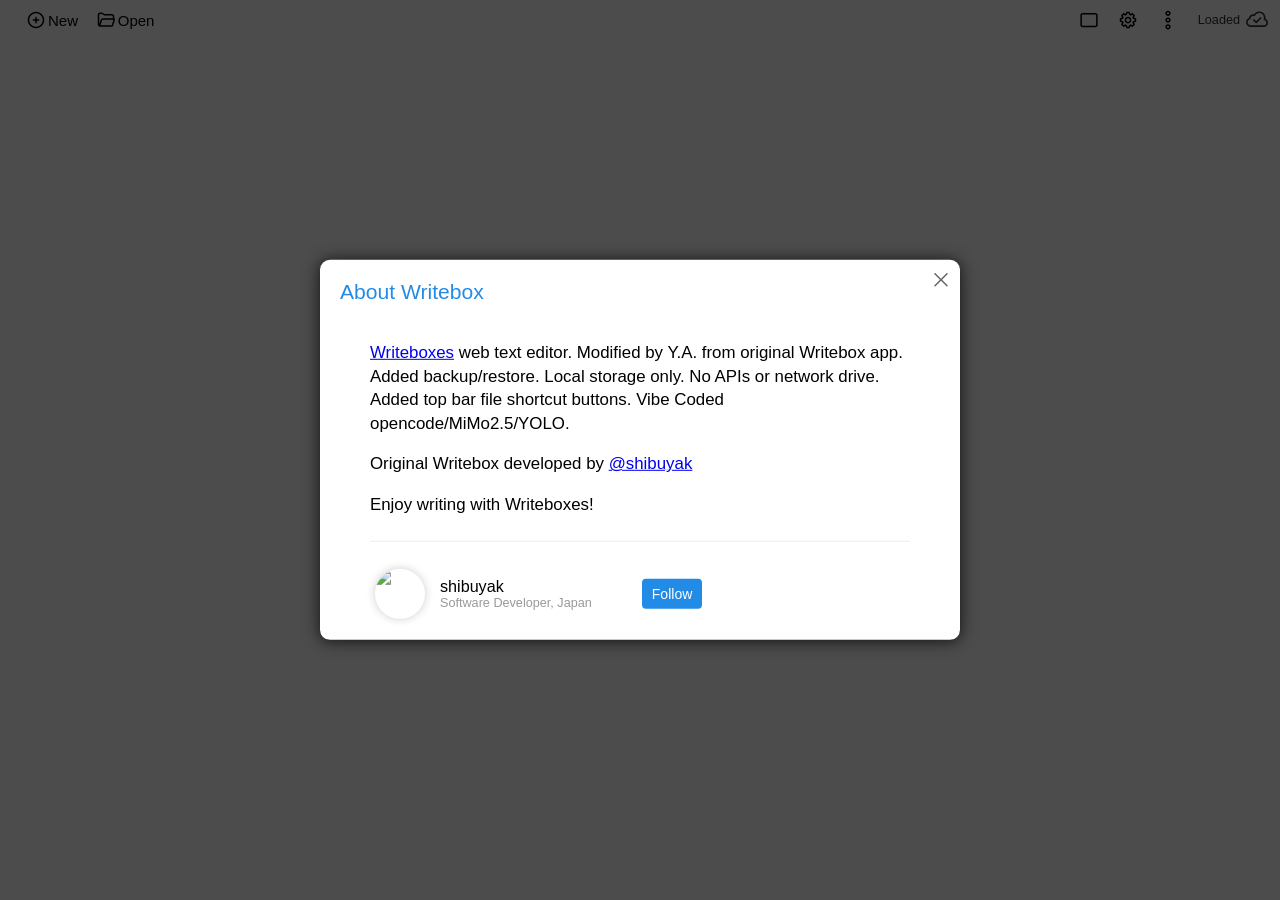
==== index.html @ 4d63c2a3 "deployed version" ====
<!doctype html>
<html>
  <head>
    <meta http-equiv="Content-Type" content="text/html; charset=utf-8">
    <title>Writeboxes</title>
    <meta name="viewport" content="width=device-width, initial-scale=1.0">
    <meta name="description" content="A simple and distraction-free text editor">
    <link rel="shortcut icon" href="/icon/favicon.ico" type="image/x-icon" />
    <link rel="manifest" href="/manifest.json" />
    <link rel="stylesheet" crossorigin href="/style.css">
  </head>
  <body style="background: #fff; margin: 0;">
    <div id="app-container" style="height: 100%; background: #fff;"/>
    <script type="module" crossorigin src="/index.js"></script>
    <script>
function updateFileButtons() {
  if (!window.__getFileList) return
  window.__getFileList(function(files) {
    var curInfo = window.WriteboxFileStatus && window.WriteboxFileStatus.get()
    if (curInfo && curInfo.file && curInfo.file.id && curInfo.file.name) {
      var exists = files.some(function(f) { return f.fileId === curInfo.file.id })
      if (!exists) {
        files.unshift({index: -1, fileId: curInfo.file.id, name: curInfo.file.name})
      }
    }
    var container = document.getElementById('file-buttons')
    if (!container) {
      container = document.createElement('div')
      container.id = 'file-buttons'
      container.style.cssText = 'display:inline-flex;gap:4px;margin-right:8px'
    }
    container.innerHTML = ''
    files.forEach(function(f) {
      var btn = document.createElement('button')
      btn.textContent = f.name
      btn.title = f.name
      var isCurrent = f.index === -1
      btn.style.cssText = 'padding:2px 8px;cursor:pointer;background:none;border:1px solid currentColor;border-radius:4px;font-size:12px;white-space:nowrap;overflow:hidden;text-overflow:ellipsis;max-width:120px' + (isCurrent ? ';font-weight:bold' : '')
      btn.addEventListener('click', function(fileId, isCur) {
        return function() {
          if (isCur) return
          window.__getFileList(function(currentFiles) {
            for (var i = 0; i < currentFiles.length; i++) {
              if (currentFiles[i].fileId === fileId) {
                window.__openFile(currentFiles[i].index)
                break
              }
            }
          })
        }
      }(f.fileId, isCurrent))
      container.appendChild(btn)
    })
    var menuBtns = document.getElementById('menu-buttons')
    if (menuBtns) {
      var existing = document.getElementById('file-buttons')
      if (!existing) menuBtns.insertBefore(container, menuBtns.firstChild)
    }
  })
}
window.__refreshFileButtons = updateFileButtons
document.addEventListener('DOMContentLoaded', function() {
  setTimeout(updateFileButtons, 500)
  if ('serviceWorker' in navigator) {
    navigator.serviceWorker.register('/sw.js')
  }
})
    </script>
  </body>
</html>
---- style.css ----
html{font-size:16px}html,body,h1,h2,h3,h4,h5,div,span,p,img,ul,ol,li,textarea,button,input{font-family:Verdana,Arial,Meiryo,sans-serif;font-size:.9375rem;border:0;-webkit-box-sizing:border-box;-moz-box-sizing:border-box;-ms-box-sizing:border-box;box-sizing:border-box}html,body{padding:0;margin:0;height:100%;overflow-y:hidden;overflow-x:hidden}textarea,input{padding:0;margin:0;resize:none;outline:none}@media (max-width: 767px){html{font-size:16px}svg[width="24px"]{width:30px!important;height:30px!important}button,input,select{font-size:1rem!important}}.ProseMirror{position:relative}.ProseMirror{word-wrap:break-word;white-space:pre-wrap;white-space:break-spaces;-webkit-font-variant-ligatures:none;font-variant-ligatures:none;font-feature-settings:"liga" 0}.ProseMirror pre{white-space:pre-wrap}.ProseMirror li{position:relative}.ProseMirror-hideselection *::selection{background:transparent}.ProseMirror-hideselection *::-moz-selection{background:transparent}.ProseMirror-hideselection{caret-color:transparent}.ProseMirror [draggable][contenteditable=false]{-webkit-user-select:text;user-select:text}.ProseMirror-selectednode{outline:2px solid #8cf}li.ProseMirror-selectednode{outline:none}li.ProseMirror-selectednode:after{content:"";position:absolute;left:-32px;right:-2px;top:-2px;bottom:-2px;border:2px solid #8cf;pointer-events:none}img.ProseMirror-separator{display:inline!important;border:none!important;margin:0!important}@media (prefers-color-scheme: dark){.markdown-body,[data-theme=dark]{color-scheme:dark;--color-prettylights-syntax-comment: #8b949e;--color-prettylights-syntax-constant: #79c0ff;--color-prettylights-syntax-entity: #d2a8ff;--color-prettylights-syntax-storage-modifier-import: #c9d1d9;--color-prettylights-syntax-entity-tag: #7ee787;--color-prettylights-syntax-keyword: #ff7b72;--color-prettylights-syntax-string: #a5d6ff;--color-prettylights-syntax-variable: #ffa657;--color-prettylights-syntax-brackethighlighter-unmatched: #f85149;--color-prettylights-syntax-invalid-illegal-text: #f0f6fc;--color-prettylights-syntax-invalid-illegal-bg: #8e1519;--color-prettylights-syntax-carriage-return-text: #f0f6fc;--color-prettylights-syntax-carriage-return-bg: #b62324;--color-prettylights-syntax-string-regexp: #7ee787;--color-prettylights-syntax-markup-list: #f2cc60;--color-prettylights-syntax-markup-heading: #1f6feb;--color-prettylights-syntax-markup-italic: #c9d1d9;--color-prettylights-syntax-markup-bold: #c9d1d9;--color-prettylights-syntax-markup-deleted-text: #ffdcd7;--color-prettylights-syntax-markup-deleted-bg: #67060c;--color-prettylights-syntax-markup-inserted-text: #aff5b4;--color-prettylights-syntax-markup-inserted-bg: #033a16;--color-prettylights-syntax-markup-changed-text: #ffdfb6;--color-prettylights-syntax-markup-changed-bg: #5a1e02;--color-prettylights-syntax-markup-ignored-text: #c9d1d9;--color-prettylights-syntax-markup-ignored-bg: #1158c7;--color-prettylights-syntax-meta-diff-range: #d2a8ff;--color-prettylights-syntax-brackethighlighter-angle: #8b949e;--color-prettylights-syntax-sublimelinter-gutter-mark: #484f58;--color-prettylights-syntax-constant-other-reference-link: #a5d6ff;--color-fg-default: #e6edf3;--color-fg-muted: #848d97;--color-fg-subtle: #6e7681;--color-canvas-default: #0d1117;--color-canvas-subtle: #161b22;--color-border-default: #30363d;--color-border-muted: #21262d;--color-neutral-muted: rgba(110,118,129,.4);--color-accent-fg: #2f81f7;--color-accent-emphasis: #1f6feb;--color-success-fg: #3fb950;--color-success-emphasis: #238636;--color-attention-fg: #d29922;--color-attention-emphasis: #9e6a03;--color-attention-subtle: rgba(187,128,9,.15);--color-danger-fg: #f85149;--color-danger-emphasis: #da3633;--color-done-fg: #a371f7;--color-done-emphasis: #8957e5}}@media (prefers-color-scheme: light){.markdown-body,[data-theme=light]{color-scheme:light;--color-prettylights-syntax-comment: #57606a;--color-prettylights-syntax-constant: #0550ae;--color-prettylights-syntax-entity: #6639ba;--color-prettylights-syntax-storage-modifier-import: #24292f;--color-prettylights-syntax-entity-tag: #116329;--color-prettylights-syntax-keyword: #cf222e;--color-prettylights-syntax-string: #0a3069;--color-prettylights-syntax-variable: #953800;--color-prettylights-syntax-brackethighlighter-unmatched: #82071e;--color-prettylights-syntax-invalid-illegal-text: #f6f8fa;--color-prettylights-syntax-invalid-illegal-bg: #82071e;--color-prettylights-syntax-carriage-return-text: #f6f8fa;--color-prettylights-syntax-carriage-return-bg: #cf222e;--color-prettylights-syntax-string-regexp: #116329;--color-prettylights-syntax-markup-list: #3b2300;--color-prettylights-syntax-markup-heading: #0550ae;--color-prettylights-syntax-markup-italic: #24292f;--color-prettylights-syntax-markup-bold: #24292f;--color-prettylights-syntax-markup-deleted-text: #82071e;--color-prettylights-syntax-markup-deleted-bg: #ffebe9;--color-prettylights-syntax-markup-inserted-text: #116329;--color-prettylights-syntax-markup-inserted-bg: #dafbe1;--color-prettylights-syntax-markup-changed-text: #953800;--color-prettylights-syntax-markup-changed-bg: #ffd8b5;--color-prettylights-syntax-markup-ignored-text: #eaeef2;--color-prettylights-syntax-markup-ignored-bg: #0550ae;--color-prettylights-syntax-meta-diff-range: #8250df;--color-prettylights-syntax-brackethighlighter-angle: #57606a;--color-prettylights-syntax-sublimelinter-gutter-mark: #8c959f;--color-prettylights-syntax-constant-other-reference-link: #0a3069;--color-fg-default: #1F2328;--color-fg-muted: #656d76;--color-fg-subtle: #6e7781;--color-canvas-default: #ffffff;--color-canvas-subtle: #f6f8fa;--color-border-default: #d0d7de;--color-border-muted: hsla(210,18%,87%,1);--color-neutral-muted: rgba(175,184,193,.2);--color-accent-fg: #0969da;--color-accent-emphasis: #0969da;--color-success-fg: #1a7f37;--color-success-emphasis: #1f883d;--color-attention-fg: #9a6700;--color-attention-emphasis: #9a6700;--color-attention-subtle: #fff8c5;--color-danger-fg: #d1242f;--color-danger-emphasis: #cf222e;--color-done-fg: #8250df;--color-done-emphasis: #8250df}}.markdown-body{-ms-text-size-adjust:100%;-webkit-text-size-adjust:100%;margin:0;color:var(--color-fg-default);background-color:var(--color-canvas-default);font-family:-apple-system,BlinkMacSystemFont,Segoe UI,Noto Sans,Helvetica,Arial,sans-serif,"Apple Color Emoji","Segoe UI Emoji";font-size:16px;line-height:1.5;word-wrap:break-word}.markdown-body .octicon{display:inline-block;fill:currentColor;vertical-align:text-bottom}.markdown-body h1:hover .anchor .octicon-link:before,.markdown-body h2:hover .anchor .octicon-link:before,.markdown-body h3:hover .anchor .octicon-link:before,.markdown-body h4:hover .anchor .octicon-link:before,.markdown-body h5:hover .anchor .octicon-link:before,.markdown-body h6:hover .anchor .octicon-link:before{width:16px;height:16px;content:" ";display:inline-block;background-color:currentColor;-webkit-mask-image:url("data:image/svg+xml,<svg xmlns='http://www.w3.org/2000/svg' viewBox='0 0 16 16' version='1.1' aria-hidden='true'><path fill-rule='evenodd' d='M7.775 3.275a.75.75 0 001.06 1.06l1.25-1.25a2 2 0 112.83 2.83l-2.5 2.5a2 2 0 01-2.83 0 .75.75 0 00-1.06 1.06 3.5 3.5 0 004.95 0l2.5-2.5a3.5 3.5 0 00-4.95-4.95l-1.25 1.25zm-4.69 9.64a2 2 0 010-2.83l2.5-2.5a2 2 0 012.83 0 .75.75 0 001.06-1.06 3.5 3.5 0 00-4.95 0l-2.5 2.5a3.5 3.5 0 004.95 4.95l1.25-1.25a.75.75 0 00-1.06-1.06l-1.25 1.25a2 2 0 01-2.83 0z'></path></svg>");mask-image:url("data:image/svg+xml,<svg xmlns='http://www.w3.org/2000/svg' viewBox='0 0 16 16' version='1.1' aria-hidden='true'><path fill-rule='evenodd' d='M7.775 3.275a.75.75 0 001.06 1.06l1.25-1.25a2 2 0 112.83 2.83l-2.5 2.5a2 2 0 01-2.83 0 .75.75 0 00-1.06 1.06 3.5 3.5 0 004.95 0l2.5-2.5a3.5 3.5 0 00-4.95-4.95l-1.25 1.25zm-4.69 9.64a2 2 0 010-2.83l2.5-2.5a2 2 0 012.83 0 .75.75 0 001.06-1.06 3.5 3.5 0 00-4.95 0l-2.5 2.5a3.5 3.5 0 004.95 4.95l1.25-1.25a.75.75 0 00-1.06-1.06l-1.25 1.25a2 2 0 01-2.83 0z'></path></svg>")}.markdown-body details,.markdown-body figcaption,.markdown-body figure{display:block}.markdown-body summary{display:list-item}.markdown-body [hidden]{display:none!important}.markdown-body a{background-color:transparent;color:var(--color-accent-fg);text-decoration:none}.markdown-body abbr[title]{border-bottom:none;-webkit-text-decoration:underline dotted;text-decoration:underline dotted}.markdown-body b,.markdown-body strong{font-weight:var(--base-text-weight-semibold, 600)}.markdown-body dfn{font-style:italic}.markdown-body h1{margin:.67em 0;font-weight:var(--base-text-weight-semibold, 600);padding-bottom:.3em;font-size:2em;border-bottom:1px solid var(--color-border-muted)}.markdown-body mark{background-color:var(--color-attention-subtle);color:var(--color-fg-default)}.markdown-body small{font-size:90%}.markdown-body sub,.markdown-body sup{font-size:75%;line-height:0;position:relative;vertical-align:baseline}.markdown-body sub{bottom:-.25em}.markdown-body sup{top:-.5em}.markdown-body img{border-style:none;max-width:100%;box-sizing:content-box;background-color:var(--color-canvas-default)}.markdown-body code,.markdown-body kbd,.markdown-body pre,.markdown-body samp{font-family:monospace;font-size:1em}.markdown-body figure{margin:1em 40px}.markdown-body hr{box-sizing:content-box;overflow:hidden;background:transparent;border-bottom:1px solid var(--color-border-muted);height:.25em;padding:0;margin:24px 0;background-color:var(--color-border-default);border:0}.markdown-body input{font:inherit;margin:0;overflow:visible;font-family:inherit;font-size:inherit;line-height:inherit}.markdown-body [type=button],.markdown-body [type=reset],.markdown-body [type=submit]{-webkit-appearance:button;-moz-appearance:button;appearance:button}.markdown-body [type=checkbox],.markdown-body [type=radio]{box-sizing:border-box;padding:0}.markdown-body [type=number]::-webkit-inner-spin-button,.markdown-body [type=number]::-webkit-outer-spin-button{height:auto}.markdown-body [type=search]::-webkit-search-cancel-button,.markdown-body [type=search]::-webkit-search-decoration{-webkit-appearance:none;-moz-appearance:none;appearance:none}.markdown-body ::-webkit-input-placeholder{color:inherit;opacity:.54}.markdown-body ::-webkit-file-upload-button{-webkit-appearance:button;-moz-appearance:button;appearance:button;font:inherit}.markdown-body a:hover{text-decoration:underline}.markdown-body ::placeholder{color:var(--color-fg-subtle);opacity:1}.markdown-body hr:before{display:table;content:""}.markdown-body hr:after{display:table;clear:both;content:""}.markdown-body table{border-spacing:0;border-collapse:collapse;display:block;width:max-content;max-width:100%;overflow:auto}.markdown-body td,.markdown-body th{padding:0}.markdown-body details summary{cursor:pointer}.markdown-body details:not([open])>*:not(summary){display:none!important}.markdown-body a:focus,.markdown-body [role=button]:focus,.markdown-body input[type=radio]:focus,.markdown-body input[type=checkbox]:focus{outline:2px solid var(--color-accent-fg);outline-offset:-2px;box-shadow:none}.markdown-body a:focus:not(:focus-visible),.markdown-body [role=button]:focus:not(:focus-visible),.markdown-body input[type=radio]:focus:not(:focus-visible),.markdown-body input[type=checkbox]:focus:not(:focus-visible){outline:solid 1px transparent}.markdown-body a:focus-visible,.markdown-body [role=button]:focus-visible,.markdown-body input[type=radio]:focus-visible,.markdown-body input[type=checkbox]:focus-visible{outline:2px solid var(--color-accent-fg);outline-offset:-2px;box-shadow:none}.markdown-body a:not([class]):focus,.markdown-body a:not([class]):focus-visible,.markdown-body input[type=radio]:focus,.markdown-body input[type=radio]:focus-visible,.markdown-body input[type=checkbox]:focus,.markdown-body input[type=checkbox]:focus-visible{outline-offset:0}.markdown-body kbd{display:inline-block;padding:3px 5px;font:11px ui-monospace,SFMono-Regular,SF Mono,Menlo,Consolas,Liberation Mono,monospace;line-height:10px;color:var(--color-fg-default);vertical-align:middle;background-color:var(--color-canvas-subtle);border:solid 1px var(--color-neutral-muted);border-bottom-color:var(--color-neutral-muted);border-radius:6px;box-shadow:inset 0 -1px 0 var(--color-neutral-muted)}.markdown-body h1,.markdown-body h2,.markdown-body h3,.markdown-body h4,.markdown-body h5,.markdown-body h6{margin-top:24px;margin-bottom:16px;font-weight:var(--base-text-weight-semibold, 600);line-height:1.25}.markdown-body h2{font-weight:var(--base-text-weight-semibold, 600);padding-bottom:.3em;font-size:1.5em;border-bottom:1px solid var(--color-border-muted)}.markdown-body h3{font-weight:var(--base-text-weight-semibold, 600);font-size:1.25em}.markdown-body h4{font-weight:var(--base-text-weight-semibold, 600);font-size:1em}.markdown-body h5{font-weight:var(--base-text-weight-semibold, 600);font-size:.875em}.markdown-body h6{font-weight:var(--base-text-weight-semibold, 600);font-size:.85em;color:var(--color-fg-muted)}.markdown-body p{margin-top:0;margin-bottom:10px}.markdown-body blockquote{margin:0;padding:0 1em;color:var(--color-fg-muted);border-left:.25em solid var(--color-border-default)}.markdown-body ul,.markdown-body ol{margin-top:0;margin-bottom:0;padding-left:2em}.markdown-body ol ol,.markdown-body ul ol{list-style-type:lower-roman}.markdown-body ul ul ol,.markdown-body ul ol ol,.markdown-body ol ul ol,.markdown-body ol ol ol{list-style-type:lower-alpha}.markdown-body dd{margin-left:0}.markdown-body tt,.markdown-body code,.markdown-body samp{font-family:ui-monospace,SFMono-Regular,SF Mono,Menlo,Consolas,Liberation Mono,monospace;font-size:12px}.markdown-body pre{margin-top:0;margin-bottom:0;font-family:ui-monospace,SFMono-Regular,SF Mono,Menlo,Consolas,Liberation Mono,monospace;font-size:12px;word-wrap:normal}.markdown-body .octicon{display:inline-block;overflow:visible!important;vertical-align:text-bottom;fill:currentColor}.markdown-body input::-webkit-outer-spin-button,.markdown-body input::-webkit-inner-spin-button{margin:0;-webkit-appearance:none;-moz-appearance:none;appearance:none}.markdown-body .mr-2{margin-right:var(--base-size-8, 8px)!important}.markdown-body:before{display:table;content:""}.markdown-body:after{display:table;clear:both;content:""}.markdown-body>*:first-child{margin-top:0!important}.markdown-body>*:last-child{margin-bottom:0!important}.markdown-body a:not([href]){color:inherit;text-decoration:none}.markdown-body .absent{color:var(--color-danger-fg)}.markdown-body .anchor{float:left;padding-right:4px;margin-left:-20px;line-height:1}.markdown-body .anchor:focus{outline:none}.markdown-body p,.markdown-body blockquote,.markdown-body ul,.markdown-body ol,.markdown-body dl,.markdown-body table,.markdown-body pre,.markdown-body details{margin-top:0;margin-bottom:16px}.markdown-body blockquote>:first-child{margin-top:0}.markdown-body blockquote>:last-child{margin-bottom:0}.markdown-body h1 .octicon-link,.markdown-body h2 .octicon-link,.markdown-body h3 .octicon-link,.markdown-body h4 .octicon-link,.markdown-body h5 .octicon-link,.markdown-body h6 .octicon-link{color:var(--color-fg-default);vertical-align:middle;visibility:hidden}.markdown-body h1:hover .anchor,.markdown-body h2:hover .anchor,.markdown-body h3:hover .anchor,.markdown-body h4:hover .anchor,.markdown-body h5:hover .anchor,.markdown-body h6:hover .anchor{text-decoration:none}.markdown-body h1:hover .anchor .octicon-link,.markdown-body h2:hover .anchor .octicon-link,.markdown-body h3:hover .anchor .octicon-link,.markdown-body h4:hover .anchor .octicon-link,.markdown-body h5:hover .anchor .octicon-link,.markdown-body h6:hover .anchor .octicon-link{visibility:visible}.markdown-body h1 tt,.markdown-body h1 code,.markdown-body h2 tt,.markdown-body h2 code,.markdown-body h3 tt,.markdown-body h3 code,.markdown-body h4 tt,.markdown-body h4 code,.markdown-body h5 tt,.markdown-body h5 code,.markdown-body h6 tt,.markdown-body h6 code{padding:0 .2em;font-size:inherit}.markdown-body summary h1,.markdown-body summary h2,.markdown-body summary h3,.markdown-body summary h4,.markdown-body summary h5,.markdown-body summary h6{display:inline-block}.markdown-body summary h1 .anchor,.markdown-body summary h2 .anchor,.markdown-body summary h3 .anchor,.markdown-body summary h4 .anchor,.markdown-body summary h5 .anchor,.markdown-body summary h6 .anchor{margin-left:-40px}.markdown-body summary h1,.markdown-body summary h2{padding-bottom:0;border-bottom:0}.markdown-body ul.no-list,.markdown-body ol.no-list{padding:0;list-style-type:none}.markdown-body ol[type="a s"]{list-style-type:lower-alpha}.markdown-body ol[type="A s"]{list-style-type:upper-alpha}.markdown-body ol[type="i s"]{list-style-type:lower-roman}.markdown-body ol[type="I s"]{list-style-type:upper-roman}.markdown-body ol[type="1"]{list-style-type:decimal}.markdown-body div>ol:not([type]){list-style-type:decimal}.markdown-body ul ul,.markdown-body ul ol,.markdown-body ol ol,.markdown-body ol ul{margin-top:0;margin-bottom:0}.markdown-body li>p{margin-top:16px}.markdown-body li+li{margin-top:.25em}.markdown-body dl{padding:0}.markdown-body dl dt{padding:0;margin-top:16px;font-size:1em;font-style:italic;font-weight:var(--base-text-weight-semibold, 600)}.markdown-body dl dd{padding:0 16px;margin-bottom:16px}.markdown-body table th{font-weight:var(--base-text-weight-semibold, 600)}.markdown-body table th,.markdown-body table td{padding:6px 13px;border:1px solid var(--color-border-default)}.markdown-body table td>:last-child{margin-bottom:0}.markdown-body table tr{background-color:var(--color-canvas-default);border-top:1px solid var(--color-border-muted)}.markdown-body table tr:nth-child(2n){background-color:var(--color-canvas-subtle)}.markdown-body table img{background-color:transparent}.markdown-body img[align=right]{padding-left:20px}.markdown-body img[align=left]{padding-right:20px}.markdown-body .emoji{max-width:none;vertical-align:text-top;background-color:transparent}.markdown-body span.frame{display:block;overflow:hidden}.markdown-body span.frame>span{display:block;float:left;width:auto;padding:7px;margin:13px 0 0;overflow:hidden;border:1px solid var(--color-border-default)}.markdown-body span.frame span img{display:block;float:left}.markdown-body span.frame span span{display:block;padding:5px 0 0;clear:both;color:var(--color-fg-default)}.markdown-body span.align-center{display:block;overflow:hidden;clear:both}.markdown-body span.align-center>span{display:block;margin:13px auto 0;overflow:hidden;text-align:center}.markdown-body span.align-center span img{margin:0 auto;text-align:center}.markdown-body span.align-right{display:block;overflow:hidden;clear:both}.markdown-body span.align-right>span{display:block;margin:13px 0 0;overflow:hidden;text-align:right}.markdown-body span.align-right span img{margin:0;text-align:right}.markdown-body span.float-left{display:block;float:left;margin-right:13px;overflow:hidden}.markdown-body span.float-left span{margin:13px 0 0}.markdown-body span.float-right{display:block;float:right;margin-left:13px;overflow:hidden}.markdown-body span.float-right>span{display:block;margin:13px auto 0;overflow:hidden;text-align:right}.markdown-body code,.markdown-body tt{padding:.2em .4em;margin:0;font-size:85%;white-space:break-spaces;background-color:var(--color-neutral-muted);border-radius:6px}.markdown-body code br,.markdown-body tt br{display:none}.markdown-body del code{text-decoration:inherit}.markdown-body samp{font-size:85%}.markdown-body pre code{font-size:100%}.markdown-body pre>code{padding:0;margin:0;word-break:normal;white-space:pre;background:transparent;border:0}.markdown-body .highlight{margin-bottom:16px}.markdown-body .highlight pre{margin-bottom:0;word-break:normal}.markdown-body .highlight pre,.markdown-body pre{padding:16px;overflow:auto;font-size:85%;line-height:1.45;color:var(--color-fg-default);background-color:var(--color-canvas-subtle);border-radius:6px}.markdown-body pre code,.markdown-body pre tt{display:inline;max-width:auto;padding:0;margin:0;overflow:visible;line-height:inherit;word-wrap:normal;background-color:transparent;border:0}.markdown-body .csv-data td,.markdown-body .csv-data th{padding:5px;overflow:hidden;font-size:12px;line-height:1;text-align:left;white-space:nowrap}.markdown-body .csv-data .blob-num{padding:10px 8px 9px;text-align:right;background:var(--color-canvas-default);border:0}.markdown-body .csv-data tr{border-top:0}.markdown-body .csv-data th{font-weight:var(--base-text-weight-semibold, 600);background:var(--color-canvas-subtle);border-top:0}.markdown-body [data-footnote-ref]:before{content:"["}.markdown-body [data-footnote-ref]:after{content:"]"}.markdown-body .footnotes{font-size:12px;color:var(--color-fg-muted);border-top:1px solid var(--color-border-default)}.markdown-body .footnotes ol{padding-left:16px}.markdown-body .footnotes ol ul{display:inline-block;padding-left:16px;margin-top:16px}.markdown-body .footnotes li{position:relative}.markdown-body .footnotes li:target:before{position:absolute;top:-8px;right:-8px;bottom:-8px;left:-24px;pointer-events:none;content:"";border:2px solid var(--color-accent-emphasis);border-radius:6px}.markdown-body .footnotes li:target{color:var(--color-fg-default)}.markdown-body .footnotes .data-footnote-backref g-emoji{font-family:monospace}.markdown-body .pl-c{color:var(--color-prettylights-syntax-comment)}.markdown-body .pl-c1,.markdown-body .pl-s .pl-v{color:var(--color-prettylights-syntax-constant)}.markdown-body .pl-e,.markdown-body .pl-en{color:var(--color-prettylights-syntax-entity)}.markdown-body .pl-smi,.markdown-body .pl-s .pl-s1{color:var(--color-prettylights-syntax-storage-modifier-import)}.markdown-body .pl-ent{color:var(--color-prettylights-syntax-entity-tag)}.markdown-body .pl-k{color:var(--color-prettylights-syntax-keyword)}.markdown-body .pl-s,.markdown-body .pl-pds,.markdown-body .pl-s .pl-pse .pl-s1,.markdown-body .pl-sr,.markdown-body .pl-sr .pl-cce,.markdown-body .pl-sr .pl-sre,.markdown-body .pl-sr .pl-sra{color:var(--color-prettylights-syntax-string)}.markdown-body .pl-v,.markdown-body .pl-smw{color:var(--color-prettylights-syntax-variable)}.markdown-body .pl-bu{color:var(--color-prettylights-syntax-brackethighlighter-unmatched)}.markdown-body .pl-ii{color:var(--color-prettylights-syntax-invalid-illegal-text);background-color:var(--color-prettylights-syntax-invalid-illegal-bg)}.markdown-body .pl-c2{color:var(--color-prettylights-syntax-carriage-return-text);background-color:var(--color-prettylights-syntax-carriage-return-bg)}.markdown-body .pl-sr .pl-cce{font-weight:700;color:var(--color-prettylights-syntax-string-regexp)}.markdown-body .pl-ml{color:var(--color-prettylights-syntax-markup-list)}.markdown-body .pl-mh,.markdown-body .pl-mh .pl-en,.markdown-body .pl-ms{font-weight:700;color:var(--color-prettylights-syntax-markup-heading)}.markdown-body .pl-mi{font-style:italic;color:var(--color-prettylights-syntax-markup-italic)}.markdown-body .pl-mb{font-weight:700;color:var(--color-prettylights-syntax-markup-bold)}.markdown-body .pl-md{color:var(--color-prettylights-syntax-markup-deleted-text);background-color:var(--color-prettylights-syntax-markup-deleted-bg)}.markdown-body .pl-mi1{color:var(--color-prettylights-syntax-markup-inserted-text);background-color:var(--color-prettylights-syntax-markup-inserted-bg)}.markdown-body .pl-mc{color:var(--color-prettylights-syntax-markup-changed-text);background-color:var(--color-prettylights-syntax-markup-changed-bg)}.markdown-body .pl-mi2{color:var(--color-prettylights-syntax-markup-ignored-text);background-color:var(--color-prettylights-syntax-markup-ignored-bg)}.markdown-body .pl-mdr{font-weight:700;color:var(--color-prettylights-syntax-meta-diff-range)}.markdown-body .pl-ba{color:var(--color-prettylights-syntax-brackethighlighter-angle)}.markdown-body .pl-sg{color:var(--color-prettylights-syntax-sublimelinter-gutter-mark)}.markdown-body .pl-corl{text-decoration:underline;color:var(--color-prettylights-syntax-constant-other-reference-link)}.markdown-body g-emoji{display:inline-block;min-width:1ch;font-family:"Apple Color Emoji","Segoe UI Emoji",Segoe UI Symbol;font-size:1em;font-style:normal!important;font-weight:var(--base-text-weight-normal, 400);line-height:1;vertical-align:-.075em}.markdown-body g-emoji img{width:1em;height:1em}.markdown-body .task-list-item{list-style-type:none}.markdown-body .task-list-item label{font-weight:var(--base-text-weight-normal, 400)}.markdown-body .task-list-item.enabled label{cursor:pointer}.markdown-body .task-list-item+.task-list-item{margin-top:4px}.markdown-body .task-list-item .handle{display:none}.markdown-body .task-list-item-checkbox{margin:0 .2em .25em -1.4em;vertical-align:middle}.markdown-body .contains-task-list:dir(rtl) .task-list-item-checkbox{margin:0 -1.6em .25em .2em}.markdown-body .contains-task-list{position:relative}.markdown-body .contains-task-list:hover .task-list-item-convert-container,.markdown-body .contains-task-list:focus-within .task-list-item-convert-container{display:block;width:auto;height:24px;overflow:visible;clip:auto}.markdown-body ::-webkit-calendar-picker-indicator{filter:invert(50%)}.markdown-body alert{padding:var(--base-size-8) var(--base-size-16);margin-bottom:16px;color:inherit;border-left:.25em solid var(--color-border-default)}.markdown-body alert>:first-child{margin-top:0}.markdown-body alert>:last-child{margin-bottom:0}.markdown-body alert alert-title{display:flex;font-weight:var(--base-text-weight-medium, 500);align-items:center;line-height:1}.markdown-body alertalert-note{border-left-color:var(--color-accent-emphasis)}.markdown-body alertalert-note alert-title{color:var(--color-accent-fg)}.markdown-body alertalert-important{border-left-color:var(--color-done-emphasis)}.markdown-body alertalert-important alert-title{color:var(--color-done-fg)}.markdown-body alertalert-warning{border-left-color:var(--color-attention-emphasis)}.markdown-body alertalert-warning alert-title{color:var(--color-attention-fg)}.markdown-body alertalert-tip{border-left-color:var(--color-success-emphasis)}.markdown-body alertalert-tip alert-title{color:var(--color-success-fg)}.markdown-body alertalert-caution{border-left-color:var(--color-danger-emphasis)}.markdown-body alertalert-caution alert-title{color:var(--color-danger-fg)}@font-face{font-family:Noto Sans;font-style:normal;font-weight:300;font-display:swap;src:url(/assets/NotoSans-Light-nR70eVmJ.ttf) format("truetype")}
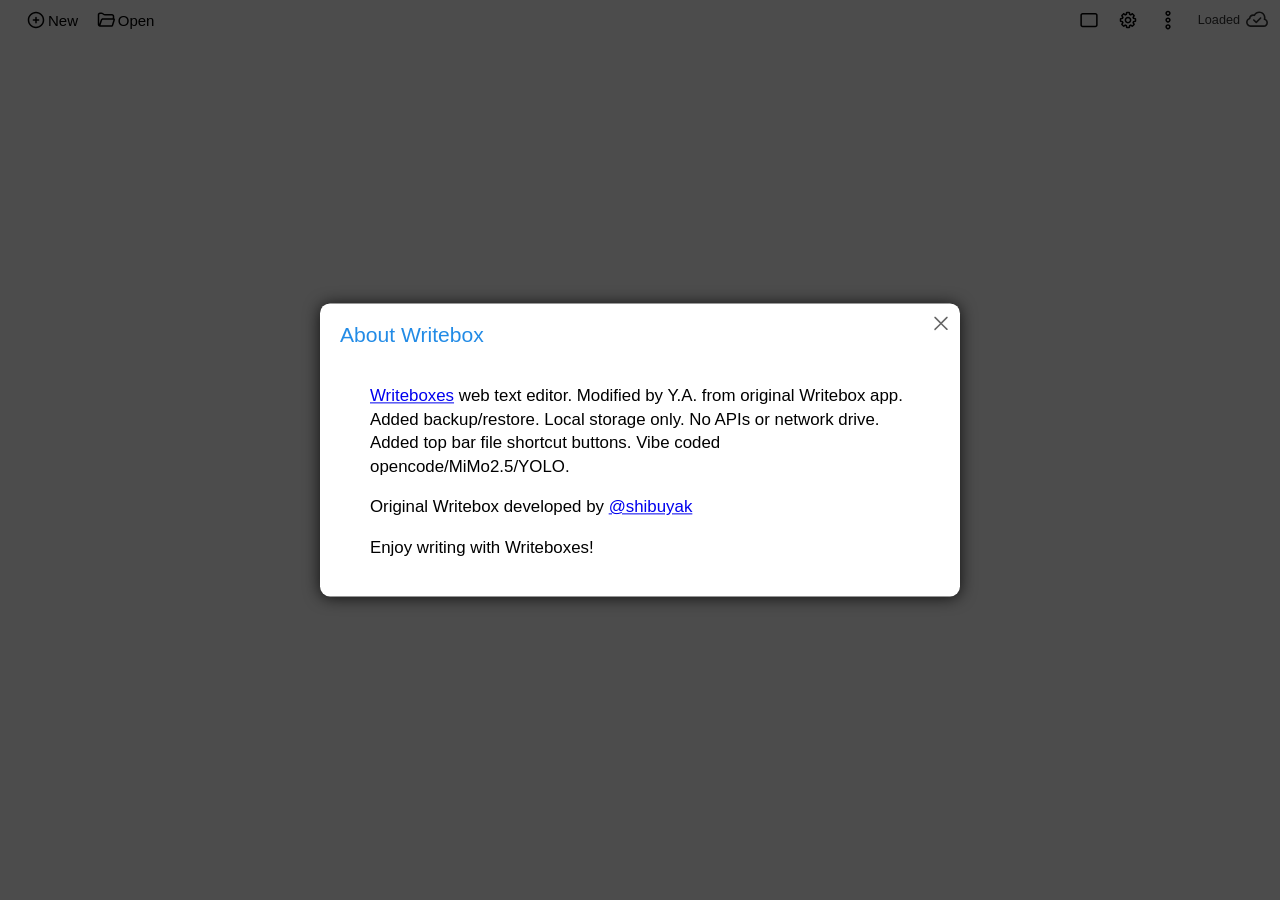
==== commit aab9eb0b: "file paths, splash screen" ====
--- a/index.html
+++ b/index.html
@@ -5,22 +5,24 @@
     <title>Writeboxes</title>
     <meta name="viewport" content="width=device-width, initial-scale=1.0">
     <meta name="description" content="A simple and distraction-free text editor">
-    <link rel="shortcut icon" href="/icon/favicon.ico" type="image/x-icon" />
-    <link rel="manifest" href="/manifest.json" />
-    <link rel="stylesheet" crossorigin href="/style.css">
+    <link rel="shortcut icon" href="icon/favicon.ico" type="image/x-icon" />
+    <link rel="manifest" href="manifest.json" />
+    <link rel="stylesheet" crossorigin href="style.css">
   </head>
   <body style="background: #fff; margin: 0;">
     <div id="app-container" style="height: 100%; background: #fff;"/>
-    <script type="module" crossorigin src="/index.js"></script>
+    <script type="module" crossorigin src="index.js"></script>
     <script>
 function updateFileButtons() {
   if (!window.__getFileList) return
   window.__getFileList(function(files) {
     var curInfo = window.WriteboxFileStatus && window.WriteboxFileStatus.get()
-    if (curInfo && curInfo.file && curInfo.file.id && curInfo.file.name) {
+    if (curInfo && curInfo.file && curInfo.file.id) {
       var exists = files.some(function(f) { return f.fileId === curInfo.file.id })
       if (!exists) {
-        files.unshift({index: -1, fileId: curInfo.file.id, name: curInfo.file.name})
+        var curContent = localStorage.getItem('contents') || ''
+        var curName = curInfo.file.name || curContent.replace(/^\s+/, '').substr(0, 30) || '<No Contents>'
+        files.unshift({index: -1, fileId: curInfo.file.id, name: curName})
       }
     }
     var container = document.getElementById('file-buttons')
@@ -62,7 +64,7 @@
 document.addEventListener('DOMContentLoaded', function() {
   setTimeout(updateFileButtons, 500)
   if ('serviceWorker' in navigator) {
-    navigator.serviceWorker.register('/sw.js')
+    navigator.serviceWorker.register('sw.js')
   }
 })
     </script>
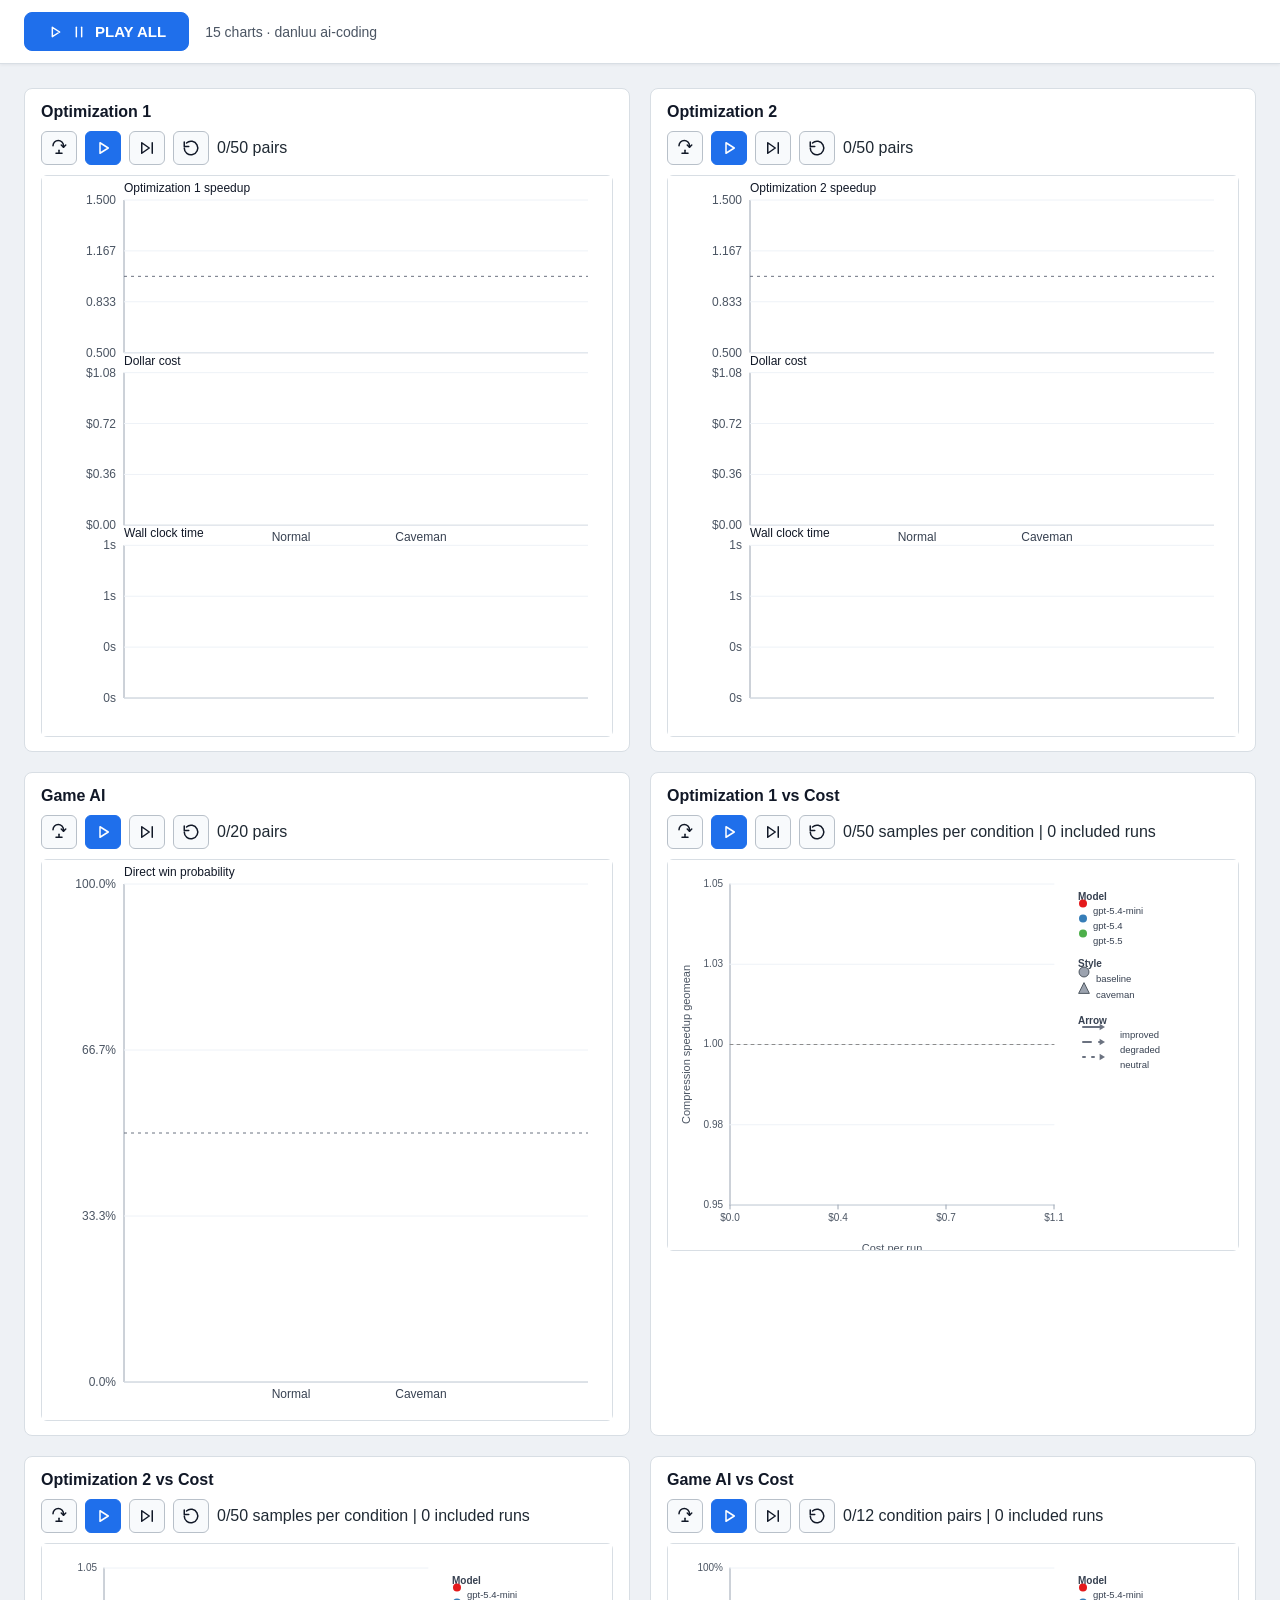
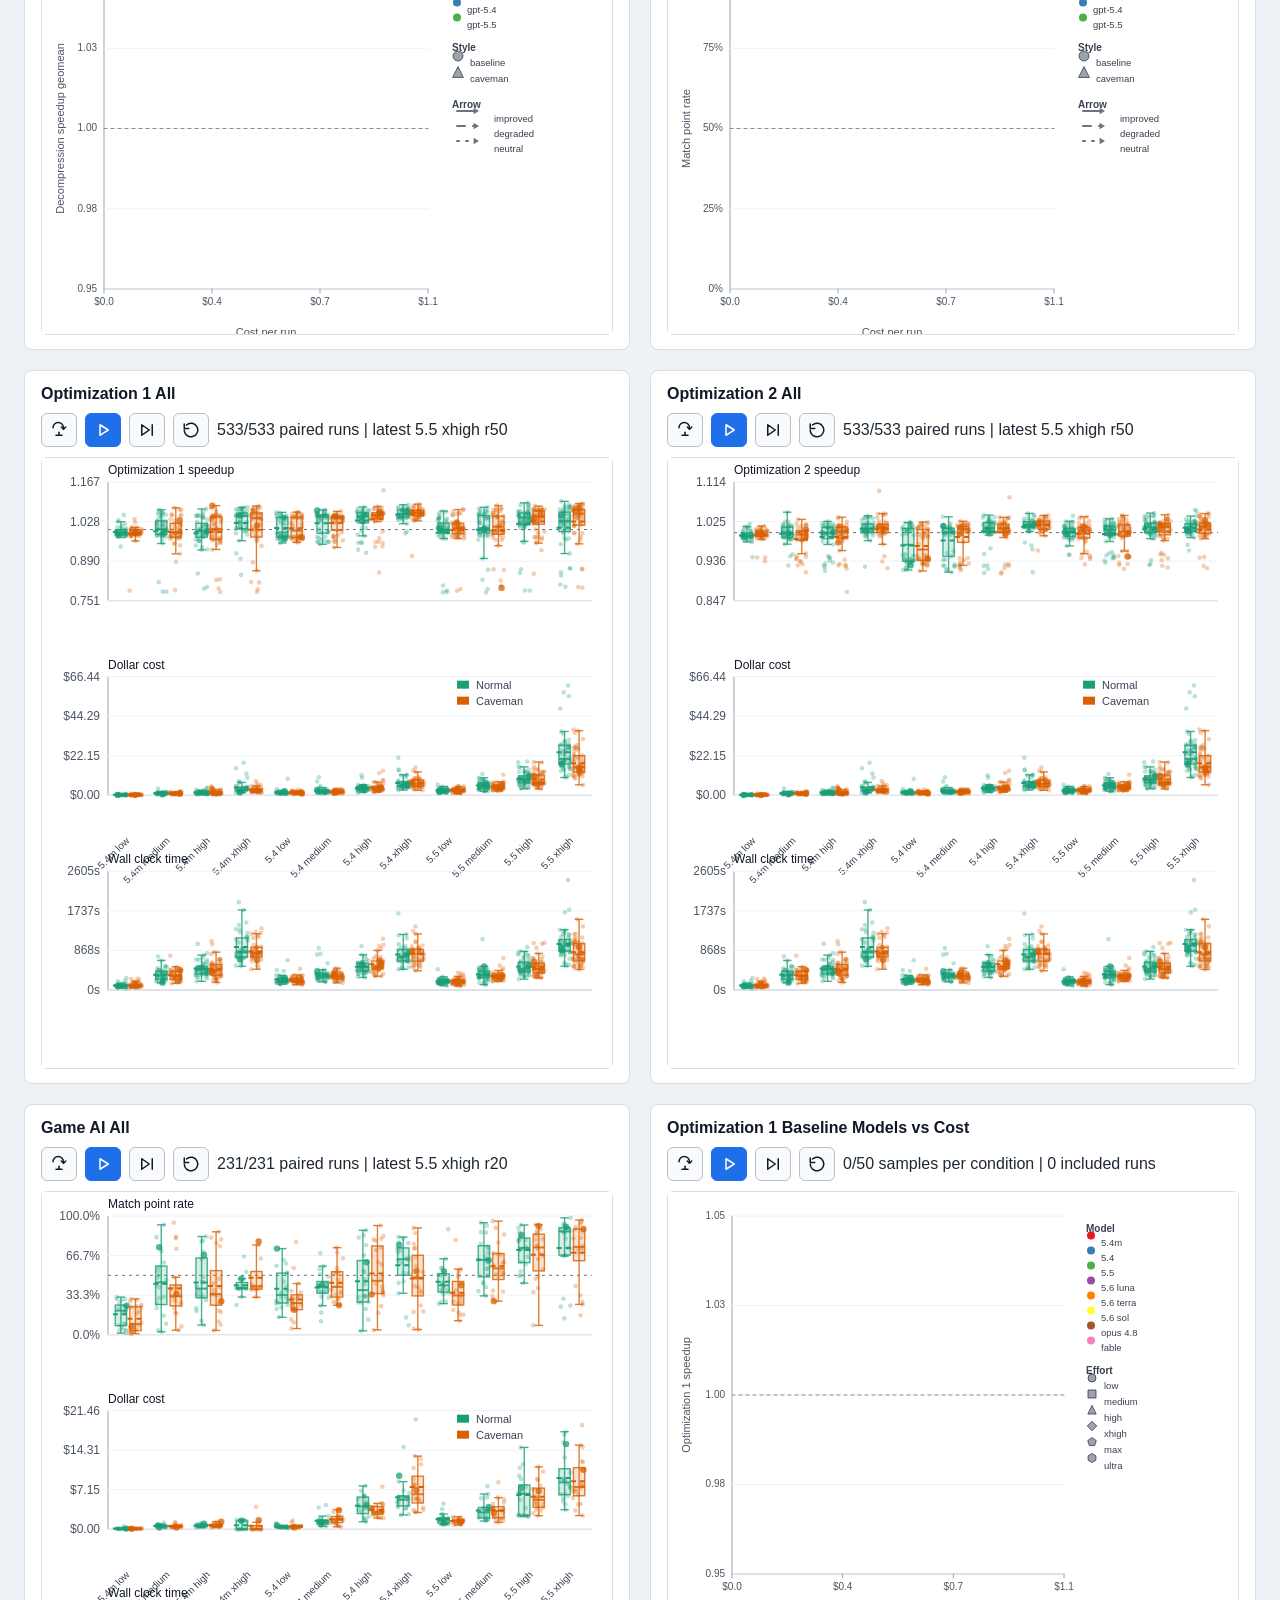
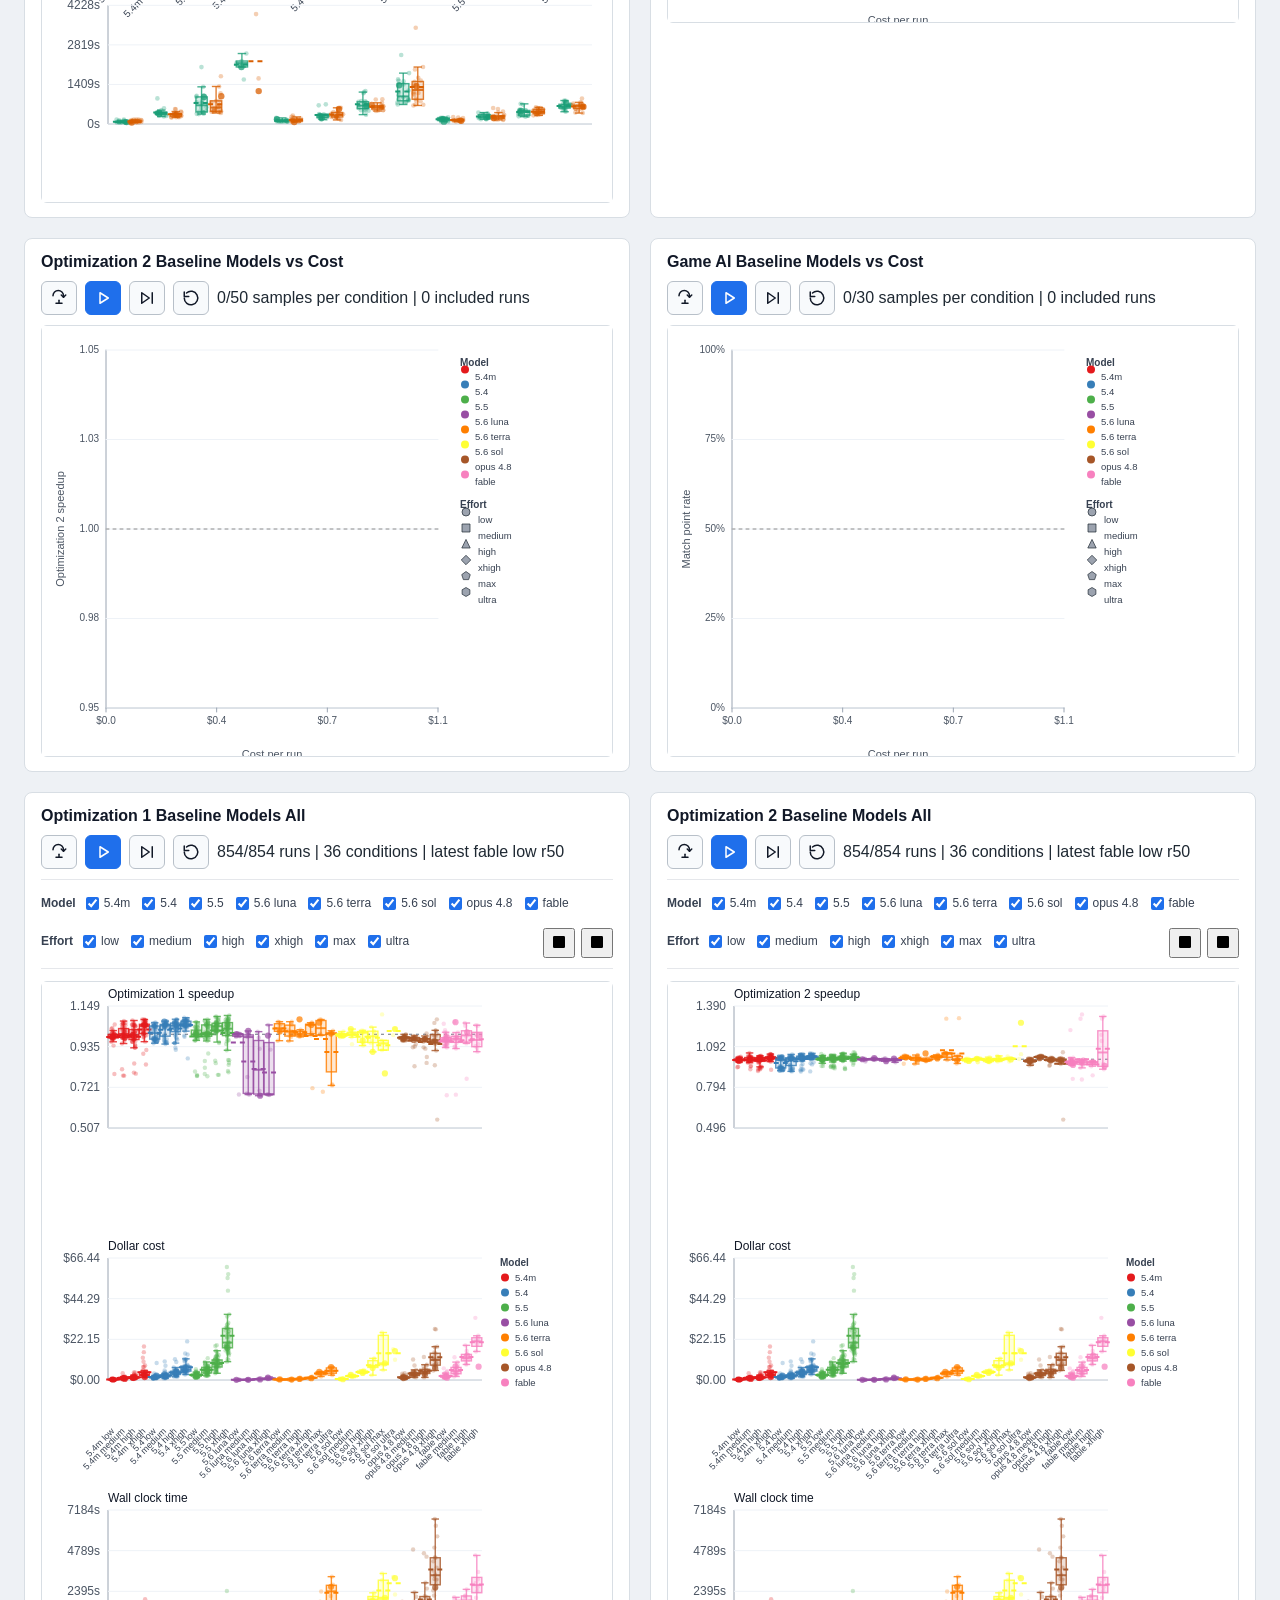
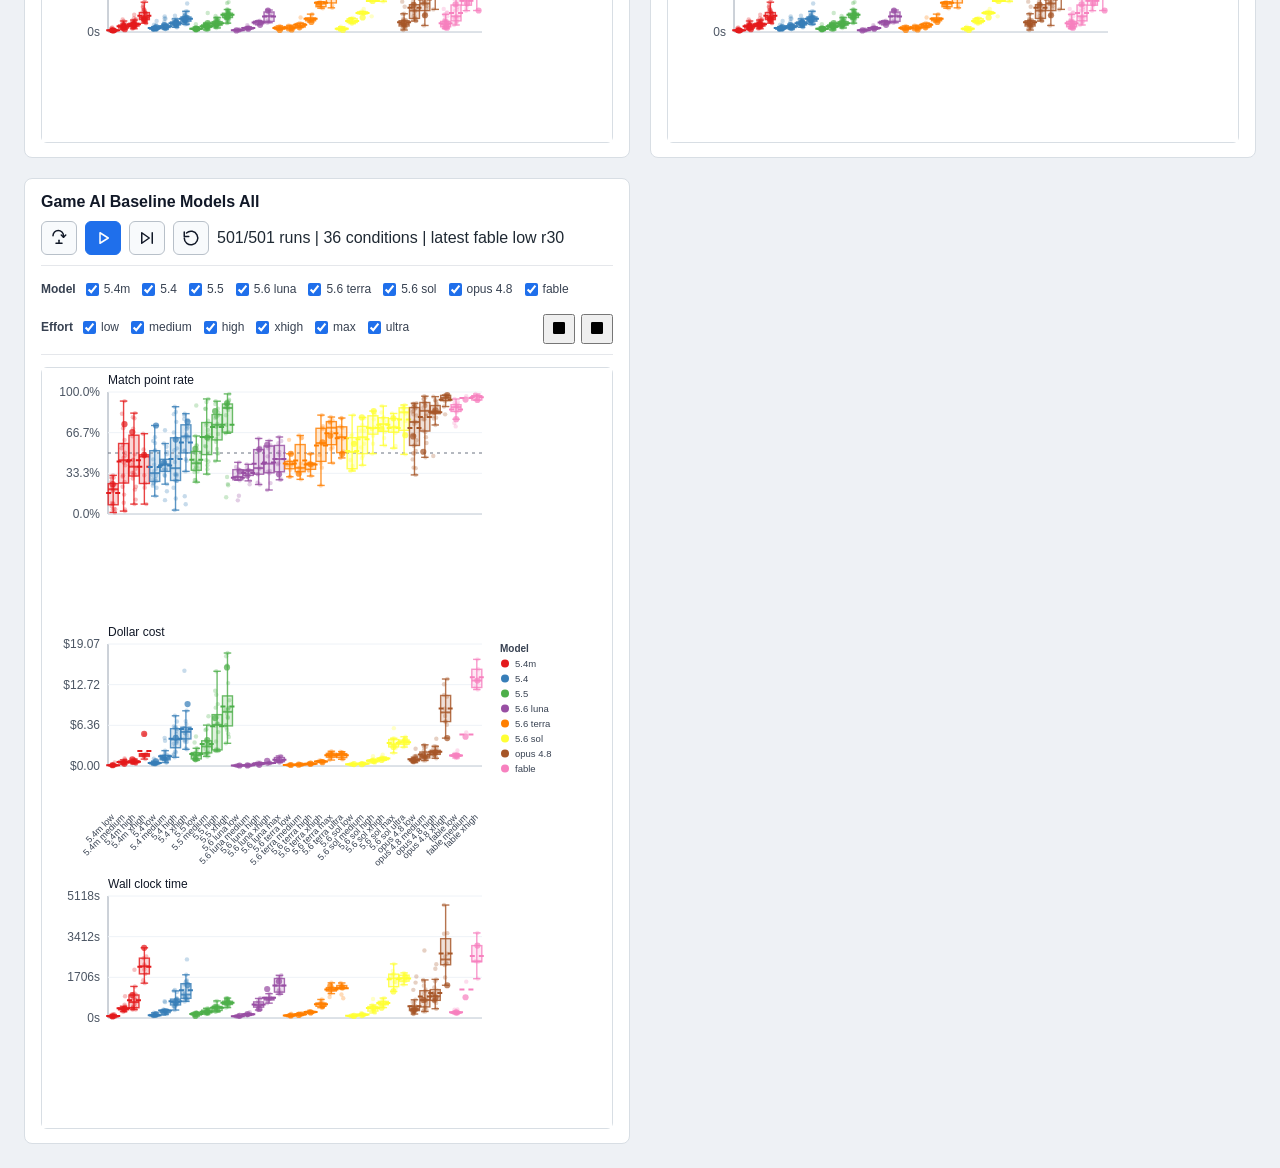
==== commit 55a23035: "base charts for agent test" ====
--- a/index.html
+++ b/index.html
@@ -1,72 +1,1096 @@
-<!doctype html>
-<html>
-  <head>
-    <meta http-equiv="Content-Type" content="text/html; charset=utf-8">
-    <title>Writeboxes</title>
-    <meta name="viewport" content="width=device-width, initial-scale=1.0">
-    <meta name="description" content="A simple and distraction-free text editor">
-    <link rel="shortcut icon" href="icon/favicon.ico" type="image/x-icon" />
-    <link rel="manifest" href="manifest.json" />
-    <link rel="stylesheet" crossorigin href="style.css">
-  </head>
-  <body style="background: #fff; margin: 0;">
-    <div id="app-container" style="height: 100%; background: #fff;"/>
-    <script type="module" crossorigin src="index.js"></script>
-    <script>
-function updateFileButtons() {
-  if (!window.__getFileList) return
-  window.__getFileList(function(files) {
-    var curInfo = window.WriteboxFileStatus && window.WriteboxFileStatus.get()
-    if (curInfo && curInfo.file && curInfo.file.id) {
-      var exists = files.some(function(f) { return f.fileId === curInfo.file.id })
-      if (!exists) {
-        var curContent = localStorage.getItem('contents') || ''
-        var curName = curInfo.file.name || curContent.replace(/^\s+/, '').substr(0, 30) || '<No Contents>'
-        files.unshift({index: -1, fileId: curInfo.file.id, name: curName})
-      }
-    }
-    var container = document.getElementById('file-buttons')
-    if (!container) {
-      container = document.createElement('div')
-      container.id = 'file-buttons'
-      container.style.cssText = 'display:inline-flex;gap:4px;margin-right:8px'
-    }
-    container.innerHTML = ''
-    files.forEach(function(f) {
-      var btn = document.createElement('button')
-      btn.textContent = f.name
-      btn.title = f.name
-      var isCurrent = f.index === -1
-      btn.style.cssText = 'padding:2px 8px;cursor:pointer;background:none;border:1px solid currentColor;border-radius:4px;font-size:12px;white-space:nowrap;overflow:hidden;text-overflow:ellipsis;max-width:120px' + (isCurrent ? ';font-weight:bold' : '')
-      btn.addEventListener('click', function(fileId, isCur) {
-        return function() {
-          if (isCur) return
-          window.__getFileList(function(currentFiles) {
-            for (var i = 0; i < currentFiles.length; i++) {
-              if (currentFiles[i].fileId === fileId) {
-                window.__openFile(currentFiles[i].index)
-                break
-              }
-            }
-          })
-        }
-      }(f.fileId, isCurrent))
-      container.appendChild(btn)
-    })
-    var menuBtns = document.getElementById('menu-buttons')
-    if (menuBtns) {
-      var existing = document.getElementById('file-buttons')
-      if (!existing) menuBtns.insertBefore(container, menuBtns.firstChild)
-    }
-  })
-}
-window.__refreshFileButtons = updateFileButtons
-document.addEventListener('DOMContentLoaded', function() {
-  setTimeout(updateFileButtons, 500)
-  if ('serviceWorker' in navigator) {
-    navigator.serviceWorker.register('sw.js')
-  }
-})
-    </script>
-  </body>
+<!DOCTYPE html>
+<html lang="en">
+<head>
+<meta charset="utf-8">
+<meta name="viewport" content="width=device-width, initial-scale=1.0">
+<title>AI Coding Charts</title>
+<style>
+*{box-sizing:border-box;}
+body{margin:0;font-family:-apple-system,BlinkMacSystemFont,'Segoe UI',Roboto,Helvetica,Arial,sans-serif;color:#1f2933;background:#eef1f5;}
+.topbar{position:sticky;top:0;z-index:10;display:flex;align-items:center;gap:16px;background:#ffffff;border-bottom:1px solid #d8dee4;padding:12px 24px;box-shadow:0 1px 3px rgba(16,24,40,.06);}
+.btn-play{border:1px solid #1f6feb;background:#1f6feb;color:white;border-radius:8px;padding:10px 22px;font-size:15px;font-weight:600;cursor:pointer;display:inline-flex;align-items:center;gap:8px;}
+.btn-play:hover{background:#155bd0;}
+.btn-play.is-playing{background:#111827;border-color:#111827;}
+.btn-play svg{width:16px;height:16px;stroke:currentColor;fill:none;stroke-width:2.2;stroke-linecap:round;stroke-linejoin:round;}
+.btn-play.is-playing .icon-play{display:none;}
+.btn-play.is-playing .icon-pause{display:inline;}
+.count{color:#4b5563;font-size:14px;}
+.grid{display:grid;grid-template-columns:repeat(auto-fit,minmax(560px,1fr));gap:20px;padding:24px;max-width:2200px;margin:0 auto;}
+@media (min-width:1200px){.grid{grid-template-columns:repeat(2,1fr);}}
+.card{background:#fff;border:1px solid #d8dee4;border-radius:8px;padding:14px 16px;}
+.card h2{font-size:16px;margin:0 0 6px;color:#111827;}
+.controls{display:flex;flex-wrap:wrap;gap:8px;align-items:center;margin:10px 0;}
+.controls button{border:1px solid #b8c0c9;background:#f8fafc;color:#111827;border-radius:6px;width:36px;height:34px;display:inline-flex;align-items:center;justify-content:center;cursor:pointer;}
+.controls button:hover{background:#eef2f7;}
+.controls button.primary{background:#1f6feb;color:white;border-color:#1f6feb;}
+.controls button svg{width:18px;height:18px;stroke:currentColor;fill:none;stroke-width:2;stroke-linecap:round;stroke-linejoin:round;}
+#c1-play .icon-pause{display:none;}#c1-play.is-playing .icon-play{display:none;}#c1-play.is-playing .icon-pause{display:block;}
+#c2-play .icon-pause{display:none;}#c2-play.is-playing .icon-play{display:none;}#c2-play.is-playing .icon-pause{display:block;}
+#c3-play .icon-pause{display:none;}#c3-play.is-playing .icon-play{display:none;}#c3-play.is-playing .icon-pause{display:block;}
+#c4-play .icon-pause{display:none;}#c4-play.is-playing .icon-play{display:none;}#c4-play.is-playing .icon-pause{display:block;}
+#c5-play .icon-pause{display:none;}#c5-play.is-playing .icon-play{display:none;}#c5-play.is-playing .icon-pause{display:block;}
+#c6-play .icon-pause{display:none;}#c6-play.is-playing .icon-play{display:none;}#c6-play.is-playing .icon-pause{display:block;}
+#c7-play .icon-pause{display:none;}#c7-play.is-playing .icon-play{display:none;}#c7-play.is-playing .icon-pause{display:block;}
+#c8-play .icon-pause{display:none;}#c8-play.is-playing .icon-play{display:none;}#c8-play.is-playing .icon-pause{display:block;}
+#c9-play .icon-pause{display:none;}#c9-play.is-playing .icon-play{display:none;}#c9-play.is-playing .icon-pause{display:block;}
+#c10-play .icon-pause{display:none;}#c10-play.is-playing .icon-play{display:none;}#c10-play.is-playing .icon-pause{display:block;}
+#c11-play .icon-pause{display:none;}#c11-play.is-playing .icon-play{display:none;}#c11-play.is-playing .icon-pause{display:block;}
+#c12-play .icon-pause{display:none;}#c12-play.is-playing .icon-play{display:none;}#c12-play.is-playing .icon-pause{display:block;}
+#c13-play .icon-pause{display:none;}#c13-play.is-playing .icon-play{display:none;}#c13-play.is-playing .icon-pause{display:block;}
+#c14-play .icon-pause{display:none;}#c14-play.is-playing .icon-play{display:none;}#c14-play.is-playing .icon-pause{display:block;}
+#c15-play .icon-pause{display:none;}#c15-play.is-playing .icon-play{display:none;}#c15-play.is-playing .icon-pause{display:block;}
+.status{font-variant-numeric:tabular-nums;color:#374151;font-size:13px;margin-left:4px;}
+.filters{display:flex;flex-wrap:wrap;align-items:flex-start;gap:12px 22px;border-top:1px solid #e5e7eb;border-bottom:1px solid #e5e7eb;padding:10px 0;margin:0 0 12px;}
+.filter-group{display:flex;align-items:flex-start;gap:10px;min-width:0;}
+.filter-label{color:#374151;font-size:12px;font-weight:700;line-height:26px;}
+.filter-options{display:flex;flex-wrap:wrap;gap:4px 12px;min-width:0;}
+.filter-options label{display:inline-flex;align-items:center;gap:5px;min-height:26px;color:#374151;font-size:12px;white-space:nowrap;cursor:pointer;}
+.filter-options input{margin:0;accent-color:#1f6feb;}
+.filter-actions{display:flex;gap:6px;margin-left:auto;}
+.filter-actions button{width:32px;height:30px;}
+.canvas-shell{border:1px solid #d8dee4;border-radius:6px;background:#fff;}
+canvas{display:block;width:100%;}
+#c1 canvas{height:560px;}
+#c2 canvas{height:560px;}
+#c3 canvas{height:560px;}
+#c4 canvas{height:390px;}
+#c5 canvas{height:390px;}
+#c6 canvas{height:390px;}
+#c7 canvas{height:610px;}
+#c8 canvas{height:610px;}
+#c9 canvas{height:610px;}
+#c10 canvas{height:430px;}
+#c11 canvas{height:430px;}
+#c12 canvas{height:430px;}
+#c13 canvas{height:760px;}
+#c14 canvas{height:760px;}
+#c15 canvas{height:760px;}
+</style>
+</head>
+<body>
+<div class="topbar">
+  <button id="playAll" class="btn-play" aria-label="Play all charts">
+    <svg class="icon-play" viewBox="0 0 24 24" aria-hidden="true"><path d="M8 5l11 7-11 7z"></path></svg>
+    <svg class="icon-pause" viewBox="0 0 24 24" aria-hidden="true"><path d="M8 5v14"></path><path d="M16 5v14"></path></svg>
+    <span class="play">PLAY ALL</span>
+  </button>
+  <span class="count">15 charts &middot; danluu ai-coding </span>
+</div>
+<main class="grid">
+<div class="card" id="c1">
+<main class="wrap">
+<h2>Optimization 1</h2>
+<div class="controls">
+<button id="c1-next" aria-label="Step over" title="Step over"><svg viewBox="0 0 24 24" aria-hidden="true"><path d="M4 9a7 7 0 0 1 14 0v2"></path><path d="M15 8l3 3 3-3"></path><path d="M8 19h8"></path><path d="M12 15v4"></path></svg></button>
+<button id="c1-play" class="primary" aria-label="Continue" title="Continue"><svg class="icon-play" viewBox="0 0 24 24" aria-hidden="true"><path d="M8 5l11 7-11 7z"></path></svg><svg class="icon-pause" viewBox="0 0 24 24" aria-hidden="true"><path d="M8 5v14"></path><path d="M16 5v14"></path></svg></button>
+<button id="c1-end" aria-label="Skip to end" title="Skip to end"><svg viewBox="0 0 24 24" aria-hidden="true"><path d="M5 5l10 7-10 7z"></path><path d="M19 5v14"></path></svg></button>
+<button id="c1-reset" aria-label="Reset" title="Reset"><svg viewBox="0 0 24 24" aria-hidden="true"><path d="M3 12a9 9 0 1 0 3-6.7"></path><path d="M3 4v6h6"></path></svg></button>
+<span id="c1-status"></span>
+</div>
+<div class="canvas-shell"><canvas id="c1-plot" width="960" height="560"></canvas></div>
+</main>
+<script>
+(function(){
+
+const DATA={"points":[{"r":1,"n_score":0.9867,"c_score":1.0267,"n_cost":23.1,"c_cost":12.78,"n_time":859,"c_time":531},{"r":2,"n_score":1.0187,"c_score":0.9742,"n_cost":57.66,"c_cost":12.12,"n_time":1295,"c_time":521},{"r":3,"n_score":1.0766,"c_score":1.089,"n_cost":14.31,"c_cost":16.38,"n_time":598,"c_time":577},{"r":4,"n_score":1.087,"c_score":1.0745,"n_cost":55.51,"c_cost":15.57,"n_time":1199,"c_time":523},{"r":5,"n_score":1.0356,"c_score":1.0126,"n_cost":17.71,"c_cost":10.06,"n_time":553,"c_time":496},{"r":6,"n_score":1.0406,"c_score":1.0828,"n_cost":28.55,"c_cost":11.43,"n_time":815,"c_time":451},{"r":7,"n_score":0.8392,"c_score":1.0843,"n_cost":20.13,"c_cost":26.22,"n_time":856,"c_time":909},{"r":8,"n_score":1.0272,"c_score":1.0621,"n_cost":25.04,"c_cost":21.38,"n_time":853,"c_time":518},{"r":9,"n_score":1.0548,"c_score":0.7963,"n_cost":23.35,"c_cost":16.43,"n_time":766,"c_time":670},{"r":10,"n_score":0.7996,"c_score":1.0675,"n_cost":25.19,"c_cost":15.75,"n_time":1028,"c_time":634},{"r":11,"n_score":0.9634,"c_score":1.0914,"n_cost":9.98,"c_cost":5.88,"n_time":520,"c_time":482},{"r":12,"n_score":1.0357,"c_score":1.0523,"n_cost":16.36,"c_cost":11.65,"n_time":920,"c_time":803},{"r":13,"n_score":1.0828,"c_score":1.0548,"n_cost":18.91,"c_cost":10.68,"n_time":1033,"c_time":597},{"r":14,"n_score":1.0372,"c_score":1.0855,"n_cost":10.9,"c_cost":31.5,"n_time":577,"c_time":1397},{"r":15,"n_score":1.0123,"c_score":1.0402,"n_cost":16.1,"c_cost":13.52,"n_time":948,"c_time":692},{"r":16,"n_score":0.8643,"c_score":0.9879,"n_cost":15.02,"c_cost":16.56,"n_time":1107,"c_time":953},{"r":17,"n_score":1.0825,"c_score":1.0817,"n_cost":16,"c_cost":9.48,"n_time":831,"c_time":583},{"r":18,"n_score":0.8638,"c_score":1.0434,"n_cost":14.61,"c_cost":20.55,"n_time":823,"c_time":1234},{"r":19,"n_score":0.9925,"c_score":0.9629,"n_cost":34.57,"c_cost":16.32,"n_time":1221,"c_time":880},{"r":20,"n_score":1.0502,"c_score":1.0624,"n_cost":14.94,"c_cost":13.77,"n_time":975,"c_time":863},{"r":21,"n_score":1.0091,"c_score":1.0683,"n_cost":26.98,"c_cost":13.69,"n_time":1009,"c_time":704},{"r":22,"n_score":0.9487,"c_score":1.0609,"n_cost":18.04,"c_cost":15.99,"n_time":779,"c_time":752},{"r":23,"n_score":1.0988,"c_score":1.0853,"n_cost":35.75,"c_cost":13.62,"n_time":1168,"c_time":689},{"r":24,"n_score":1.0288,"c_score":1.0538,"n_cost":18.48,"c_cost":16.57,"n_time":848,"c_time":966},{"r":25,"n_score":1.0629,"c_score":1.0174,"n_cost":18.91,"c_cost":13.65,"n_time":880,"c_time":710},{"r":26,"n_score":1.0472,"c_score":1.0394,"n_cost":28.25,"c_cost":28.09,"n_time":1324,"c_time":1552},{"r":27,"n_score":0.8074,"c_score":0.9499,"n_cost":48.66,"c_cost":14.49,"n_time":964,"c_time":685},{"r":28,"n_score":1.0261,"c_score":1.0712,"n_cost":20.01,"c_cost":13.74,"n_time":1102,"c_time":675},{"r":29,"n_score":0.8505,"c_score":0.7986,"n_cost":13.59,"c_cost":36.19,"n_time":756,"c_time":1039},{"r":30,"n_score":1.023,"c_score":1.0649,"n_cost":17.81,"c_cost":12.34,"n_time":892,"c_time":600},{"r":31,"n_score":1.0141,"c_score":0.9874,"n_cost":30.16,"c_cost":19.31,"n_time":1703,"c_time":1153},{"r":32,"n_score":0.9939,"c_score":0.9877,"n_cost":28.94,"c_cost":11.39,"n_time":1007,"c_time":521},{"r":33,"n_score":0.9684,"c_score":1.0139,"n_cost":26.5,"c_cost":26.44,"n_time":1004,"c_time":1011},{"r":34,"n_score":1.0062,"c_score":1.0509,"n_cost":17.86,"c_cost":11.74,"n_time":1092,"c_time":774},{"r":35,"n_score":1.0299,"c_score":1.0654,"n_cost":21.16,"c_cost":36.88,"n_time":931,"c_time":1011},{"r":36,"n_score":1.0749,"c_score":1.0671,"n_cost":16.11,"c_cost":23.12,"n_time":852,"c_time":1064},{"r":37,"n_score":1.0773,"c_score":1.015,"n_cost":27.82,"c_cost":24.94,"n_time":1762,"c_time":1069},{"r":38,"n_score":1.0682,"c_score":1.0747,"n_cost":11.43,"c_cost":35,"n_time":689,"c_time":1125},{"r":39,"n_score":0.9159,"c_score":1.0565,"n_cost":19.51,"c_cost":27.32,"n_time":1023,"c_time":1061},{"r":40,"n_score":1.065,"c_score":1.0489,"n_cost":18.69,"c_cost":14.32,"n_time":852,"c_time":831},{"r":41,"n_score":1.0798,"c_score":1.0625,"n_cost":20.63,"c_cost":26.82,"n_time":1032,"c_time":1148},{"r":42,"n_score":1.0564,"c_score":1.0778,"n_cost":19.35,"c_cost":14.04,"n_time":1030,"c_time":810},{"r":43,"n_score":1.0234,"c_score":1.068,"n_cost":61.52,"c_cost":11.09,"n_time":2412,"c_time":679},{"r":44,"n_score":1.0552,"c_score":1.0482,"n_cost":26.52,"c_cost":18.77,"n_time":1144,"c_time":650},{"r":45,"n_score":1.07,"c_score":1.0688,"n_cost":23.26,"c_cost":25.75,"n_time":1055,"c_time":1054},{"r":46,"n_score":0.9708,"c_score":0.8601,"n_cost":30.42,"c_cost":13.31,"n_time":1251,"c_time":791},{"r":47,"n_score":0.9991,"c_score":0.8637,"n_cost":24.7,"c_cost":22.23,"n_time":863,"c_time":1023},{"r":48,"n_score":1.0679,"c_score":1.0411,"n_cost":28.14,"c_cost":12.57,"n_time":1309,"c_time":685},{"r":49,"n_score":1.0466,"c_score":1.0796,"n_cost":31.16,"c_cost":22.21,"n_time":1225,"c_time":1222},{"r":50,"n_score":1.0503,"c_score":1.074,"n_cost":17.47,"c_cost":14.94,"n_time":883,"c_time":949}],"metrics":[{"key":"score","label":"Optimization 1 speedup","unit":"","digits":3,"mean":"geo","reference":1},{"key":"cost","label":"Dollar cost","unit":"$","digits":2,"mean":"arith","min":0},{"key":"time","label":"Wall clock time","unit":"s","digits":0,"mean":"arith","min":0}],"colors":{"normal":"#1B9E77","caveman":"#D95F02"}};
+const canvas=document.getElementById('c1-plot');
+const ctx=canvas.getContext('2d');
+const statusEl=document.getElementById('c1-status');
+const nextBtn=document.getElementById('c1-next');
+const playBtn=document.getElementById('c1-play');
+const endBtn=document.getElementById('c1-end');
+const resetBtn=document.getElementById('c1-reset');
+let step=0,timer=null,raf=null;
+const transitionMs=620,playIntervalMs=900;
+const reduceMotion=window.matchMedia&&window.matchMedia('(prefers-reduced-motion: reduce)').matches;
+let frame={active:false,from:[],to:[],progress:1,t0:0,duration:transitionMs};
+const series=[{key:'n',label:'Normal',color:DATA.colors.normal,x:0.36},{key:'c',label:'Caveman',color:DATA.colors.caveman,x:0.64}];
+function totalSteps(){return DATA.steps?DATA.steps.length:DATA.points.length;}
+function pointsForStep(n){if(!DATA.steps)return DATA.points.slice(0,n);if(n<=0)return[];return DATA.steps[Math.min(n,totalSteps())-1];}
+function visiblePoints(){return frame.active?frame.to:pointsForStep(step);}
+function area(){return{l:82,t:24,r:24,b:38,w:canvas.clientWidth,h:canvas.clientHeight};}
+function metricValue(p,s,m){return p[s.key+'_'+m.key];}
+function finiteValues(m,visible){const vals=[];for(const p of visible){for(const s of series){const v=metricValue(p,s,m);if(Number.isFinite(v))vals.push(v);}}return vals;}
+function axisFor(m,visible){const vals=finiteValues(m,visible).slice();if(Number.isFinite(m.reference))vals.push(m.reference);let mn=Math.min(...vals),mx=Math.max(...vals);if(!Number.isFinite(mn)||!Number.isFinite(mx)){mn=0;mx=1;}if(Number.isFinite(m.min))mn=m.min;if(Number.isFinite(m.max))mx=m.max;if(!Number.isFinite(m.min)||!Number.isFinite(m.max)){let span=mx-mn;if(span<=0){span=Math.max(Math.abs(mx)*0.1,1);if(!Number.isFinite(m.min))mn-=span/2;if(!Number.isFinite(m.max))mx+=span/2;}else{const pad=Math.max(span*0.08,Number.isFinite(m.reference)?0.02:span*0.02);if(!Number.isFinite(m.min))mn-=pad;if(!Number.isFinite(m.max))mx+=pad;}}return{min:mn,max:mx};}
+function lerp(a,b,t){return a+(b-a)*t;}
+function ease(t){t=Math.max(0,Math.min(1,t));return t*t*(3-2*t);}
+function interpAxis(a,b,t){return{min:lerp(a.min,b.min,t),max:lerp(a.max,b.max,t)};}
+function panel(i){const a=area(),gap=20,ph=(a.h-a.t-a.b-gap*(DATA.metrics.length-1))/DATA.metrics.length,t=a.t+i*(ph+gap);return{l:a.l,r:a.w-a.r,t:t,b:t+ph};}
+function sx(g,s){return g.l+(g.r-g.l)*s.x;}
+function sy(g,ax,v){return g.b-(v-ax.min)/(ax.max-ax.min)*(g.b-g.t);}
+function fmt(x,d=3){return Number.isFinite(x)?x.toFixed(d):'NA';}
+function fmtFixed(v,d=2){const p=10**d;return (Math.round((v+1e-9)*p)/p).toFixed(d);}
+function fmtMetric(x,m){if(!Number.isFinite(x))return'NA';if(m.unit==='$')return'$'+fmtFixed(x,m.digits);if(m.unit==='s')return fmtFixed(x,m.digits)+'s';if(m.unit==='%')return fmtFixed(x*100,m.digits)+'%';return fmtFixed(x,m.digits);}
+function mean(vals,m){const ok=vals.filter(v=>Number.isFinite(v));if(!ok.length)return NaN;if(m.mean==='geo'){const pos=ok.filter(v=>v>0);return pos.length?Math.exp(pos.reduce((s,v)=>s+Math.log(v),0)/pos.length):NaN;}return ok.reduce((s,v)=>s+v,0)/ok.length;}
+function quantile(sorted,q){if(sorted.length===1)return sorted[0];const pos=(sorted.length-1)*q,lo=Math.floor(pos),hi=Math.ceil(pos);return sorted[lo]+(sorted[hi]-sorted[lo])*(pos-lo);}
+function stats(vals){const sorted=vals.filter(Number.isFinite).sort((a,b)=>a-b);const q1=quantile(sorted,0.25),med=quantile(sorted,0.5),q3=quantile(sorted,0.75),iqr=q3-q1,loFence=q1-1.5*iqr,hiFence=q3+1.5*iqr;return{q1:q1,med:med,q3:q3,lo:sorted.find(v=>v>=loFence),hi:sorted.slice().reverse().find(v=>v<=hiFence)};}
+function statShape(vals){return vals.filter(Number.isFinite).length>=5?stats(vals):null;}
+function interpShape(a,b,t){if(a&&b)return{q1:lerp(a.q1,b.q1,t),med:lerp(a.med,b.med,t),q3:lerp(a.q3,b.q3,t),lo:lerp(a.lo,b.lo,t),hi:lerp(a.hi,b.hi,t),alpha:1};if(b)return{...b,alpha:t};if(a)return{...a,alpha:1-t};return null;}
+function valuesFor(visible,s,m){return visible.map(p=>metricValue(p,s,m)).filter(Number.isFinite);}
+function valueMap(visible,s,m){const out=new Map();for(const p of visible){const v=metricValue(p,s,m);if(Number.isFinite(v))out.set(String(p.r),v);}return out;}
+function jitter(i,s){const seed=(i*37+(s.key==='c'?19:0))%101;return(seed/100-0.5)*30;}
+function resize(){const dpr=window.devicePixelRatio||1,rect=canvas.getBoundingClientRect();canvas.width=Math.round(rect.width*dpr);canvas.height=Math.round(rect.height*dpr);ctx.setTransform(dpr,0,0,dpr,0,0);draw();}
+function line(x1,y1,x2,y2,color='#d0d7de',width=1,dash=[]){ctx.save();ctx.strokeStyle=color;ctx.lineWidth=width;ctx.setLineDash(dash);ctx.beginPath();ctx.moveTo(x1,y1);ctx.lineTo(x2,y2);ctx.stroke();ctx.restore();}
+function drawBox(g,ax,x,fromVals,toVals,color,t){const st=interpShape(statShape(fromVals),statShape(toVals),t);if(!st||st.alpha<=0)return;const half=34,yq1=sy(g,ax,st.q1),yq3=sy(g,ax,st.q3),ym=sy(g,ax,st.med),ylo=sy(g,ax,st.lo),yhi=sy(g,ax,st.hi);ctx.save();ctx.globalAlpha=0.18*st.alpha;ctx.fillStyle=color;ctx.fillRect(x-half,Math.min(yq1,yq3),half*2,Math.abs(yq3-yq1));ctx.globalAlpha=0.8*st.alpha;ctx.strokeStyle=color;ctx.lineWidth=1.4;ctx.strokeRect(x-half,Math.min(yq1,yq3),half*2,Math.abs(yq3-yq1));line(x,ylo,x,yhi,color,1.4);line(x-half*0.7,ylo,x+half*0.7,ylo,color,1.4);line(x-half*0.7,yhi,x+half*0.7,yhi,color,1.4);line(x-half,ym,x+half,ym,color,2);ctx.restore();}
+function drawMean(g,ax,x,fromVals,toVals,m,color,t){const hasFrom=fromVals.filter(Number.isFinite).length>=2,hasTo=toVals.filter(Number.isFinite).length>=2;if(!hasFrom&&!hasTo)return;const fromMean=hasFrom?mean(fromVals,m):mean(toVals,m),toMean=hasTo?mean(toVals,m):mean(fromVals,m),alpha=hasFrom&&hasTo?1:(hasTo?t:1-t);if(!Number.isFinite(fromMean)||!Number.isFinite(toMean)||alpha<=0)return;ctx.save();ctx.globalAlpha=alpha;line(x-43,sy(g,ax,lerp(fromMean,toMean,t)),x+43,sy(g,ax,lerp(fromMean,toMean,t)),color,2,[5,4]);ctx.restore();}
+function drawPoints(g,ax,from,to,m,color,s,t){const fromMap=valueMap(from,s,m);ctx.save();ctx.fillStyle=color;for(let i=0;i<to.length;i++){const p=to[i],vTo=metricValue(p,s,m);if(!Number.isFinite(vTo))continue;const id=String(p.r),existed=fromMap.has(id),vFrom=existed?fromMap.get(id):vTo,v=lerp(vFrom,vTo,t),baseAlpha=i===to.length-1?0.85:0.36;ctx.globalAlpha=baseAlpha*(existed?1:t);ctx.beginPath();ctx.arc(sx(g,s)+jitter(i,s),sy(g,ax,v),i===to.length-1?3.8:2.8,0,Math.PI*2);ctx.fill();}ctx.restore();}
+function drawPanel(i,m,from,to,t){const g=panel(i),ax=interpAxis(axisFor(m,from),axisFor(m,to),t),middle=i===Math.floor(DATA.metrics.length/2);ctx.font='12px -apple-system,BlinkMacSystemFont,Segoe UI,sans-serif';ctx.fillStyle='#111827';ctx.textAlign='left';ctx.fillText(m.label,g.l,g.t-8);line(g.l,g.t,g.l,g.b,'#9aa4b2');line(g.l,g.b,g.r,g.b,'#9aa4b2');for(let k=0;k<=3;k++){const v=ax.min+(ax.max-ax.min)*k/3,y=sy(g,ax,v);line(g.l,y,g.r,y,'#eef2f7');ctx.fillStyle='#4b5563';ctx.textAlign='right';ctx.fillText(fmtMetric(v,m),g.l-8,y+4);}if(Number.isFinite(m.reference)&&m.reference>=ax.min&&m.reference<=ax.max){line(g.l,sy(g,ax,m.reference),g.r,sy(g,ax,m.reference),'#6b7280',1,[3,4]);}for(const s of series){const x=sx(g,s),fromVals=valuesFor(from,s,m),toVals=valuesFor(to,s,m);drawBox(g,ax,x,fromVals,toVals,s.color,t);drawPoints(g,ax,from,to,m,s.color,s,t);drawMean(g,ax,x,fromVals,toVals,m,s.color,t);if(middle){ctx.fillStyle='#374151';ctx.textAlign='center';ctx.fillText(s.label,x,g.b+16);}}}
+function updateStatus(visible=visiblePoints()){const total=totalSteps();if(!visible.length){statusEl.textContent=`0/${total} pairs`;return;}const last=visible[visible.length-1];const summaries=series.map(s=>`${s.label}: ${DATA.metrics.map(m=>fmtMetric(mean(visible.map(p=>metricValue(p,s,m)),m),m)).join(', ')}`).join(' | ');statusEl.textContent=`${step}/${total} pairs | latest r${last.r} | ${summaries}`;}
+function drawFrame(from,to,t){const a=area();ctx.clearRect(0,0,a.w,a.h);ctx.fillStyle='#ffffff';ctx.fillRect(0,0,a.w,a.h);DATA.metrics.forEach((m,i)=>drawPanel(i,m,from,to,t));updateStatus(to);}
+function draw(){if(frame.active){drawFrame(frame.from,frame.to,frame.progress);return;}const visible=pointsForStep(step);drawFrame(visible,visible,1);}
+function cancelTween(){if(raf){cancelAnimationFrame(raf);raf=null;}frame.active=false;}
+function tween(now){const raw=(now-frame.t0)/frame.duration;frame.progress=ease(raw);drawFrame(frame.from,frame.to,frame.progress);if(raw<1){raf=requestAnimationFrame(tween);}else{raf=null;frame.active=false;frame.progress=1;drawFrame(frame.to,frame.to,1);}}
+function goTo(targetStep,opts={}){targetStep=Math.max(0,Math.min(totalSteps(),targetStep));const from=pointsForStep(step),to=pointsForStep(targetStep),distance=Math.abs(targetStep-step);cancelTween();step=targetStep;if(opts.immediate||reduceMotion||distance!==1){frame={active:false,from:to,to:to,progress:1,t0:0,duration:transitionMs};drawFrame(to,to,1);return;}frame={active:true,from:from,to:to,progress:0,t0:performance.now(),duration:transitionMs};updateStatus(to);raf=requestAnimationFrame(tween);}
+function advance(){if(step>=totalSteps())goTo(0,{immediate:true});goTo(step+1);}
+function setPlaying(on){playBtn.classList.toggle('is-playing',on);playBtn.setAttribute('aria-label',on?'Pause':'Continue');playBtn.setAttribute('title',on?'Pause':'Continue');}
+function stop(){if(timer){clearInterval(timer);timer=null;}setPlaying(false);}
+function start(){if(step>=totalSteps())goTo(0,{immediate:true});setPlaying(true);advance();timer=setInterval(()=>{if(step>=totalSteps()){goTo(0,{immediate:true});return;}advance();},playIntervalMs);}
+nextBtn.addEventListener('click',()=>{stop();advance();});
+endBtn.addEventListener('click',()=>{stop();goTo(totalSteps(),{immediate:true});});
+resetBtn.addEventListener('click',()=>{stop();goTo(0,{immediate:true});});
+playBtn.addEventListener('click',()=>{playBtn.classList.contains('is-playing')?stop():start();});
+window.addEventListener('resize',resize);
+resize();
+
+window.c1 = { start: start, stop: stop, reset: function(){ goTo(0,{immediate:true}); } };
+})();
+</script></div>
+<div class="card" id="c2">
+<main class="wrap">
+<h2>Optimization 2</h2>
+<div class="controls">
+<button id="c2-next" aria-label="Step over" title="Step over"><svg viewBox="0 0 24 24" aria-hidden="true"><path d="M4 9a7 7 0 0 1 14 0v2"></path><path d="M15 8l3 3 3-3"></path><path d="M8 19h8"></path><path d="M12 15v4"></path></svg></button>
+<button id="c2-play" class="primary" aria-label="Continue" title="Continue"><svg class="icon-play" viewBox="0 0 24 24" aria-hidden="true"><path d="M8 5l11 7-11 7z"></path></svg><svg class="icon-pause" viewBox="0 0 24 24" aria-hidden="true"><path d="M8 5v14"></path><path d="M16 5v14"></path></svg></button>
+<button id="c2-end" aria-label="Skip to end" title="Skip to end"><svg viewBox="0 0 24 24" aria-hidden="true"><path d="M5 5l10 7-10 7z"></path><path d="M19 5v14"></path></svg></button>
+<button id="c2-reset" aria-label="Reset" title="Reset"><svg viewBox="0 0 24 24" aria-hidden="true"><path d="M3 12a9 9 0 1 0 3-6.7"></path><path d="M3 4v6h6"></path></svg></button>
+<span id="c2-status"></span>
+</div>
+<div class="canvas-shell"><canvas id="c2-plot" width="960" height="560"></canvas></div>
+</main>
+<script>
+(function(){
+
+const DATA={"points":[{"r":1,"n_score":1.0044,"c_score":1.0195,"n_cost":23.1,"c_cost":12.78,"n_time":859,"c_time":531},{"r":2,"n_score":1.0148,"c_score":0.9197,"n_cost":57.66,"c_cost":12.12,"n_time":1295,"c_time":521},{"r":3,"n_score":1.0104,"c_score":1.0428,"n_cost":14.31,"c_cost":16.38,"n_time":598,"c_time":577},{"r":4,"n_score":1.0511,"c_score":1.0348,"n_cost":55.51,"c_cost":15.57,"n_time":1199,"c_time":523},{"r":5,"n_score":1.0038,"c_score":1.0023,"n_cost":17.71,"c_cost":10.06,"n_time":553,"c_time":496},{"r":6,"n_score":1.0063,"c_score":1.0145,"n_cost":28.55,"c_cost":11.43,"n_time":815,"c_time":451},{"r":7,"n_score":0.9948,"c_score":1.0234,"n_cost":20.13,"c_cost":26.22,"n_time":856,"c_time":909},{"r":8,"n_score":0.972,"c_score":1.0187,"n_cost":25.04,"c_cost":21.38,"n_time":853,"c_time":518},{"r":9,"n_score":1.0013,"c_score":0.9957,"n_cost":23.35,"c_cost":16.43,"n_time":766,"c_time":670},{"r":10,"n_score":0.9942,"c_score":1.0092,"n_cost":25.19,"c_cost":15.75,"n_time":1028,"c_time":634},{"r":11,"n_score":1.0189,"c_score":1.0421,"n_cost":9.98,"c_cost":5.88,"n_time":520,"c_time":482},{"r":12,"n_score":1.0031,"c_score":0.9887,"n_cost":16.36,"c_cost":11.65,"n_time":920,"c_time":803},{"r":13,"n_score":1.0169,"c_score":1.0353,"n_cost":18.91,"c_cost":10.68,"n_time":1033,"c_time":597},{"r":14,"n_score":1.0146,"c_score":1.0199,"n_cost":10.9,"c_cost":31.5,"n_time":577,"c_time":1397},{"r":15,"n_score":1.019,"c_score":1.0084,"n_cost":16.1,"c_cost":13.52,"n_time":948,"c_time":692},{"r":16,"n_score":1.0188,"c_score":0.9864,"n_cost":15.02,"c_cost":16.56,"n_time":1107,"c_time":953},{"r":17,"n_score":1.0178,"c_score":1.0196,"n_cost":16,"c_cost":9.48,"n_time":831,"c_time":583},{"r":18,"n_score":1.0372,"c_score":1.0089,"n_cost":14.61,"c_cost":20.55,"n_time":823,"c_time":1234},{"r":19,"n_score":0.9597,"c_score":0.99,"n_cost":34.57,"c_cost":16.32,"n_time":1221,"c_time":880},{"r":20,"n_score":1.0042,"c_score":1.0226,"n_cost":14.94,"c_cost":13.77,"n_time":975,"c_time":863},{"r":21,"n_score":0.9887,"c_score":1.0181,"n_cost":26.98,"c_cost":13.69,"n_time":1009,"c_time":704},{"r":22,"n_score":1.002,"c_score":0.9918,"n_cost":18.04,"c_cost":15.99,"n_time":779,"c_time":752},{"r":23,"n_score":1.0236,"c_score":0.9987,"n_cost":35.75,"c_cost":13.62,"n_time":1168,"c_time":689},{"r":24,"n_score":1.0057,"c_score":0.9963,"n_cost":18.48,"c_cost":16.57,"n_time":848,"c_time":966},{"r":25,"n_score":1.0015,"c_score":0.9979,"n_cost":18.91,"c_cost":13.65,"n_time":880,"c_time":710},{"r":26,"n_score":1.0049,"c_score":1.0106,"n_cost":28.25,"c_cost":28.09,"n_time":1324,"c_time":1552},{"r":27,"n_score":1.0099,"c_score":0.9253,"n_cost":48.66,"c_cost":14.49,"n_time":964,"c_time":685},{"r":28,"n_score":1.0015,"c_score":1.0186,"n_cost":20.01,"c_cost":13.74,"n_time":1102,"c_time":675},{"r":29,"n_score":1.0101,"c_score":0.9449,"n_cost":13.59,"c_cost":36.19,"n_time":756,"c_time":1039},{"r":30,"n_score":0.9973,"c_score":1.0148,"n_cost":17.81,"c_cost":12.34,"n_time":892,"c_time":600},{"r":31,"n_score":0.9975,"c_score":1.0051,"n_cost":30.16,"c_cost":19.31,"n_time":1703,"c_time":1153},{"r":32,"n_score":1.0076,"c_score":0.9435,"n_cost":28.94,"c_cost":11.39,"n_time":1007,"c_time":521},{"r":33,"n_score":1.0018,"c_score":1.0256,"n_cost":26.5,"c_cost":26.44,"n_time":1004,"c_time":1011},{"r":34,"n_score":1.0082,"c_score":1.0154,"n_cost":17.86,"c_cost":11.74,"n_time":1092,"c_time":774},{"r":35,"n_score":1.0271,"c_score":0.993,"n_cost":21.16,"c_cost":36.88,"n_time":931,"c_time":1011},{"r":36,"n_score":1.0251,"c_score":1.0011,"n_cost":16.11,"c_cost":23.12,"n_time":852,"c_time":1064},{"r":37,"n_score":1.0155,"c_score":1.0065,"n_cost":27.82,"c_cost":24.94,"n_time":1762,"c_time":1069},{"r":38,"n_score":1.0212,"c_score":1.0086,"n_cost":11.43,"c_cost":35,"n_time":689,"c_time":1125},{"r":39,"n_score":1.0234,"c_score":1.0329,"n_cost":19.51,"c_cost":27.32,"n_time":1023,"c_time":1061},{"r":40,"n_score":1.0119,"c_score":1.018,"n_cost":18.69,"c_cost":14.32,"n_time":852,"c_time":831},{"r":41,"n_score":1.0477,"c_score":1.0244,"n_cost":20.63,"c_cost":26.82,"n_time":1032,"c_time":1148},{"r":42,"n_score":1.0286,"c_score":1.0153,"n_cost":19.35,"c_cost":14.04,"n_time":1030,"c_time":810},{"r":43,"n_score":1.0058,"c_score":1.0372,"n_cost":61.52,"c_cost":11.09,"n_time":2412,"c_time":679},{"r":44,"n_score":1.0262,"c_score":1.0129,"n_cost":26.52,"c_cost":18.77,"n_time":1144,"c_time":650},{"r":45,"n_score":1.0303,"c_score":0.9941,"n_cost":23.26,"c_cost":25.75,"n_time":1055,"c_time":1054},{"r":46,"n_score":1.0102,"c_score":1.0215,"n_cost":30.42,"c_cost":13.31,"n_time":1251,"c_time":791},{"r":47,"n_score":1.0107,"c_score":1.0168,"n_cost":24.7,"c_cost":22.23,"n_time":863,"c_time":1023},{"r":48,"n_score":1.0231,"c_score":1.0119,"n_cost":28.14,"c_cost":12.57,"n_time":1309,"c_time":685},{"r":49,"n_score":1.0202,"c_score":1.0411,"n_cost":31.16,"c_cost":22.21,"n_time":1225,"c_time":1222},{"r":50,"n_score":1.0035,"c_score":1.0279,"n_cost":17.47,"c_cost":14.94,"n_time":883,"c_time":949}],"metrics":[{"key":"score","label":"Optimization 2 speedup","unit":"","digits":3,"mean":"geo","reference":1},{"key":"cost","label":"Dollar cost","unit":"$","digits":2,"mean":"arith","min":0},{"key":"time","label":"Wall clock time","unit":"s","digits":0,"mean":"arith","min":0}],"colors":{"normal":"#1B9E77","caveman":"#D95F02"}};
+const canvas=document.getElementById('c2-plot');
+const ctx=canvas.getContext('2d');
+const statusEl=document.getElementById('c2-status');
+const nextBtn=document.getElementById('c2-next');
+const playBtn=document.getElementById('c2-play');
+const endBtn=document.getElementById('c2-end');
+const resetBtn=document.getElementById('c2-reset');
+let step=0,timer=null,raf=null;
+const transitionMs=620,playIntervalMs=900;
+const reduceMotion=window.matchMedia&&window.matchMedia('(prefers-reduced-motion: reduce)').matches;
+let frame={active:false,from:[],to:[],progress:1,t0:0,duration:transitionMs};
+const series=[{key:'n',label:'Normal',color:DATA.colors.normal,x:0.36},{key:'c',label:'Caveman',color:DATA.colors.caveman,x:0.64}];
+function totalSteps(){return DATA.steps?DATA.steps.length:DATA.points.length;}
+function pointsForStep(n){if(!DATA.steps)return DATA.points.slice(0,n);if(n<=0)return[];return DATA.steps[Math.min(n,totalSteps())-1];}
+function visiblePoints(){return frame.active?frame.to:pointsForStep(step);}
+function area(){return{l:82,t:24,r:24,b:38,w:canvas.clientWidth,h:canvas.clientHeight};}
+function metricValue(p,s,m){return p[s.key+'_'+m.key];}
+function finiteValues(m,visible){const vals=[];for(const p of visible){for(const s of series){const v=metricValue(p,s,m);if(Number.isFinite(v))vals.push(v);}}return vals;}
+function axisFor(m,visible){const vals=finiteValues(m,visible).slice();if(Number.isFinite(m.reference))vals.push(m.reference);let mn=Math.min(...vals),mx=Math.max(...vals);if(!Number.isFinite(mn)||!Number.isFinite(mx)){mn=0;mx=1;}if(Number.isFinite(m.min))mn=m.min;if(Number.isFinite(m.max))mx=m.max;if(!Number.isFinite(m.min)||!Number.isFinite(m.max)){let span=mx-mn;if(span<=0){span=Math.max(Math.abs(mx)*0.1,1);if(!Number.isFinite(m.min))mn-=span/2;if(!Number.isFinite(m.max))mx+=span/2;}else{const pad=Math.max(span*0.08,Number.isFinite(m.reference)?0.02:span*0.02);if(!Number.isFinite(m.min))mn-=pad;if(!Number.isFinite(m.max))mx+=pad;}}return{min:mn,max:mx};}
+function lerp(a,b,t){return a+(b-a)*t;}
+function ease(t){t=Math.max(0,Math.min(1,t));return t*t*(3-2*t);}
+function interpAxis(a,b,t){return{min:lerp(a.min,b.min,t),max:lerp(a.max,b.max,t)};}
+function panel(i){const a=area(),gap=20,ph=(a.h-a.t-a.b-gap*(DATA.metrics.length-1))/DATA.metrics.length,t=a.t+i*(ph+gap);return{l:a.l,r:a.w-a.r,t:t,b:t+ph};}
+function sx(g,s){return g.l+(g.r-g.l)*s.x;}
+function sy(g,ax,v){return g.b-(v-ax.min)/(ax.max-ax.min)*(g.b-g.t);}
+function fmt(x,d=3){return Number.isFinite(x)?x.toFixed(d):'NA';}
+function fmtFixed(v,d=2){const p=10**d;return (Math.round((v+1e-9)*p)/p).toFixed(d);}
+function fmtMetric(x,m){if(!Number.isFinite(x))return'NA';if(m.unit==='$')return'$'+fmtFixed(x,m.digits);if(m.unit==='s')return fmtFixed(x,m.digits)+'s';if(m.unit==='%')return fmtFixed(x*100,m.digits)+'%';return fmtFixed(x,m.digits);}
+function mean(vals,m){const ok=vals.filter(v=>Number.isFinite(v));if(!ok.length)return NaN;if(m.mean==='geo'){const pos=ok.filter(v=>v>0);return pos.length?Math.exp(pos.reduce((s,v)=>s+Math.log(v),0)/pos.length):NaN;}return ok.reduce((s,v)=>s+v,0)/ok.length;}
+function quantile(sorted,q){if(sorted.length===1)return sorted[0];const pos=(sorted.length-1)*q,lo=Math.floor(pos),hi=Math.ceil(pos);return sorted[lo]+(sorted[hi]-sorted[lo])*(pos-lo);}
+function stats(vals){const sorted=vals.filter(Number.isFinite).sort((a,b)=>a-b);const q1=quantile(sorted,0.25),med=quantile(sorted,0.5),q3=quantile(sorted,0.75),iqr=q3-q1,loFence=q1-1.5*iqr,hiFence=q3+1.5*iqr;return{q1:q1,med:med,q3:q3,lo:sorted.find(v=>v>=loFence),hi:sorted.slice().reverse().find(v=>v<=hiFence)};}
+function statShape(vals){return vals.filter(Number.isFinite).length>=5?stats(vals):null;}
+function interpShape(a,b,t){if(a&&b)return{q1:lerp(a.q1,b.q1,t),med:lerp(a.med,b.med,t),q3:lerp(a.q3,b.q3,t),lo:lerp(a.lo,b.lo,t),hi:lerp(a.hi,b.hi,t),alpha:1};if(b)return{...b,alpha:t};if(a)return{...a,alpha:1-t};return null;}
+function valuesFor(visible,s,m){return visible.map(p=>metricValue(p,s,m)).filter(Number.isFinite);}
+function valueMap(visible,s,m){const out=new Map();for(const p of visible){const v=metricValue(p,s,m);if(Number.isFinite(v))out.set(String(p.r),v);}return out;}
+function jitter(i,s){const seed=(i*37+(s.key==='c'?19:0))%101;return(seed/100-0.5)*30;}
+function resize(){const dpr=window.devicePixelRatio||1,rect=canvas.getBoundingClientRect();canvas.width=Math.round(rect.width*dpr);canvas.height=Math.round(rect.height*dpr);ctx.setTransform(dpr,0,0,dpr,0,0);draw();}
+function line(x1,y1,x2,y2,color='#d0d7de',width=1,dash=[]){ctx.save();ctx.strokeStyle=color;ctx.lineWidth=width;ctx.setLineDash(dash);ctx.beginPath();ctx.moveTo(x1,y1);ctx.lineTo(x2,y2);ctx.stroke();ctx.restore();}
+function drawBox(g,ax,x,fromVals,toVals,color,t){const st=interpShape(statShape(fromVals),statShape(toVals),t);if(!st||st.alpha<=0)return;const half=34,yq1=sy(g,ax,st.q1),yq3=sy(g,ax,st.q3),ym=sy(g,ax,st.med),ylo=sy(g,ax,st.lo),yhi=sy(g,ax,st.hi);ctx.save();ctx.globalAlpha=0.18*st.alpha;ctx.fillStyle=color;ctx.fillRect(x-half,Math.min(yq1,yq3),half*2,Math.abs(yq3-yq1));ctx.globalAlpha=0.8*st.alpha;ctx.strokeStyle=color;ctx.lineWidth=1.4;ctx.strokeRect(x-half,Math.min(yq1,yq3),half*2,Math.abs(yq3-yq1));line(x,ylo,x,yhi,color,1.4);line(x-half*0.7,ylo,x+half*0.7,ylo,color,1.4);line(x-half*0.7,yhi,x+half*0.7,yhi,color,1.4);line(x-half,ym,x+half,ym,color,2);ctx.restore();}
+function drawMean(g,ax,x,fromVals,toVals,m,color,t){const hasFrom=fromVals.filter(Number.isFinite).length>=2,hasTo=toVals.filter(Number.isFinite).length>=2;if(!hasFrom&&!hasTo)return;const fromMean=hasFrom?mean(fromVals,m):mean(toVals,m),toMean=hasTo?mean(toVals,m):mean(fromVals,m),alpha=hasFrom&&hasTo?1:(hasTo?t:1-t);if(!Number.isFinite(fromMean)||!Number.isFinite(toMean)||alpha<=0)return;ctx.save();ctx.globalAlpha=alpha;line(x-43,sy(g,ax,lerp(fromMean,toMean,t)),x+43,sy(g,ax,lerp(fromMean,toMean,t)),color,2,[5,4]);ctx.restore();}
+function drawPoints(g,ax,from,to,m,color,s,t){const fromMap=valueMap(from,s,m);ctx.save();ctx.fillStyle=color;for(let i=0;i<to.length;i++){const p=to[i],vTo=metricValue(p,s,m);if(!Number.isFinite(vTo))continue;const id=String(p.r),existed=fromMap.has(id),vFrom=existed?fromMap.get(id):vTo,v=lerp(vFrom,vTo,t),baseAlpha=i===to.length-1?0.85:0.36;ctx.globalAlpha=baseAlpha*(existed?1:t);ctx.beginPath();ctx.arc(sx(g,s)+jitter(i,s),sy(g,ax,v),i===to.length-1?3.8:2.8,0,Math.PI*2);ctx.fill();}ctx.restore();}
+function drawPanel(i,m,from,to,t){const g=panel(i),ax=interpAxis(axisFor(m,from),axisFor(m,to),t),middle=i===Math.floor(DATA.metrics.length/2);ctx.font='12px -apple-system,BlinkMacSystemFont,Segoe UI,sans-serif';ctx.fillStyle='#111827';ctx.textAlign='left';ctx.fillText(m.label,g.l,g.t-8);line(g.l,g.t,g.l,g.b,'#9aa4b2');line(g.l,g.b,g.r,g.b,'#9aa4b2');for(let k=0;k<=3;k++){const v=ax.min+(ax.max-ax.min)*k/3,y=sy(g,ax,v);line(g.l,y,g.r,y,'#eef2f7');ctx.fillStyle='#4b5563';ctx.textAlign='right';ctx.fillText(fmtMetric(v,m),g.l-8,y+4);}if(Number.isFinite(m.reference)&&m.reference>=ax.min&&m.reference<=ax.max){line(g.l,sy(g,ax,m.reference),g.r,sy(g,ax,m.reference),'#6b7280',1,[3,4]);}for(const s of series){const x=sx(g,s),fromVals=valuesFor(from,s,m),toVals=valuesFor(to,s,m);drawBox(g,ax,x,fromVals,toVals,s.color,t);drawPoints(g,ax,from,to,m,s.color,s,t);drawMean(g,ax,x,fromVals,toVals,m,s.color,t);if(middle){ctx.fillStyle='#374151';ctx.textAlign='center';ctx.fillText(s.label,x,g.b+16);}}}
+function updateStatus(visible=visiblePoints()){const total=totalSteps();if(!visible.length){statusEl.textContent=`0/${total} pairs`;return;}const last=visible[visible.length-1];const summaries=series.map(s=>`${s.label}: ${DATA.metrics.map(m=>fmtMetric(mean(visible.map(p=>metricValue(p,s,m)),m),m)).join(', ')}`).join(' | ');statusEl.textContent=`${step}/${total} pairs | latest r${last.r} | ${summaries}`;}
+function drawFrame(from,to,t){const a=area();ctx.clearRect(0,0,a.w,a.h);ctx.fillStyle='#ffffff';ctx.fillRect(0,0,a.w,a.h);DATA.metrics.forEach((m,i)=>drawPanel(i,m,from,to,t));updateStatus(to);}
+function draw(){if(frame.active){drawFrame(frame.from,frame.to,frame.progress);return;}const visible=pointsForStep(step);drawFrame(visible,visible,1);}
+function cancelTween(){if(raf){cancelAnimationFrame(raf);raf=null;}frame.active=false;}
+function tween(now){const raw=(now-frame.t0)/frame.duration;frame.progress=ease(raw);drawFrame(frame.from,frame.to,frame.progress);if(raw<1){raf=requestAnimationFrame(tween);}else{raf=null;frame.active=false;frame.progress=1;drawFrame(frame.to,frame.to,1);}}
+function goTo(targetStep,opts={}){targetStep=Math.max(0,Math.min(totalSteps(),targetStep));const from=pointsForStep(step),to=pointsForStep(targetStep),distance=Math.abs(targetStep-step);cancelTween();step=targetStep;if(opts.immediate||reduceMotion||distance!==1){frame={active:false,from:to,to:to,progress:1,t0:0,duration:transitionMs};drawFrame(to,to,1);return;}frame={active:true,from:from,to:to,progress:0,t0:performance.now(),duration:transitionMs};updateStatus(to);raf=requestAnimationFrame(tween);}
+function advance(){if(step>=totalSteps())goTo(0,{immediate:true});goTo(step+1);}
+function setPlaying(on){playBtn.classList.toggle('is-playing',on);playBtn.setAttribute('aria-label',on?'Pause':'Continue');playBtn.setAttribute('title',on?'Pause':'Continue');}
+function stop(){if(timer){clearInterval(timer);timer=null;}setPlaying(false);}
+function start(){if(step>=totalSteps())goTo(0,{immediate:true});setPlaying(true);advance();timer=setInterval(()=>{if(step>=totalSteps()){goTo(0,{immediate:true});return;}advance();},playIntervalMs);}
+nextBtn.addEventListener('click',()=>{stop();advance();});
+endBtn.addEventListener('click',()=>{stop();goTo(totalSteps(),{immediate:true});});
+resetBtn.addEventListener('click',()=>{stop();goTo(0,{immediate:true});});
+playBtn.addEventListener('click',()=>{playBtn.classList.contains('is-playing')?stop():start();});
+window.addEventListener('resize',resize);
+resize();
+
+window.c2 = { start: start, stop: stop, reset: function(){ goTo(0,{immediate:true}); } };
+})();
+</script></div>
+<div class="card" id="c3">
+<main class="wrap">
+<h2>Game AI</h2>
+<div class="controls">
+<button id="c3-next" aria-label="Step over" title="Step over"><svg viewBox="0 0 24 24" aria-hidden="true"><path d="M4 9a7 7 0 0 1 14 0v2"></path><path d="M15 8l3 3 3-3"></path><path d="M8 19h8"></path><path d="M12 15v4"></path></svg></button>
+<button id="c3-play" class="primary" aria-label="Continue" title="Continue"><svg class="icon-play" viewBox="0 0 24 24" aria-hidden="true"><path d="M8 5l11 7-11 7z"></path></svg><svg class="icon-pause" viewBox="0 0 24 24" aria-hidden="true"><path d="M8 5v14"></path><path d="M16 5v14"></path></svg></button>
+<button id="c3-end" aria-label="Skip to end" title="Skip to end"><svg viewBox="0 0 24 24" aria-hidden="true"><path d="M5 5l10 7-10 7z"></path><path d="M19 5v14"></path></svg></button>
+<button id="c3-reset" aria-label="Reset" title="Reset"><svg viewBox="0 0 24 24" aria-hidden="true"><path d="M3 12a9 9 0 1 0 3-6.7"></path><path d="M3 4v6h6"></path></svg></button>
+<span id="c3-status"></span>
+</div>
+<div class="canvas-shell"><canvas id="c3-plot" width="960" height="560"></canvas></div>
+</main>
+<script>
+(function(){
+
+const DATA={"points":[{"r":1,"n_score":0.2308,"c_score":0.025,"n_matches":39,"c_matches":40,"n_wins":9,"c_wins":1},{"r":2,"n_score":0.2955,"c_score":0.425,"n_matches":44,"c_matches":40,"n_wins":13,"c_wins":17},{"r":3,"n_score":0.1,"c_score":0.2857,"n_matches":40,"c_matches":42,"n_wins":4,"c_wins":12},{"r":4,"n_score":0.4878,"c_score":0.175,"n_matches":41,"c_matches":40,"n_wins":20,"c_wins":7},{"r":5,"n_score":0.075,"c_score":0.0976,"n_matches":40,"c_matches":41,"n_wins":3,"c_wins":4},{"r":6,"n_score":0.625,"c_score":0.125,"n_matches":40,"c_matches":40,"n_wins":25,"c_wins":5},{"r":7,"n_score":0.6279,"c_score":0.2273,"n_matches":43,"c_matches":44,"n_wins":27,"c_wins":10},{"r":8,"n_score":0.675,"c_score":0.3415,"n_matches":40,"c_matches":41,"n_wins":27,"c_wins":14},{"r":9,"n_score":0.775,"c_score":0.1,"n_matches":40,"c_matches":40,"n_wins":31,"c_wins":4},{"r":10,"n_score":0.6,"c_score":0.6,"n_matches":40,"c_matches":40,"n_wins":24,"c_wins":24},{"r":11,"n_score":0.8,"c_score":0.7,"n_matches":40,"c_matches":40,"n_wins":32,"c_wins":28},{"r":12,"n_score":0.85,"c_score":0.7,"n_matches":40,"c_matches":40,"n_wins":34,"c_wins":28},{"r":13,"n_score":0.75,"c_score":0.3,"n_matches":40,"c_matches":40,"n_wins":30,"c_wins":12},{"r":14,"n_score":0.3,"c_score":0.5,"n_matches":40,"c_matches":40,"n_wins":12,"c_wins":20},{"r":15,"n_score":0.075,"c_score":0.75,"n_matches":40,"c_matches":40,"n_wins":3,"c_wins":30},{"r":16,"n_score":0.55,"c_score":0.825,"n_matches":40,"c_matches":40,"n_wins":22,"c_wins":33},{"r":17,"n_score":0.475,"c_score":0.15,"n_matches":40,"c_matches":40,"n_wins":19,"c_wins":6},{"r":18,"n_score":0.35,"c_score":0.3333,"n_matches":40,"c_matches":39,"n_wins":14,"c_wins":13},{"r":19,"n_score":0.75,"c_score":0.575,"n_matches":40,"c_matches":40,"n_wins":30,"c_wins":23},{"r":20,"n_score":0.75,"c_score":0.55,"n_matches":40,"c_matches":40,"n_wins":30,"c_wins":22}],"metrics":[{"key":"score","label":"Direct win probability","unit":"%","digits":1,"mean":"arith","reference":0.5,"min":0,"max":1}],"colors":{"normal":"#1B9E77","caveman":"#D95F02"},"steps":[[{"r":1,"n_score":1,"c_score":0,"n_matches":2,"c_matches":2,"n_wins":2,"c_wins":0}],[{"r":1,"n_score":0.5,"c_score":0,"n_matches":4,"c_matches":4,"n_wins":2,"c_wins":0},{"r":2,"n_score":0.5,"c_score":1,"n_matches":4,"c_matches":4,"n_wins":2,"c_wins":4}],[{"r":1,"n_score":0.3333,"c_score":0,"n_matches":6,"c_matches":6,"n_wins":2,"c_wins":0},{"r":2,"n_score":0.25,"c_score":1,"n_matches":8,"c_matches":6,"n_wins":2,"c_wins":6},{"r":3,"n_score":0.3333,"c_score":0.5,"n_matches":6,"c_matches":8,"n_wins":2,"c_wins":4}],[{"r":1,"n_score":0.5,"c_score":0,"n_matches":8,"c_matches":8,"n_wins":4,"c_wins":0},{"r":2,"n_score":0.4,"c_score":0.875,"n_matches":10,"c_matches":8,"n_wins":4,"c_wins":7},{"r":3,"n_score":0.25,"c_score":0.4,"n_matches":8,"c_matches":10,"n_wins":2,"c_wins":4},{"r":4,"n_score":0.875,"c_score":0.25,"n_matches":8,"c_matches":8,"n_wins":7,"c_wins":2}],[{"r":1,"n_score":0.6,"c_score":0.1,"n_matches":10,"c_matches":10,"n_wins":6,"c_wins":1},{"r":2,"n_score":0.5,"c_score":0.9,"n_matches":12,"c_matches":10,"n_wins":6,"c_wins":9},{"r":3,"n_score":0.2,"c_score":0.5,"n_matches":10,"c_matches":12,"n_wins":2,"c_wins":6},{"r":4,"n_score":0.7273,"c_score":0.4,"n_matches":11,"c_matches":10,"n_wins":8,"c_wins":4},{"r":5,"n_score":0.1,"c_score":0.3636,"n_matches":10,"c_matches":11,"n_wins":1,"c_wins":4}],[{"r":1,"n_score":0.5833,"c_score":0.0833,"n_matches":12,"c_matches":12,"n_wins":7,"c_wins":1},{"r":2,"n_score":0.5714,"c_score":0.75,"n_matches":14,"c_matches":12,"n_wins":8,"c_wins":9},{"r":3,"n_score":0.25,"c_score":0.5714,"n_matches":12,"c_matches":14,"n_wins":3,"c_wins":8},{"r":4,"n_score":0.7692,"c_score":0.3333,"n_matches":13,"c_matches":12,"n_wins":10,"c_wins":4},{"r":5,"n_score":0.1667,"c_score":0.3077,"n_matches":12,"c_matches":13,"n_wins":2,"c_wins":4},{"r":6,"n_score":0.8333,"c_score":0.25,"n_matches":12,"c_matches":12,"n_wins":10,"c_wins":3}],[{"r":1,"n_score":0.5,"c_score":0.0714,"n_matches":14,"c_matches":14,"n_wins":7,"c_wins":1},{"r":2,"n_score":0.4444,"c_score":0.6429,"n_matches":18,"c_matches":14,"n_wins":8,"c_wins":9},{"r":3,"n_score":0.2143,"c_score":0.5,"n_matches":14,"c_matches":16,"n_wins":3,"c_wins":8},{"r":4,"n_score":0.6667,"c_score":0.3571,"n_matches":15,"c_matches":14,"n_wins":10,"c_wins":5},{"r":5,"n_score":0.1429,"c_score":0.2667,"n_matches":14,"c_matches":15,"n_wins":2,"c_wins":4},{"r":6,"n_score":0.8571,"c_score":0.2143,"n_matches":14,"c_matches":14,"n_wins":12,"c_wins":3},{"r":7,"n_score":0.8125,"c_score":0.3333,"n_matches":16,"c_matches":18,"n_wins":13,"c_wins":6}],[{"r":1,"n_score":0.4375,"c_score":0.0625,"n_matches":16,"c_matches":16,"n_wins":7,"c_wins":1},{"r":2,"n_score":0.45,"c_score":0.625,"n_matches":20,"c_matches":16,"n_wins":9,"c_wins":10},{"r":3,"n_score":0.1875,"c_score":0.5,"n_matches":16,"c_matches":18,"n_wins":3,"c_wins":9},{"r":4,"n_score":0.6471,"c_score":0.3125,"n_matches":17,"c_matches":16,"n_wins":11,"c_wins":5},{"r":5,"n_score":0.125,"c_score":0.2353,"n_matches":16,"c_matches":17,"n_wins":2,"c_wins":4},{"r":6,"n_score":0.875,"c_score":0.1875,"n_matches":16,"c_matches":16,"n_wins":14,"c_wins":3},{"r":7,"n_score":0.7895,"c_score":0.4,"n_matches":19,"c_matches":20,"n_wins":15,"c_wins":8},{"r":8,"n_score":0.6875,"c_score":0.5294,"n_matches":16,"c_matches":17,"n_wins":11,"c_wins":9}],[{"r":1,"n_score":0.3889,"c_score":0.0556,"n_matches":18,"c_matches":18,"n_wins":7,"c_wins":1},{"r":2,"n_score":0.5,"c_score":0.5556,"n_matches":22,"c_matches":18,"n_wins":11,"c_wins":10},{"r":3,"n_score":0.2222,"c_score":0.45,"n_matches":18,"c_matches":20,"n_wins":4,"c_wins":9},{"r":4,"n_score":0.6842,"c_score":0.2778,"n_matches":19,"c_matches":18,"n_wins":13,"c_wins":5},{"r":5,"n_score":0.1667,"c_score":0.2105,"n_matches":18,"c_matches":19,"n_wins":3,"c_wins":4},{"r":6,"n_score":0.8889,"c_score":0.1667,"n_matches":18,"c_matches":18,"n_wins":16,"c_wins":3},{"r":7,"n_score":0.8095,"c_score":0.3636,"n_matches":21,"c_matches":22,"n_wins":17,"c_wins":8},{"r":8,"n_score":0.7222,"c_score":0.4737,"n_matches":18,"c_matches":19,"n_wins":13,"c_wins":9},{"r":9,"n_score":1,"c_score":0.2222,"n_matches":18,"c_matches":18,"n_wins":18,"c_wins":4}],[{"r":1,"n_score":0.35,"c_score":0.05,"n_matches":20,"c_matches":20,"n_wins":7,"c_wins":1},{"r":2,"n_score":0.4583,"c_score":0.5,"n_matches":24,"c_matches":20,"n_wins":11,"c_wins":10},{"r":3,"n_score":0.2,"c_score":0.4091,"n_matches":20,"c_matches":22,"n_wins":4,"c_wins":9},{"r":4,"n_score":0.619,"c_score":0.25,"n_matches":21,"c_matches":20,"n_wins":13,"c_wins":5},{"r":5,"n_score":0.15,"c_score":0.1905,"n_matches":20,"c_matches":21,"n_wins":3,"c_wins":4},{"r":6,"n_score":0.85,"c_score":0.15,"n_matches":20,"c_matches":20,"n_wins":17,"c_wins":3},{"r":7,"n_score":0.7826,"c_score":0.3333,"n_matches":23,"c_matches":24,"n_wins":18,"c_wins":8},{"r":8,"n_score":0.65,"c_score":0.5238,"n_matches":20,"c_matches":21,"n_wins":13,"c_wins":11},{"r":9,"n_score":0.95,"c_score":0.2,"n_matches":20,"c_matches":20,"n_wins":19,"c_wins":4},{"r":10,"n_score":0.7,"c_score":0.85,"n_matches":20,"c_matches":20,"n_wins":14,"c_wins":17}],[{"r":1,"n_score":0.3182,"c_score":0.0455,"n_matches":22,"c_matches":22,"n_wins":7,"c_wins":1},{"r":2,"n_score":0.4231,"c_score":0.4545,"n_matches":26,"c_matches":22,"n_wins":11,"c_wins":10},{"r":3,"n_score":0.1818,"c_score":0.375,"n_matches":22,"c_matches":24,"n_wins":4,"c_wins":9},{"r":4,"n_score":0.6087,"c_score":0.2273,"n_matches":23,"c_matches":22,"n_wins":14,"c_wins":5},{"r":5,"n_score":0.1364,"c_score":0.1739,"n_matches":22,"c_matches":23,"n_wins":3,"c_wins":4},{"r":6,"n_score":0.7727,"c_score":0.1364,"n_matches":22,"c_matches":22,"n_wins":17,"c_wins":3},{"r":7,"n_score":0.72,"c_score":0.3077,"n_matches":25,"c_matches":26,"n_wins":18,"c_wins":8},{"r":8,"n_score":0.6818,"c_score":0.4783,"n_matches":22,"c_matches":23,"n_wins":15,"c_wins":11},{"r":9,"n_score":0.9545,"c_score":0.1818,"n_matches":22,"c_matches":22,"n_wins":21,"c_wins":4},{"r":10,"n_score":0.6364,"c_score":0.7727,"n_matches":22,"c_matches":22,"n_wins":14,"c_wins":17},{"r":11,"n_score":0.8182,"c_score":0.6818,"n_matches":22,"c_matches":22,"n_wins":18,"c_wins":15}],[{"r":1,"n_score":0.2917,"c_score":0.0417,"n_matches":24,"c_matches":24,"n_wins":7,"c_wins":1},{"r":2,"n_score":0.3929,"c_score":0.4583,"n_matches":28,"c_matches":24,"n_wins":11,"c_wins":11},{"r":3,"n_score":0.1667,"c_score":0.3462,"n_matches":24,"c_matches":26,"n_wins":4,"c_wins":9},{"r":4,"n_score":0.6,"c_score":0.2083,"n_matches":25,"c_matches":24,"n_wins":15,"c_wins":5},{"r":5,"n_score":0.125,"c_score":0.16,"n_matches":24,"c_matches":25,"n_wins":3,"c_wins":4},{"r":6,"n_score":0.7083,"c_score":0.125,"n_matches":24,"c_matches":24,"n_wins":17,"c_wins":3},{"r":7,"n_score":0.7037,"c_score":0.2857,"n_matches":27,"c_matches":28,"n_wins":19,"c_wins":8},{"r":8,"n_score":0.7083,"c_score":0.44,"n_matches":24,"c_matches":25,"n_wins":17,"c_wins":11},{"r":9,"n_score":0.875,"c_score":0.1667,"n_matches":24,"c_matches":24,"n_wins":21,"c_wins":4},{"r":10,"n_score":0.625,"c_score":0.7083,"n_matches":24,"c_matches":24,"n_wins":15,"c_wins":17},{"r":11,"n_score":0.8333,"c_score":0.625,"n_matches":24,"c_matches":24,"n_wins":20,"c_wins":15},{"r":12,"n_score":0.9167,"c_score":0.6667,"n_matches":24,"c_matches":24,"n_wins":22,"c_wins":16}],[{"r":1,"n_score":0.2692,"c_score":0.0385,"n_matches":26,"c_matches":26,"n_wins":7,"c_wins":1},{"r":2,"n_score":0.3667,"c_score":0.4231,"n_matches":30,"c_matches":26,"n_wins":11,"c_wins":11},{"r":3,"n_score":0.1538,"c_score":0.3214,"n_matches":26,"c_matches":28,"n_wins":4,"c_wins":9},{"r":4,"n_score":0.6296,"c_score":0.1923,"n_matches":27,"c_matches":26,"n_wins":17,"c_wins":5},{"r":5,"n_score":0.1154,"c_score":0.1481,"n_matches":26,"c_matches":27,"n_wins":3,"c_wins":4},{"r":6,"n_score":0.7308,"c_score":0.1154,"n_matches":26,"c_matches":26,"n_wins":19,"c_wins":3},{"r":7,"n_score":0.6897,"c_score":0.2667,"n_matches":29,"c_matches":30,"n_wins":20,"c_wins":8},{"r":8,"n_score":0.7308,"c_score":0.4074,"n_matches":26,"c_matches":27,"n_wins":19,"c_wins":11},{"r":9,"n_score":0.8846,"c_score":0.1538,"n_matches":26,"c_matches":26,"n_wins":23,"c_wins":4},{"r":10,"n_score":0.6538,"c_score":0.6538,"n_matches":26,"c_matches":26,"n_wins":17,"c_wins":17},{"r":11,"n_score":0.8462,"c_score":0.6154,"n_matches":26,"c_matches":26,"n_wins":22,"c_wins":16},{"r":12,"n_score":0.9231,"c_score":0.6538,"n_matches":26,"c_matches":26,"n_wins":24,"c_wins":17},{"r":13,"n_score":0.8846,"c_score":0.3077,"n_matches":26,"c_matches":26,"n_wins":23,"c_wins":8}],[{"r":1,"n_score":0.25,"c_score":0.0357,"n_matches":28,"c_matches":28,"n_wins":7,"c_wins":1},{"r":2,"n_score":0.3438,"c_score":0.4643,"n_matches":32,"c_matches":28,"n_wins":11,"c_wins":13},{"r":3,"n_score":0.1429,"c_score":0.3333,"n_matches":28,"c_matches":30,"n_wins":4,"c_wins":10},{"r":4,"n_score":0.6207,"c_score":0.1786,"n_matches":29,"c_matches":28,"n_wins":18,"c_wins":5},{"r":5,"n_score":0.1071,"c_score":0.1379,"n_matches":28,"c_matches":29,"n_wins":3,"c_wins":4},{"r":6,"n_score":0.6786,"c_score":0.1071,"n_matches":28,"c_matches":28,"n_wins":19,"c_wins":3},{"r":7,"n_score":0.7097,"c_score":0.25,"n_matches":31,"c_matches":32,"n_wins":22,"c_wins":8},{"r":8,"n_score":0.75,"c_score":0.4138,"n_matches":28,"c_matches":29,"n_wins":21,"c_wins":12},{"r":9,"n_score":0.8929,"c_score":0.1429,"n_matches":28,"c_matches":28,"n_wins":25,"c_wins":4},{"r":10,"n_score":0.6071,"c_score":0.6429,"n_matches":28,"c_matches":28,"n_wins":17,"c_wins":18},{"r":11,"n_score":0.8214,"c_score":0.6429,"n_matches":28,"c_matches":28,"n_wins":23,"c_wins":18},{"r":12,"n_score":0.9286,"c_score":0.6071,"n_matches":28,"c_matches":28,"n_wins":26,"c_wins":17},{"r":13,"n_score":0.8571,"c_score":0.3214,"n_matches":28,"c_matches":28,"n_wins":24,"c_wins":9},{"r":14,"n_score":0.3929,"c_score":0.5357,"n_matches":28,"c_matches":28,"n_wins":11,"c_wins":15}],[{"r":1,"n_score":0.2333,"c_score":0.0333,"n_matches":30,"c_matches":30,"n_wins":7,"c_wins":1},{"r":2,"n_score":0.3529,"c_score":0.4667,"n_matches":34,"c_matches":30,"n_wins":12,"c_wins":14},{"r":3,"n_score":0.1333,"c_score":0.375,"n_matches":30,"c_matches":32,"n_wins":4,"c_wins":12},{"r":4,"n_score":0.5806,"c_score":0.2333,"n_matches":31,"c_matches":30,"n_wins":18,"c_wins":7},{"r":5,"n_score":0.1,"c_score":0.129,"n_matches":30,"c_matches":31,"n_wins":3,"c_wins":4},{"r":6,"n_score":0.6333,"c_score":0.1667,"n_matches":30,"c_matches":30,"n_wins":19,"c_wins":5},{"r":7,"n_score":0.6667,"c_score":0.2941,"n_matches":33,"c_matches":34,"n_wins":22,"c_wins":10},{"r":8,"n_score":0.7,"c_score":0.4516,"n_matches":30,"c_matches":31,"n_wins":21,"c_wins":14},{"r":9,"n_score":0.8333,"c_score":0.1333,"n_matches":30,"c_matches":30,"n_wins":25,"c_wins":4},{"r":10,"n_score":0.5667,"c_score":0.6667,"n_matches":30,"c_matches":30,"n_wins":17,"c_wins":20},{"r":11,"n_score":0.8333,"c_score":0.6667,"n_matches":30,"c_matches":30,"n_wins":25,"c_wins":20},{"r":12,"n_score":0.9333,"c_score":0.6333,"n_matches":30,"c_matches":30,"n_wins":28,"c_wins":19},{"r":13,"n_score":0.8,"c_score":0.3333,"n_matches":30,"c_matches":30,"n_wins":24,"c_wins":10},{"r":14,"n_score":0.3667,"c_score":0.5667,"n_matches":30,"c_matches":30,"n_wins":11,"c_wins":17},{"r":15,"n_score":0.1,"c_score":0.7667,"n_matches":30,"c_matches":30,"n_wins":3,"c_wins":23}],[{"r":1,"n_score":0.2188,"c_score":0.0312,"n_matches":32,"c_matches":32,"n_wins":7,"c_wins":1},{"r":2,"n_score":0.3333,"c_score":0.4375,"n_matches":36,"c_matches":32,"n_wins":12,"c_wins":14},{"r":3,"n_score":0.125,"c_score":0.3529,"n_matches":32,"c_matches":34,"n_wins":4,"c_wins":12},{"r":4,"n_score":0.5455,"c_score":0.2188,"n_matches":33,"c_matches":32,"n_wins":18,"c_wins":7},{"r":5,"n_score":0.0938,"c_score":0.1212,"n_matches":32,"c_matches":33,"n_wins":3,"c_wins":4},{"r":6,"n_score":0.5938,"c_score":0.1562,"n_matches":32,"c_matches":32,"n_wins":19,"c_wins":5},{"r":7,"n_score":0.6286,"c_score":0.2778,"n_matches":35,"c_matches":36,"n_wins":22,"c_wins":10},{"r":8,"n_score":0.6875,"c_score":0.4242,"n_matches":32,"c_matches":33,"n_wins":22,"c_wins":14},{"r":9,"n_score":0.7812,"c_score":0.125,"n_matches":32,"c_matches":32,"n_wins":25,"c_wins":4},{"r":10,"n_score":0.5625,"c_score":0.6875,"n_matches":32,"c_matches":32,"n_wins":18,"c_wins":22},{"r":11,"n_score":0.8125,"c_score":0.6875,"n_matches":32,"c_matches":32,"n_wins":26,"c_wins":22},{"r":12,"n_score":0.9062,"c_score":0.6562,"n_matches":32,"c_matches":32,"n_wins":29,"c_wins":21},{"r":13,"n_score":0.75,"c_score":0.375,"n_matches":32,"c_matches":32,"n_wins":24,"c_wins":12},{"r":14,"n_score":0.3438,"c_score":0.5938,"n_matches":32,"c_matches":32,"n_wins":11,"c_wins":19},{"r":15,"n_score":0.0938,"c_score":0.75,"n_matches":32,"c_matches":32,"n_wins":3,"c_wins":24},{"r":16,"n_score":0.5312,"c_score":0.8438,"n_matches":32,"c_matches":32,"n_wins":17,"c_wins":27}],[{"r":1,"n_score":0.2647,"c_score":0.0294,"n_matches":34,"c_matches":34,"n_wins":9,"c_wins":1},{"r":2,"n_score":0.3421,"c_score":0.4118,"n_matches":38,"c_matches":34,"n_wins":13,"c_wins":14},{"r":3,"n_score":0.1176,"c_score":0.3333,"n_matches":34,"c_matches":36,"n_wins":4,"c_wins":12},{"r":4,"n_score":0.5714,"c_score":0.2059,"n_matches":35,"c_matches":34,"n_wins":20,"c_wins":7},{"r":5,"n_score":0.0882,"c_score":0.1143,"n_matches":34,"c_matches":35,"n_wins":3,"c_wins":4},{"r":6,"n_score":0.6176,"c_score":0.1471,"n_matches":34,"c_matches":34,"n_wins":21,"c_wins":5},{"r":7,"n_score":0.6486,"c_score":0.2632,"n_matches":37,"c_matches":38,"n_wins":24,"c_wins":10},{"r":8,"n_score":0.6765,"c_score":0.4,"n_matches":34,"c_matches":35,"n_wins":23,"c_wins":14},{"r":9,"n_score":0.7941,"c_score":0.1176,"n_matches":34,"c_matches":34,"n_wins":27,"c_wins":4},{"r":10,"n_score":0.5882,"c_score":0.6471,"n_matches":34,"c_matches":34,"n_wins":20,"c_wins":22},{"r":11,"n_score":0.8235,"c_score":0.7059,"n_matches":34,"c_matches":34,"n_wins":28,"c_wins":24},{"r":12,"n_score":0.9118,"c_score":0.6765,"n_matches":34,"c_matches":34,"n_wins":31,"c_wins":23},{"r":13,"n_score":0.7647,"c_score":0.3529,"n_matches":34,"c_matches":34,"n_wins":26,"c_wins":12},{"r":14,"n_score":0.3529,"c_score":0.5882,"n_matches":34,"c_matches":34,"n_wins":12,"c_wins":20},{"r":15,"n_score":0.0882,"c_score":0.7647,"n_matches":34,"c_matches":34,"n_wins":3,"c_wins":26},{"r":16,"n_score":0.5588,"c_score":0.8235,"n_matches":34,"c_matches":34,"n_wins":19,"c_wins":28},{"r":17,"n_score":0.5,"c_score":0.1765,"n_matches":34,"c_matches":34,"n_wins":17,"c_wins":6}],[{"r":1,"n_score":0.2571,"c_score":0.0278,"n_matches":35,"c_matches":36,"n_wins":9,"c_wins":1},{"r":2,"n_score":0.325,"c_score":0.4167,"n_matches":40,"c_matches":36,"n_wins":13,"c_wins":15},{"r":3,"n_score":0.1111,"c_score":0.3158,"n_matches":36,"c_matches":38,"n_wins":4,"c_wins":12},{"r":4,"n_score":0.5405,"c_score":0.1944,"n_matches":37,"c_matches":36,"n_wins":20,"c_wins":7},{"r":5,"n_score":0.0833,"c_score":0.1081,"n_matches":36,"c_matches":37,"n_wins":3,"c_wins":4},{"r":6,"n_score":0.6111,"c_score":0.1389,"n_matches":36,"c_matches":36,"n_wins":22,"c_wins":5},{"r":7,"n_score":0.641,"c_score":0.25,"n_matches":39,"c_matches":40,"n_wins":25,"c_wins":10},{"r":8,"n_score":0.6944,"c_score":0.3784,"n_matches":36,"c_matches":37,"n_wins":25,"c_wins":14},{"r":9,"n_score":0.8056,"c_score":0.1111,"n_matches":36,"c_matches":36,"n_wins":29,"c_wins":4},{"r":10,"n_score":0.6111,"c_score":0.6389,"n_matches":36,"c_matches":36,"n_wins":22,"c_wins":23},{"r":11,"n_score":0.8333,"c_score":0.7222,"n_matches":36,"c_matches":36,"n_wins":30,"c_wins":26},{"r":12,"n_score":0.8889,"c_score":0.6944,"n_matches":36,"c_matches":36,"n_wins":32,"c_wins":25},{"r":13,"n_score":0.7778,"c_score":0.3333,"n_matches":36,"c_matches":36,"n_wins":28,"c_wins":12},{"r":14,"n_score":0.3333,"c_score":0.5556,"n_matches":36,"c_matches":36,"n_wins":12,"c_wins":20},{"r":15,"n_score":0.0833,"c_score":0.75,"n_matches":36,"c_matches":36,"n_wins":3,"c_wins":27},{"r":16,"n_score":0.5833,"c_score":0.8333,"n_matches":36,"c_matches":36,"n_wins":21,"c_wins":30},{"r":17,"n_score":0.5278,"c_score":0.1667,"n_matches":36,"c_matches":36,"n_wins":19,"c_wins":6},{"r":18,"n_score":0.3889,"c_score":0.3714,"n_matches":36,"c_matches":35,"n_wins":14,"c_wins":13}],[{"r":1,"n_score":0.2432,"c_score":0.0263,"n_matches":37,"c_matches":38,"n_wins":9,"c_wins":1},{"r":2,"n_score":0.3095,"c_score":0.4211,"n_matches":42,"c_matches":38,"n_wins":13,"c_wins":16},{"r":3,"n_score":0.1053,"c_score":0.3,"n_matches":38,"c_matches":40,"n_wins":4,"c_wins":12},{"r":4,"n_score":0.5128,"c_score":0.1842,"n_matches":39,"c_matches":38,"n_wins":20,"c_wins":7},{"r":5,"n_score":0.0789,"c_score":0.1026,"n_matches":38,"c_matches":39,"n_wins":3,"c_wins":4},{"r":6,"n_score":0.6053,"c_score":0.1316,"n_matches":38,"c_matches":38,"n_wins":23,"c_wins":5},{"r":7,"n_score":0.6585,"c_score":0.2381,"n_matches":41,"c_matches":42,"n_wins":27,"c_wins":10},{"r":8,"n_score":0.6579,"c_score":0.359,"n_matches":38,"c_matches":39,"n_wins":25,"c_wins":14},{"r":9,"n_score":0.7895,"c_score":0.1053,"n_matches":38,"c_matches":38,"n_wins":30,"c_wins":4},{"r":10,"n_score":0.5789,"c_score":0.6053,"n_matches":38,"c_matches":38,"n_wins":22,"c_wins":23},{"r":11,"n_score":0.8421,"c_score":0.6842,"n_matches":38,"c_matches":38,"n_wins":32,"c_wins":26},{"r":12,"n_score":0.8947,"c_score":0.7105,"n_matches":38,"c_matches":38,"n_wins":34,"c_wins":27},{"r":13,"n_score":0.7895,"c_score":0.3158,"n_matches":38,"c_matches":38,"n_wins":30,"c_wins":12},{"r":14,"n_score":0.3158,"c_score":0.5263,"n_matches":38,"c_matches":38,"n_wins":12,"c_wins":20},{"r":15,"n_score":0.0789,"c_score":0.7632,"n_matches":38,"c_matches":38,"n_wins":3,"c_wins":29},{"r":16,"n_score":0.5526,"c_score":0.8421,"n_matches":38,"c_matches":38,"n_wins":21,"c_wins":32},{"r":17,"n_score":0.5,"c_score":0.1579,"n_matches":38,"c_matches":38,"n_wins":19,"c_wins":6},{"r":18,"n_score":0.3684,"c_score":0.3514,"n_matches":38,"c_matches":37,"n_wins":14,"c_wins":13},{"r":19,"n_score":0.7895,"c_score":0.6053,"n_matches":38,"c_matches":38,"n_wins":30,"c_wins":23}],[{"r":1,"n_score":0.2308,"c_score":0.025,"n_matches":39,"c_matches":40,"n_wins":9,"c_wins":1},{"r":2,"n_score":0.2955,"c_score":0.425,"n_matches":44,"c_matches":40,"n_wins":13,"c_wins":17},{"r":3,"n_score":0.1,"c_score":0.2857,"n_matches":40,"c_matches":42,"n_wins":4,"c_wins":12},{"r":4,"n_score":0.4878,"c_score":0.175,"n_matches":41,"c_matches":40,"n_wins":20,"c_wins":7},{"r":5,"n_score":0.075,"c_score":0.0976,"n_matches":40,"c_matches":41,"n_wins":3,"c_wins":4},{"r":6,"n_score":0.625,"c_score":0.125,"n_matches":40,"c_matches":40,"n_wins":25,"c_wins":5},{"r":7,"n_score":0.6279,"c_score":0.2273,"n_matches":43,"c_matches":44,"n_wins":27,"c_wins":10},{"r":8,"n_score":0.675,"c_score":0.3415,"n_matches":40,"c_matches":41,"n_wins":27,"c_wins":14},{"r":9,"n_score":0.775,"c_score":0.1,"n_matches":40,"c_matches":40,"n_wins":31,"c_wins":4},{"r":10,"n_score":0.6,"c_score":0.6,"n_matches":40,"c_matches":40,"n_wins":24,"c_wins":24},{"r":11,"n_score":0.8,"c_score":0.7,"n_matches":40,"c_matches":40,"n_wins":32,"c_wins":28},{"r":12,"n_score":0.85,"c_score":0.7,"n_matches":40,"c_matches":40,"n_wins":34,"c_wins":28},{"r":13,"n_score":0.75,"c_score":0.3,"n_matches":40,"c_matches":40,"n_wins":30,"c_wins":12},{"r":14,"n_score":0.3,"c_score":0.5,"n_matches":40,"c_matches":40,"n_wins":12,"c_wins":20},{"r":15,"n_score":0.075,"c_score":0.75,"n_matches":40,"c_matches":40,"n_wins":3,"c_wins":30},{"r":16,"n_score":0.55,"c_score":0.825,"n_matches":40,"c_matches":40,"n_wins":22,"c_wins":33},{"r":17,"n_score":0.475,"c_score":0.15,"n_matches":40,"c_matches":40,"n_wins":19,"c_wins":6},{"r":18,"n_score":0.35,"c_score":0.3333,"n_matches":40,"c_matches":39,"n_wins":14,"c_wins":13},{"r":19,"n_score":0.75,"c_score":0.575,"n_matches":40,"c_matches":40,"n_wins":30,"c_wins":23},{"r":20,"n_score":0.75,"c_score":0.55,"n_matches":40,"c_matches":40,"n_wins":30,"c_wins":22}]]};
+const canvas=document.getElementById('c3-plot');
+const ctx=canvas.getContext('2d');
+const statusEl=document.getElementById('c3-status');
+const nextBtn=document.getElementById('c3-next');
+const playBtn=document.getElementById('c3-play');
+const endBtn=document.getElementById('c3-end');
+const resetBtn=document.getElementById('c3-reset');
+let step=0,timer=null,raf=null;
+const transitionMs=620,playIntervalMs=900;
+const reduceMotion=window.matchMedia&&window.matchMedia('(prefers-reduced-motion: reduce)').matches;
+let frame={active:false,from:[],to:[],progress:1,t0:0,duration:transitionMs};
+const series=[{key:'n',label:'Normal',color:DATA.colors.normal,x:0.36},{key:'c',label:'Caveman',color:DATA.colors.caveman,x:0.64}];
+function totalSteps(){return DATA.steps?DATA.steps.length:DATA.points.length;}
+function pointsForStep(n){if(!DATA.steps)return DATA.points.slice(0,n);if(n<=0)return[];return DATA.steps[Math.min(n,totalSteps())-1];}
+function visiblePoints(){return frame.active?frame.to:pointsForStep(step);}
+function area(){return{l:82,t:24,r:24,b:38,w:canvas.clientWidth,h:canvas.clientHeight};}
+function metricValue(p,s,m){return p[s.key+'_'+m.key];}
+function finiteValues(m,visible){const vals=[];for(const p of visible){for(const s of series){const v=metricValue(p,s,m);if(Number.isFinite(v))vals.push(v);}}return vals;}
+function axisFor(m,visible){const vals=finiteValues(m,visible).slice();if(Number.isFinite(m.reference))vals.push(m.reference);let mn=Math.min(...vals),mx=Math.max(...vals);if(!Number.isFinite(mn)||!Number.isFinite(mx)){mn=0;mx=1;}if(Number.isFinite(m.min))mn=m.min;if(Number.isFinite(m.max))mx=m.max;if(!Number.isFinite(m.min)||!Number.isFinite(m.max)){let span=mx-mn;if(span<=0){span=Math.max(Math.abs(mx)*0.1,1);if(!Number.isFinite(m.min))mn-=span/2;if(!Number.isFinite(m.max))mx+=span/2;}else{const pad=Math.max(span*0.08,Number.isFinite(m.reference)?0.02:span*0.02);if(!Number.isFinite(m.min))mn-=pad;if(!Number.isFinite(m.max))mx+=pad;}}return{min:mn,max:mx};}
+function lerp(a,b,t){return a+(b-a)*t;}
+function ease(t){t=Math.max(0,Math.min(1,t));return t*t*(3-2*t);}
+function interpAxis(a,b,t){return{min:lerp(a.min,b.min,t),max:lerp(a.max,b.max,t)};}
+function panel(i){const a=area(),gap=20,ph=(a.h-a.t-a.b-gap*(DATA.metrics.length-1))/DATA.metrics.length,t=a.t+i*(ph+gap);return{l:a.l,r:a.w-a.r,t:t,b:t+ph};}
+function sx(g,s){return g.l+(g.r-g.l)*s.x;}
+function sy(g,ax,v){return g.b-(v-ax.min)/(ax.max-ax.min)*(g.b-g.t);}
+function fmt(x,d=3){return Number.isFinite(x)?x.toFixed(d):'NA';}
+function fmtFixed(v,d=2){const p=10**d;return (Math.round((v+1e-9)*p)/p).toFixed(d);}
+function fmtMetric(x,m){if(!Number.isFinite(x))return'NA';if(m.unit==='$')return'$'+fmtFixed(x,m.digits);if(m.unit==='s')return fmtFixed(x,m.digits)+'s';if(m.unit==='%')return fmtFixed(x*100,m.digits)+'%';return fmtFixed(x,m.digits);}
+function mean(vals,m){const ok=vals.filter(v=>Number.isFinite(v));if(!ok.length)return NaN;if(m.mean==='geo'){const pos=ok.filter(v=>v>0);return pos.length?Math.exp(pos.reduce((s,v)=>s+Math.log(v),0)/pos.length):NaN;}return ok.reduce((s,v)=>s+v,0)/ok.length;}
+function quantile(sorted,q){if(sorted.length===1)return sorted[0];const pos=(sorted.length-1)*q,lo=Math.floor(pos),hi=Math.ceil(pos);return sorted[lo]+(sorted[hi]-sorted[lo])*(pos-lo);}
+function stats(vals){const sorted=vals.filter(Number.isFinite).sort((a,b)=>a-b);const q1=quantile(sorted,0.25),med=quantile(sorted,0.5),q3=quantile(sorted,0.75),iqr=q3-q1,loFence=q1-1.5*iqr,hiFence=q3+1.5*iqr;return{q1:q1,med:med,q3:q3,lo:sorted.find(v=>v>=loFence),hi:sorted.slice().reverse().find(v=>v<=hiFence)};}
+function statShape(vals){return vals.filter(Number.isFinite).length>=5?stats(vals):null;}
+function interpShape(a,b,t){if(a&&b)return{q1:lerp(a.q1,b.q1,t),med:lerp(a.med,b.med,t),q3:lerp(a.q3,b.q3,t),lo:lerp(a.lo,b.lo,t),hi:lerp(a.hi,b.hi,t),alpha:1};if(b)return{...b,alpha:t};if(a)return{...a,alpha:1-t};return null;}
+function valuesFor(visible,s,m){return visible.map(p=>metricValue(p,s,m)).filter(Number.isFinite);}
+function valueMap(visible,s,m){const out=new Map();for(const p of visible){const v=metricValue(p,s,m);if(Number.isFinite(v))out.set(String(p.r),v);}return out;}
+function jitter(i,s){const seed=(i*37+(s.key==='c'?19:0))%101;return(seed/100-0.5)*30;}
+function resize(){const dpr=window.devicePixelRatio||1,rect=canvas.getBoundingClientRect();canvas.width=Math.round(rect.width*dpr);canvas.height=Math.round(rect.height*dpr);ctx.setTransform(dpr,0,0,dpr,0,0);draw();}
+function line(x1,y1,x2,y2,color='#d0d7de',width=1,dash=[]){ctx.save();ctx.strokeStyle=color;ctx.lineWidth=width;ctx.setLineDash(dash);ctx.beginPath();ctx.moveTo(x1,y1);ctx.lineTo(x2,y2);ctx.stroke();ctx.restore();}
+function drawBox(g,ax,x,fromVals,toVals,color,t){const st=interpShape(statShape(fromVals),statShape(toVals),t);if(!st||st.alpha<=0)return;const half=34,yq1=sy(g,ax,st.q1),yq3=sy(g,ax,st.q3),ym=sy(g,ax,st.med),ylo=sy(g,ax,st.lo),yhi=sy(g,ax,st.hi);ctx.save();ctx.globalAlpha=0.18*st.alpha;ctx.fillStyle=color;ctx.fillRect(x-half,Math.min(yq1,yq3),half*2,Math.abs(yq3-yq1));ctx.globalAlpha=0.8*st.alpha;ctx.strokeStyle=color;ctx.lineWidth=1.4;ctx.strokeRect(x-half,Math.min(yq1,yq3),half*2,Math.abs(yq3-yq1));line(x,ylo,x,yhi,color,1.4);line(x-half*0.7,ylo,x+half*0.7,ylo,color,1.4);line(x-half*0.7,yhi,x+half*0.7,yhi,color,1.4);line(x-half,ym,x+half,ym,color,2);ctx.restore();}
+function drawMean(g,ax,x,fromVals,toVals,m,color,t){const hasFrom=fromVals.filter(Number.isFinite).length>=2,hasTo=toVals.filter(Number.isFinite).length>=2;if(!hasFrom&&!hasTo)return;const fromMean=hasFrom?mean(fromVals,m):mean(toVals,m),toMean=hasTo?mean(toVals,m):mean(fromVals,m),alpha=hasFrom&&hasTo?1:(hasTo?t:1-t);if(!Number.isFinite(fromMean)||!Number.isFinite(toMean)||alpha<=0)return;ctx.save();ctx.globalAlpha=alpha;line(x-43,sy(g,ax,lerp(fromMean,toMean,t)),x+43,sy(g,ax,lerp(fromMean,toMean,t)),color,2,[5,4]);ctx.restore();}
+function drawPoints(g,ax,from,to,m,color,s,t){const fromMap=valueMap(from,s,m);ctx.save();ctx.fillStyle=color;for(let i=0;i<to.length;i++){const p=to[i],vTo=metricValue(p,s,m);if(!Number.isFinite(vTo))continue;const id=String(p.r),existed=fromMap.has(id),vFrom=existed?fromMap.get(id):vTo,v=lerp(vFrom,vTo,t),baseAlpha=i===to.length-1?0.85:0.36;ctx.globalAlpha=baseAlpha*(existed?1:t);ctx.beginPath();ctx.arc(sx(g,s)+jitter(i,s),sy(g,ax,v),i===to.length-1?3.8:2.8,0,Math.PI*2);ctx.fill();}ctx.restore();}
+function drawPanel(i,m,from,to,t){const g=panel(i),ax=interpAxis(axisFor(m,from),axisFor(m,to),t),middle=i===Math.floor(DATA.metrics.length/2);ctx.font='12px -apple-system,BlinkMacSystemFont,Segoe UI,sans-serif';ctx.fillStyle='#111827';ctx.textAlign='left';ctx.fillText(m.label,g.l,g.t-8);line(g.l,g.t,g.l,g.b,'#9aa4b2');line(g.l,g.b,g.r,g.b,'#9aa4b2');for(let k=0;k<=3;k++){const v=ax.min+(ax.max-ax.min)*k/3,y=sy(g,ax,v);line(g.l,y,g.r,y,'#eef2f7');ctx.fillStyle='#4b5563';ctx.textAlign='right';ctx.fillText(fmtMetric(v,m),g.l-8,y+4);}if(Number.isFinite(m.reference)&&m.reference>=ax.min&&m.reference<=ax.max){line(g.l,sy(g,ax,m.reference),g.r,sy(g,ax,m.reference),'#6b7280',1,[3,4]);}for(const s of series){const x=sx(g,s),fromVals=valuesFor(from,s,m),toVals=valuesFor(to,s,m);drawBox(g,ax,x,fromVals,toVals,s.color,t);drawPoints(g,ax,from,to,m,s.color,s,t);drawMean(g,ax,x,fromVals,toVals,m,s.color,t);if(middle){ctx.fillStyle='#374151';ctx.textAlign='center';ctx.fillText(s.label,x,g.b+16);}}}
+function updateStatus(visible=visiblePoints()){const total=totalSteps();if(!visible.length){statusEl.textContent=`0/${total} pairs`;return;}const last=visible[visible.length-1];const summaries=series.map(s=>`${s.label}: ${DATA.metrics.map(m=>fmtMetric(mean(visible.map(p=>metricValue(p,s,m)),m),m)).join(', ')}`).join(' | ');statusEl.textContent=`${step}/${total} pairs | latest r${last.r} | ${summaries}`;}
+function drawFrame(from,to,t){const a=area();ctx.clearRect(0,0,a.w,a.h);ctx.fillStyle='#ffffff';ctx.fillRect(0,0,a.w,a.h);DATA.metrics.forEach((m,i)=>drawPanel(i,m,from,to,t));updateStatus(to);}
+function draw(){if(frame.active){drawFrame(frame.from,frame.to,frame.progress);return;}const visible=pointsForStep(step);drawFrame(visible,visible,1);}
+function cancelTween(){if(raf){cancelAnimationFrame(raf);raf=null;}frame.active=false;}
+function tween(now){const raw=(now-frame.t0)/frame.duration;frame.progress=ease(raw);drawFrame(frame.from,frame.to,frame.progress);if(raw<1){raf=requestAnimationFrame(tween);}else{raf=null;frame.active=false;frame.progress=1;drawFrame(frame.to,frame.to,1);}}
+function goTo(targetStep,opts={}){targetStep=Math.max(0,Math.min(totalSteps(),targetStep));const from=pointsForStep(step),to=pointsForStep(targetStep),distance=Math.abs(targetStep-step);cancelTween();step=targetStep;if(opts.immediate||reduceMotion||distance!==1){frame={active:false,from:to,to:to,progress:1,t0:0,duration:transitionMs};drawFrame(to,to,1);return;}frame={active:true,from:from,to:to,progress:0,t0:performance.now(),duration:transitionMs};updateStatus(to);raf=requestAnimationFrame(tween);}
+function advance(){if(step>=totalSteps())goTo(0,{immediate:true});goTo(step+1);}
+function setPlaying(on){playBtn.classList.toggle('is-playing',on);playBtn.setAttribute('aria-label',on?'Pause':'Continue');playBtn.setAttribute('title',on?'Pause':'Continue');}
+function stop(){if(timer){clearInterval(timer);timer=null;}setPlaying(false);}
+function start(){if(step>=totalSteps())goTo(0,{immediate:true});setPlaying(true);advance();timer=setInterval(()=>{if(step>=totalSteps()){goTo(0,{immediate:true});return;}advance();},playIntervalMs);}
+nextBtn.addEventListener('click',()=>{stop();advance();});
+endBtn.addEventListener('click',()=>{stop();goTo(totalSteps(),{immediate:true});});
+resetBtn.addEventListener('click',()=>{stop();goTo(0,{immediate:true});});
+playBtn.addEventListener('click',()=>{playBtn.classList.contains('is-playing')?stop():start();});
+window.addEventListener('resize',resize);
+resize();
+
+window.c3 = { start: start, stop: stop, reset: function(){ goTo(0,{immediate:true}); } };
+})();
+</script></div>
+<div class="card" id="c4">
+<main class="wrap">
+<h2>Optimization 1 vs Cost</h2>
+<div class="controls">
+<button id="c4-next" aria-label="Step over" title="Step over"><svg viewBox="0 0 24 24" aria-hidden="true"><path d="M4 9a7 7 0 0 1 14 0v2"></path><path d="M15 8l3 3 3-3"></path><path d="M8 19h8"></path><path d="M12 15v4"></path></svg></button>
+<button id="c4-play" class="primary" aria-label="Continue" title="Continue"><svg class="icon-play" viewBox="0 0 24 24" aria-hidden="true"><path d="M8 5l11 7-11 7z"></path></svg><svg class="icon-pause" viewBox="0 0 24 24" aria-hidden="true"><path d="M8 5v14"></path><path d="M16 5v14"></path></svg></button>
+<button id="c4-end" aria-label="Skip to end" title="Skip to end"><svg viewBox="0 0 24 24" aria-hidden="true"><path d="M5 5l10 7-10 7z"></path><path d="M19 5v14"></path></svg></button>
+<button id="c4-reset" aria-label="Reset" title="Reset"><svg viewBox="0 0 24 24" aria-hidden="true"><path d="M3 12a9 9 0 1 0 3-6.7"></path><path d="M3 4v6h6"></path></svg></button>
+<span id="c4-status"></span>
+</div>
+<div class="canvas-shell"><canvas id="c4-plot" width="960" height="390"></canvas></div>
+</main>
+<script>
+(function(){
+
+const DATA={"points":[{"id":"gpt-5.4-mini__low","model":"gpt-5.4-mini","effort":"low","status":"neutral","result_count":45,"n_x":0.2693,"c_x":0.28,"n_y":0.98598,"c_y":0.98549,"n_size":94.9665,"c_size":95.4285,"color":"#E41A1C"},{"id":"gpt-5.4-mini__medium","model":"gpt-5.4-mini","effort":"medium","status":"degraded","result_count":49,"n_x":1.1132,"c_x":1.0935,"n_y":0.9941,"c_y":0.9891,"n_size":311.1704,"c_size":314.9634,"color":"#E41A1C"},{"id":"gpt-5.4-mini__high","model":"gpt-5.4-mini","effort":"high","status":"improved","result_count":50,"n_x":1.4924,"c_x":1.6057,"n_y":0.98726,"c_y":0.9915,"n_size":438.1299,"c_size":431.3995,"color":"#E41A1C"},{"id":"gpt-5.4-mini__xhigh","model":"gpt-5.4-mini","effort":"xhigh","status":"degraded","result_count":46,"n_x":4.2438,"c_x":3.1726,"n_y":1.02508,"c_y":1.00135,"n_size":914.8503,"c_size":846.9581,"color":"#E41A1C"},{"id":"gpt-5.4__low","model":"gpt-5.4","effort":"low","status":"degraded","result_count":47,"n_x":1.6743,"c_x":1.5274,"n_y":1.00746,"c_y":1.00549,"n_size":215.7979,"c_size":214.3906,"color":"#377EB8"},{"id":"gpt-5.4__medium","model":"gpt-5.4","effort":"medium","status":"neutral","result_count":46,"n_x":2.5147,"c_x":2.1354,"n_y":1.02432,"c_y":1.02357,"n_size":313.8804,"c_size":302.7644,"color":"#377EB8"},{"id":"gpt-5.4__high","model":"gpt-5.4","effort":"high","status":"improved","result_count":47,"n_x":4.0564,"c_x":4.5057,"n_y":1.03079,"c_y":1.03566,"n_size":494.7971,"c_size":535.5803,"color":"#377EB8"},{"id":"gpt-5.4__xhigh","model":"gpt-5.4","effort":"xhigh","status":"improved","result_count":46,"n_x":6.9367,"c_x":6.8395,"n_y":1.0485,"c_y":1.05522,"n_size":748.2568,"c_size":750.9143,"color":"#377EB8"},{"id":"gpt-5.5__low","model":"gpt-5.5","effort":"low","status":"improved","result_count":50,"n_x":2.786,"c_x":2.7951,"n_y":0.98832,"c_y":0.99871,"n_size":186.9706,"c_size":180.9061,"color":"#4DAF4A"},{"id":"gpt-5.5__medium","model":"gpt-5.5","effort":"medium","status":"improved","result_count":49,"n_x":5.538,"c_x":4.7304,"n_y":0.99946,"c_y":0.99784,"n_size":319.0433,"c_size":288.5872,"color":"#4DAF4A"},{"id":"gpt-5.5__high","model":"gpt-5.5","effort":"high","status":"improved","result_count":50,"n_x":9.3124,"c_x":8.854,"n_y":1.02023,"c_y":1.02861,"n_size":490.1189,"c_size":476.9304,"color":"#4DAF4A"},{"id":"gpt-5.5__xhigh","model":"gpt-5.5","effort":"xhigh","status":"improved","result_count":50,"n_x":24.1154,"c_x":17.9718,"n_y":1.00676,"c_y":1.02852,"n_size":972.2029,"c_size":789.233,"color":"#4DAF4A"}],"title":"Optimization 1 vs Cost","xLabel":"Cost per run","yLabel":"Compression speedup geomean","yUnit":"","yReference":1,"yLimits":null,"sizeLabel":"Prompt sec geo","sizeUnit":"s","pointAlpha":0.78,"stepLabel":"samples per condition","models":[{"label":"gpt-5.4-mini","color":"#E41A1C"},{"label":"gpt-5.4","color":"#377EB8"},{"label":"gpt-5.5","color":"#4DAF4A"}],"steps":[[{"id":"gpt-5.4-mini__low","model":"gpt-5.4-mini","effort":"low","status":"neutral","result_count":1,"n_x":0.24,"c_x":0.11,"n_y":0.9836,"c_y":0.9802,"n_size":85,"c_size":62,"color":"#E41A1C"},{"id":"gpt-5.4-mini__medium","model":"gpt-5.4-mini","effort":"medium","status":"improved","result_count":1,"n_x":0.76,"c_x":1.3,"n_y":0.9844,"c_y":1.0524,"n_size":334,"c_size":423,"color":"#E41A1C"},{"id":"gpt-5.4-mini__high","model":"gpt-5.4-mini","effort":"high","status":"degraded","result_count":1,"n_x":1.12,"c_x":1.2,"n_y":1.0496,"c_y":0.9629,"n_size":421,"c_size":399,"color":"#E41A1C"},{"id":"gpt-5.4-mini__xhigh","model":"gpt-5.4-mini","effort":"xhigh","status":"degraded","result_count":1,"n_x":2.78,"c_x":3.14,"n_y":1.0738,"c_y":1.0481,"n_size":812,"c_size":809,"color":"#E41A1C"},{"id":"gpt-5.4__low","model":"gpt-5.4","effort":"low","status":"degraded","result_count":1,"n_x":1.74,"c_x":2.16,"n_y":1.0484,"c_y":1.0433,"n_size":166,"c_size":233,"color":"#377EB8"},{"id":"gpt-5.4__medium","model":"gpt-5.4","effort":"medium","status":"improved","result_count":1,"n_x":1.92,"c_x":1.15,"n_y":0.9694,"c_y":1.0562,"n_size":211,"c_size":213,"color":"#377EB8"},{"id":"gpt-5.4__high","model":"gpt-5.4","effort":"high","status":"degraded","result_count":1,"n_x":2.06,"c_x":3.79,"n_y":1.0406,"c_y":1.0464,"n_size":342,"c_size":912,"color":"#377EB8"},{"id":"gpt-5.4__xhigh","model":"gpt-5.4","effort":"xhigh","status":"degraded","result_count":1,"n_x":4.89,"c_x":8.44,"n_y":1.0693,"c_y":1.0547,"n_size":493,"c_size":597,"color":"#377EB8"},{"id":"gpt-5.5__low","model":"gpt-5.5","effort":"low","status":"neutral","result_count":1,"n_x":4.29,"c_x":2.6,"n_y":0.9962,"c_y":0.974,"n_size":143,"c_size":122,"color":"#4DAF4A"},{"id":"gpt-5.5__medium","model":"gpt-5.5","effort":"medium","status":"improved","result_count":1,"n_x":2.63,"c_x":6.84,"n_y":0.7796,"c_y":1.0473,"n_size":118,"c_size":342,"color":"#4DAF4A"},{"id":"gpt-5.5__high","model":"gpt-5.5","effort":"high","status":"improved","result_count":1,"n_x":7.7,"c_x":8.71,"n_y":1.0162,"c_y":1.0693,"n_size":468,"c_size":337,"color":"#4DAF4A"},{"id":"gpt-5.5__xhigh","model":"gpt-5.5","effort":"xhigh","status":"improved","result_count":1,"n_x":23.1,"c_x":12.78,"n_y":0.9867,"c_y":1.0267,"n_size":859,"c_size":531,"color":"#4DAF4A"}],[{"id":"gpt-5.4-mini__low","model":"gpt-5.4-mini","effort":"low","status":"neutral","result_count":2,"n_x":0.255,"c_x":0.15,"n_y":0.9859,"c_y":0.98489,"n_size":83.994,"c_size":68.1909,"color":"#E41A1C"},{"id":"gpt-5.4-mini__medium","model":"gpt-5.4-mini","effort":"medium","status":"improved","result_count":2,"n_x":1.12,"c_x":1.4,"n_y":1.00361,"c_y":1.04351,"n_size":362.301,"c_size":438.226,"color":"#E41A1C"},{"id":"gpt-5.4-mini__high","model":"gpt-5.4-mini","effort":"high","status":"degraded","result_count":2,"n_x":1.07,"c_x":1.03,"n_y":1.03829,"c_y":0.99186,"n_size":435.2585,"c_size":335.437,"color":"#E41A1C"},{"id":"gpt-5.4-mini__xhigh","model":"gpt-5.4-mini","effort":"xhigh","status":"degraded","result_count":2,"n_x":2.81,"c_x":3.985,"n_y":1.0724,"c_y":0.92423,"n_size":851.5374,"c_size":802.4737,"color":"#E41A1C"},{"id":"gpt-5.4__low","model":"gpt-5.4","effort":"low","status":"improved","result_count":2,"n_x":1.57,"c_x":2.28,"n_y":1.01248,"c_y":1.04864,"n_size":165.4992,"c_size":218.0183,"color":"#377EB8"},{"id":"gpt-5.4__medium","model":"gpt-5.4","effort":"medium","status":"improved","result_count":2,"n_x":3.145,"c_x":1.91,"n_y":1.00707,"c_y":1.04887,"n_size":273.6878,"c_size":258.6155,"color":"#377EB8"},{"id":"gpt-5.4__high","model":"gpt-5.4","effort":"high","status":"improved","result_count":2,"n_x":3.415,"c_x":3.285,"n_y":1.0428,"c_y":1.0454,"n_size":364.7437,"c_size":529.1351,"color":"#377EB8"},{"id":"gpt-5.4__xhigh","model":"gpt-5.4","effort":"xhigh","status":"degraded","result_count":2,"n_x":4.8,"c_x":7.51,"n_y":1.05748,"c_y":1.06381,"n_size":549.7354,"c_size":652.8844,"color":"#377EB8"},{"id":"gpt-5.5__low","model":"gpt-5.5","effort":"low","status":"degraded","result_count":2,"n_x":3.19,"c_x":3.9,"n_y":0.9957,"c_y":0.9733,"n_size":135.8197,"c_size":173.2397,"color":"#4DAF4A"},{"id":"gpt-5.5__medium","model":"gpt-5.5","effort":"medium","status":"improved","result_count":2,"n_x":3.215,"c_x":6.075,"n_y":0.87425,"c_y":1.03483,"n_size":160.7545,"c_size":332.8784,"color":"#4DAF4A"},{"id":"gpt-5.5__high","model":"gpt-5.5","effort":"high","status":"degraded","result_count":2,"n_x":6.715,"c_x":11.645,"n_y":1.03208,"c_y":1.01128,"n_size":334.4428,"c_size":436.3542,"color":"#4DAF4A"},{"id":"gpt-5.5__xhigh","model":"gpt-5.5","effort":"xhigh","status":"improved","result_count":2,"n_x":40.38,"c_x":12.45,"n_y":1.00257,"c_y":1.00011,"n_size":1054.7061,"c_size":525.9762,"color":"#4DAF4A"}],[{"id":"gpt-5.4-mini__low","model":"gpt-5.4-mini","effort":"low","status":"degraded","result_count":3,"n_x":0.2833,"c_x":0.15,"n_y":0.98978,"c_y":0.91359,"n_size":81.5948,"c_size":63.8578,"color":"#E41A1C"},{"id":"gpt-5.4-mini__medium","model":"gpt-5.4-mini","effort":"medium","status":"improved","result_count":3,"n_x":1.1533,"c_x":1.3167,"n_y":1.00317,"c_y":1.02408,"n_size":336.7782,"c_size":389.2048,"color":"#E41A1C"},{"id":"gpt-5.4-mini__high","model":"gpt-5.4-mini","effort":"high","status":"degraded","result_count":3,"n_x":1.0433,"c_x":0.93,"n_y":1.02646,"c_y":0.99394,"n_size":421.7579,"c_size":332.6008,"color":"#E41A1C"},{"id":"gpt-5.4-mini__xhigh","model":"gpt-5.4-mini","effort":"xhigh","status":"degraded","result_count":3,"n_x":3.4,"c_x":3.3133,"n_y":1.06969,"c_y":0.96983,"n_size":945.3177,"c_size":759.748,"color":"#E41A1C"},{"id":"gpt-5.4__low","model":"gpt-5.4","effort":"low","status":"degraded","result_count":3,"n_x":1.4667,"c_x":1.9733,"n_y":1.02731,"c_y":1.02237,"n_size":158.7261,"c_size":189.4265,"color":"#377EB8"},{"id":"gpt-5.4__medium","model":"gpt-5.4","effort":"medium","status":"improved","result_count":3,"n_x":2.7433,"c_x":1.9467,"n_y":1.01701,"c_y":1.02884,"n_size":258.2733,"c_size":247.2517,"color":"#377EB8"},{"id":"gpt-5.4__high","model":"gpt-5.4","effort":"high","status":"improved","result_count":3,"n_x":3.2533,"c_x":3.4767,"n_y":1.0207,"c_y":1.05576,"n_size":332.3749,"c_size":516.805,"color":"#377EB8"},{"id":"gpt-5.4__xhigh","model":"gpt-5.4","effort":"xhigh","status":"improved","result_count":3,"n_x":5.5367,"c_x":6.7833,"n_y":1.05692,"c_y":1.06967,"n_size":584.2747,"c_size":616.2377,"color":"#377EB8"},{"id":"gpt-5.5__low","model":"gpt-5.5","effort":"low","status":"improved","result_count":3,"n_x":3.4833,"c_x":3.9,"n_y":0.99663,"c_y":1.00081,"n_size":168.8582,"c_size":185.8815,"color":"#4DAF4A"},{"id":"gpt-5.5__medium","model":"gpt-5.5","effort":"medium","status":"improved","result_count":3,"n_x":3.9167,"c_x":6.5833,"n_y":0.93265,"c_y":0.97239,"n_size":191.7916,"c_size":322.9596,"color":"#4DAF4A"},{"id":"gpt-5.5__high","model":"gpt-5.5","effort":"high","status":"degraded","result_count":3,"n_x":7.7033,"c_x":9.5433,"n_y":1.03828,"c_y":1.01728,"n_size":364.5109,"c_size":374.1138,"color":"#4DAF4A"},{"id":"gpt-5.5__xhigh","model":"gpt-5.5","effort":"xhigh","status":"improved","result_count":3,"n_x":31.69,"c_x":13.76,"n_y":1.02666,"c_y":1.0289,"n_size":872.9473,"c_size":542.462,"color":"#4DAF4A"}],[{"id":"gpt-5.4-mini__low","model":"gpt-5.4-mini","effort":"low","status":"degraded","result_count":4,"n_x":0.355,"c_x":0.1475,"n_y":0.99706,"c_y":0.93139,"n_size":102.2224,"c_size":68.7915,"color":"#E41A1C"},{"id":"gpt-5.4-mini__medium","model":"gpt-5.4-mini","effort":"medium","status":"improved","result_count":4,"n_x":1.0725,"c_x":1.27,"n_y":0.99334,"c_y":1.00591,"n_size":337.5808,"c_size":398.7934,"color":"#E41A1C"},{"id":"gpt-5.4-mini__high","model":"gpt-5.4-mini","effort":"high","status":"degraded","result_count":4,"n_x":1.155,"c_x":1.0125,"n_y":1.02335,"c_y":0.98439,"n_size":442.7055,"c_size":354.8638,"color":"#E41A1C"},{"id":"gpt-5.4-mini__xhigh","model":"gpt-5.4-mini","effort":"xhigh","status":"degraded","result_count":4,"n_x":3.4075,"c_x":3.03,"n_y":1.05865,"c_y":0.98604,"n_size":997.2926,"c_size":751.9415,"color":"#E41A1C"},{"id":"gpt-5.4__low","model":"gpt-5.4","effort":"low","status":"improved","result_count":4,"n_x":1.395,"c_x":1.685,"n_y":1.01147,"c_y":1.03046,"n_size":150.9983,"c_size":178.6913,"color":"#377EB8"},{"id":"gpt-5.4__medium","model":"gpt-5.4","effort":"medium","status":"improved","result_count":4,"n_x":2.7475,"c_x":1.74,"n_y":1.02767,"c_y":1.0347,"n_size":270.9853,"c_size":231.1904,"color":"#377EB8"},{"id":"gpt-5.4__high","model":"gpt-5.4","effort":"high","status":"improved","result_count":4,"n_x":3.545,"c_x":3.4925,"n_y":1.03065,"c_y":1.06024,"n_size":352.1881,"c_size":459.1547,"color":"#377EB8"},{"id":"gpt-5.4__xhigh","model":"gpt-5.4","effort":"xhigh","status":"neutral","result_count":4,"n_x":5.4975,"c_x":6.675,"n_y":1.06038,"c_y":1.06355,"n_size":563.0805,"c_size":606.185,"color":"#377EB8"},{"id":"gpt-5.5__low","model":"gpt-5.5","effort":"low","status":"degraded","result_count":4,"n_x":3.0025,"c_x":3.7575,"n_y":0.9955,"c_y":0.99661,"n_size":145.0736,"c_size":163.769,"color":"#4DAF4A"},{"id":"gpt-5.5__medium","model":"gpt-5.5","effort":"medium","status":"improved","result_count":4,"n_x":3.8425,"c_x":5.6675,"n_y":0.95455,"c_y":0.97711,"n_size":183.8658,"c_size":291.0423,"color":"#4DAF4A"},{"id":"gpt-5.5__high","model":"gpt-5.5","effort":"high","status":"degraded","result_count":4,"n_x":7.8425,"c_x":8.9675,"n_y":1.03666,"c_y":0.99413,"n_size":349.7619,"c_size":345.7749,"color":"#4DAF4A"},{"id":"gpt-5.5__xhigh","model":"gpt-5.5","effort":"xhigh","status":"improved","result_count":4,"n_x":37.645,"c_x":14.2125,"n_y":1.04143,"c_y":1.04012,"n_size":945.0305,"c_size":537.5297,"color":"#4DAF4A"}],[{"id":"gpt-5.4-mini__low","model":"gpt-5.4-mini","effort":"low","status":"degraded","result_count":5,"n_x":0.318,"c_x":0.156,"n_y":0.99922,"c_y":0.94397,"n_size":96.3384,"c_size":68.4294,"color":"#E41A1C"},{"id":"gpt-5.4-mini__medium","model":"gpt-5.4-mini","effort":"medium","status":"improved","result_count":5,"n_x":1.112,"c_x":1.318,"n_y":1.00579,"c_y":1.01841,"n_size":341.1868,"c_size":403.139,"color":"#E41A1C"},{"id":"gpt-5.4-mini__high","model":"gpt-5.4-mini","effort":"high","status":"degraded","result_count":5,"n_x":1.066,"c_x":1.022,"n_y":1.01519,"c_y":0.97333,"n_size":396.4606,"c_size":353.4803,"color":"#E41A1C"},{"id":"gpt-5.4-mini__xhigh","model":"gpt-5.4-mini","effort":"xhigh","status":"degraded","result_count":5,"n_x":4.166,"c_x":2.882,"n_y":1.04809,"c_y":0.94124,"n_size":1056.0821,"c_size":719.4667,"color":"#E41A1C"},{"id":"gpt-5.4__low","model":"gpt-5.4","effort":"low","status":"improved","result_count":5,"n_x":1.326,"c_x":1.592,"n_y":1.01783,"c_y":1.02631,"n_size":151.5939,"c_size":163.8982,"color":"#377EB8"},{"id":"gpt-5.4__medium","model":"gpt-5.4","effort":"medium","status":"degraded","result_count":5,"n_x":2.59,"c_x":1.674,"n_y":1.03148,"c_y":1.01901,"n_size":265.3595,"c_size":224.3606,"color":"#377EB8"},{"id":"gpt-5.4__high","model":"gpt-5.4","effort":"high","status":"improved","result_count":5,"n_x":3.758,"c_x":3.644,"n_y":1.02449,"c_y":1.05977,"n_size":366.5333,"c_size":458.3207,"color":"#377EB8"},{"id":"gpt-5.4__xhigh","model":"gpt-5.4","effort":"xhigh","status":"degraded","result_count":5,"n_x":5.29,"c_x":6.34,"n_y":1.06172,"c_y":1.0642,"n_size":550.7348,"c_size":590.3411,"color":"#377EB8"},{"id":"gpt-5.5__low","model":"gpt-5.5","effort":"low","status":"degraded","result_count":5,"n_x":3.224,"c_x":3.696,"n_y":1.00389,"c_y":1.00213,"n_size":155.0034,"c_size":156.8556,"color":"#4DAF4A"},{"id":"gpt-5.5__medium","model":"gpt-5.5","effort":"medium","status":"improved","result_count":5,"n_x":3.802,"c_x":5.958,"n_y":0.96138,"c_y":0.98418,"n_size":199.1365,"c_size":291.8295,"color":"#4DAF4A"},{"id":"gpt-5.5__high","model":"gpt-5.5","effort":"high","status":"degraded","result_count":5,"n_x":7.692,"c_x":9.28,"n_y":1.02059,"c_y":1.00911,"n_size":338.28,"c_size":362.3523,"color":"#4DAF4A"},{"id":"gpt-5.5__xhigh","model":"gpt-5.5","effort":"xhigh","status":"improved","result_count":5,"n_x":33.658,"c_x":13.382,"n_y":1.04026,"c_y":1.03455,"n_size":848.9883,"c_size":528.9545,"color":"#4DAF4A"}],[{"id":"gpt-5.4-mini__low","model":"gpt-5.4-mini","effort":"low","status":"degraded","result_count":6,"n_x":0.3883,"c_x":0.2283,"n_y":1.00386,"c_y":0.95695,"n_size":108.0728,"c_size":81.3383,"color":"#E41A1C"},{"id":"gpt-5.4-mini__medium","model":"gpt-5.4-mini","effort":"medium","status":"improved","result_count":6,"n_x":1.1067,"c_x":1.3583,"n_y":1.00384,"c_y":1.0108,"n_size":328.9414,"c_size":401.2607,"color":"#E41A1C"},{"id":"gpt-5.4-mini__high","model":"gpt-5.4-mini","effort":"high","status":"degraded","result_count":6,"n_x":1.1233,"c_x":0.9933,"n_y":1.01109,"c_y":0.98489,"n_size":396.7167,"c_size":364.0741,"color":"#E41A1C"},{"id":"gpt-5.4-mini__xhigh","model":"gpt-5.4-mini","effort":"xhigh","status":"degraded","result_count":6,"n_x":3.9133,"c_x":2.69,"n_y":1.04846,"c_y":0.96124,"n_size":999.5128,"c_size":731.077,"color":"#E41A1C"},{"id":"gpt-5.4__low","model":"gpt-5.4","effort":"low","status":"improved","result_count":6,"n_x":1.3633,"c_x":1.5133,"n_y":1.02125,"c_y":1.02899,"n_size":154.9682,"c_size":159.4585,"color":"#377EB8"},{"id":"gpt-5.4__medium","model":"gpt-5.4","effort":"medium","status":"degraded","result_count":6,"n_x":2.5317,"c_x":1.7633,"n_y":1.03613,"c_y":1.0208,"n_size":253.7726,"c_size":224.7983,"color":"#377EB8"},{"id":"gpt-5.4__high","model":"gpt-5.4","effort":"high","status":"improved","result_count":6,"n_x":3.6967,"c_x":3.3467,"n_y":1.02963,"c_y":1.04182,"n_size":375.2436,"c_size":427.539,"color":"#377EB8"},{"id":"gpt-5.4__xhigh","model":"gpt-5.4","effort":"xhigh","status":"improved","result_count":6,"n_x":5.17,"c_x":5.9883,"n_y":1.0582,"c_y":1.06325,"n_size":566.7372,"c_size":578.3592,"color":"#377EB8"},{"id":"gpt-5.5__low","model":"gpt-5.5","effort":"low","status":"degraded","result_count":6,"n_x":3.3567,"c_x":3.52,"n_y":1.01134,"c_y":0.96232,"n_size":157.5616,"c_size":153.7279,"color":"#4DAF4A"},{"id":"gpt-5.5__medium","model":"gpt-5.5","effort":"medium","status":"improved","result_count":6,"n_x":3.57,"c_x":5.9883,"n_y":0.96674,"c_y":0.99102,"n_size":184.7536,"c_size":284.9669,"color":"#4DAF4A"},{"id":"gpt-5.5__high","model":"gpt-5.5","effort":"high","status":"degraded","result_count":6,"n_x":8.4717,"c_x":8.7633,"n_y":1.02643,"c_y":1.00307,"n_size":350.8413,"c_size":347.933,"color":"#4DAF4A"},{"id":"gpt-5.5__xhigh","model":"gpt-5.5","effort":"xhigh","status":"improved","result_count":6,"n_x":32.8067,"c_x":13.0567,"n_y":1.04032,"c_y":1.04244,"n_size":843.2267,"c_size":515.0839,"color":"#4DAF4A"}],[{"id":"gpt-5.4-mini__low","model":"gpt-5.4-mini","effort":"low","status":"degraded","result_count":7,"n_x":0.3771,"c_x":0.2871,"n_y":1.00402,"c_y":0.9598,"n_size":107.0329,"c_size":93.2673,"color":"#E41A1C"},{"id":"gpt-5.4-mini__medium","model":"gpt-5.4-mini","effort":"medium","status":"improved","result_count":7,"n_x":1.1957,"c_x":1.39,"n_y":0.99963,"c_y":1.01269,"n_size":337.164,"c_size":401.6509,"color":"#E41A1C"},{"id":"gpt-5.4-mini__high","model":"gpt-5.4-mini","effort":"high","status":"degraded","result_count":7,"n_x":1.1,"c_x":0.9314,"n_y":1.00802,"c_y":0.98719,"n_size":387.4134,"c_size":337.6844,"color":"#E41A1C"},{"id":"gpt-5.4-mini__xhigh","model":"gpt-5.4-mini","effort":"xhigh","status":"degraded","result_count":7,"n_x":3.7314,"c_x":2.6771,"n_y":1.0255,"c_y":0.93484,"n_size":952.8075,"c_size":700.4818,"color":"#E41A1C"},{"id":"gpt-5.4__low","model":"gpt-5.4","effort":"low","status":"degraded","result_count":7,"n_x":1.3386,"c_x":1.5071,"n_y":1.02364,"c_y":1.01902,"n_size":153.0455,"c_size":165.054,"color":"#377EB8"},{"id":"gpt-5.4__medium","model":"gpt-5.4","effort":"medium","status":"degraded","result_count":7,"n_x":2.4114,"c_x":1.75,"n_y":1.04046,"c_y":1.02413,"n_size":244.9332,"c_size":222.1649,"color":"#377EB8"},{"id":"gpt-5.4__high","model":"gpt-5.4","effort":"high","status":"improved","result_count":7,"n_x":3.6014,"c_x":3.3443,"n_y":1.01837,"c_y":1.04311,"n_size":371.377,"c_size":423.944,"color":"#377EB8"},{"id":"gpt-5.4__xhigh","model":"gpt-5.4","effort":"xhigh","status":"improved","result_count":7,"n_x":4.9914,"c_x":5.7186,"n_y":1.05462,"c_y":1.06516,"n_size":550.7729,"c_size":567.5808,"color":"#377EB8"},{"id":"gpt-5.5__low","model":"gpt-5.5","effort":"low","status":"degraded","result_count":7,"n_x":3.3071,"c_x":3.2571,"n_y":1.005,"c_y":0.96405,"n_size":160.0723,"c_size":143.9408,"color":"#4DAF4A"},{"id":"gpt-5.5__medium","model":"gpt-5.5","effort":"medium","status":"improved","result_count":7,"n_x":3.3914,"c_x":5.7486,"n_y":0.97786,"c_y":0.99742,"n_size":185.214,"c_size":270.718,"color":"#4DAF4A"},{"id":"gpt-5.5__high","model":"gpt-5.5","effort":"high","status":"degraded","result_count":7,"n_x":8.3243,"c_x":8.4314,"n_y":1.02541,"c_y":1.00979,"n_size":345.9497,"c_size":343.1808,"color":"#4DAF4A"},{"id":"gpt-5.5__xhigh","model":"gpt-5.5","effort":"xhigh","status":"improved","result_count":7,"n_x":30.9957,"c_x":14.9371,"n_y":1.00887,"c_y":1.04832,"n_size":845.0397,"c_size":558.623,"color":"#4DAF4A"}],[{"id":"gpt-5.4-mini__low","model":"gpt-5.4-mini","effort":"low","status":"degraded","result_count":8,"n_x":0.3688,"c_x":0.2775,"n_y":1.0051,"c_y":0.96141,"n_size":110.0818,"c_size":90.6082,"color":"#E41A1C"},{"id":"gpt-5.4-mini__medium","model":"gpt-5.4-mini","effort":"medium","status":"improved","result_count":8,"n_x":1.1687,"c_x":1.3513,"n_y":0.99345,"c_y":1.00745,"n_size":330.8726,"c_size":397.2818,"color":"#E41A1C"},{"id":"gpt-5.4-mini__high","model":"gpt-5.4-mini","effort":"high","status":"degraded","result_count":8,"n_x":1.09,"c_x":0.9738,"n_y":1.00191,"c_y":0.99477,"n_size":392.3828,"c_size":351.3677,"color":"#E41A1C"},{"id":"gpt-5.4-mini__xhigh","model":"gpt-5.4-mini","effort":"xhigh","status":"degraded","result_count":8,"n_x":3.5875,"c_x":2.545,"n_y":1.02148,"c_y":0.94687,"n_size":917.1105,"c_size":695.0251,"color":"#E41A1C"},{"id":"gpt-5.4__low","model":"gpt-5.4","effort":"low","status":"degraded","result_count":8,"n_x":1.3587,"c_x":1.5225,"n_y":1.01887,"c_y":1.01384,"n_size":154.0179,"c_size":165.296,"color":"#377EB8"},{"id":"gpt-5.4__medium","model":"gpt-5.4","effort":"medium","status":"degraded","result_count":8,"n_x":2.4188,"c_x":1.9287,"n_y":1.03058,"c_y":1.02507,"n_size":250.1592,"c_size":226.7925,"color":"#377EB8"},{"id":"gpt-5.4__high","model":"gpt-5.4","effort":"high","status":"improved","result_count":8,"n_x":3.6488,"c_x":3.3188,"n_y":1.02271,"c_y":1.04116,"n_size":371.828,"c_size":418.1844,"color":"#377EB8"},{"id":"gpt-5.4__xhigh","model":"gpt-5.4","effort":"xhigh","status":"improved","result_count":8,"n_x":5.075,"c_x":5.51,"n_y":1.05748,"c_y":1.0665,"n_size":554.4636,"c_size":555.0868,"color":"#377EB8"},{"id":"gpt-5.5__low","model":"gpt-5.5","effort":"low","status":"degraded","result_count":8,"n_x":3.2612,"c_x":3.05,"n_y":1.00949,"c_y":0.96899,"n_size":159.5575,"c_size":137.7054,"color":"#4DAF4A"},{"id":"gpt-5.5__medium","model":"gpt-5.5","effort":"medium","status":"improved","result_count":8,"n_x":3.7,"c_x":5.58,"n_y":0.98165,"c_y":0.99742,"n_size":185.5599,"c_size":263.0312,"color":"#4DAF4A"},{"id":"gpt-5.5__high","model":"gpt-5.5","effort":"high","status":"degraded","result_count":8,"n_x":8.8025,"c_x":9.3888,"n_y":1.03007,"c_y":1.01695,"n_size":377.0629,"c_size":356.1745,"color":"#4DAF4A"},{"id":"gpt-5.5__xhigh","model":"gpt-5.5","effort":"xhigh","status":"improved","result_count":8,"n_x":30.2512,"c_x":15.7425,"n_y":1.01115,"c_y":1.05003,"n_size":846.0307,"c_size":553.3758,"color":"#4DAF4A"}],[{"id":"gpt-5.4-mini__low","model":"gpt-5.4-mini","effort":"low","status":"degraded","result_count":9,"n_x":0.3733,"c_x":0.2689,"n_y":1.00233,"c_y":0.96332,"n_size":109.0337,"c_size":88.5925,"color":"#E41A1C"},{"id":"gpt-5.4-mini__medium","model":"gpt-5.4-mini","effort":"medium","status":"improved","result_count":9,"n_x":1.0867,"c_x":1.2944,"n_y":0.99224,"c_y":1.0037,"n_size":308.8482,"c_size":384.6455,"color":"#E41A1C"},{"id":"gpt-5.4-mini__high","model":"gpt-5.4-mini","effort":"high","status":"improved","result_count":9,"n_x":1.0933,"c_x":1.0856,"n_y":0.99811,"c_y":1.00059,"n_size":370.4812,"c_size":375.5102,"color":"#E41A1C"},{"id":"gpt-5.4-mini__xhigh","model":"gpt-5.4-mini","effort":"xhigh","status":"degraded","result_count":9,"n_x":3.6344,"c_x":2.52,"n_y":1.02447,"c_y":0.95978,"n_size":934.3061,"c_size":700.1989,"color":"#E41A1C"},{"id":"gpt-5.4__low","model":"gpt-5.4","effort":"low","status":"degraded","result_count":9,"n_x":1.3378,"c_x":1.5633,"n_y":1.01132,"c_y":1.00913,"n_size":152.15,"c_size":164.8131,"color":"#377EB8"},{"id":"gpt-5.4__medium","model":"gpt-5.4","effort":"medium","status":"degraded","result_count":9,"n_x":2.3044,"c_x":2.0667,"n_y":1.03323,"c_y":1.02769,"n_size":241.0266,"c_size":242.3463,"color":"#377EB8"},{"id":"gpt-5.4__high","model":"gpt-5.4","effort":"high","status":"improved","result_count":9,"n_x":3.4389,"c_x":3.3011,"n_y":1.02531,"c_y":1.04285,"n_size":362.2508,"c_size":410.3844,"color":"#377EB8"},{"id":"gpt-5.4__xhigh","model":"gpt-5.4","effort":"xhigh","status":"improved","result_count":9,"n_x":4.8389,"c_x":5.4033,"n_y":1.05483,"c_y":1.06454,"n_size":542.2839,"c_size":555.9605,"color":"#377EB8"},{"id":"gpt-5.5__low","model":"gpt-5.5","effort":"low","status":"degraded","result_count":9,"n_x":3.2278,"c_x":2.9489,"n_y":1.00485,"c_y":0.94745,"n_size":160.998,"c_size":131.3493,"color":"#4DAF4A"},{"id":"gpt-5.5__medium","model":"gpt-5.5","effort":"medium","status":"improved","result_count":9,"n_x":3.7478,"c_x":5.4889,"n_y":0.96724,"c_y":1.00325,"n_size":191.5515,"c_size":254.4286,"color":"#4DAF4A"},{"id":"gpt-5.5__high","model":"gpt-5.5","effort":"high","status":"degraded","result_count":9,"n_x":8.9078,"c_x":8.9689,"n_y":1.03015,"c_y":1.02235,"n_size":380.2774,"c_size":349.1867,"color":"#4DAF4A"},{"id":"gpt-5.5__xhigh","model":"gpt-5.5","effort":"xhigh","status":"improved","result_count":9,"n_x":29.4844,"c_x":15.8189,"n_y":1.01591,"c_y":1.01825,"n_size":836.7406,"c_size":565.2603,"color":"#4DAF4A"}],[{"id":"gpt-5.4-mini__low","model":"gpt-5.4-mini","effort":"low","status":"degraded","result_count":10,"n_x":0.363,"c_x":0.263,"n_y":1.00111,"c_y":0.96554,"n_size":107.766,"c_size":90.8547,"color":"#E41A1C"},{"id":"gpt-5.4-mini__medium","model":"gpt-5.4-mini","effort":"medium","status":"improved","result_count":10,"n_x":1.121,"c_x":1.237,"n_y":0.99971,"c_y":1.00186,"n_size":319.3143,"c_size":358.6393,"color":"#E41A1C"},{"id":"gpt-5.4-mini__high","model":"gpt-5.4-mini","effort":"high","status":"improved","result_count":10,"n_x":1.268,"c_x":1.026,"n_y":0.99581,"c_y":1.00063,"n_size":380.4383,"c_size":358.4683,"color":"#E41A1C"},{"id":"gpt-5.4-mini__xhigh","model":"gpt-5.4-mini","effort":"xhigh","status":"degraded","result_count":10,"n_x":3.764,"c_x":2.45,"n_y":1.02698,"c_y":0.96915,"n_size":950.7159,"c_size":705.3079,"color":"#E41A1C"},{"id":"gpt-5.4__low","model":"gpt-5.4","effort":"low","status":"improved","result_count":10,"n_x":1.352,"c_x":1.484,"n_y":1.00655,"c_y":1.01219,"n_size":153.6653,"c_size":168.9354,"color":"#377EB8"},{"id":"gpt-5.4__medium","model":"gpt-5.4","effort":"medium","status":"degraded","result_count":10,"n_x":2.299,"c_x":2.113,"n_y":1.03348,"c_y":1.02925,"n_size":245.0998,"c_size":263.7064,"color":"#377EB8"},{"id":"gpt-5.4__high","model":"gpt-5.4","effort":"high","status":"improved","result_count":10,"n_x":3.585,"c_x":3.608,"n_y":1.02333,"c_y":1.052,"n_size":366.6745,"c_size":448.0263,"color":"#377EB8"},{"id":"gpt-5.4__xhigh","model":"gpt-5.4","effort":"xhigh","status":"improved","result_count":10,"n_x":5.745,"c_x":6.171,"n_y":1.05491,"c_y":1.0631,"n_size":587.1625,"c_size":601.9569,"color":"#377EB8"},{"id":"gpt-5.5__low","model":"gpt-5.5","effort":"low","status":"degraded","result_count":10,"n_x":3.212,"c_x":2.786,"n_y":1.00598,"c_y":0.95247,"n_size":163.4266,"c_size":134.7019,"color":"#4DAF4A"},{"id":"gpt-5.5__medium","model":"gpt-5.5","effort":"medium","status":"improved","result_count":10,"n_x":3.77,"c_x":5.551,"n_y":0.97422,"c_y":0.99993,"n_size":202.1979,"c_size":252.8419,"color":"#4DAF4A"},{"id":"gpt-5.5__high","model":"gpt-5.5","effort":"high","status":"degraded","result_count":10,"n_x":8.938,"c_x":9.224,"n_y":1.03124,"c_y":1.02515,"n_size":382.3958,"c_size":357.9173,"color":"#4DAF4A"},{"id":"gpt-5.5__xhigh","model":"gpt-5.5","effort":"xhigh","status":"improved","result_count":10,"n_x":29.055,"c_x":15.812,"n_y":0.99187,"c_y":1.02307,"n_size":854.144,"c_size":571.7847,"color":"#4DAF4A"}],[{"id":"gpt-5.4-mini__low","model":"gpt-5.4-mini","effort":"low","status":"degraded","result_count":11,"n_x":0.3427,"c_x":0.2727,"n_y":0.99996,"c_y":0.96931,"n_size":110.9873,"c_size":94.9757,"color":"#E41A1C"},{"id":"gpt-5.4-mini__medium","model":"gpt-5.4-mini","effort":"medium","status":"degraded","result_count":11,"n_x":1.0627,"c_x":1.2464,"n_y":1.00495,"c_y":0.98526,"n_size":306.0178,"c_size":366.9196,"color":"#E41A1C"},{"id":"gpt-5.4-mini__high","model":"gpt-5.4-mini","effort":"high","status":"improved","result_count":11,"n_x":1.2955,"c_x":1.0055,"n_y":0.99638,"c_y":1.00389,"n_size":387.0632,"c_size":354.2804,"color":"#E41A1C"},{"id":"gpt-5.4-mini__xhigh","model":"gpt-5.4-mini","effort":"xhigh","status":"degraded","result_count":11,"n_x":3.6591,"c_x":2.3873,"n_y":1.03148,"c_y":0.97663,"n_size":944.351,"c_size":724.5958,"color":"#E41A1C"},{"id":"gpt-5.4__low","model":"gpt-5.4","effort":"low","status":"improved","result_count":11,"n_x":1.3218,"c_x":1.4491,"n_y":1.01071,"c_y":1.01503,"n_size":155.248,"c_size":179.538,"color":"#377EB8"},{"id":"gpt-5.4__medium","model":"gpt-5.4","effort":"medium","status":"degraded","result_count":11,"n_x":2.1682,"c_x":2.0009,"n_y":1.03392,"c_y":1.03039,"n_size":241.8884,"c_size":251.4165,"color":"#377EB8"},{"id":"gpt-5.4__high","model":"gpt-5.4","effort":"high","status":"improved","result_count":11,"n_x":3.4927,"c_x":3.8609,"n_y":1.01333,"c_y":1.0536,"n_size":387.591,"c_size":463.247,"color":"#377EB8"},{"id":"gpt-5.4__xhigh","model":"gpt-5.4","effort":"xhigh","status":"improved","result_count":11,"n_x":5.5936,"c_x":6.1627,"n_y":1.05173,"c_y":1.06077,"n_size":591.78,"c_size":627.8698,"color":"#377EB8"},{"id":"gpt-5.5__low","model":"gpt-5.5","effort":"low","status":"degraded","result_count":11,"n_x":3.1927,"c_x":2.6673,"n_y":1.00578,"c_y":0.95729,"n_size":169.8658,"c_size":139.0468,"color":"#4DAF4A"},{"id":"gpt-5.5__medium","model":"gpt-5.5","effort":"medium","status":"degraded","result_count":11,"n_x":3.8518,"c_x":5.4827,"n_y":0.98127,"c_y":0.98638,"n_size":212.9765,"c_size":260.897,"color":"#4DAF4A"},{"id":"gpt-5.5__high","model":"gpt-5.5","effort":"high","status":"improved","result_count":11,"n_x":8.4582,"c_x":8.9255,"n_y":1.01445,"c_y":1.02887,"n_size":381.2519,"c_size":360.2985,"color":"#4DAF4A"},{"id":"gpt-5.5__xhigh","model":"gpt-5.5","effort":"xhigh","status":"improved","result_count":11,"n_x":27.3209,"c_x":14.9091,"n_y":0.98925,"c_y":1.0291,"n_size":816.4651,"c_size":562.9741,"color":"#4DAF4A"}],[{"id":"gpt-5.4-mini__low","model":"gpt-5.4-mini","effort":"low","status":"degraded","result_count":12,"n_x":0.32,"c_x":0.2733,"n_y":0.99806,"c_y":0.97071,"n_size":101.2785,"c_size":95.9983,"color":"#E41A1C"},{"id":"gpt-5.4-mini__medium","model":"gpt-5.4-mini","effort":"medium","status":"degraded","result_count":12,"n_x":1.0392,"c_x":1.3008,"n_y":0.98762,"c_y":0.98399,"n_size":307.1593,"c_size":377.2499,"color":"#E41A1C"},{"id":"gpt-5.4-mini__high","model":"gpt-5.4-mini","effort":"high","status":"improved","result_count":12,"n_x":1.4117,"c_x":1.0633,"n_y":0.97759,"c_y":1.00706,"n_size":409.7187,"c_size":366.4889,"color":"#E41A1C"},{"id":"gpt-5.4-mini__xhigh","model":"gpt-5.4-mini","effort":"xhigh","status":"degraded","result_count":12,"n_x":3.5525,"c_x":2.94,"n_y":1.03251,"c_y":0.98341,"n_size":941.3533,"c_size":772.4518,"color":"#E41A1C"},{"id":"gpt-5.4__low","model":"gpt-5.4","effort":"low","status":"improved","result_count":12,"n_x":1.2958,"c_x":1.4558,"n_y":1.00702,"c_y":1.00987,"n_size":155.1436,"c_size":179.987,"color":"#377EB8"},{"id":"gpt-5.4__medium","model":"gpt-5.4","effort":"medium","status":"improved","result_count":12,"n_x":2.1,"c_x":2.0892,"n_y":1.02881,"c_y":1.03197,"n_size":236.7558,"c_size":258.9915,"color":"#377EB8"},{"id":"gpt-5.4__high","model":"gpt-5.4","effort":"high","status":"improved","result_count":12,"n_x":4.0183,"c_x":3.795,"n_y":1.01611,"c_y":1.05162,"n_size":410.5862,"c_size":465.1814,"color":"#377EB8"},{"id":"gpt-5.4__xhigh","model":"gpt-5.4","effort":"xhigh","status":"improved","result_count":12,"n_x":6.8792,"c_x":5.9383,"n_y":1.05338,"c_y":1.05845,"n_size":645.5073,"c_size":607.4211,"color":"#377EB8"},{"id":"gpt-5.5__low","model":"gpt-5.5","effort":"low","status":"degraded","result_count":12,"n_x":3.1067,"c_x":2.6567,"n_y":1.0072,"c_y":0.9652,"n_size":173.9561,"c_size":145.3138,"color":"#4DAF4A"},{"id":"gpt-5.5__medium","model":"gpt-5.5","effort":"medium","status":"degraded","result_count":12,"n_x":3.835,"c_x":5.2683,"n_y":0.98641,"c_y":0.98447,"n_size":219.266,"c_size":265.9211,"color":"#4DAF4A"},{"id":"gpt-5.5__high","model":"gpt-5.5","effort":"high","status":"improved","result_count":12,"n_x":8.1067,"c_x":8.7267,"n_y":1.02039,"c_y":1.02847,"n_size":376.4061,"c_size":366.7627,"color":"#4DAF4A"},{"id":"gpt-5.5__xhigh","model":"gpt-5.5","effort":"xhigh","status":"improved","result_count":12,"n_x":26.4075,"c_x":14.6375,"n_y":0.99304,"c_y":1.03102,"n_size":824.6288,"c_size":579.8834,"color":"#4DAF4A"}],[{"id":"gpt-5.4-mini__low","model":"gpt-5.4-mini","effort":"low","status":"degraded","result_count":13,"n_x":0.3562,"c_x":0.33,"n_y":0.99666,"c_y":0.97119,"n_size":109.0244,"c_size":103.0419,"color":"#E41A1C"},{"id":"gpt-5.4-mini__medium","model":"gpt-5.4-mini","effort":"medium","status":"improved","result_count":13,"n_x":0.9892,"c_x":1.2385,"n_y":0.97011,"c_y":0.97851,"n_size":293.4952,"c_size":358.9992,"color":"#E41A1C"},{"id":"gpt-5.4-mini__high","model":"gpt-5.4-mini","effort":"high","status":"improved","result_count":13,"n_x":1.4431,"c_x":1.0623,"n_y":0.98022,"c_y":1.00645,"n_size":419.1632,"c_size":374.0548,"color":"#E41A1C"},{"id":"gpt-5.4-mini__xhigh","model":"gpt-5.4-mini","effort":"xhigh","status":"degraded","result_count":13,"n_x":3.5154,"c_x":3.0177,"n_y":1.03366,"c_y":0.98976,"n_size":930.3567,"c_size":796.0893,"color":"#E41A1C"},{"id":"gpt-5.4__low","model":"gpt-5.4","effort":"low","status":"improved","result_count":13,"n_x":1.2492,"c_x":1.4223,"n_y":1.00473,"c_y":1.01227,"n_size":152.8653,"c_size":177.4813,"color":"#377EB8"},{"id":"gpt-5.4__medium","model":"gpt-5.4","effort":"medium","status":"improved","result_count":13,"n_x":2.0085,"c_x":2.0985,"n_y":1.03151,"c_y":1.03302,"n_size":231.1104,"c_size":262.2697,"color":"#377EB8"},{"id":"gpt-5.4__high","model":"gpt-5.4","effort":"high","status":"improved","result_count":13,"n_x":3.9546,"c_x":4.1585,"n_y":1.01884,"c_y":1.0519,"n_size":412.2683,"c_size":475.9285,"color":"#377EB8"},{"id":"gpt-5.4__xhigh","model":"gpt-5.4","effort":"xhigh","status":"improved","result_count":13,"n_x":7.4631,"c_x":6.2362,"n_y":1.05309,"c_y":1.05903,"n_size":667.9703,"c_size":633.4476,"color":"#377EB8"},{"id":"gpt-5.5__low","model":"gpt-5.5","effort":"low","status":"degraded","result_count":13,"n_x":3.0685,"c_x":2.6577,"n_y":0.98991,"c_y":0.96842,"n_size":176.4294,"c_size":155.7835,"color":"#4DAF4A"},{"id":"gpt-5.5__medium","model":"gpt-5.5","effort":"medium","status":"neutral","result_count":13,"n_x":3.9723,"c_x":5.3177,"n_y":0.98559,"c_y":0.98981,"n_size":228.7397,"c_size":270.6871,"color":"#4DAF4A"},{"id":"gpt-5.5__high","model":"gpt-5.5","effort":"high","status":"improved","result_count":13,"n_x":8.2692,"c_x":8.4308,"n_y":1.02526,"c_y":1.02922,"n_size":390.5985,"c_size":365.9234,"color":"#4DAF4A"},{"id":"gpt-5.5__xhigh","model":"gpt-5.5","effort":"xhigh","status":"improved","result_count":13,"n_x":25.8308,"c_x":14.3331,"n_y":0.99967,"c_y":1.03283,"n_size":839.0441,"c_size":581.1825,"color":"#4DAF4A"}],[{"id":"gpt-5.4-mini__low","model":"gpt-5.4-mini","effort":"low","status":"degraded","result_count":14,"n_x":0.3457,"c_x":0.3164,"n_y":0.99584,"c_y":0.97333,"n_size":105.7351,"c_size":100.536,"color":"#E41A1C"},{"id":"gpt-5.4-mini__medium","model":"gpt-5.4-mini","effort":"medium","status":"degraded","result_count":14,"n_x":0.9914,"c_x":1.1929,"n_y":0.9737,"c_y":0.97171,"n_size":289.3929,"c_size":355.2558,"color":"#E41A1C"},{"id":"gpt-5.4-mini__high","model":"gpt-5.4-mini","effort":"high","status":"improved","result_count":14,"n_x":1.4643,"c_x":1.0079,"n_y":0.9858,"c_y":1.00632,"n_size":428.5215,"c_size":352.9663,"color":"#E41A1C"},{"id":"gpt-5.4-mini__xhigh","model":"gpt-5.4-mini","effort":"xhigh","status":"degraded","result_count":14,"n_x":3.4257,"c_x":3.0721,"n_y":1.03539,"c_y":0.98634,"n_size":922.5637,"c_size":826.7828,"color":"#E41A1C"},{"id":"gpt-5.4__low","model":"gpt-5.4","effort":"low","status":"improved","result_count":14,"n_x":1.2143,"c_x":1.3971,"n_y":1.00739,"c_y":1.01476,"n_size":153.5004,"c_size":176.328,"color":"#377EB8"},{"id":"gpt-5.4__medium","model":"gpt-5.4","effort":"medium","status":"degraded","result_count":14,"n_x":1.9593,"c_x":2.0757,"n_y":1.03277,"c_y":1.02774,"n_size":234.6551,"c_size":261.2988,"color":"#377EB8"},{"id":"gpt-5.4__high","model":"gpt-5.4","effort":"high","status":"improved","result_count":14,"n_x":3.8486,"c_x":4.7543,"n_y":1.02226,"c_y":1.03598,"n_size":424.4122,"c_size":500.6122,"color":"#377EB8"},{"id":"gpt-5.4__xhigh","model":"gpt-5.4","effort":"xhigh","status":"improved","result_count":14,"n_x":7.7529,"c_x":6.2471,"n_y":1.04867,"c_y":1.06007,"n_size":693.706,"c_size":647.0562,"color":"#377EB8"},{"id":"gpt-5.5__low","model":"gpt-5.5","effort":"low","status":"degraded","result_count":14,"n_x":3.0129,"c_x":2.685,"n_y":0.98916,"c_y":0.97438,"n_size":179.0571,"c_size":159.088,"color":"#4DAF4A"},{"id":"gpt-5.5__medium","model":"gpt-5.5","effort":"medium","status":"improved","result_count":14,"n_x":4.0736,"c_x":5.2036,"n_y":0.98758,"c_y":0.99521,"n_size":232.4191,"c_size":273.6963,"color":"#4DAF4A"},{"id":"gpt-5.5__high","model":"gpt-5.5","effort":"high","status":"degraded","result_count":14,"n_x":7.9893,"c_x":8.3114,"n_y":1.02519,"c_y":1.0251,"n_size":388.1747,"c_size":374.1212,"color":"#4DAF4A"},{"id":"gpt-5.5__xhigh","model":"gpt-5.5","effort":"xhigh","status":"improved","result_count":14,"n_x":24.7643,"c_x":15.5593,"n_y":1.00231,"c_y":1.0365,"n_size":816.9018,"c_size":618.7547,"color":"#4DAF4A"}],[{"id":"gpt-5.4-mini__low","model":"gpt-5.4-mini","effort":"low","status":"degraded","result_count":15,"n_x":0.334,"c_x":0.3053,"n_y":0.99497,"c_y":0.97398,"n_size":102.1474,"c_size":97.5541,"color":"#E41A1C"},{"id":"gpt-5.4-mini__medium","model":"gpt-5.4-mini","effort":"medium","status":"degraded","result_count":15,"n_x":0.994,"c_x":1.1747,"n_y":0.97504,"c_y":0.97127,"n_size":286.1979,"c_size":356.6024,"color":"#E41A1C"},{"id":"gpt-5.4-mini__high","model":"gpt-5.4-mini","effort":"high","status":"improved","result_count":15,"n_x":1.432,"c_x":1.0967,"n_y":0.98664,"c_y":1.00913,"n_size":422.2089,"c_size":365.4294,"color":"#E41A1C"},{"id":"gpt-5.4-mini__xhigh","model":"gpt-5.4-mini","effort":"xhigh","status":"degraded","result_count":15,"n_x":3.4033,"c_x":3.304,"n_y":1.03649,"c_y":0.98694,"n_size":914.5952,"c_size":847.6206,"color":"#E41A1C"},{"id":"gpt-5.4__low","model":"gpt-5.4","effort":"low","status":"improved","result_count":15,"n_x":1.372,"c_x":1.3687,"n_y":1.00988,"c_y":1.01605,"n_size":164.589,"c_size":175.3346,"color":"#377EB8"},{"id":"gpt-5.4__medium","model":"gpt-5.4","effort":"medium","status":"degraded","result_count":15,"n_x":1.9833,"c_x":2.074,"n_y":1.03397,"c_y":1.02859,"n_size":239.0518,"c_size":264.2361,"color":"#377EB8"},{"id":"gpt-5.4__high","model":"gpt-5.4","effort":"high","status":"neutral","result_count":15,"n_x":3.858,"c_x":4.7233,"n_y":1.0256,"c_y":1.02925,"n_size":434.4186,"c_size":498.0839,"color":"#377EB8"},{"id":"gpt-5.4__xhigh","model":"gpt-5.4","effort":"xhigh","status":"improved","result_count":15,"n_x":7.564,"c_x":6.182,"n_y":1.04998,"c_y":1.06054,"n_size":686.8741,"c_size":647.0525,"color":"#377EB8"},{"id":"gpt-5.5__low","model":"gpt-5.5","effort":"low","status":"degraded","result_count":15,"n_x":2.9773,"c_x":2.6013,"n_y":0.99107,"c_y":0.97938,"n_size":179.186,"c_size":158.2521,"color":"#4DAF4A"},{"id":"gpt-5.5__medium","model":"gpt-5.5","effort":"medium","status":"improved","result_count":15,"n_x":4.0633,"c_x":5.094,"n_y":0.9923,"c_y":1.00038,"n_size":235.7107,"c_size":271.9033,"color":"#4DAF4A"},{"id":"gpt-5.5__high","model":"gpt-5.5","effort":"high","status":"neutral","result_count":15,"n_x":7.8813,"c_x":8.206,"n_y":1.0267,"c_y":1.02717,"n_size":388.7569,"c_size":379.6388,"color":"#4DAF4A"},{"id":"gpt-5.5__xhigh","model":"gpt-5.5","effort":"xhigh","status":"improved","result_count":15,"n_x":24.1867,"c_x":15.4233,"n_y":1.00297,"c_y":1.03675,"n_size":825.0478,"c_size":623.3869,"color":"#4DAF4A"}],[{"id":"gpt-5.4-mini__low","model":"gpt-5.4-mini","effort":"low","status":"degraded","result_count":16,"n_x":0.3375,"c_x":0.3062,"n_y":0.9973,"c_y":0.97567,"n_size":104.0389,"c_size":96.8585,"color":"#E41A1C"},{"id":"gpt-5.4-mini__medium","model":"gpt-5.4-mini","effort":"medium","status":"degraded","result_count":16,"n_x":0.9663,"c_x":1.2456,"n_y":0.97777,"c_y":0.96962,"n_size":278.6858,"c_size":360.4285,"color":"#E41A1C"},{"id":"gpt-5.4-mini__high","model":"gpt-5.4-mini","effort":"high","status":"improved","result_count":16,"n_x":1.42,"c_x":1.1438,"n_y":0.98303,"c_y":1.0116,"n_size":417.951,"c_size":372.3799,"color":"#E41A1C"},{"id":"gpt-5.4-mini__xhigh","model":"gpt-5.4-mini","effort":"xhigh","status":"degraded","result_count":16,"n_x":3.3638,"c_x":3.2344,"n_y":1.02861,"c_y":0.98859,"n_size":901.1002,"c_size":858.3711,"color":"#E41A1C"},{"id":"gpt-5.4__low","model":"gpt-5.4","effort":"low","status":"improved","result_count":16,"n_x":1.3675,"c_x":1.3588,"n_y":1.01233,"c_y":1.01763,"n_size":166.1813,"c_size":175.8041,"color":"#377EB8"},{"id":"gpt-5.4__medium","model":"gpt-5.4","effort":"medium","status":"degraded","result_count":16,"n_x":2.0538,"c_x":2.0681,"n_y":1.03475,"c_y":1.02956,"n_size":245.5432,"c_size":268.5309,"color":"#377EB8"},{"id":"gpt-5.4__high","model":"gpt-5.4","effort":"high","status":"improved","result_count":16,"n_x":3.9175,"c_x":4.61,"n_y":1.02674,"c_y":1.03066,"n_size":438.4168,"c_size":498.6979,"color":"#377EB8"},{"id":"gpt-5.4__xhigh","model":"gpt-5.4","effort":"xhigh","status":"improved","result_count":16,"n_x":7.5369,"c_x":6.2975,"n_y":1.05024,"c_y":1.06049,"n_size":689.375,"c_size":658.6131,"color":"#377EB8"},{"id":"gpt-5.5__low","model":"gpt-5.5","effort":"low","status":"degraded","result_count":16,"n_x":2.9681,"c_x":2.6375,"n_y":0.99109,"c_y":0.98365,"n_size":180.5331,"c_size":161.4057,"color":"#4DAF4A"},{"id":"gpt-5.5__medium","model":"gpt-5.5","effort":"medium","status":"improved","result_count":16,"n_x":4.3,"c_x":5.0744,"n_y":0.99689,"c_y":1.00086,"n_size":243.7835,"c_size":277.0952,"color":"#4DAF4A"},{"id":"gpt-5.5__high","model":"gpt-5.5","effort":"high","status":"neutral","result_count":16,"n_x":7.8225,"c_x":8.8431,"n_y":1.0261,"c_y":1.02973,"n_size":388.521,"c_size":403.6551,"color":"#4DAF4A"},{"id":"gpt-5.5__xhigh","model":"gpt-5.5","effort":"xhigh","status":"improved","result_count":16,"n_x":23.6137,"c_x":15.4944,"n_y":0.99368,"c_y":1.03363,"n_size":840.3465,"c_size":640.1454,"color":"#4DAF4A"}],[{"id":"gpt-5.4-mini__low","model":"gpt-5.4-mini","effort":"low","status":"degraded","result_count":17,"n_x":0.3347,"c_x":0.2971,"n_y":0.99585,"c_y":0.97684,"n_size":103.0192,"c_size":94.6124,"color":"#E41A1C"},{"id":"gpt-5.4-mini__medium","model":"gpt-5.4-mini","effort":"medium","status":"degraded","result_count":17,"n_x":0.9594,"c_x":1.2024,"n_y":0.97913,"c_y":0.97404,"n_size":275.6262,"c_size":354.586,"color":"#E41A1C"},{"id":"gpt-5.4-mini__high","model":"gpt-5.4-mini","effort":"high","status":"improved","result_count":17,"n_x":1.4235,"c_x":1.1565,"n_y":0.98193,"c_y":1.01246,"n_size":417.0563,"c_size":368.2452,"color":"#E41A1C"},{"id":"gpt-5.4-mini__xhigh","model":"gpt-5.4-mini","effort":"xhigh","status":"degraded","result_count":17,"n_x":3.2718,"c_x":3.2153,"n_y":1.02714,"c_y":0.9891,"n_size":885.0601,"c_size":853.7432,"color":"#E41A1C"},{"id":"gpt-5.4__low","model":"gpt-5.4","effort":"low","status":"improved","result_count":17,"n_x":1.3812,"c_x":1.3476,"n_y":1.01434,"c_y":1.02014,"n_size":169.4321,"c_size":176.9853,"color":"#377EB8"},{"id":"gpt-5.4__medium","model":"gpt-5.4","effort":"medium","status":"degraded","result_count":17,"n_x":2.0276,"c_x":2.0853,"n_y":1.03464,"c_y":1.03157,"n_size":246.3709,"c_size":273.8153,"color":"#377EB8"},{"id":"gpt-5.4__high","model":"gpt-5.4","effort":"high","status":"degraded","result_count":17,"n_x":3.7988,"c_x":4.7671,"n_y":1.02861,"c_y":1.03115,"n_size":433.293,"c_size":510.532,"color":"#377EB8"},{"id":"gpt-5.4__xhigh","model":"gpt-5.4","effort":"xhigh","status":"improved","result_count":17,"n_x":7.5312,"c_x":6.2088,"n_y":1.04987,"c_y":1.06001,"n_size":699.904,"c_size":656.0894,"color":"#377EB8"},{"id":"gpt-5.5__low","model":"gpt-5.5","effort":"low","status":"degraded","result_count":17,"n_x":2.9588,"c_x":2.6671,"n_y":0.99088,"c_y":0.98817,"n_size":180.4426,"c_size":163.3575,"color":"#4DAF4A"},{"id":"gpt-5.5__medium","model":"gpt-5.5","effort":"medium","status":"improved","result_count":17,"n_x":4.42,"c_x":4.9206,"n_y":0.99989,"c_y":1.00337,"n_size":247.065,"c_size":271.7513,"color":"#4DAF4A"},{"id":"gpt-5.5__high","model":"gpt-5.5","effort":"high","status":"degraded","result_count":17,"n_x":8.1124,"c_x":9.0794,"n_y":1.02748,"c_y":1.03007,"n_size":399.0072,"c_size":417.8701,"color":"#4DAF4A"},{"id":"gpt-5.5__xhigh","model":"gpt-5.5","effort":"xhigh","status":"improved","result_count":17,"n_x":23.1659,"c_x":15.1406,"n_y":0.9987,"c_y":1.0364,"n_size":839.7938,"c_size":636.634,"color":"#4DAF4A"}],[{"id":"gpt-5.4-mini__low","model":"gpt-5.4-mini","effort":"low","status":"degraded","result_count":18,"n_x":0.3317,"c_x":0.3006,"n_y":0.99886,"c_y":0.97746,"n_size":104.4037,"c_size":96.0877,"color":"#E41A1C"},{"id":"gpt-5.4-mini__medium","model":"gpt-5.4-mini","effort":"medium","status":"degraded","result_count":18,"n_x":0.9939,"c_x":1.2256,"n_y":0.98269,"c_y":0.9737,"n_size":289.0567,"c_size":356.7187,"color":"#E41A1C"},{"id":"gpt-5.4-mini__high","model":"gpt-5.4-mini","effort":"high","status":"improved","result_count":18,"n_x":1.4028,"c_x":1.1517,"n_y":0.98148,"c_y":1.01272,"n_size":420.2773,"c_size":366.1927,"color":"#E41A1C"},{"id":"gpt-5.4-mini__xhigh","model":"gpt-5.4-mini","effort":"xhigh","status":"degraded","result_count":18,"n_x":3.32,"c_x":3.1278,"n_y":1.02527,"c_y":0.99406,"n_size":882.1432,"c_size":827.0541,"color":"#E41A1C"},{"id":"gpt-5.4__low","model":"gpt-5.4","effort":"low","status":"improved","result_count":18,"n_x":1.3506,"c_x":1.3517,"n_y":1.01226,"c_y":1.02024,"n_size":171.0006,"c_size":178.8624,"color":"#377EB8"},{"id":"gpt-5.4__medium","model":"gpt-5.4","effort":"medium","status":"degraded","result_count":18,"n_x":2.0289,"c_x":2.1494,"n_y":1.03525,"c_y":1.03334,"n_size":250.4878,"c_size":278.4333,"color":"#377EB8"},{"id":"gpt-5.4__high","model":"gpt-5.4","effort":"high","status":"neutral","result_count":18,"n_x":3.7672,"c_x":4.8078,"n_y":1.02936,"c_y":1.03246,"n_size":437.1868,"c_size":520.497,"color":"#377EB8"},{"id":"gpt-5.4__xhigh","model":"gpt-5.4","effort":"xhigh","status":"improved","result_count":18,"n_x":7.5439,"c_x":6.1406,"n_y":1.05128,"c_y":1.06004,"n_size":709.2208,"c_size":655.0711,"color":"#377EB8"},{"id":"gpt-5.5__low","model":"gpt-5.5","effort":"low","status":"neutral","result_count":18,"n_x":2.9528,"c_x":2.7889,"n_y":0.9909,"c_y":0.99005,"n_size":182.1605,"c_size":166.1235,"color":"#4DAF4A"},{"id":"gpt-5.5__medium","model":"gpt-5.5","effort":"medium","status":"degraded","result_count":18,"n_x":4.6072,"c_x":4.9267,"n_y":1.00191,"c_y":0.99996,"n_size":254.3551,"c_size":272.9934,"color":"#4DAF4A"},{"id":"gpt-5.5__high","model":"gpt-5.5","effort":"high","status":"degraded","result_count":18,"n_x":8.11,"c_x":9.3022,"n_y":1.02883,"c_y":1.03093,"n_size":401.8797,"c_size":426.1949,"color":"#4DAF4A"},{"id":"gpt-5.5__xhigh","model":"gpt-5.5","effort":"xhigh","status":"improved","result_count":18,"n_x":22.6906,"c_x":15.4411,"n_y":0.99068,"c_y":1.03678,"n_size":838.8519,"c_size":660.4773,"color":"#4DAF4A"}],[{"id":"gpt-5.4-mini__low","model":"gpt-5.4-mini","effort":"low","status":"degraded","result_count":19,"n_x":0.3258,"c_x":0.2979,"n_y":0.99828,"c_y":0.97873,"n_size":103.4064,"c_size":95.9227,"color":"#E41A1C"},{"id":"gpt-5.4-mini__medium","model":"gpt-5.4-mini","effort":"medium","status":"improved","result_count":19,"n_x":0.9747,"c_x":1.2042,"n_y":0.97097,"c_y":0.97442,"n_size":284.6581,"c_size":347.5918,"color":"#E41A1C"},{"id":"gpt-5.4-mini__high","model":"gpt-5.4-mini","effort":"high","status":"improved","result_count":19,"n_x":1.3663,"c_x":1.1721,"n_y":0.98139,"c_y":0.99984,"n_size":403.1897,"c_size":367.0081,"color":"#E41A1C"},{"id":"gpt-5.4-mini__xhigh","model":"gpt-5.4-mini","effort":"xhigh","status":"degraded","result_count":19,"n_x":3.7858,"c_x":3.0589,"n_y":1.02403,"c_y":0.98378,"n_size":906.5619,"c_size":801.5396,"color":"#E41A1C"},{"id":"gpt-5.4__low","model":"gpt-5.4","effort":"low","status":"improved","result_count":19,"n_x":1.3811,"c_x":1.3674,"n_y":1.0107,"c_y":1.02151,"n_size":174.0405,"c_size":181.8881,"color":"#377EB8"},{"id":"gpt-5.4__medium","model":"gpt-5.4","effort":"medium","status":"degraded","result_count":19,"n_x":2.0342,"c_x":2.1826,"n_y":1.03097,"c_y":1.03023,"n_size":252.1019,"c_size":282.7514,"color":"#377EB8"},{"id":"gpt-5.4__high","model":"gpt-5.4","effort":"high","status":"degraded","result_count":19,"n_x":3.7532,"c_x":4.8479,"n_y":1.03191,"c_y":1.03332,"n_size":441.1071,"c_size":521.1477,"color":"#377EB8"},{"id":"gpt-5.4__xhigh","model":"gpt-5.4","effort":"xhigh","status":"improved","result_count":19,"n_x":7.3995,"c_x":5.9953,"n_y":1.05313,"c_y":1.05847,"n_size":704.6362,"c_size":645.0677,"color":"#377EB8"},{"id":"gpt-5.5__low","model":"gpt-5.5","effort":"low","status":"neutral","result_count":19,"n_x":2.9263,"c_x":2.8632,"n_y":0.99082,"c_y":0.9903,"n_size":179.9207,"c_size":170.622,"color":"#4DAF4A"},{"id":"gpt-5.5__medium","model":"gpt-5.5","effort":"medium","status":"degraded","result_count":19,"n_x":4.7068,"c_x":4.8689,"n_y":1.0016,"c_y":0.99947,"n_size":257.7821,"c_size":272.4035,"color":"#4DAF4A"},{"id":"gpt-5.5__high","model":"gpt-5.5","effort":"high","status":"degraded","result_count":19,"n_x":8.6558,"c_x":9.3221,"n_y":1.02994,"c_y":1.02933,"n_size":417.1163,"c_size":429.7019,"color":"#4DAF4A"},{"id":"gpt-5.5__xhigh","model":"gpt-5.5","effort":"xhigh","status":"improved","result_count":19,"n_x":23.3158,"c_x":15.4874,"n_y":0.99078,"c_y":1.03276,"n_size":855.5902,"c_size":670.5282,"color":"#4DAF4A"}],[{"id":"gpt-5.4-mini__low","model":"gpt-5.4-mini","effort":"low","status":"degraded","result_count":20,"n_x":0.321,"c_x":0.3045,"n_y":0.99793,"c_y":0.97929,"n_size":103.3861,"c_size":96.4483,"color":"#E41A1C"},{"id":"gpt-5.4-mini__medium","model":"gpt-5.4-mini","effort":"medium","status":"improved","result_count":20,"n_x":0.946,"c_x":1.191,"n_y":0.97162,"c_y":0.97503,"n_size":277.0849,"c_size":342.7787,"color":"#E41A1C"},{"id":"gpt-5.4-mini__high","model":"gpt-5.4-mini","effort":"high","status":"improved","result_count":20,"n_x":1.3615,"c_x":1.1725,"n_y":0.98151,"c_y":1.00234,"n_size":408.1543,"c_size":373.637,"color":"#E41A1C"},{"id":"gpt-5.4-mini__xhigh","model":"gpt-5.4-mini","effort":"xhigh","status":"degraded","result_count":20,"n_x":3.7175,"c_x":3.1695,"n_y":1.02596,"c_y":0.9872,"n_size":902.8423,"c_size":819.0532,"color":"#E41A1C"},{"id":"gpt-5.4__low","model":"gpt-5.4","effort":"low","status":"improved","result_count":20,"n_x":1.4325,"c_x":1.3575,"n_y":1.00875,"c_y":1.01828,"n_size":179.309,"c_size":184.6173,"color":"#377EB8"},{"id":"gpt-5.4__medium","model":"gpt-5.4","effort":"medium","status":"degraded","result_count":20,"n_x":2.0395,"c_x":2.2015,"n_y":1.03231,"c_y":1.03107,"n_size":254.7213,"c_size":286.027,"color":"#377EB8"},{"id":"gpt-5.4__high","model":"gpt-5.4","effort":"high","status":"degraded","result_count":20,"n_x":3.7315,"c_x":4.9775,"n_y":1.03361,"c_y":1.0352,"n_size":443.6119,"c_size":528.8172,"color":"#377EB8"},{"id":"gpt-5.4__xhigh","model":"gpt-5.4","effort":"xhigh","status":"improved","result_count":20,"n_x":7.581,"c_x":5.9955,"n_y":1.05303,"c_y":1.05888,"n_size":714.6346,"c_size":646.292,"color":"#377EB8"},{"id":"gpt-5.5__low","model":"gpt-5.5","effort":"low","status":"neutral","result_count":20,"n_x":2.9385,"c_x":2.852,"n_y":0.99084,"c_y":0.99096,"n_size":181.1864,"c_size":173.4486,"color":"#4DAF4A"},{"id":"gpt-5.5__medium","model":"gpt-5.5","effort":"medium","status":"degraded","result_count":20,"n_x":4.647,"c_x":5.2005,"n_y":1.00396,"c_y":0.9981,"n_size":258.0894,"c_size":285.6477,"color":"#4DAF4A"},{"id":"gpt-5.5__high","model":"gpt-5.5","effort":"high","status":"degraded","result_count":20,"n_x":8.639,"c_x":9.217,"n_y":1.03147,"c_y":1.02919,"n_size":420.7445,"c_size":426.2682,"color":"#4DAF4A"},{"id":"gpt-5.5__xhigh","model":"gpt-5.5","effort":"xhigh","status":"improved","result_count":20,"n_x":22.897,"c_x":15.4015,"n_y":0.99367,"c_y":1.03422,"n_size":861.1975,"c_size":679.0422,"color":"#4DAF4A"}],[{"id":"gpt-5.4-mini__low","model":"gpt-5.4-mini","effort":"low","status":"degraded","result_count":21,"n_x":0.3143,"c_x":0.2986,"n_y":0.99728,"c_y":0.97959,"n_size":100.6611,"c_size":94.5121,"color":"#E41A1C"},{"id":"gpt-5.4-mini__medium","model":"gpt-5.4-mini","effort":"medium","status":"improved","result_count":21,"n_x":0.9748,"c_x":1.1638,"n_y":0.9723,"c_y":0.97713,"n_size":285.5427,"c_size":336.2575,"color":"#E41A1C"},{"id":"gpt-5.4-mini__high","model":"gpt-5.4-mini","effort":"high","status":"improved","result_count":21,"n_x":1.3867,"c_x":1.2124,"n_y":0.97892,"c_y":1.00564,"n_size":411.236,"c_size":380.8416,"color":"#E41A1C"},{"id":"gpt-5.4-mini__xhigh","model":"gpt-5.4-mini","effort":"xhigh","status":"degraded","result_count":21,"n_x":3.6305,"c_x":3.1376,"n_y":1.02567,"c_y":0.98656,"n_size":886.4177,"c_size":818.4268,"color":"#E41A1C"},{"id":"gpt-5.4__low","model":"gpt-5.4","effort":"low","status":"improved","result_count":21,"n_x":1.4138,"c_x":1.3738,"n_y":1.01018,"c_y":1.01598,"n_size":180.5808,"c_size":188.5057,"color":"#377EB8"},{"id":"gpt-5.4__medium","model":"gpt-5.4","effort":"medium","status":"degraded","result_count":21,"n_x":2.0129,"c_x":2.1952,"n_y":1.0286,"c_y":1.02798,"n_size":257.3496,"c_size":286.7681,"color":"#377EB8"},{"id":"gpt-5.4__high","model":"gpt-5.4","effort":"high","status":"degraded","result_count":21,"n_x":3.6962,"c_x":4.9271,"n_y":1.02969,"c_y":1.03134,"n_size":444.3789,"c_size":531.3226,"color":"#377EB8"},{"id":"gpt-5.4__xhigh","model":"gpt-5.4","effort":"xhigh","status":"improved","result_count":21,"n_x":7.489,"c_x":6.0952,"n_y":1.05323,"c_y":1.05891,"n_size":717.5754,"c_size":653.0082,"color":"#377EB8"},{"id":"gpt-5.5__low","model":"gpt-5.5","effort":"low","status":"degraded","result_count":21,"n_x":2.8829,"c_x":2.77,"n_y":0.99278,"c_y":0.9908,"n_size":182.5875,"c_size":171.0833,"color":"#4DAF4A"},{"id":"gpt-5.5__medium","model":"gpt-5.5","effort":"medium","status":"degraded","result_count":21,"n_x":4.6771,"c_x":5.1862,"n_y":1.00391,"c_y":1.00155,"n_size":258.7354,"c_size":284.8824,"color":"#4DAF4A"},{"id":"gpt-5.5__high","model":"gpt-5.5","effort":"high","status":"degraded","result_count":21,"n_x":8.6681,"c_x":8.9495,"n_y":1.03081,"c_y":1.02972,"n_size":431.9868,"c_size":417.0253,"color":"#4DAF4A"},{"id":"gpt-5.5__xhigh","model":"gpt-5.5","effort":"xhigh","status":"improved","result_count":21,"n_x":23.0914,"c_x":15.32,"n_y":0.9944,"c_y":1.03582,"n_size":867.7176,"c_size":680.2103,"color":"#4DAF4A"}],[{"id":"gpt-5.4-mini__low","model":"gpt-5.4-mini","effort":"low","status":"degraded","result_count":22,"n_x":0.3177,"c_x":0.2932,"n_y":0.99558,"c_y":0.97996,"n_size":104.105,"c_size":93.1083,"color":"#E41A1C"},{"id":"gpt-5.4-mini__medium","model":"gpt-5.4-mini","effort":"medium","status":"improved","result_count":22,"n_x":0.965,"c_x":1.145,"n_y":0.97387,"c_y":0.97752,"n_size":282.6929,"c_size":328.4094,"color":"#E41A1C"},{"id":"gpt-5.4-mini__high","model":"gpt-5.4-mini","effort":"high","status":"improved","result_count":22,"n_x":1.3659,"c_x":1.1868,"n_y":0.97913,"c_y":0.99655,"n_size":408.2332,"c_size":371.3054,"color":"#E41A1C"},{"id":"gpt-5.4-mini__xhigh","model":"gpt-5.4-mini","effort":"xhigh","status":"degraded","result_count":22,"n_x":3.5877,"c_x":3.1091,"n_y":1.02639,"c_y":0.985,"n_size":895.3062,"c_size":827.3525,"color":"#E41A1C"},{"id":"gpt-5.4__low","model":"gpt-5.4","effort":"low","status":"improved","result_count":22,"n_x":1.4205,"c_x":1.3836,"n_y":1.01172,"c_y":1.01729,"n_size":182.4684,"c_size":190.9056,"color":"#377EB8"},{"id":"gpt-5.4__medium","model":"gpt-5.4","effort":"medium","status":"degraded","result_count":22,"n_x":2.0005,"c_x":2.1841,"n_y":1.02916,"c_y":1.02573,"n_size":261.5997,"c_size":284.8811,"color":"#377EB8"},{"id":"gpt-5.4__high","model":"gpt-5.4","effort":"high","status":"degraded","result_count":22,"n_x":3.7455,"c_x":4.8827,"n_y":1.03121,"c_y":1.03266,"n_size":450.0718,"c_size":530.4757,"color":"#377EB8"},{"id":"gpt-5.4__xhigh","model":"gpt-5.4","effort":"xhigh","status":"improved","result_count":22,"n_x":7.3605,"c_x":6.1227,"n_y":1.05271,"c_y":1.05924,"n_size":713.4966,"c_size":657.8793,"color":"#377EB8"},{"id":"gpt-5.5__low","model":"gpt-5.5","effort":"low","status":"degraded","result_count":22,"n_x":2.8927,"c_x":2.7709,"n_y":0.9949,"c_y":0.9925,"n_size":185.1465,"c_size":170.0636,"color":"#4DAF4A"},{"id":"gpt-5.5__medium","model":"gpt-5.5","effort":"medium","status":"degraded","result_count":22,"n_x":4.7309,"c_x":5.0814,"n_y":1.00403,"c_y":0.99259,"n_size":262.3132,"c_size":281.2612,"color":"#4DAF4A"},{"id":"gpt-5.5__high","model":"gpt-5.5","effort":"high","status":"degraded","result_count":22,"n_x":8.7609,"c_x":8.8686,"n_y":1.03285,"c_y":1.03154,"n_size":435.3364,"c_size":420.2099,"color":"#4DAF4A"},{"id":"gpt-5.5__xhigh","model":"gpt-5.5","effort":"xhigh","status":"improved","result_count":22,"n_x":22.8618,"c_x":15.3505,"n_y":0.99227,"c_y":1.03694,"n_size":863.474,"c_size":683.3196,"color":"#4DAF4A"}],[{"id":"gpt-5.4-mini__low","model":"gpt-5.4-mini","effort":"low","status":"degraded","result_count":23,"n_x":0.3126,"c_x":0.307,"n_y":0.99526,"c_y":0.98067,"n_size":103.8318,"c_size":94.9472,"color":"#E41A1C"},{"id":"gpt-5.4-mini__medium","model":"gpt-5.4-mini","effort":"medium","status":"neutral","result_count":23,"n_x":0.963,"c_x":1.1139,"n_y":0.97713,"c_y":0.97833,"n_size":287.3606,"c_size":316.8459,"color":"#E41A1C"},{"id":"gpt-5.4-mini__high","model":"gpt-5.4-mini","effort":"high","status":"improved","result_count":23,"n_x":1.3609,"c_x":1.203,"n_y":0.97833,"c_y":0.99586,"n_size":411.8839,"c_size":374.2397,"color":"#E41A1C"},{"id":"gpt-5.4-mini__xhigh","model":"gpt-5.4-mini","effort":"xhigh","status":"degraded","result_count":23,"n_x":3.513,"c_x":3.087,"n_y":1.02826,"c_y":0.97898,"n_size":901.2697,"c_size":827.9412,"color":"#E41A1C"},{"id":"gpt-5.4__low","model":"gpt-5.4","effort":"low","status":"improved","result_count":23,"n_x":1.4409,"c_x":1.3752,"n_y":1.012,"c_y":1.01818,"n_size":185.3304,"c_size":191.0818,"color":"#377EB8"},{"id":"gpt-5.4__medium","model":"gpt-5.4","effort":"medium","status":"degraded","result_count":23,"n_x":1.9896,"c_x":2.1309,"n_y":1.02742,"c_y":1.02664,"n_size":270.9757,"c_size":287.9329,"color":"#377EB8"},{"id":"gpt-5.4__high","model":"gpt-5.4","effort":"high","status":"degraded","result_count":23,"n_x":3.7526,"c_x":4.8374,"n_y":1.02771,"c_y":1.02985,"n_size":450.6263,"c_size":527.6913,"color":"#377EB8"},{"id":"gpt-5.4__xhigh","model":"gpt-5.4","effort":"xhigh","status":"improved","result_count":23,"n_x":7.2543,"c_x":6.1017,"n_y":1.05369,"c_y":1.05214,"n_size":710.8479,"c_size":665.6209,"color":"#377EB8"},{"id":"gpt-5.5__low","model":"gpt-5.5","effort":"low","status":"degraded","result_count":23,"n_x":2.9313,"c_x":2.7696,"n_y":0.99672,"c_y":0.99293,"n_size":186.577,"c_size":170.1902,"color":"#4DAF4A"},{"id":"gpt-5.5__medium","model":"gpt-5.5","effort":"medium","status":"degraded","result_count":23,"n_x":4.7726,"c_x":5.0396,"n_y":1.00618,"c_y":0.9959,"n_size":265.3561,"c_size":281.7198,"color":"#4DAF4A"},{"id":"gpt-5.5__high","model":"gpt-5.5","effort":"high","status":"degraded","result_count":23,"n_x":9,"c_x":9.2935,"n_y":1.03369,"c_y":1.02266,"n_size":445.9606,"c_size":436.895,"color":"#4DAF4A"},{"id":"gpt-5.5__xhigh","model":"gpt-5.5","effort":"xhigh","status":"improved","result_count":23,"n_x":23.4222,"c_x":15.2752,"n_y":0.99668,"c_y":1.039,"n_size":874.8898,"c_size":683.5656,"color":"#4DAF4A"}],[{"id":"gpt-5.4-mini__low","model":"gpt-5.4-mini","effort":"low","status":"degraded","result_count":24,"n_x":0.3079,"c_x":0.2996,"n_y":0.99541,"c_y":0.98064,"n_size":103.4023,"c_size":93.5194,"color":"#E41A1C"},{"id":"gpt-5.4-mini__medium","model":"gpt-5.4-mini","effort":"medium","status":"degraded","result_count":24,"n_x":0.9808,"c_x":1.1171,"n_y":0.97959,"c_y":0.97892,"n_size":292.6176,"c_size":315.8146,"color":"#E41A1C"},{"id":"gpt-5.4-mini__high","model":"gpt-5.4-mini","effort":"high","status":"improved","result_count":24,"n_x":1.4762,"c_x":1.2083,"n_y":0.97949,"c_y":0.98584,"n_size":420.0557,"c_size":378.7847,"color":"#E41A1C"},{"id":"gpt-5.4-mini__xhigh","model":"gpt-5.4-mini","effort":"xhigh","status":"degraded","result_count":24,"n_x":3.455,"c_x":3.0633,"n_y":1.0291,"c_y":0.98175,"n_size":892.3038,"c_size":843.4904,"color":"#E41A1C"},{"id":"gpt-5.4__low","model":"gpt-5.4","effort":"low","status":"improved","result_count":24,"n_x":1.485,"c_x":1.3579,"n_y":1.01083,"c_y":1.01641,"n_size":188.4029,"c_size":198.3131,"color":"#377EB8"},{"id":"gpt-5.4__medium","model":"gpt-5.4","effort":"medium","status":"degraded","result_count":24,"n_x":2.0279,"c_x":2.1192,"n_y":1.02841,"c_y":1.02441,"n_size":272.3886,"c_size":289.719,"color":"#377EB8"},{"id":"gpt-5.4__high","model":"gpt-5.4","effort":"high","status":"neutral","result_count":24,"n_x":3.7829,"c_x":4.8433,"n_y":1.02826,"c_y":1.03116,"n_size":452.4312,"c_size":527.3686,"color":"#377EB8"},{"id":"gpt-5.4__xhigh","model":"gpt-5.4","effort":"xhigh","status":"improved","result_count":24,"n_x":7.1838,"c_x":6.0821,"n_y":1.05425,"c_y":1.0531,"n_size":718.5607,"c_size":666.6595,"color":"#377EB8"},{"id":"gpt-5.5__low","model":"gpt-5.5","effort":"low","status":"degraded","result_count":24,"n_x":2.8917,"c_x":2.7192,"n_y":0.99719,"c_y":0.99283,"n_size":186.8805,"c_size":168.8612,"color":"#4DAF4A"},{"id":"gpt-5.5__medium","model":"gpt-5.5","effort":"medium","status":"degraded","result_count":24,"n_x":4.8892,"c_x":4.995,"n_y":1.00767,"c_y":0.99725,"n_size":272.317,"c_size":279.5993,"color":"#4DAF4A"},{"id":"gpt-5.5__high","model":"gpt-5.5","effort":"high","status":"degraded","result_count":24,"n_x":8.9412,"c_x":9.1388,"n_y":1.03533,"c_y":1.02317,"n_size":444.4462,"c_size":430.4603,"color":"#4DAF4A"},{"id":"gpt-5.5__xhigh","model":"gpt-5.5","effort":"xhigh","status":"improved","result_count":24,"n_x":23.2162,"c_x":15.3292,"n_y":0.998,"c_y":1.03961,"n_size":873.7525,"c_size":693.4871,"color":"#4DAF4A"}],[{"id":"gpt-5.4-mini__low","model":"gpt-5.4-mini","effort":"low","status":"degraded","result_count":25,"n_x":0.3088,"c_x":0.31,"n_y":0.99315,"c_y":0.98078,"n_size":103.696,"c_size":95.2266,"color":"#E41A1C"},{"id":"gpt-5.4-mini__medium","model":"gpt-5.4-mini","effort":"medium","status":"degraded","result_count":25,"n_x":0.9972,"c_x":1.0908,"n_y":0.98035,"c_y":0.97985,"n_size":295.1837,"c_size":309.0634,"color":"#E41A1C"},{"id":"gpt-5.4-mini__high","model":"gpt-5.4-mini","effort":"high","status":"improved","result_count":25,"n_x":1.4832,"c_x":1.242,"n_y":0.9822,"c_y":0.98817,"n_size":423.5593,"c_size":390.8776,"color":"#E41A1C"},{"id":"gpt-5.4-mini__xhigh","model":"gpt-5.4-mini","effort":"xhigh","status":"degraded","result_count":25,"n_x":3.3724,"c_x":3.258,"n_y":1.03075,"c_y":0.9818,"n_size":874.166,"c_size":857.6533,"color":"#E41A1C"},{"id":"gpt-5.4__low","model":"gpt-5.4","effort":"low","status":"improved","result_count":25,"n_x":1.4828,"c_x":1.3968,"n_y":1.01201,"c_y":1.01481,"n_size":189.9453,"c_size":201.8886,"color":"#377EB8"},{"id":"gpt-5.4__medium","model":"gpt-5.4","effort":"medium","status":"degraded","result_count":25,"n_x":2.0304,"c_x":2.116,"n_y":1.02913,"c_y":1.02259,"n_size":274.5535,"c_size":288.7742,"color":"#377EB8"},{"id":"gpt-5.4__high","model":"gpt-5.4","effort":"high","status":"neutral","result_count":25,"n_x":3.7516,"c_x":4.8532,"n_y":1.02887,"c_y":1.03188,"n_size":452.8101,"c_size":538.0102,"color":"#377EB8"},{"id":"gpt-5.4__xhigh","model":"gpt-5.4","effort":"xhigh","status":"improved","result_count":25,"n_x":7.2988,"c_x":6.0308,"n_y":1.05146,"c_y":1.05379,"n_size":727.1466,"c_size":676.9576,"color":"#377EB8"},{"id":"gpt-5.5__low","model":"gpt-5.5","effort":"low","status":"degraded","result_count":25,"n_x":2.8808,"c_x":2.7332,"n_y":0.99715,"c_y":0.99381,"n_size":186.5169,"c_size":168.1521,"color":"#4DAF4A"},{"id":"gpt-5.5__medium","model":"gpt-5.5","effort":"medium","status":"degraded","result_count":25,"n_x":5.17,"c_x":4.9512,"n_y":1.00734,"c_y":0.99726,"n_size":288.1336,"c_size":276.0416,"color":"#4DAF4A"},{"id":"gpt-5.5__high","model":"gpt-5.5","effort":"high","status":"degraded","result_count":25,"n_x":9.1112,"c_x":9.1876,"n_y":1.03581,"c_y":1.02024,"n_size":449.1418,"c_size":443.8157,"color":"#4DAF4A"},{"id":"gpt-5.5__xhigh","model":"gpt-5.5","effort":"xhigh","status":"improved","result_count":25,"n_x":23.044,"c_x":15.262,"n_y":1.00052,"c_y":1.03872,"n_size":874.0016,"c_size":694.1402,"color":"#4DAF4A"}],[{"id":"gpt-5.4-mini__low","model":"gpt-5.4-mini","effort":"low","status":"degraded","result_count":26,"n_x":0.3046,"c_x":0.3046,"n_y":0.99357,"c_y":0.98113,"n_size":103.2627,"c_size":94.3561,"color":"#E41A1C"},{"id":"gpt-5.4-mini__medium","model":"gpt-5.4-mini","effort":"medium","status":"degraded","result_count":26,"n_x":1.0254,"c_x":1.0992,"n_y":0.98096,"c_y":0.97938,"n_size":301.2743,"c_size":319.7997,"color":"#E41A1C"},{"id":"gpt-5.4-mini__high","model":"gpt-5.4-mini","effort":"high","status":"improved","result_count":26,"n_x":1.5077,"c_x":1.2481,"n_y":0.97659,"c_y":0.99065,"n_size":437.9887,"c_size":395.5393,"color":"#E41A1C"},{"id":"gpt-5.4-mini__xhigh","model":"gpt-5.4-mini","effort":"xhigh","status":"degraded","result_count":26,"n_x":3.3485,"c_x":3.1965,"n_y":1.03121,"c_y":0.98397,"n_size":874.466,"c_size":852.5329,"color":"#E41A1C"},{"id":"gpt-5.4__low","model":"gpt-5.4","effort":"low","status":"improved","result_count":26,"n_x":1.4669,"c_x":1.4004,"n_y":1.01068,"c_y":1.01321,"n_size":190.7149,"c_size":201.499,"color":"#377EB8"},{"id":"gpt-5.4__medium","model":"gpt-5.4","effort":"medium","status":"degraded","result_count":26,"n_x":2.0612,"c_x":2.105,"n_y":1.02632,"c_y":1.02337,"n_size":276.6945,"c_size":288.5891,"color":"#377EB8"},{"id":"gpt-5.4__high","model":"gpt-5.4","effort":"high","status":"neutral","result_count":26,"n_x":3.7065,"c_x":4.8212,"n_y":1.02968,"c_y":1.03372,"n_size":452.5463,"c_size":535.0008,"color":"#377EB8"},{"id":"gpt-5.4__xhigh","model":"gpt-5.4","effort":"xhigh","status":"improved","result_count":26,"n_x":7.1615,"c_x":5.9073,"n_y":1.0525,"c_y":1.05372,"n_size":723.323,"c_size":677.3032,"color":"#377EB8"},{"id":"gpt-5.5__low","model":"gpt-5.5","effort":"low","status":"degraded","result_count":26,"n_x":2.9946,"c_x":2.7565,"n_y":0.99848,"c_y":0.99431,"n_size":193.0253,"c_size":168.7708,"color":"#4DAF4A"},{"id":"gpt-5.5__medium","model":"gpt-5.5","effort":"medium","status":"degraded","result_count":26,"n_x":5.3046,"c_x":4.9127,"n_y":1.00293,"c_y":0.99796,"n_size":294.4645,"c_size":283.1368,"color":"#4DAF4A"},{"id":"gpt-5.5__high","model":"gpt-5.5","effort":"high","status":"degraded","result_count":26,"n_x":9.2465,"c_x":9.1015,"n_y":1.03664,"c_y":1.02216,"n_size":462.1017,"c_size":442.6302,"color":"#4DAF4A"},{"id":"gpt-5.5__xhigh","model":"gpt-5.5","effort":"xhigh","status":"improved","result_count":26,"n_x":23.2442,"c_x":15.7554,"n_y":1.00227,"c_y":1.03874,"n_size":888.0752,"c_size":715.9577,"color":"#4DAF4A"}],[{"id":"gpt-5.4-mini__low","model":"gpt-5.4-mini","effort":"low","status":"degraded","result_count":27,"n_x":0.3011,"c_x":0.3026,"n_y":0.99345,"c_y":0.98314,"n_size":102.3382,"c_size":96.0605,"color":"#E41A1C"},{"id":"gpt-5.4-mini__medium","model":"gpt-5.4-mini","effort":"medium","status":"degraded","result_count":27,"n_x":1.0374,"c_x":1.1241,"n_y":0.9817,"c_y":0.97931,"n_size":304.6216,"c_size":323.3539,"color":"#E41A1C"},{"id":"gpt-5.4-mini__high","model":"gpt-5.4-mini","effort":"high","status":"improved","result_count":27,"n_x":1.4759,"c_x":1.3019,"n_y":0.97643,"c_y":0.98947,"n_size":429.9132,"c_size":403.4026,"color":"#E41A1C"},{"id":"gpt-5.4-mini__xhigh","model":"gpt-5.4-mini","effort":"xhigh","status":"degraded","result_count":27,"n_x":3.3556,"c_x":3.197,"n_y":1.03179,"c_y":0.98731,"n_size":894.1912,"c_size":853.3185,"color":"#E41A1C"},{"id":"gpt-5.4__low","model":"gpt-5.4","effort":"low","status":"improved","result_count":27,"n_x":1.4693,"c_x":1.4667,"n_y":1.00949,"c_y":1.01139,"n_size":192.8889,"c_size":204.5916,"color":"#377EB8"},{"id":"gpt-5.4__medium","model":"gpt-5.4","effort":"medium","status":"degraded","result_count":27,"n_x":2.0607,"c_x":2.0793,"n_y":1.02737,"c_y":1.02081,"n_size":276.4815,"c_size":288.7147,"color":"#377EB8"},{"id":"gpt-5.4__high","model":"gpt-5.4","effort":"high","status":"degraded","result_count":27,"n_x":3.8219,"c_x":4.7696,"n_y":1.03016,"c_y":1.03064,"n_size":457.2701,"c_size":535.549,"color":"#377EB8"},{"id":"gpt-5.4__xhigh","model":"gpt-5.4","effort":"xhigh","status":"improved","result_count":27,"n_x":7.0744,"c_x":6.2644,"n_y":1.05327,"c_y":1.05373,"n_size":722.5218,"c_size":695.6728,"color":"#377EB8"},{"id":"gpt-5.5__low","model":"gpt-5.5","effort":"low","status":"degraded","result_count":27,"n_x":2.9693,"c_x":2.76,"n_y":0.99871,"c_y":0.9951,"n_size":191.2307,"c_size":170.1725,"color":"#4DAF4A"},{"id":"gpt-5.5__medium","model":"gpt-5.5","effort":"medium","status":"improved","result_count":27,"n_x":5.3096,"c_x":4.8452,"n_y":0.99416,"c_y":0.99731,"n_size":296.3234,"c_size":280.5974,"color":"#4DAF4A"},{"id":"gpt-5.5__high","model":"gpt-5.5","effort":"high","status":"degraded","result_count":27,"n_x":9.1763,"c_x":9.0115,"n_y":1.03869,"c_y":1.02303,"n_size":463.2803,"c_size":448.2694,"color":"#4DAF4A"},{"id":"gpt-5.5__xhigh","model":"gpt-5.5","effort":"xhigh","status":"improved","result_count":27,"n_x":24.1856,"c_x":15.7085,"n_y":0.99428,"c_y":1.03531,"n_size":890.7776,"c_size":714.7866,"color":"#4DAF4A"}],[{"id":"gpt-5.4-mini__low","model":"gpt-5.4-mini","effort":"low","status":"degraded","result_count":28,"n_x":0.2993,"c_x":0.2964,"n_y":0.99367,"c_y":0.98382,"n_size":101.2085,"c_size":95.875,"color":"#E41A1C"},{"id":"gpt-5.4-mini__medium","model":"gpt-5.4-mini","effort":"medium","status":"degraded","result_count":28,"n_x":1.0486,"c_x":1.1314,"n_y":0.98279,"c_y":0.97931,"n_size":305.0896,"c_size":324.756,"color":"#E41A1C"},{"id":"gpt-5.4-mini__high","model":"gpt-5.4-mini","effort":"high","status":"improved","result_count":28,"n_x":1.4407,"c_x":1.2904,"n_y":0.97627,"c_y":0.9895,"n_size":422.8301,"c_size":398.2773,"color":"#E41A1C"},{"id":"gpt-5.4-mini__xhigh","model":"gpt-5.4-mini","effort":"xhigh","status":"degraded","result_count":28,"n_x":3.3882,"c_x":3.1439,"n_y":1.03164,"c_y":0.98923,"n_size":886.4514,"c_size":845.4337,"color":"#E41A1C"},{"id":"gpt-5.4__low","model":"gpt-5.4","effort":"low","status":"improved","result_count":28,"n_x":1.4689,"c_x":1.4986,"n_y":1.00835,"c_y":1.01286,"n_size":193.2412,"c_size":206.0908,"color":"#377EB8"},{"id":"gpt-5.4__medium","model":"gpt-5.4","effort":"medium","status":"degraded","result_count":28,"n_x":2.0646,"c_x":2.0975,"n_y":1.02543,"c_y":1.02163,"n_size":276.3925,"c_size":288.8667,"color":"#377EB8"},{"id":"gpt-5.4__high","model":"gpt-5.4","effort":"high","status":"degraded","result_count":28,"n_x":3.8054,"c_x":4.7393,"n_y":1.03083,"c_y":1.0318,"n_size":461.084,"c_size":535.6007,"color":"#377EB8"},{"id":"gpt-5.4__xhigh","model":"gpt-5.4","effort":"xhigh","status":"improved","result_count":28,"n_x":7.2254,"c_x":6.2468,"n_y":1.05366,"c_y":1.05367,"n_size":736.1669,"c_size":695.0338,"color":"#377EB8"},{"id":"gpt-5.5__low","model":"gpt-5.5","effort":"low","status":"improved","result_count":28,"n_x":2.9304,"c_x":2.7196,"n_y":0.98993,"c_y":0.99437,"n_size":189.8884,"c_size":168.0124,"color":"#4DAF4A"},{"id":"gpt-5.5__medium","model":"gpt-5.5","effort":"medium","status":"improved","result_count":28,"n_x":5.4261,"c_x":4.7789,"n_y":0.99434,"c_y":0.99897,"n_size":299.4887,"c_size":279.6795,"color":"#4DAF4A"},{"id":"gpt-5.5__high","model":"gpt-5.5","effort":"high","status":"degraded","result_count":28,"n_x":9.4029,"c_x":8.9961,"n_y":1.03819,"c_y":1.02401,"n_size":473.3917,"c_size":451.5557,"color":"#4DAF4A"},{"id":"gpt-5.5__xhigh","model":"gpt-5.5","effort":"xhigh","status":"improved","result_count":28,"n_x":24.0364,"c_x":15.6382,"n_y":0.9954,"c_y":1.03657,"n_size":897.5728,"c_size":713.3261,"color":"#4DAF4A"}],[{"id":"gpt-5.4-mini__low","model":"gpt-5.4-mini","effort":"low","status":"degraded","result_count":29,"n_x":0.2976,"c_x":0.2924,"n_y":0.99336,"c_y":0.98374,"n_size":100.0747,"c_size":94.3917,"color":"#E41A1C"},{"id":"gpt-5.4-mini__medium","model":"gpt-5.4-mini","effort":"medium","status":"degraded","result_count":29,"n_x":1.0445,"c_x":1.1317,"n_y":0.98495,"c_y":0.97967,"n_size":307.979,"c_size":324.0539,"color":"#E41A1C"},{"id":"gpt-5.4-mini__high","model":"gpt-5.4-mini","effort":"high","status":"improved","result_count":29,"n_x":1.4183,"c_x":1.2762,"n_y":0.97747,"c_y":0.98801,"n_size":420.2065,"c_size":390.086,"color":"#E41A1C"},{"id":"gpt-5.4-mini__xhigh","model":"gpt-5.4-mini","effort":"xhigh","status":"degraded","result_count":29,"n_x":3.36,"c_x":3.2176,"n_y":1.03138,"c_y":0.9883,"n_size":885.5259,"c_size":848.4681,"color":"#E41A1C"},{"id":"gpt-5.4__low","model":"gpt-5.4","effort":"low","status":"improved","result_count":29,"n_x":1.4793,"c_x":1.4886,"n_y":1.00719,"c_y":1.01412,"n_size":194.6906,"c_size":205.4012,"color":"#377EB8"},{"id":"gpt-5.4__medium","model":"gpt-5.4","effort":"medium","status":"degraded","result_count":29,"n_x":2.0676,"c_x":2.0738,"n_y":1.02429,"c_y":1.02175,"n_size":276.1342,"c_size":288.6975,"color":"#377EB8"},{"id":"gpt-5.4__high","model":"gpt-5.4","effort":"high","status":"degraded","result_count":29,"n_x":3.7524,"c_x":4.6721,"n_y":1.03125,"c_y":1.03231,"n_size":458.3483,"c_size":532.9964,"color":"#377EB8"},{"id":"gpt-5.4__xhigh","model":"gpt-5.4","effort":"xhigh","status":"improved","result_count":29,"n_x":7.2286,"c_x":6.1241,"n_y":1.04686,"c_y":1.0542,"n_size":740.5365,"c_size":692.5692,"color":"#377EB8"},{"id":"gpt-5.5__low","model":"gpt-5.5","effort":"low","status":"improved","result_count":29,"n_x":2.9634,"c_x":2.7514,"n_y":0.99158,"c_y":0.99443,"n_size":191.4282,"c_size":169.7131,"color":"#4DAF4A"},{"id":"gpt-5.5__medium","model":"gpt-5.5","effort":"medium","status":"improved","result_count":29,"n_x":5.3176,"c_x":4.7645,"n_y":0.99465,"c_y":0.99943,"n_size":292.2289,"c_size":281.2207,"color":"#4DAF4A"},{"id":"gpt-5.5__high","model":"gpt-5.5","effort":"high","status":"degraded","result_count":29,"n_x":9.4572,"c_x":9.1841,"n_y":1.0398,"c_y":1.02382,"n_size":476.3463,"c_size":458.2975,"color":"#4DAF4A"},{"id":"gpt-5.5__xhigh","model":"gpt-5.5","effort":"xhigh","status":"improved","result_count":29,"n_x":23.6762,"c_x":16.3469,"n_y":0.99001,"c_y":1.02729,"n_size":892.2757,"c_size":722.6368,"color":"#4DAF4A"}],[{"id":"gpt-5.4-mini__low","model":"gpt-5.4-mini","effort":"low","status":"degraded","result_count":30,"n_x":0.2967,"c_x":0.2877,"n_y":0.99276,"c_y":0.98383,"n_size":99.6842,"c_size":93.6709,"color":"#E41A1C"},{"id":"gpt-5.4-mini__medium","model":"gpt-5.4-mini","effort":"medium","status":"degraded","result_count":30,"n_x":1.0373,"c_x":1.1323,"n_y":0.98477,"c_y":0.98201,"n_size":306.2845,"c_size":326.4445,"color":"#E41A1C"},{"id":"gpt-5.4-mini__high","model":"gpt-5.4-mini","effort":"high","status":"improved","result_count":30,"n_x":1.4457,"c_x":1.394,"n_y":0.97801,"c_y":0.98953,"n_size":421.2604,"c_size":403.4924,"color":"#E41A1C"},{"id":"gpt-5.4-mini__xhigh","model":"gpt-5.4-mini","effort":"xhigh","status":"degraded","result_count":30,"n_x":3.5793,"c_x":3.2053,"n_y":1.02973,"c_y":0.99023,"n_size":895.9266,"c_size":846.2001,"color":"#E41A1C"},{"id":"gpt-5.4__low","model":"gpt-5.4","effort":"low","status":"improved","result_count":30,"n_x":1.5137,"c_x":1.464,"n_y":1.00809,"c_y":1.01281,"n_size":199.7129,"c_size":204.0699,"color":"#377EB8"},{"id":"gpt-5.4__medium","model":"gpt-5.4","effort":"medium","status":"degraded","result_count":30,"n_x":2.0977,"c_x":2.0657,"n_y":1.02501,"c_y":1.01881,"n_size":279.1862,"c_size":289.1313,"color":"#377EB8"},{"id":"gpt-5.4__high","model":"gpt-5.4","effort":"high","status":"improved","result_count":30,"n_x":4.0027,"c_x":4.5927,"n_y":1.02998,"c_y":1.03279,"n_size":469.8165,"c_size":529.399,"color":"#377EB8"},{"id":"gpt-5.4__xhigh","model":"gpt-5.4","effort":"xhigh","status":"improved","result_count":30,"n_x":7.236,"c_x":6.1223,"n_y":1.04666,"c_y":1.05426,"n_size":742.7224,"c_size":693.722,"color":"#377EB8"},{"id":"gpt-5.5__low","model":"gpt-5.5","effort":"low","status":"improved","result_count":30,"n_x":2.9543,"c_x":2.7627,"n_y":0.99367,"c_y":0.99496,"n_size":192.6031,"c_size":172.8892,"color":"#4DAF4A"},{"id":"gpt-5.5__medium","model":"gpt-5.5","effort":"medium","status":"degraded","result_count":30,"n_x":5.3773,"c_x":4.7303,"n_y":0.99733,"c_y":0.99219,"n_size":296.2426,"c_size":280.0823,"color":"#4DAF4A"},{"id":"gpt-5.5__high","model":"gpt-5.5","effort":"high","status":"degraded","result_count":30,"n_x":9.424,"c_x":9.288,"n_y":1.04002,"c_y":1.02542,"n_size":480.6785,"c_size":461.3695,"color":"#4DAF4A"},{"id":"gpt-5.5__xhigh","model":"gpt-5.5","effort":"xhigh","status":"improved","result_count":30,"n_x":23.4807,"c_x":16.2133,"n_y":0.9911,"c_y":1.02852,"n_size":892.2666,"c_size":718.1709,"color":"#4DAF4A"}],[{"id":"gpt-5.4-mini__low","model":"gpt-5.4-mini","effort":"low","status":"degraded","result_count":31,"n_x":0.2939,"c_x":0.2848,"n_y":0.99254,"c_y":0.98305,"n_size":99.097,"c_size":93.1576,"color":"#E41A1C"},{"id":"gpt-5.4-mini__medium","model":"gpt-5.4-mini","effort":"medium","status":"degraded","result_count":31,"n_x":1.0477,"c_x":1.1158,"n_y":0.98622,"c_y":0.98417,"n_size":303.5523,"c_size":323.09,"color":"#E41A1C"},{"id":"gpt-5.4-mini__high","model":"gpt-5.4-mini","effort":"high","status":"improved","result_count":31,"n_x":1.4584,"c_x":1.3781,"n_y":0.98019,"c_y":0.99096,"n_size":423.6227,"c_size":404.8274,"color":"#E41A1C"},{"id":"gpt-5.4-mini__xhigh","model":"gpt-5.4-mini","effort":"xhigh","status":"degraded","result_count":31,"n_x":3.7174,"c_x":3.2155,"n_y":1.02744,"c_y":0.99062,"n_size":918.3517,"c_size":847.4864,"color":"#E41A1C"},{"id":"gpt-5.4__low","model":"gpt-5.4","effort":"low","status":"improved","result_count":31,"n_x":1.5029,"c_x":1.4529,"n_y":1.00689,"c_y":1.0112,"n_size":199.2551,"c_size":203.3179,"color":"#377EB8"},{"id":"gpt-5.4__medium","model":"gpt-5.4","effort":"medium","status":"degraded","result_count":31,"n_x":2.0781,"c_x":2.0974,"n_y":1.02276,"c_y":1.0196,"n_size":278.8181,"c_size":292.4074,"color":"#377EB8"},{"id":"gpt-5.4__high","model":"gpt-5.4","effort":"high","status":"improved","result_count":31,"n_x":4.0352,"c_x":4.5558,"n_y":1.03077,"c_y":1.03336,"n_size":476.7732,"c_size":530.5117,"color":"#377EB8"},{"id":"gpt-5.4__xhigh","model":"gpt-5.4","effort":"xhigh","status":"improved","result_count":31,"n_x":7.1397,"c_x":6.1961,"n_y":1.04645,"c_y":1.05385,"n_size":738.1764,"c_size":699.4464,"color":"#377EB8"},{"id":"gpt-5.5__low","model":"gpt-5.5","effort":"low","status":"improved","result_count":31,"n_x":2.91,"c_x":2.7697,"n_y":0.99352,"c_y":0.99489,"n_size":191.0971,"c_size":174.0567,"color":"#4DAF4A"},{"id":"gpt-5.5__medium","model":"gpt-5.5","effort":"medium","status":"degraded","result_count":31,"n_x":5.3816,"c_x":4.6648,"n_y":0.99918,"c_y":0.99205,"n_size":295.0347,"c_size":276.784,"color":"#4DAF4A"},{"id":"gpt-5.5__high","model":"gpt-5.5","effort":"high","status":"degraded","result_count":31,"n_x":9.3726,"c_x":9.1235,"n_y":1.03889,"c_y":1.02556,"n_size":479.3795,"c_size":454.4091,"color":"#4DAF4A"},{"id":"gpt-5.5__xhigh","model":"gpt-5.5","effort":"xhigh","status":"improved","result_count":31,"n_x":23.6961,"c_x":16.3132,"n_y":0.99183,"c_y":1.02717,"n_size":911.0665,"c_size":729.2225,"color":"#4DAF4A"}],[{"id":"gpt-5.4-mini__low","model":"gpt-5.4-mini","effort":"low","status":"degraded","result_count":32,"n_x":0.2947,"c_x":0.2878,"n_y":0.99265,"c_y":0.98299,"n_size":99.2167,"c_size":93.5618,"color":"#E41A1C"},{"id":"gpt-5.4-mini__medium","model":"gpt-5.4-mini","effort":"medium","status":"degraded","result_count":32,"n_x":1.0288,"c_x":1.1341,"n_y":0.98711,"c_y":0.9863,"n_size":298.7384,"c_size":328.0094,"color":"#E41A1C"},{"id":"gpt-5.4-mini__high","model":"gpt-5.4-mini","effort":"high","status":"improved","result_count":32,"n_x":1.4766,"c_x":1.3613,"n_y":0.98295,"c_y":0.98532,"n_size":428.4772,"c_size":400.1902,"color":"#E41A1C"},{"id":"gpt-5.4-mini__xhigh","model":"gpt-5.4-mini","effort":"xhigh","status":"degraded","result_count":32,"n_x":3.7078,"c_x":3.2041,"n_y":1.02659,"c_y":0.99114,"n_size":915.864,"c_size":839.6271,"color":"#E41A1C"},{"id":"gpt-5.4__low","model":"gpt-5.4","effort":"low","status":"improved","result_count":32,"n_x":1.4922,"c_x":1.4453,"n_y":1.00746,"c_y":1.01266,"n_size":200.7228,"c_size":204.9109,"color":"#377EB8"},{"id":"gpt-5.4__medium","model":"gpt-5.4","effort":"medium","status":"degraded","result_count":32,"n_x":2.1206,"c_x":2.095,"n_y":1.02417,"c_y":1.02043,"n_size":282.4736,"c_size":294.1072,"color":"#377EB8"},{"id":"gpt-5.4__high","model":"gpt-5.4","effort":"high","status":"degraded","result_count":32,"n_x":4.0275,"c_x":4.5425,"n_y":1.03217,"c_y":1.03036,"n_size":481.0385,"c_size":533.9156,"color":"#377EB8"},{"id":"gpt-5.4__xhigh","model":"gpt-5.4","effort":"xhigh","status":"improved","result_count":32,"n_x":7.1075,"c_x":6.3169,"n_y":1.04713,"c_y":1.05413,"n_size":738.7575,"c_size":705.2946,"color":"#377EB8"},{"id":"gpt-5.5__low","model":"gpt-5.5","effort":"low","status":"neutral","result_count":32,"n_x":2.87,"c_x":2.7966,"n_y":0.99359,"c_y":0.99406,"n_size":189.6959,"c_size":174.7867,"color":"#4DAF4A"},{"id":"gpt-5.5__medium","model":"gpt-5.5","effort":"medium","status":"degraded","result_count":32,"n_x":5.4169,"c_x":4.6359,"n_y":0.99919,"c_y":0.99411,"n_size":298.7003,"c_size":276.5052,"color":"#4DAF4A"},{"id":"gpt-5.5__high","model":"gpt-5.5","effort":"high","status":"degraded","result_count":32,"n_x":9.2422,"c_x":9.0559,"n_y":1.03772,"c_y":1.02667,"n_size":477.1158,"c_size":454.2391,"color":"#4DAF4A"},{"id":"gpt-5.5__xhigh","model":"gpt-5.5","effort":"xhigh","status":"improved","result_count":32,"n_x":23.86,"c_x":16.1594,"n_y":0.9919,"c_y":1.02591,"n_size":913.9214,"c_size":721.6006,"color":"#4DAF4A"}],[{"id":"gpt-5.4-mini__low","model":"gpt-5.4-mini","effort":"low","status":"degraded","result_count":33,"n_x":0.2924,"c_x":0.2845,"n_y":0.99269,"c_y":0.98368,"n_size":98.7528,"c_size":94.2461,"color":"#E41A1C"},{"id":"gpt-5.4-mini__medium","model":"gpt-5.4-mini","effort":"medium","status":"degraded","result_count":33,"n_x":1.047,"c_x":1.1179,"n_y":0.9879,"c_y":0.98577,"n_size":302.0962,"c_size":321.6552,"color":"#E41A1C"},{"id":"gpt-5.4-mini__high","model":"gpt-5.4-mini","effort":"high","status":"improved","result_count":33,"n_x":1.4685,"c_x":1.3836,"n_y":0.98397,"c_y":0.98707,"n_size":425.8584,"c_size":405.2336,"color":"#E41A1C"},{"id":"gpt-5.4-mini__xhigh","model":"gpt-5.4-mini","effort":"xhigh","status":"degraded","result_count":33,"n_x":3.66,"c_x":3.1985,"n_y":1.02734,"c_y":0.99019,"n_size":912.4954,"c_size":842.3689,"color":"#E41A1C"},{"id":"gpt-5.4__low","model":"gpt-5.4","effort":"low","status":"improved","result_count":33,"n_x":1.4736,"c_x":1.477,"n_y":1.00792,"c_y":1.01198,"n_size":200.7312,"c_size":207.4161,"color":"#377EB8"},{"id":"gpt-5.4__medium","model":"gpt-5.4","effort":"medium","status":"degraded","result_count":33,"n_x":2.2915,"c_x":2.1042,"n_y":1.0251,"c_y":1.02124,"n_size":291.2577,"c_size":295.7637,"color":"#377EB8"},{"id":"gpt-5.4__high","model":"gpt-5.4","effort":"high","status":"degraded","result_count":33,"n_x":3.9973,"c_x":4.4797,"n_y":1.0331,"c_y":1.03064,"n_size":479.4737,"c_size":531.7189,"color":"#377EB8"},{"id":"gpt-5.4__xhigh","model":"gpt-5.4","effort":"xhigh","status":"improved","result_count":33,"n_x":7.0512,"c_x":6.3927,"n_y":1.04765,"c_y":1.05489,"n_size":738.0261,"c_size":710.2109,"color":"#377EB8"},{"id":"gpt-5.5__low","model":"gpt-5.5","effort":"low","status":"improved","result_count":33,"n_x":2.8315,"c_x":2.8018,"n_y":0.98638,"c_y":0.99369,"n_size":188.826,"c_size":177.3005,"color":"#4DAF4A"},{"id":"gpt-5.5__medium","model":"gpt-5.5","effort":"medium","status":"improved","result_count":33,"n_x":5.5088,"c_x":4.6203,"n_y":0.99853,"c_y":0.99672,"n_size":302.1222,"c_size":276.8175,"color":"#4DAF4A"},{"id":"gpt-5.5__high","model":"gpt-5.5","effort":"high","status":"degraded","result_count":33,"n_x":9.3682,"c_x":9.1664,"n_y":1.03788,"c_y":1.02767,"n_size":482.6064,"c_size":459.3265,"color":"#4DAF4A"},{"id":"gpt-5.5__xhigh","model":"gpt-5.5","effort":"xhigh","status":"improved","result_count":33,"n_x":23.94,"c_x":16.4709,"n_y":0.99118,"c_y":1.02554,"n_size":916.5284,"c_size":729.0124,"color":"#4DAF4A"}],[{"id":"gpt-5.4-mini__low","model":"gpt-5.4-mini","effort":"low","status":"degraded","result_count":34,"n_x":0.2924,"c_x":0.2818,"n_y":0.9923,"c_y":0.98405,"n_size":98.2839,"c_size":94.2973,"color":"#E41A1C"},{"id":"gpt-5.4-mini__medium","model":"gpt-5.4-mini","effort":"medium","status":"degraded","result_count":34,"n_x":1.0497,"c_x":1.1221,"n_y":0.98817,"c_y":0.97929,"n_size":301.2301,"c_size":325.5441,"color":"#E41A1C"},{"id":"gpt-5.4-mini__high","model":"gpt-5.4-mini","effort":"high","status":"improved","result_count":34,"n_x":1.4729,"c_x":1.4159,"n_y":0.98561,"c_y":0.98641,"n_size":432.2193,"c_size":411.4503,"color":"#E41A1C"},{"id":"gpt-5.4-mini__xhigh","model":"gpt-5.4-mini","effort":"xhigh","status":"degraded","result_count":34,"n_x":3.6279,"c_x":3.1644,"n_y":1.02742,"c_y":0.99269,"n_size":921.3897,"c_size":839.2315,"color":"#E41A1C"},{"id":"gpt-5.4__low","model":"gpt-5.4","effort":"low","status":"improved","result_count":34,"n_x":1.4676,"c_x":1.4832,"n_y":1.00685,"c_y":1.01335,"n_size":200.8842,"c_size":207.9673,"color":"#377EB8"},{"id":"gpt-5.4__medium","model":"gpt-5.4","effort":"medium","status":"degraded","result_count":34,"n_x":2.2903,"c_x":2.1318,"n_y":1.02588,"c_y":1.02142,"n_size":291.5111,"c_size":298.7672,"color":"#377EB8"},{"id":"gpt-5.4__high","model":"gpt-5.4","effort":"high","status":"degraded","result_count":34,"n_x":3.9629,"c_x":4.4394,"n_y":1.03121,"c_y":1.03076,"n_size":477.5427,"c_size":530.5062,"color":"#377EB8"},{"id":"gpt-5.4__xhigh","model":"gpt-5.4","effort":"xhigh","status":"improved","result_count":34,"n_x":6.99,"c_x":6.4735,"n_y":1.04765,"c_y":1.05449,"n_size":735.3739,"c_size":714.6549,"color":"#377EB8"},{"id":"gpt-5.5__low","model":"gpt-5.5","effort":"low","status":"improved","result_count":34,"n_x":2.7962,"c_x":2.8697,"n_y":0.98617,"c_y":0.99585,"n_size":187.4405,"c_size":179.8115,"color":"#4DAF4A"},{"id":"gpt-5.5__medium","model":"gpt-5.5","effort":"medium","status":"improved","result_count":34,"n_x":5.4985,"c_x":4.6512,"n_y":0.99959,"c_y":0.99861,"n_size":302.7166,"c_size":279.8308,"color":"#4DAF4A"},{"id":"gpt-5.5__high","model":"gpt-5.5","effort":"high","status":"degraded","result_count":34,"n_x":9.2185,"c_x":9.2303,"n_y":1.03861,"c_y":1.02768,"n_size":479.6998,"c_size":465.1317,"color":"#4DAF4A"},{"id":"gpt-5.5__xhigh","model":"gpt-5.5","effort":"xhigh","status":"improved","result_count":34,"n_x":23.7612,"c_x":16.3318,"n_y":0.99161,"c_y":1.02628,"n_size":921.2627,"c_size":730.2974,"color":"#4DAF4A"}],[{"id":"gpt-5.4-mini__low","model":"gpt-5.4-mini","effort":"low","status":"degraded","result_count":35,"n_x":0.2909,"c_x":0.2786,"n_y":0.992,"c_y":0.98445,"n_size":98.4428,"c_size":93.7179,"color":"#E41A1C"},{"id":"gpt-5.4-mini__medium","model":"gpt-5.4-mini","effort":"medium","status":"degraded","result_count":35,"n_x":1.0389,"c_x":1.108,"n_y":0.98798,"c_y":0.98003,"n_size":301.0211,"c_size":321.0441,"color":"#E41A1C"},{"id":"gpt-5.4-mini__high","model":"gpt-5.4-mini","effort":"high","status":"neutral","result_count":35,"n_x":1.4509,"c_x":1.4909,"n_y":0.98598,"c_y":0.98578,"n_size":429.6915,"c_size":422.0838,"color":"#E41A1C"},{"id":"gpt-5.4-mini__xhigh","model":"gpt-5.4-mini","effort":"xhigh","status":"degraded","result_count":35,"n_x":3.9574,"c_x":3.154,"n_y":1.02625,"c_y":0.99473,"n_size":931.1433,"c_size":840.0125,"color":"#E41A1C"},{"id":"gpt-5.4__low","model":"gpt-5.4","effort":"low","status":"improved","result_count":35,"n_x":1.4646,"c_x":1.4926,"n_y":1.0079,"c_y":1.01213,"n_size":200.9444,"c_size":209.7633,"color":"#377EB8"},{"id":"gpt-5.4__medium","model":"gpt-5.4","effort":"medium","status":"degraded","result_count":35,"n_x":2.272,"c_x":2.1286,"n_y":1.02627,"c_y":1.0218,"n_size":291.9698,"c_size":298.9154,"color":"#377EB8"},{"id":"gpt-5.4__high","model":"gpt-5.4","effort":"high","status":"neutral","result_count":35,"n_x":3.9586,"c_x":4.4143,"n_y":1.02978,"c_y":1.03116,"n_size":480.2021,"c_size":529.9682,"color":"#377EB8"},{"id":"gpt-5.4__xhigh","model":"gpt-5.4","effort":"xhigh","status":"improved","result_count":35,"n_x":6.9689,"c_x":6.4289,"n_y":1.04862,"c_y":1.05438,"n_size":737.7942,"c_size":716.6525,"color":"#377EB8"},{"id":"gpt-5.5__low","model":"gpt-5.5","effort":"low","status":"improved","result_count":35,"n_x":2.8371,"c_x":2.8663,"n_y":0.98825,"c_y":0.99615,"n_size":188.7238,"c_size":179.2447,"color":"#4DAF4A"},{"id":"gpt-5.5__medium","model":"gpt-5.5","effort":"medium","status":"neutral","result_count":35,"n_x":5.5526,"c_x":4.674,"n_y":1.00107,"c_y":0.99758,"n_size":305.8485,"c_size":280.9553,"color":"#4DAF4A"},{"id":"gpt-5.5__high","model":"gpt-5.5","effort":"high","status":"degraded","result_count":35,"n_x":9.1571,"c_x":9.138,"n_y":1.03855,"c_y":1.02849,"n_size":477.6852,"c_size":464.0583,"color":"#4DAF4A"},{"id":"gpt-5.5__xhigh","model":"gpt-5.5","effort":"xhigh","status":"improved","result_count":35,"n_x":23.6869,"c_x":16.9189,"n_y":0.99269,"c_y":1.02738,"n_size":921.5395,"c_size":737.1155,"color":"#4DAF4A"}],[{"id":"gpt-5.4-mini__low","model":"gpt-5.4-mini","effort":"low","status":"degraded","result_count":36,"n_x":0.2892,"c_x":0.2764,"n_y":0.99178,"c_y":0.98475,"n_size":98.074,"c_size":93.3708,"color":"#E41A1C"},{"id":"gpt-5.4-mini__medium","model":"gpt-5.4-mini","effort":"medium","status":"degraded","result_count":36,"n_x":1.0264,"c_x":1.1072,"n_y":0.988,"c_y":0.98259,"n_size":299.1328,"c_size":322.8527,"color":"#E41A1C"},{"id":"gpt-5.4-mini__high","model":"gpt-5.4-mini","effort":"high","status":"neutral","result_count":36,"n_x":1.4567,"c_x":1.485,"n_y":0.9857,"c_y":0.9861,"n_size":431.9744,"c_size":424.9165,"color":"#E41A1C"},{"id":"gpt-5.4-mini__xhigh","model":"gpt-5.4-mini","effort":"xhigh","status":"degraded","result_count":36,"n_x":3.9267,"c_x":3.1661,"n_y":1.02685,"c_y":0.99644,"n_size":924.8346,"c_size":839.4216,"color":"#E41A1C"},{"id":"gpt-5.4__low","model":"gpt-5.4","effort":"low","status":"improved","result_count":36,"n_x":1.4561,"c_x":1.48,"n_y":1.00656,"c_y":1.01238,"n_size":200.6613,"c_size":209.6011,"color":"#377EB8"},{"id":"gpt-5.4__medium","model":"gpt-5.4","effort":"medium","status":"degraded","result_count":36,"n_x":2.2478,"c_x":2.1231,"n_y":1.02697,"c_y":1.02247,"n_size":290.7138,"c_size":299.1911,"color":"#377EB8"},{"id":"gpt-5.4__high","model":"gpt-5.4","effort":"high","status":"improved","result_count":36,"n_x":4.0142,"c_x":4.3686,"n_y":1.02686,"c_y":1.03184,"n_size":483.0474,"c_size":529.1707,"color":"#377EB8"},{"id":"gpt-5.4__xhigh","model":"gpt-5.4","effort":"xhigh","status":"improved","result_count":36,"n_x":6.9656,"c_x":6.4347,"n_y":1.04929,"c_y":1.05464,"n_size":741.1563,"c_size":718.519,"color":"#377EB8"},{"id":"gpt-5.5__low","model":"gpt-5.5","effort":"low","status":"improved","result_count":36,"n_x":2.855,"c_x":2.8631,"n_y":0.98893,"c_y":0.99571,"n_size":188.6757,"c_size":178.6176,"color":"#4DAF4A"},{"id":"gpt-5.5__medium","model":"gpt-5.5","effort":"medium","status":"neutral","result_count":36,"n_x":5.6567,"c_x":4.6369,"n_y":1.00053,"c_y":0.99751,"n_size":309.9838,"c_size":278.6927,"color":"#4DAF4A"},{"id":"gpt-5.5__high","model":"gpt-5.5","effort":"high","status":"degraded","result_count":36,"n_x":9.1994,"c_x":9.0706,"n_y":1.03798,"c_y":1.02956,"n_size":480.0588,"c_size":465.968,"color":"#4DAF4A"},{"id":"gpt-5.5__xhigh","model":"gpt-5.5","effort":"xhigh","status":"improved","result_count":36,"n_x":23.4764,"c_x":17.0911,"n_y":0.99488,"c_y":1.02846,"n_size":919.5333,"c_size":744.6693,"color":"#4DAF4A"}],[{"id":"gpt-5.4-mini__low","model":"gpt-5.4-mini","effort":"low","status":"degraded","result_count":37,"n_x":0.2865,"c_x":0.2878,"n_y":0.98574,"c_y":0.98482,"n_size":97.5024,"c_size":95.9307,"color":"#E41A1C"},{"id":"gpt-5.4-mini__medium","model":"gpt-5.4-mini","effort":"medium","status":"degraded","result_count":37,"n_x":1.0376,"c_x":1.1043,"n_y":0.98774,"c_y":0.98271,"n_size":300.0012,"c_size":321.7358,"color":"#E41A1C"},{"id":"gpt-5.4-mini__high","model":"gpt-5.4-mini","effort":"high","status":"improved","result_count":37,"n_x":1.5273,"c_x":1.4746,"n_y":0.98011,"c_y":0.98631,"n_size":439.318,"c_size":421.8841,"color":"#E41A1C"},{"id":"gpt-5.4-mini__xhigh","model":"gpt-5.4-mini","effort":"xhigh","status":"degraded","result_count":37,"n_x":3.87,"c_x":3.1462,"n_y":1.02133,"c_y":0.99582,"n_size":910.6012,"c_size":838.5845,"color":"#E41A1C"},{"id":"gpt-5.4__low","model":"gpt-5.4","effort":"low","status":"improved","result_count":37,"n_x":1.4716,"c_x":1.4781,"n_y":1.00567,"c_y":1.01103,"n_size":202.9807,"c_size":209.1342,"color":"#377EB8"},{"id":"gpt-5.4__medium","model":"gpt-5.4","effort":"medium","status":"degraded","result_count":37,"n_x":2.2559,"c_x":2.123,"n_y":1.02499,"c_y":1.02314,"n_size":292.1305,"c_size":299.1044,"color":"#377EB8"},{"id":"gpt-5.4__high","model":"gpt-5.4","effort":"high","status":"improved","result_count":37,"n_x":4.0124,"c_x":4.3786,"n_y":1.02773,"c_y":1.03223,"n_size":484.456,"c_size":530.335,"color":"#377EB8"},{"id":"gpt-5.4__xhigh","model":"gpt-5.4","effort":"xhigh","status":"improved","result_count":37,"n_x":6.9832,"c_x":6.6365,"n_y":1.04934,"c_y":1.05463,"n_size":743.6683,"c_size":730.0348,"color":"#377EB8"},{"id":"gpt-5.5__low","model":"gpt-5.5","effort":"low","status":"improved","result_count":37,"n_x":2.8516,"c_x":2.8246,"n_y":0.98283,"c_y":0.99508,"n_size":189.4138,"c_size":177.1635,"color":"#4DAF4A"},{"id":"gpt-5.5__medium","model":"gpt-5.5","effort":"medium","status":"improved","result_count":37,"n_x":5.6686,"c_x":4.6116,"n_y":1.00115,"c_y":0.99883,"n_size":311.9351,"c_size":280.1721,"color":"#4DAF4A"},{"id":"gpt-5.5__high","model":"gpt-5.5","effort":"high","status":"degraded","result_count":37,"n_x":9.1173,"c_x":8.9681,"n_y":1.03721,"c_y":1.02777,"n_size":478.5112,"c_size":463.9551,"color":"#4DAF4A"},{"id":"gpt-5.5__xhigh","model":"gpt-5.5","effort":"xhigh","status":"improved","result_count":37,"n_x":23.5938,"c_x":17.3032,"n_y":0.99703,"c_y":1.0281,"n_size":935.8385,"c_size":751.9814,"color":"#4DAF4A"}],[{"id":"gpt-5.4-mini__low","model":"gpt-5.4-mini","effort":"low","status":"neutral","result_count":38,"n_x":0.2832,"c_x":0.2871,"n_y":0.98552,"c_y":0.98519,"n_size":97.8816,"c_size":95.9061,"color":"#E41A1C"},{"id":"gpt-5.4-mini__medium","model":"gpt-5.4-mini","effort":"medium","status":"degraded","result_count":38,"n_x":1.0287,"c_x":1.1126,"n_y":0.9896,"c_y":0.9836,"n_size":301.8523,"c_size":320.7109,"color":"#E41A1C"},{"id":"gpt-5.4-mini__high","model":"gpt-5.4-mini","effort":"high","status":"improved","result_count":38,"n_x":1.5134,"c_x":1.4879,"n_y":0.98153,"c_y":0.98776,"n_size":440.0992,"c_size":421.5399,"color":"#E41A1C"},{"id":"gpt-5.4-mini__xhigh","model":"gpt-5.4-mini","effort":"xhigh","status":"degraded","result_count":38,"n_x":3.8474,"c_x":3.1287,"n_y":1.02272,"c_y":0.99695,"n_size":900.8557,"c_size":845.852,"color":"#E41A1C"},{"id":"gpt-5.4__low","model":"gpt-5.4","effort":"low","status":"improved","result_count":38,"n_x":1.4776,"c_x":1.4921,"n_y":1.00463,"c_y":1.00983,"n_size":204.0319,"c_size":211.5229,"color":"#377EB8"},{"id":"gpt-5.4__medium","model":"gpt-5.4","effort":"medium","status":"neutral","result_count":38,"n_x":2.4632,"c_x":2.1597,"n_y":1.02433,"c_y":1.02361,"n_size":301.1098,"c_size":302.834,"color":"#377EB8"},{"id":"gpt-5.4__high","model":"gpt-5.4","effort":"high","status":"improved","result_count":38,"n_x":3.9989,"c_x":4.4005,"n_y":1.02755,"c_y":1.03309,"n_size":486.3298,"c_size":532.5872,"color":"#377EB8"},{"id":"gpt-5.4__xhigh","model":"gpt-5.4","effort":"xhigh","status":"improved","result_count":38,"n_x":6.9418,"c_x":6.7061,"n_y":1.04965,"c_y":1.05538,"n_size":744.451,"c_size":732.2473,"color":"#377EB8"},{"id":"gpt-5.5__low","model":"gpt-5.5","effort":"low","status":"improved","result_count":38,"n_x":2.8455,"c_x":2.8329,"n_y":0.98341,"c_y":0.99574,"n_size":189.3232,"c_size":178.0464,"color":"#4DAF4A"},{"id":"gpt-5.5__medium","model":"gpt-5.5","effort":"medium","status":"improved","result_count":38,"n_x":5.6082,"c_x":4.6221,"n_y":1.00093,"c_y":0.9989,"n_size":312.2468,"c_size":280.0882,"color":"#4DAF4A"},{"id":"gpt-5.5__high","model":"gpt-5.5","effort":"high","status":"degraded","result_count":38,"n_x":8.9947,"c_x":8.9208,"n_y":1.03649,"c_y":1.02627,"n_size":472.7092,"c_size":463.7707,"color":"#4DAF4A"},{"id":"gpt-5.5__xhigh","model":"gpt-5.5","effort":"xhigh","status":"improved","result_count":38,"n_x":23.2737,"c_x":17.7689,"n_y":0.99884,"c_y":1.0293,"n_size":928.3279,"c_size":759.9953,"color":"#4DAF4A"}],[{"id":"gpt-5.4-mini__low","model":"gpt-5.4-mini","effort":"low","status":"neutral","result_count":39,"n_x":0.2803,"c_x":0.2846,"n_y":0.98524,"c_y":0.98493,"n_size":98.0818,"c_size":95.3033,"color":"#E41A1C"},{"id":"gpt-5.4-mini__medium","model":"gpt-5.4-mini","effort":"medium","status":"degraded","result_count":39,"n_x":1.0385,"c_x":1.1172,"n_y":0.9906,"c_y":0.98396,"n_size":305.4147,"c_size":320.7694,"color":"#E41A1C"},{"id":"gpt-5.4-mini__high","model":"gpt-5.4-mini","effort":"high","status":"improved","result_count":39,"n_x":1.5123,"c_x":1.4754,"n_y":0.98323,"c_y":0.98926,"n_size":440.8896,"c_size":421.3709,"color":"#E41A1C"},{"id":"gpt-5.4-mini__xhigh","model":"gpt-5.4-mini","effort":"xhigh","status":"degraded","result_count":39,"n_x":3.8431,"c_x":3.1162,"n_y":1.02255,"c_y":0.99823,"n_size":895.9796,"c_size":844.9132,"color":"#E41A1C"},{"id":"gpt-5.4__low","model":"gpt-5.4","effort":"low","status":"improved","result_count":39,"n_x":1.4846,"c_x":1.4982,"n_y":1.00565,"c_y":1.00881,"n_size":205.5222,"c_size":211.5606,"color":"#377EB8"},{"id":"gpt-5.4__medium","model":"gpt-5.4","effort":"medium","status":"neutral","result_count":39,"n_x":2.471,"c_x":2.1415,"n_y":1.02501,"c_y":1.02399,"n_size":304.1407,"c_size":301.5323,"color":"#377EB8"},{"id":"gpt-5.4__high","model":"gpt-5.4","effort":"high","status":"improved","result_count":39,"n_x":4.0397,"c_x":4.3336,"n_y":1.02865,"c_y":1.03355,"n_size":488.6174,"c_size":529.6417,"color":"#377EB8"},{"id":"gpt-5.4__xhigh","model":"gpt-5.4","effort":"xhigh","status":"improved","result_count":39,"n_x":6.9185,"c_x":6.7479,"n_y":1.04943,"c_y":1.05563,"n_size":743.5471,"c_size":737.032,"color":"#377EB8"},{"id":"gpt-5.5__low","model":"gpt-5.5","effort":"low","status":"improved","result_count":39,"n_x":2.8487,"c_x":2.8228,"n_y":0.9838,"c_y":0.99644,"n_size":189.7334,"c_size":177.3258,"color":"#4DAF4A"},{"id":"gpt-5.5__medium","model":"gpt-5.5","effort":"medium","status":"improved","result_count":39,"n_x":5.601,"c_x":4.5805,"n_y":1.00086,"c_y":0.99997,"n_size":312.882,"c_size":280.7244,"color":"#4DAF4A"},{"id":"gpt-5.5__high","model":"gpt-5.5","effort":"high","status":"degraded","result_count":39,"n_x":9.1097,"c_x":8.8654,"n_y":1.02919,"c_y":1.02683,"n_size":479.463,"c_size":461.7757,"color":"#4DAF4A"},{"id":"gpt-5.5__xhigh","model":"gpt-5.5","effort":"xhigh","status":"improved","result_count":39,"n_x":23.1772,"c_x":18.0138,"n_y":0.99662,"c_y":1.02998,"n_size":930.6423,"c_size":766.5252,"color":"#4DAF4A"}],[{"id":"gpt-5.4-mini__low","model":"gpt-5.4-mini","effort":"low","status":"neutral","result_count":40,"n_x":0.2798,"c_x":0.2818,"n_y":0.98508,"c_y":0.9854,"n_size":98.3183,"c_size":94.6045,"color":"#E41A1C"},{"id":"gpt-5.4-mini__medium","model":"gpt-5.4-mini","effort":"medium","status":"degraded","result_count":40,"n_x":1.0575,"c_x":1.1013,"n_y":0.99154,"c_y":0.9842,"n_size":309.4752,"c_size":316.0366,"color":"#E41A1C"},{"id":"gpt-5.4-mini__high","model":"gpt-5.4-mini","effort":"high","status":"improved","result_count":40,"n_x":1.5195,"c_x":1.4872,"n_y":0.98227,"c_y":0.98868,"n_size":437.9701,"c_size":425.5104,"color":"#E41A1C"},{"id":"gpt-5.4-mini__xhigh","model":"gpt-5.4-mini","effort":"xhigh","status":"degraded","result_count":40,"n_x":3.924,"c_x":3.1157,"n_y":1.02213,"c_y":0.99967,"n_size":906.4496,"c_size":847.2812,"color":"#E41A1C"},{"id":"gpt-5.4__low","model":"gpt-5.4","effort":"low","status":"improved","result_count":40,"n_x":1.472,"c_x":1.4875,"n_y":1.00639,"c_y":1.00779,"n_size":205.8016,"c_size":213.0292,"color":"#377EB8"},{"id":"gpt-5.4__medium","model":"gpt-5.4","effort":"medium","status":"neutral","result_count":40,"n_x":2.4422,"c_x":2.165,"n_y":1.02562,"c_y":1.0244,"n_size":303.0376,"c_size":303.0992,"color":"#377EB8"},{"id":"gpt-5.4__high","model":"gpt-5.4","effort":"high","status":"improved","result_count":40,"n_x":4.0682,"c_x":4.2837,"n_y":1.0296,"c_y":1.03398,"n_size":491.9637,"c_size":524.4443,"color":"#377EB8"},{"id":"gpt-5.4__xhigh","model":"gpt-5.4","effort":"xhigh","status":"improved","result_count":40,"n_x":6.8888,"c_x":6.7578,"n_y":1.04933,"c_y":1.05645,"n_size":742.6371,"c_size":739.3794,"color":"#377EB8"},{"id":"gpt-5.5__low","model":"gpt-5.5","effort":"low","status":"improved","result_count":40,"n_x":2.812,"c_x":2.8725,"n_y":0.98364,"c_y":0.99666,"n_size":188.4623,"c_size":180.6772,"color":"#4DAF4A"},{"id":"gpt-5.5__medium","model":"gpt-5.5","effort":"medium","status":"improved","result_count":40,"n_x":5.5552,"c_x":4.6432,"n_y":1.00115,"c_y":0.99991,"n_size":310.3821,"c_size":283.733,"color":"#4DAF4A"},{"id":"gpt-5.5__high","model":"gpt-5.5","effort":"high","status":"improved","result_count":40,"n_x":9.134,"c_x":8.8058,"n_y":1.0223,"c_y":1.02818,"n_size":480.4599,"c_size":462.6251,"color":"#4DAF4A"},{"id":"gpt-5.5__xhigh","model":"gpt-5.5","effort":"xhigh","status":"improved","result_count":40,"n_x":23.065,"c_x":17.9215,"n_y":0.99827,"c_y":1.03045,"n_size":928.5904,"c_size":768.0744,"color":"#4DAF4A"}],[{"id":"gpt-5.4-mini__low","model":"gpt-5.4-mini","effort":"low","status":"neutral","result_count":41,"n_x":0.278,"c_x":0.28,"n_y":0.98517,"c_y":0.98549,"n_size":97.8548,"c_size":95.4285,"color":"#E41A1C"},{"id":"gpt-5.4-mini__medium","model":"gpt-5.4-mini","effort":"medium","status":"degraded","result_count":41,"n_x":1.1227,"c_x":1.0983,"n_y":0.99315,"c_y":0.98497,"n_size":316.0947,"c_size":314.9103,"color":"#E41A1C"},{"id":"gpt-5.4-mini__high","model":"gpt-5.4-mini","effort":"high","status":"improved","result_count":41,"n_x":1.5578,"c_x":1.572,"n_y":0.98381,"c_y":0.98827,"n_size":442.5351,"c_size":432.0205,"color":"#E41A1C"},{"id":"gpt-5.4-mini__xhigh","model":"gpt-5.4-mini","effort":"xhigh","status":"degraded","result_count":41,"n_x":3.9332,"c_x":3.1056,"n_y":1.02314,"c_y":1.00037,"n_size":906.4142,"c_size":844.9015,"color":"#E41A1C"},{"id":"gpt-5.4__low","model":"gpt-5.4","effort":"low","status":"neutral","result_count":41,"n_x":1.4683,"c_x":1.5015,"n_y":1.00714,"c_y":1.007,"n_size":206.8606,"c_size":213.9656,"color":"#377EB8"},{"id":"gpt-5.4__medium","model":"gpt-5.4","effort":"medium","status":"improved","result_count":41,"n_x":2.4439,"c_x":2.1349,"n_y":1.02367,"c_y":1.02373,"n_size":304.8121,"c_size":299.7807,"color":"#377EB8"},{"id":"gpt-5.4__high","model":"gpt-5.4","effort":"high","status":"improved","result_count":41,"n_x":4.0412,"c_x":4.2893,"n_y":1.02985,"c_y":1.03471,"n_size":489.6646,"c_size":525.9095,"color":"#377EB8"},{"id":"gpt-5.4__xhigh","model":"gpt-5.4","effort":"xhigh","status":"improved","result_count":41,"n_x":6.8849,"c_x":6.7178,"n_y":1.04851,"c_y":1.05605,"n_size":740.3385,"c_size":738.8755,"color":"#377EB8"},{"id":"gpt-5.5__low","model":"gpt-5.5","effort":"low","status":"improved","result_count":41,"n_x":2.7873,"c_x":2.8851,"n_y":0.98386,"c_y":0.99698,"n_size":188.1999,"c_size":181.1255,"color":"#4DAF4A"},{"id":"gpt-5.5__medium","model":"gpt-5.5","effort":"medium","status":"neutral","result_count":41,"n_x":5.588,"c_x":4.69,"n_y":1.00272,"c_y":0.99967,"n_size":312.7345,"c_size":287.3802,"color":"#4DAF4A"},{"id":"gpt-5.5__high","model":"gpt-5.5","effort":"high","status":"improved","result_count":41,"n_x":9.0859,"c_x":8.7412,"n_y":1.0222,"c_y":1.02879,"n_size":481.0672,"c_size":464.2044,"color":"#4DAF4A"},{"id":"gpt-5.5__xhigh","model":"gpt-5.5","effort":"xhigh","status":"improved","result_count":41,"n_x":23.0056,"c_x":18.1385,"n_y":1.00019,"c_y":1.03122,"n_size":930.9849,"c_size":775.6402,"color":"#4DAF4A"}],[{"id":"gpt-5.4-mini__low","model":"gpt-5.4-mini","effort":"low","status":"neutral","result_count":42,"n_x":0.2743,"c_x":0.28,"n_y":0.98552,"c_y":0.98549,"n_size":96.8342,"c_size":95.4285,"color":"#E41A1C"},{"id":"gpt-5.4-mini__medium","model":"gpt-5.4-mini","effort":"medium","status":"degraded","result_count":42,"n_x":1.1179,"c_x":1.1274,"n_y":0.99303,"c_y":0.98691,"n_size":313.5797,"c_size":317.6484,"color":"#E41A1C"},{"id":"gpt-5.4-mini__high","model":"gpt-5.4-mini","effort":"high","status":"improved","result_count":42,"n_x":1.5398,"c_x":1.5731,"n_y":0.98396,"c_y":0.98958,"n_size":438.1401,"c_size":436.6812,"color":"#E41A1C"},{"id":"gpt-5.4-mini__xhigh","model":"gpt-5.4-mini","effort":"xhigh","status":"degraded","result_count":42,"n_x":3.9517,"c_x":3.0979,"n_y":1.0244,"c_y":1.00209,"n_size":911.452,"c_size":844.3489,"color":"#E41A1C"},{"id":"gpt-5.4__low","model":"gpt-5.4","effort":"low","status":"neutral","result_count":42,"n_x":1.4567,"c_x":1.5079,"n_y":1.0063,"c_y":1.00619,"n_size":206.0664,"c_size":214.5086,"color":"#377EB8"},{"id":"gpt-5.4__medium","model":"gpt-5.4","effort":"medium","status":"neutral","result_count":42,"n_x":2.4333,"c_x":2.1374,"n_y":1.02409,"c_y":1.0237,"n_size":304.3502,"c_size":299.9273,"color":"#377EB8"},{"id":"gpt-5.4__high","model":"gpt-5.4","effort":"high","status":"improved","result_count":42,"n_x":4.0729,"c_x":4.2655,"n_y":1.03045,"c_y":1.03525,"n_size":492.3098,"c_size":525.202,"color":"#377EB8"},{"id":"gpt-5.4__xhigh","model":"gpt-5.4","effort":"xhigh","status":"improved","result_count":42,"n_x":6.8345,"c_x":6.786,"n_y":1.0484,"c_y":1.05552,"n_size":738.8931,"c_size":745.3686,"color":"#377EB8"},{"id":"gpt-5.5__low","model":"gpt-5.5","effort":"low","status":"improved","result_count":42,"n_x":2.7981,"c_x":2.9171,"n_y":0.98455,"c_y":0.99867,"n_size":188.336,"c_size":183.8618,"color":"#4DAF4A"},{"id":"gpt-5.5__medium","model":"gpt-5.5","effort":"medium","status":"neutral","result_count":42,"n_x":5.5264,"c_x":4.6912,"n_y":1.0018,"c_y":0.99947,"n_size":312.6691,"c_size":286.4555,"color":"#4DAF4A"},{"id":"gpt-5.5__high","model":"gpt-5.5","effort":"high","status":"improved","result_count":42,"n_x":9.2493,"c_x":8.7295,"n_y":1.02318,"c_y":1.02743,"n_size":486.5453,"c_size":466.401,"color":"#4DAF4A"},{"id":"gpt-5.5__xhigh","model":"gpt-5.5","effort":"xhigh","status":"improved","result_count":42,"n_x":22.9186,"c_x":18.041,"n_y":1.00149,"c_y":1.03231,"n_size":933.228,"c_size":776.4411,"color":"#4DAF4A"}],[{"id":"gpt-5.4-mini__low","model":"gpt-5.4-mini","effort":"low","status":"neutral","result_count":43,"n_x":0.2737,"c_x":0.28,"n_y":0.98549,"c_y":0.98549,"n_size":95.9747,"c_size":95.4285,"color":"#E41A1C"},{"id":"gpt-5.4-mini__medium","model":"gpt-5.4-mini","effort":"medium","status":"degraded","result_count":43,"n_x":1.1251,"c_x":1.124,"n_y":0.99438,"c_y":0.98603,"n_size":315.9756,"c_size":318.6765,"color":"#E41A1C"},{"id":"gpt-5.4-mini__high","model":"gpt-5.4-mini","effort":"high","status":"improved","result_count":43,"n_x":1.5242,"c_x":1.5514,"n_y":0.98422,"c_y":0.9892,"n_size":435.741,"c_size":431.6003,"color":"#E41A1C"},{"id":"gpt-5.4-mini__xhigh","model":"gpt-5.4-mini","effort":"xhigh","status":"degraded","result_count":43,"n_x":4.2842,"c_x":3.0905,"n_y":1.02504,"c_y":0.99921,"n_size":925.4706,"c_size":841.0901,"color":"#E41A1C"},{"id":"gpt-5.4__low","model":"gpt-5.4","effort":"low","status":"improved","result_count":43,"n_x":1.6377,"c_x":1.5319,"n_y":1.00601,"c_y":1.00641,"n_size":211.6684,"c_size":216.2052,"color":"#377EB8"},{"id":"gpt-5.4__medium","model":"gpt-5.4","effort":"medium","status":"improved","result_count":43,"n_x":2.4974,"c_x":2.1574,"n_y":1.02422,"c_y":1.02428,"n_size":311.2407,"c_size":302.2347,"color":"#377EB8"},{"id":"gpt-5.4__high","model":"gpt-5.4","effort":"high","status":"improved","result_count":43,"n_x":4.0272,"c_x":4.3584,"n_y":1.03036,"c_y":1.03426,"n_size":489.3541,"c_size":526.7694,"color":"#377EB8"},{"id":"gpt-5.4__xhigh","model":"gpt-5.4","effort":"xhigh","status":"improved","result_count":43,"n_x":6.854,"c_x":6.8281,"n_y":1.0482,"c_y":1.05509,"n_size":739.7798,"c_size":748.4686,"color":"#377EB8"},{"id":"gpt-5.5__low","model":"gpt-5.5","effort":"low","status":"improved","result_count":43,"n_x":2.7653,"c_x":2.917,"n_y":0.98418,"c_y":0.99876,"n_size":187.1032,"c_size":183.6016,"color":"#4DAF4A"},{"id":"gpt-5.5__medium","model":"gpt-5.5","effort":"medium","status":"neutral","result_count":43,"n_x":5.627,"c_x":4.6974,"n_y":1.0034,"c_y":1.00102,"n_size":315.7246,"c_size":287.755,"color":"#4DAF4A"},{"id":"gpt-5.5__high","model":"gpt-5.5","effort":"high","status":"improved","result_count":43,"n_x":9.2214,"c_x":8.7919,"n_y":1.02152,"c_y":1.02788,"n_size":485.8616,"c_size":469.3393,"color":"#4DAF4A"},{"id":"gpt-5.5__xhigh","model":"gpt-5.5","effort":"xhigh","status":"improved","result_count":43,"n_x":23.8163,"c_x":17.8793,"n_y":1.00199,"c_y":1.03313,"n_size":954.0655,"c_size":774.0235,"color":"#4DAF4A"}],[{"id":"gpt-5.4-mini__low","model":"gpt-5.4-mini","effort":"low","status":"neutral","result_count":44,"n_x":0.2711,"c_x":0.28,"n_y":0.98588,"c_y":0.98549,"n_size":95.2576,"c_size":95.4285,"color":"#E41A1C"},{"id":"gpt-5.4-mini__medium","model":"gpt-5.4-mini","effort":"medium","status":"degraded","result_count":44,"n_x":1.1132,"c_x":1.1118,"n_y":0.9941,"c_y":0.98616,"n_size":311.1704,"c_size":315.8389,"color":"#E41A1C"},{"id":"gpt-5.4-mini__high","model":"gpt-5.4-mini","effort":"high","status":"improved","result_count":44,"n_x":1.5077,"c_x":1.5393,"n_y":0.98494,"c_y":0.98879,"n_size":432.0601,"c_size":429.6051,"color":"#E41A1C"},{"id":"gpt-5.4-mini__xhigh","model":"gpt-5.4-mini","effort":"xhigh","status":"degraded","result_count":44,"n_x":4.3045,"c_x":3.1516,"n_y":1.02454,"c_y":0.99963,"n_size":920.9473,"c_size":848.7287,"color":"#E41A1C"},{"id":"gpt-5.4__low","model":"gpt-5.4","effort":"low","status":"degraded","result_count":44,"n_x":1.6491,"c_x":1.5509,"n_y":1.00722,"c_y":1.00566,"n_size":213.666,"c_size":217.1513,"color":"#377EB8"},{"id":"gpt-5.4__medium","model":"gpt-5.4","effort":"medium","status":"improved","result_count":44,"n_x":2.5025,"c_x":2.137,"n_y":1.02336,"c_y":1.0246,"n_size":311.9288,"c_size":300.4529,"color":"#377EB8"},{"id":"gpt-5.4__high","model":"gpt-5.4","effort":"high","status":"improved","result_count":44,"n_x":4.0441,"c_x":4.573,"n_y":1.03099,"c_y":1.03479,"n_size":490.158,"c_size":535.9431,"color":"#377EB8"},{"id":"gpt-5.4__xhigh","model":"gpt-5.4","effort":"xhigh","status":"improved","result_count":44,"n_x":6.8866,"c_x":6.8395,"n_y":1.04813,"c_y":1.05522,"n_size":742.8185,"c_size":750.9143,"color":"#377EB8"},{"id":"gpt-5.5__low","model":"gpt-5.5","effort":"low","status":"improved","result_count":44,"n_x":2.7582,"c_x":2.9025,"n_y":0.98451,"c_y":0.9991,"n_size":186.5176,"c_size":184.2421,"color":"#4DAF4A"},{"id":"gpt-5.5__medium","model":"gpt-5.5","effort":"medium","status":"improved","result_count":44,"n_x":5.6064,"c_x":4.692,"n_y":0.99891,"c_y":1.00127,"n_size":317.7273,"c_size":286.2367,"color":"#4DAF4A"},{"id":"gpt-5.5__high","model":"gpt-5.5","effort":"high","status":"improved","result_count":44,"n_x":9.225,"c_x":8.7489,"n_y":1.02233,"c_y":1.02849,"n_size":487.4521,"c_size":466.723,"color":"#4DAF4A"},{"id":"gpt-5.5__xhigh","model":"gpt-5.5","effort":"xhigh","status":"improved","result_count":44,"n_x":23.8777,"c_x":17.8995,"n_y":1.00317,"c_y":1.03347,"n_size":958.0103,"c_size":770.9576,"color":"#4DAF4A"}],[{"id":"gpt-5.4-mini__low","model":"gpt-5.4-mini","effort":"low","status":"neutral","result_count":45,"n_x":0.2693,"c_x":0.28,"n_y":0.98598,"c_y":0.98549,"n_size":94.9665,"c_size":95.4285,"color":"#E41A1C"},{"id":"gpt-5.4-mini__medium","model":"gpt-5.4-mini","effort":"medium","status":"degraded","result_count":45,"n_x":1.1132,"c_x":1.1042,"n_y":0.9941,"c_y":0.98656,"n_size":311.1704,"c_size":314.9947,"color":"#E41A1C"},{"id":"gpt-5.4-mini__high","model":"gpt-5.4-mini","effort":"high","status":"improved","result_count":45,"n_x":1.4964,"c_x":1.5344,"n_y":0.98389,"c_y":0.99041,"n_size":430.6255,"c_size":429.3893,"color":"#E41A1C"},{"id":"gpt-5.4-mini__xhigh","model":"gpt-5.4-mini","effort":"xhigh","status":"degraded","result_count":45,"n_x":4.2438,"c_x":3.1827,"n_y":1.02508,"c_y":1.00105,"n_size":914.8503,"c_size":851.5225,"color":"#E41A1C"},{"id":"gpt-5.4__low","model":"gpt-5.4","effort":"low","status":"degraded","result_count":45,"n_x":1.6596,"c_x":1.5571,"n_y":1.00836,"c_y":1.00629,"n_size":214.6908,"c_size":217.8707,"color":"#377EB8"},{"id":"gpt-5.4__medium","model":"gpt-5.4","effort":"medium","status":"neutral","result_count":45,"n_x":2.5147,"c_x":2.1502,"n_y":1.02432,"c_y":1.02308,"n_size":313.8804,"c_size":301.1001,"color":"#377EB8"},{"id":"gpt-5.4__high","model":"gpt-5.4","effort":"high","status":"improved","result_count":45,"n_x":4.0522,"c_x":4.5338,"n_y":1.03139,"c_y":1.03509,"n_size":491.2139,"c_size":533.3539,"color":"#377EB8"},{"id":"gpt-5.4__xhigh","model":"gpt-5.4","effort":"xhigh","status":"improved","result_count":45,"n_x":6.9691,"c_x":6.8395,"n_y":1.04814,"c_y":1.05522,"n_size":747.6089,"c_size":750.9143,"color":"#377EB8"},{"id":"gpt-5.5__low","model":"gpt-5.5","effort":"low","status":"improved","result_count":45,"n_x":2.75,"c_x":2.862,"n_y":0.98502,"c_y":0.9988,"n_size":186.1093,"c_size":182.6606,"color":"#4DAF4A"},{"id":"gpt-5.5__medium","model":"gpt-5.5","effort":"medium","status":"improved","result_count":45,"n_x":5.5911,"c_x":4.7476,"n_y":1.0003,"c_y":1.00088,"n_size":318.0589,"c_size":287.96,"color":"#4DAF4A"},{"id":"gpt-5.5__high","model":"gpt-5.5","effort":"high","status":"improved","result_count":45,"n_x":9.4413,"c_x":8.8496,"n_y":1.02321,"c_y":1.02768,"n_size":492.5007,"c_size":475.0873,"color":"#4DAF4A"},{"id":"gpt-5.5__xhigh","model":"gpt-5.5","effort":"xhigh","status":"improved","result_count":45,"n_x":23.864,"c_x":18.074,"n_y":1.00461,"c_y":1.03424,"n_size":960.0656,"c_size":776.3338,"color":"#4DAF4A"}],[{"id":"gpt-5.4-mini__low","model":"gpt-5.4-mini","effort":"low","status":"neutral","result_count":45,"n_x":0.2693,"c_x":0.28,"n_y":0.98598,"c_y":0.98549,"n_size":94.9665,"c_size":95.4285,"color":"#E41A1C"},{"id":"gpt-5.4-mini__medium","model":"gpt-5.4-mini","effort":"medium","status":"degraded","result_count":46,"n_x":1.1132,"c_x":1.1102,"n_y":0.9941,"c_y":0.98761,"n_size":311.1704,"c_size":317.3073,"color":"#E41A1C"},{"id":"gpt-5.4-mini__high","model":"gpt-5.4-mini","effort":"high","status":"improved","result_count":46,"n_x":1.4898,"c_x":1.5733,"n_y":0.98527,"c_y":0.98958,"n_size":432.2121,"c_size":431.9921,"color":"#E41A1C"},{"id":"gpt-5.4-mini__xhigh","model":"gpt-5.4-mini","effort":"xhigh","status":"degraded","result_count":46,"n_x":4.2438,"c_x":3.1726,"n_y":1.02508,"c_y":1.00135,"n_size":914.8503,"c_size":846.9581,"color":"#E41A1C"},{"id":"gpt-5.4__low","model":"gpt-5.4","effort":"low","status":"degraded","result_count":46,"n_x":1.6743,"c_x":1.5383,"n_y":1.00746,"c_y":1.0062,"n_size":215.7979,"c_size":215.4746,"color":"#377EB8"},{"id":"gpt-5.4__medium","model":"gpt-5.4","effort":"medium","status":"neutral","result_count":46,"n_x":2.5147,"c_x":2.1354,"n_y":1.02432,"c_y":1.02357,"n_size":313.8804,"c_size":302.7644,"color":"#377EB8"},{"id":"gpt-5.4__high","model":"gpt-5.4","effort":"high","status":"improved","result_count":46,"n_x":4.0428,"c_x":4.5057,"n_y":1.0308,"c_y":1.03566,"n_size":493.6023,"c_size":535.5803,"color":"#377EB8"},{"id":"gpt-5.4__xhigh","model":"gpt-5.4","effort":"xhigh","status":"improved","result_count":46,"n_x":6.9367,"c_x":6.8395,"n_y":1.0485,"c_y":1.05522,"n_size":748.2568,"c_size":750.9143,"color":"#377EB8"},{"id":"gpt-5.5__low","model":"gpt-5.5","effort":"low","status":"improved","result_count":46,"n_x":2.797,"c_x":2.8261,"n_y":0.98669,"c_y":0.99857,"n_size":187.8984,"c_size":181.3151,"color":"#4DAF4A"},{"id":"gpt-5.5__medium","model":"gpt-5.5","effort":"medium","status":"improved","result_count":46,"n_x":5.632,"c_x":4.7096,"n_y":0.99995,"c_y":1.00207,"n_size":318.5611,"c_size":288.1746,"color":"#4DAF4A"},{"id":"gpt-5.5__high","model":"gpt-5.5","effort":"high","status":"improved","result_count":46,"n_x":9.37,"c_x":8.8093,"n_y":1.01904,"c_y":1.02855,"n_size":490.7222,"c_size":473.3395,"color":"#4DAF4A"},{"id":"gpt-5.5__xhigh","model":"gpt-5.5","effort":"xhigh","status":"improved","result_count":46,"n_x":24.0065,"c_x":17.9704,"n_y":1.00387,"c_y":1.0301,"n_size":965.606,"c_size":776.6497,"color":"#4DAF4A"}],[{"id":"gpt-5.4-mini__low","model":"gpt-5.4-mini","effort":"low","status":"neutral","result_count":45,"n_x":0.2693,"c_x":0.28,"n_y":0.98598,"c_y":0.98549,"n_size":94.9665,"c_size":95.4285,"color":"#E41A1C"},{"id":"gpt-5.4-mini__medium","model":"gpt-5.4-mini","effort":"medium","status":"degraded","result_count":47,"n_x":1.1132,"c_x":1.1057,"n_y":0.9941,"c_y":0.98853,"n_size":311.1704,"c_size":316.3427,"color":"#E41A1C"},{"id":"gpt-5.4-mini__high","model":"gpt-5.4-mini","effort":"high","status":"improved","result_count":47,"n_x":1.4928,"c_x":1.6057,"n_y":0.9865,"c_y":0.9915,"n_size":432.5216,"c_size":431.3995,"color":"#E41A1C"},{"id":"gpt-5.4-mini__xhigh","model":"gpt-5.4-mini","effort":"xhigh","status":"degraded","result_count":46,"n_x":4.2438,"c_x":3.1726,"n_y":1.02508,"c_y":1.00135,"n_size":914.8503,"c_size":846.9581,"color":"#E41A1C"},{"id":"gpt-5.4__low","model":"gpt-5.4","effort":"low","status":"degraded","result_count":47,"n_x":1.6743,"c_x":1.5274,"n_y":1.00746,"c_y":1.00549,"n_size":215.7979,"c_size":214.3906,"color":"#377EB8"},{"id":"gpt-5.4__medium","model":"gpt-5.4","effort":"medium","status":"neutral","result_count":46,"n_x":2.5147,"c_x":2.1354,"n_y":1.02432,"c_y":1.02357,"n_size":313.8804,"c_size":302.7644,"color":"#377EB8"},{"id":"gpt-5.4__high","model":"gpt-5.4","effort":"high","status":"improved","result_count":47,"n_x":4.0564,"c_x":4.5057,"n_y":1.03079,"c_y":1.03566,"n_size":494.7971,"c_size":535.5803,"color":"#377EB8"},{"id":"gpt-5.4__xhigh","model":"gpt-5.4","effort":"xhigh","status":"improved","result_count":46,"n_x":6.9367,"c_x":6.8395,"n_y":1.0485,"c_y":1.05522,"n_size":748.2568,"c_size":750.9143,"color":"#377EB8"},{"id":"gpt-5.5__low","model":"gpt-5.5","effort":"low","status":"improved","result_count":47,"n_x":2.8074,"c_x":2.8119,"n_y":0.98678,"c_y":0.99864,"n_size":187.6143,"c_size":180.8091,"color":"#4DAF4A"},{"id":"gpt-5.5__medium","model":"gpt-5.5","effort":"medium","status":"improved","result_count":47,"n_x":5.5621,"c_x":4.7453,"n_y":0.99985,"c_y":1.00165,"n_size":316.5058,"c_size":288.6226,"color":"#4DAF4A"},{"id":"gpt-5.5__high","model":"gpt-5.5","effort":"high","status":"improved","result_count":47,"n_x":9.293,"c_x":8.7385,"n_y":1.01894,"c_y":1.02835,"n_size":486.6906,"c_size":468.8353,"color":"#4DAF4A"},{"id":"gpt-5.5__xhigh","model":"gpt-5.5","effort":"xhigh","status":"improved","result_count":47,"n_x":24.0213,"c_x":18.0611,"n_y":1.00376,"c_y":1.02625,"n_size":963.3008,"c_size":781.2157,"color":"#4DAF4A"}],[{"id":"gpt-5.4-mini__low","model":"gpt-5.4-mini","effort":"low","status":"neutral","result_count":45,"n_x":0.2693,"c_x":0.28,"n_y":0.98598,"c_y":0.98549,"n_size":94.9665,"c_size":95.4285,"color":"#E41A1C"},{"id":"gpt-5.4-mini__medium","model":"gpt-5.4-mini","effort":"medium","status":"degraded","result_count":48,"n_x":1.1132,"c_x":1.0946,"n_y":0.9941,"c_y":0.98821,"n_size":311.1704,"c_size":312.8969,"color":"#E41A1C"},{"id":"gpt-5.4-mini__high","model":"gpt-5.4-mini","effort":"high","status":"improved","result_count":48,"n_x":1.4969,"c_x":1.6057,"n_y":0.98598,"c_y":0.9915,"n_size":436.4014,"c_size":431.3995,"color":"#E41A1C"},{"id":"gpt-5.4-mini__xhigh","model":"gpt-5.4-mini","effort":"xhigh","status":"degraded","result_count":46,"n_x":4.2438,"c_x":3.1726,"n_y":1.02508,"c_y":1.00135,"n_size":914.8503,"c_size":846.9581,"color":"#E41A1C"},{"id":"gpt-5.4__low","model":"gpt-5.4","effort":"low","status":"degraded","result_count":47,"n_x":1.6743,"c_x":1.5274,"n_y":1.00746,"c_y":1.00549,"n_size":215.7979,"c_size":214.3906,"color":"#377EB8"},{"id":"gpt-5.4__medium","model":"gpt-5.4","effort":"medium","status":"neutral","result_count":46,"n_x":2.5147,"c_x":2.1354,"n_y":1.02432,"c_y":1.02357,"n_size":313.8804,"c_size":302.7644,"color":"#377EB8"},{"id":"gpt-5.4__high","model":"gpt-5.4","effort":"high","status":"improved","result_count":47,"n_x":4.0564,"c_x":4.5057,"n_y":1.03079,"c_y":1.03566,"n_size":494.7971,"c_size":535.5803,"color":"#377EB8"},{"id":"gpt-5.4__xhigh","model":"gpt-5.4","effort":"xhigh","status":"improved","result_count":46,"n_x":6.9367,"c_x":6.8395,"n_y":1.0485,"c_y":1.05522,"n_size":748.2568,"c_size":750.9143,"color":"#377EB8"},{"id":"gpt-5.5__low","model":"gpt-5.5","effort":"low","status":"improved","result_count":48,"n_x":2.7958,"c_x":2.799,"n_y":0.98722,"c_y":0.99819,"n_size":186.7418,"c_size":180.6429,"color":"#4DAF4A"},{"id":"gpt-5.5__medium","model":"gpt-5.5","effort":"medium","status":"improved","result_count":48,"n_x":5.5331,"c_x":4.7044,"n_y":0.99941,"c_y":1.00256,"n_size":315.8382,"c_size":287.8552,"color":"#4DAF4A"},{"id":"gpt-5.5__high","model":"gpt-5.5","effort":"high","status":"improved","result_count":48,"n_x":9.29,"c_x":8.8548,"n_y":1.01986,"c_y":1.02749,"n_size":489.5227,"c_size":474.1084,"color":"#4DAF4A"},{"id":"gpt-5.5__xhigh","model":"gpt-5.5","effort":"xhigh","status":"improved","result_count":48,"n_x":24.1071,"c_x":17.9467,"n_y":1.00506,"c_y":1.02655,"n_size":969.4746,"c_size":779.0795,"color":"#4DAF4A"}],[{"id":"gpt-5.4-mini__low","model":"gpt-5.4-mini","effort":"low","status":"neutral","result_count":45,"n_x":0.2693,"c_x":0.28,"n_y":0.98598,"c_y":0.98549,"n_size":94.9665,"c_size":95.4285,"color":"#E41A1C"},{"id":"gpt-5.4-mini__medium","model":"gpt-5.4-mini","effort":"medium","status":"degraded","result_count":49,"n_x":1.1132,"c_x":1.0935,"n_y":0.9941,"c_y":0.9891,"n_size":311.1704,"c_size":314.9634,"color":"#E41A1C"},{"id":"gpt-5.4-mini__high","model":"gpt-5.4-mini","effort":"high","status":"improved","result_count":49,"n_x":1.4949,"c_x":1.6057,"n_y":0.98708,"c_y":0.9915,"n_size":439.0802,"c_size":431.3995,"color":"#E41A1C"},{"id":"gpt-5.4-mini__xhigh","model":"gpt-5.4-mini","effort":"xhigh","status":"degraded","result_count":46,"n_x":4.2438,"c_x":3.1726,"n_y":1.02508,"c_y":1.00135,"n_size":914.8503,"c_size":846.9581,"color":"#E41A1C"},{"id":"gpt-5.4__low","model":"gpt-5.4","effort":"low","status":"degraded","result_count":47,"n_x":1.6743,"c_x":1.5274,"n_y":1.00746,"c_y":1.00549,"n_size":215.7979,"c_size":214.3906,"color":"#377EB8"},{"id":"gpt-5.4__medium","model":"gpt-5.4","effort":"medium","status":"neutral","result_count":46,"n_x":2.5147,"c_x":2.1354,"n_y":1.02432,"c_y":1.02357,"n_size":313.8804,"c_size":302.7644,"color":"#377EB8"},{"id":"gpt-5.4__high","model":"gpt-5.4","effort":"high","status":"improved","result_count":47,"n_x":4.0564,"c_x":4.5057,"n_y":1.03079,"c_y":1.03566,"n_size":494.7971,"c_size":535.5803,"color":"#377EB8"},{"id":"gpt-5.4__xhigh","model":"gpt-5.4","effort":"xhigh","status":"improved","result_count":46,"n_x":6.9367,"c_x":6.8395,"n_y":1.0485,"c_y":1.05522,"n_size":748.2568,"c_size":750.9143,"color":"#377EB8"},{"id":"gpt-5.5__low","model":"gpt-5.5","effort":"low","status":"improved","result_count":49,"n_x":2.8057,"c_x":2.7951,"n_y":0.988,"c_y":0.99871,"n_size":187.4021,"c_size":180.9061,"color":"#4DAF4A"},{"id":"gpt-5.5__medium","model":"gpt-5.5","effort":"medium","status":"improved","result_count":49,"n_x":5.538,"c_x":4.7304,"n_y":0.99946,"c_y":0.99784,"n_size":319.0433,"c_size":288.5872,"color":"#4DAF4A"},{"id":"gpt-5.5__high","model":"gpt-5.5","effort":"high","status":"improved","result_count":49,"n_x":9.2829,"c_x":8.8141,"n_y":1.01997,"c_y":1.02834,"n_size":489.0951,"c_size":474.3681,"color":"#4DAF4A"},{"id":"gpt-5.5__xhigh","model":"gpt-5.5","effort":"xhigh","status":"improved","result_count":49,"n_x":24.251,"c_x":18.0337,"n_y":1.00589,"c_y":1.02761,"n_size":974.1143,"c_size":786.2694,"color":"#4DAF4A"}],[{"id":"gpt-5.4-mini__low","model":"gpt-5.4-mini","effort":"low","status":"neutral","result_count":45,"n_x":0.2693,"c_x":0.28,"n_y":0.98598,"c_y":0.98549,"n_size":94.9665,"c_size":95.4285,"color":"#E41A1C"},{"id":"gpt-5.4-mini__medium","model":"gpt-5.4-mini","effort":"medium","status":"degraded","result_count":49,"n_x":1.1132,"c_x":1.0935,"n_y":0.9941,"c_y":0.9891,"n_size":311.1704,"c_size":314.9634,"color":"#E41A1C"},{"id":"gpt-5.4-mini__high","model":"gpt-5.4-mini","effort":"high","status":"improved","result_count":50,"n_x":1.4924,"c_x":1.6057,"n_y":0.98726,"c_y":0.9915,"n_size":438.1299,"c_size":431.3995,"color":"#E41A1C"},{"id":"gpt-5.4-mini__xhigh","model":"gpt-5.4-mini","effort":"xhigh","status":"degraded","result_count":46,"n_x":4.2438,"c_x":3.1726,"n_y":1.02508,"c_y":1.00135,"n_size":914.8503,"c_size":846.9581,"color":"#E41A1C"},{"id":"gpt-5.4__low","model":"gpt-5.4","effort":"low","status":"degraded","result_count":47,"n_x":1.6743,"c_x":1.5274,"n_y":1.00746,"c_y":1.00549,"n_size":215.7979,"c_size":214.3906,"color":"#377EB8"},{"id":"gpt-5.4__medium","model":"gpt-5.4","effort":"medium","status":"neutral","result_count":46,"n_x":2.5147,"c_x":2.1354,"n_y":1.02432,"c_y":1.02357,"n_size":313.8804,"c_size":302.7644,"color":"#377EB8"},{"id":"gpt-5.4__high","model":"gpt-5.4","effort":"high","status":"improved","result_count":47,"n_x":4.0564,"c_x":4.5057,"n_y":1.03079,"c_y":1.03566,"n_size":494.7971,"c_size":535.5803,"color":"#377EB8"},{"id":"gpt-5.4__xhigh","model":"gpt-5.4","effort":"xhigh","status":"improved","result_count":46,"n_x":6.9367,"c_x":6.8395,"n_y":1.0485,"c_y":1.05522,"n_size":748.2568,"c_size":750.9143,"color":"#377EB8"},{"id":"gpt-5.5__low","model":"gpt-5.5","effort":"low","status":"improved","result_count":50,"n_x":2.786,"c_x":2.7951,"n_y":0.98832,"c_y":0.99871,"n_size":186.9706,"c_size":180.9061,"color":"#4DAF4A"},{"id":"gpt-5.5__medium","model":"gpt-5.5","effort":"medium","status":"improved","result_count":49,"n_x":5.538,"c_x":4.7304,"n_y":0.99946,"c_y":0.99784,"n_size":319.0433,"c_size":288.5872,"color":"#4DAF4A"},{"id":"gpt-5.5__high","model":"gpt-5.5","effort":"high","status":"improved","result_count":50,"n_x":9.3124,"c_x":8.854,"n_y":1.02023,"c_y":1.02861,"n_size":490.1189,"c_size":476.9304,"color":"#4DAF4A"},{"id":"gpt-5.5__xhigh","model":"gpt-5.5","effort":"xhigh","status":"improved","result_count":50,"n_x":24.1154,"c_x":17.9718,"n_y":1.00676,"c_y":1.02852,"n_size":972.2029,"c_size":789.233,"color":"#4DAF4A"}]]};
+const canvas=document.getElementById('c4-plot'),ctx=canvas.getContext('2d');
+const statusEl=document.getElementById('c4-status'),nextBtn=document.getElementById('c4-next'),playBtn=document.getElementById('c4-play'),endBtn=document.getElementById('c4-end'),resetBtn=document.getElementById('c4-reset');
+let step=0,timer=null,raf=null;
+const transitionMs=620,playIntervalMs=900;
+const reduceMotion=window.matchMedia&&window.matchMedia('(prefers-reduced-motion: reduce)').matches;
+let frame={active:false,from:[],to:[],progress:1,t0:0,duration:transitionMs};
+function totalSteps(){return DATA.steps?DATA.steps.length:DATA.points.length;}
+function pointsForStep(n){if(DATA.steps)return n<=0?[]:DATA.steps[Math.min(n,totalSteps())-1];return DATA.points.slice(0,Math.max(0,Math.min(totalSteps(),n)));}
+function area(){return{l:62,t:24,r:184,b:45,w:canvas.clientWidth,h:canvas.clientHeight};}
+function fmtFixed(v,d=2){const p=10**d;return (Math.round((v+1e-9)*p)/p).toFixed(d);}
+function fmtY(v){if(DATA.yUnit==='%')return `${Math.round(v*100)}%`;return Number.isFinite(v)?fmtFixed(v,2):'NA';}
+function fmtCost(v){return '$'+(Number.isFinite(v)?v.toFixed(v>=10?0:1):'NA');}
+function fmtSize(v){if(DATA.sizeUnit==='%')return `${Math.round(v*100)}%`;if(DATA.sizeUnit==='s')return `${Math.round(v)}s`;return Number.isFinite(v)?fmtFixed(v,2):'NA';}
+function lerp(a,b,t){return a+(b-a)*t;}function ease(t){t=Math.max(0,Math.min(1,t));return t*t*(3-2*t);}
+function allValues(points,key){const vals=[];for(const p of points){for(const prefix of ['n','c']){const v=p[prefix+'_'+key];if(Number.isFinite(v))vals.push(v);}}return vals;}
+function axisFor(points){let xs=allValues(points,'x'),ys=allValues(points,'y');if(Number.isFinite(DATA.yReference))ys.push(DATA.yReference);let xMax=Math.max(...xs,0),xMin=0;if(!Number.isFinite(xMax)||xMax<=0)xMax=1;xMax*=1.08;let yMin,yMax;if(Array.isArray(DATA.yLimits)){yMin=DATA.yLimits[0];yMax=DATA.yLimits[1];}else{yMin=Math.min(...ys);yMax=Math.max(...ys);if(!Number.isFinite(yMin)||!Number.isFinite(yMax)){yMin=0;yMax=1;}let span=yMax-yMin;if(span<=0){span=Math.max(Math.abs(yMax)*0.1,0.1);yMin-=span/2;yMax+=span/2;}else{yMin=Math.max(0,yMin-span*0.12);yMax+=span*0.12;}}return{xMin,xMax,yMin,yMax};}
+function interpAxis(a,b,t){return{xMin:lerp(a.xMin,b.xMin,t),xMax:lerp(a.xMax,b.xMax,t),yMin:lerp(a.yMin,b.yMin,t),yMax:lerp(a.yMax,b.yMax,t)};}
+function sx(g,ax,x){return g.l+(x-ax.xMin)/(ax.xMax-ax.xMin)*(g.w-g.l-g.r);}function sy(g,ax,y){return g.t+(ax.yMax-y)/(ax.yMax-ax.yMin)*(g.h-g.t-g.b);}
+function radiusScale(points){const vals=allValues(points,'size');let mn=Math.min(...vals),mx=Math.max(...vals);if(!Number.isFinite(mn)||!Number.isFinite(mx)||mx<=mn)return v=>6.5;return v=>4+(v-mn)/(mx-mn)*5;}
+function line(x1,y1,x2,y2,color,width=1,dash=[]){ctx.save();ctx.strokeStyle=color;ctx.lineWidth=width;ctx.setLineDash(dash);ctx.lineCap='round';ctx.beginPath();ctx.moveTo(x1,y1);ctx.lineTo(x2,y2);ctx.stroke();ctx.restore();}
+function drawCircle(x,y,r,color,alpha){ctx.save();ctx.globalAlpha=alpha;ctx.fillStyle=color;ctx.strokeStyle='#1f2933';ctx.lineWidth=.7;ctx.beginPath();ctx.arc(x,y,r,0,Math.PI*2);ctx.fill();ctx.stroke();ctx.restore();}
+function drawTriangle(x,y,r,color,alpha){ctx.save();ctx.globalAlpha=alpha;ctx.fillStyle=color;ctx.strokeStyle='#1f2933';ctx.lineWidth=.7;ctx.beginPath();ctx.moveTo(x,y-r*1.08);ctx.lineTo(x-r*1.08,y+r*1.08);ctx.lineTo(x+r*1.08,y+r*1.08);ctx.closePath();ctx.fill();ctx.stroke();ctx.restore();}
+function drawArrow(x1,y1,r1,x2,y2,r2,color,status,alpha){const dx=x2-x1,dy=y2-y1,dist=Math.hypot(dx,dy);if(!Number.isFinite(dist)||dist<=.5)return;const ux=dx/dist,uy=dy/dist,px=-uy,py=ux;let start=Math.min(r1+2,dist*.24),tipOff=Math.min(r2+2,dist*.24),alen=Math.min(8,Math.max(4.5,dist*.18)),aw=Math.min(5,Math.max(3.2,alen*.55));const sx0=x1+ux*start,sy0=y1+uy*start,tipX=x2-ux*tipOff,tipY=y2-uy*tipOff,baseX=tipX-ux*alen,baseY=tipY-uy*alen;const dash=status==='degraded'?[8,8]:(status==='neutral'?[2,7]:[]);ctx.save();ctx.globalAlpha=alpha;line(sx0,sy0,baseX,baseY,color,2,dash);ctx.fillStyle=color;ctx.beginPath();ctx.moveTo(tipX,tipY);ctx.lineTo(baseX+px*aw,baseY+py*aw);ctx.lineTo(baseX-px*aw,baseY-py*aw);ctx.closePath();ctx.fill();ctx.restore();}
+function drawAxes(g,ax){ctx.font='10px -apple-system,BlinkMacSystemFont,Segoe UI,sans-serif';line(g.l,g.t,g.l,g.h-g.b,'#9aa4b2');line(g.l,g.h-g.b,g.w-g.r,g.h-g.b,'#9aa4b2');for(let i=0;i<=4;i++){const yv=ax.yMin+(ax.yMax-ax.yMin)*i/4,y=sy(g,ax,yv);line(g.l,y,g.w-g.r,y,'#eef2f7');ctx.fillStyle='#4b5563';ctx.textAlign='right';ctx.textBaseline='middle';ctx.fillText(fmtY(yv),g.l-7,y);}for(let i=0;i<=3;i++){const xv=ax.xMin+(ax.xMax-ax.xMin)*i/3,x=sx(g,ax,xv);line(x,g.h-g.b,x,g.h-g.b+4,'#9aa4b2');ctx.textAlign='center';ctx.textBaseline='top';ctx.fillText(fmtCost(xv),x,g.h-g.b+8);}if(Number.isFinite(DATA.yReference)&&DATA.yReference>=ax.yMin&&DATA.yReference<=ax.yMax)line(g.l,sy(g,ax,DATA.yReference),g.w-g.r,sy(g,ax,DATA.yReference),'#8c8c8c',1,[3,4]);ctx.fillStyle='#4b5563';ctx.font='11px -apple-system,BlinkMacSystemFont,Segoe UI,sans-serif';ctx.textAlign='center';ctx.fillText(DATA.xLabel,(g.l+g.w-g.r)/2,g.h-7);ctx.save();ctx.translate(13,(g.t+g.h-g.b)/2);ctx.rotate(-Math.PI/2);ctx.fillText(DATA.yLabel,0,0);ctx.restore();}
+function pointMap(points){const out=new Map();for(const p of points)out.set(p.id,p);return out;}
+function blendPoint(p,fromMap,t){const prev=fromMap.get(p.id);if(!prev)return{...p,_alpha:t};const q={...p,_alpha:1};for(const key of ['n_x','c_x','n_y','c_y','n_size','c_size']){if(Number.isFinite(prev[key])&&Number.isFinite(p[key]))q[key]=lerp(prev[key],p[key],t);}return q;}
+function drawPairs(g,ax,from,to,t){const rFor=radiusScale(to),fromMap=pointMap(from),blended=to.map(p=>blendPoint(p,fromMap,t));for(const p of blended){const alpha=p._alpha*(DATA.pointAlpha||.8);const nx=sx(g,ax,p.n_x),ny=sy(g,ax,p.n_y),cx=sx(g,ax,p.c_x),cy=sy(g,ax,p.c_y),nr=rFor(p.n_size),cr=rFor(p.c_size);drawArrow(nx,ny,nr,cx,cy,cr,p.color,p.status,alpha*.95);}for(const p of blended){const alpha=p._alpha*(DATA.pointAlpha||.8);const nx=sx(g,ax,p.n_x),ny=sy(g,ax,p.n_y),cx=sx(g,ax,p.c_x),cy=sy(g,ax,p.c_y),nr=rFor(p.n_size),cr=rFor(p.c_size);drawCircle(nx,ny,nr,p.color,alpha);drawTriangle(cx,cy,cr,p.color,alpha);ctx.save();ctx.globalAlpha=alpha;ctx.fillStyle='#374151';ctx.font='8.5px -apple-system,BlinkMacSystemFont,Segoe UI,sans-serif';ctx.textAlign='center';ctx.fillText(p.effort,nx,ny-nr-4);ctx.fillText(p.effort,cx,cy-cr-4);ctx.restore();}}
+function drawLegend(g){const x=g.w-g.r+24;let y=g.t+8;ctx.font='700 10px -apple-system,BlinkMacSystemFont,Segoe UI,sans-serif';ctx.fillStyle='#374151';ctx.textAlign='left';ctx.fillText('Model',x,y);ctx.font='9.5px -apple-system,BlinkMacSystemFont,Segoe UI,sans-serif';for(const m of DATA.models){y+=15;ctx.fillStyle=m.color;ctx.beginPath();ctx.arc(x+5,y-3.5,4,0,Math.PI*2);ctx.fill();ctx.fillStyle='#374151';ctx.fillText(m.label,x+15,y);}y+=22;ctx.font='700 10px -apple-system,BlinkMacSystemFont,Segoe UI,sans-serif';ctx.fillText('Style',x,y);y+=16;drawCircle(x+6,y-3,5,'#9ca3af',1);ctx.fillStyle='#374151';ctx.font='9.5px -apple-system,BlinkMacSystemFont,Segoe UI,sans-serif';ctx.fillText('baseline',x+18,y);y+=16;drawTriangle(x+6,y-3,5,'#9ca3af',1);ctx.fillStyle='#374151';ctx.fillText('caveman',x+18,y);y+=25;ctx.font='700 10px -apple-system,BlinkMacSystemFont,Segoe UI,sans-serif';ctx.fillText('Arrow',x,y);for(const row of [['improved','improved'],['degraded','degraded'],['neutral','neutral']]){y+=15;drawArrow(x+1,y-4,2,x+31,y-4,2,'#6b7280',row[0],1);ctx.fillStyle='#374151';ctx.font='9.5px -apple-system,BlinkMacSystemFont,Segoe UI,sans-serif';ctx.fillText(row[1],x+42,y);}}
+function includedRunCount(points){return points.reduce((sum,p)=>sum+(Number.isFinite(p.result_count)?p.result_count:0),0);}
+function updateStatus(visible=pointsForStep(step)){const label=DATA.stepLabel||'condition pairs',included=includedRunCount(visible);statusEl.textContent=`${step}/${totalSteps()} ${label} | ${included} included runs`;}
+function drawFrame(from,to,t){const g=area(),ax=interpAxis(axisFor(from),axisFor(to),t);ctx.clearRect(0,0,g.w,g.h);ctx.fillStyle='#fff';ctx.fillRect(0,0,g.w,g.h);drawAxes(g,ax);drawPairs(g,ax,from,to,t);drawLegend(g);updateStatus(to);}
+function draw(){if(frame.active){drawFrame(frame.from,frame.to,frame.progress);return;}const v=pointsForStep(step);drawFrame(v,v,1);}
+function cancelTween(){if(raf){cancelAnimationFrame(raf);raf=null;}frame.active=false;}
+function tween(now){const raw=(now-frame.t0)/frame.duration;frame.progress=ease(raw);drawFrame(frame.from,frame.to,frame.progress);if(raw<1){raf=requestAnimationFrame(tween);}else{raf=null;frame.active=false;drawFrame(frame.to,frame.to,1);}}
+function goTo(targetStep,opts={}){targetStep=Math.max(0,Math.min(totalSteps(),targetStep));const from=pointsForStep(step),to=pointsForStep(targetStep),distance=Math.abs(targetStep-step);cancelTween();step=targetStep;if(opts.immediate||reduceMotion||distance!==1){frame={active:false,from:to,to:to,progress:1,t0:0,duration:transitionMs};drawFrame(to,to,1);return;}frame={active:true,from:from,to:to,progress:0,t0:performance.now(),duration:transitionMs};updateStatus(to);raf=requestAnimationFrame(tween);}
+function advance(){if(step>=totalSteps())goTo(0,{immediate:true});goTo(step+1);}
+function setPlaying(on){playBtn.classList.toggle('is-playing',on);playBtn.setAttribute('aria-label',on?'Pause':'Continue');playBtn.setAttribute('title',on?'Pause':'Continue');}
+function stop(){if(timer){clearInterval(timer);timer=null;}setPlaying(false);}
+function start(){if(step>=totalSteps())goTo(0,{immediate:true});setPlaying(true);advance();timer=setInterval(()=>{if(step>=totalSteps()){goTo(0,{immediate:true});return;}advance();},playIntervalMs);}
+function resize(){const dpr=window.devicePixelRatio||1,rect=canvas.getBoundingClientRect();canvas.width=Math.round(rect.width*dpr);canvas.height=Math.round(rect.height*dpr);ctx.setTransform(dpr,0,0,dpr,0,0);draw();}
+nextBtn.addEventListener('click',()=>{stop();advance();});endBtn.addEventListener('click',()=>{stop();goTo(totalSteps(),{immediate:true});});resetBtn.addEventListener('click',()=>{stop();goTo(0,{immediate:true});});playBtn.addEventListener('click',()=>{playBtn.classList.contains('is-playing')?stop():start();});window.addEventListener('resize',resize);resize();
+
+window.c4 = { start: start, stop: stop, reset: function(){ goTo(0,{immediate:true}); } };
+})();
+</script></div>
+<div class="card" id="c5">
+<main class="wrap">
+<h2>Optimization 2 vs Cost</h2>
+<div class="controls">
+<button id="c5-next" aria-label="Step over" title="Step over"><svg viewBox="0 0 24 24" aria-hidden="true"><path d="M4 9a7 7 0 0 1 14 0v2"></path><path d="M15 8l3 3 3-3"></path><path d="M8 19h8"></path><path d="M12 15v4"></path></svg></button>
+<button id="c5-play" class="primary" aria-label="Continue" title="Continue"><svg class="icon-play" viewBox="0 0 24 24" aria-hidden="true"><path d="M8 5l11 7-11 7z"></path></svg><svg class="icon-pause" viewBox="0 0 24 24" aria-hidden="true"><path d="M8 5v14"></path><path d="M16 5v14"></path></svg></button>
+<button id="c5-end" aria-label="Skip to end" title="Skip to end"><svg viewBox="0 0 24 24" aria-hidden="true"><path d="M5 5l10 7-10 7z"></path><path d="M19 5v14"></path></svg></button>
+<button id="c5-reset" aria-label="Reset" title="Reset"><svg viewBox="0 0 24 24" aria-hidden="true"><path d="M3 12a9 9 0 1 0 3-6.7"></path><path d="M3 4v6h6"></path></svg></button>
+<span id="c5-status"></span>
+</div>
+<div class="canvas-shell"><canvas id="c5-plot" width="960" height="390"></canvas></div>
+</main>
+<script>
+(function(){
+
+const DATA={"points":[{"id":"gpt-5.4-mini__low","model":"gpt-5.4-mini","effort":"low","status":"improved","result_count":45,"n_x":0.2693,"c_x":0.28,"n_y":0.99347,"c_y":0.99431,"n_size":94.9665,"c_size":95.4285,"color":"#E41A1C"},{"id":"gpt-5.4-mini__medium","model":"gpt-5.4-mini","effort":"medium","status":"degraded","result_count":49,"n_x":1.1132,"c_x":1.0935,"n_y":0.99725,"c_y":0.98498,"n_size":311.1704,"c_size":314.9634,"color":"#E41A1C"},{"id":"gpt-5.4-mini__high","model":"gpt-5.4-mini","effort":"high","status":"neutral","result_count":50,"n_x":1.4924,"c_x":1.6057,"n_y":0.9898,"c_y":0.99028,"n_size":438.1299,"c_size":431.3995,"color":"#E41A1C"},{"id":"gpt-5.4-mini__xhigh","model":"gpt-5.4-mini","effort":"xhigh","status":"improved","result_count":46,"n_x":4.2438,"c_x":3.1726,"n_y":1.00964,"c_y":1.00828,"n_size":914.8503,"c_size":846.9581,"color":"#E41A1C"},{"id":"gpt-5.4__low","model":"gpt-5.4","effort":"low","status":"degraded","result_count":47,"n_x":1.6743,"c_x":1.5274,"n_y":0.97267,"c_y":0.9705,"n_size":215.7979,"c_size":214.3906,"color":"#377EB8"},{"id":"gpt-5.4__medium","model":"gpt-5.4","effort":"medium","status":"improved","result_count":46,"n_x":2.5147,"c_x":2.1354,"n_y":0.98435,"c_y":0.9898,"n_size":313.8804,"c_size":302.7644,"color":"#377EB8"},{"id":"gpt-5.4__high","model":"gpt-5.4","effort":"high","status":"neutral","result_count":47,"n_x":4.0564,"c_x":4.5057,"n_y":1.00108,"c_y":1.00192,"n_size":494.7971,"c_size":535.5803,"color":"#377EB8"},{"id":"gpt-5.4__xhigh","model":"gpt-5.4","effort":"xhigh","status":"improved","result_count":46,"n_x":6.9367,"c_x":6.8395,"n_y":1.01358,"c_y":1.01607,"n_size":748.2568,"c_size":750.9143,"color":"#377EB8"},{"id":"gpt-5.5__low","model":"gpt-5.5","effort":"low","status":"degraded","result_count":50,"n_x":2.786,"c_x":2.7951,"n_y":1.00043,"c_y":0.99718,"n_size":186.9706,"c_size":180.9061,"color":"#4DAF4A"},{"id":"gpt-5.5__medium","model":"gpt-5.5","effort":"medium","status":"improved","result_count":49,"n_x":5.538,"c_x":4.7304,"n_y":0.99714,"c_y":0.99651,"n_size":319.0433,"c_size":288.5872,"color":"#4DAF4A"},{"id":"gpt-5.5__high","model":"gpt-5.5","effort":"high","status":"degraded","result_count":50,"n_x":9.3124,"c_x":8.854,"n_y":1.00774,"c_y":1.00272,"n_size":490.1189,"c_size":476.9304,"color":"#4DAF4A"},{"id":"gpt-5.5__xhigh","model":"gpt-5.5","effort":"xhigh","status":"improved","result_count":50,"n_x":24.1154,"c_x":17.9718,"n_y":1.01096,"c_y":1.00709,"n_size":972.2029,"c_size":789.233,"color":"#4DAF4A"}],"title":"Optimization 2 vs Cost","xLabel":"Cost per run","yLabel":"Decompression speedup geomean","yUnit":"","yReference":1,"yLimits":null,"sizeLabel":"Prompt sec geo","sizeUnit":"s","pointAlpha":0.78,"stepLabel":"samples per condition","models":[{"label":"gpt-5.4-mini","color":"#E41A1C"},{"label":"gpt-5.4","color":"#377EB8"},{"label":"gpt-5.5","color":"#4DAF4A"}],"steps":[[{"id":"gpt-5.4-mini__low","model":"gpt-5.4-mini","effort":"low","status":"improved","result_count":1,"n_x":0.24,"c_x":0.11,"n_y":0.9888,"c_y":0.9915,"n_size":85,"c_size":62,"color":"#E41A1C"},{"id":"gpt-5.4-mini__medium","model":"gpt-5.4-mini","effort":"medium","status":"improved","result_count":1,"n_x":0.76,"c_x":1.3,"n_y":0.9467,"c_y":1.0057,"n_size":334,"c_size":423,"color":"#E41A1C"},{"id":"gpt-5.4-mini__high","model":"gpt-5.4-mini","effort":"high","status":"degraded","result_count":1,"n_x":1.12,"c_x":1.2,"n_y":1.0142,"c_y":0.9294,"n_size":421,"c_size":399,"color":"#E41A1C"},{"id":"gpt-5.4-mini__xhigh","model":"gpt-5.4-mini","effort":"xhigh","status":"degraded","result_count":1,"n_x":2.78,"c_x":3.14,"n_y":1.0379,"c_y":0.999,"n_size":812,"c_size":809,"color":"#E41A1C"},{"id":"gpt-5.4__low","model":"gpt-5.4","effort":"low","status":"degraded","result_count":1,"n_x":1.74,"c_x":2.16,"n_y":1.0139,"c_y":1.0081,"n_size":166,"c_size":233,"color":"#377EB8"},{"id":"gpt-5.4__medium","model":"gpt-5.4","effort":"medium","status":"improved","result_count":1,"n_x":1.92,"c_x":1.15,"n_y":0.9396,"c_y":1.0181,"n_size":211,"c_size":213,"color":"#377EB8"},{"id":"gpt-5.4__high","model":"gpt-5.4","effort":"high","status":"degraded","result_count":1,"n_x":2.06,"c_x":3.79,"n_y":1.0102,"c_y":1.0088,"n_size":342,"c_size":912,"color":"#377EB8"},{"id":"gpt-5.4__xhigh","model":"gpt-5.4","effort":"xhigh","status":"degraded","result_count":1,"n_x":4.89,"c_x":8.44,"n_y":1.0238,"c_y":1.0006,"n_size":493,"c_size":597,"color":"#377EB8"},{"id":"gpt-5.5__low","model":"gpt-5.5","effort":"low","status":"neutral","result_count":1,"n_x":4.29,"c_x":2.6,"n_y":0.9956,"c_y":0.987,"n_size":143,"c_size":122,"color":"#4DAF4A"},{"id":"gpt-5.5__medium","model":"gpt-5.5","effort":"medium","status":"degraded","result_count":1,"n_x":2.63,"c_x":6.84,"n_y":1.0046,"c_y":1.0001,"n_size":118,"c_size":342,"color":"#4DAF4A"},{"id":"gpt-5.5__high","model":"gpt-5.5","effort":"high","status":"degraded","result_count":1,"n_x":7.7,"c_x":8.71,"n_y":1.0124,"c_y":1.0122,"n_size":468,"c_size":337,"color":"#4DAF4A"},{"id":"gpt-5.5__xhigh","model":"gpt-5.5","effort":"xhigh","status":"improved","result_count":1,"n_x":23.1,"c_x":12.78,"n_y":1.0044,"c_y":1.0195,"n_size":859,"c_size":531,"color":"#4DAF4A"}],[{"id":"gpt-5.4-mini__low","model":"gpt-5.4-mini","effort":"low","status":"improved","result_count":2,"n_x":0.255,"c_x":0.15,"n_y":0.9896,"c_y":0.99175,"n_size":83.994,"c_size":68.1909,"color":"#E41A1C"},{"id":"gpt-5.4-mini__medium","model":"gpt-5.4-mini","effort":"medium","status":"improved","result_count":2,"n_x":1.12,"c_x":1.4,"n_y":0.98214,"c_y":1.0058,"n_size":362.301,"c_size":438.226,"color":"#E41A1C"},{"id":"gpt-5.4-mini__high","model":"gpt-5.4-mini","effort":"high","status":"degraded","result_count":2,"n_x":1.07,"c_x":1.03,"n_y":1.00783,"c_y":0.9704,"n_size":435.2585,"c_size":335.437,"color":"#E41A1C"},{"id":"gpt-5.4-mini__xhigh","model":"gpt-5.4-mini","effort":"xhigh","status":"degraded","result_count":2,"n_x":2.81,"c_x":3.985,"n_y":1.03615,"c_y":0.9986,"n_size":851.5374,"c_size":802.4737,"color":"#E41A1C"},{"id":"gpt-5.4__low","model":"gpt-5.4","effort":"low","status":"improved","result_count":2,"n_x":1.57,"c_x":2.28,"n_y":0.97412,"c_y":1.01015,"n_size":165.4992,"c_size":218.0183,"color":"#377EB8"},{"id":"gpt-5.4__medium","model":"gpt-5.4","effort":"medium","status":"improved","result_count":2,"n_x":3.145,"c_x":1.91,"n_y":0.96671,"c_y":1.01022,"n_size":273.6878,"c_size":258.6155,"color":"#377EB8"},{"id":"gpt-5.4__high","model":"gpt-5.4","effort":"high","status":"improved","result_count":2,"n_x":3.415,"c_x":3.285,"n_y":1.00222,"c_y":1.00975,"n_size":364.7437,"c_size":529.1351,"color":"#377EB8"},{"id":"gpt-5.4__xhigh","model":"gpt-5.4","effort":"xhigh","status":"degraded","result_count":2,"n_x":4.8,"c_x":7.51,"n_y":1.0223,"c_y":1.01647,"n_size":549.7354,"c_size":652.8844,"color":"#377EB8"},{"id":"gpt-5.5__low","model":"gpt-5.5","effort":"low","status":"degraded","result_count":2,"n_x":3.19,"c_x":3.9,"n_y":0.99615,"c_y":0.9573,"n_size":135.8197,"c_size":173.2397,"color":"#4DAF4A"},{"id":"gpt-5.5__medium","model":"gpt-5.5","effort":"medium","status":"improved","result_count":2,"n_x":3.215,"c_x":6.075,"n_y":0.9729,"c_y":1.00085,"n_size":160.7545,"c_size":332.8784,"color":"#4DAF4A"},{"id":"gpt-5.5__high","model":"gpt-5.5","effort":"high","status":"degraded","result_count":2,"n_x":6.715,"c_x":11.645,"n_y":1.0117,"c_y":0.96788,"n_size":334.4428,"c_size":436.3542,"color":"#4DAF4A"},{"id":"gpt-5.5__xhigh","model":"gpt-5.5","effort":"xhigh","status":"improved","result_count":2,"n_x":40.38,"c_x":12.45,"n_y":1.00959,"c_y":0.96832,"n_size":1054.7061,"c_size":525.9762,"color":"#4DAF4A"}],[{"id":"gpt-5.4-mini__low","model":"gpt-5.4-mini","effort":"low","status":"improved","result_count":3,"n_x":0.2833,"c_x":0.15,"n_y":0.99563,"c_y":0.99635,"n_size":81.5948,"c_size":63.8578,"color":"#E41A1C"},{"id":"gpt-5.4-mini__medium","model":"gpt-5.4-mini","effort":"medium","status":"improved","result_count":3,"n_x":1.1533,"c_x":1.3167,"n_y":0.99225,"c_y":1.00279,"n_size":336.7782,"c_size":389.2048,"color":"#E41A1C"},{"id":"gpt-5.4-mini__high","model":"gpt-5.4-mini","effort":"high","status":"degraded","result_count":3,"n_x":1.0433,"c_x":0.93,"n_y":0.99768,"c_y":0.98017,"n_size":421.7579,"c_size":332.6008,"color":"#E41A1C"},{"id":"gpt-5.4-mini__xhigh","model":"gpt-5.4-mini","effort":"xhigh","status":"degraded","result_count":3,"n_x":3.4,"c_x":3.3133,"n_y":1.0351,"c_y":1.01299,"n_size":945.3177,"c_size":759.748,"color":"#E41A1C"},{"id":"gpt-5.4__low","model":"gpt-5.4","effort":"low","status":"degraded","result_count":3,"n_x":1.4667,"c_x":1.9733,"n_y":0.98447,"c_y":0.98315,"n_size":158.7261,"c_size":189.4265,"color":"#377EB8"},{"id":"gpt-5.4__medium","model":"gpt-5.4","effort":"medium","status":"improved","result_count":3,"n_x":2.7433,"c_x":1.9467,"n_y":0.98225,"c_y":0.98723,"n_size":258.2733,"c_size":247.2517,"color":"#377EB8"},{"id":"gpt-5.4__high","model":"gpt-5.4","effort":"high","status":"improved","result_count":3,"n_x":3.2533,"c_x":3.4767,"n_y":0.98952,"c_y":1.01705,"n_size":332.3749,"c_size":516.805,"color":"#377EB8"},{"id":"gpt-5.4__xhigh","model":"gpt-5.4","effort":"xhigh","status":"degraded","result_count":3,"n_x":5.5367,"c_x":6.7833,"n_y":1.01862,"c_y":1.0201,"n_size":584.2747,"c_size":616.2377,"color":"#377EB8"},{"id":"gpt-5.5__low","model":"gpt-5.5","effort":"low","status":"degraded","result_count":3,"n_x":3.4833,"c_x":3.9,"n_y":1.00061,"c_y":0.97533,"n_size":168.8582,"c_size":185.8815,"color":"#4DAF4A"},{"id":"gpt-5.5__medium","model":"gpt-5.5","effort":"medium","status":"improved","result_count":3,"n_x":3.9167,"c_x":6.5833,"n_y":0.98583,"c_y":1.00349,"n_size":191.7916,"c_size":322.9596,"color":"#4DAF4A"},{"id":"gpt-5.5__high","model":"gpt-5.5","effort":"high","status":"degraded","result_count":3,"n_x":7.7033,"c_x":9.5433,"n_y":1.01727,"c_y":0.98094,"n_size":364.5109,"c_size":374.1138,"color":"#4DAF4A"},{"id":"gpt-5.5__xhigh","model":"gpt-5.5","effort":"xhigh","status":"improved","result_count":3,"n_x":31.69,"c_x":13.76,"n_y":1.00986,"c_y":0.99253,"n_size":872.9473,"c_size":542.462,"color":"#4DAF4A"}],[{"id":"gpt-5.4-mini__low","model":"gpt-5.4-mini","effort":"low","status":"degraded","result_count":4,"n_x":0.355,"c_x":0.1475,"n_y":0.99702,"c_y":0.99571,"n_size":102.2224,"c_size":68.7915,"color":"#E41A1C"},{"id":"gpt-5.4-mini__medium","model":"gpt-5.4-mini","effort":"medium","status":"improved","result_count":4,"n_x":1.0725,"c_x":1.27,"n_y":0.97526,"c_y":0.98542,"n_size":337.5808,"c_size":398.7934,"color":"#E41A1C"},{"id":"gpt-5.4-mini__high","model":"gpt-5.4-mini","effort":"high","status":"degraded","result_count":4,"n_x":1.155,"c_x":1.0125,"n_y":1.00063,"c_y":0.96659,"n_size":442.7055,"c_size":354.8638,"color":"#E41A1C"},{"id":"gpt-5.4-mini__xhigh","model":"gpt-5.4-mini","effort":"xhigh","status":"degraded","result_count":4,"n_x":3.4075,"c_x":3.03,"n_y":1.02833,"c_y":1.01081,"n_size":997.2926,"c_size":751.9415,"color":"#E41A1C"},{"id":"gpt-5.4__low","model":"gpt-5.4","effort":"low","status":"improved","result_count":4,"n_x":1.395,"c_x":1.685,"n_y":0.96815,"c_y":0.98434,"n_size":150.9983,"c_size":178.6913,"color":"#377EB8"},{"id":"gpt-5.4__medium","model":"gpt-5.4","effort":"medium","status":"improved","result_count":4,"n_x":2.7475,"c_x":1.74,"n_y":0.9853,"c_y":0.98909,"n_size":270.9853,"c_size":231.1904,"color":"#377EB8"},{"id":"gpt-5.4__high","model":"gpt-5.4","effort":"high","status":"improved","result_count":4,"n_x":3.545,"c_x":3.4925,"n_y":0.99647,"c_y":1.019,"n_size":352.1881,"c_size":459.1547,"color":"#377EB8"},{"id":"gpt-5.4__xhigh","model":"gpt-5.4","effort":"xhigh","status":"degraded","result_count":4,"n_x":5.4975,"c_x":6.675,"n_y":1.02471,"c_y":1.01694,"n_size":563.0805,"c_size":606.185,"color":"#377EB8"},{"id":"gpt-5.5__low","model":"gpt-5.5","effort":"low","status":"degraded","result_count":4,"n_x":3.0025,"c_x":3.7575,"n_y":1.00188,"c_y":0.9831,"n_size":145.0736,"c_size":163.769,"color":"#4DAF4A"},{"id":"gpt-5.5__medium","model":"gpt-5.5","effort":"medium","status":"improved","result_count":4,"n_x":3.8425,"c_x":5.6675,"n_y":0.99076,"c_y":1.00194,"n_size":183.8658,"c_size":291.0423,"color":"#4DAF4A"},{"id":"gpt-5.5__high","model":"gpt-5.5","effort":"high","status":"degraded","result_count":4,"n_x":7.8425,"c_x":8.9675,"n_y":1.01745,"c_y":0.98223,"n_size":349.7619,"c_size":345.7749,"color":"#4DAF4A"},{"id":"gpt-5.5__xhigh","model":"gpt-5.5","effort":"xhigh","status":"improved","result_count":4,"n_x":37.645,"c_x":14.2125,"n_y":1.02001,"c_y":1.00293,"n_size":945.0305,"c_size":537.5297,"color":"#4DAF4A"}],[{"id":"gpt-5.4-mini__low","model":"gpt-5.4-mini","effort":"low","status":"improved","result_count":5,"n_x":0.318,"c_x":0.156,"n_y":0.99597,"c_y":0.99694,"n_size":96.3384,"c_size":68.4294,"color":"#E41A1C"},{"id":"gpt-5.4-mini__medium","model":"gpt-5.4-mini","effort":"medium","status":"improved","result_count":5,"n_x":1.112,"c_x":1.318,"n_y":0.98368,"c_y":0.99185,"n_size":341.1868,"c_size":403.139,"color":"#E41A1C"},{"id":"gpt-5.4-mini__high","model":"gpt-5.4-mini","effort":"high","status":"degraded","result_count":5,"n_x":1.066,"c_x":1.022,"n_y":0.9951,"c_y":0.9693,"n_size":396.4606,"c_size":353.4803,"color":"#E41A1C"},{"id":"gpt-5.4-mini__xhigh","model":"gpt-5.4-mini","effort":"xhigh","status":"degraded","result_count":5,"n_x":4.166,"c_x":2.882,"n_y":1.0208,"c_y":1.00326,"n_size":1056.0821,"c_size":719.4667,"color":"#E41A1C"},{"id":"gpt-5.4__low","model":"gpt-5.4","effort":"low","status":"improved","result_count":5,"n_x":1.326,"c_x":1.592,"n_y":0.9788,"c_y":0.98562,"n_size":151.5939,"c_size":163.8982,"color":"#377EB8"},{"id":"gpt-5.4__medium","model":"gpt-5.4","effort":"medium","status":"degraded","result_count":5,"n_x":2.59,"c_x":1.674,"n_y":0.99115,"c_y":0.97391,"n_size":265.3595,"c_size":224.3606,"color":"#377EB8"},{"id":"gpt-5.4__high","model":"gpt-5.4","effort":"high","status":"improved","result_count":5,"n_x":3.758,"c_x":3.644,"n_y":0.9945,"c_y":1.01748,"n_size":366.5333,"c_size":458.3207,"color":"#377EB8"},{"id":"gpt-5.4__xhigh","model":"gpt-5.4","effort":"xhigh","status":"degraded","result_count":5,"n_x":5.29,"c_x":6.34,"n_y":1.02489,"c_y":1.01731,"n_size":550.7348,"c_size":590.3411,"color":"#377EB8"},{"id":"gpt-5.5__low","model":"gpt-5.5","effort":"low","status":"degraded","result_count":5,"n_x":3.224,"c_x":3.696,"n_y":1.00898,"c_y":0.98486,"n_size":155.0034,"c_size":156.8556,"color":"#4DAF4A"},{"id":"gpt-5.5__medium","model":"gpt-5.5","effort":"medium","status":"improved","result_count":5,"n_x":3.802,"c_x":5.958,"n_y":0.98858,"c_y":1.00369,"n_size":199.1365,"c_size":291.8295,"color":"#4DAF4A"},{"id":"gpt-5.5__high","model":"gpt-5.5","effort":"high","status":"degraded","result_count":5,"n_x":7.692,"c_x":9.28,"n_y":0.99924,"c_y":0.99048,"n_size":338.28,"c_size":362.3523,"color":"#4DAF4A"},{"id":"gpt-5.5__xhigh","model":"gpt-5.5","effort":"xhigh","status":"improved","result_count":5,"n_x":33.658,"c_x":13.382,"n_y":1.01675,"c_y":1.00281,"n_size":848.9883,"c_size":528.9545,"color":"#4DAF4A"}],[{"id":"gpt-5.4-mini__low","model":"gpt-5.4-mini","effort":"low","status":"improved","result_count":6,"n_x":0.3883,"c_x":0.2283,"n_y":0.99772,"c_y":0.99883,"n_size":108.0728,"c_size":81.3383,"color":"#E41A1C"},{"id":"gpt-5.4-mini__medium","model":"gpt-5.4-mini","effort":"medium","status":"degraded","result_count":6,"n_x":1.1067,"c_x":1.3583,"n_y":0.98592,"c_y":0.9852,"n_size":328.9414,"c_size":401.2607,"color":"#E41A1C"},{"id":"gpt-5.4-mini__high","model":"gpt-5.4-mini","effort":"high","status":"degraded","result_count":6,"n_x":1.1233,"c_x":0.9933,"n_y":0.99522,"c_y":0.97655,"n_size":396.7167,"c_size":364.0741,"color":"#E41A1C"},{"id":"gpt-5.4-mini__xhigh","model":"gpt-5.4-mini","effort":"xhigh","status":"degraded","result_count":6,"n_x":3.9133,"c_x":2.69,"n_y":1.01904,"c_y":1.00911,"n_size":999.5128,"c_size":731.077,"color":"#E41A1C"},{"id":"gpt-5.4__low","model":"gpt-5.4","effort":"low","status":"improved","result_count":6,"n_x":1.3633,"c_x":1.5133,"n_y":0.98286,"c_y":0.98914,"n_size":154.9682,"c_size":159.4585,"color":"#377EB8"},{"id":"gpt-5.4__medium","model":"gpt-5.4","effort":"medium","status":"degraded","result_count":6,"n_x":2.5317,"c_x":1.7633,"n_y":0.99541,"c_y":0.97922,"n_size":253.7726,"c_size":224.7983,"color":"#377EB8"},{"id":"gpt-5.4__high","model":"gpt-5.4","effort":"high","status":"degraded","result_count":6,"n_x":3.6967,"c_x":3.3467,"n_y":1.00085,"c_y":0.99883,"n_size":375.2436,"c_size":427.539,"color":"#377EB8"},{"id":"gpt-5.4__xhigh","model":"gpt-5.4","effort":"xhigh","status":"degraded","result_count":6,"n_x":5.17,"c_x":5.9883,"n_y":1.02524,"c_y":1.01809,"n_size":566.7372,"c_size":578.3592,"color":"#377EB8"},{"id":"gpt-5.5__low","model":"gpt-5.5","effort":"low","status":"degraded","result_count":6,"n_x":3.3567,"c_x":3.52,"n_y":1.01174,"c_y":0.98764,"n_size":157.5616,"c_size":153.7279,"color":"#4DAF4A"},{"id":"gpt-5.5__medium","model":"gpt-5.5","effort":"medium","status":"improved","result_count":6,"n_x":3.57,"c_x":5.9883,"n_y":0.98966,"c_y":1.00305,"n_size":184.7536,"c_size":284.9669,"color":"#4DAF4A"},{"id":"gpt-5.5__high","model":"gpt-5.5","effort":"high","status":"degraded","result_count":6,"n_x":8.4717,"c_x":8.7633,"n_y":1.00167,"c_y":0.98372,"n_size":350.8413,"c_size":347.933,"color":"#4DAF4A"},{"id":"gpt-5.5__xhigh","model":"gpt-5.5","effort":"xhigh","status":"improved","result_count":6,"n_x":32.8067,"c_x":13.0567,"n_y":1.015,"c_y":1.00475,"n_size":843.2267,"c_size":515.0839,"color":"#4DAF4A"}],[{"id":"gpt-5.4-mini__low","model":"gpt-5.4-mini","effort":"low","status":"degraded","result_count":7,"n_x":0.3771,"c_x":0.2871,"n_y":0.99938,"c_y":0.9908,"n_size":107.0329,"c_size":93.2673,"color":"#E41A1C"},{"id":"gpt-5.4-mini__medium","model":"gpt-5.4-mini","effort":"medium","status":"improved","result_count":7,"n_x":1.1957,"c_x":1.39,"n_y":0.98085,"c_y":0.98979,"n_size":337.164,"c_size":401.6509,"color":"#E41A1C"},{"id":"gpt-5.4-mini__high","model":"gpt-5.4-mini","effort":"high","status":"degraded","result_count":7,"n_x":1.1,"c_x":0.9314,"n_y":0.99608,"c_y":0.97941,"n_size":387.4134,"c_size":337.6844,"color":"#E41A1C"},{"id":"gpt-5.4-mini__xhigh","model":"gpt-5.4-mini","effort":"xhigh","status":"degraded","result_count":7,"n_x":3.7314,"c_x":2.6771,"n_y":1.0173,"c_y":1.00912,"n_size":952.8075,"c_size":700.4818,"color":"#E41A1C"},{"id":"gpt-5.4__low","model":"gpt-5.4","effort":"low","status":"degraded","result_count":7,"n_x":1.3386,"c_x":1.5071,"n_y":0.98568,"c_y":0.97798,"n_size":153.0455,"c_size":165.054,"color":"#377EB8"},{"id":"gpt-5.4__medium","model":"gpt-5.4","effort":"medium","status":"degraded","result_count":7,"n_x":2.4114,"c_x":1.75,"n_y":0.99638,"c_y":0.98413,"n_size":244.9332,"c_size":222.1649,"color":"#377EB8"},{"id":"gpt-5.4__high","model":"gpt-5.4","effort":"high","status":"improved","result_count":7,"n_x":3.6014,"c_x":3.3443,"n_y":0.98723,"c_y":1.0017,"n_size":371.377,"c_size":423.944,"color":"#377EB8"},{"id":"gpt-5.4__xhigh","model":"gpt-5.4","effort":"xhigh","status":"degraded","result_count":7,"n_x":4.9914,"c_x":5.7186,"n_y":1.02458,"c_y":1.02023,"n_size":550.7729,"c_size":567.5808,"color":"#377EB8"},{"id":"gpt-5.5__low","model":"gpt-5.5","effort":"low","status":"degraded","result_count":7,"n_x":3.3071,"c_x":3.2571,"n_y":1.0098,"c_y":0.98814,"n_size":160.0723,"c_size":143.9408,"color":"#4DAF4A"},{"id":"gpt-5.5__medium","model":"gpt-5.5","effort":"medium","status":"improved","result_count":7,"n_x":3.3914,"c_x":5.7486,"n_y":0.99293,"c_y":1.00765,"n_size":185.214,"c_size":270.718,"color":"#4DAF4A"},{"id":"gpt-5.5__high","model":"gpt-5.5","effort":"high","status":"degraded","result_count":7,"n_x":8.3243,"c_x":8.4314,"n_y":0.99946,"c_y":0.98799,"n_size":345.9497,"c_size":343.1808,"color":"#4DAF4A"},{"id":"gpt-5.5__xhigh","model":"gpt-5.5","effort":"xhigh","status":"improved","result_count":7,"n_x":30.9957,"c_x":14.9371,"n_y":1.01209,"c_y":1.00739,"n_size":845.0397,"c_size":558.623,"color":"#4DAF4A"}],[{"id":"gpt-5.4-mini__low","model":"gpt-5.4-mini","effort":"low","status":"degraded","result_count":8,"n_x":0.3688,"c_x":0.2775,"n_y":1.00078,"c_y":0.99196,"n_size":110.0818,"c_size":90.6082,"color":"#E41A1C"},{"id":"gpt-5.4-mini__medium","model":"gpt-5.4-mini","effort":"medium","status":"neutral","result_count":8,"n_x":1.1687,"c_x":1.3513,"n_y":0.98181,"c_y":0.98165,"n_size":330.8726,"c_size":397.2818,"color":"#E41A1C"},{"id":"gpt-5.4-mini__high","model":"gpt-5.4-mini","effort":"high","status":"degraded","result_count":8,"n_x":1.09,"c_x":0.9738,"n_y":0.98763,"c_y":0.98377,"n_size":392.3828,"c_size":351.3677,"color":"#E41A1C"},{"id":"gpt-5.4-mini__xhigh","model":"gpt-5.4-mini","effort":"xhigh","status":"degraded","result_count":8,"n_x":3.5875,"c_x":2.545,"n_y":1.01282,"c_y":1.0089,"n_size":917.1105,"c_size":695.0251,"color":"#E41A1C"},{"id":"gpt-5.4__low","model":"gpt-5.4","effort":"low","status":"degraded","result_count":8,"n_x":1.3587,"c_x":1.5225,"n_y":0.98109,"c_y":0.97221,"n_size":154.0179,"c_size":165.296,"color":"#377EB8"},{"id":"gpt-5.4__medium","model":"gpt-5.4","effort":"medium","status":"improved","result_count":8,"n_x":2.4188,"c_x":1.9287,"n_y":0.98613,"c_y":0.98731,"n_size":250.1592,"c_size":226.7925,"color":"#377EB8"},{"id":"gpt-5.4__high","model":"gpt-5.4","effort":"high","status":"improved","result_count":8,"n_x":3.6488,"c_x":3.3188,"n_y":0.99065,"c_y":1.00176,"n_size":371.828,"c_size":418.1844,"color":"#377EB8"},{"id":"gpt-5.4__xhigh","model":"gpt-5.4","effort":"xhigh","status":"degraded","result_count":8,"n_x":5.075,"c_x":5.51,"n_y":1.02519,"c_y":1.01993,"n_size":554.4636,"c_size":555.0868,"color":"#377EB8"},{"id":"gpt-5.5__low","model":"gpt-5.5","effort":"low","status":"degraded","result_count":8,"n_x":3.2612,"c_x":3.05,"n_y":1.01083,"c_y":0.98808,"n_size":159.5575,"c_size":137.7054,"color":"#4DAF4A"},{"id":"gpt-5.5__medium","model":"gpt-5.5","effort":"medium","status":"improved","result_count":8,"n_x":3.7,"c_x":5.58,"n_y":0.99242,"c_y":1.00139,"n_size":185.5599,"c_size":263.0312,"color":"#4DAF4A"},{"id":"gpt-5.5__high","model":"gpt-5.5","effort":"high","status":"degraded","result_count":8,"n_x":8.8025,"c_x":9.3888,"n_y":1.00229,"c_y":0.99241,"n_size":377.0629,"c_size":356.1745,"color":"#4DAF4A"},{"id":"gpt-5.5__xhigh","model":"gpt-5.5","effort":"xhigh","status":"improved","result_count":8,"n_x":30.2512,"c_x":15.7425,"n_y":1.00699,"c_y":1.0088,"n_size":846.0307,"c_size":553.3758,"color":"#4DAF4A"}],[{"id":"gpt-5.4-mini__low","model":"gpt-5.4-mini","effort":"low","status":"degraded","result_count":9,"n_x":0.3733,"c_x":0.2689,"n_y":0.9993,"c_y":0.99312,"n_size":109.0337,"c_size":88.5925,"color":"#E41A1C"},{"id":"gpt-5.4-mini__medium","model":"gpt-5.4-mini","effort":"medium","status":"degraded","result_count":9,"n_x":1.0867,"c_x":1.2944,"n_y":0.98253,"c_y":0.9776,"n_size":308.8482,"c_size":384.6455,"color":"#E41A1C"},{"id":"gpt-5.4-mini__high","model":"gpt-5.4-mini","effort":"high","status":"neutral","result_count":9,"n_x":1.0933,"c_x":1.0856,"n_y":0.98719,"c_y":0.98742,"n_size":370.4812,"c_size":375.5102,"color":"#E41A1C"},{"id":"gpt-5.4-mini__xhigh","model":"gpt-5.4-mini","effort":"xhigh","status":"neutral","result_count":9,"n_x":3.6344,"c_x":2.52,"n_y":1.01275,"c_y":1.01066,"n_size":934.3061,"c_size":700.1989,"color":"#E41A1C"},{"id":"gpt-5.4__low","model":"gpt-5.4","effort":"low","status":"degraded","result_count":9,"n_x":1.3378,"c_x":1.5633,"n_y":0.97361,"c_y":0.96965,"n_size":152.15,"c_size":164.8131,"color":"#377EB8"},{"id":"gpt-5.4__medium","model":"gpt-5.4","effort":"medium","status":"improved","result_count":9,"n_x":2.3044,"c_x":2.0667,"n_y":0.98799,"c_y":0.99048,"n_size":241.0266,"c_size":242.3463,"color":"#377EB8"},{"id":"gpt-5.4__high","model":"gpt-5.4","effort":"high","status":"improved","result_count":9,"n_x":3.4389,"c_x":3.3011,"n_y":0.99196,"c_y":1.00231,"n_size":362.2508,"c_size":410.3844,"color":"#377EB8"},{"id":"gpt-5.4__xhigh","model":"gpt-5.4","effort":"xhigh","status":"degraded","result_count":9,"n_x":4.8389,"c_x":5.4033,"n_y":1.02396,"c_y":1.01781,"n_size":542.2839,"c_size":555.9605,"color":"#377EB8"},{"id":"gpt-5.5__low","model":"gpt-5.5","effort":"low","status":"degraded","result_count":9,"n_x":3.2278,"c_x":2.9489,"n_y":1.00389,"c_y":0.99162,"n_size":160.998,"c_size":131.3493,"color":"#4DAF4A"},{"id":"gpt-5.5__medium","model":"gpt-5.5","effort":"medium","status":"improved","result_count":9,"n_x":3.7478,"c_x":5.4889,"n_y":0.99539,"c_y":1.00312,"n_size":191.5515,"c_size":254.4286,"color":"#4DAF4A"},{"id":"gpt-5.5__high","model":"gpt-5.5","effort":"high","status":"degraded","result_count":9,"n_x":8.9078,"c_x":8.9689,"n_y":1.00352,"c_y":0.99529,"n_size":380.2774,"c_size":349.1867,"color":"#4DAF4A"},{"id":"gpt-5.5__xhigh","model":"gpt-5.5","effort":"xhigh","status":"improved","result_count":9,"n_x":29.4844,"c_x":15.8189,"n_y":1.00636,"c_y":1.00733,"n_size":836.7406,"c_size":565.2603,"color":"#4DAF4A"}],[{"id":"gpt-5.4-mini__low","model":"gpt-5.4-mini","effort":"low","status":"degraded","result_count":10,"n_x":0.363,"c_x":0.263,"n_y":0.99851,"c_y":0.99321,"n_size":107.766,"c_size":90.8547,"color":"#E41A1C"},{"id":"gpt-5.4-mini__medium","model":"gpt-5.4-mini","effort":"medium","status":"degraded","result_count":10,"n_x":1.121,"c_x":1.237,"n_y":0.98665,"c_y":0.97799,"n_size":319.3143,"c_size":358.6393,"color":"#E41A1C"},{"id":"gpt-5.4-mini__high","model":"gpt-5.4-mini","effort":"high","status":"improved","result_count":10,"n_x":1.268,"c_x":1.026,"n_y":0.98278,"c_y":0.98737,"n_size":380.4383,"c_size":358.4683,"color":"#E41A1C"},{"id":"gpt-5.4-mini__xhigh","model":"gpt-5.4-mini","effort":"xhigh","status":"improved","result_count":10,"n_x":3.764,"c_x":2.45,"n_y":1.01205,"c_y":1.01141,"n_size":950.7159,"c_size":705.3079,"color":"#E41A1C"},{"id":"gpt-5.4__low","model":"gpt-5.4","effort":"low","status":"improved","result_count":10,"n_x":1.352,"c_x":1.484,"n_y":0.96829,"c_y":0.97415,"n_size":153.6653,"c_size":168.9354,"color":"#377EB8"},{"id":"gpt-5.4__medium","model":"gpt-5.4","effort":"medium","status":"improved","result_count":10,"n_x":2.299,"c_x":2.113,"n_y":0.98902,"c_y":0.99022,"n_size":245.0998,"c_size":263.7064,"color":"#377EB8"},{"id":"gpt-5.4__high","model":"gpt-5.4","effort":"high","status":"improved","result_count":10,"n_x":3.585,"c_x":3.608,"n_y":0.99317,"c_y":1.00978,"n_size":366.6745,"c_size":448.0263,"color":"#377EB8"},{"id":"gpt-5.4__xhigh","model":"gpt-5.4","effort":"xhigh","status":"degraded","result_count":10,"n_x":5.745,"c_x":6.171,"n_y":1.01923,"c_y":1.01696,"n_size":587.1625,"c_size":601.9569,"color":"#377EB8"},{"id":"gpt-5.5__low","model":"gpt-5.5","effort":"low","status":"degraded","result_count":10,"n_x":3.212,"c_x":2.786,"n_y":1.00185,"c_y":0.98816,"n_size":163.4266,"c_size":134.7019,"color":"#4DAF4A"},{"id":"gpt-5.5__medium","model":"gpt-5.5","effort":"medium","status":"degraded","result_count":10,"n_x":3.77,"c_x":5.551,"n_y":0.99732,"c_y":0.99575,"n_size":202.1979,"c_size":252.8419,"color":"#4DAF4A"},{"id":"gpt-5.5__high","model":"gpt-5.5","effort":"high","status":"degraded","result_count":10,"n_x":8.938,"c_x":9.224,"n_y":1.00507,"c_y":0.99437,"n_size":382.3958,"c_size":357.9173,"color":"#4DAF4A"},{"id":"gpt-5.5__xhigh","model":"gpt-5.5","effort":"xhigh","status":"improved","result_count":10,"n_x":29.055,"c_x":15.812,"n_y":1.00513,"c_y":1.00752,"n_size":854.144,"c_size":571.7847,"color":"#4DAF4A"}],[{"id":"gpt-5.4-mini__low","model":"gpt-5.4-mini","effort":"low","status":"degraded","result_count":11,"n_x":0.3427,"c_x":0.2727,"n_y":0.99814,"c_y":0.99414,"n_size":110.9873,"c_size":94.9757,"color":"#E41A1C"},{"id":"gpt-5.4-mini__medium","model":"gpt-5.4-mini","effort":"medium","status":"degraded","result_count":11,"n_x":1.0627,"c_x":1.2464,"n_y":0.98904,"c_y":0.98069,"n_size":306.0178,"c_size":366.9196,"color":"#E41A1C"},{"id":"gpt-5.4-mini__high","model":"gpt-5.4-mini","effort":"high","status":"improved","result_count":11,"n_x":1.2955,"c_x":1.0055,"n_y":0.98541,"c_y":0.98907,"n_size":387.0632,"c_size":354.2804,"color":"#E41A1C"},{"id":"gpt-5.4-mini__xhigh","model":"gpt-5.4-mini","effort":"xhigh","status":"neutral","result_count":11,"n_x":3.6591,"c_x":2.3873,"n_y":1.01409,"c_y":1.01178,"n_size":944.351,"c_size":724.5958,"color":"#E41A1C"},{"id":"gpt-5.4__low","model":"gpt-5.4","effort":"low","status":"improved","result_count":11,"n_x":1.3218,"c_x":1.4491,"n_y":0.97072,"c_y":0.9781,"n_size":155.248,"c_size":179.538,"color":"#377EB8"},{"id":"gpt-5.4__medium","model":"gpt-5.4","effort":"medium","status":"improved","result_count":11,"n_x":2.1682,"c_x":2.0009,"n_y":0.99023,"c_y":0.9911,"n_size":241.8884,"c_size":251.4165,"color":"#377EB8"},{"id":"gpt-5.4__high","model":"gpt-5.4","effort":"high","status":"improved","result_count":11,"n_x":3.4927,"c_x":3.8609,"n_y":0.99368,"c_y":1.01125,"n_size":387.591,"c_size":463.247,"color":"#377EB8"},{"id":"gpt-5.4__xhigh","model":"gpt-5.4","effort":"xhigh","status":"degraded","result_count":11,"n_x":5.5936,"c_x":6.1627,"n_y":1.01811,"c_y":1.01686,"n_size":591.78,"c_size":627.8698,"color":"#377EB8"},{"id":"gpt-5.5__low","model":"gpt-5.5","effort":"low","status":"degraded","result_count":11,"n_x":3.1927,"c_x":2.6673,"n_y":1.00184,"c_y":0.98909,"n_size":169.8658,"c_size":139.0468,"color":"#4DAF4A"},{"id":"gpt-5.5__medium","model":"gpt-5.5","effort":"medium","status":"degraded","result_count":11,"n_x":3.8518,"c_x":5.4827,"n_y":0.99935,"c_y":0.99781,"n_size":212.9765,"c_size":260.897,"color":"#4DAF4A"},{"id":"gpt-5.5__high","model":"gpt-5.5","effort":"high","status":"degraded","result_count":11,"n_x":8.4582,"c_x":8.9255,"n_y":1.00633,"c_y":0.99637,"n_size":381.2519,"c_size":360.2985,"color":"#4DAF4A"},{"id":"gpt-5.5__xhigh","model":"gpt-5.5","effort":"xhigh","status":"improved","result_count":11,"n_x":27.3209,"c_x":14.9091,"n_y":1.00638,"c_y":1.01062,"n_size":816.4651,"c_size":562.9741,"color":"#4DAF4A"}],[{"id":"gpt-5.4-mini__low","model":"gpt-5.4-mini","effort":"low","status":"degraded","result_count":12,"n_x":0.32,"c_x":0.2733,"n_y":0.99797,"c_y":0.99397,"n_size":101.2785,"c_size":95.9983,"color":"#E41A1C"},{"id":"gpt-5.4-mini__medium","model":"gpt-5.4-mini","effort":"medium","status":"degraded","result_count":12,"n_x":1.0392,"c_x":1.3008,"n_y":0.98778,"c_y":0.97624,"n_size":307.1593,"c_size":377.2499,"color":"#E41A1C"},{"id":"gpt-5.4-mini__high","model":"gpt-5.4-mini","effort":"high","status":"improved","result_count":12,"n_x":1.4117,"c_x":1.0633,"n_y":0.98183,"c_y":0.99134,"n_size":409.7187,"c_size":366.4889,"color":"#E41A1C"},{"id":"gpt-5.4-mini__xhigh","model":"gpt-5.4-mini","effort":"xhigh","status":"degraded","result_count":12,"n_x":3.5525,"c_x":2.94,"n_y":1.01423,"c_y":1.01097,"n_size":941.3533,"c_size":772.4518,"color":"#E41A1C"},{"id":"gpt-5.4__low","model":"gpt-5.4","effort":"low","status":"improved","result_count":12,"n_x":1.2958,"c_x":1.4558,"n_y":0.96603,"c_y":0.97402,"n_size":155.1436,"c_size":179.987,"color":"#377EB8"},{"id":"gpt-5.4__medium","model":"gpt-5.4","effort":"medium","status":"improved","result_count":12,"n_x":2.1,"c_x":2.0892,"n_y":0.9865,"c_y":0.99205,"n_size":236.7558,"c_size":258.9915,"color":"#377EB8"},{"id":"gpt-5.4__high","model":"gpt-5.4","effort":"high","status":"improved","result_count":12,"n_x":4.0183,"c_x":3.795,"n_y":0.99386,"c_y":1.01149,"n_size":410.5862,"c_size":465.1814,"color":"#377EB8"},{"id":"gpt-5.4__xhigh","model":"gpt-5.4","effort":"xhigh","status":"degraded","result_count":12,"n_x":6.8792,"c_x":5.9383,"n_y":1.01918,"c_y":1.01635,"n_size":645.5073,"c_size":607.4211,"color":"#377EB8"},{"id":"gpt-5.5__low","model":"gpt-5.5","effort":"low","status":"degraded","result_count":12,"n_x":3.1067,"c_x":2.6567,"n_y":1.00259,"c_y":0.99077,"n_size":173.9561,"c_size":145.3138,"color":"#4DAF4A"},{"id":"gpt-5.5__medium","model":"gpt-5.5","effort":"medium","status":"degraded","result_count":12,"n_x":3.835,"c_x":5.2683,"n_y":0.99995,"c_y":0.9919,"n_size":219.266,"c_size":265.9211,"color":"#4DAF4A"},{"id":"gpt-5.5__high","model":"gpt-5.5","effort":"high","status":"degraded","result_count":12,"n_x":8.1067,"c_x":8.7267,"n_y":1.00662,"c_y":0.99613,"n_size":376.4061,"c_size":366.7627,"color":"#4DAF4A"},{"id":"gpt-5.5__xhigh","model":"gpt-5.5","effort":"xhigh","status":"improved","result_count":12,"n_x":26.4075,"c_x":14.6375,"n_y":1.0061,"c_y":1.00877,"n_size":824.6288,"c_size":579.8834,"color":"#4DAF4A"}],[{"id":"gpt-5.4-mini__low","model":"gpt-5.4-mini","effort":"low","status":"degraded","result_count":13,"n_x":0.3562,"c_x":0.33,"n_y":0.99377,"c_y":0.99002,"n_size":109.0244,"c_size":103.0419,"color":"#E41A1C"},{"id":"gpt-5.4-mini__medium","model":"gpt-5.4-mini","effort":"medium","status":"degraded","result_count":13,"n_x":0.9892,"c_x":1.2385,"n_y":0.98745,"c_y":0.97808,"n_size":293.4952,"c_size":358.9992,"color":"#E41A1C"},{"id":"gpt-5.4-mini__high","model":"gpt-5.4-mini","effort":"high","status":"improved","result_count":13,"n_x":1.4431,"c_x":1.0623,"n_y":0.98438,"c_y":0.99384,"n_size":419.1632,"c_size":374.0548,"color":"#E41A1C"},{"id":"gpt-5.4-mini__xhigh","model":"gpt-5.4-mini","effort":"xhigh","status":"degraded","result_count":13,"n_x":3.5154,"c_x":3.0177,"n_y":1.01463,"c_y":1.01134,"n_size":930.3567,"c_size":796.0893,"color":"#E41A1C"},{"id":"gpt-5.4__low","model":"gpt-5.4","effort":"low","status":"improved","result_count":13,"n_x":1.2492,"c_x":1.4223,"n_y":0.96355,"c_y":0.97593,"n_size":152.8653,"c_size":177.4813,"color":"#377EB8"},{"id":"gpt-5.4__medium","model":"gpt-5.4","effort":"medium","status":"improved","result_count":13,"n_x":2.0085,"c_x":2.0985,"n_y":0.98759,"c_y":0.9929,"n_size":231.1104,"c_size":262.2697,"color":"#377EB8"},{"id":"gpt-5.4__high","model":"gpt-5.4","effort":"high","status":"improved","result_count":13,"n_x":3.9546,"c_x":4.1585,"n_y":0.99492,"c_y":1.01059,"n_size":412.2683,"c_size":475.9285,"color":"#377EB8"},{"id":"gpt-5.4__xhigh","model":"gpt-5.4","effort":"xhigh","status":"improved","result_count":13,"n_x":7.4631,"c_x":6.2362,"n_y":1.0189,"c_y":1.01707,"n_size":667.9703,"c_size":633.4476,"color":"#377EB8"},{"id":"gpt-5.5__low","model":"gpt-5.5","effort":"low","status":"degraded","result_count":13,"n_x":3.0685,"c_x":2.6577,"n_y":1.00245,"c_y":0.99415,"n_size":176.4294,"c_size":155.7835,"color":"#4DAF4A"},{"id":"gpt-5.5__medium","model":"gpt-5.5","effort":"medium","status":"degraded","result_count":13,"n_x":3.9723,"c_x":5.3177,"n_y":0.99545,"c_y":0.99483,"n_size":228.7397,"c_size":270.6871,"color":"#4DAF4A"},{"id":"gpt-5.5__high","model":"gpt-5.5","effort":"high","status":"degraded","result_count":13,"n_x":8.2692,"c_x":8.4308,"n_y":1.00823,"c_y":0.99676,"n_size":390.5985,"c_size":365.9234,"color":"#4DAF4A"},{"id":"gpt-5.5__xhigh","model":"gpt-5.5","effort":"xhigh","status":"improved","result_count":13,"n_x":25.8308,"c_x":14.3331,"n_y":1.00693,"c_y":1.01079,"n_size":839.0441,"c_size":581.1825,"color":"#4DAF4A"}],[{"id":"gpt-5.4-mini__low","model":"gpt-5.4-mini","effort":"low","status":"degraded","result_count":14,"n_x":0.3457,"c_x":0.3164,"n_y":0.99402,"c_y":0.99081,"n_size":105.7351,"c_size":100.536,"color":"#E41A1C"},{"id":"gpt-5.4-mini__medium","model":"gpt-5.4-mini","effort":"medium","status":"degraded","result_count":14,"n_x":0.9914,"c_x":1.1929,"n_y":0.98837,"c_y":0.97858,"n_size":289.3929,"c_size":355.2558,"color":"#E41A1C"},{"id":"gpt-5.4-mini__high","model":"gpt-5.4-mini","effort":"high","status":"improved","result_count":14,"n_x":1.4643,"c_x":1.0079,"n_y":0.98697,"c_y":0.99288,"n_size":428.5215,"c_size":352.9663,"color":"#E41A1C"},{"id":"gpt-5.4-mini__xhigh","model":"gpt-5.4-mini","effort":"xhigh","status":"degraded","result_count":14,"n_x":3.4257,"c_x":3.0721,"n_y":1.01478,"c_y":1.00451,"n_size":922.5637,"c_size":826.7828,"color":"#E41A1C"},{"id":"gpt-5.4__low","model":"gpt-5.4","effort":"low","status":"improved","result_count":14,"n_x":1.2143,"c_x":1.3971,"n_y":0.96619,"c_y":0.97842,"n_size":153.5004,"c_size":176.328,"color":"#377EB8"},{"id":"gpt-5.4__medium","model":"gpt-5.4","effort":"medium","status":"degraded","result_count":14,"n_x":1.9593,"c_x":2.0757,"n_y":0.98884,"c_y":0.9883,"n_size":234.6551,"c_size":261.2988,"color":"#377EB8"},{"id":"gpt-5.4__high","model":"gpt-5.4","effort":"high","status":"improved","result_count":14,"n_x":3.8486,"c_x":4.7543,"n_y":0.99694,"c_y":1.01143,"n_size":424.4122,"c_size":500.6122,"color":"#377EB8"},{"id":"gpt-5.4__xhigh","model":"gpt-5.4","effort":"xhigh","status":"improved","result_count":14,"n_x":7.7529,"c_x":6.2471,"n_y":1.01076,"c_y":1.01779,"n_size":693.706,"c_size":647.0562,"color":"#377EB8"},{"id":"gpt-5.5__low","model":"gpt-5.5","effort":"low","status":"degraded","result_count":14,"n_x":3.0129,"c_x":2.685,"n_y":0.99861,"c_y":0.99515,"n_size":179.0571,"c_size":159.088,"color":"#4DAF4A"},{"id":"gpt-5.5__medium","model":"gpt-5.5","effort":"medium","status":"degraded","result_count":14,"n_x":4.0736,"c_x":5.2036,"n_y":0.99569,"c_y":0.99686,"n_size":232.4191,"c_size":273.6963,"color":"#4DAF4A"},{"id":"gpt-5.5__high","model":"gpt-5.5","effort":"high","status":"degraded","result_count":14,"n_x":7.9893,"c_x":8.3114,"n_y":1.00765,"c_y":0.99332,"n_size":388.1747,"c_size":374.1212,"color":"#4DAF4A"},{"id":"gpt-5.5__xhigh","model":"gpt-5.5","effort":"xhigh","status":"improved","result_count":14,"n_x":24.7643,"c_x":15.5593,"n_y":1.00748,"c_y":1.01144,"n_size":816.9018,"c_size":618.7547,"color":"#4DAF4A"}],[{"id":"gpt-5.4-mini__low","model":"gpt-5.4-mini","effort":"low","status":"degraded","result_count":15,"n_x":0.334,"c_x":0.3053,"n_y":0.9941,"c_y":0.99091,"n_size":102.1474,"c_size":97.5541,"color":"#E41A1C"},{"id":"gpt-5.4-mini__medium","model":"gpt-5.4-mini","effort":"medium","status":"degraded","result_count":15,"n_x":0.994,"c_x":1.1747,"n_y":0.9884,"c_y":0.97525,"n_size":286.1979,"c_size":356.6024,"color":"#E41A1C"},{"id":"gpt-5.4-mini__high","model":"gpt-5.4-mini","effort":"high","status":"improved","result_count":15,"n_x":1.432,"c_x":1.0967,"n_y":0.98778,"c_y":0.99434,"n_size":422.2089,"c_size":365.4294,"color":"#E41A1C"},{"id":"gpt-5.4-mini__xhigh","model":"gpt-5.4-mini","effort":"xhigh","status":"degraded","result_count":15,"n_x":3.4033,"c_x":3.304,"n_y":1.01532,"c_y":1.00461,"n_size":914.5952,"c_size":847.6206,"color":"#E41A1C"},{"id":"gpt-5.4__low","model":"gpt-5.4","effort":"low","status":"improved","result_count":15,"n_x":1.372,"c_x":1.3687,"n_y":0.96923,"c_y":0.9802,"n_size":164.589,"c_size":175.3346,"color":"#377EB8"},{"id":"gpt-5.4__medium","model":"gpt-5.4","effort":"medium","status":"neutral","result_count":15,"n_x":1.9833,"c_x":2.074,"n_y":0.98978,"c_y":0.99016,"n_size":239.0518,"c_size":264.2361,"color":"#377EB8"},{"id":"gpt-5.4__high","model":"gpt-5.4","effort":"high","status":"improved","result_count":15,"n_x":3.858,"c_x":4.7233,"n_y":0.99972,"c_y":1.00414,"n_size":434.4186,"c_size":498.0839,"color":"#377EB8"},{"id":"gpt-5.4__xhigh","model":"gpt-5.4","effort":"xhigh","status":"improved","result_count":15,"n_x":7.564,"c_x":6.182,"n_y":1.01066,"c_y":1.01889,"n_size":686.8741,"c_size":647.0525,"color":"#377EB8"},{"id":"gpt-5.5__low","model":"gpt-5.5","effort":"low","status":"degraded","result_count":15,"n_x":2.9773,"c_x":2.6013,"n_y":0.99871,"c_y":0.99602,"n_size":179.186,"c_size":158.2521,"color":"#4DAF4A"},{"id":"gpt-5.5__medium","model":"gpt-5.5","effort":"medium","status":"degraded","result_count":15,"n_x":4.0633,"c_x":5.094,"n_y":0.997,"c_y":0.99805,"n_size":235.7107,"c_size":271.9033,"color":"#4DAF4A"},{"id":"gpt-5.5__high","model":"gpt-5.5","effort":"high","status":"degraded","result_count":15,"n_x":7.8813,"c_x":8.206,"n_y":1.00861,"c_y":0.99438,"n_size":388.7569,"c_size":379.6388,"color":"#4DAF4A"},{"id":"gpt-5.5__xhigh","model":"gpt-5.5","effort":"xhigh","status":"improved","result_count":15,"n_x":24.1867,"c_x":15.4233,"n_y":1.00824,"c_y":1.01123,"n_size":825.0478,"c_size":623.3869,"color":"#4DAF4A"}],[{"id":"gpt-5.4-mini__low","model":"gpt-5.4-mini","effort":"low","status":"degraded","result_count":16,"n_x":0.3375,"c_x":0.3062,"n_y":0.99528,"c_y":0.9917,"n_size":104.0389,"c_size":96.8585,"color":"#E41A1C"},{"id":"gpt-5.4-mini__medium","model":"gpt-5.4-mini","effort":"medium","status":"degraded","result_count":16,"n_x":0.9663,"c_x":1.2456,"n_y":0.98909,"c_y":0.97107,"n_size":278.6858,"c_size":360.4285,"color":"#E41A1C"},{"id":"gpt-5.4-mini__high","model":"gpt-5.4-mini","effort":"high","status":"improved","result_count":16,"n_x":1.42,"c_x":1.1438,"n_y":0.98832,"c_y":0.99576,"n_size":417.951,"c_size":372.3799,"color":"#E41A1C"},{"id":"gpt-5.4-mini__xhigh","model":"gpt-5.4-mini","effort":"xhigh","status":"degraded","result_count":16,"n_x":3.3638,"c_x":3.2344,"n_y":1.01476,"c_y":1.00409,"n_size":901.1002,"c_size":858.3711,"color":"#E41A1C"},{"id":"gpt-5.4__low","model":"gpt-5.4","effort":"low","status":"improved","result_count":16,"n_x":1.3675,"c_x":1.3588,"n_y":0.97092,"c_y":0.98122,"n_size":166.1813,"c_size":175.8041,"color":"#377EB8"},{"id":"gpt-5.4__medium","model":"gpt-5.4","effort":"medium","status":"improved","result_count":16,"n_x":2.0538,"c_x":2.0681,"n_y":0.99038,"c_y":0.99169,"n_size":245.5432,"c_size":268.5309,"color":"#377EB8"},{"id":"gpt-5.4__high","model":"gpt-5.4","effort":"high","status":"improved","result_count":16,"n_x":3.9175,"c_x":4.61,"n_y":1.00009,"c_y":1.00494,"n_size":438.4168,"c_size":498.6979,"color":"#377EB8"},{"id":"gpt-5.4__xhigh","model":"gpt-5.4","effort":"xhigh","status":"improved","result_count":16,"n_x":7.5369,"c_x":6.2975,"n_y":1.01106,"c_y":1.01904,"n_size":689.375,"c_size":658.6131,"color":"#377EB8"},{"id":"gpt-5.5__low","model":"gpt-5.5","effort":"low","status":"neutral","result_count":16,"n_x":2.9681,"c_x":2.6375,"n_y":0.99813,"c_y":0.99755,"n_size":180.5331,"c_size":161.4057,"color":"#4DAF4A"},{"id":"gpt-5.5__medium","model":"gpt-5.5","effort":"medium","status":"degraded","result_count":16,"n_x":4.3,"c_x":5.0744,"n_y":0.99801,"c_y":0.99857,"n_size":243.7835,"c_size":277.0952,"color":"#4DAF4A"},{"id":"gpt-5.5__high","model":"gpt-5.5","effort":"high","status":"degraded","result_count":16,"n_x":7.8225,"c_x":8.8431,"n_y":1.00851,"c_y":0.99662,"n_size":388.521,"c_size":403.6551,"color":"#4DAF4A"},{"id":"gpt-5.5__xhigh","model":"gpt-5.5","effort":"xhigh","status":"improved","result_count":16,"n_x":23.6137,"c_x":15.4944,"n_y":1.0089,"c_y":1.00966,"n_size":840.3465,"c_size":640.1454,"color":"#4DAF4A"}],[{"id":"gpt-5.4-mini__low","model":"gpt-5.4-mini","effort":"low","status":"degraded","result_count":17,"n_x":0.3347,"c_x":0.2971,"n_y":0.99456,"c_y":0.99201,"n_size":103.0192,"c_size":94.6124,"color":"#E41A1C"},{"id":"gpt-5.4-mini__medium","model":"gpt-5.4-mini","effort":"medium","status":"degraded","result_count":17,"n_x":0.9594,"c_x":1.2024,"n_y":0.99026,"c_y":0.97367,"n_size":275.6262,"c_size":354.586,"color":"#E41A1C"},{"id":"gpt-5.4-mini__high","model":"gpt-5.4-mini","effort":"high","status":"improved","result_count":17,"n_x":1.4235,"c_x":1.1565,"n_y":0.98884,"c_y":0.99638,"n_size":417.0563,"c_size":368.2452,"color":"#E41A1C"},{"id":"gpt-5.4-mini__xhigh","model":"gpt-5.4-mini","effort":"xhigh","status":"degraded","result_count":17,"n_x":3.2718,"c_x":3.2153,"n_y":1.01359,"c_y":1.00334,"n_size":885.0601,"c_size":853.7432,"color":"#E41A1C"},{"id":"gpt-5.4__low","model":"gpt-5.4","effort":"low","status":"improved","result_count":17,"n_x":1.3812,"c_x":1.3476,"n_y":0.97278,"c_y":0.98311,"n_size":169.4321,"c_size":176.9853,"color":"#377EB8"},{"id":"gpt-5.4__medium","model":"gpt-5.4","effort":"medium","status":"improved","result_count":17,"n_x":2.0276,"c_x":2.0853,"n_y":0.99091,"c_y":0.9934,"n_size":246.3709,"c_size":273.8153,"color":"#377EB8"},{"id":"gpt-5.4__high","model":"gpt-5.4","effort":"high","status":"improved","result_count":17,"n_x":3.7988,"c_x":4.7671,"n_y":1.00121,"c_y":1.00492,"n_size":433.293,"c_size":510.532,"color":"#377EB8"},{"id":"gpt-5.4__xhigh","model":"gpt-5.4","effort":"xhigh","status":"improved","result_count":17,"n_x":7.5312,"c_x":6.2088,"n_y":1.0107,"c_y":1.01833,"n_size":699.904,"c_size":656.0894,"color":"#377EB8"},{"id":"gpt-5.5__low","model":"gpt-5.5","effort":"low","status":"improved","result_count":17,"n_x":2.9588,"c_x":2.6671,"n_y":0.99764,"c_y":0.99954,"n_size":180.4426,"c_size":163.3575,"color":"#4DAF4A"},{"id":"gpt-5.5__medium","model":"gpt-5.5","effort":"medium","status":"degraded","result_count":17,"n_x":4.42,"c_x":4.9206,"n_y":0.99975,"c_y":0.99943,"n_size":247.065,"c_size":271.7513,"color":"#4DAF4A"},{"id":"gpt-5.5__high","model":"gpt-5.5","effort":"high","status":"degraded","result_count":17,"n_x":8.1124,"c_x":9.0794,"n_y":1.00768,"c_y":0.99768,"n_size":399.0072,"c_size":417.8701,"color":"#4DAF4A"},{"id":"gpt-5.5__xhigh","model":"gpt-5.5","effort":"xhigh","status":"improved","result_count":17,"n_x":23.1659,"c_x":15.1406,"n_y":1.00942,"c_y":1.01024,"n_size":839.7938,"c_size":636.634,"color":"#4DAF4A"}],[{"id":"gpt-5.4-mini__low","model":"gpt-5.4-mini","effort":"low","status":"degraded","result_count":18,"n_x":0.3317,"c_x":0.3006,"n_y":0.99591,"c_y":0.99226,"n_size":104.4037,"c_size":96.0877,"color":"#E41A1C"},{"id":"gpt-5.4-mini__medium","model":"gpt-5.4-mini","effort":"medium","status":"degraded","result_count":18,"n_x":0.9939,"c_x":1.2256,"n_y":0.99147,"c_y":0.97328,"n_size":289.0567,"c_size":356.7187,"color":"#E41A1C"},{"id":"gpt-5.4-mini__high","model":"gpt-5.4-mini","effort":"high","status":"improved","result_count":18,"n_x":1.4028,"c_x":1.1517,"n_y":0.98589,"c_y":0.99616,"n_size":420.2773,"c_size":366.1927,"color":"#E41A1C"},{"id":"gpt-5.4-mini__xhigh","model":"gpt-5.4-mini","effort":"xhigh","status":"degraded","result_count":18,"n_x":3.32,"c_x":3.1278,"n_y":1.01305,"c_y":1.00452,"n_size":882.1432,"c_size":827.0541,"color":"#E41A1C"},{"id":"gpt-5.4__low","model":"gpt-5.4","effort":"low","status":"improved","result_count":18,"n_x":1.3506,"c_x":1.3517,"n_y":0.9707,"c_y":0.98464,"n_size":171.0006,"c_size":178.8624,"color":"#377EB8"},{"id":"gpt-5.4__medium","model":"gpt-5.4","effort":"medium","status":"improved","result_count":18,"n_x":2.0289,"c_x":2.1494,"n_y":0.99203,"c_y":0.99429,"n_size":250.4878,"c_size":278.4333,"color":"#377EB8"},{"id":"gpt-5.4__high","model":"gpt-5.4","effort":"high","status":"improved","result_count":18,"n_x":3.7672,"c_x":4.8078,"n_y":1.0011,"c_y":1.00436,"n_size":437.1868,"c_size":520.497,"color":"#377EB8"},{"id":"gpt-5.4__xhigh","model":"gpt-5.4","effort":"xhigh","status":"improved","result_count":18,"n_x":7.5439,"c_x":6.1406,"n_y":1.01122,"c_y":1.01792,"n_size":709.2208,"c_size":655.0711,"color":"#377EB8"},{"id":"gpt-5.5__low","model":"gpt-5.5","effort":"low","status":"improved","result_count":18,"n_x":2.9528,"c_x":2.7889,"n_y":0.99787,"c_y":0.99978,"n_size":182.1605,"c_size":166.1235,"color":"#4DAF4A"},{"id":"gpt-5.5__medium","model":"gpt-5.5","effort":"medium","status":"degraded","result_count":18,"n_x":4.6072,"c_x":4.9267,"n_y":1.00034,"c_y":0.99475,"n_size":254.3551,"c_size":272.9934,"color":"#4DAF4A"},{"id":"gpt-5.5__high","model":"gpt-5.5","effort":"high","status":"degraded","result_count":18,"n_x":8.11,"c_x":9.3022,"n_y":1.0072,"c_y":0.99888,"n_size":401.8797,"c_size":426.1949,"color":"#4DAF4A"},{"id":"gpt-5.5__xhigh","model":"gpt-5.5","effort":"xhigh","status":"improved","result_count":18,"n_x":22.6906,"c_x":15.4411,"n_y":1.01094,"c_y":1.01017,"n_size":838.8519,"c_size":660.4773,"color":"#4DAF4A"}],[{"id":"gpt-5.4-mini__low","model":"gpt-5.4-mini","effort":"low","status":"degraded","result_count":19,"n_x":0.3258,"c_x":0.2979,"n_y":0.9956,"c_y":0.99291,"n_size":103.4064,"c_size":95.9227,"color":"#E41A1C"},{"id":"gpt-5.4-mini__medium","model":"gpt-5.4-mini","effort":"medium","status":"degraded","result_count":19,"n_x":0.9747,"c_x":1.2042,"n_y":0.99173,"c_y":0.97431,"n_size":284.6581,"c_size":347.5918,"color":"#E41A1C"},{"id":"gpt-5.4-mini__high","model":"gpt-5.4-mini","effort":"high","status":"improved","result_count":19,"n_x":1.3663,"c_x":1.1721,"n_y":0.9864,"c_y":0.99624,"n_size":403.1897,"c_size":367.0081,"color":"#E41A1C"},{"id":"gpt-5.4-mini__xhigh","model":"gpt-5.4-mini","effort":"xhigh","status":"degraded","result_count":19,"n_x":3.7858,"c_x":3.0589,"n_y":1.01233,"c_y":1.00467,"n_size":906.5619,"c_size":801.5396,"color":"#E41A1C"},{"id":"gpt-5.4__low","model":"gpt-5.4","effort":"low","status":"improved","result_count":19,"n_x":1.3811,"c_x":1.3674,"n_y":0.96919,"c_y":0.98648,"n_size":174.0405,"c_size":181.8881,"color":"#377EB8"},{"id":"gpt-5.4__medium","model":"gpt-5.4","effort":"medium","status":"improved","result_count":19,"n_x":2.0342,"c_x":2.1826,"n_y":0.98855,"c_y":0.99045,"n_size":252.1019,"c_size":282.7514,"color":"#377EB8"},{"id":"gpt-5.4__high","model":"gpt-5.4","effort":"high","status":"neutral","result_count":19,"n_x":3.7532,"c_x":4.8479,"n_y":1.00275,"c_y":1.00496,"n_size":441.1071,"c_size":521.1477,"color":"#377EB8"},{"id":"gpt-5.4__xhigh","model":"gpt-5.4","effort":"xhigh","status":"improved","result_count":19,"n_x":7.3995,"c_x":5.9953,"n_y":1.01183,"c_y":1.01696,"n_size":704.6362,"c_size":645.0677,"color":"#377EB8"},{"id":"gpt-5.5__low","model":"gpt-5.5","effort":"low","status":"improved","result_count":19,"n_x":2.9263,"c_x":2.8632,"n_y":0.99801,"c_y":0.99996,"n_size":179.9207,"c_size":170.622,"color":"#4DAF4A"},{"id":"gpt-5.5__medium","model":"gpt-5.5","effort":"medium","status":"degraded","result_count":19,"n_x":4.7068,"c_x":4.8689,"n_y":0.99797,"c_y":0.99494,"n_size":257.7821,"c_size":272.4035,"color":"#4DAF4A"},{"id":"gpt-5.5__high","model":"gpt-5.5","effort":"high","status":"degraded","result_count":19,"n_x":8.6558,"c_x":9.3221,"n_y":1.00737,"c_y":0.99649,"n_size":417.1163,"c_size":429.7019,"color":"#4DAF4A"},{"id":"gpt-5.5__xhigh","model":"gpt-5.5","effort":"xhigh","status":"improved","result_count":19,"n_x":23.3158,"c_x":15.4874,"n_y":1.00818,"c_y":1.0091,"n_size":855.5902,"c_size":670.5282,"color":"#4DAF4A"}],[{"id":"gpt-5.4-mini__low","model":"gpt-5.4-mini","effort":"low","status":"degraded","result_count":20,"n_x":0.321,"c_x":0.3045,"n_y":0.99596,"c_y":0.99266,"n_size":103.3861,"c_size":96.4483,"color":"#E41A1C"},{"id":"gpt-5.4-mini__medium","model":"gpt-5.4-mini","effort":"medium","status":"degraded","result_count":20,"n_x":0.946,"c_x":1.191,"n_y":0.99288,"c_y":0.97495,"n_size":277.0849,"c_size":342.7787,"color":"#E41A1C"},{"id":"gpt-5.4-mini__high","model":"gpt-5.4-mini","effort":"high","status":"improved","result_count":20,"n_x":1.3615,"c_x":1.1725,"n_y":0.98763,"c_y":0.99703,"n_size":408.1543,"c_size":373.637,"color":"#E41A1C"},{"id":"gpt-5.4-mini__xhigh","model":"gpt-5.4-mini","effort":"xhigh","status":"degraded","result_count":20,"n_x":3.7175,"c_x":3.1695,"n_y":1.01177,"c_y":1.00501,"n_size":902.8423,"c_size":819.0532,"color":"#E41A1C"},{"id":"gpt-5.4__low","model":"gpt-5.4","effort":"low","status":"improved","result_count":20,"n_x":1.4325,"c_x":1.3575,"n_y":0.96761,"c_y":0.9835,"n_size":179.309,"c_size":184.6173,"color":"#377EB8"},{"id":"gpt-5.4__medium","model":"gpt-5.4","effort":"medium","status":"improved","result_count":20,"n_x":2.0395,"c_x":2.2015,"n_y":0.99085,"c_y":0.99218,"n_size":254.7213,"c_size":286.027,"color":"#377EB8"},{"id":"gpt-5.4__high","model":"gpt-5.4","effort":"high","status":"degraded","result_count":20,"n_x":3.7315,"c_x":4.9775,"n_y":1.00432,"c_y":1.0064,"n_size":443.6119,"c_size":528.8172,"color":"#377EB8"},{"id":"gpt-5.4__xhigh","model":"gpt-5.4","effort":"xhigh","status":"improved","result_count":20,"n_x":7.581,"c_x":5.9955,"n_y":1.01218,"c_y":1.01793,"n_size":714.6346,"c_size":646.292,"color":"#377EB8"},{"id":"gpt-5.5__low","model":"gpt-5.5","effort":"low","status":"improved","result_count":20,"n_x":2.9385,"c_x":2.852,"n_y":0.99756,"c_y":1,"n_size":181.1864,"c_size":173.4486,"color":"#4DAF4A"},{"id":"gpt-5.5__medium","model":"gpt-5.5","effort":"medium","status":"degraded","result_count":20,"n_x":4.647,"c_x":5.2005,"n_y":0.99919,"c_y":0.99238,"n_size":258.0894,"c_size":285.6477,"color":"#4DAF4A"},{"id":"gpt-5.5__high","model":"gpt-5.5","effort":"high","status":"degraded","result_count":20,"n_x":8.639,"c_x":9.217,"n_y":1.00845,"c_y":0.99757,"n_size":420.7445,"c_size":426.2682,"color":"#4DAF4A"},{"id":"gpt-5.5__xhigh","model":"gpt-5.5","effort":"xhigh","status":"improved","result_count":20,"n_x":22.897,"c_x":15.4015,"n_y":1.00798,"c_y":1.00977,"n_size":861.1975,"c_size":679.0422,"color":"#4DAF4A"}],[{"id":"gpt-5.4-mini__low","model":"gpt-5.4-mini","effort":"low","status":"degraded","result_count":21,"n_x":0.3143,"c_x":0.2986,"n_y":0.9953,"c_y":0.9926,"n_size":100.6611,"c_size":94.5121,"color":"#E41A1C"},{"id":"gpt-5.4-mini__medium","model":"gpt-5.4-mini","effort":"medium","status":"degraded","result_count":21,"n_x":0.9748,"c_x":1.1638,"n_y":0.99245,"c_y":0.97617,"n_size":285.5427,"c_size":336.2575,"color":"#E41A1C"},{"id":"gpt-5.4-mini__high","model":"gpt-5.4-mini","effort":"high","status":"improved","result_count":21,"n_x":1.3867,"c_x":1.2124,"n_y":0.98939,"c_y":0.9977,"n_size":411.236,"c_size":380.8416,"color":"#E41A1C"},{"id":"gpt-5.4-mini__xhigh","model":"gpt-5.4-mini","effort":"xhigh","status":"degraded","result_count":21,"n_x":3.6305,"c_x":3.1376,"n_y":1.01113,"c_y":1.00156,"n_size":886.4177,"c_size":818.4268,"color":"#E41A1C"},{"id":"gpt-5.4__low","model":"gpt-5.4","effort":"low","status":"improved","result_count":21,"n_x":1.4138,"c_x":1.3738,"n_y":0.96974,"c_y":0.98061,"n_size":180.5808,"c_size":188.5057,"color":"#377EB8"},{"id":"gpt-5.4__medium","model":"gpt-5.4","effort":"medium","status":"improved","result_count":21,"n_x":2.0129,"c_x":2.1952,"n_y":0.98765,"c_y":0.98922,"n_size":257.3496,"c_size":286.7681,"color":"#377EB8"},{"id":"gpt-5.4__high","model":"gpt-5.4","effort":"high","status":"degraded","result_count":21,"n_x":3.6962,"c_x":4.9271,"n_y":1.00048,"c_y":1.00212,"n_size":444.3789,"c_size":531.3226,"color":"#377EB8"},{"id":"gpt-5.4__xhigh","model":"gpt-5.4","effort":"xhigh","status":"improved","result_count":21,"n_x":7.489,"c_x":6.0952,"n_y":1.01234,"c_y":1.01839,"n_size":717.5754,"c_size":653.0082,"color":"#377EB8"},{"id":"gpt-5.5__low","model":"gpt-5.5","effort":"low","status":"improved","result_count":21,"n_x":2.8829,"c_x":2.77,"n_y":0.99827,"c_y":0.99977,"n_size":182.5875,"c_size":171.0833,"color":"#4DAF4A"},{"id":"gpt-5.5__medium","model":"gpt-5.5","effort":"medium","status":"degraded","result_count":21,"n_x":4.6771,"c_x":5.1862,"n_y":0.99866,"c_y":0.99387,"n_size":258.7354,"c_size":284.8824,"color":"#4DAF4A"},{"id":"gpt-5.5__high","model":"gpt-5.5","effort":"high","status":"degraded","result_count":21,"n_x":8.6681,"c_x":8.9495,"n_y":1.00788,"c_y":0.9986,"n_size":431.9868,"c_size":417.0253,"color":"#4DAF4A"},{"id":"gpt-5.5__xhigh","model":"gpt-5.5","effort":"xhigh","status":"improved","result_count":21,"n_x":23.0914,"c_x":15.32,"n_y":1.00705,"c_y":1.01016,"n_size":867.7176,"c_size":680.2103,"color":"#4DAF4A"}],[{"id":"gpt-5.4-mini__low","model":"gpt-5.4-mini","effort":"low","status":"neutral","result_count":22,"n_x":0.3177,"c_x":0.2932,"n_y":0.99277,"c_y":0.99229,"n_size":104.105,"c_size":93.1083,"color":"#E41A1C"},{"id":"gpt-5.4-mini__medium","model":"gpt-5.4-mini","effort":"medium","status":"degraded","result_count":22,"n_x":0.965,"c_x":1.145,"n_y":0.9928,"c_y":0.97725,"n_size":282.6929,"c_size":328.4094,"color":"#E41A1C"},{"id":"gpt-5.4-mini__high","model":"gpt-5.4-mini","effort":"high","status":"improved","result_count":22,"n_x":1.3659,"c_x":1.1868,"n_y":0.98979,"c_y":0.99805,"n_size":408.2332,"c_size":371.3054,"color":"#E41A1C"},{"id":"gpt-5.4-mini__xhigh","model":"gpt-5.4-mini","effort":"xhigh","status":"degraded","result_count":22,"n_x":3.5877,"c_x":3.1091,"n_y":1.01112,"c_y":1.00209,"n_size":895.3062,"c_size":827.3525,"color":"#E41A1C"},{"id":"gpt-5.4__low","model":"gpt-5.4","effort":"low","status":"improved","result_count":22,"n_x":1.4205,"c_x":1.3836,"n_y":0.97172,"c_y":0.9824,"n_size":182.4684,"c_size":190.9056,"color":"#377EB8"},{"id":"gpt-5.4__medium","model":"gpt-5.4","effort":"medium","status":"degraded","result_count":22,"n_x":2.0005,"c_x":2.1841,"n_y":0.98817,"c_y":0.98703,"n_size":261.5997,"c_size":284.8811,"color":"#377EB8"},{"id":"gpt-5.4__high","model":"gpt-5.4","effort":"high","status":"degraded","result_count":22,"n_x":3.7455,"c_x":4.8827,"n_y":1.00156,"c_y":1.00293,"n_size":450.0718,"c_size":530.4757,"color":"#377EB8"},{"id":"gpt-5.4__xhigh","model":"gpt-5.4","effort":"xhigh","status":"improved","result_count":22,"n_x":7.3605,"c_x":6.1227,"n_y":1.01268,"c_y":1.01855,"n_size":713.4966,"c_size":657.8793,"color":"#377EB8"},{"id":"gpt-5.5__low","model":"gpt-5.5","effort":"low","status":"improved","result_count":22,"n_x":2.8927,"c_x":2.7709,"n_y":0.99893,"c_y":1.0002,"n_size":185.1465,"c_size":170.0636,"color":"#4DAF4A"},{"id":"gpt-5.5__medium","model":"gpt-5.5","effort":"medium","status":"degraded","result_count":22,"n_x":4.7309,"c_x":5.0814,"n_y":0.99873,"c_y":0.99444,"n_size":262.3132,"c_size":281.2612,"color":"#4DAF4A"},{"id":"gpt-5.5__high","model":"gpt-5.5","effort":"high","status":"degraded","result_count":22,"n_x":8.7609,"c_x":8.8686,"n_y":1.00753,"c_y":0.99952,"n_size":435.3364,"c_size":420.2099,"color":"#4DAF4A"},{"id":"gpt-5.5__xhigh","model":"gpt-5.5","effort":"xhigh","status":"improved","result_count":22,"n_x":22.8618,"c_x":15.3505,"n_y":1.00682,"c_y":1.00932,"n_size":863.474,"c_size":683.3196,"color":"#4DAF4A"}],[{"id":"gpt-5.4-mini__low","model":"gpt-5.4-mini","effort":"low","status":"neutral","result_count":23,"n_x":0.3126,"c_x":0.307,"n_y":0.99267,"c_y":0.99253,"n_size":103.8318,"c_size":94.9472,"color":"#E41A1C"},{"id":"gpt-5.4-mini__medium","model":"gpt-5.4-mini","effort":"medium","status":"degraded","result_count":23,"n_x":0.963,"c_x":1.1139,"n_y":0.99372,"c_y":0.97836,"n_size":287.3606,"c_size":316.8459,"color":"#E41A1C"},{"id":"gpt-5.4-mini__high","model":"gpt-5.4-mini","effort":"high","status":"improved","result_count":23,"n_x":1.3609,"c_x":1.203,"n_y":0.98636,"c_y":0.99763,"n_size":411.8839,"c_size":374.2397,"color":"#E41A1C"},{"id":"gpt-5.4-mini__xhigh","model":"gpt-5.4-mini","effort":"xhigh","status":"degraded","result_count":23,"n_x":3.513,"c_x":3.087,"n_y":1.01208,"c_y":1.00269,"n_size":901.2697,"c_size":827.9412,"color":"#E41A1C"},{"id":"gpt-5.4__low","model":"gpt-5.4","effort":"low","status":"improved","result_count":23,"n_x":1.4409,"c_x":1.3752,"n_y":0.9737,"c_y":0.98416,"n_size":185.3304,"c_size":191.0818,"color":"#377EB8"},{"id":"gpt-5.4__medium","model":"gpt-5.4","effort":"medium","status":"improved","result_count":23,"n_x":1.9896,"c_x":2.1309,"n_y":0.98685,"c_y":0.98818,"n_size":270.9757,"c_size":287.9329,"color":"#377EB8"},{"id":"gpt-5.4__high","model":"gpt-5.4","effort":"high","status":"neutral","result_count":23,"n_x":3.7526,"c_x":4.8374,"n_y":0.9978,"c_y":0.99953,"n_size":450.6263,"c_size":527.6913,"color":"#377EB8"},{"id":"gpt-5.4__xhigh","model":"gpt-5.4","effort":"xhigh","status":"improved","result_count":23,"n_x":7.2543,"c_x":6.1017,"n_y":1.01334,"c_y":1.01592,"n_size":710.8479,"c_size":665.6209,"color":"#377EB8"},{"id":"gpt-5.5__low","model":"gpt-5.5","effort":"low","status":"improved","result_count":23,"n_x":2.9313,"c_x":2.7696,"n_y":0.99932,"c_y":1.00061,"n_size":186.577,"c_size":170.1902,"color":"#4DAF4A"},{"id":"gpt-5.5__medium","model":"gpt-5.5","effort":"medium","status":"degraded","result_count":23,"n_x":4.7726,"c_x":5.0396,"n_y":0.99929,"c_y":0.99542,"n_size":265.3561,"c_size":281.7198,"color":"#4DAF4A"},{"id":"gpt-5.5__high","model":"gpt-5.5","effort":"high","status":"degraded","result_count":23,"n_x":9,"c_x":9.2935,"n_y":1.00695,"c_y":1.00043,"n_size":445.9606,"c_size":436.895,"color":"#4DAF4A"},{"id":"gpt-5.5__xhigh","model":"gpt-5.5","effort":"xhigh","status":"improved","result_count":23,"n_x":23.4222,"c_x":15.2752,"n_y":1.00755,"c_y":1.00886,"n_size":874.8898,"c_size":683.5656,"color":"#4DAF4A"}],[{"id":"gpt-5.4-mini__low","model":"gpt-5.4-mini","effort":"low","status":"degraded","result_count":24,"n_x":0.3079,"c_x":0.2996,"n_y":0.99332,"c_y":0.99232,"n_size":103.4023,"c_size":93.5194,"color":"#E41A1C"},{"id":"gpt-5.4-mini__medium","model":"gpt-5.4-mini","effort":"medium","status":"degraded","result_count":24,"n_x":0.9808,"c_x":1.1171,"n_y":0.99369,"c_y":0.97935,"n_size":292.6176,"c_size":315.8146,"color":"#E41A1C"},{"id":"gpt-5.4-mini__high","model":"gpt-5.4-mini","effort":"high","status":"improved","result_count":24,"n_x":1.4762,"c_x":1.2083,"n_y":0.98679,"c_y":0.99786,"n_size":420.0557,"c_size":378.7847,"color":"#E41A1C"},{"id":"gpt-5.4-mini__xhigh","model":"gpt-5.4-mini","effort":"xhigh","status":"degraded","result_count":24,"n_x":3.455,"c_x":3.0633,"n_y":1.01252,"c_y":1.0032,"n_size":892.3038,"c_size":843.4904,"color":"#E41A1C"},{"id":"gpt-5.4__low","model":"gpt-5.4","effort":"low","status":"improved","result_count":24,"n_x":1.485,"c_x":1.3579,"n_y":0.97173,"c_y":0.98247,"n_size":188.4029,"c_size":198.3131,"color":"#377EB8"},{"id":"gpt-5.4__medium","model":"gpt-5.4","effort":"medium","status":"degraded","result_count":24,"n_x":2.0279,"c_x":2.1192,"n_y":0.98745,"c_y":0.98552,"n_size":272.3886,"c_size":289.719,"color":"#377EB8"},{"id":"gpt-5.4__high","model":"gpt-5.4","effort":"high","status":"improved","result_count":24,"n_x":3.7829,"c_x":4.8433,"n_y":0.99829,"c_y":1.00099,"n_size":452.4312,"c_size":527.3686,"color":"#377EB8"},{"id":"gpt-5.4__xhigh","model":"gpt-5.4","effort":"xhigh","status":"improved","result_count":24,"n_x":7.1838,"c_x":6.0821,"n_y":1.01396,"c_y":1.01622,"n_size":718.5607,"c_size":666.6595,"color":"#377EB8"},{"id":"gpt-5.5__low","model":"gpt-5.5","effort":"low","status":"improved","result_count":24,"n_x":2.8917,"c_x":2.7192,"n_y":0.99939,"c_y":0.99964,"n_size":186.8805,"c_size":168.8612,"color":"#4DAF4A"},{"id":"gpt-5.5__medium","model":"gpt-5.5","effort":"medium","status":"degraded","result_count":24,"n_x":4.8892,"c_x":4.995,"n_y":0.99989,"c_y":0.9965,"n_size":272.317,"c_size":279.5993,"color":"#4DAF4A"},{"id":"gpt-5.5__high","model":"gpt-5.5","effort":"high","status":"degraded","result_count":24,"n_x":8.9412,"c_x":9.1388,"n_y":1.00772,"c_y":1.0001,"n_size":444.4462,"c_size":430.4603,"color":"#4DAF4A"},{"id":"gpt-5.5__xhigh","model":"gpt-5.5","effort":"xhigh","status":"improved","result_count":24,"n_x":23.2162,"c_x":15.3292,"n_y":1.00747,"c_y":1.00833,"n_size":873.7525,"c_size":693.4871,"color":"#4DAF4A"}],[{"id":"gpt-5.4-mini__low","model":"gpt-5.4-mini","effort":"low","status":"degraded","result_count":25,"n_x":0.3088,"c_x":0.31,"n_y":0.99343,"c_y":0.98998,"n_size":103.696,"c_size":95.2266,"color":"#E41A1C"},{"id":"gpt-5.4-mini__medium","model":"gpt-5.4-mini","effort":"medium","status":"degraded","result_count":25,"n_x":0.9972,"c_x":1.0908,"n_y":0.99342,"c_y":0.97987,"n_size":295.1837,"c_size":309.0634,"color":"#E41A1C"},{"id":"gpt-5.4-mini__high","model":"gpt-5.4-mini","effort":"high","status":"improved","result_count":25,"n_x":1.4832,"c_x":1.242,"n_y":0.98779,"c_y":0.99852,"n_size":423.5593,"c_size":390.8776,"color":"#E41A1C"},{"id":"gpt-5.4-mini__xhigh","model":"gpt-5.4-mini","effort":"xhigh","status":"degraded","result_count":25,"n_x":3.3724,"c_x":3.258,"n_y":1.01317,"c_y":1.00282,"n_size":874.166,"c_size":857.6533,"color":"#E41A1C"},{"id":"gpt-5.4__low","model":"gpt-5.4","effort":"low","status":"improved","result_count":25,"n_x":1.4828,"c_x":1.3968,"n_y":0.97294,"c_y":0.98072,"n_size":189.9453,"c_size":201.8886,"color":"#377EB8"},{"id":"gpt-5.4__medium","model":"gpt-5.4","effort":"medium","status":"degraded","result_count":25,"n_x":2.0304,"c_x":2.116,"n_y":0.98835,"c_y":0.98359,"n_size":274.5535,"c_size":288.7742,"color":"#377EB8"},{"id":"gpt-5.4__high","model":"gpt-5.4","effort":"high","status":"neutral","result_count":25,"n_x":3.7516,"c_x":4.8532,"n_y":0.99877,"c_y":1.00122,"n_size":452.8101,"c_size":538.0102,"color":"#377EB8"},{"id":"gpt-5.4__xhigh","model":"gpt-5.4","effort":"xhigh","status":"improved","result_count":25,"n_x":7.2988,"c_x":6.0308,"n_y":1.0122,"c_y":1.01711,"n_size":727.1466,"c_size":676.9576,"color":"#377EB8"},{"id":"gpt-5.5__low","model":"gpt-5.5","effort":"low","status":"improved","result_count":25,"n_x":2.8808,"c_x":2.7332,"n_y":0.99908,"c_y":0.9998,"n_size":186.5169,"c_size":168.1521,"color":"#4DAF4A"},{"id":"gpt-5.5__medium","model":"gpt-5.5","effort":"medium","status":"degraded","result_count":25,"n_x":5.17,"c_x":4.9512,"n_y":0.99987,"c_y":0.99666,"n_size":288.1336,"c_size":276.0416,"color":"#4DAF4A"},{"id":"gpt-5.5__high","model":"gpt-5.5","effort":"high","status":"degraded","result_count":25,"n_x":9.1112,"c_x":9.1876,"n_y":1.00768,"c_y":1.00036,"n_size":449.1418,"c_size":443.8157,"color":"#4DAF4A"},{"id":"gpt-5.5__xhigh","model":"gpt-5.5","effort":"xhigh","status":"improved","result_count":25,"n_x":23.044,"c_x":15.262,"n_y":1.00723,"c_y":1.00791,"n_size":874.0016,"c_size":694.1402,"color":"#4DAF4A"}],[{"id":"gpt-5.4-mini__low","model":"gpt-5.4-mini","effort":"low","status":"degraded","result_count":26,"n_x":0.3046,"c_x":0.3046,"n_y":0.99419,"c_y":0.99068,"n_size":103.2627,"c_size":94.3561,"color":"#E41A1C"},{"id":"gpt-5.4-mini__medium","model":"gpt-5.4-mini","effort":"medium","status":"degraded","result_count":26,"n_x":1.0254,"c_x":1.0992,"n_y":0.99346,"c_y":0.97833,"n_size":301.2743,"c_size":319.7997,"color":"#E41A1C"},{"id":"gpt-5.4-mini__high","model":"gpt-5.4-mini","effort":"high","status":"improved","result_count":26,"n_x":1.5077,"c_x":1.2481,"n_y":0.98534,"c_y":0.99849,"n_size":437.9887,"c_size":395.5393,"color":"#E41A1C"},{"id":"gpt-5.4-mini__xhigh","model":"gpt-5.4-mini","effort":"xhigh","status":"degraded","result_count":26,"n_x":3.3485,"c_x":3.1965,"n_y":1.01303,"c_y":1.00353,"n_size":874.466,"c_size":852.5329,"color":"#E41A1C"},{"id":"gpt-5.4__low","model":"gpt-5.4","effort":"low","status":"improved","result_count":26,"n_x":1.4669,"c_x":1.4004,"n_y":0.97153,"c_y":0.97924,"n_size":190.7149,"c_size":201.499,"color":"#377EB8"},{"id":"gpt-5.4__medium","model":"gpt-5.4","effort":"medium","status":"degraded","result_count":26,"n_x":2.0612,"c_x":2.105,"n_y":0.98526,"c_y":0.98439,"n_size":276.6945,"c_size":288.5891,"color":"#377EB8"},{"id":"gpt-5.4__high","model":"gpt-5.4","effort":"high","status":"improved","result_count":26,"n_x":3.7065,"c_x":4.8212,"n_y":0.99888,"c_y":1.00195,"n_size":452.5463,"c_size":535.0008,"color":"#377EB8"},{"id":"gpt-5.4__xhigh","model":"gpt-5.4","effort":"xhigh","status":"improved","result_count":26,"n_x":7.1615,"c_x":5.9073,"n_y":1.01258,"c_y":1.01713,"n_size":723.323,"c_size":677.3032,"color":"#377EB8"},{"id":"gpt-5.5__low","model":"gpt-5.5","effort":"low","status":"improved","result_count":26,"n_x":2.9946,"c_x":2.7565,"n_y":0.99968,"c_y":0.99982,"n_size":193.0253,"c_size":168.7708,"color":"#4DAF4A"},{"id":"gpt-5.5__medium","model":"gpt-5.5","effort":"medium","status":"degraded","result_count":26,"n_x":5.3046,"c_x":4.9127,"n_y":0.99998,"c_y":0.9966,"n_size":294.4645,"c_size":283.1368,"color":"#4DAF4A"},{"id":"gpt-5.5__high","model":"gpt-5.5","effort":"high","status":"degraded","result_count":26,"n_x":9.2465,"c_x":9.1015,"n_y":1.00785,"c_y":1.00132,"n_size":462.1017,"c_size":442.6302,"color":"#4DAF4A"},{"id":"gpt-5.5__xhigh","model":"gpt-5.5","effort":"xhigh","status":"improved","result_count":26,"n_x":23.2442,"c_x":15.7554,"n_y":1.00714,"c_y":1.00802,"n_size":888.0752,"c_size":715.9577,"color":"#4DAF4A"}],[{"id":"gpt-5.4-mini__low","model":"gpt-5.4-mini","effort":"low","status":"degraded","result_count":27,"n_x":0.3011,"c_x":0.3026,"n_y":0.994,"c_y":0.99145,"n_size":102.3382,"c_size":96.0605,"color":"#E41A1C"},{"id":"gpt-5.4-mini__medium","model":"gpt-5.4-mini","effort":"medium","status":"degraded","result_count":27,"n_x":1.0374,"c_x":1.1241,"n_y":0.99331,"c_y":0.97697,"n_size":304.6216,"c_size":323.3539,"color":"#E41A1C"},{"id":"gpt-5.4-mini__high","model":"gpt-5.4-mini","effort":"high","status":"improved","result_count":27,"n_x":1.4759,"c_x":1.3019,"n_y":0.98544,"c_y":0.99544,"n_size":429.9132,"c_size":403.4026,"color":"#E41A1C"},{"id":"gpt-5.4-mini__xhigh","model":"gpt-5.4-mini","effort":"xhigh","status":"degraded","result_count":27,"n_x":3.3556,"c_x":3.197,"n_y":1.0132,"c_y":1.00401,"n_size":894.1912,"c_size":853.3185,"color":"#E41A1C"},{"id":"gpt-5.4__low","model":"gpt-5.4","effort":"low","status":"improved","result_count":27,"n_x":1.4693,"c_x":1.4667,"n_y":0.97005,"c_y":0.97776,"n_size":192.8889,"c_size":204.5916,"color":"#377EB8"},{"id":"gpt-5.4__medium","model":"gpt-5.4","effort":"medium","status":"degraded","result_count":27,"n_x":2.0607,"c_x":2.0793,"n_y":0.98631,"c_y":0.98227,"n_size":276.4815,"c_size":288.7147,"color":"#377EB8"},{"id":"gpt-5.4__high","model":"gpt-5.4","effort":"high","status":"degraded","result_count":27,"n_x":3.8219,"c_x":4.7696,"n_y":0.99969,"c_y":0.999,"n_size":457.2701,"c_size":535.549,"color":"#377EB8"},{"id":"gpt-5.4__xhigh","model":"gpt-5.4","effort":"xhigh","status":"improved","result_count":27,"n_x":7.0744,"c_x":6.2644,"n_y":1.01308,"c_y":1.01669,"n_size":722.5218,"c_size":695.6728,"color":"#377EB8"},{"id":"gpt-5.5__low","model":"gpt-5.5","effort":"low","status":"improved","result_count":27,"n_x":2.9693,"c_x":2.76,"n_y":0.9998,"c_y":1.00036,"n_size":191.2307,"c_size":170.1725,"color":"#4DAF4A"},{"id":"gpt-5.5__medium","model":"gpt-5.5","effort":"medium","status":"degraded","result_count":27,"n_x":5.3096,"c_x":4.8452,"n_y":0.99791,"c_y":0.99644,"n_size":296.3234,"c_size":280.5974,"color":"#4DAF4A"},{"id":"gpt-5.5__high","model":"gpt-5.5","effort":"high","status":"degraded","result_count":27,"n_x":9.1763,"c_x":9.0115,"n_y":1.00891,"c_y":1.00155,"n_size":463.2803,"c_size":448.2694,"color":"#4DAF4A"},{"id":"gpt-5.5__xhigh","model":"gpt-5.5","effort":"xhigh","status":"improved","result_count":27,"n_x":24.1856,"c_x":15.7085,"n_y":1.00724,"c_y":1.00482,"n_size":890.7776,"c_size":714.7866,"color":"#4DAF4A"}],[{"id":"gpt-5.4-mini__low","model":"gpt-5.4-mini","effort":"low","status":"degraded","result_count":28,"n_x":0.2993,"c_x":0.2964,"n_y":0.99392,"c_y":0.99154,"n_size":101.2085,"c_size":95.875,"color":"#E41A1C"},{"id":"gpt-5.4-mini__medium","model":"gpt-5.4-mini","effort":"medium","status":"degraded","result_count":28,"n_x":1.0486,"c_x":1.1314,"n_y":0.99357,"c_y":0.97592,"n_size":305.0896,"c_size":324.756,"color":"#E41A1C"},{"id":"gpt-5.4-mini__high","model":"gpt-5.4-mini","effort":"high","status":"improved","result_count":28,"n_x":1.4407,"c_x":1.2904,"n_y":0.98577,"c_y":0.9953,"n_size":422.8301,"c_size":398.2773,"color":"#E41A1C"},{"id":"gpt-5.4-mini__xhigh","model":"gpt-5.4-mini","effort":"xhigh","status":"degraded","result_count":28,"n_x":3.3882,"c_x":3.1439,"n_y":1.0133,"c_y":1.00427,"n_size":886.4514,"c_size":845.4337,"color":"#E41A1C"},{"id":"gpt-5.4__low","model":"gpt-5.4","effort":"low","status":"improved","result_count":28,"n_x":1.4689,"c_x":1.4986,"n_y":0.96898,"c_y":0.97886,"n_size":193.2412,"c_size":206.0908,"color":"#377EB8"},{"id":"gpt-5.4__medium","model":"gpt-5.4","effort":"medium","status":"degraded","result_count":28,"n_x":2.0646,"c_x":2.0975,"n_y":0.98455,"c_y":0.98351,"n_size":276.3925,"c_size":288.8667,"color":"#377EB8"},{"id":"gpt-5.4__high","model":"gpt-5.4","effort":"high","status":"degraded","result_count":28,"n_x":3.8054,"c_x":4.7393,"n_y":1.00012,"c_y":0.99937,"n_size":461.084,"c_size":535.6007,"color":"#377EB8"},{"id":"gpt-5.4__xhigh","model":"gpt-5.4","effort":"xhigh","status":"improved","result_count":28,"n_x":7.2254,"c_x":6.2468,"n_y":1.01122,"c_y":1.01653,"n_size":736.1669,"c_size":695.0338,"color":"#377EB8"},{"id":"gpt-5.5__low","model":"gpt-5.5","effort":"low","status":"neutral","result_count":28,"n_x":2.9304,"c_x":2.7196,"n_y":0.99983,"c_y":0.99988,"n_size":189.8884,"c_size":168.0124,"color":"#4DAF4A"},{"id":"gpt-5.5__medium","model":"gpt-5.5","effort":"medium","status":"neutral","result_count":28,"n_x":5.4261,"c_x":4.7789,"n_y":0.99799,"c_y":0.99708,"n_size":299.4887,"c_size":279.6795,"color":"#4DAF4A"},{"id":"gpt-5.5__high","model":"gpt-5.5","effort":"high","status":"degraded","result_count":28,"n_x":9.4029,"c_x":8.9961,"n_y":1.00905,"c_y":1.0024,"n_size":473.3917,"c_size":451.5557,"color":"#4DAF4A"},{"id":"gpt-5.5__xhigh","model":"gpt-5.5","effort":"xhigh","status":"improved","result_count":28,"n_x":24.0364,"c_x":15.6382,"n_y":1.00704,"c_y":1.00531,"n_size":897.5728,"c_size":713.3261,"color":"#4DAF4A"}],[{"id":"gpt-5.4-mini__low","model":"gpt-5.4-mini","effort":"low","status":"degraded","result_count":29,"n_x":0.2976,"c_x":0.2924,"n_y":0.99366,"c_y":0.99189,"n_size":100.0747,"c_size":94.3917,"color":"#E41A1C"},{"id":"gpt-5.4-mini__medium","model":"gpt-5.4-mini","effort":"medium","status":"degraded","result_count":29,"n_x":1.0445,"c_x":1.1317,"n_y":0.99408,"c_y":0.97652,"n_size":307.979,"c_size":324.0539,"color":"#E41A1C"},{"id":"gpt-5.4-mini__high","model":"gpt-5.4-mini","effort":"high","status":"improved","result_count":29,"n_x":1.4183,"c_x":1.2762,"n_y":0.986,"c_y":0.995,"n_size":420.2065,"c_size":390.086,"color":"#E41A1C"},{"id":"gpt-5.4-mini__xhigh","model":"gpt-5.4-mini","effort":"xhigh","status":"degraded","result_count":29,"n_x":3.36,"c_x":3.2176,"n_y":1.01393,"c_y":1.0041,"n_size":885.5259,"c_size":848.4681,"color":"#E41A1C"},{"id":"gpt-5.4__low","model":"gpt-5.4","effort":"low","status":"improved","result_count":29,"n_x":1.4793,"c_x":1.4886,"n_y":0.96774,"c_y":0.97935,"n_size":194.6906,"c_size":205.4012,"color":"#377EB8"},{"id":"gpt-5.4__medium","model":"gpt-5.4","effort":"medium","status":"improved","result_count":29,"n_x":2.0676,"c_x":2.0738,"n_y":0.98238,"c_y":0.98447,"n_size":276.1342,"c_size":288.6975,"color":"#377EB8"},{"id":"gpt-5.4__high","model":"gpt-5.4","effort":"high","status":"degraded","result_count":29,"n_x":3.7524,"c_x":4.6721,"n_y":1.00011,"c_y":0.9999,"n_size":458.3483,"c_size":532.9964,"color":"#377EB8"},{"id":"gpt-5.4__xhigh","model":"gpt-5.4","effort":"xhigh","status":"improved","result_count":29,"n_x":7.2286,"c_x":6.1241,"n_y":1.01128,"c_y":1.01709,"n_size":740.5365,"c_size":692.5692,"color":"#377EB8"},{"id":"gpt-5.5__low","model":"gpt-5.5","effort":"low","status":"degraded","result_count":29,"n_x":2.9634,"c_x":2.7514,"n_y":1.00003,"c_y":0.99821,"n_size":191.4282,"c_size":169.7131,"color":"#4DAF4A"},{"id":"gpt-5.5__medium","model":"gpt-5.5","effort":"medium","status":"neutral","result_count":29,"n_x":5.3176,"c_x":4.7645,"n_y":0.99866,"c_y":0.99718,"n_size":292.2289,"c_size":281.2207,"color":"#4DAF4A"},{"id":"gpt-5.5__high","model":"gpt-5.5","effort":"high","status":"degraded","result_count":29,"n_x":9.4572,"c_x":9.1841,"n_y":1.01023,"c_y":1.00268,"n_size":476.3463,"c_size":458.2975,"color":"#4DAF4A"},{"id":"gpt-5.5__xhigh","model":"gpt-5.5","effort":"xhigh","status":"improved","result_count":29,"n_x":23.6762,"c_x":16.3469,"n_y":1.00714,"c_y":1.00317,"n_size":892.2757,"c_size":722.6368,"color":"#4DAF4A"}],[{"id":"gpt-5.4-mini__low","model":"gpt-5.4-mini","effort":"low","status":"degraded","result_count":30,"n_x":0.2967,"c_x":0.2877,"n_y":0.9937,"c_y":0.99192,"n_size":99.6842,"c_size":93.6709,"color":"#E41A1C"},{"id":"gpt-5.4-mini__medium","model":"gpt-5.4-mini","effort":"medium","status":"degraded","result_count":30,"n_x":1.0373,"c_x":1.1323,"n_y":0.99391,"c_y":0.97769,"n_size":306.2845,"c_size":326.4445,"color":"#E41A1C"},{"id":"gpt-5.4-mini__high","model":"gpt-5.4-mini","effort":"high","status":"improved","result_count":30,"n_x":1.4457,"c_x":1.394,"n_y":0.98639,"c_y":0.99529,"n_size":421.2604,"c_size":403.4924,"color":"#E41A1C"},{"id":"gpt-5.4-mini__xhigh","model":"gpt-5.4-mini","effort":"xhigh","status":"degraded","result_count":30,"n_x":3.5793,"c_x":3.2053,"n_y":1.01396,"c_y":1.00384,"n_size":895.9266,"c_size":846.2001,"color":"#E41A1C"},{"id":"gpt-5.4__low","model":"gpt-5.4","effort":"low","status":"improved","result_count":30,"n_x":1.5137,"c_x":1.464,"n_y":0.96952,"c_y":0.97827,"n_size":199.7129,"c_size":204.0699,"color":"#377EB8"},{"id":"gpt-5.4__medium","model":"gpt-5.4","effort":"medium","status":"degraded","result_count":30,"n_x":2.0977,"c_x":2.0657,"n_y":0.98307,"c_y":0.98225,"n_size":279.1862,"c_size":289.1313,"color":"#377EB8"},{"id":"gpt-5.4__high","model":"gpt-5.4","effort":"high","status":"degraded","result_count":30,"n_x":4.0027,"c_x":4.5927,"n_y":1.00013,"c_y":1.00008,"n_size":469.8165,"c_size":529.399,"color":"#377EB8"},{"id":"gpt-5.4__xhigh","model":"gpt-5.4","effort":"xhigh","status":"improved","result_count":30,"n_x":7.236,"c_x":6.1223,"n_y":1.01177,"c_y":1.0166,"n_size":742.7224,"c_size":693.722,"color":"#377EB8"},{"id":"gpt-5.5__low","model":"gpt-5.5","effort":"low","status":"degraded","result_count":30,"n_x":2.9543,"c_x":2.7627,"n_y":1.0005,"c_y":0.99858,"n_size":192.6031,"c_size":172.8892,"color":"#4DAF4A"},{"id":"gpt-5.5__medium","model":"gpt-5.5","effort":"medium","status":"neutral","result_count":30,"n_x":5.3773,"c_x":4.7303,"n_y":0.99945,"c_y":0.99789,"n_size":296.2426,"c_size":280.0823,"color":"#4DAF4A"},{"id":"gpt-5.5__high","model":"gpt-5.5","effort":"high","status":"degraded","result_count":30,"n_x":9.424,"c_x":9.288,"n_y":1.01018,"c_y":1.00328,"n_size":480.6785,"c_size":461.3695,"color":"#4DAF4A"},{"id":"gpt-5.5__xhigh","model":"gpt-5.5","effort":"xhigh","status":"improved","result_count":30,"n_x":23.4807,"c_x":16.2133,"n_y":1.00681,"c_y":1.00355,"n_size":892.2666,"c_size":718.1709,"color":"#4DAF4A"}],[{"id":"gpt-5.4-mini__low","model":"gpt-5.4-mini","effort":"low","status":"degraded","result_count":31,"n_x":0.2939,"c_x":0.2848,"n_y":0.99385,"c_y":0.99169,"n_size":99.097,"c_size":93.1576,"color":"#E41A1C"},{"id":"gpt-5.4-mini__medium","model":"gpt-5.4-mini","effort":"medium","status":"degraded","result_count":31,"n_x":1.0477,"c_x":1.1158,"n_y":0.99488,"c_y":0.97933,"n_size":303.5523,"c_size":323.09,"color":"#E41A1C"},{"id":"gpt-5.4-mini__high","model":"gpt-5.4-mini","effort":"high","status":"improved","result_count":31,"n_x":1.4584,"c_x":1.3781,"n_y":0.9875,"c_y":0.99646,"n_size":423.6227,"c_size":404.8274,"color":"#E41A1C"},{"id":"gpt-5.4-mini__xhigh","model":"gpt-5.4-mini","effort":"xhigh","status":"degraded","result_count":31,"n_x":3.7174,"c_x":3.2155,"n_y":1.0109,"c_y":1.0038,"n_size":918.3517,"c_size":847.4864,"color":"#E41A1C"},{"id":"gpt-5.4__low","model":"gpt-5.4","effort":"low","status":"improved","result_count":31,"n_x":1.5029,"c_x":1.4529,"n_y":0.96855,"c_y":0.97688,"n_size":199.2551,"c_size":203.3179,"color":"#377EB8"},{"id":"gpt-5.4__medium","model":"gpt-5.4","effort":"medium","status":"improved","result_count":31,"n_x":2.0781,"c_x":2.0974,"n_y":0.98114,"c_y":0.9831,"n_size":278.8181,"c_size":292.4074,"color":"#377EB8"},{"id":"gpt-5.4__high","model":"gpt-5.4","effort":"high","status":"degraded","result_count":31,"n_x":4.0352,"c_x":4.5558,"n_y":1.00082,"c_y":1.00019,"n_size":476.7732,"c_size":530.5117,"color":"#377EB8"},{"id":"gpt-5.4__xhigh","model":"gpt-5.4","effort":"xhigh","status":"improved","result_count":31,"n_x":7.1397,"c_x":6.1961,"n_y":1.0117,"c_y":1.01637,"n_size":738.1764,"c_size":699.4464,"color":"#377EB8"},{"id":"gpt-5.5__low","model":"gpt-5.5","effort":"low","status":"degraded","result_count":31,"n_x":2.91,"c_x":2.7697,"n_y":1.00036,"c_y":0.99694,"n_size":191.0971,"c_size":174.0567,"color":"#4DAF4A"},{"id":"gpt-5.5__medium","model":"gpt-5.5","effort":"medium","status":"neutral","result_count":31,"n_x":5.3816,"c_x":4.6648,"n_y":0.99988,"c_y":0.99824,"n_size":295.0347,"c_size":276.784,"color":"#4DAF4A"},{"id":"gpt-5.5__high","model":"gpt-5.5","effort":"high","status":"degraded","result_count":31,"n_x":9.3726,"c_x":9.1235,"n_y":1.00987,"c_y":1.00258,"n_size":479.3795,"c_size":454.4091,"color":"#4DAF4A"},{"id":"gpt-5.5__xhigh","model":"gpt-5.5","effort":"xhigh","status":"improved","result_count":31,"n_x":23.6961,"c_x":16.3132,"n_y":1.00651,"c_y":1.0036,"n_size":911.0665,"c_size":729.2225,"color":"#4DAF4A"}],[{"id":"gpt-5.4-mini__low","model":"gpt-5.4-mini","effort":"low","status":"degraded","result_count":32,"n_x":0.2947,"c_x":0.2878,"n_y":0.99421,"c_y":0.99178,"n_size":99.2167,"c_size":93.5618,"color":"#E41A1C"},{"id":"gpt-5.4-mini__medium","model":"gpt-5.4-mini","effort":"medium","status":"degraded","result_count":32,"n_x":1.0288,"c_x":1.1341,"n_y":0.99495,"c_y":0.97971,"n_size":298.7384,"c_size":328.0094,"color":"#E41A1C"},{"id":"gpt-5.4-mini__high","model":"gpt-5.4-mini","effort":"high","status":"improved","result_count":32,"n_x":1.4766,"c_x":1.3613,"n_y":0.98788,"c_y":0.99665,"n_size":428.4772,"c_size":400.1902,"color":"#E41A1C"},{"id":"gpt-5.4-mini__xhigh","model":"gpt-5.4-mini","effort":"xhigh","status":"degraded","result_count":32,"n_x":3.7078,"c_x":3.2041,"n_y":1.01035,"c_y":1.00405,"n_size":915.864,"c_size":839.6271,"color":"#E41A1C"},{"id":"gpt-5.4__low","model":"gpt-5.4","effort":"low","status":"improved","result_count":32,"n_x":1.4922,"c_x":1.4453,"n_y":0.96977,"c_y":0.97732,"n_size":200.7228,"c_size":204.9109,"color":"#377EB8"},{"id":"gpt-5.4__medium","model":"gpt-5.4","effort":"medium","status":"improved","result_count":32,"n_x":2.1206,"c_x":2.095,"n_y":0.98233,"c_y":0.98397,"n_size":282.4736,"c_size":294.1072,"color":"#377EB8"},{"id":"gpt-5.4__high","model":"gpt-5.4","effort":"high","status":"degraded","result_count":32,"n_x":4.0275,"c_x":4.5425,"n_y":1.00149,"c_y":0.99787,"n_size":481.0385,"c_size":533.9156,"color":"#377EB8"},{"id":"gpt-5.4__xhigh","model":"gpt-5.4","effort":"xhigh","status":"improved","result_count":32,"n_x":7.1075,"c_x":6.3169,"n_y":1.0114,"c_y":1.01563,"n_size":738.7575,"c_size":705.2946,"color":"#377EB8"},{"id":"gpt-5.5__low","model":"gpt-5.5","effort":"low","status":"degraded","result_count":32,"n_x":2.87,"c_x":2.7966,"n_y":0.99984,"c_y":0.99513,"n_size":189.6959,"c_size":174.7867,"color":"#4DAF4A"},{"id":"gpt-5.5__medium","model":"gpt-5.5","effort":"medium","status":"improved","result_count":32,"n_x":5.4169,"c_x":4.6359,"n_y":1.00009,"c_y":0.99944,"n_size":298.7003,"c_size":276.5052,"color":"#4DAF4A"},{"id":"gpt-5.5__high","model":"gpt-5.5","effort":"high","status":"degraded","result_count":32,"n_x":9.2422,"c_x":9.0559,"n_y":1.00949,"c_y":1.00347,"n_size":477.1158,"c_size":454.2391,"color":"#4DAF4A"},{"id":"gpt-5.5__xhigh","model":"gpt-5.5","effort":"xhigh","status":"improved","result_count":32,"n_x":23.86,"c_x":16.1594,"n_y":1.00654,"c_y":1.00167,"n_size":913.9214,"c_size":721.6006,"color":"#4DAF4A"}],[{"id":"gpt-5.4-mini__low","model":"gpt-5.4-mini","effort":"low","status":"degraded","result_count":33,"n_x":0.2924,"c_x":0.2845,"n_y":0.9942,"c_y":0.99205,"n_size":98.7528,"c_size":94.2461,"color":"#E41A1C"},{"id":"gpt-5.4-mini__medium","model":"gpt-5.4-mini","effort":"medium","status":"degraded","result_count":33,"n_x":1.047,"c_x":1.1179,"n_y":0.99523,"c_y":0.97993,"n_size":302.0962,"c_size":321.6552,"color":"#E41A1C"},{"id":"gpt-5.4-mini__high","model":"gpt-5.4-mini","effort":"high","status":"improved","result_count":33,"n_x":1.4685,"c_x":1.3836,"n_y":0.98852,"c_y":0.99714,"n_size":425.8584,"c_size":405.2336,"color":"#E41A1C"},{"id":"gpt-5.4-mini__xhigh","model":"gpt-5.4-mini","effort":"xhigh","status":"degraded","result_count":33,"n_x":3.66,"c_x":3.1985,"n_y":1.01059,"c_y":1.00442,"n_size":912.4954,"c_size":842.3689,"color":"#E41A1C"},{"id":"gpt-5.4__low","model":"gpt-5.4","effort":"low","status":"improved","result_count":33,"n_x":1.4736,"c_x":1.477,"n_y":0.97131,"c_y":0.97586,"n_size":200.7312,"c_size":207.4161,"color":"#377EB8"},{"id":"gpt-5.4__medium","model":"gpt-5.4","effort":"medium","status":"improved","result_count":33,"n_x":2.2915,"c_x":2.1042,"n_y":0.98288,"c_y":0.98505,"n_size":291.2577,"c_size":295.7637,"color":"#377EB8"},{"id":"gpt-5.4__high","model":"gpt-5.4","effort":"high","status":"degraded","result_count":33,"n_x":3.9973,"c_x":4.4797,"n_y":1.00246,"c_y":0.99827,"n_size":479.4737,"c_size":531.7189,"color":"#377EB8"},{"id":"gpt-5.4__xhigh","model":"gpt-5.4","effort":"xhigh","status":"improved","result_count":33,"n_x":7.0512,"c_x":6.3927,"n_y":1.01206,"c_y":1.01532,"n_size":738.0261,"c_size":710.2109,"color":"#377EB8"},{"id":"gpt-5.5__low","model":"gpt-5.5","effort":"low","status":"degraded","result_count":33,"n_x":2.8315,"c_x":2.8018,"n_y":0.9999,"c_y":0.99351,"n_size":188.826,"c_size":177.3005,"color":"#4DAF4A"},{"id":"gpt-5.5__medium","model":"gpt-5.5","effort":"medium","status":"improved","result_count":33,"n_x":5.5088,"c_x":4.6203,"n_y":0.99862,"c_y":1.00003,"n_size":302.1222,"c_size":276.8175,"color":"#4DAF4A"},{"id":"gpt-5.5__high","model":"gpt-5.5","effort":"high","status":"degraded","result_count":33,"n_x":9.3682,"c_x":9.1664,"n_y":1.0097,"c_y":1.00431,"n_size":482.6064,"c_size":459.3265,"color":"#4DAF4A"},{"id":"gpt-5.5__xhigh","model":"gpt-5.5","effort":"xhigh","status":"improved","result_count":33,"n_x":23.94,"c_x":16.4709,"n_y":1.0064,"c_y":1.00238,"n_size":916.5284,"c_size":729.0124,"color":"#4DAF4A"}],[{"id":"gpt-5.4-mini__low","model":"gpt-5.4-mini","effort":"low","status":"degraded","result_count":34,"n_x":0.2924,"c_x":0.2818,"n_y":0.99434,"c_y":0.99239,"n_size":98.2839,"c_size":94.2973,"color":"#E41A1C"},{"id":"gpt-5.4-mini__medium","model":"gpt-5.4-mini","effort":"medium","status":"degraded","result_count":34,"n_x":1.0497,"c_x":1.1221,"n_y":0.99529,"c_y":0.98055,"n_size":301.2301,"c_size":325.5441,"color":"#E41A1C"},{"id":"gpt-5.4-mini__high","model":"gpt-5.4-mini","effort":"high","status":"improved","result_count":34,"n_x":1.4729,"c_x":1.4159,"n_y":0.98921,"c_y":0.99495,"n_size":432.2193,"c_size":411.4503,"color":"#E41A1C"},{"id":"gpt-5.4-mini__xhigh","model":"gpt-5.4-mini","effort":"xhigh","status":"degraded","result_count":34,"n_x":3.6279,"c_x":3.1644,"n_y":1.0107,"c_y":1.00553,"n_size":921.3897,"c_size":839.2315,"color":"#E41A1C"},{"id":"gpt-5.4__low","model":"gpt-5.4","effort":"low","status":"improved","result_count":34,"n_x":1.4676,"c_x":1.4832,"n_y":0.97071,"c_y":0.9766,"n_size":200.8842,"c_size":207.9673,"color":"#377EB8"},{"id":"gpt-5.4__medium","model":"gpt-5.4","effort":"medium","status":"improved",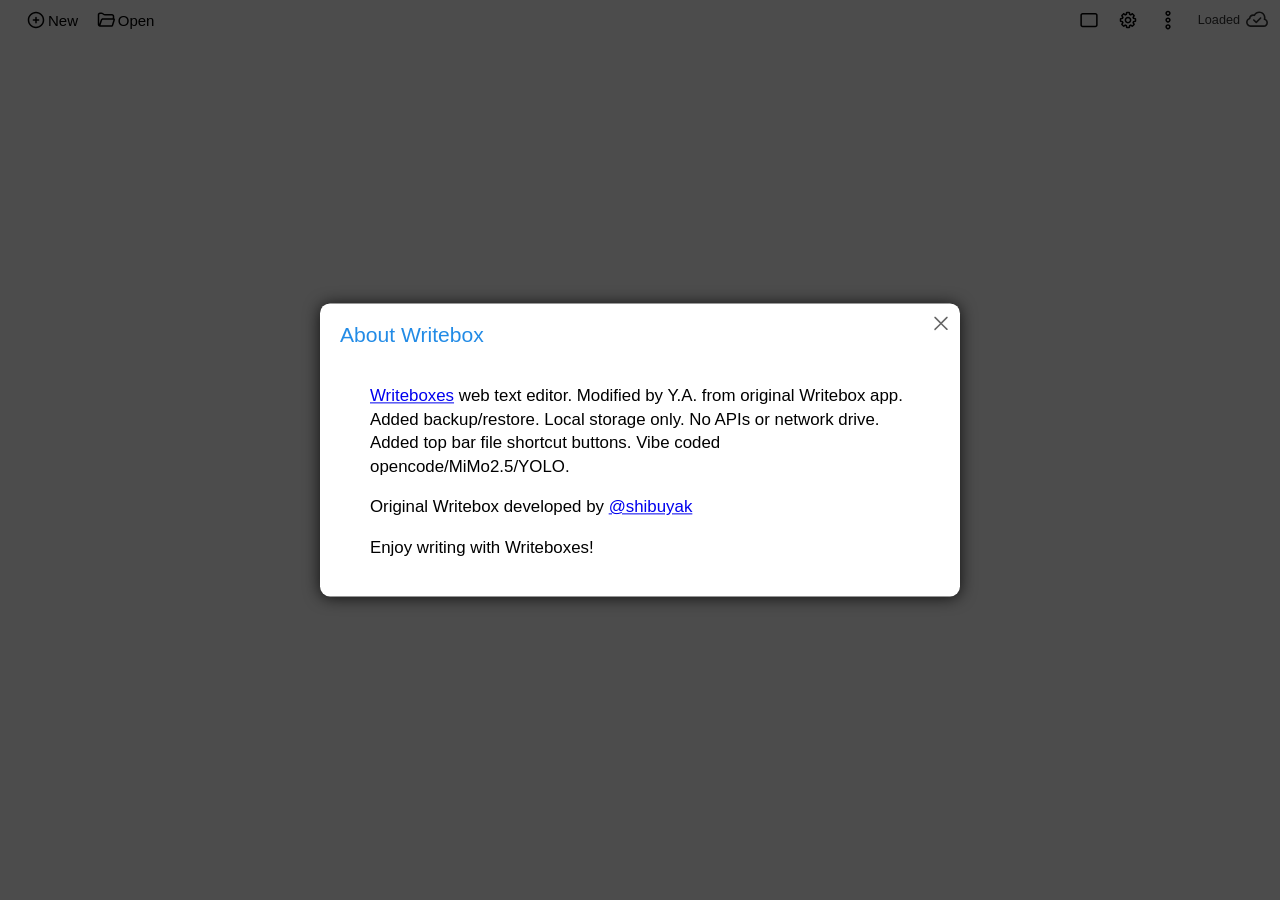
==== commit d5822777: "restore index.html" ====
--- a/index.html
+++ b/index.html
@@ -1,1096 +1,72 @@
-<!DOCTYPE html>
-<html lang="en">
-<head>
-<meta charset="utf-8">
-<meta name="viewport" content="width=device-width, initial-scale=1.0">
-<title>AI Coding Charts</title>
-<style>
-*{box-sizing:border-box;}
-body{margin:0;font-family:-apple-system,BlinkMacSystemFont,'Segoe UI',Roboto,Helvetica,Arial,sans-serif;color:#1f2933;background:#eef1f5;}
-.topbar{position:sticky;top:0;z-index:10;display:flex;align-items:center;gap:16px;background:#ffffff;border-bottom:1px solid #d8dee4;padding:12px 24px;box-shadow:0 1px 3px rgba(16,24,40,.06);}
-.btn-play{border:1px solid #1f6feb;background:#1f6feb;color:white;border-radius:8px;padding:10px 22px;font-size:15px;font-weight:600;cursor:pointer;display:inline-flex;align-items:center;gap:8px;}
-.btn-play:hover{background:#155bd0;}
-.btn-play.is-playing{background:#111827;border-color:#111827;}
-.btn-play svg{width:16px;height:16px;stroke:currentColor;fill:none;stroke-width:2.2;stroke-linecap:round;stroke-linejoin:round;}
-.btn-play.is-playing .icon-play{display:none;}
-.btn-play.is-playing .icon-pause{display:inline;}
-.count{color:#4b5563;font-size:14px;}
-.grid{display:grid;grid-template-columns:repeat(auto-fit,minmax(560px,1fr));gap:20px;padding:24px;max-width:2200px;margin:0 auto;}
-@media (min-width:1200px){.grid{grid-template-columns:repeat(2,1fr);}}
-.card{background:#fff;border:1px solid #d8dee4;border-radius:8px;padding:14px 16px;}
-.card h2{font-size:16px;margin:0 0 6px;color:#111827;}
-.controls{display:flex;flex-wrap:wrap;gap:8px;align-items:center;margin:10px 0;}
-.controls button{border:1px solid #b8c0c9;background:#f8fafc;color:#111827;border-radius:6px;width:36px;height:34px;display:inline-flex;align-items:center;justify-content:center;cursor:pointer;}
-.controls button:hover{background:#eef2f7;}
-.controls button.primary{background:#1f6feb;color:white;border-color:#1f6feb;}
-.controls button svg{width:18px;height:18px;stroke:currentColor;fill:none;stroke-width:2;stroke-linecap:round;stroke-linejoin:round;}
-#c1-play .icon-pause{display:none;}#c1-play.is-playing .icon-play{display:none;}#c1-play.is-playing .icon-pause{display:block;}
-#c2-play .icon-pause{display:none;}#c2-play.is-playing .icon-play{display:none;}#c2-play.is-playing .icon-pause{display:block;}
-#c3-play .icon-pause{display:none;}#c3-play.is-playing .icon-play{display:none;}#c3-play.is-playing .icon-pause{display:block;}
-#c4-play .icon-pause{display:none;}#c4-play.is-playing .icon-play{display:none;}#c4-play.is-playing .icon-pause{display:block;}
-#c5-play .icon-pause{display:none;}#c5-play.is-playing .icon-play{display:none;}#c5-play.is-playing .icon-pause{display:block;}
-#c6-play .icon-pause{display:none;}#c6-play.is-playing .icon-play{display:none;}#c6-play.is-playing .icon-pause{display:block;}
-#c7-play .icon-pause{display:none;}#c7-play.is-playing .icon-play{display:none;}#c7-play.is-playing .icon-pause{display:block;}
-#c8-play .icon-pause{display:none;}#c8-play.is-playing .icon-play{display:none;}#c8-play.is-playing .icon-pause{display:block;}
-#c9-play .icon-pause{display:none;}#c9-play.is-playing .icon-play{display:none;}#c9-play.is-playing .icon-pause{display:block;}
-#c10-play .icon-pause{display:none;}#c10-play.is-playing .icon-play{display:none;}#c10-play.is-playing .icon-pause{display:block;}
-#c11-play .icon-pause{display:none;}#c11-play.is-playing .icon-play{display:none;}#c11-play.is-playing .icon-pause{display:block;}
-#c12-play .icon-pause{display:none;}#c12-play.is-playing .icon-play{display:none;}#c12-play.is-playing .icon-pause{display:block;}
-#c13-play .icon-pause{display:none;}#c13-play.is-playing .icon-play{display:none;}#c13-play.is-playing .icon-pause{display:block;}
-#c14-play .icon-pause{display:none;}#c14-play.is-playing .icon-play{display:none;}#c14-play.is-playing .icon-pause{display:block;}
-#c15-play .icon-pause{display:none;}#c15-play.is-playing .icon-play{display:none;}#c15-play.is-playing .icon-pause{display:block;}
-.status{font-variant-numeric:tabular-nums;color:#374151;font-size:13px;margin-left:4px;}
-.filters{display:flex;flex-wrap:wrap;align-items:flex-start;gap:12px 22px;border-top:1px solid #e5e7eb;border-bottom:1px solid #e5e7eb;padding:10px 0;margin:0 0 12px;}
-.filter-group{display:flex;align-items:flex-start;gap:10px;min-width:0;}
-.filter-label{color:#374151;font-size:12px;font-weight:700;line-height:26px;}
-.filter-options{display:flex;flex-wrap:wrap;gap:4px 12px;min-width:0;}
-.filter-options label{display:inline-flex;align-items:center;gap:5px;min-height:26px;color:#374151;font-size:12px;white-space:nowrap;cursor:pointer;}
-.filter-options input{margin:0;accent-color:#1f6feb;}
-.filter-actions{display:flex;gap:6px;margin-left:auto;}
-.filter-actions button{width:32px;height:30px;}
-.canvas-shell{border:1px solid #d8dee4;border-radius:6px;background:#fff;}
-canvas{display:block;width:100%;}
-#c1 canvas{height:560px;}
-#c2 canvas{height:560px;}
-#c3 canvas{height:560px;}
-#c4 canvas{height:390px;}
-#c5 canvas{height:390px;}
-#c6 canvas{height:390px;}
-#c7 canvas{height:610px;}
-#c8 canvas{height:610px;}
-#c9 canvas{height:610px;}
-#c10 canvas{height:430px;}
-#c11 canvas{height:430px;}
-#c12 canvas{height:430px;}
-#c13 canvas{height:760px;}
-#c14 canvas{height:760px;}
-#c15 canvas{height:760px;}
-</style>
-</head>
-<body>
-<div class="topbar">
-  <button id="playAll" class="btn-play" aria-label="Play all charts">
-    <svg class="icon-play" viewBox="0 0 24 24" aria-hidden="true"><path d="M8 5l11 7-11 7z"></path></svg>
-    <svg class="icon-pause" viewBox="0 0 24 24" aria-hidden="true"><path d="M8 5v14"></path><path d="M16 5v14"></path></svg>
-    <span class="play">PLAY ALL</span>
-  </button>
-  <span class="count">15 charts &middot; danluu ai-coding </span>
-</div>
-<main class="grid">
-<div class="card" id="c1">
-<main class="wrap">
-<h2>Optimization 1</h2>
-<div class="controls">
-<button id="c1-next" aria-label="Step over" title="Step over"><svg viewBox="0 0 24 24" aria-hidden="true"><path d="M4 9a7 7 0 0 1 14 0v2"></path><path d="M15 8l3 3 3-3"></path><path d="M8 19h8"></path><path d="M12 15v4"></path></svg></button>
-<button id="c1-play" class="primary" aria-label="Continue" title="Continue"><svg class="icon-play" viewBox="0 0 24 24" aria-hidden="true"><path d="M8 5l11 7-11 7z"></path></svg><svg class="icon-pause" viewBox="0 0 24 24" aria-hidden="true"><path d="M8 5v14"></path><path d="M16 5v14"></path></svg></button>
-<button id="c1-end" aria-label="Skip to end" title="Skip to end"><svg viewBox="0 0 24 24" aria-hidden="true"><path d="M5 5l10 7-10 7z"></path><path d="M19 5v14"></path></svg></button>
-<button id="c1-reset" aria-label="Reset" title="Reset"><svg viewBox="0 0 24 24" aria-hidden="true"><path d="M3 12a9 9 0 1 0 3-6.7"></path><path d="M3 4v6h6"></path></svg></button>
-<span id="c1-status"></span>
-</div>
-<div class="canvas-shell"><canvas id="c1-plot" width="960" height="560"></canvas></div>
-</main>
-<script>
-(function(){
-
-const DATA={"points":[{"r":1,"n_score":0.9867,"c_score":1.0267,"n_cost":23.1,"c_cost":12.78,"n_time":859,"c_time":531},{"r":2,"n_score":1.0187,"c_score":0.9742,"n_cost":57.66,"c_cost":12.12,"n_time":1295,"c_time":521},{"r":3,"n_score":1.0766,"c_score":1.089,"n_cost":14.31,"c_cost":16.38,"n_time":598,"c_time":577},{"r":4,"n_score":1.087,"c_score":1.0745,"n_cost":55.51,"c_cost":15.57,"n_time":1199,"c_time":523},{"r":5,"n_score":1.0356,"c_score":1.0126,"n_cost":17.71,"c_cost":10.06,"n_time":553,"c_time":496},{"r":6,"n_score":1.0406,"c_score":1.0828,"n_cost":28.55,"c_cost":11.43,"n_time":815,"c_time":451},{"r":7,"n_score":0.8392,"c_score":1.0843,"n_cost":20.13,"c_cost":26.22,"n_time":856,"c_time":909},{"r":8,"n_score":1.0272,"c_score":1.0621,"n_cost":25.04,"c_cost":21.38,"n_time":853,"c_time":518},{"r":9,"n_score":1.0548,"c_score":0.7963,"n_cost":23.35,"c_cost":16.43,"n_time":766,"c_time":670},{"r":10,"n_score":0.7996,"c_score":1.0675,"n_cost":25.19,"c_cost":15.75,"n_time":1028,"c_time":634},{"r":11,"n_score":0.9634,"c_score":1.0914,"n_cost":9.98,"c_cost":5.88,"n_time":520,"c_time":482},{"r":12,"n_score":1.0357,"c_score":1.0523,"n_cost":16.36,"c_cost":11.65,"n_time":920,"c_time":803},{"r":13,"n_score":1.0828,"c_score":1.0548,"n_cost":18.91,"c_cost":10.68,"n_time":1033,"c_time":597},{"r":14,"n_score":1.0372,"c_score":1.0855,"n_cost":10.9,"c_cost":31.5,"n_time":577,"c_time":1397},{"r":15,"n_score":1.0123,"c_score":1.0402,"n_cost":16.1,"c_cost":13.52,"n_time":948,"c_time":692},{"r":16,"n_score":0.8643,"c_score":0.9879,"n_cost":15.02,"c_cost":16.56,"n_time":1107,"c_time":953},{"r":17,"n_score":1.0825,"c_score":1.0817,"n_cost":16,"c_cost":9.48,"n_time":831,"c_time":583},{"r":18,"n_score":0.8638,"c_score":1.0434,"n_cost":14.61,"c_cost":20.55,"n_time":823,"c_time":1234},{"r":19,"n_score":0.9925,"c_score":0.9629,"n_cost":34.57,"c_cost":16.32,"n_time":1221,"c_time":880},{"r":20,"n_score":1.0502,"c_score":1.0624,"n_cost":14.94,"c_cost":13.77,"n_time":975,"c_time":863},{"r":21,"n_score":1.0091,"c_score":1.0683,"n_cost":26.98,"c_cost":13.69,"n_time":1009,"c_time":704},{"r":22,"n_score":0.9487,"c_score":1.0609,"n_cost":18.04,"c_cost":15.99,"n_time":779,"c_time":752},{"r":23,"n_score":1.0988,"c_score":1.0853,"n_cost":35.75,"c_cost":13.62,"n_time":1168,"c_time":689},{"r":24,"n_score":1.0288,"c_score":1.0538,"n_cost":18.48,"c_cost":16.57,"n_time":848,"c_time":966},{"r":25,"n_score":1.0629,"c_score":1.0174,"n_cost":18.91,"c_cost":13.65,"n_time":880,"c_time":710},{"r":26,"n_score":1.0472,"c_score":1.0394,"n_cost":28.25,"c_cost":28.09,"n_time":1324,"c_time":1552},{"r":27,"n_score":0.8074,"c_score":0.9499,"n_cost":48.66,"c_cost":14.49,"n_time":964,"c_time":685},{"r":28,"n_score":1.0261,"c_score":1.0712,"n_cost":20.01,"c_cost":13.74,"n_time":1102,"c_time":675},{"r":29,"n_score":0.8505,"c_score":0.7986,"n_cost":13.59,"c_cost":36.19,"n_time":756,"c_time":1039},{"r":30,"n_score":1.023,"c_score":1.0649,"n_cost":17.81,"c_cost":12.34,"n_time":892,"c_time":600},{"r":31,"n_score":1.0141,"c_score":0.9874,"n_cost":30.16,"c_cost":19.31,"n_time":1703,"c_time":1153},{"r":32,"n_score":0.9939,"c_score":0.9877,"n_cost":28.94,"c_cost":11.39,"n_time":1007,"c_time":521},{"r":33,"n_score":0.9684,"c_score":1.0139,"n_cost":26.5,"c_cost":26.44,"n_time":1004,"c_time":1011},{"r":34,"n_score":1.0062,"c_score":1.0509,"n_cost":17.86,"c_cost":11.74,"n_time":1092,"c_time":774},{"r":35,"n_score":1.0299,"c_score":1.0654,"n_cost":21.16,"c_cost":36.88,"n_time":931,"c_time":1011},{"r":36,"n_score":1.0749,"c_score":1.0671,"n_cost":16.11,"c_cost":23.12,"n_time":852,"c_time":1064},{"r":37,"n_score":1.0773,"c_score":1.015,"n_cost":27.82,"c_cost":24.94,"n_time":1762,"c_time":1069},{"r":38,"n_score":1.0682,"c_score":1.0747,"n_cost":11.43,"c_cost":35,"n_time":689,"c_time":1125},{"r":39,"n_score":0.9159,"c_score":1.0565,"n_cost":19.51,"c_cost":27.32,"n_time":1023,"c_time":1061},{"r":40,"n_score":1.065,"c_score":1.0489,"n_cost":18.69,"c_cost":14.32,"n_time":852,"c_time":831},{"r":41,"n_score":1.0798,"c_score":1.0625,"n_cost":20.63,"c_cost":26.82,"n_time":1032,"c_time":1148},{"r":42,"n_score":1.0564,"c_score":1.0778,"n_cost":19.35,"c_cost":14.04,"n_time":1030,"c_time":810},{"r":43,"n_score":1.0234,"c_score":1.068,"n_cost":61.52,"c_cost":11.09,"n_time":2412,"c_time":679},{"r":44,"n_score":1.0552,"c_score":1.0482,"n_cost":26.52,"c_cost":18.77,"n_time":1144,"c_time":650},{"r":45,"n_score":1.07,"c_score":1.0688,"n_cost":23.26,"c_cost":25.75,"n_time":1055,"c_time":1054},{"r":46,"n_score":0.9708,"c_score":0.8601,"n_cost":30.42,"c_cost":13.31,"n_time":1251,"c_time":791},{"r":47,"n_score":0.9991,"c_score":0.8637,"n_cost":24.7,"c_cost":22.23,"n_time":863,"c_time":1023},{"r":48,"n_score":1.0679,"c_score":1.0411,"n_cost":28.14,"c_cost":12.57,"n_time":1309,"c_time":685},{"r":49,"n_score":1.0466,"c_score":1.0796,"n_cost":31.16,"c_cost":22.21,"n_time":1225,"c_time":1222},{"r":50,"n_score":1.0503,"c_score":1.074,"n_cost":17.47,"c_cost":14.94,"n_time":883,"c_time":949}],"metrics":[{"key":"score","label":"Optimization 1 speedup","unit":"","digits":3,"mean":"geo","reference":1},{"key":"cost","label":"Dollar cost","unit":"$","digits":2,"mean":"arith","min":0},{"key":"time","label":"Wall clock time","unit":"s","digits":0,"mean":"arith","min":0}],"colors":{"normal":"#1B9E77","caveman":"#D95F02"}};
-const canvas=document.getElementById('c1-plot');
-const ctx=canvas.getContext('2d');
-const statusEl=document.getElementById('c1-status');
-const nextBtn=document.getElementById('c1-next');
-const playBtn=document.getElementById('c1-play');
-const endBtn=document.getElementById('c1-end');
-const resetBtn=document.getElementById('c1-reset');
-let step=0,timer=null,raf=null;
-const transitionMs=620,playIntervalMs=900;
-const reduceMotion=window.matchMedia&&window.matchMedia('(prefers-reduced-motion: reduce)').matches;
-let frame={active:false,from:[],to:[],progress:1,t0:0,duration:transitionMs};
-const series=[{key:'n',label:'Normal',color:DATA.colors.normal,x:0.36},{key:'c',label:'Caveman',color:DATA.colors.caveman,x:0.64}];
-function totalSteps(){return DATA.steps?DATA.steps.length:DATA.points.length;}
-function pointsForStep(n){if(!DATA.steps)return DATA.points.slice(0,n);if(n<=0)return[];return DATA.steps[Math.min(n,totalSteps())-1];}
-function visiblePoints(){return frame.active?frame.to:pointsForStep(step);}
-function area(){return{l:82,t:24,r:24,b:38,w:canvas.clientWidth,h:canvas.clientHeight};}
-function metricValue(p,s,m){return p[s.key+'_'+m.key];}
-function finiteValues(m,visible){const vals=[];for(const p of visible){for(const s of series){const v=metricValue(p,s,m);if(Number.isFinite(v))vals.push(v);}}return vals;}
-function axisFor(m,visible){const vals=finiteValues(m,visible).slice();if(Number.isFinite(m.reference))vals.push(m.reference);let mn=Math.min(...vals),mx=Math.max(...vals);if(!Number.isFinite(mn)||!Number.isFinite(mx)){mn=0;mx=1;}if(Number.isFinite(m.min))mn=m.min;if(Number.isFinite(m.max))mx=m.max;if(!Number.isFinite(m.min)||!Number.isFinite(m.max)){let span=mx-mn;if(span<=0){span=Math.max(Math.abs(mx)*0.1,1);if(!Number.isFinite(m.min))mn-=span/2;if(!Number.isFinite(m.max))mx+=span/2;}else{const pad=Math.max(span*0.08,Number.isFinite(m.reference)?0.02:span*0.02);if(!Number.isFinite(m.min))mn-=pad;if(!Number.isFinite(m.max))mx+=pad;}}return{min:mn,max:mx};}
-function lerp(a,b,t){return a+(b-a)*t;}
-function ease(t){t=Math.max(0,Math.min(1,t));return t*t*(3-2*t);}
-function interpAxis(a,b,t){return{min:lerp(a.min,b.min,t),max:lerp(a.max,b.max,t)};}
-function panel(i){const a=area(),gap=20,ph=(a.h-a.t-a.b-gap*(DATA.metrics.length-1))/DATA.metrics.length,t=a.t+i*(ph+gap);return{l:a.l,r:a.w-a.r,t:t,b:t+ph};}
-function sx(g,s){return g.l+(g.r-g.l)*s.x;}
-function sy(g,ax,v){return g.b-(v-ax.min)/(ax.max-ax.min)*(g.b-g.t);}
-function fmt(x,d=3){return Number.isFinite(x)?x.toFixed(d):'NA';}
-function fmtFixed(v,d=2){const p=10**d;return (Math.round((v+1e-9)*p)/p).toFixed(d);}
-function fmtMetric(x,m){if(!Number.isFinite(x))return'NA';if(m.unit==='$')return'$'+fmtFixed(x,m.digits);if(m.unit==='s')return fmtFixed(x,m.digits)+'s';if(m.unit==='%')return fmtFixed(x*100,m.digits)+'%';return fmtFixed(x,m.digits);}
-function mean(vals,m){const ok=vals.filter(v=>Number.isFinite(v));if(!ok.length)return NaN;if(m.mean==='geo'){const pos=ok.filter(v=>v>0);return pos.length?Math.exp(pos.reduce((s,v)=>s+Math.log(v),0)/pos.length):NaN;}return ok.reduce((s,v)=>s+v,0)/ok.length;}
-function quantile(sorted,q){if(sorted.length===1)return sorted[0];const pos=(sorted.length-1)*q,lo=Math.floor(pos),hi=Math.ceil(pos);return sorted[lo]+(sorted[hi]-sorted[lo])*(pos-lo);}
-function stats(vals){const sorted=vals.filter(Number.isFinite).sort((a,b)=>a-b);const q1=quantile(sorted,0.25),med=quantile(sorted,0.5),q3=quantile(sorted,0.75),iqr=q3-q1,loFence=q1-1.5*iqr,hiFence=q3+1.5*iqr;return{q1:q1,med:med,q3:q3,lo:sorted.find(v=>v>=loFence),hi:sorted.slice().reverse().find(v=>v<=hiFence)};}
-function statShape(vals){return vals.filter(Number.isFinite).length>=5?stats(vals):null;}
-function interpShape(a,b,t){if(a&&b)return{q1:lerp(a.q1,b.q1,t),med:lerp(a.med,b.med,t),q3:lerp(a.q3,b.q3,t),lo:lerp(a.lo,b.lo,t),hi:lerp(a.hi,b.hi,t),alpha:1};if(b)return{...b,alpha:t};if(a)return{...a,alpha:1-t};return null;}
-function valuesFor(visible,s,m){return visible.map(p=>metricValue(p,s,m)).filter(Number.isFinite);}
-function valueMap(visible,s,m){const out=new Map();for(const p of visible){const v=metricValue(p,s,m);if(Number.isFinite(v))out.set(String(p.r),v);}return out;}
-function jitter(i,s){const seed=(i*37+(s.key==='c'?19:0))%101;return(seed/100-0.5)*30;}
-function resize(){const dpr=window.devicePixelRatio||1,rect=canvas.getBoundingClientRect();canvas.width=Math.round(rect.width*dpr);canvas.height=Math.round(rect.height*dpr);ctx.setTransform(dpr,0,0,dpr,0,0);draw();}
-function line(x1,y1,x2,y2,color='#d0d7de',width=1,dash=[]){ctx.save();ctx.strokeStyle=color;ctx.lineWidth=width;ctx.setLineDash(dash);ctx.beginPath();ctx.moveTo(x1,y1);ctx.lineTo(x2,y2);ctx.stroke();ctx.restore();}
-function drawBox(g,ax,x,fromVals,toVals,color,t){const st=interpShape(statShape(fromVals),statShape(toVals),t);if(!st||st.alpha<=0)return;const half=34,yq1=sy(g,ax,st.q1),yq3=sy(g,ax,st.q3),ym=sy(g,ax,st.med),ylo=sy(g,ax,st.lo),yhi=sy(g,ax,st.hi);ctx.save();ctx.globalAlpha=0.18*st.alpha;ctx.fillStyle=color;ctx.fillRect(x-half,Math.min(yq1,yq3),half*2,Math.abs(yq3-yq1));ctx.globalAlpha=0.8*st.alpha;ctx.strokeStyle=color;ctx.lineWidth=1.4;ctx.strokeRect(x-half,Math.min(yq1,yq3),half*2,Math.abs(yq3-yq1));line(x,ylo,x,yhi,color,1.4);line(x-half*0.7,ylo,x+half*0.7,ylo,color,1.4);line(x-half*0.7,yhi,x+half*0.7,yhi,color,1.4);line(x-half,ym,x+half,ym,color,2);ctx.restore();}
-function drawMean(g,ax,x,fromVals,toVals,m,color,t){const hasFrom=fromVals.filter(Number.isFinite).length>=2,hasTo=toVals.filter(Number.isFinite).length>=2;if(!hasFrom&&!hasTo)return;const fromMean=hasFrom?mean(fromVals,m):mean(toVals,m),toMean=hasTo?mean(toVals,m):mean(fromVals,m),alpha=hasFrom&&hasTo?1:(hasTo?t:1-t);if(!Number.isFinite(fromMean)||!Number.isFinite(toMean)||alpha<=0)return;ctx.save();ctx.globalAlpha=alpha;line(x-43,sy(g,ax,lerp(fromMean,toMean,t)),x+43,sy(g,ax,lerp(fromMean,toMean,t)),color,2,[5,4]);ctx.restore();}
-function drawPoints(g,ax,from,to,m,color,s,t){const fromMap=valueMap(from,s,m);ctx.save();ctx.fillStyle=color;for(let i=0;i<to.length;i++){const p=to[i],vTo=metricValue(p,s,m);if(!Number.isFinite(vTo))continue;const id=String(p.r),existed=fromMap.has(id),vFrom=existed?fromMap.get(id):vTo,v=lerp(vFrom,vTo,t),baseAlpha=i===to.length-1?0.85:0.36;ctx.globalAlpha=baseAlpha*(existed?1:t);ctx.beginPath();ctx.arc(sx(g,s)+jitter(i,s),sy(g,ax,v),i===to.length-1?3.8:2.8,0,Math.PI*2);ctx.fill();}ctx.restore();}
-function drawPanel(i,m,from,to,t){const g=panel(i),ax=interpAxis(axisFor(m,from),axisFor(m,to),t),middle=i===Math.floor(DATA.metrics.length/2);ctx.font='12px -apple-system,BlinkMacSystemFont,Segoe UI,sans-serif';ctx.fillStyle='#111827';ctx.textAlign='left';ctx.fillText(m.label,g.l,g.t-8);line(g.l,g.t,g.l,g.b,'#9aa4b2');line(g.l,g.b,g.r,g.b,'#9aa4b2');for(let k=0;k<=3;k++){const v=ax.min+(ax.max-ax.min)*k/3,y=sy(g,ax,v);line(g.l,y,g.r,y,'#eef2f7');ctx.fillStyle='#4b5563';ctx.textAlign='right';ctx.fillText(fmtMetric(v,m),g.l-8,y+4);}if(Number.isFinite(m.reference)&&m.reference>=ax.min&&m.reference<=ax.max){line(g.l,sy(g,ax,m.reference),g.r,sy(g,ax,m.reference),'#6b7280',1,[3,4]);}for(const s of series){const x=sx(g,s),fromVals=valuesFor(from,s,m),toVals=valuesFor(to,s,m);drawBox(g,ax,x,fromVals,toVals,s.color,t);drawPoints(g,ax,from,to,m,s.color,s,t);drawMean(g,ax,x,fromVals,toVals,m,s.color,t);if(middle){ctx.fillStyle='#374151';ctx.textAlign='center';ctx.fillText(s.label,x,g.b+16);}}}
-function updateStatus(visible=visiblePoints()){const total=totalSteps();if(!visible.length){statusEl.textContent=`0/${total} pairs`;return;}const last=visible[visible.length-1];const summaries=series.map(s=>`${s.label}: ${DATA.metrics.map(m=>fmtMetric(mean(visible.map(p=>metricValue(p,s,m)),m),m)).join(', ')}`).join(' | ');statusEl.textContent=`${step}/${total} pairs | latest r${last.r} | ${summaries}`;}
-function drawFrame(from,to,t){const a=area();ctx.clearRect(0,0,a.w,a.h);ctx.fillStyle='#ffffff';ctx.fillRect(0,0,a.w,a.h);DATA.metrics.forEach((m,i)=>drawPanel(i,m,from,to,t));updateStatus(to);}
-function draw(){if(frame.active){drawFrame(frame.from,frame.to,frame.progress);return;}const visible=pointsForStep(step);drawFrame(visible,visible,1);}
-function cancelTween(){if(raf){cancelAnimationFrame(raf);raf=null;}frame.active=false;}
-function tween(now){const raw=(now-frame.t0)/frame.duration;frame.progress=ease(raw);drawFrame(frame.from,frame.to,frame.progress);if(raw<1){raf=requestAnimationFrame(tween);}else{raf=null;frame.active=false;frame.progress=1;drawFrame(frame.to,frame.to,1);}}
-function goTo(targetStep,opts={}){targetStep=Math.max(0,Math.min(totalSteps(),targetStep));const from=pointsForStep(step),to=pointsForStep(targetStep),distance=Math.abs(targetStep-step);cancelTween();step=targetStep;if(opts.immediate||reduceMotion||distance!==1){frame={active:false,from:to,to:to,progress:1,t0:0,duration:transitionMs};drawFrame(to,to,1);return;}frame={active:true,from:from,to:to,progress:0,t0:performance.now(),duration:transitionMs};updateStatus(to);raf=requestAnimationFrame(tween);}
-function advance(){if(step>=totalSteps())goTo(0,{immediate:true});goTo(step+1);}
-function setPlaying(on){playBtn.classList.toggle('is-playing',on);playBtn.setAttribute('aria-label',on?'Pause':'Continue');playBtn.setAttribute('title',on?'Pause':'Continue');}
-function stop(){if(timer){clearInterval(timer);timer=null;}setPlaying(false);}
-function start(){if(step>=totalSteps())goTo(0,{immediate:true});setPlaying(true);advance();timer=setInterval(()=>{if(step>=totalSteps()){goTo(0,{immediate:true});return;}advance();},playIntervalMs);}
-nextBtn.addEventListener('click',()=>{stop();advance();});
-endBtn.addEventListener('click',()=>{stop();goTo(totalSteps(),{immediate:true});});
-resetBtn.addEventListener('click',()=>{stop();goTo(0,{immediate:true});});
-playBtn.addEventListener('click',()=>{playBtn.classList.contains('is-playing')?stop():start();});
-window.addEventListener('resize',resize);
-resize();
-
-window.c1 = { start: start, stop: stop, reset: function(){ goTo(0,{immediate:true}); } };
-})();
-</script></div>
-<div class="card" id="c2">
-<main class="wrap">
-<h2>Optimization 2</h2>
-<div class="controls">
-<button id="c2-next" aria-label="Step over" title="Step over"><svg viewBox="0 0 24 24" aria-hidden="true"><path d="M4 9a7 7 0 0 1 14 0v2"></path><path d="M15 8l3 3 3-3"></path><path d="M8 19h8"></path><path d="M12 15v4"></path></svg></button>
-<button id="c2-play" class="primary" aria-label="Continue" title="Continue"><svg class="icon-play" viewBox="0 0 24 24" aria-hidden="true"><path d="M8 5l11 7-11 7z"></path></svg><svg class="icon-pause" viewBox="0 0 24 24" aria-hidden="true"><path d="M8 5v14"></path><path d="M16 5v14"></path></svg></button>
-<button id="c2-end" aria-label="Skip to end" title="Skip to end"><svg viewBox="0 0 24 24" aria-hidden="true"><path d="M5 5l10 7-10 7z"></path><path d="M19 5v14"></path></svg></button>
-<button id="c2-reset" aria-label="Reset" title="Reset"><svg viewBox="0 0 24 24" aria-hidden="true"><path d="M3 12a9 9 0 1 0 3-6.7"></path><path d="M3 4v6h6"></path></svg></button>
-<span id="c2-status"></span>
-</div>
-<div class="canvas-shell"><canvas id="c2-plot" width="960" height="560"></canvas></div>
-</main>
-<script>
-(function(){
-
-const DATA={"points":[{"r":1,"n_score":1.0044,"c_score":1.0195,"n_cost":23.1,"c_cost":12.78,"n_time":859,"c_time":531},{"r":2,"n_score":1.0148,"c_score":0.9197,"n_cost":57.66,"c_cost":12.12,"n_time":1295,"c_time":521},{"r":3,"n_score":1.0104,"c_score":1.0428,"n_cost":14.31,"c_cost":16.38,"n_time":598,"c_time":577},{"r":4,"n_score":1.0511,"c_score":1.0348,"n_cost":55.51,"c_cost":15.57,"n_time":1199,"c_time":523},{"r":5,"n_score":1.0038,"c_score":1.0023,"n_cost":17.71,"c_cost":10.06,"n_time":553,"c_time":496},{"r":6,"n_score":1.0063,"c_score":1.0145,"n_cost":28.55,"c_cost":11.43,"n_time":815,"c_time":451},{"r":7,"n_score":0.9948,"c_score":1.0234,"n_cost":20.13,"c_cost":26.22,"n_time":856,"c_time":909},{"r":8,"n_score":0.972,"c_score":1.0187,"n_cost":25.04,"c_cost":21.38,"n_time":853,"c_time":518},{"r":9,"n_score":1.0013,"c_score":0.9957,"n_cost":23.35,"c_cost":16.43,"n_time":766,"c_time":670},{"r":10,"n_score":0.9942,"c_score":1.0092,"n_cost":25.19,"c_cost":15.75,"n_time":1028,"c_time":634},{"r":11,"n_score":1.0189,"c_score":1.0421,"n_cost":9.98,"c_cost":5.88,"n_time":520,"c_time":482},{"r":12,"n_score":1.0031,"c_score":0.9887,"n_cost":16.36,"c_cost":11.65,"n_time":920,"c_time":803},{"r":13,"n_score":1.0169,"c_score":1.0353,"n_cost":18.91,"c_cost":10.68,"n_time":1033,"c_time":597},{"r":14,"n_score":1.0146,"c_score":1.0199,"n_cost":10.9,"c_cost":31.5,"n_time":577,"c_time":1397},{"r":15,"n_score":1.019,"c_score":1.0084,"n_cost":16.1,"c_cost":13.52,"n_time":948,"c_time":692},{"r":16,"n_score":1.0188,"c_score":0.9864,"n_cost":15.02,"c_cost":16.56,"n_time":1107,"c_time":953},{"r":17,"n_score":1.0178,"c_score":1.0196,"n_cost":16,"c_cost":9.48,"n_time":831,"c_time":583},{"r":18,"n_score":1.0372,"c_score":1.0089,"n_cost":14.61,"c_cost":20.55,"n_time":823,"c_time":1234},{"r":19,"n_score":0.9597,"c_score":0.99,"n_cost":34.57,"c_cost":16.32,"n_time":1221,"c_time":880},{"r":20,"n_score":1.0042,"c_score":1.0226,"n_cost":14.94,"c_cost":13.77,"n_time":975,"c_time":863},{"r":21,"n_score":0.9887,"c_score":1.0181,"n_cost":26.98,"c_cost":13.69,"n_time":1009,"c_time":704},{"r":22,"n_score":1.002,"c_score":0.9918,"n_cost":18.04,"c_cost":15.99,"n_time":779,"c_time":752},{"r":23,"n_score":1.0236,"c_score":0.9987,"n_cost":35.75,"c_cost":13.62,"n_time":1168,"c_time":689},{"r":24,"n_score":1.0057,"c_score":0.9963,"n_cost":18.48,"c_cost":16.57,"n_time":848,"c_time":966},{"r":25,"n_score":1.0015,"c_score":0.9979,"n_cost":18.91,"c_cost":13.65,"n_time":880,"c_time":710},{"r":26,"n_score":1.0049,"c_score":1.0106,"n_cost":28.25,"c_cost":28.09,"n_time":1324,"c_time":1552},{"r":27,"n_score":1.0099,"c_score":0.9253,"n_cost":48.66,"c_cost":14.49,"n_time":964,"c_time":685},{"r":28,"n_score":1.0015,"c_score":1.0186,"n_cost":20.01,"c_cost":13.74,"n_time":1102,"c_time":675},{"r":29,"n_score":1.0101,"c_score":0.9449,"n_cost":13.59,"c_cost":36.19,"n_time":756,"c_time":1039},{"r":30,"n_score":0.9973,"c_score":1.0148,"n_cost":17.81,"c_cost":12.34,"n_time":892,"c_time":600},{"r":31,"n_score":0.9975,"c_score":1.0051,"n_cost":30.16,"c_cost":19.31,"n_time":1703,"c_time":1153},{"r":32,"n_score":1.0076,"c_score":0.9435,"n_cost":28.94,"c_cost":11.39,"n_time":1007,"c_time":521},{"r":33,"n_score":1.0018,"c_score":1.0256,"n_cost":26.5,"c_cost":26.44,"n_time":1004,"c_time":1011},{"r":34,"n_score":1.0082,"c_score":1.0154,"n_cost":17.86,"c_cost":11.74,"n_time":1092,"c_time":774},{"r":35,"n_score":1.0271,"c_score":0.993,"n_cost":21.16,"c_cost":36.88,"n_time":931,"c_time":1011},{"r":36,"n_score":1.0251,"c_score":1.0011,"n_cost":16.11,"c_cost":23.12,"n_time":852,"c_time":1064},{"r":37,"n_score":1.0155,"c_score":1.0065,"n_cost":27.82,"c_cost":24.94,"n_time":1762,"c_time":1069},{"r":38,"n_score":1.0212,"c_score":1.0086,"n_cost":11.43,"c_cost":35,"n_time":689,"c_time":1125},{"r":39,"n_score":1.0234,"c_score":1.0329,"n_cost":19.51,"c_cost":27.32,"n_time":1023,"c_time":1061},{"r":40,"n_score":1.0119,"c_score":1.018,"n_cost":18.69,"c_cost":14.32,"n_time":852,"c_time":831},{"r":41,"n_score":1.0477,"c_score":1.0244,"n_cost":20.63,"c_cost":26.82,"n_time":1032,"c_time":1148},{"r":42,"n_score":1.0286,"c_score":1.0153,"n_cost":19.35,"c_cost":14.04,"n_time":1030,"c_time":810},{"r":43,"n_score":1.0058,"c_score":1.0372,"n_cost":61.52,"c_cost":11.09,"n_time":2412,"c_time":679},{"r":44,"n_score":1.0262,"c_score":1.0129,"n_cost":26.52,"c_cost":18.77,"n_time":1144,"c_time":650},{"r":45,"n_score":1.0303,"c_score":0.9941,"n_cost":23.26,"c_cost":25.75,"n_time":1055,"c_time":1054},{"r":46,"n_score":1.0102,"c_score":1.0215,"n_cost":30.42,"c_cost":13.31,"n_time":1251,"c_time":791},{"r":47,"n_score":1.0107,"c_score":1.0168,"n_cost":24.7,"c_cost":22.23,"n_time":863,"c_time":1023},{"r":48,"n_score":1.0231,"c_score":1.0119,"n_cost":28.14,"c_cost":12.57,"n_time":1309,"c_time":685},{"r":49,"n_score":1.0202,"c_score":1.0411,"n_cost":31.16,"c_cost":22.21,"n_time":1225,"c_time":1222},{"r":50,"n_score":1.0035,"c_score":1.0279,"n_cost":17.47,"c_cost":14.94,"n_time":883,"c_time":949}],"metrics":[{"key":"score","label":"Optimization 2 speedup","unit":"","digits":3,"mean":"geo","reference":1},{"key":"cost","label":"Dollar cost","unit":"$","digits":2,"mean":"arith","min":0},{"key":"time","label":"Wall clock time","unit":"s","digits":0,"mean":"arith","min":0}],"colors":{"normal":"#1B9E77","caveman":"#D95F02"}};
-const canvas=document.getElementById('c2-plot');
-const ctx=canvas.getContext('2d');
-const statusEl=document.getElementById('c2-status');
-const nextBtn=document.getElementById('c2-next');
-const playBtn=document.getElementById('c2-play');
-const endBtn=document.getElementById('c2-end');
-const resetBtn=document.getElementById('c2-reset');
-let step=0,timer=null,raf=null;
-const transitionMs=620,playIntervalMs=900;
-const reduceMotion=window.matchMedia&&window.matchMedia('(prefers-reduced-motion: reduce)').matches;
-let frame={active:false,from:[],to:[],progress:1,t0:0,duration:transitionMs};
-const series=[{key:'n',label:'Normal',color:DATA.colors.normal,x:0.36},{key:'c',label:'Caveman',color:DATA.colors.caveman,x:0.64}];
-function totalSteps(){return DATA.steps?DATA.steps.length:DATA.points.length;}
-function pointsForStep(n){if(!DATA.steps)return DATA.points.slice(0,n);if(n<=0)return[];return DATA.steps[Math.min(n,totalSteps())-1];}
-function visiblePoints(){return frame.active?frame.to:pointsForStep(step);}
-function area(){return{l:82,t:24,r:24,b:38,w:canvas.clientWidth,h:canvas.clientHeight};}
-function metricValue(p,s,m){return p[s.key+'_'+m.key];}
-function finiteValues(m,visible){const vals=[];for(const p of visible){for(const s of series){const v=metricValue(p,s,m);if(Number.isFinite(v))vals.push(v);}}return vals;}
-function axisFor(m,visible){const vals=finiteValues(m,visible).slice();if(Number.isFinite(m.reference))vals.push(m.reference);let mn=Math.min(...vals),mx=Math.max(...vals);if(!Number.isFinite(mn)||!Number.isFinite(mx)){mn=0;mx=1;}if(Number.isFinite(m.min))mn=m.min;if(Number.isFinite(m.max))mx=m.max;if(!Number.isFinite(m.min)||!Number.isFinite(m.max)){let span=mx-mn;if(span<=0){span=Math.max(Math.abs(mx)*0.1,1);if(!Number.isFinite(m.min))mn-=span/2;if(!Number.isFinite(m.max))mx+=span/2;}else{const pad=Math.max(span*0.08,Number.isFinite(m.reference)?0.02:span*0.02);if(!Number.isFinite(m.min))mn-=pad;if(!Number.isFinite(m.max))mx+=pad;}}return{min:mn,max:mx};}
-function lerp(a,b,t){return a+(b-a)*t;}
-function ease(t){t=Math.max(0,Math.min(1,t));return t*t*(3-2*t);}
-function interpAxis(a,b,t){return{min:lerp(a.min,b.min,t),max:lerp(a.max,b.max,t)};}
-function panel(i){const a=area(),gap=20,ph=(a.h-a.t-a.b-gap*(DATA.metrics.length-1))/DATA.metrics.length,t=a.t+i*(ph+gap);return{l:a.l,r:a.w-a.r,t:t,b:t+ph};}
-function sx(g,s){return g.l+(g.r-g.l)*s.x;}
-function sy(g,ax,v){return g.b-(v-ax.min)/(ax.max-ax.min)*(g.b-g.t);}
-function fmt(x,d=3){return Number.isFinite(x)?x.toFixed(d):'NA';}
-function fmtFixed(v,d=2){const p=10**d;return (Math.round((v+1e-9)*p)/p).toFixed(d);}
-function fmtMetric(x,m){if(!Number.isFinite(x))return'NA';if(m.unit==='$')return'$'+fmtFixed(x,m.digits);if(m.unit==='s')return fmtFixed(x,m.digits)+'s';if(m.unit==='%')return fmtFixed(x*100,m.digits)+'%';return fmtFixed(x,m.digits);}
-function mean(vals,m){const ok=vals.filter(v=>Number.isFinite(v));if(!ok.length)return NaN;if(m.mean==='geo'){const pos=ok.filter(v=>v>0);return pos.length?Math.exp(pos.reduce((s,v)=>s+Math.log(v),0)/pos.length):NaN;}return ok.reduce((s,v)=>s+v,0)/ok.length;}
-function quantile(sorted,q){if(sorted.length===1)return sorted[0];const pos=(sorted.length-1)*q,lo=Math.floor(pos),hi=Math.ceil(pos);return sorted[lo]+(sorted[hi]-sorted[lo])*(pos-lo);}
-function stats(vals){const sorted=vals.filter(Number.isFinite).sort((a,b)=>a-b);const q1=quantile(sorted,0.25),med=quantile(sorted,0.5),q3=quantile(sorted,0.75),iqr=q3-q1,loFence=q1-1.5*iqr,hiFence=q3+1.5*iqr;return{q1:q1,med:med,q3:q3,lo:sorted.find(v=>v>=loFence),hi:sorted.slice().reverse().find(v=>v<=hiFence)};}
-function statShape(vals){return vals.filter(Number.isFinite).length>=5?stats(vals):null;}
-function interpShape(a,b,t){if(a&&b)return{q1:lerp(a.q1,b.q1,t),med:lerp(a.med,b.med,t),q3:lerp(a.q3,b.q3,t),lo:lerp(a.lo,b.lo,t),hi:lerp(a.hi,b.hi,t),alpha:1};if(b)return{...b,alpha:t};if(a)return{...a,alpha:1-t};return null;}
-function valuesFor(visible,s,m){return visible.map(p=>metricValue(p,s,m)).filter(Number.isFinite);}
-function valueMap(visible,s,m){const out=new Map();for(const p of visible){const v=metricValue(p,s,m);if(Number.isFinite(v))out.set(String(p.r),v);}return out;}
-function jitter(i,s){const seed=(i*37+(s.key==='c'?19:0))%101;return(seed/100-0.5)*30;}
-function resize(){const dpr=window.devicePixelRatio||1,rect=canvas.getBoundingClientRect();canvas.width=Math.round(rect.width*dpr);canvas.height=Math.round(rect.height*dpr);ctx.setTransform(dpr,0,0,dpr,0,0);draw();}
-function line(x1,y1,x2,y2,color='#d0d7de',width=1,dash=[]){ctx.save();ctx.strokeStyle=color;ctx.lineWidth=width;ctx.setLineDash(dash);ctx.beginPath();ctx.moveTo(x1,y1);ctx.lineTo(x2,y2);ctx.stroke();ctx.restore();}
-function drawBox(g,ax,x,fromVals,toVals,color,t){const st=interpShape(statShape(fromVals),statShape(toVals),t);if(!st||st.alpha<=0)return;const half=34,yq1=sy(g,ax,st.q1),yq3=sy(g,ax,st.q3),ym=sy(g,ax,st.med),ylo=sy(g,ax,st.lo),yhi=sy(g,ax,st.hi);ctx.save();ctx.globalAlpha=0.18*st.alpha;ctx.fillStyle=color;ctx.fillRect(x-half,Math.min(yq1,yq3),half*2,Math.abs(yq3-yq1));ctx.globalAlpha=0.8*st.alpha;ctx.strokeStyle=color;ctx.lineWidth=1.4;ctx.strokeRect(x-half,Math.min(yq1,yq3),half*2,Math.abs(yq3-yq1));line(x,ylo,x,yhi,color,1.4);line(x-half*0.7,ylo,x+half*0.7,ylo,color,1.4);line(x-half*0.7,yhi,x+half*0.7,yhi,color,1.4);line(x-half,ym,x+half,ym,color,2);ctx.restore();}
-function drawMean(g,ax,x,fromVals,toVals,m,color,t){const hasFrom=fromVals.filter(Number.isFinite).length>=2,hasTo=toVals.filter(Number.isFinite).length>=2;if(!hasFrom&&!hasTo)return;const fromMean=hasFrom?mean(fromVals,m):mean(toVals,m),toMean=hasTo?mean(toVals,m):mean(fromVals,m),alpha=hasFrom&&hasTo?1:(hasTo?t:1-t);if(!Number.isFinite(fromMean)||!Number.isFinite(toMean)||alpha<=0)return;ctx.save();ctx.globalAlpha=alpha;line(x-43,sy(g,ax,lerp(fromMean,toMean,t)),x+43,sy(g,ax,lerp(fromMean,toMean,t)),color,2,[5,4]);ctx.restore();}
-function drawPoints(g,ax,from,to,m,color,s,t){const fromMap=valueMap(from,s,m);ctx.save();ctx.fillStyle=color;for(let i=0;i<to.length;i++){const p=to[i],vTo=metricValue(p,s,m);if(!Number.isFinite(vTo))continue;const id=String(p.r),existed=fromMap.has(id),vFrom=existed?fromMap.get(id):vTo,v=lerp(vFrom,vTo,t),baseAlpha=i===to.length-1?0.85:0.36;ctx.globalAlpha=baseAlpha*(existed?1:t);ctx.beginPath();ctx.arc(sx(g,s)+jitter(i,s),sy(g,ax,v),i===to.length-1?3.8:2.8,0,Math.PI*2);ctx.fill();}ctx.restore();}
-function drawPanel(i,m,from,to,t){const g=panel(i),ax=interpAxis(axisFor(m,from),axisFor(m,to),t),middle=i===Math.floor(DATA.metrics.length/2);ctx.font='12px -apple-system,BlinkMacSystemFont,Segoe UI,sans-serif';ctx.fillStyle='#111827';ctx.textAlign='left';ctx.fillText(m.label,g.l,g.t-8);line(g.l,g.t,g.l,g.b,'#9aa4b2');line(g.l,g.b,g.r,g.b,'#9aa4b2');for(let k=0;k<=3;k++){const v=ax.min+(ax.max-ax.min)*k/3,y=sy(g,ax,v);line(g.l,y,g.r,y,'#eef2f7');ctx.fillStyle='#4b5563';ctx.textAlign='right';ctx.fillText(fmtMetric(v,m),g.l-8,y+4);}if(Number.isFinite(m.reference)&&m.reference>=ax.min&&m.reference<=ax.max){line(g.l,sy(g,ax,m.reference),g.r,sy(g,ax,m.reference),'#6b7280',1,[3,4]);}for(const s of series){const x=sx(g,s),fromVals=valuesFor(from,s,m),toVals=valuesFor(to,s,m);drawBox(g,ax,x,fromVals,toVals,s.color,t);drawPoints(g,ax,from,to,m,s.color,s,t);drawMean(g,ax,x,fromVals,toVals,m,s.color,t);if(middle){ctx.fillStyle='#374151';ctx.textAlign='center';ctx.fillText(s.label,x,g.b+16);}}}
-function updateStatus(visible=visiblePoints()){const total=totalSteps();if(!visible.length){statusEl.textContent=`0/${total} pairs`;return;}const last=visible[visible.length-1];const summaries=series.map(s=>`${s.label}: ${DATA.metrics.map(m=>fmtMetric(mean(visible.map(p=>metricValue(p,s,m)),m),m)).join(', ')}`).join(' | ');statusEl.textContent=`${step}/${total} pairs | latest r${last.r} | ${summaries}`;}
-function drawFrame(from,to,t){const a=area();ctx.clearRect(0,0,a.w,a.h);ctx.fillStyle='#ffffff';ctx.fillRect(0,0,a.w,a.h);DATA.metrics.forEach((m,i)=>drawPanel(i,m,from,to,t));updateStatus(to);}
-function draw(){if(frame.active){drawFrame(frame.from,frame.to,frame.progress);return;}const visible=pointsForStep(step);drawFrame(visible,visible,1);}
-function cancelTween(){if(raf){cancelAnimationFrame(raf);raf=null;}frame.active=false;}
-function tween(now){const raw=(now-frame.t0)/frame.duration;frame.progress=ease(raw);drawFrame(frame.from,frame.to,frame.progress);if(raw<1){raf=requestAnimationFrame(tween);}else{raf=null;frame.active=false;frame.progress=1;drawFrame(frame.to,frame.to,1);}}
-function goTo(targetStep,opts={}){targetStep=Math.max(0,Math.min(totalSteps(),targetStep));const from=pointsForStep(step),to=pointsForStep(targetStep),distance=Math.abs(targetStep-step);cancelTween();step=targetStep;if(opts.immediate||reduceMotion||distance!==1){frame={active:false,from:to,to:to,progress:1,t0:0,duration:transitionMs};drawFrame(to,to,1);return;}frame={active:true,from:from,to:to,progress:0,t0:performance.now(),duration:transitionMs};updateStatus(to);raf=requestAnimationFrame(tween);}
-function advance(){if(step>=totalSteps())goTo(0,{immediate:true});goTo(step+1);}
-function setPlaying(on){playBtn.classList.toggle('is-playing',on);playBtn.setAttribute('aria-label',on?'Pause':'Continue');playBtn.setAttribute('title',on?'Pause':'Continue');}
-function stop(){if(timer){clearInterval(timer);timer=null;}setPlaying(false);}
-function start(){if(step>=totalSteps())goTo(0,{immediate:true});setPlaying(true);advance();timer=setInterval(()=>{if(step>=totalSteps()){goTo(0,{immediate:true});return;}advance();},playIntervalMs);}
-nextBtn.addEventListener('click',()=>{stop();advance();});
-endBtn.addEventListener('click',()=>{stop();goTo(totalSteps(),{immediate:true});});
-resetBtn.addEventListener('click',()=>{stop();goTo(0,{immediate:true});});
-playBtn.addEventListener('click',()=>{playBtn.classList.contains('is-playing')?stop():start();});
-window.addEventListener('resize',resize);
-resize();
-
-window.c2 = { start: start, stop: stop, reset: function(){ goTo(0,{immediate:true}); } };
-})();
-</script></div>
-<div class="card" id="c3">
-<main class="wrap">
-<h2>Game AI</h2>
-<div class="controls">
-<button id="c3-next" aria-label="Step over" title="Step over"><svg viewBox="0 0 24 24" aria-hidden="true"><path d="M4 9a7 7 0 0 1 14 0v2"></path><path d="M15 8l3 3 3-3"></path><path d="M8 19h8"></path><path d="M12 15v4"></path></svg></button>
-<button id="c3-play" class="primary" aria-label="Continue" title="Continue"><svg class="icon-play" viewBox="0 0 24 24" aria-hidden="true"><path d="M8 5l11 7-11 7z"></path></svg><svg class="icon-pause" viewBox="0 0 24 24" aria-hidden="true"><path d="M8 5v14"></path><path d="M16 5v14"></path></svg></button>
-<button id="c3-end" aria-label="Skip to end" title="Skip to end"><svg viewBox="0 0 24 24" aria-hidden="true"><path d="M5 5l10 7-10 7z"></path><path d="M19 5v14"></path></svg></button>
-<button id="c3-reset" aria-label="Reset" title="Reset"><svg viewBox="0 0 24 24" aria-hidden="true"><path d="M3 12a9 9 0 1 0 3-6.7"></path><path d="M3 4v6h6"></path></svg></button>
-<span id="c3-status"></span>
-</div>
-<div class="canvas-shell"><canvas id="c3-plot" width="960" height="560"></canvas></div>
-</main>
-<script>
-(function(){
-
-const DATA={"points":[{"r":1,"n_score":0.2308,"c_score":0.025,"n_matches":39,"c_matches":40,"n_wins":9,"c_wins":1},{"r":2,"n_score":0.2955,"c_score":0.425,"n_matches":44,"c_matches":40,"n_wins":13,"c_wins":17},{"r":3,"n_score":0.1,"c_score":0.2857,"n_matches":40,"c_matches":42,"n_wins":4,"c_wins":12},{"r":4,"n_score":0.4878,"c_score":0.175,"n_matches":41,"c_matches":40,"n_wins":20,"c_wins":7},{"r":5,"n_score":0.075,"c_score":0.0976,"n_matches":40,"c_matches":41,"n_wins":3,"c_wins":4},{"r":6,"n_score":0.625,"c_score":0.125,"n_matches":40,"c_matches":40,"n_wins":25,"c_wins":5},{"r":7,"n_score":0.6279,"c_score":0.2273,"n_matches":43,"c_matches":44,"n_wins":27,"c_wins":10},{"r":8,"n_score":0.675,"c_score":0.3415,"n_matches":40,"c_matches":41,"n_wins":27,"c_wins":14},{"r":9,"n_score":0.775,"c_score":0.1,"n_matches":40,"c_matches":40,"n_wins":31,"c_wins":4},{"r":10,"n_score":0.6,"c_score":0.6,"n_matches":40,"c_matches":40,"n_wins":24,"c_wins":24},{"r":11,"n_score":0.8,"c_score":0.7,"n_matches":40,"c_matches":40,"n_wins":32,"c_wins":28},{"r":12,"n_score":0.85,"c_score":0.7,"n_matches":40,"c_matches":40,"n_wins":34,"c_wins":28},{"r":13,"n_score":0.75,"c_score":0.3,"n_matches":40,"c_matches":40,"n_wins":30,"c_wins":12},{"r":14,"n_score":0.3,"c_score":0.5,"n_matches":40,"c_matches":40,"n_wins":12,"c_wins":20},{"r":15,"n_score":0.075,"c_score":0.75,"n_matches":40,"c_matches":40,"n_wins":3,"c_wins":30},{"r":16,"n_score":0.55,"c_score":0.825,"n_matches":40,"c_matches":40,"n_wins":22,"c_wins":33},{"r":17,"n_score":0.475,"c_score":0.15,"n_matches":40,"c_matches":40,"n_wins":19,"c_wins":6},{"r":18,"n_score":0.35,"c_score":0.3333,"n_matches":40,"c_matches":39,"n_wins":14,"c_wins":13},{"r":19,"n_score":0.75,"c_score":0.575,"n_matches":40,"c_matches":40,"n_wins":30,"c_wins":23},{"r":20,"n_score":0.75,"c_score":0.55,"n_matches":40,"c_matches":40,"n_wins":30,"c_wins":22}],"metrics":[{"key":"score","label":"Direct win probability","unit":"%","digits":1,"mean":"arith","reference":0.5,"min":0,"max":1}],"colors":{"normal":"#1B9E77","caveman":"#D95F02"},"steps":[[{"r":1,"n_score":1,"c_score":0,"n_matches":2,"c_matches":2,"n_wins":2,"c_wins":0}],[{"r":1,"n_score":0.5,"c_score":0,"n_matches":4,"c_matches":4,"n_wins":2,"c_wins":0},{"r":2,"n_score":0.5,"c_score":1,"n_matches":4,"c_matches":4,"n_wins":2,"c_wins":4}],[{"r":1,"n_score":0.3333,"c_score":0,"n_matches":6,"c_matches":6,"n_wins":2,"c_wins":0},{"r":2,"n_score":0.25,"c_score":1,"n_matches":8,"c_matches":6,"n_wins":2,"c_wins":6},{"r":3,"n_score":0.3333,"c_score":0.5,"n_matches":6,"c_matches":8,"n_wins":2,"c_wins":4}],[{"r":1,"n_score":0.5,"c_score":0,"n_matches":8,"c_matches":8,"n_wins":4,"c_wins":0},{"r":2,"n_score":0.4,"c_score":0.875,"n_matches":10,"c_matches":8,"n_wins":4,"c_wins":7},{"r":3,"n_score":0.25,"c_score":0.4,"n_matches":8,"c_matches":10,"n_wins":2,"c_wins":4},{"r":4,"n_score":0.875,"c_score":0.25,"n_matches":8,"c_matches":8,"n_wins":7,"c_wins":2}],[{"r":1,"n_score":0.6,"c_score":0.1,"n_matches":10,"c_matches":10,"n_wins":6,"c_wins":1},{"r":2,"n_score":0.5,"c_score":0.9,"n_matches":12,"c_matches":10,"n_wins":6,"c_wins":9},{"r":3,"n_score":0.2,"c_score":0.5,"n_matches":10,"c_matches":12,"n_wins":2,"c_wins":6},{"r":4,"n_score":0.7273,"c_score":0.4,"n_matches":11,"c_matches":10,"n_wins":8,"c_wins":4},{"r":5,"n_score":0.1,"c_score":0.3636,"n_matches":10,"c_matches":11,"n_wins":1,"c_wins":4}],[{"r":1,"n_score":0.5833,"c_score":0.0833,"n_matches":12,"c_matches":12,"n_wins":7,"c_wins":1},{"r":2,"n_score":0.5714,"c_score":0.75,"n_matches":14,"c_matches":12,"n_wins":8,"c_wins":9},{"r":3,"n_score":0.25,"c_score":0.5714,"n_matches":12,"c_matches":14,"n_wins":3,"c_wins":8},{"r":4,"n_score":0.7692,"c_score":0.3333,"n_matches":13,"c_matches":12,"n_wins":10,"c_wins":4},{"r":5,"n_score":0.1667,"c_score":0.3077,"n_matches":12,"c_matches":13,"n_wins":2,"c_wins":4},{"r":6,"n_score":0.8333,"c_score":0.25,"n_matches":12,"c_matches":12,"n_wins":10,"c_wins":3}],[{"r":1,"n_score":0.5,"c_score":0.0714,"n_matches":14,"c_matches":14,"n_wins":7,"c_wins":1},{"r":2,"n_score":0.4444,"c_score":0.6429,"n_matches":18,"c_matches":14,"n_wins":8,"c_wins":9},{"r":3,"n_score":0.2143,"c_score":0.5,"n_matches":14,"c_matches":16,"n_wins":3,"c_wins":8},{"r":4,"n_score":0.6667,"c_score":0.3571,"n_matches":15,"c_matches":14,"n_wins":10,"c_wins":5},{"r":5,"n_score":0.1429,"c_score":0.2667,"n_matches":14,"c_matches":15,"n_wins":2,"c_wins":4},{"r":6,"n_score":0.8571,"c_score":0.2143,"n_matches":14,"c_matches":14,"n_wins":12,"c_wins":3},{"r":7,"n_score":0.8125,"c_score":0.3333,"n_matches":16,"c_matches":18,"n_wins":13,"c_wins":6}],[{"r":1,"n_score":0.4375,"c_score":0.0625,"n_matches":16,"c_matches":16,"n_wins":7,"c_wins":1},{"r":2,"n_score":0.45,"c_score":0.625,"n_matches":20,"c_matches":16,"n_wins":9,"c_wins":10},{"r":3,"n_score":0.1875,"c_score":0.5,"n_matches":16,"c_matches":18,"n_wins":3,"c_wins":9},{"r":4,"n_score":0.6471,"c_score":0.3125,"n_matches":17,"c_matches":16,"n_wins":11,"c_wins":5},{"r":5,"n_score":0.125,"c_score":0.2353,"n_matches":16,"c_matches":17,"n_wins":2,"c_wins":4},{"r":6,"n_score":0.875,"c_score":0.1875,"n_matches":16,"c_matches":16,"n_wins":14,"c_wins":3},{"r":7,"n_score":0.7895,"c_score":0.4,"n_matches":19,"c_matches":20,"n_wins":15,"c_wins":8},{"r":8,"n_score":0.6875,"c_score":0.5294,"n_matches":16,"c_matches":17,"n_wins":11,"c_wins":9}],[{"r":1,"n_score":0.3889,"c_score":0.0556,"n_matches":18,"c_matches":18,"n_wins":7,"c_wins":1},{"r":2,"n_score":0.5,"c_score":0.5556,"n_matches":22,"c_matches":18,"n_wins":11,"c_wins":10},{"r":3,"n_score":0.2222,"c_score":0.45,"n_matches":18,"c_matches":20,"n_wins":4,"c_wins":9},{"r":4,"n_score":0.6842,"c_score":0.2778,"n_matches":19,"c_matches":18,"n_wins":13,"c_wins":5},{"r":5,"n_score":0.1667,"c_score":0.2105,"n_matches":18,"c_matches":19,"n_wins":3,"c_wins":4},{"r":6,"n_score":0.8889,"c_score":0.1667,"n_matches":18,"c_matches":18,"n_wins":16,"c_wins":3},{"r":7,"n_score":0.8095,"c_score":0.3636,"n_matches":21,"c_matches":22,"n_wins":17,"c_wins":8},{"r":8,"n_score":0.7222,"c_score":0.4737,"n_matches":18,"c_matches":19,"n_wins":13,"c_wins":9},{"r":9,"n_score":1,"c_score":0.2222,"n_matches":18,"c_matches":18,"n_wins":18,"c_wins":4}],[{"r":1,"n_score":0.35,"c_score":0.05,"n_matches":20,"c_matches":20,"n_wins":7,"c_wins":1},{"r":2,"n_score":0.4583,"c_score":0.5,"n_matches":24,"c_matches":20,"n_wins":11,"c_wins":10},{"r":3,"n_score":0.2,"c_score":0.4091,"n_matches":20,"c_matches":22,"n_wins":4,"c_wins":9},{"r":4,"n_score":0.619,"c_score":0.25,"n_matches":21,"c_matches":20,"n_wins":13,"c_wins":5},{"r":5,"n_score":0.15,"c_score":0.1905,"n_matches":20,"c_matches":21,"n_wins":3,"c_wins":4},{"r":6,"n_score":0.85,"c_score":0.15,"n_matches":20,"c_matches":20,"n_wins":17,"c_wins":3},{"r":7,"n_score":0.7826,"c_score":0.3333,"n_matches":23,"c_matches":24,"n_wins":18,"c_wins":8},{"r":8,"n_score":0.65,"c_score":0.5238,"n_matches":20,"c_matches":21,"n_wins":13,"c_wins":11},{"r":9,"n_score":0.95,"c_score":0.2,"n_matches":20,"c_matches":20,"n_wins":19,"c_wins":4},{"r":10,"n_score":0.7,"c_score":0.85,"n_matches":20,"c_matches":20,"n_wins":14,"c_wins":17}],[{"r":1,"n_score":0.3182,"c_score":0.0455,"n_matches":22,"c_matches":22,"n_wins":7,"c_wins":1},{"r":2,"n_score":0.4231,"c_score":0.4545,"n_matches":26,"c_matches":22,"n_wins":11,"c_wins":10},{"r":3,"n_score":0.1818,"c_score":0.375,"n_matches":22,"c_matches":24,"n_wins":4,"c_wins":9},{"r":4,"n_score":0.6087,"c_score":0.2273,"n_matches":23,"c_matches":22,"n_wins":14,"c_wins":5},{"r":5,"n_score":0.1364,"c_score":0.1739,"n_matches":22,"c_matches":23,"n_wins":3,"c_wins":4},{"r":6,"n_score":0.7727,"c_score":0.1364,"n_matches":22,"c_matches":22,"n_wins":17,"c_wins":3},{"r":7,"n_score":0.72,"c_score":0.3077,"n_matches":25,"c_matches":26,"n_wins":18,"c_wins":8},{"r":8,"n_score":0.6818,"c_score":0.4783,"n_matches":22,"c_matches":23,"n_wins":15,"c_wins":11},{"r":9,"n_score":0.9545,"c_score":0.1818,"n_matches":22,"c_matches":22,"n_wins":21,"c_wins":4},{"r":10,"n_score":0.6364,"c_score":0.7727,"n_matches":22,"c_matches":22,"n_wins":14,"c_wins":17},{"r":11,"n_score":0.8182,"c_score":0.6818,"n_matches":22,"c_matches":22,"n_wins":18,"c_wins":15}],[{"r":1,"n_score":0.2917,"c_score":0.0417,"n_matches":24,"c_matches":24,"n_wins":7,"c_wins":1},{"r":2,"n_score":0.3929,"c_score":0.4583,"n_matches":28,"c_matches":24,"n_wins":11,"c_wins":11},{"r":3,"n_score":0.1667,"c_score":0.3462,"n_matches":24,"c_matches":26,"n_wins":4,"c_wins":9},{"r":4,"n_score":0.6,"c_score":0.2083,"n_matches":25,"c_matches":24,"n_wins":15,"c_wins":5},{"r":5,"n_score":0.125,"c_score":0.16,"n_matches":24,"c_matches":25,"n_wins":3,"c_wins":4},{"r":6,"n_score":0.7083,"c_score":0.125,"n_matches":24,"c_matches":24,"n_wins":17,"c_wins":3},{"r":7,"n_score":0.7037,"c_score":0.2857,"n_matches":27,"c_matches":28,"n_wins":19,"c_wins":8},{"r":8,"n_score":0.7083,"c_score":0.44,"n_matches":24,"c_matches":25,"n_wins":17,"c_wins":11},{"r":9,"n_score":0.875,"c_score":0.1667,"n_matches":24,"c_matches":24,"n_wins":21,"c_wins":4},{"r":10,"n_score":0.625,"c_score":0.7083,"n_matches":24,"c_matches":24,"n_wins":15,"c_wins":17},{"r":11,"n_score":0.8333,"c_score":0.625,"n_matches":24,"c_matches":24,"n_wins":20,"c_wins":15},{"r":12,"n_score":0.9167,"c_score":0.6667,"n_matches":24,"c_matches":24,"n_wins":22,"c_wins":16}],[{"r":1,"n_score":0.2692,"c_score":0.0385,"n_matches":26,"c_matches":26,"n_wins":7,"c_wins":1},{"r":2,"n_score":0.3667,"c_score":0.4231,"n_matches":30,"c_matches":26,"n_wins":11,"c_wins":11},{"r":3,"n_score":0.1538,"c_score":0.3214,"n_matches":26,"c_matches":28,"n_wins":4,"c_wins":9},{"r":4,"n_score":0.6296,"c_score":0.1923,"n_matches":27,"c_matches":26,"n_wins":17,"c_wins":5},{"r":5,"n_score":0.1154,"c_score":0.1481,"n_matches":26,"c_matches":27,"n_wins":3,"c_wins":4},{"r":6,"n_score":0.7308,"c_score":0.1154,"n_matches":26,"c_matches":26,"n_wins":19,"c_wins":3},{"r":7,"n_score":0.6897,"c_score":0.2667,"n_matches":29,"c_matches":30,"n_wins":20,"c_wins":8},{"r":8,"n_score":0.7308,"c_score":0.4074,"n_matches":26,"c_matches":27,"n_wins":19,"c_wins":11},{"r":9,"n_score":0.8846,"c_score":0.1538,"n_matches":26,"c_matches":26,"n_wins":23,"c_wins":4},{"r":10,"n_score":0.6538,"c_score":0.6538,"n_matches":26,"c_matches":26,"n_wins":17,"c_wins":17},{"r":11,"n_score":0.8462,"c_score":0.6154,"n_matches":26,"c_matches":26,"n_wins":22,"c_wins":16},{"r":12,"n_score":0.9231,"c_score":0.6538,"n_matches":26,"c_matches":26,"n_wins":24,"c_wins":17},{"r":13,"n_score":0.8846,"c_score":0.3077,"n_matches":26,"c_matches":26,"n_wins":23,"c_wins":8}],[{"r":1,"n_score":0.25,"c_score":0.0357,"n_matches":28,"c_matches":28,"n_wins":7,"c_wins":1},{"r":2,"n_score":0.3438,"c_score":0.4643,"n_matches":32,"c_matches":28,"n_wins":11,"c_wins":13},{"r":3,"n_score":0.1429,"c_score":0.3333,"n_matches":28,"c_matches":30,"n_wins":4,"c_wins":10},{"r":4,"n_score":0.6207,"c_score":0.1786,"n_matches":29,"c_matches":28,"n_wins":18,"c_wins":5},{"r":5,"n_score":0.1071,"c_score":0.1379,"n_matches":28,"c_matches":29,"n_wins":3,"c_wins":4},{"r":6,"n_score":0.6786,"c_score":0.1071,"n_matches":28,"c_matches":28,"n_wins":19,"c_wins":3},{"r":7,"n_score":0.7097,"c_score":0.25,"n_matches":31,"c_matches":32,"n_wins":22,"c_wins":8},{"r":8,"n_score":0.75,"c_score":0.4138,"n_matches":28,"c_matches":29,"n_wins":21,"c_wins":12},{"r":9,"n_score":0.8929,"c_score":0.1429,"n_matches":28,"c_matches":28,"n_wins":25,"c_wins":4},{"r":10,"n_score":0.6071,"c_score":0.6429,"n_matches":28,"c_matches":28,"n_wins":17,"c_wins":18},{"r":11,"n_score":0.8214,"c_score":0.6429,"n_matches":28,"c_matches":28,"n_wins":23,"c_wins":18},{"r":12,"n_score":0.9286,"c_score":0.6071,"n_matches":28,"c_matches":28,"n_wins":26,"c_wins":17},{"r":13,"n_score":0.8571,"c_score":0.3214,"n_matches":28,"c_matches":28,"n_wins":24,"c_wins":9},{"r":14,"n_score":0.3929,"c_score":0.5357,"n_matches":28,"c_matches":28,"n_wins":11,"c_wins":15}],[{"r":1,"n_score":0.2333,"c_score":0.0333,"n_matches":30,"c_matches":30,"n_wins":7,"c_wins":1},{"r":2,"n_score":0.3529,"c_score":0.4667,"n_matches":34,"c_matches":30,"n_wins":12,"c_wins":14},{"r":3,"n_score":0.1333,"c_score":0.375,"n_matches":30,"c_matches":32,"n_wins":4,"c_wins":12},{"r":4,"n_score":0.5806,"c_score":0.2333,"n_matches":31,"c_matches":30,"n_wins":18,"c_wins":7},{"r":5,"n_score":0.1,"c_score":0.129,"n_matches":30,"c_matches":31,"n_wins":3,"c_wins":4},{"r":6,"n_score":0.6333,"c_score":0.1667,"n_matches":30,"c_matches":30,"n_wins":19,"c_wins":5},{"r":7,"n_score":0.6667,"c_score":0.2941,"n_matches":33,"c_matches":34,"n_wins":22,"c_wins":10},{"r":8,"n_score":0.7,"c_score":0.4516,"n_matches":30,"c_matches":31,"n_wins":21,"c_wins":14},{"r":9,"n_score":0.8333,"c_score":0.1333,"n_matches":30,"c_matches":30,"n_wins":25,"c_wins":4},{"r":10,"n_score":0.5667,"c_score":0.6667,"n_matches":30,"c_matches":30,"n_wins":17,"c_wins":20},{"r":11,"n_score":0.8333,"c_score":0.6667,"n_matches":30,"c_matches":30,"n_wins":25,"c_wins":20},{"r":12,"n_score":0.9333,"c_score":0.6333,"n_matches":30,"c_matches":30,"n_wins":28,"c_wins":19},{"r":13,"n_score":0.8,"c_score":0.3333,"n_matches":30,"c_matches":30,"n_wins":24,"c_wins":10},{"r":14,"n_score":0.3667,"c_score":0.5667,"n_matches":30,"c_matches":30,"n_wins":11,"c_wins":17},{"r":15,"n_score":0.1,"c_score":0.7667,"n_matches":30,"c_matches":30,"n_wins":3,"c_wins":23}],[{"r":1,"n_score":0.2188,"c_score":0.0312,"n_matches":32,"c_matches":32,"n_wins":7,"c_wins":1},{"r":2,"n_score":0.3333,"c_score":0.4375,"n_matches":36,"c_matches":32,"n_wins":12,"c_wins":14},{"r":3,"n_score":0.125,"c_score":0.3529,"n_matches":32,"c_matches":34,"n_wins":4,"c_wins":12},{"r":4,"n_score":0.5455,"c_score":0.2188,"n_matches":33,"c_matches":32,"n_wins":18,"c_wins":7},{"r":5,"n_score":0.0938,"c_score":0.1212,"n_matches":32,"c_matches":33,"n_wins":3,"c_wins":4},{"r":6,"n_score":0.5938,"c_score":0.1562,"n_matches":32,"c_matches":32,"n_wins":19,"c_wins":5},{"r":7,"n_score":0.6286,"c_score":0.2778,"n_matches":35,"c_matches":36,"n_wins":22,"c_wins":10},{"r":8,"n_score":0.6875,"c_score":0.4242,"n_matches":32,"c_matches":33,"n_wins":22,"c_wins":14},{"r":9,"n_score":0.7812,"c_score":0.125,"n_matches":32,"c_matches":32,"n_wins":25,"c_wins":4},{"r":10,"n_score":0.5625,"c_score":0.6875,"n_matches":32,"c_matches":32,"n_wins":18,"c_wins":22},{"r":11,"n_score":0.8125,"c_score":0.6875,"n_matches":32,"c_matches":32,"n_wins":26,"c_wins":22},{"r":12,"n_score":0.9062,"c_score":0.6562,"n_matches":32,"c_matches":32,"n_wins":29,"c_wins":21},{"r":13,"n_score":0.75,"c_score":0.375,"n_matches":32,"c_matches":32,"n_wins":24,"c_wins":12},{"r":14,"n_score":0.3438,"c_score":0.5938,"n_matches":32,"c_matches":32,"n_wins":11,"c_wins":19},{"r":15,"n_score":0.0938,"c_score":0.75,"n_matches":32,"c_matches":32,"n_wins":3,"c_wins":24},{"r":16,"n_score":0.5312,"c_score":0.8438,"n_matches":32,"c_matches":32,"n_wins":17,"c_wins":27}],[{"r":1,"n_score":0.2647,"c_score":0.0294,"n_matches":34,"c_matches":34,"n_wins":9,"c_wins":1},{"r":2,"n_score":0.3421,"c_score":0.4118,"n_matches":38,"c_matches":34,"n_wins":13,"c_wins":14},{"r":3,"n_score":0.1176,"c_score":0.3333,"n_matches":34,"c_matches":36,"n_wins":4,"c_wins":12},{"r":4,"n_score":0.5714,"c_score":0.2059,"n_matches":35,"c_matches":34,"n_wins":20,"c_wins":7},{"r":5,"n_score":0.0882,"c_score":0.1143,"n_matches":34,"c_matches":35,"n_wins":3,"c_wins":4},{"r":6,"n_score":0.6176,"c_score":0.1471,"n_matches":34,"c_matches":34,"n_wins":21,"c_wins":5},{"r":7,"n_score":0.6486,"c_score":0.2632,"n_matches":37,"c_matches":38,"n_wins":24,"c_wins":10},{"r":8,"n_score":0.6765,"c_score":0.4,"n_matches":34,"c_matches":35,"n_wins":23,"c_wins":14},{"r":9,"n_score":0.7941,"c_score":0.1176,"n_matches":34,"c_matches":34,"n_wins":27,"c_wins":4},{"r":10,"n_score":0.5882,"c_score":0.6471,"n_matches":34,"c_matches":34,"n_wins":20,"c_wins":22},{"r":11,"n_score":0.8235,"c_score":0.7059,"n_matches":34,"c_matches":34,"n_wins":28,"c_wins":24},{"r":12,"n_score":0.9118,"c_score":0.6765,"n_matches":34,"c_matches":34,"n_wins":31,"c_wins":23},{"r":13,"n_score":0.7647,"c_score":0.3529,"n_matches":34,"c_matches":34,"n_wins":26,"c_wins":12},{"r":14,"n_score":0.3529,"c_score":0.5882,"n_matches":34,"c_matches":34,"n_wins":12,"c_wins":20},{"r":15,"n_score":0.0882,"c_score":0.7647,"n_matches":34,"c_matches":34,"n_wins":3,"c_wins":26},{"r":16,"n_score":0.5588,"c_score":0.8235,"n_matches":34,"c_matches":34,"n_wins":19,"c_wins":28},{"r":17,"n_score":0.5,"c_score":0.1765,"n_matches":34,"c_matches":34,"n_wins":17,"c_wins":6}],[{"r":1,"n_score":0.2571,"c_score":0.0278,"n_matches":35,"c_matches":36,"n_wins":9,"c_wins":1},{"r":2,"n_score":0.325,"c_score":0.4167,"n_matches":40,"c_matches":36,"n_wins":13,"c_wins":15},{"r":3,"n_score":0.1111,"c_score":0.3158,"n_matches":36,"c_matches":38,"n_wins":4,"c_wins":12},{"r":4,"n_score":0.5405,"c_score":0.1944,"n_matches":37,"c_matches":36,"n_wins":20,"c_wins":7},{"r":5,"n_score":0.0833,"c_score":0.1081,"n_matches":36,"c_matches":37,"n_wins":3,"c_wins":4},{"r":6,"n_score":0.6111,"c_score":0.1389,"n_matches":36,"c_matches":36,"n_wins":22,"c_wins":5},{"r":7,"n_score":0.641,"c_score":0.25,"n_matches":39,"c_matches":40,"n_wins":25,"c_wins":10},{"r":8,"n_score":0.6944,"c_score":0.3784,"n_matches":36,"c_matches":37,"n_wins":25,"c_wins":14},{"r":9,"n_score":0.8056,"c_score":0.1111,"n_matches":36,"c_matches":36,"n_wins":29,"c_wins":4},{"r":10,"n_score":0.6111,"c_score":0.6389,"n_matches":36,"c_matches":36,"n_wins":22,"c_wins":23},{"r":11,"n_score":0.8333,"c_score":0.7222,"n_matches":36,"c_matches":36,"n_wins":30,"c_wins":26},{"r":12,"n_score":0.8889,"c_score":0.6944,"n_matches":36,"c_matches":36,"n_wins":32,"c_wins":25},{"r":13,"n_score":0.7778,"c_score":0.3333,"n_matches":36,"c_matches":36,"n_wins":28,"c_wins":12},{"r":14,"n_score":0.3333,"c_score":0.5556,"n_matches":36,"c_matches":36,"n_wins":12,"c_wins":20},{"r":15,"n_score":0.0833,"c_score":0.75,"n_matches":36,"c_matches":36,"n_wins":3,"c_wins":27},{"r":16,"n_score":0.5833,"c_score":0.8333,"n_matches":36,"c_matches":36,"n_wins":21,"c_wins":30},{"r":17,"n_score":0.5278,"c_score":0.1667,"n_matches":36,"c_matches":36,"n_wins":19,"c_wins":6},{"r":18,"n_score":0.3889,"c_score":0.3714,"n_matches":36,"c_matches":35,"n_wins":14,"c_wins":13}],[{"r":1,"n_score":0.2432,"c_score":0.0263,"n_matches":37,"c_matches":38,"n_wins":9,"c_wins":1},{"r":2,"n_score":0.3095,"c_score":0.4211,"n_matches":42,"c_matches":38,"n_wins":13,"c_wins":16},{"r":3,"n_score":0.1053,"c_score":0.3,"n_matches":38,"c_matches":40,"n_wins":4,"c_wins":12},{"r":4,"n_score":0.5128,"c_score":0.1842,"n_matches":39,"c_matches":38,"n_wins":20,"c_wins":7},{"r":5,"n_score":0.0789,"c_score":0.1026,"n_matches":38,"c_matches":39,"n_wins":3,"c_wins":4},{"r":6,"n_score":0.6053,"c_score":0.1316,"n_matches":38,"c_matches":38,"n_wins":23,"c_wins":5},{"r":7,"n_score":0.6585,"c_score":0.2381,"n_matches":41,"c_matches":42,"n_wins":27,"c_wins":10},{"r":8,"n_score":0.6579,"c_score":0.359,"n_matches":38,"c_matches":39,"n_wins":25,"c_wins":14},{"r":9,"n_score":0.7895,"c_score":0.1053,"n_matches":38,"c_matches":38,"n_wins":30,"c_wins":4},{"r":10,"n_score":0.5789,"c_score":0.6053,"n_matches":38,"c_matches":38,"n_wins":22,"c_wins":23},{"r":11,"n_score":0.8421,"c_score":0.6842,"n_matches":38,"c_matches":38,"n_wins":32,"c_wins":26},{"r":12,"n_score":0.8947,"c_score":0.7105,"n_matches":38,"c_matches":38,"n_wins":34,"c_wins":27},{"r":13,"n_score":0.7895,"c_score":0.3158,"n_matches":38,"c_matches":38,"n_wins":30,"c_wins":12},{"r":14,"n_score":0.3158,"c_score":0.5263,"n_matches":38,"c_matches":38,"n_wins":12,"c_wins":20},{"r":15,"n_score":0.0789,"c_score":0.7632,"n_matches":38,"c_matches":38,"n_wins":3,"c_wins":29},{"r":16,"n_score":0.5526,"c_score":0.8421,"n_matches":38,"c_matches":38,"n_wins":21,"c_wins":32},{"r":17,"n_score":0.5,"c_score":0.1579,"n_matches":38,"c_matches":38,"n_wins":19,"c_wins":6},{"r":18,"n_score":0.3684,"c_score":0.3514,"n_matches":38,"c_matches":37,"n_wins":14,"c_wins":13},{"r":19,"n_score":0.7895,"c_score":0.6053,"n_matches":38,"c_matches":38,"n_wins":30,"c_wins":23}],[{"r":1,"n_score":0.2308,"c_score":0.025,"n_matches":39,"c_matches":40,"n_wins":9,"c_wins":1},{"r":2,"n_score":0.2955,"c_score":0.425,"n_matches":44,"c_matches":40,"n_wins":13,"c_wins":17},{"r":3,"n_score":0.1,"c_score":0.2857,"n_matches":40,"c_matches":42,"n_wins":4,"c_wins":12},{"r":4,"n_score":0.4878,"c_score":0.175,"n_matches":41,"c_matches":40,"n_wins":20,"c_wins":7},{"r":5,"n_score":0.075,"c_score":0.0976,"n_matches":40,"c_matches":41,"n_wins":3,"c_wins":4},{"r":6,"n_score":0.625,"c_score":0.125,"n_matches":40,"c_matches":40,"n_wins":25,"c_wins":5},{"r":7,"n_score":0.6279,"c_score":0.2273,"n_matches":43,"c_matches":44,"n_wins":27,"c_wins":10},{"r":8,"n_score":0.675,"c_score":0.3415,"n_matches":40,"c_matches":41,"n_wins":27,"c_wins":14},{"r":9,"n_score":0.775,"c_score":0.1,"n_matches":40,"c_matches":40,"n_wins":31,"c_wins":4},{"r":10,"n_score":0.6,"c_score":0.6,"n_matches":40,"c_matches":40,"n_wins":24,"c_wins":24},{"r":11,"n_score":0.8,"c_score":0.7,"n_matches":40,"c_matches":40,"n_wins":32,"c_wins":28},{"r":12,"n_score":0.85,"c_score":0.7,"n_matches":40,"c_matches":40,"n_wins":34,"c_wins":28},{"r":13,"n_score":0.75,"c_score":0.3,"n_matches":40,"c_matches":40,"n_wins":30,"c_wins":12},{"r":14,"n_score":0.3,"c_score":0.5,"n_matches":40,"c_matches":40,"n_wins":12,"c_wins":20},{"r":15,"n_score":0.075,"c_score":0.75,"n_matches":40,"c_matches":40,"n_wins":3,"c_wins":30},{"r":16,"n_score":0.55,"c_score":0.825,"n_matches":40,"c_matches":40,"n_wins":22,"c_wins":33},{"r":17,"n_score":0.475,"c_score":0.15,"n_matches":40,"c_matches":40,"n_wins":19,"c_wins":6},{"r":18,"n_score":0.35,"c_score":0.3333,"n_matches":40,"c_matches":39,"n_wins":14,"c_wins":13},{"r":19,"n_score":0.75,"c_score":0.575,"n_matches":40,"c_matches":40,"n_wins":30,"c_wins":23},{"r":20,"n_score":0.75,"c_score":0.55,"n_matches":40,"c_matches":40,"n_wins":30,"c_wins":22}]]};
-const canvas=document.getElementById('c3-plot');
-const ctx=canvas.getContext('2d');
-const statusEl=document.getElementById('c3-status');
-const nextBtn=document.getElementById('c3-next');
-const playBtn=document.getElementById('c3-play');
-const endBtn=document.getElementById('c3-end');
-const resetBtn=document.getElementById('c3-reset');
-let step=0,timer=null,raf=null;
-const transitionMs=620,playIntervalMs=900;
-const reduceMotion=window.matchMedia&&window.matchMedia('(prefers-reduced-motion: reduce)').matches;
-let frame={active:false,from:[],to:[],progress:1,t0:0,duration:transitionMs};
-const series=[{key:'n',label:'Normal',color:DATA.colors.normal,x:0.36},{key:'c',label:'Caveman',color:DATA.colors.caveman,x:0.64}];
-function totalSteps(){return DATA.steps?DATA.steps.length:DATA.points.length;}
-function pointsForStep(n){if(!DATA.steps)return DATA.points.slice(0,n);if(n<=0)return[];return DATA.steps[Math.min(n,totalSteps())-1];}
-function visiblePoints(){return frame.active?frame.to:pointsForStep(step);}
-function area(){return{l:82,t:24,r:24,b:38,w:canvas.clientWidth,h:canvas.clientHeight};}
-function metricValue(p,s,m){return p[s.key+'_'+m.key];}
-function finiteValues(m,visible){const vals=[];for(const p of visible){for(const s of series){const v=metricValue(p,s,m);if(Number.isFinite(v))vals.push(v);}}return vals;}
-function axisFor(m,visible){const vals=finiteValues(m,visible).slice();if(Number.isFinite(m.reference))vals.push(m.reference);let mn=Math.min(...vals),mx=Math.max(...vals);if(!Number.isFinite(mn)||!Number.isFinite(mx)){mn=0;mx=1;}if(Number.isFinite(m.min))mn=m.min;if(Number.isFinite(m.max))mx=m.max;if(!Number.isFinite(m.min)||!Number.isFinite(m.max)){let span=mx-mn;if(span<=0){span=Math.max(Math.abs(mx)*0.1,1);if(!Number.isFinite(m.min))mn-=span/2;if(!Number.isFinite(m.max))mx+=span/2;}else{const pad=Math.max(span*0.08,Number.isFinite(m.reference)?0.02:span*0.02);if(!Number.isFinite(m.min))mn-=pad;if(!Number.isFinite(m.max))mx+=pad;}}return{min:mn,max:mx};}
-function lerp(a,b,t){return a+(b-a)*t;}
-function ease(t){t=Math.max(0,Math.min(1,t));return t*t*(3-2*t);}
-function interpAxis(a,b,t){return{min:lerp(a.min,b.min,t),max:lerp(a.max,b.max,t)};}
-function panel(i){const a=area(),gap=20,ph=(a.h-a.t-a.b-gap*(DATA.metrics.length-1))/DATA.metrics.length,t=a.t+i*(ph+gap);return{l:a.l,r:a.w-a.r,t:t,b:t+ph};}
-function sx(g,s){return g.l+(g.r-g.l)*s.x;}
-function sy(g,ax,v){return g.b-(v-ax.min)/(ax.max-ax.min)*(g.b-g.t);}
-function fmt(x,d=3){return Number.isFinite(x)?x.toFixed(d):'NA';}
-function fmtFixed(v,d=2){const p=10**d;return (Math.round((v+1e-9)*p)/p).toFixed(d);}
-function fmtMetric(x,m){if(!Number.isFinite(x))return'NA';if(m.unit==='$')return'$'+fmtFixed(x,m.digits);if(m.unit==='s')return fmtFixed(x,m.digits)+'s';if(m.unit==='%')return fmtFixed(x*100,m.digits)+'%';return fmtFixed(x,m.digits);}
-function mean(vals,m){const ok=vals.filter(v=>Number.isFinite(v));if(!ok.length)return NaN;if(m.mean==='geo'){const pos=ok.filter(v=>v>0);return pos.length?Math.exp(pos.reduce((s,v)=>s+Math.log(v),0)/pos.length):NaN;}return ok.reduce((s,v)=>s+v,0)/ok.length;}
-function quantile(sorted,q){if(sorted.length===1)return sorted[0];const pos=(sorted.length-1)*q,lo=Math.floor(pos),hi=Math.ceil(pos);return sorted[lo]+(sorted[hi]-sorted[lo])*(pos-lo);}
-function stats(vals){const sorted=vals.filter(Number.isFinite).sort((a,b)=>a-b);const q1=quantile(sorted,0.25),med=quantile(sorted,0.5),q3=quantile(sorted,0.75),iqr=q3-q1,loFence=q1-1.5*iqr,hiFence=q3+1.5*iqr;return{q1:q1,med:med,q3:q3,lo:sorted.find(v=>v>=loFence),hi:sorted.slice().reverse().find(v=>v<=hiFence)};}
-function statShape(vals){return vals.filter(Number.isFinite).length>=5?stats(vals):null;}
-function interpShape(a,b,t){if(a&&b)return{q1:lerp(a.q1,b.q1,t),med:lerp(a.med,b.med,t),q3:lerp(a.q3,b.q3,t),lo:lerp(a.lo,b.lo,t),hi:lerp(a.hi,b.hi,t),alpha:1};if(b)return{...b,alpha:t};if(a)return{...a,alpha:1-t};return null;}
-function valuesFor(visible,s,m){return visible.map(p=>metricValue(p,s,m)).filter(Number.isFinite);}
-function valueMap(visible,s,m){const out=new Map();for(const p of visible){const v=metricValue(p,s,m);if(Number.isFinite(v))out.set(String(p.r),v);}return out;}
-function jitter(i,s){const seed=(i*37+(s.key==='c'?19:0))%101;return(seed/100-0.5)*30;}
-function resize(){const dpr=window.devicePixelRatio||1,rect=canvas.getBoundingClientRect();canvas.width=Math.round(rect.width*dpr);canvas.height=Math.round(rect.height*dpr);ctx.setTransform(dpr,0,0,dpr,0,0);draw();}
-function line(x1,y1,x2,y2,color='#d0d7de',width=1,dash=[]){ctx.save();ctx.strokeStyle=color;ctx.lineWidth=width;ctx.setLineDash(dash);ctx.beginPath();ctx.moveTo(x1,y1);ctx.lineTo(x2,y2);ctx.stroke();ctx.restore();}
-function drawBox(g,ax,x,fromVals,toVals,color,t){const st=interpShape(statShape(fromVals),statShape(toVals),t);if(!st||st.alpha<=0)return;const half=34,yq1=sy(g,ax,st.q1),yq3=sy(g,ax,st.q3),ym=sy(g,ax,st.med),ylo=sy(g,ax,st.lo),yhi=sy(g,ax,st.hi);ctx.save();ctx.globalAlpha=0.18*st.alpha;ctx.fillStyle=color;ctx.fillRect(x-half,Math.min(yq1,yq3),half*2,Math.abs(yq3-yq1));ctx.globalAlpha=0.8*st.alpha;ctx.strokeStyle=color;ctx.lineWidth=1.4;ctx.strokeRect(x-half,Math.min(yq1,yq3),half*2,Math.abs(yq3-yq1));line(x,ylo,x,yhi,color,1.4);line(x-half*0.7,ylo,x+half*0.7,ylo,color,1.4);line(x-half*0.7,yhi,x+half*0.7,yhi,color,1.4);line(x-half,ym,x+half,ym,color,2);ctx.restore();}
-function drawMean(g,ax,x,fromVals,toVals,m,color,t){const hasFrom=fromVals.filter(Number.isFinite).length>=2,hasTo=toVals.filter(Number.isFinite).length>=2;if(!hasFrom&&!hasTo)return;const fromMean=hasFrom?mean(fromVals,m):mean(toVals,m),toMean=hasTo?mean(toVals,m):mean(fromVals,m),alpha=hasFrom&&hasTo?1:(hasTo?t:1-t);if(!Number.isFinite(fromMean)||!Number.isFinite(toMean)||alpha<=0)return;ctx.save();ctx.globalAlpha=alpha;line(x-43,sy(g,ax,lerp(fromMean,toMean,t)),x+43,sy(g,ax,lerp(fromMean,toMean,t)),color,2,[5,4]);ctx.restore();}
-function drawPoints(g,ax,from,to,m,color,s,t){const fromMap=valueMap(from,s,m);ctx.save();ctx.fillStyle=color;for(let i=0;i<to.length;i++){const p=to[i],vTo=metricValue(p,s,m);if(!Number.isFinite(vTo))continue;const id=String(p.r),existed=fromMap.has(id),vFrom=existed?fromMap.get(id):vTo,v=lerp(vFrom,vTo,t),baseAlpha=i===to.length-1?0.85:0.36;ctx.globalAlpha=baseAlpha*(existed?1:t);ctx.beginPath();ctx.arc(sx(g,s)+jitter(i,s),sy(g,ax,v),i===to.length-1?3.8:2.8,0,Math.PI*2);ctx.fill();}ctx.restore();}
-function drawPanel(i,m,from,to,t){const g=panel(i),ax=interpAxis(axisFor(m,from),axisFor(m,to),t),middle=i===Math.floor(DATA.metrics.length/2);ctx.font='12px -apple-system,BlinkMacSystemFont,Segoe UI,sans-serif';ctx.fillStyle='#111827';ctx.textAlign='left';ctx.fillText(m.label,g.l,g.t-8);line(g.l,g.t,g.l,g.b,'#9aa4b2');line(g.l,g.b,g.r,g.b,'#9aa4b2');for(let k=0;k<=3;k++){const v=ax.min+(ax.max-ax.min)*k/3,y=sy(g,ax,v);line(g.l,y,g.r,y,'#eef2f7');ctx.fillStyle='#4b5563';ctx.textAlign='right';ctx.fillText(fmtMetric(v,m),g.l-8,y+4);}if(Number.isFinite(m.reference)&&m.reference>=ax.min&&m.reference<=ax.max){line(g.l,sy(g,ax,m.reference),g.r,sy(g,ax,m.reference),'#6b7280',1,[3,4]);}for(const s of series){const x=sx(g,s),fromVals=valuesFor(from,s,m),toVals=valuesFor(to,s,m);drawBox(g,ax,x,fromVals,toVals,s.color,t);drawPoints(g,ax,from,to,m,s.color,s,t);drawMean(g,ax,x,fromVals,toVals,m,s.color,t);if(middle){ctx.fillStyle='#374151';ctx.textAlign='center';ctx.fillText(s.label,x,g.b+16);}}}
-function updateStatus(visible=visiblePoints()){const total=totalSteps();if(!visible.length){statusEl.textContent=`0/${total} pairs`;return;}const last=visible[visible.length-1];const summaries=series.map(s=>`${s.label}: ${DATA.metrics.map(m=>fmtMetric(mean(visible.map(p=>metricValue(p,s,m)),m),m)).join(', ')}`).join(' | ');statusEl.textContent=`${step}/${total} pairs | latest r${last.r} | ${summaries}`;}
-function drawFrame(from,to,t){const a=area();ctx.clearRect(0,0,a.w,a.h);ctx.fillStyle='#ffffff';ctx.fillRect(0,0,a.w,a.h);DATA.metrics.forEach((m,i)=>drawPanel(i,m,from,to,t));updateStatus(to);}
-function draw(){if(frame.active){drawFrame(frame.from,frame.to,frame.progress);return;}const visible=pointsForStep(step);drawFrame(visible,visible,1);}
-function cancelTween(){if(raf){cancelAnimationFrame(raf);raf=null;}frame.active=false;}
-function tween(now){const raw=(now-frame.t0)/frame.duration;frame.progress=ease(raw);drawFrame(frame.from,frame.to,frame.progress);if(raw<1){raf=requestAnimationFrame(tween);}else{raf=null;frame.active=false;frame.progress=1;drawFrame(frame.to,frame.to,1);}}
-function goTo(targetStep,opts={}){targetStep=Math.max(0,Math.min(totalSteps(),targetStep));const from=pointsForStep(step),to=pointsForStep(targetStep),distance=Math.abs(targetStep-step);cancelTween();step=targetStep;if(opts.immediate||reduceMotion||distance!==1){frame={active:false,from:to,to:to,progress:1,t0:0,duration:transitionMs};drawFrame(to,to,1);return;}frame={active:true,from:from,to:to,progress:0,t0:performance.now(),duration:transitionMs};updateStatus(to);raf=requestAnimationFrame(tween);}
-function advance(){if(step>=totalSteps())goTo(0,{immediate:true});goTo(step+1);}
-function setPlaying(on){playBtn.classList.toggle('is-playing',on);playBtn.setAttribute('aria-label',on?'Pause':'Continue');playBtn.setAttribute('title',on?'Pause':'Continue');}
-function stop(){if(timer){clearInterval(timer);timer=null;}setPlaying(false);}
-function start(){if(step>=totalSteps())goTo(0,{immediate:true});setPlaying(true);advance();timer=setInterval(()=>{if(step>=totalSteps()){goTo(0,{immediate:true});return;}advance();},playIntervalMs);}
-nextBtn.addEventListener('click',()=>{stop();advance();});
-endBtn.addEventListener('click',()=>{stop();goTo(totalSteps(),{immediate:true});});
-resetBtn.addEventListener('click',()=>{stop();goTo(0,{immediate:true});});
-playBtn.addEventListener('click',()=>{playBtn.classList.contains('is-playing')?stop():start();});
-window.addEventListener('resize',resize);
-resize();
-
-window.c3 = { start: start, stop: stop, reset: function(){ goTo(0,{immediate:true}); } };
-})();
-</script></div>
-<div class="card" id="c4">
-<main class="wrap">
-<h2>Optimization 1 vs Cost</h2>
-<div class="controls">
-<button id="c4-next" aria-label="Step over" title="Step over"><svg viewBox="0 0 24 24" aria-hidden="true"><path d="M4 9a7 7 0 0 1 14 0v2"></path><path d="M15 8l3 3 3-3"></path><path d="M8 19h8"></path><path d="M12 15v4"></path></svg></button>
-<button id="c4-play" class="primary" aria-label="Continue" title="Continue"><svg class="icon-play" viewBox="0 0 24 24" aria-hidden="true"><path d="M8 5l11 7-11 7z"></path></svg><svg class="icon-pause" viewBox="0 0 24 24" aria-hidden="true"><path d="M8 5v14"></path><path d="M16 5v14"></path></svg></button>
-<button id="c4-end" aria-label="Skip to end" title="Skip to end"><svg viewBox="0 0 24 24" aria-hidden="true"><path d="M5 5l10 7-10 7z"></path><path d="M19 5v14"></path></svg></button>
-<button id="c4-reset" aria-label="Reset" title="Reset"><svg viewBox="0 0 24 24" aria-hidden="true"><path d="M3 12a9 9 0 1 0 3-6.7"></path><path d="M3 4v6h6"></path></svg></button>
-<span id="c4-status"></span>
-</div>
-<div class="canvas-shell"><canvas id="c4-plot" width="960" height="390"></canvas></div>
-</main>
-<script>
-(function(){
-
-const DATA={"points":[{"id":"gpt-5.4-mini__low","model":"gpt-5.4-mini","effort":"low","status":"neutral","result_count":45,"n_x":0.2693,"c_x":0.28,"n_y":0.98598,"c_y":0.98549,"n_size":94.9665,"c_size":95.4285,"color":"#E41A1C"},{"id":"gpt-5.4-mini__medium","model":"gpt-5.4-mini","effort":"medium","status":"degraded","result_count":49,"n_x":1.1132,"c_x":1.0935,"n_y":0.9941,"c_y":0.9891,"n_size":311.1704,"c_size":314.9634,"color":"#E41A1C"},{"id":"gpt-5.4-mini__high","model":"gpt-5.4-mini","effort":"high","status":"improved","result_count":50,"n_x":1.4924,"c_x":1.6057,"n_y":0.98726,"c_y":0.9915,"n_size":438.1299,"c_size":431.3995,"color":"#E41A1C"},{"id":"gpt-5.4-mini__xhigh","model":"gpt-5.4-mini","effort":"xhigh","status":"degraded","result_count":46,"n_x":4.2438,"c_x":3.1726,"n_y":1.02508,"c_y":1.00135,"n_size":914.8503,"c_size":846.9581,"color":"#E41A1C"},{"id":"gpt-5.4__low","model":"gpt-5.4","effort":"low","status":"degraded","result_count":47,"n_x":1.6743,"c_x":1.5274,"n_y":1.00746,"c_y":1.00549,"n_size":215.7979,"c_size":214.3906,"color":"#377EB8"},{"id":"gpt-5.4__medium","model":"gpt-5.4","effort":"medium","status":"neutral","result_count":46,"n_x":2.5147,"c_x":2.1354,"n_y":1.02432,"c_y":1.02357,"n_size":313.8804,"c_size":302.7644,"color":"#377EB8"},{"id":"gpt-5.4__high","model":"gpt-5.4","effort":"high","status":"improved","result_count":47,"n_x":4.0564,"c_x":4.5057,"n_y":1.03079,"c_y":1.03566,"n_size":494.7971,"c_size":535.5803,"color":"#377EB8"},{"id":"gpt-5.4__xhigh","model":"gpt-5.4","effort":"xhigh","status":"improved","result_count":46,"n_x":6.9367,"c_x":6.8395,"n_y":1.0485,"c_y":1.05522,"n_size":748.2568,"c_size":750.9143,"color":"#377EB8"},{"id":"gpt-5.5__low","model":"gpt-5.5","effort":"low","status":"improved","result_count":50,"n_x":2.786,"c_x":2.7951,"n_y":0.98832,"c_y":0.99871,"n_size":186.9706,"c_size":180.9061,"color":"#4DAF4A"},{"id":"gpt-5.5__medium","model":"gpt-5.5","effort":"medium","status":"improved","result_count":49,"n_x":5.538,"c_x":4.7304,"n_y":0.99946,"c_y":0.99784,"n_size":319.0433,"c_size":288.5872,"color":"#4DAF4A"},{"id":"gpt-5.5__high","model":"gpt-5.5","effort":"high","status":"improved","result_count":50,"n_x":9.3124,"c_x":8.854,"n_y":1.02023,"c_y":1.02861,"n_size":490.1189,"c_size":476.9304,"color":"#4DAF4A"},{"id":"gpt-5.5__xhigh","model":"gpt-5.5","effort":"xhigh","status":"improved","result_count":50,"n_x":24.1154,"c_x":17.9718,"n_y":1.00676,"c_y":1.02852,"n_size":972.2029,"c_size":789.233,"color":"#4DAF4A"}],"title":"Optimization 1 vs Cost","xLabel":"Cost per run","yLabel":"Compression speedup geomean","yUnit":"","yReference":1,"yLimits":null,"sizeLabel":"Prompt sec geo","sizeUnit":"s","pointAlpha":0.78,"stepLabel":"samples per condition","models":[{"label":"gpt-5.4-mini","color":"#E41A1C"},{"label":"gpt-5.4","color":"#377EB8"},{"label":"gpt-5.5","color":"#4DAF4A"}],"steps":[[{"id":"gpt-5.4-mini__low","model":"gpt-5.4-mini","effort":"low","status":"neutral","result_count":1,"n_x":0.24,"c_x":0.11,"n_y":0.9836,"c_y":0.9802,"n_size":85,"c_size":62,"color":"#E41A1C"},{"id":"gpt-5.4-mini__medium","model":"gpt-5.4-mini","effort":"medium","status":"improved","result_count":1,"n_x":0.76,"c_x":1.3,"n_y":0.9844,"c_y":1.0524,"n_size":334,"c_size":423,"color":"#E41A1C"},{"id":"gpt-5.4-mini__high","model":"gpt-5.4-mini","effort":"high","status":"degraded","result_count":1,"n_x":1.12,"c_x":1.2,"n_y":1.0496,"c_y":0.9629,"n_size":421,"c_size":399,"color":"#E41A1C"},{"id":"gpt-5.4-mini__xhigh","model":"gpt-5.4-mini","effort":"xhigh","status":"degraded","result_count":1,"n_x":2.78,"c_x":3.14,"n_y":1.0738,"c_y":1.0481,"n_size":812,"c_size":809,"color":"#E41A1C"},{"id":"gpt-5.4__low","model":"gpt-5.4","effort":"low","status":"degraded","result_count":1,"n_x":1.74,"c_x":2.16,"n_y":1.0484,"c_y":1.0433,"n_size":166,"c_size":233,"color":"#377EB8"},{"id":"gpt-5.4__medium","model":"gpt-5.4","effort":"medium","status":"improved","result_count":1,"n_x":1.92,"c_x":1.15,"n_y":0.9694,"c_y":1.0562,"n_size":211,"c_size":213,"color":"#377EB8"},{"id":"gpt-5.4__high","model":"gpt-5.4","effort":"high","status":"degraded","result_count":1,"n_x":2.06,"c_x":3.79,"n_y":1.0406,"c_y":1.0464,"n_size":342,"c_size":912,"color":"#377EB8"},{"id":"gpt-5.4__xhigh","model":"gpt-5.4","effort":"xhigh","status":"degraded","result_count":1,"n_x":4.89,"c_x":8.44,"n_y":1.0693,"c_y":1.0547,"n_size":493,"c_size":597,"color":"#377EB8"},{"id":"gpt-5.5__low","model":"gpt-5.5","effort":"low","status":"neutral","result_count":1,"n_x":4.29,"c_x":2.6,"n_y":0.9962,"c_y":0.974,"n_size":143,"c_size":122,"color":"#4DAF4A"},{"id":"gpt-5.5__medium","model":"gpt-5.5","effort":"medium","status":"improved","result_count":1,"n_x":2.63,"c_x":6.84,"n_y":0.7796,"c_y":1.0473,"n_size":118,"c_size":342,"color":"#4DAF4A"},{"id":"gpt-5.5__high","model":"gpt-5.5","effort":"high","status":"improved","result_count":1,"n_x":7.7,"c_x":8.71,"n_y":1.0162,"c_y":1.0693,"n_size":468,"c_size":337,"color":"#4DAF4A"},{"id":"gpt-5.5__xhigh","model":"gpt-5.5","effort":"xhigh","status":"improved","result_count":1,"n_x":23.1,"c_x":12.78,"n_y":0.9867,"c_y":1.0267,"n_size":859,"c_size":531,"color":"#4DAF4A"}],[{"id":"gpt-5.4-mini__low","model":"gpt-5.4-mini","effort":"low","status":"neutral","result_count":2,"n_x":0.255,"c_x":0.15,"n_y":0.9859,"c_y":0.98489,"n_size":83.994,"c_size":68.1909,"color":"#E41A1C"},{"id":"gpt-5.4-mini__medium","model":"gpt-5.4-mini","effort":"medium","status":"improved","result_count":2,"n_x":1.12,"c_x":1.4,"n_y":1.00361,"c_y":1.04351,"n_size":362.301,"c_size":438.226,"color":"#E41A1C"},{"id":"gpt-5.4-mini__high","model":"gpt-5.4-mini","effort":"high","status":"degraded","result_count":2,"n_x":1.07,"c_x":1.03,"n_y":1.03829,"c_y":0.99186,"n_size":435.2585,"c_size":335.437,"color":"#E41A1C"},{"id":"gpt-5.4-mini__xhigh","model":"gpt-5.4-mini","effort":"xhigh","status":"degraded","result_count":2,"n_x":2.81,"c_x":3.985,"n_y":1.0724,"c_y":0.92423,"n_size":851.5374,"c_size":802.4737,"color":"#E41A1C"},{"id":"gpt-5.4__low","model":"gpt-5.4","effort":"low","status":"improved","result_count":2,"n_x":1.57,"c_x":2.28,"n_y":1.01248,"c_y":1.04864,"n_size":165.4992,"c_size":218.0183,"color":"#377EB8"},{"id":"gpt-5.4__medium","model":"gpt-5.4","effort":"medium","status":"improved","result_count":2,"n_x":3.145,"c_x":1.91,"n_y":1.00707,"c_y":1.04887,"n_size":273.6878,"c_size":258.6155,"color":"#377EB8"},{"id":"gpt-5.4__high","model":"gpt-5.4","effort":"high","status":"improved","result_count":2,"n_x":3.415,"c_x":3.285,"n_y":1.0428,"c_y":1.0454,"n_size":364.7437,"c_size":529.1351,"color":"#377EB8"},{"id":"gpt-5.4__xhigh","model":"gpt-5.4","effort":"xhigh","status":"degraded","result_count":2,"n_x":4.8,"c_x":7.51,"n_y":1.05748,"c_y":1.06381,"n_size":549.7354,"c_size":652.8844,"color":"#377EB8"},{"id":"gpt-5.5__low","model":"gpt-5.5","effort":"low","status":"degraded","result_count":2,"n_x":3.19,"c_x":3.9,"n_y":0.9957,"c_y":0.9733,"n_size":135.8197,"c_size":173.2397,"color":"#4DAF4A"},{"id":"gpt-5.5__medium","model":"gpt-5.5","effort":"medium","status":"improved","result_count":2,"n_x":3.215,"c_x":6.075,"n_y":0.87425,"c_y":1.03483,"n_size":160.7545,"c_size":332.8784,"color":"#4DAF4A"},{"id":"gpt-5.5__high","model":"gpt-5.5","effort":"high","status":"degraded","result_count":2,"n_x":6.715,"c_x":11.645,"n_y":1.03208,"c_y":1.01128,"n_size":334.4428,"c_size":436.3542,"color":"#4DAF4A"},{"id":"gpt-5.5__xhigh","model":"gpt-5.5","effort":"xhigh","status":"improved","result_count":2,"n_x":40.38,"c_x":12.45,"n_y":1.00257,"c_y":1.00011,"n_size":1054.7061,"c_size":525.9762,"color":"#4DAF4A"}],[{"id":"gpt-5.4-mini__low","model":"gpt-5.4-mini","effort":"low","status":"degraded","result_count":3,"n_x":0.2833,"c_x":0.15,"n_y":0.98978,"c_y":0.91359,"n_size":81.5948,"c_size":63.8578,"color":"#E41A1C"},{"id":"gpt-5.4-mini__medium","model":"gpt-5.4-mini","effort":"medium","status":"improved","result_count":3,"n_x":1.1533,"c_x":1.3167,"n_y":1.00317,"c_y":1.02408,"n_size":336.7782,"c_size":389.2048,"color":"#E41A1C"},{"id":"gpt-5.4-mini__high","model":"gpt-5.4-mini","effort":"high","status":"degraded","result_count":3,"n_x":1.0433,"c_x":0.93,"n_y":1.02646,"c_y":0.99394,"n_size":421.7579,"c_size":332.6008,"color":"#E41A1C"},{"id":"gpt-5.4-mini__xhigh","model":"gpt-5.4-mini","effort":"xhigh","status":"degraded","result_count":3,"n_x":3.4,"c_x":3.3133,"n_y":1.06969,"c_y":0.96983,"n_size":945.3177,"c_size":759.748,"color":"#E41A1C"},{"id":"gpt-5.4__low","model":"gpt-5.4","effort":"low","status":"degraded","result_count":3,"n_x":1.4667,"c_x":1.9733,"n_y":1.02731,"c_y":1.02237,"n_size":158.7261,"c_size":189.4265,"color":"#377EB8"},{"id":"gpt-5.4__medium","model":"gpt-5.4","effort":"medium","status":"improved","result_count":3,"n_x":2.7433,"c_x":1.9467,"n_y":1.01701,"c_y":1.02884,"n_size":258.2733,"c_size":247.2517,"color":"#377EB8"},{"id":"gpt-5.4__high","model":"gpt-5.4","effort":"high","status":"improved","result_count":3,"n_x":3.2533,"c_x":3.4767,"n_y":1.0207,"c_y":1.05576,"n_size":332.3749,"c_size":516.805,"color":"#377EB8"},{"id":"gpt-5.4__xhigh","model":"gpt-5.4","effort":"xhigh","status":"improved","result_count":3,"n_x":5.5367,"c_x":6.7833,"n_y":1.05692,"c_y":1.06967,"n_size":584.2747,"c_size":616.2377,"color":"#377EB8"},{"id":"gpt-5.5__low","model":"gpt-5.5","effort":"low","status":"improved","result_count":3,"n_x":3.4833,"c_x":3.9,"n_y":0.99663,"c_y":1.00081,"n_size":168.8582,"c_size":185.8815,"color":"#4DAF4A"},{"id":"gpt-5.5__medium","model":"gpt-5.5","effort":"medium","status":"improved","result_count":3,"n_x":3.9167,"c_x":6.5833,"n_y":0.93265,"c_y":0.97239,"n_size":191.7916,"c_size":322.9596,"color":"#4DAF4A"},{"id":"gpt-5.5__high","model":"gpt-5.5","effort":"high","status":"degraded","result_count":3,"n_x":7.7033,"c_x":9.5433,"n_y":1.03828,"c_y":1.01728,"n_size":364.5109,"c_size":374.1138,"color":"#4DAF4A"},{"id":"gpt-5.5__xhigh","model":"gpt-5.5","effort":"xhigh","status":"improved","result_count":3,"n_x":31.69,"c_x":13.76,"n_y":1.02666,"c_y":1.0289,"n_size":872.9473,"c_size":542.462,"color":"#4DAF4A"}],[{"id":"gpt-5.4-mini__low","model":"gpt-5.4-mini","effort":"low","status":"degraded","result_count":4,"n_x":0.355,"c_x":0.1475,"n_y":0.99706,"c_y":0.93139,"n_size":102.2224,"c_size":68.7915,"color":"#E41A1C"},{"id":"gpt-5.4-mini__medium","model":"gpt-5.4-mini","effort":"medium","status":"improved","result_count":4,"n_x":1.0725,"c_x":1.27,"n_y":0.99334,"c_y":1.00591,"n_size":337.5808,"c_size":398.7934,"color":"#E41A1C"},{"id":"gpt-5.4-mini__high","model":"gpt-5.4-mini","effort":"high","status":"degraded","result_count":4,"n_x":1.155,"c_x":1.0125,"n_y":1.02335,"c_y":0.98439,"n_size":442.7055,"c_size":354.8638,"color":"#E41A1C"},{"id":"gpt-5.4-mini__xhigh","model":"gpt-5.4-mini","effort":"xhigh","status":"degraded","result_count":4,"n_x":3.4075,"c_x":3.03,"n_y":1.05865,"c_y":0.98604,"n_size":997.2926,"c_size":751.9415,"color":"#E41A1C"},{"id":"gpt-5.4__low","model":"gpt-5.4","effort":"low","status":"improved","result_count":4,"n_x":1.395,"c_x":1.685,"n_y":1.01147,"c_y":1.03046,"n_size":150.9983,"c_size":178.6913,"color":"#377EB8"},{"id":"gpt-5.4__medium","model":"gpt-5.4","effort":"medium","status":"improved","result_count":4,"n_x":2.7475,"c_x":1.74,"n_y":1.02767,"c_y":1.0347,"n_size":270.9853,"c_size":231.1904,"color":"#377EB8"},{"id":"gpt-5.4__high","model":"gpt-5.4","effort":"high","status":"improved","result_count":4,"n_x":3.545,"c_x":3.4925,"n_y":1.03065,"c_y":1.06024,"n_size":352.1881,"c_size":459.1547,"color":"#377EB8"},{"id":"gpt-5.4__xhigh","model":"gpt-5.4","effort":"xhigh","status":"neutral","result_count":4,"n_x":5.4975,"c_x":6.675,"n_y":1.06038,"c_y":1.06355,"n_size":563.0805,"c_size":606.185,"color":"#377EB8"},{"id":"gpt-5.5__low","model":"gpt-5.5","effort":"low","status":"degraded","result_count":4,"n_x":3.0025,"c_x":3.7575,"n_y":0.9955,"c_y":0.99661,"n_size":145.0736,"c_size":163.769,"color":"#4DAF4A"},{"id":"gpt-5.5__medium","model":"gpt-5.5","effort":"medium","status":"improved","result_count":4,"n_x":3.8425,"c_x":5.6675,"n_y":0.95455,"c_y":0.97711,"n_size":183.8658,"c_size":291.0423,"color":"#4DAF4A"},{"id":"gpt-5.5__high","model":"gpt-5.5","effort":"high","status":"degraded","result_count":4,"n_x":7.8425,"c_x":8.9675,"n_y":1.03666,"c_y":0.99413,"n_size":349.7619,"c_size":345.7749,"color":"#4DAF4A"},{"id":"gpt-5.5__xhigh","model":"gpt-5.5","effort":"xhigh","status":"improved","result_count":4,"n_x":37.645,"c_x":14.2125,"n_y":1.04143,"c_y":1.04012,"n_size":945.0305,"c_size":537.5297,"color":"#4DAF4A"}],[{"id":"gpt-5.4-mini__low","model":"gpt-5.4-mini","effort":"low","status":"degraded","result_count":5,"n_x":0.318,"c_x":0.156,"n_y":0.99922,"c_y":0.94397,"n_size":96.3384,"c_size":68.4294,"color":"#E41A1C"},{"id":"gpt-5.4-mini__medium","model":"gpt-5.4-mini","effort":"medium","status":"improved","result_count":5,"n_x":1.112,"c_x":1.318,"n_y":1.00579,"c_y":1.01841,"n_size":341.1868,"c_size":403.139,"color":"#E41A1C"},{"id":"gpt-5.4-mini__high","model":"gpt-5.4-mini","effort":"high","status":"degraded","result_count":5,"n_x":1.066,"c_x":1.022,"n_y":1.01519,"c_y":0.97333,"n_size":396.4606,"c_size":353.4803,"color":"#E41A1C"},{"id":"gpt-5.4-mini__xhigh","model":"gpt-5.4-mini","effort":"xhigh","status":"degraded","result_count":5,"n_x":4.166,"c_x":2.882,"n_y":1.04809,"c_y":0.94124,"n_size":1056.0821,"c_size":719.4667,"color":"#E41A1C"},{"id":"gpt-5.4__low","model":"gpt-5.4","effort":"low","status":"improved","result_count":5,"n_x":1.326,"c_x":1.592,"n_y":1.01783,"c_y":1.02631,"n_size":151.5939,"c_size":163.8982,"color":"#377EB8"},{"id":"gpt-5.4__medium","model":"gpt-5.4","effort":"medium","status":"degraded","result_count":5,"n_x":2.59,"c_x":1.674,"n_y":1.03148,"c_y":1.01901,"n_size":265.3595,"c_size":224.3606,"color":"#377EB8"},{"id":"gpt-5.4__high","model":"gpt-5.4","effort":"high","status":"improved","result_count":5,"n_x":3.758,"c_x":3.644,"n_y":1.02449,"c_y":1.05977,"n_size":366.5333,"c_size":458.3207,"color":"#377EB8"},{"id":"gpt-5.4__xhigh","model":"gpt-5.4","effort":"xhigh","status":"degraded","result_count":5,"n_x":5.29,"c_x":6.34,"n_y":1.06172,"c_y":1.0642,"n_size":550.7348,"c_size":590.3411,"color":"#377EB8"},{"id":"gpt-5.5__low","model":"gpt-5.5","effort":"low","status":"degraded","result_count":5,"n_x":3.224,"c_x":3.696,"n_y":1.00389,"c_y":1.00213,"n_size":155.0034,"c_size":156.8556,"color":"#4DAF4A"},{"id":"gpt-5.5__medium","model":"gpt-5.5","effort":"medium","status":"improved","result_count":5,"n_x":3.802,"c_x":5.958,"n_y":0.96138,"c_y":0.98418,"n_size":199.1365,"c_size":291.8295,"color":"#4DAF4A"},{"id":"gpt-5.5__high","model":"gpt-5.5","effort":"high","status":"degraded","result_count":5,"n_x":7.692,"c_x":9.28,"n_y":1.02059,"c_y":1.00911,"n_size":338.28,"c_size":362.3523,"color":"#4DAF4A"},{"id":"gpt-5.5__xhigh","model":"gpt-5.5","effort":"xhigh","status":"improved","result_count":5,"n_x":33.658,"c_x":13.382,"n_y":1.04026,"c_y":1.03455,"n_size":848.9883,"c_size":528.9545,"color":"#4DAF4A"}],[{"id":"gpt-5.4-mini__low","model":"gpt-5.4-mini","effort":"low","status":"degraded","result_count":6,"n_x":0.3883,"c_x":0.2283,"n_y":1.00386,"c_y":0.95695,"n_size":108.0728,"c_size":81.3383,"color":"#E41A1C"},{"id":"gpt-5.4-mini__medium","model":"gpt-5.4-mini","effort":"medium","status":"improved","result_count":6,"n_x":1.1067,"c_x":1.3583,"n_y":1.00384,"c_y":1.0108,"n_size":328.9414,"c_size":401.2607,"color":"#E41A1C"},{"id":"gpt-5.4-mini__high","model":"gpt-5.4-mini","effort":"high","status":"degraded","result_count":6,"n_x":1.1233,"c_x":0.9933,"n_y":1.01109,"c_y":0.98489,"n_size":396.7167,"c_size":364.0741,"color":"#E41A1C"},{"id":"gpt-5.4-mini__xhigh","model":"gpt-5.4-mini","effort":"xhigh","status":"degraded","result_count":6,"n_x":3.9133,"c_x":2.69,"n_y":1.04846,"c_y":0.96124,"n_size":999.5128,"c_size":731.077,"color":"#E41A1C"},{"id":"gpt-5.4__low","model":"gpt-5.4","effort":"low","status":"improved","result_count":6,"n_x":1.3633,"c_x":1.5133,"n_y":1.02125,"c_y":1.02899,"n_size":154.9682,"c_size":159.4585,"color":"#377EB8"},{"id":"gpt-5.4__medium","model":"gpt-5.4","effort":"medium","status":"degraded","result_count":6,"n_x":2.5317,"c_x":1.7633,"n_y":1.03613,"c_y":1.0208,"n_size":253.7726,"c_size":224.7983,"color":"#377EB8"},{"id":"gpt-5.4__high","model":"gpt-5.4","effort":"high","status":"improved","result_count":6,"n_x":3.6967,"c_x":3.3467,"n_y":1.02963,"c_y":1.04182,"n_size":375.2436,"c_size":427.539,"color":"#377EB8"},{"id":"gpt-5.4__xhigh","model":"gpt-5.4","effort":"xhigh","status":"improved","result_count":6,"n_x":5.17,"c_x":5.9883,"n_y":1.0582,"c_y":1.06325,"n_size":566.7372,"c_size":578.3592,"color":"#377EB8"},{"id":"gpt-5.5__low","model":"gpt-5.5","effort":"low","status":"degraded","result_count":6,"n_x":3.3567,"c_x":3.52,"n_y":1.01134,"c_y":0.96232,"n_size":157.5616,"c_size":153.7279,"color":"#4DAF4A"},{"id":"gpt-5.5__medium","model":"gpt-5.5","effort":"medium","status":"improved","result_count":6,"n_x":3.57,"c_x":5.9883,"n_y":0.96674,"c_y":0.99102,"n_size":184.7536,"c_size":284.9669,"color":"#4DAF4A"},{"id":"gpt-5.5__high","model":"gpt-5.5","effort":"high","status":"degraded","result_count":6,"n_x":8.4717,"c_x":8.7633,"n_y":1.02643,"c_y":1.00307,"n_size":350.8413,"c_size":347.933,"color":"#4DAF4A"},{"id":"gpt-5.5__xhigh","model":"gpt-5.5","effort":"xhigh","status":"improved","result_count":6,"n_x":32.8067,"c_x":13.0567,"n_y":1.04032,"c_y":1.04244,"n_size":843.2267,"c_size":515.0839,"color":"#4DAF4A"}],[{"id":"gpt-5.4-mini__low","model":"gpt-5.4-mini","effort":"low","status":"degraded","result_count":7,"n_x":0.3771,"c_x":0.2871,"n_y":1.00402,"c_y":0.9598,"n_size":107.0329,"c_size":93.2673,"color":"#E41A1C"},{"id":"gpt-5.4-mini__medium","model":"gpt-5.4-mini","effort":"medium","status":"improved","result_count":7,"n_x":1.1957,"c_x":1.39,"n_y":0.99963,"c_y":1.01269,"n_size":337.164,"c_size":401.6509,"color":"#E41A1C"},{"id":"gpt-5.4-mini__high","model":"gpt-5.4-mini","effort":"high","status":"degraded","result_count":7,"n_x":1.1,"c_x":0.9314,"n_y":1.00802,"c_y":0.98719,"n_size":387.4134,"c_size":337.6844,"color":"#E41A1C"},{"id":"gpt-5.4-mini__xhigh","model":"gpt-5.4-mini","effort":"xhigh","status":"degraded","result_count":7,"n_x":3.7314,"c_x":2.6771,"n_y":1.0255,"c_y":0.93484,"n_size":952.8075,"c_size":700.4818,"color":"#E41A1C"},{"id":"gpt-5.4__low","model":"gpt-5.4","effort":"low","status":"degraded","result_count":7,"n_x":1.3386,"c_x":1.5071,"n_y":1.02364,"c_y":1.01902,"n_size":153.0455,"c_size":165.054,"color":"#377EB8"},{"id":"gpt-5.4__medium","model":"gpt-5.4","effort":"medium","status":"degraded","result_count":7,"n_x":2.4114,"c_x":1.75,"n_y":1.04046,"c_y":1.02413,"n_size":244.9332,"c_size":222.1649,"color":"#377EB8"},{"id":"gpt-5.4__high","model":"gpt-5.4","effort":"high","status":"improved","result_count":7,"n_x":3.6014,"c_x":3.3443,"n_y":1.01837,"c_y":1.04311,"n_size":371.377,"c_size":423.944,"color":"#377EB8"},{"id":"gpt-5.4__xhigh","model":"gpt-5.4","effort":"xhigh","status":"improved","result_count":7,"n_x":4.9914,"c_x":5.7186,"n_y":1.05462,"c_y":1.06516,"n_size":550.7729,"c_size":567.5808,"color":"#377EB8"},{"id":"gpt-5.5__low","model":"gpt-5.5","effort":"low","status":"degraded","result_count":7,"n_x":3.3071,"c_x":3.2571,"n_y":1.005,"c_y":0.96405,"n_size":160.0723,"c_size":143.9408,"color":"#4DAF4A"},{"id":"gpt-5.5__medium","model":"gpt-5.5","effort":"medium","status":"improved","result_count":7,"n_x":3.3914,"c_x":5.7486,"n_y":0.97786,"c_y":0.99742,"n_size":185.214,"c_size":270.718,"color":"#4DAF4A"},{"id":"gpt-5.5__high","model":"gpt-5.5","effort":"high","status":"degraded","result_count":7,"n_x":8.3243,"c_x":8.4314,"n_y":1.02541,"c_y":1.00979,"n_size":345.9497,"c_size":343.1808,"color":"#4DAF4A"},{"id":"gpt-5.5__xhigh","model":"gpt-5.5","effort":"xhigh","status":"improved","result_count":7,"n_x":30.9957,"c_x":14.9371,"n_y":1.00887,"c_y":1.04832,"n_size":845.0397,"c_size":558.623,"color":"#4DAF4A"}],[{"id":"gpt-5.4-mini__low","model":"gpt-5.4-mini","effort":"low","status":"degraded","result_count":8,"n_x":0.3688,"c_x":0.2775,"n_y":1.0051,"c_y":0.96141,"n_size":110.0818,"c_size":90.6082,"color":"#E41A1C"},{"id":"gpt-5.4-mini__medium","model":"gpt-5.4-mini","effort":"medium","status":"improved","result_count":8,"n_x":1.1687,"c_x":1.3513,"n_y":0.99345,"c_y":1.00745,"n_size":330.8726,"c_size":397.2818,"color":"#E41A1C"},{"id":"gpt-5.4-mini__high","model":"gpt-5.4-mini","effort":"high","status":"degraded","result_count":8,"n_x":1.09,"c_x":0.9738,"n_y":1.00191,"c_y":0.99477,"n_size":392.3828,"c_size":351.3677,"color":"#E41A1C"},{"id":"gpt-5.4-mini__xhigh","model":"gpt-5.4-mini","effort":"xhigh","status":"degraded","result_count":8,"n_x":3.5875,"c_x":2.545,"n_y":1.02148,"c_y":0.94687,"n_size":917.1105,"c_size":695.0251,"color":"#E41A1C"},{"id":"gpt-5.4__low","model":"gpt-5.4","effort":"low","status":"degraded","result_count":8,"n_x":1.3587,"c_x":1.5225,"n_y":1.01887,"c_y":1.01384,"n_size":154.0179,"c_size":165.296,"color":"#377EB8"},{"id":"gpt-5.4__medium","model":"gpt-5.4","effort":"medium","status":"degraded","result_count":8,"n_x":2.4188,"c_x":1.9287,"n_y":1.03058,"c_y":1.02507,"n_size":250.1592,"c_size":226.7925,"color":"#377EB8"},{"id":"gpt-5.4__high","model":"gpt-5.4","effort":"high","status":"improved","result_count":8,"n_x":3.6488,"c_x":3.3188,"n_y":1.02271,"c_y":1.04116,"n_size":371.828,"c_size":418.1844,"color":"#377EB8"},{"id":"gpt-5.4__xhigh","model":"gpt-5.4","effort":"xhigh","status":"improved","result_count":8,"n_x":5.075,"c_x":5.51,"n_y":1.05748,"c_y":1.0665,"n_size":554.4636,"c_size":555.0868,"color":"#377EB8"},{"id":"gpt-5.5__low","model":"gpt-5.5","effort":"low","status":"degraded","result_count":8,"n_x":3.2612,"c_x":3.05,"n_y":1.00949,"c_y":0.96899,"n_size":159.5575,"c_size":137.7054,"color":"#4DAF4A"},{"id":"gpt-5.5__medium","model":"gpt-5.5","effort":"medium","status":"improved","result_count":8,"n_x":3.7,"c_x":5.58,"n_y":0.98165,"c_y":0.99742,"n_size":185.5599,"c_size":263.0312,"color":"#4DAF4A"},{"id":"gpt-5.5__high","model":"gpt-5.5","effort":"high","status":"degraded","result_count":8,"n_x":8.8025,"c_x":9.3888,"n_y":1.03007,"c_y":1.01695,"n_size":377.0629,"c_size":356.1745,"color":"#4DAF4A"},{"id":"gpt-5.5__xhigh","model":"gpt-5.5","effort":"xhigh","status":"improved","result_count":8,"n_x":30.2512,"c_x":15.7425,"n_y":1.01115,"c_y":1.05003,"n_size":846.0307,"c_size":553.3758,"color":"#4DAF4A"}],[{"id":"gpt-5.4-mini__low","model":"gpt-5.4-mini","effort":"low","status":"degraded","result_count":9,"n_x":0.3733,"c_x":0.2689,"n_y":1.00233,"c_y":0.96332,"n_size":109.0337,"c_size":88.5925,"color":"#E41A1C"},{"id":"gpt-5.4-mini__medium","model":"gpt-5.4-mini","effort":"medium","status":"improved","result_count":9,"n_x":1.0867,"c_x":1.2944,"n_y":0.99224,"c_y":1.0037,"n_size":308.8482,"c_size":384.6455,"color":"#E41A1C"},{"id":"gpt-5.4-mini__high","model":"gpt-5.4-mini","effort":"high","status":"improved","result_count":9,"n_x":1.0933,"c_x":1.0856,"n_y":0.99811,"c_y":1.00059,"n_size":370.4812,"c_size":375.5102,"color":"#E41A1C"},{"id":"gpt-5.4-mini__xhigh","model":"gpt-5.4-mini","effort":"xhigh","status":"degraded","result_count":9,"n_x":3.6344,"c_x":2.52,"n_y":1.02447,"c_y":0.95978,"n_size":934.3061,"c_size":700.1989,"color":"#E41A1C"},{"id":"gpt-5.4__low","model":"gpt-5.4","effort":"low","status":"degraded","result_count":9,"n_x":1.3378,"c_x":1.5633,"n_y":1.01132,"c_y":1.00913,"n_size":152.15,"c_size":164.8131,"color":"#377EB8"},{"id":"gpt-5.4__medium","model":"gpt-5.4","effort":"medium","status":"degraded","result_count":9,"n_x":2.3044,"c_x":2.0667,"n_y":1.03323,"c_y":1.02769,"n_size":241.0266,"c_size":242.3463,"color":"#377EB8"},{"id":"gpt-5.4__high","model":"gpt-5.4","effort":"high","status":"improved","result_count":9,"n_x":3.4389,"c_x":3.3011,"n_y":1.02531,"c_y":1.04285,"n_size":362.2508,"c_size":410.3844,"color":"#377EB8"},{"id":"gpt-5.4__xhigh","model":"gpt-5.4","effort":"xhigh","status":"improved","result_count":9,"n_x":4.8389,"c_x":5.4033,"n_y":1.05483,"c_y":1.06454,"n_size":542.2839,"c_size":555.9605,"color":"#377EB8"},{"id":"gpt-5.5__low","model":"gpt-5.5","effort":"low","status":"degraded","result_count":9,"n_x":3.2278,"c_x":2.9489,"n_y":1.00485,"c_y":0.94745,"n_size":160.998,"c_size":131.3493,"color":"#4DAF4A"},{"id":"gpt-5.5__medium","model":"gpt-5.5","effort":"medium","status":"improved","result_count":9,"n_x":3.7478,"c_x":5.4889,"n_y":0.96724,"c_y":1.00325,"n_size":191.5515,"c_size":254.4286,"color":"#4DAF4A"},{"id":"gpt-5.5__high","model":"gpt-5.5","effort":"high","status":"degraded","result_count":9,"n_x":8.9078,"c_x":8.9689,"n_y":1.03015,"c_y":1.02235,"n_size":380.2774,"c_size":349.1867,"color":"#4DAF4A"},{"id":"gpt-5.5__xhigh","model":"gpt-5.5","effort":"xhigh","status":"improved","result_count":9,"n_x":29.4844,"c_x":15.8189,"n_y":1.01591,"c_y":1.01825,"n_size":836.7406,"c_size":565.2603,"color":"#4DAF4A"}],[{"id":"gpt-5.4-mini__low","model":"gpt-5.4-mini","effort":"low","status":"degraded","result_count":10,"n_x":0.363,"c_x":0.263,"n_y":1.00111,"c_y":0.96554,"n_size":107.766,"c_size":90.8547,"color":"#E41A1C"},{"id":"gpt-5.4-mini__medium","model":"gpt-5.4-mini","effort":"medium","status":"improved","result_count":10,"n_x":1.121,"c_x":1.237,"n_y":0.99971,"c_y":1.00186,"n_size":319.3143,"c_size":358.6393,"color":"#E41A1C"},{"id":"gpt-5.4-mini__high","model":"gpt-5.4-mini","effort":"high","status":"improved","result_count":10,"n_x":1.268,"c_x":1.026,"n_y":0.99581,"c_y":1.00063,"n_size":380.4383,"c_size":358.4683,"color":"#E41A1C"},{"id":"gpt-5.4-mini__xhigh","model":"gpt-5.4-mini","effort":"xhigh","status":"degraded","result_count":10,"n_x":3.764,"c_x":2.45,"n_y":1.02698,"c_y":0.96915,"n_size":950.7159,"c_size":705.3079,"color":"#E41A1C"},{"id":"gpt-5.4__low","model":"gpt-5.4","effort":"low","status":"improved","result_count":10,"n_x":1.352,"c_x":1.484,"n_y":1.00655,"c_y":1.01219,"n_size":153.6653,"c_size":168.9354,"color":"#377EB8"},{"id":"gpt-5.4__medium","model":"gpt-5.4","effort":"medium","status":"degraded","result_count":10,"n_x":2.299,"c_x":2.113,"n_y":1.03348,"c_y":1.02925,"n_size":245.0998,"c_size":263.7064,"color":"#377EB8"},{"id":"gpt-5.4__high","model":"gpt-5.4","effort":"high","status":"improved","result_count":10,"n_x":3.585,"c_x":3.608,"n_y":1.02333,"c_y":1.052,"n_size":366.6745,"c_size":448.0263,"color":"#377EB8"},{"id":"gpt-5.4__xhigh","model":"gpt-5.4","effort":"xhigh","status":"improved","result_count":10,"n_x":5.745,"c_x":6.171,"n_y":1.05491,"c_y":1.0631,"n_size":587.1625,"c_size":601.9569,"color":"#377EB8"},{"id":"gpt-5.5__low","model":"gpt-5.5","effort":"low","status":"degraded","result_count":10,"n_x":3.212,"c_x":2.786,"n_y":1.00598,"c_y":0.95247,"n_size":163.4266,"c_size":134.7019,"color":"#4DAF4A"},{"id":"gpt-5.5__medium","model":"gpt-5.5","effort":"medium","status":"improved","result_count":10,"n_x":3.77,"c_x":5.551,"n_y":0.97422,"c_y":0.99993,"n_size":202.1979,"c_size":252.8419,"color":"#4DAF4A"},{"id":"gpt-5.5__high","model":"gpt-5.5","effort":"high","status":"degraded","result_count":10,"n_x":8.938,"c_x":9.224,"n_y":1.03124,"c_y":1.02515,"n_size":382.3958,"c_size":357.9173,"color":"#4DAF4A"},{"id":"gpt-5.5__xhigh","model":"gpt-5.5","effort":"xhigh","status":"improved","result_count":10,"n_x":29.055,"c_x":15.812,"n_y":0.99187,"c_y":1.02307,"n_size":854.144,"c_size":571.7847,"color":"#4DAF4A"}],[{"id":"gpt-5.4-mini__low","model":"gpt-5.4-mini","effort":"low","status":"degraded","result_count":11,"n_x":0.3427,"c_x":0.2727,"n_y":0.99996,"c_y":0.96931,"n_size":110.9873,"c_size":94.9757,"color":"#E41A1C"},{"id":"gpt-5.4-mini__medium","model":"gpt-5.4-mini","effort":"medium","status":"degraded","result_count":11,"n_x":1.0627,"c_x":1.2464,"n_y":1.00495,"c_y":0.98526,"n_size":306.0178,"c_size":366.9196,"color":"#E41A1C"},{"id":"gpt-5.4-mini__high","model":"gpt-5.4-mini","effort":"high","status":"improved","result_count":11,"n_x":1.2955,"c_x":1.0055,"n_y":0.99638,"c_y":1.00389,"n_size":387.0632,"c_size":354.2804,"color":"#E41A1C"},{"id":"gpt-5.4-mini__xhigh","model":"gpt-5.4-mini","effort":"xhigh","status":"degraded","result_count":11,"n_x":3.6591,"c_x":2.3873,"n_y":1.03148,"c_y":0.97663,"n_size":944.351,"c_size":724.5958,"color":"#E41A1C"},{"id":"gpt-5.4__low","model":"gpt-5.4","effort":"low","status":"improved","result_count":11,"n_x":1.3218,"c_x":1.4491,"n_y":1.01071,"c_y":1.01503,"n_size":155.248,"c_size":179.538,"color":"#377EB8"},{"id":"gpt-5.4__medium","model":"gpt-5.4","effort":"medium","status":"degraded","result_count":11,"n_x":2.1682,"c_x":2.0009,"n_y":1.03392,"c_y":1.03039,"n_size":241.8884,"c_size":251.4165,"color":"#377EB8"},{"id":"gpt-5.4__high","model":"gpt-5.4","effort":"high","status":"improved","result_count":11,"n_x":3.4927,"c_x":3.8609,"n_y":1.01333,"c_y":1.0536,"n_size":387.591,"c_size":463.247,"color":"#377EB8"},{"id":"gpt-5.4__xhigh","model":"gpt-5.4","effort":"xhigh","status":"improved","result_count":11,"n_x":5.5936,"c_x":6.1627,"n_y":1.05173,"c_y":1.06077,"n_size":591.78,"c_size":627.8698,"color":"#377EB8"},{"id":"gpt-5.5__low","model":"gpt-5.5","effort":"low","status":"degraded","result_count":11,"n_x":3.1927,"c_x":2.6673,"n_y":1.00578,"c_y":0.95729,"n_size":169.8658,"c_size":139.0468,"color":"#4DAF4A"},{"id":"gpt-5.5__medium","model":"gpt-5.5","effort":"medium","status":"degraded","result_count":11,"n_x":3.8518,"c_x":5.4827,"n_y":0.98127,"c_y":0.98638,"n_size":212.9765,"c_size":260.897,"color":"#4DAF4A"},{"id":"gpt-5.5__high","model":"gpt-5.5","effort":"high","status":"improved","result_count":11,"n_x":8.4582,"c_x":8.9255,"n_y":1.01445,"c_y":1.02887,"n_size":381.2519,"c_size":360.2985,"color":"#4DAF4A"},{"id":"gpt-5.5__xhigh","model":"gpt-5.5","effort":"xhigh","status":"improved","result_count":11,"n_x":27.3209,"c_x":14.9091,"n_y":0.98925,"c_y":1.0291,"n_size":816.4651,"c_size":562.9741,"color":"#4DAF4A"}],[{"id":"gpt-5.4-mini__low","model":"gpt-5.4-mini","effort":"low","status":"degraded","result_count":12,"n_x":0.32,"c_x":0.2733,"n_y":0.99806,"c_y":0.97071,"n_size":101.2785,"c_size":95.9983,"color":"#E41A1C"},{"id":"gpt-5.4-mini__medium","model":"gpt-5.4-mini","effort":"medium","status":"degraded","result_count":12,"n_x":1.0392,"c_x":1.3008,"n_y":0.98762,"c_y":0.98399,"n_size":307.1593,"c_size":377.2499,"color":"#E41A1C"},{"id":"gpt-5.4-mini__high","model":"gpt-5.4-mini","effort":"high","status":"improved","result_count":12,"n_x":1.4117,"c_x":1.0633,"n_y":0.97759,"c_y":1.00706,"n_size":409.7187,"c_size":366.4889,"color":"#E41A1C"},{"id":"gpt-5.4-mini__xhigh","model":"gpt-5.4-mini","effort":"xhigh","status":"degraded","result_count":12,"n_x":3.5525,"c_x":2.94,"n_y":1.03251,"c_y":0.98341,"n_size":941.3533,"c_size":772.4518,"color":"#E41A1C"},{"id":"gpt-5.4__low","model":"gpt-5.4","effort":"low","status":"improved","result_count":12,"n_x":1.2958,"c_x":1.4558,"n_y":1.00702,"c_y":1.00987,"n_size":155.1436,"c_size":179.987,"color":"#377EB8"},{"id":"gpt-5.4__medium","model":"gpt-5.4","effort":"medium","status":"improved","result_count":12,"n_x":2.1,"c_x":2.0892,"n_y":1.02881,"c_y":1.03197,"n_size":236.7558,"c_size":258.9915,"color":"#377EB8"},{"id":"gpt-5.4__high","model":"gpt-5.4","effort":"high","status":"improved","result_count":12,"n_x":4.0183,"c_x":3.795,"n_y":1.01611,"c_y":1.05162,"n_size":410.5862,"c_size":465.1814,"color":"#377EB8"},{"id":"gpt-5.4__xhigh","model":"gpt-5.4","effort":"xhigh","status":"improved","result_count":12,"n_x":6.8792,"c_x":5.9383,"n_y":1.05338,"c_y":1.05845,"n_size":645.5073,"c_size":607.4211,"color":"#377EB8"},{"id":"gpt-5.5__low","model":"gpt-5.5","effort":"low","status":"degraded","result_count":12,"n_x":3.1067,"c_x":2.6567,"n_y":1.0072,"c_y":0.9652,"n_size":173.9561,"c_size":145.3138,"color":"#4DAF4A"},{"id":"gpt-5.5__medium","model":"gpt-5.5","effort":"medium","status":"degraded","result_count":12,"n_x":3.835,"c_x":5.2683,"n_y":0.98641,"c_y":0.98447,"n_size":219.266,"c_size":265.9211,"color":"#4DAF4A"},{"id":"gpt-5.5__high","model":"gpt-5.5","effort":"high","status":"improved","result_count":12,"n_x":8.1067,"c_x":8.7267,"n_y":1.02039,"c_y":1.02847,"n_size":376.4061,"c_size":366.7627,"color":"#4DAF4A"},{"id":"gpt-5.5__xhigh","model":"gpt-5.5","effort":"xhigh","status":"improved","result_count":12,"n_x":26.4075,"c_x":14.6375,"n_y":0.99304,"c_y":1.03102,"n_size":824.6288,"c_size":579.8834,"color":"#4DAF4A"}],[{"id":"gpt-5.4-mini__low","model":"gpt-5.4-mini","effort":"low","status":"degraded","result_count":13,"n_x":0.3562,"c_x":0.33,"n_y":0.99666,"c_y":0.97119,"n_size":109.0244,"c_size":103.0419,"color":"#E41A1C"},{"id":"gpt-5.4-mini__medium","model":"gpt-5.4-mini","effort":"medium","status":"improved","result_count":13,"n_x":0.9892,"c_x":1.2385,"n_y":0.97011,"c_y":0.97851,"n_size":293.4952,"c_size":358.9992,"color":"#E41A1C"},{"id":"gpt-5.4-mini__high","model":"gpt-5.4-mini","effort":"high","status":"improved","result_count":13,"n_x":1.4431,"c_x":1.0623,"n_y":0.98022,"c_y":1.00645,"n_size":419.1632,"c_size":374.0548,"color":"#E41A1C"},{"id":"gpt-5.4-mini__xhigh","model":"gpt-5.4-mini","effort":"xhigh","status":"degraded","result_count":13,"n_x":3.5154,"c_x":3.0177,"n_y":1.03366,"c_y":0.98976,"n_size":930.3567,"c_size":796.0893,"color":"#E41A1C"},{"id":"gpt-5.4__low","model":"gpt-5.4","effort":"low","status":"improved","result_count":13,"n_x":1.2492,"c_x":1.4223,"n_y":1.00473,"c_y":1.01227,"n_size":152.8653,"c_size":177.4813,"color":"#377EB8"},{"id":"gpt-5.4__medium","model":"gpt-5.4","effort":"medium","status":"improved","result_count":13,"n_x":2.0085,"c_x":2.0985,"n_y":1.03151,"c_y":1.03302,"n_size":231.1104,"c_size":262.2697,"color":"#377EB8"},{"id":"gpt-5.4__high","model":"gpt-5.4","effort":"high","status":"improved","result_count":13,"n_x":3.9546,"c_x":4.1585,"n_y":1.01884,"c_y":1.0519,"n_size":412.2683,"c_size":475.9285,"color":"#377EB8"},{"id":"gpt-5.4__xhigh","model":"gpt-5.4","effort":"xhigh","status":"improved","result_count":13,"n_x":7.4631,"c_x":6.2362,"n_y":1.05309,"c_y":1.05903,"n_size":667.9703,"c_size":633.4476,"color":"#377EB8"},{"id":"gpt-5.5__low","model":"gpt-5.5","effort":"low","status":"degraded","result_count":13,"n_x":3.0685,"c_x":2.6577,"n_y":0.98991,"c_y":0.96842,"n_size":176.4294,"c_size":155.7835,"color":"#4DAF4A"},{"id":"gpt-5.5__medium","model":"gpt-5.5","effort":"medium","status":"neutral","result_count":13,"n_x":3.9723,"c_x":5.3177,"n_y":0.98559,"c_y":0.98981,"n_size":228.7397,"c_size":270.6871,"color":"#4DAF4A"},{"id":"gpt-5.5__high","model":"gpt-5.5","effort":"high","status":"improved","result_count":13,"n_x":8.2692,"c_x":8.4308,"n_y":1.02526,"c_y":1.02922,"n_size":390.5985,"c_size":365.9234,"color":"#4DAF4A"},{"id":"gpt-5.5__xhigh","model":"gpt-5.5","effort":"xhigh","status":"improved","result_count":13,"n_x":25.8308,"c_x":14.3331,"n_y":0.99967,"c_y":1.03283,"n_size":839.0441,"c_size":581.1825,"color":"#4DAF4A"}],[{"id":"gpt-5.4-mini__low","model":"gpt-5.4-mini","effort":"low","status":"degraded","result_count":14,"n_x":0.3457,"c_x":0.3164,"n_y":0.99584,"c_y":0.97333,"n_size":105.7351,"c_size":100.536,"color":"#E41A1C"},{"id":"gpt-5.4-mini__medium","model":"gpt-5.4-mini","effort":"medium","status":"degraded","result_count":14,"n_x":0.9914,"c_x":1.1929,"n_y":0.9737,"c_y":0.97171,"n_size":289.3929,"c_size":355.2558,"color":"#E41A1C"},{"id":"gpt-5.4-mini__high","model":"gpt-5.4-mini","effort":"high","status":"improved","result_count":14,"n_x":1.4643,"c_x":1.0079,"n_y":0.9858,"c_y":1.00632,"n_size":428.5215,"c_size":352.9663,"color":"#E41A1C"},{"id":"gpt-5.4-mini__xhigh","model":"gpt-5.4-mini","effort":"xhigh","status":"degraded","result_count":14,"n_x":3.4257,"c_x":3.0721,"n_y":1.03539,"c_y":0.98634,"n_size":922.5637,"c_size":826.7828,"color":"#E41A1C"},{"id":"gpt-5.4__low","model":"gpt-5.4","effort":"low","status":"improved","result_count":14,"n_x":1.2143,"c_x":1.3971,"n_y":1.00739,"c_y":1.01476,"n_size":153.5004,"c_size":176.328,"color":"#377EB8"},{"id":"gpt-5.4__medium","model":"gpt-5.4","effort":"medium","status":"degraded","result_count":14,"n_x":1.9593,"c_x":2.0757,"n_y":1.03277,"c_y":1.02774,"n_size":234.6551,"c_size":261.2988,"color":"#377EB8"},{"id":"gpt-5.4__high","model":"gpt-5.4","effort":"high","status":"improved","result_count":14,"n_x":3.8486,"c_x":4.7543,"n_y":1.02226,"c_y":1.03598,"n_size":424.4122,"c_size":500.6122,"color":"#377EB8"},{"id":"gpt-5.4__xhigh","model":"gpt-5.4","effort":"xhigh","status":"improved","result_count":14,"n_x":7.7529,"c_x":6.2471,"n_y":1.04867,"c_y":1.06007,"n_size":693.706,"c_size":647.0562,"color":"#377EB8"},{"id":"gpt-5.5__low","model":"gpt-5.5","effort":"low","status":"degraded","result_count":14,"n_x":3.0129,"c_x":2.685,"n_y":0.98916,"c_y":0.97438,"n_size":179.0571,"c_size":159.088,"color":"#4DAF4A"},{"id":"gpt-5.5__medium","model":"gpt-5.5","effort":"medium","status":"improved","result_count":14,"n_x":4.0736,"c_x":5.2036,"n_y":0.98758,"c_y":0.99521,"n_size":232.4191,"c_size":273.6963,"color":"#4DAF4A"},{"id":"gpt-5.5__high","model":"gpt-5.5","effort":"high","status":"degraded","result_count":14,"n_x":7.9893,"c_x":8.3114,"n_y":1.02519,"c_y":1.0251,"n_size":388.1747,"c_size":374.1212,"color":"#4DAF4A"},{"id":"gpt-5.5__xhigh","model":"gpt-5.5","effort":"xhigh","status":"improved","result_count":14,"n_x":24.7643,"c_x":15.5593,"n_y":1.00231,"c_y":1.0365,"n_size":816.9018,"c_size":618.7547,"color":"#4DAF4A"}],[{"id":"gpt-5.4-mini__low","model":"gpt-5.4-mini","effort":"low","status":"degraded","result_count":15,"n_x":0.334,"c_x":0.3053,"n_y":0.99497,"c_y":0.97398,"n_size":102.1474,"c_size":97.5541,"color":"#E41A1C"},{"id":"gpt-5.4-mini__medium","model":"gpt-5.4-mini","effort":"medium","status":"degraded","result_count":15,"n_x":0.994,"c_x":1.1747,"n_y":0.97504,"c_y":0.97127,"n_size":286.1979,"c_size":356.6024,"color":"#E41A1C"},{"id":"gpt-5.4-mini__high","model":"gpt-5.4-mini","effort":"high","status":"improved","result_count":15,"n_x":1.432,"c_x":1.0967,"n_y":0.98664,"c_y":1.00913,"n_size":422.2089,"c_size":365.4294,"color":"#E41A1C"},{"id":"gpt-5.4-mini__xhigh","model":"gpt-5.4-mini","effort":"xhigh","status":"degraded","result_count":15,"n_x":3.4033,"c_x":3.304,"n_y":1.03649,"c_y":0.98694,"n_size":914.5952,"c_size":847.6206,"color":"#E41A1C"},{"id":"gpt-5.4__low","model":"gpt-5.4","effort":"low","status":"improved","result_count":15,"n_x":1.372,"c_x":1.3687,"n_y":1.00988,"c_y":1.01605,"n_size":164.589,"c_size":175.3346,"color":"#377EB8"},{"id":"gpt-5.4__medium","model":"gpt-5.4","effort":"medium","status":"degraded","result_count":15,"n_x":1.9833,"c_x":2.074,"n_y":1.03397,"c_y":1.02859,"n_size":239.0518,"c_size":264.2361,"color":"#377EB8"},{"id":"gpt-5.4__high","model":"gpt-5.4","effort":"high","status":"neutral","result_count":15,"n_x":3.858,"c_x":4.7233,"n_y":1.0256,"c_y":1.02925,"n_size":434.4186,"c_size":498.0839,"color":"#377EB8"},{"id":"gpt-5.4__xhigh","model":"gpt-5.4","effort":"xhigh","status":"improved","result_count":15,"n_x":7.564,"c_x":6.182,"n_y":1.04998,"c_y":1.06054,"n_size":686.8741,"c_size":647.0525,"color":"#377EB8"},{"id":"gpt-5.5__low","model":"gpt-5.5","effort":"low","status":"degraded","result_count":15,"n_x":2.9773,"c_x":2.6013,"n_y":0.99107,"c_y":0.97938,"n_size":179.186,"c_size":158.2521,"color":"#4DAF4A"},{"id":"gpt-5.5__medium","model":"gpt-5.5","effort":"medium","status":"improved","result_count":15,"n_x":4.0633,"c_x":5.094,"n_y":0.9923,"c_y":1.00038,"n_size":235.7107,"c_size":271.9033,"color":"#4DAF4A"},{"id":"gpt-5.5__high","model":"gpt-5.5","effort":"high","status":"neutral","result_count":15,"n_x":7.8813,"c_x":8.206,"n_y":1.0267,"c_y":1.02717,"n_size":388.7569,"c_size":379.6388,"color":"#4DAF4A"},{"id":"gpt-5.5__xhigh","model":"gpt-5.5","effort":"xhigh","status":"improved","result_count":15,"n_x":24.1867,"c_x":15.4233,"n_y":1.00297,"c_y":1.03675,"n_size":825.0478,"c_size":623.3869,"color":"#4DAF4A"}],[{"id":"gpt-5.4-mini__low","model":"gpt-5.4-mini","effort":"low","status":"degraded","result_count":16,"n_x":0.3375,"c_x":0.3062,"n_y":0.9973,"c_y":0.97567,"n_size":104.0389,"c_size":96.8585,"color":"#E41A1C"},{"id":"gpt-5.4-mini__medium","model":"gpt-5.4-mini","effort":"medium","status":"degraded","result_count":16,"n_x":0.9663,"c_x":1.2456,"n_y":0.97777,"c_y":0.96962,"n_size":278.6858,"c_size":360.4285,"color":"#E41A1C"},{"id":"gpt-5.4-mini__high","model":"gpt-5.4-mini","effort":"high","status":"improved","result_count":16,"n_x":1.42,"c_x":1.1438,"n_y":0.98303,"c_y":1.0116,"n_size":417.951,"c_size":372.3799,"color":"#E41A1C"},{"id":"gpt-5.4-mini__xhigh","model":"gpt-5.4-mini","effort":"xhigh","status":"degraded","result_count":16,"n_x":3.3638,"c_x":3.2344,"n_y":1.02861,"c_y":0.98859,"n_size":901.1002,"c_size":858.3711,"color":"#E41A1C"},{"id":"gpt-5.4__low","model":"gpt-5.4","effort":"low","status":"improved","result_count":16,"n_x":1.3675,"c_x":1.3588,"n_y":1.01233,"c_y":1.01763,"n_size":166.1813,"c_size":175.8041,"color":"#377EB8"},{"id":"gpt-5.4__medium","model":"gpt-5.4","effort":"medium","status":"degraded","result_count":16,"n_x":2.0538,"c_x":2.0681,"n_y":1.03475,"c_y":1.02956,"n_size":245.5432,"c_size":268.5309,"color":"#377EB8"},{"id":"gpt-5.4__high","model":"gpt-5.4","effort":"high","status":"improved","result_count":16,"n_x":3.9175,"c_x":4.61,"n_y":1.02674,"c_y":1.03066,"n_size":438.4168,"c_size":498.6979,"color":"#377EB8"},{"id":"gpt-5.4__xhigh","model":"gpt-5.4","effort":"xhigh","status":"improved","result_count":16,"n_x":7.5369,"c_x":6.2975,"n_y":1.05024,"c_y":1.06049,"n_size":689.375,"c_size":658.6131,"color":"#377EB8"},{"id":"gpt-5.5__low","model":"gpt-5.5","effort":"low","status":"degraded","result_count":16,"n_x":2.9681,"c_x":2.6375,"n_y":0.99109,"c_y":0.98365,"n_size":180.5331,"c_size":161.4057,"color":"#4DAF4A"},{"id":"gpt-5.5__medium","model":"gpt-5.5","effort":"medium","status":"improved","result_count":16,"n_x":4.3,"c_x":5.0744,"n_y":0.99689,"c_y":1.00086,"n_size":243.7835,"c_size":277.0952,"color":"#4DAF4A"},{"id":"gpt-5.5__high","model":"gpt-5.5","effort":"high","status":"neutral","result_count":16,"n_x":7.8225,"c_x":8.8431,"n_y":1.0261,"c_y":1.02973,"n_size":388.521,"c_size":403.6551,"color":"#4DAF4A"},{"id":"gpt-5.5__xhigh","model":"gpt-5.5","effort":"xhigh","status":"improved","result_count":16,"n_x":23.6137,"c_x":15.4944,"n_y":0.99368,"c_y":1.03363,"n_size":840.3465,"c_size":640.1454,"color":"#4DAF4A"}],[{"id":"gpt-5.4-mini__low","model":"gpt-5.4-mini","effort":"low","status":"degraded","result_count":17,"n_x":0.3347,"c_x":0.2971,"n_y":0.99585,"c_y":0.97684,"n_size":103.0192,"c_size":94.6124,"color":"#E41A1C"},{"id":"gpt-5.4-mini__medium","model":"gpt-5.4-mini","effort":"medium","status":"degraded","result_count":17,"n_x":0.9594,"c_x":1.2024,"n_y":0.97913,"c_y":0.97404,"n_size":275.6262,"c_size":354.586,"color":"#E41A1C"},{"id":"gpt-5.4-mini__high","model":"gpt-5.4-mini","effort":"high","status":"improved","result_count":17,"n_x":1.4235,"c_x":1.1565,"n_y":0.98193,"c_y":1.01246,"n_size":417.0563,"c_size":368.2452,"color":"#E41A1C"},{"id":"gpt-5.4-mini__xhigh","model":"gpt-5.4-mini","effort":"xhigh","status":"degraded","result_count":17,"n_x":3.2718,"c_x":3.2153,"n_y":1.02714,"c_y":0.9891,"n_size":885.0601,"c_size":853.7432,"color":"#E41A1C"},{"id":"gpt-5.4__low","model":"gpt-5.4","effort":"low","status":"improved","result_count":17,"n_x":1.3812,"c_x":1.3476,"n_y":1.01434,"c_y":1.02014,"n_size":169.4321,"c_size":176.9853,"color":"#377EB8"},{"id":"gpt-5.4__medium","model":"gpt-5.4","effort":"medium","status":"degraded","result_count":17,"n_x":2.0276,"c_x":2.0853,"n_y":1.03464,"c_y":1.03157,"n_size":246.3709,"c_size":273.8153,"color":"#377EB8"},{"id":"gpt-5.4__high","model":"gpt-5.4","effort":"high","status":"degraded","result_count":17,"n_x":3.7988,"c_x":4.7671,"n_y":1.02861,"c_y":1.03115,"n_size":433.293,"c_size":510.532,"color":"#377EB8"},{"id":"gpt-5.4__xhigh","model":"gpt-5.4","effort":"xhigh","status":"improved","result_count":17,"n_x":7.5312,"c_x":6.2088,"n_y":1.04987,"c_y":1.06001,"n_size":699.904,"c_size":656.0894,"color":"#377EB8"},{"id":"gpt-5.5__low","model":"gpt-5.5","effort":"low","status":"degraded","result_count":17,"n_x":2.9588,"c_x":2.6671,"n_y":0.99088,"c_y":0.98817,"n_size":180.4426,"c_size":163.3575,"color":"#4DAF4A"},{"id":"gpt-5.5__medium","model":"gpt-5.5","effort":"medium","status":"improved","result_count":17,"n_x":4.42,"c_x":4.9206,"n_y":0.99989,"c_y":1.00337,"n_size":247.065,"c_size":271.7513,"color":"#4DAF4A"},{"id":"gpt-5.5__high","model":"gpt-5.5","effort":"high","status":"degraded","result_count":17,"n_x":8.1124,"c_x":9.0794,"n_y":1.02748,"c_y":1.03007,"n_size":399.0072,"c_size":417.8701,"color":"#4DAF4A"},{"id":"gpt-5.5__xhigh","model":"gpt-5.5","effort":"xhigh","status":"improved","result_count":17,"n_x":23.1659,"c_x":15.1406,"n_y":0.9987,"c_y":1.0364,"n_size":839.7938,"c_size":636.634,"color":"#4DAF4A"}],[{"id":"gpt-5.4-mini__low","model":"gpt-5.4-mini","effort":"low","status":"degraded","result_count":18,"n_x":0.3317,"c_x":0.3006,"n_y":0.99886,"c_y":0.97746,"n_size":104.4037,"c_size":96.0877,"color":"#E41A1C"},{"id":"gpt-5.4-mini__medium","model":"gpt-5.4-mini","effort":"medium","status":"degraded","result_count":18,"n_x":0.9939,"c_x":1.2256,"n_y":0.98269,"c_y":0.9737,"n_size":289.0567,"c_size":356.7187,"color":"#E41A1C"},{"id":"gpt-5.4-mini__high","model":"gpt-5.4-mini","effort":"high","status":"improved","result_count":18,"n_x":1.4028,"c_x":1.1517,"n_y":0.98148,"c_y":1.01272,"n_size":420.2773,"c_size":366.1927,"color":"#E41A1C"},{"id":"gpt-5.4-mini__xhigh","model":"gpt-5.4-mini","effort":"xhigh","status":"degraded","result_count":18,"n_x":3.32,"c_x":3.1278,"n_y":1.02527,"c_y":0.99406,"n_size":882.1432,"c_size":827.0541,"color":"#E41A1C"},{"id":"gpt-5.4__low","model":"gpt-5.4","effort":"low","status":"improved","result_count":18,"n_x":1.3506,"c_x":1.3517,"n_y":1.01226,"c_y":1.02024,"n_size":171.0006,"c_size":178.8624,"color":"#377EB8"},{"id":"gpt-5.4__medium","model":"gpt-5.4","effort":"medium","status":"degraded","result_count":18,"n_x":2.0289,"c_x":2.1494,"n_y":1.03525,"c_y":1.03334,"n_size":250.4878,"c_size":278.4333,"color":"#377EB8"},{"id":"gpt-5.4__high","model":"gpt-5.4","effort":"high","status":"neutral","result_count":18,"n_x":3.7672,"c_x":4.8078,"n_y":1.02936,"c_y":1.03246,"n_size":437.1868,"c_size":520.497,"color":"#377EB8"},{"id":"gpt-5.4__xhigh","model":"gpt-5.4","effort":"xhigh","status":"improved","result_count":18,"n_x":7.5439,"c_x":6.1406,"n_y":1.05128,"c_y":1.06004,"n_size":709.2208,"c_size":655.0711,"color":"#377EB8"},{"id":"gpt-5.5__low","model":"gpt-5.5","effort":"low","status":"neutral","result_count":18,"n_x":2.9528,"c_x":2.7889,"n_y":0.9909,"c_y":0.99005,"n_size":182.1605,"c_size":166.1235,"color":"#4DAF4A"},{"id":"gpt-5.5__medium","model":"gpt-5.5","effort":"medium","status":"degraded","result_count":18,"n_x":4.6072,"c_x":4.9267,"n_y":1.00191,"c_y":0.99996,"n_size":254.3551,"c_size":272.9934,"color":"#4DAF4A"},{"id":"gpt-5.5__high","model":"gpt-5.5","effort":"high","status":"degraded","result_count":18,"n_x":8.11,"c_x":9.3022,"n_y":1.02883,"c_y":1.03093,"n_size":401.8797,"c_size":426.1949,"color":"#4DAF4A"},{"id":"gpt-5.5__xhigh","model":"gpt-5.5","effort":"xhigh","status":"improved","result_count":18,"n_x":22.6906,"c_x":15.4411,"n_y":0.99068,"c_y":1.03678,"n_size":838.8519,"c_size":660.4773,"color":"#4DAF4A"}],[{"id":"gpt-5.4-mini__low","model":"gpt-5.4-mini","effort":"low","status":"degraded","result_count":19,"n_x":0.3258,"c_x":0.2979,"n_y":0.99828,"c_y":0.97873,"n_size":103.4064,"c_size":95.9227,"color":"#E41A1C"},{"id":"gpt-5.4-mini__medium","model":"gpt-5.4-mini","effort":"medium","status":"improved","result_count":19,"n_x":0.9747,"c_x":1.2042,"n_y":0.97097,"c_y":0.97442,"n_size":284.6581,"c_size":347.5918,"color":"#E41A1C"},{"id":"gpt-5.4-mini__high","model":"gpt-5.4-mini","effort":"high","status":"improved","result_count":19,"n_x":1.3663,"c_x":1.1721,"n_y":0.98139,"c_y":0.99984,"n_size":403.1897,"c_size":367.0081,"color":"#E41A1C"},{"id":"gpt-5.4-mini__xhigh","model":"gpt-5.4-mini","effort":"xhigh","status":"degraded","result_count":19,"n_x":3.7858,"c_x":3.0589,"n_y":1.02403,"c_y":0.98378,"n_size":906.5619,"c_size":801.5396,"color":"#E41A1C"},{"id":"gpt-5.4__low","model":"gpt-5.4","effort":"low","status":"improved","result_count":19,"n_x":1.3811,"c_x":1.3674,"n_y":1.0107,"c_y":1.02151,"n_size":174.0405,"c_size":181.8881,"color":"#377EB8"},{"id":"gpt-5.4__medium","model":"gpt-5.4","effort":"medium","status":"degraded","result_count":19,"n_x":2.0342,"c_x":2.1826,"n_y":1.03097,"c_y":1.03023,"n_size":252.1019,"c_size":282.7514,"color":"#377EB8"},{"id":"gpt-5.4__high","model":"gpt-5.4","effort":"high","status":"degraded","result_count":19,"n_x":3.7532,"c_x":4.8479,"n_y":1.03191,"c_y":1.03332,"n_size":441.1071,"c_size":521.1477,"color":"#377EB8"},{"id":"gpt-5.4__xhigh","model":"gpt-5.4","effort":"xhigh","status":"improved","result_count":19,"n_x":7.3995,"c_x":5.9953,"n_y":1.05313,"c_y":1.05847,"n_size":704.6362,"c_size":645.0677,"color":"#377EB8"},{"id":"gpt-5.5__low","model":"gpt-5.5","effort":"low","status":"neutral","result_count":19,"n_x":2.9263,"c_x":2.8632,"n_y":0.99082,"c_y":0.9903,"n_size":179.9207,"c_size":170.622,"color":"#4DAF4A"},{"id":"gpt-5.5__medium","model":"gpt-5.5","effort":"medium","status":"degraded","result_count":19,"n_x":4.7068,"c_x":4.8689,"n_y":1.0016,"c_y":0.99947,"n_size":257.7821,"c_size":272.4035,"color":"#4DAF4A"},{"id":"gpt-5.5__high","model":"gpt-5.5","effort":"high","status":"degraded","result_count":19,"n_x":8.6558,"c_x":9.3221,"n_y":1.02994,"c_y":1.02933,"n_size":417.1163,"c_size":429.7019,"color":"#4DAF4A"},{"id":"gpt-5.5__xhigh","model":"gpt-5.5","effort":"xhigh","status":"improved","result_count":19,"n_x":23.3158,"c_x":15.4874,"n_y":0.99078,"c_y":1.03276,"n_size":855.5902,"c_size":670.5282,"color":"#4DAF4A"}],[{"id":"gpt-5.4-mini__low","model":"gpt-5.4-mini","effort":"low","status":"degraded","result_count":20,"n_x":0.321,"c_x":0.3045,"n_y":0.99793,"c_y":0.97929,"n_size":103.3861,"c_size":96.4483,"color":"#E41A1C"},{"id":"gpt-5.4-mini__medium","model":"gpt-5.4-mini","effort":"medium","status":"improved","result_count":20,"n_x":0.946,"c_x":1.191,"n_y":0.97162,"c_y":0.97503,"n_size":277.0849,"c_size":342.7787,"color":"#E41A1C"},{"id":"gpt-5.4-mini__high","model":"gpt-5.4-mini","effort":"high","status":"improved","result_count":20,"n_x":1.3615,"c_x":1.1725,"n_y":0.98151,"c_y":1.00234,"n_size":408.1543,"c_size":373.637,"color":"#E41A1C"},{"id":"gpt-5.4-mini__xhigh","model":"gpt-5.4-mini","effort":"xhigh","status":"degraded","result_count":20,"n_x":3.7175,"c_x":3.1695,"n_y":1.02596,"c_y":0.9872,"n_size":902.8423,"c_size":819.0532,"color":"#E41A1C"},{"id":"gpt-5.4__low","model":"gpt-5.4","effort":"low","status":"improved","result_count":20,"n_x":1.4325,"c_x":1.3575,"n_y":1.00875,"c_y":1.01828,"n_size":179.309,"c_size":184.6173,"color":"#377EB8"},{"id":"gpt-5.4__medium","model":"gpt-5.4","effort":"medium","status":"degraded","result_count":20,"n_x":2.0395,"c_x":2.2015,"n_y":1.03231,"c_y":1.03107,"n_size":254.7213,"c_size":286.027,"color":"#377EB8"},{"id":"gpt-5.4__high","model":"gpt-5.4","effort":"high","status":"degraded","result_count":20,"n_x":3.7315,"c_x":4.9775,"n_y":1.03361,"c_y":1.0352,"n_size":443.6119,"c_size":528.8172,"color":"#377EB8"},{"id":"gpt-5.4__xhigh","model":"gpt-5.4","effort":"xhigh","status":"improved","result_count":20,"n_x":7.581,"c_x":5.9955,"n_y":1.05303,"c_y":1.05888,"n_size":714.6346,"c_size":646.292,"color":"#377EB8"},{"id":"gpt-5.5__low","model":"gpt-5.5","effort":"low","status":"neutral","result_count":20,"n_x":2.9385,"c_x":2.852,"n_y":0.99084,"c_y":0.99096,"n_size":181.1864,"c_size":173.4486,"color":"#4DAF4A"},{"id":"gpt-5.5__medium","model":"gpt-5.5","effort":"medium","status":"degraded","result_count":20,"n_x":4.647,"c_x":5.2005,"n_y":1.00396,"c_y":0.9981,"n_size":258.0894,"c_size":285.6477,"color":"#4DAF4A"},{"id":"gpt-5.5__high","model":"gpt-5.5","effort":"high","status":"degraded","result_count":20,"n_x":8.639,"c_x":9.217,"n_y":1.03147,"c_y":1.02919,"n_size":420.7445,"c_size":426.2682,"color":"#4DAF4A"},{"id":"gpt-5.5__xhigh","model":"gpt-5.5","effort":"xhigh","status":"improved","result_count":20,"n_x":22.897,"c_x":15.4015,"n_y":0.99367,"c_y":1.03422,"n_size":861.1975,"c_size":679.0422,"color":"#4DAF4A"}],[{"id":"gpt-5.4-mini__low","model":"gpt-5.4-mini","effort":"low","status":"degraded","result_count":21,"n_x":0.3143,"c_x":0.2986,"n_y":0.99728,"c_y":0.97959,"n_size":100.6611,"c_size":94.5121,"color":"#E41A1C"},{"id":"gpt-5.4-mini__medium","model":"gpt-5.4-mini","effort":"medium","status":"improved","result_count":21,"n_x":0.9748,"c_x":1.1638,"n_y":0.9723,"c_y":0.97713,"n_size":285.5427,"c_size":336.2575,"color":"#E41A1C"},{"id":"gpt-5.4-mini__high","model":"gpt-5.4-mini","effort":"high","status":"improved","result_count":21,"n_x":1.3867,"c_x":1.2124,"n_y":0.97892,"c_y":1.00564,"n_size":411.236,"c_size":380.8416,"color":"#E41A1C"},{"id":"gpt-5.4-mini__xhigh","model":"gpt-5.4-mini","effort":"xhigh","status":"degraded","result_count":21,"n_x":3.6305,"c_x":3.1376,"n_y":1.02567,"c_y":0.98656,"n_size":886.4177,"c_size":818.4268,"color":"#E41A1C"},{"id":"gpt-5.4__low","model":"gpt-5.4","effort":"low","status":"improved","result_count":21,"n_x":1.4138,"c_x":1.3738,"n_y":1.01018,"c_y":1.01598,"n_size":180.5808,"c_size":188.5057,"color":"#377EB8"},{"id":"gpt-5.4__medium","model":"gpt-5.4","effort":"medium","status":"degraded","result_count":21,"n_x":2.0129,"c_x":2.1952,"n_y":1.0286,"c_y":1.02798,"n_size":257.3496,"c_size":286.7681,"color":"#377EB8"},{"id":"gpt-5.4__high","model":"gpt-5.4","effort":"high","status":"degraded","result_count":21,"n_x":3.6962,"c_x":4.9271,"n_y":1.02969,"c_y":1.03134,"n_size":444.3789,"c_size":531.3226,"color":"#377EB8"},{"id":"gpt-5.4__xhigh","model":"gpt-5.4","effort":"xhigh","status":"improved","result_count":21,"n_x":7.489,"c_x":6.0952,"n_y":1.05323,"c_y":1.05891,"n_size":717.5754,"c_size":653.0082,"color":"#377EB8"},{"id":"gpt-5.5__low","model":"gpt-5.5","effort":"low","status":"degraded","result_count":21,"n_x":2.8829,"c_x":2.77,"n_y":0.99278,"c_y":0.9908,"n_size":182.5875,"c_size":171.0833,"color":"#4DAF4A"},{"id":"gpt-5.5__medium","model":"gpt-5.5","effort":"medium","status":"degraded","result_count":21,"n_x":4.6771,"c_x":5.1862,"n_y":1.00391,"c_y":1.00155,"n_size":258.7354,"c_size":284.8824,"color":"#4DAF4A"},{"id":"gpt-5.5__high","model":"gpt-5.5","effort":"high","status":"degraded","result_count":21,"n_x":8.6681,"c_x":8.9495,"n_y":1.03081,"c_y":1.02972,"n_size":431.9868,"c_size":417.0253,"color":"#4DAF4A"},{"id":"gpt-5.5__xhigh","model":"gpt-5.5","effort":"xhigh","status":"improved","result_count":21,"n_x":23.0914,"c_x":15.32,"n_y":0.9944,"c_y":1.03582,"n_size":867.7176,"c_size":680.2103,"color":"#4DAF4A"}],[{"id":"gpt-5.4-mini__low","model":"gpt-5.4-mini","effort":"low","status":"degraded","result_count":22,"n_x":0.3177,"c_x":0.2932,"n_y":0.99558,"c_y":0.97996,"n_size":104.105,"c_size":93.1083,"color":"#E41A1C"},{"id":"gpt-5.4-mini__medium","model":"gpt-5.4-mini","effort":"medium","status":"improved","result_count":22,"n_x":0.965,"c_x":1.145,"n_y":0.97387,"c_y":0.97752,"n_size":282.6929,"c_size":328.4094,"color":"#E41A1C"},{"id":"gpt-5.4-mini__high","model":"gpt-5.4-mini","effort":"high","status":"improved","result_count":22,"n_x":1.3659,"c_x":1.1868,"n_y":0.97913,"c_y":0.99655,"n_size":408.2332,"c_size":371.3054,"color":"#E41A1C"},{"id":"gpt-5.4-mini__xhigh","model":"gpt-5.4-mini","effort":"xhigh","status":"degraded","result_count":22,"n_x":3.5877,"c_x":3.1091,"n_y":1.02639,"c_y":0.985,"n_size":895.3062,"c_size":827.3525,"color":"#E41A1C"},{"id":"gpt-5.4__low","model":"gpt-5.4","effort":"low","status":"improved","result_count":22,"n_x":1.4205,"c_x":1.3836,"n_y":1.01172,"c_y":1.01729,"n_size":182.4684,"c_size":190.9056,"color":"#377EB8"},{"id":"gpt-5.4__medium","model":"gpt-5.4","effort":"medium","status":"degraded","result_count":22,"n_x":2.0005,"c_x":2.1841,"n_y":1.02916,"c_y":1.02573,"n_size":261.5997,"c_size":284.8811,"color":"#377EB8"},{"id":"gpt-5.4__high","model":"gpt-5.4","effort":"high","status":"degraded","result_count":22,"n_x":3.7455,"c_x":4.8827,"n_y":1.03121,"c_y":1.03266,"n_size":450.0718,"c_size":530.4757,"color":"#377EB8"},{"id":"gpt-5.4__xhigh","model":"gpt-5.4","effort":"xhigh","status":"improved","result_count":22,"n_x":7.3605,"c_x":6.1227,"n_y":1.05271,"c_y":1.05924,"n_size":713.4966,"c_size":657.8793,"color":"#377EB8"},{"id":"gpt-5.5__low","model":"gpt-5.5","effort":"low","status":"degraded","result_count":22,"n_x":2.8927,"c_x":2.7709,"n_y":0.9949,"c_y":0.9925,"n_size":185.1465,"c_size":170.0636,"color":"#4DAF4A"},{"id":"gpt-5.5__medium","model":"gpt-5.5","effort":"medium","status":"degraded","result_count":22,"n_x":4.7309,"c_x":5.0814,"n_y":1.00403,"c_y":0.99259,"n_size":262.3132,"c_size":281.2612,"color":"#4DAF4A"},{"id":"gpt-5.5__high","model":"gpt-5.5","effort":"high","status":"degraded","result_count":22,"n_x":8.7609,"c_x":8.8686,"n_y":1.03285,"c_y":1.03154,"n_size":435.3364,"c_size":420.2099,"color":"#4DAF4A"},{"id":"gpt-5.5__xhigh","model":"gpt-5.5","effort":"xhigh","status":"improved","result_count":22,"n_x":22.8618,"c_x":15.3505,"n_y":0.99227,"c_y":1.03694,"n_size":863.474,"c_size":683.3196,"color":"#4DAF4A"}],[{"id":"gpt-5.4-mini__low","model":"gpt-5.4-mini","effort":"low","status":"degraded","result_count":23,"n_x":0.3126,"c_x":0.307,"n_y":0.99526,"c_y":0.98067,"n_size":103.8318,"c_size":94.9472,"color":"#E41A1C"},{"id":"gpt-5.4-mini__medium","model":"gpt-5.4-mini","effort":"medium","status":"neutral","result_count":23,"n_x":0.963,"c_x":1.1139,"n_y":0.97713,"c_y":0.97833,"n_size":287.3606,"c_size":316.8459,"color":"#E41A1C"},{"id":"gpt-5.4-mini__high","model":"gpt-5.4-mini","effort":"high","status":"improved","result_count":23,"n_x":1.3609,"c_x":1.203,"n_y":0.97833,"c_y":0.99586,"n_size":411.8839,"c_size":374.2397,"color":"#E41A1C"},{"id":"gpt-5.4-mini__xhigh","model":"gpt-5.4-mini","effort":"xhigh","status":"degraded","result_count":23,"n_x":3.513,"c_x":3.087,"n_y":1.02826,"c_y":0.97898,"n_size":901.2697,"c_size":827.9412,"color":"#E41A1C"},{"id":"gpt-5.4__low","model":"gpt-5.4","effort":"low","status":"improved","result_count":23,"n_x":1.4409,"c_x":1.3752,"n_y":1.012,"c_y":1.01818,"n_size":185.3304,"c_size":191.0818,"color":"#377EB8"},{"id":"gpt-5.4__medium","model":"gpt-5.4","effort":"medium","status":"degraded","result_count":23,"n_x":1.9896,"c_x":2.1309,"n_y":1.02742,"c_y":1.02664,"n_size":270.9757,"c_size":287.9329,"color":"#377EB8"},{"id":"gpt-5.4__high","model":"gpt-5.4","effort":"high","status":"degraded","result_count":23,"n_x":3.7526,"c_x":4.8374,"n_y":1.02771,"c_y":1.02985,"n_size":450.6263,"c_size":527.6913,"color":"#377EB8"},{"id":"gpt-5.4__xhigh","model":"gpt-5.4","effort":"xhigh","status":"improved","result_count":23,"n_x":7.2543,"c_x":6.1017,"n_y":1.05369,"c_y":1.05214,"n_size":710.8479,"c_size":665.6209,"color":"#377EB8"},{"id":"gpt-5.5__low","model":"gpt-5.5","effort":"low","status":"degraded","result_count":23,"n_x":2.9313,"c_x":2.7696,"n_y":0.99672,"c_y":0.99293,"n_size":186.577,"c_size":170.1902,"color":"#4DAF4A"},{"id":"gpt-5.5__medium","model":"gpt-5.5","effort":"medium","status":"degraded","result_count":23,"n_x":4.7726,"c_x":5.0396,"n_y":1.00618,"c_y":0.9959,"n_size":265.3561,"c_size":281.7198,"color":"#4DAF4A"},{"id":"gpt-5.5__high","model":"gpt-5.5","effort":"high","status":"degraded","result_count":23,"n_x":9,"c_x":9.2935,"n_y":1.03369,"c_y":1.02266,"n_size":445.9606,"c_size":436.895,"color":"#4DAF4A"},{"id":"gpt-5.5__xhigh","model":"gpt-5.5","effort":"xhigh","status":"improved","result_count":23,"n_x":23.4222,"c_x":15.2752,"n_y":0.99668,"c_y":1.039,"n_size":874.8898,"c_size":683.5656,"color":"#4DAF4A"}],[{"id":"gpt-5.4-mini__low","model":"gpt-5.4-mini","effort":"low","status":"degraded","result_count":24,"n_x":0.3079,"c_x":0.2996,"n_y":0.99541,"c_y":0.98064,"n_size":103.4023,"c_size":93.5194,"color":"#E41A1C"},{"id":"gpt-5.4-mini__medium","model":"gpt-5.4-mini","effort":"medium","status":"degraded","result_count":24,"n_x":0.9808,"c_x":1.1171,"n_y":0.97959,"c_y":0.97892,"n_size":292.6176,"c_size":315.8146,"color":"#E41A1C"},{"id":"gpt-5.4-mini__high","model":"gpt-5.4-mini","effort":"high","status":"improved","result_count":24,"n_x":1.4762,"c_x":1.2083,"n_y":0.97949,"c_y":0.98584,"n_size":420.0557,"c_size":378.7847,"color":"#E41A1C"},{"id":"gpt-5.4-mini__xhigh","model":"gpt-5.4-mini","effort":"xhigh","status":"degraded","result_count":24,"n_x":3.455,"c_x":3.0633,"n_y":1.0291,"c_y":0.98175,"n_size":892.3038,"c_size":843.4904,"color":"#E41A1C"},{"id":"gpt-5.4__low","model":"gpt-5.4","effort":"low","status":"improved","result_count":24,"n_x":1.485,"c_x":1.3579,"n_y":1.01083,"c_y":1.01641,"n_size":188.4029,"c_size":198.3131,"color":"#377EB8"},{"id":"gpt-5.4__medium","model":"gpt-5.4","effort":"medium","status":"degraded","result_count":24,"n_x":2.0279,"c_x":2.1192,"n_y":1.02841,"c_y":1.02441,"n_size":272.3886,"c_size":289.719,"color":"#377EB8"},{"id":"gpt-5.4__high","model":"gpt-5.4","effort":"high","status":"neutral","result_count":24,"n_x":3.7829,"c_x":4.8433,"n_y":1.02826,"c_y":1.03116,"n_size":452.4312,"c_size":527.3686,"color":"#377EB8"},{"id":"gpt-5.4__xhigh","model":"gpt-5.4","effort":"xhigh","status":"improved","result_count":24,"n_x":7.1838,"c_x":6.0821,"n_y":1.05425,"c_y":1.0531,"n_size":718.5607,"c_size":666.6595,"color":"#377EB8"},{"id":"gpt-5.5__low","model":"gpt-5.5","effort":"low","status":"degraded","result_count":24,"n_x":2.8917,"c_x":2.7192,"n_y":0.99719,"c_y":0.99283,"n_size":186.8805,"c_size":168.8612,"color":"#4DAF4A"},{"id":"gpt-5.5__medium","model":"gpt-5.5","effort":"medium","status":"degraded","result_count":24,"n_x":4.8892,"c_x":4.995,"n_y":1.00767,"c_y":0.99725,"n_size":272.317,"c_size":279.5993,"color":"#4DAF4A"},{"id":"gpt-5.5__high","model":"gpt-5.5","effort":"high","status":"degraded","result_count":24,"n_x":8.9412,"c_x":9.1388,"n_y":1.03533,"c_y":1.02317,"n_size":444.4462,"c_size":430.4603,"color":"#4DAF4A"},{"id":"gpt-5.5__xhigh","model":"gpt-5.5","effort":"xhigh","status":"improved","result_count":24,"n_x":23.2162,"c_x":15.3292,"n_y":0.998,"c_y":1.03961,"n_size":873.7525,"c_size":693.4871,"color":"#4DAF4A"}],[{"id":"gpt-5.4-mini__low","model":"gpt-5.4-mini","effort":"low","status":"degraded","result_count":25,"n_x":0.3088,"c_x":0.31,"n_y":0.99315,"c_y":0.98078,"n_size":103.696,"c_size":95.2266,"color":"#E41A1C"},{"id":"gpt-5.4-mini__medium","model":"gpt-5.4-mini","effort":"medium","status":"degraded","result_count":25,"n_x":0.9972,"c_x":1.0908,"n_y":0.98035,"c_y":0.97985,"n_size":295.1837,"c_size":309.0634,"color":"#E41A1C"},{"id":"gpt-5.4-mini__high","model":"gpt-5.4-mini","effort":"high","status":"improved","result_count":25,"n_x":1.4832,"c_x":1.242,"n_y":0.9822,"c_y":0.98817,"n_size":423.5593,"c_size":390.8776,"color":"#E41A1C"},{"id":"gpt-5.4-mini__xhigh","model":"gpt-5.4-mini","effort":"xhigh","status":"degraded","result_count":25,"n_x":3.3724,"c_x":3.258,"n_y":1.03075,"c_y":0.9818,"n_size":874.166,"c_size":857.6533,"color":"#E41A1C"},{"id":"gpt-5.4__low","model":"gpt-5.4","effort":"low","status":"improved","result_count":25,"n_x":1.4828,"c_x":1.3968,"n_y":1.01201,"c_y":1.01481,"n_size":189.9453,"c_size":201.8886,"color":"#377EB8"},{"id":"gpt-5.4__medium","model":"gpt-5.4","effort":"medium","status":"degraded","result_count":25,"n_x":2.0304,"c_x":2.116,"n_y":1.02913,"c_y":1.02259,"n_size":274.5535,"c_size":288.7742,"color":"#377EB8"},{"id":"gpt-5.4__high","model":"gpt-5.4","effort":"high","status":"neutral","result_count":25,"n_x":3.7516,"c_x":4.8532,"n_y":1.02887,"c_y":1.03188,"n_size":452.8101,"c_size":538.0102,"color":"#377EB8"},{"id":"gpt-5.4__xhigh","model":"gpt-5.4","effort":"xhigh","status":"improved","result_count":25,"n_x":7.2988,"c_x":6.0308,"n_y":1.05146,"c_y":1.05379,"n_size":727.1466,"c_size":676.9576,"color":"#377EB8"},{"id":"gpt-5.5__low","model":"gpt-5.5","effort":"low","status":"degraded","result_count":25,"n_x":2.8808,"c_x":2.7332,"n_y":0.99715,"c_y":0.99381,"n_size":186.5169,"c_size":168.1521,"color":"#4DAF4A"},{"id":"gpt-5.5__medium","model":"gpt-5.5","effort":"medium","status":"degraded","result_count":25,"n_x":5.17,"c_x":4.9512,"n_y":1.00734,"c_y":0.99726,"n_size":288.1336,"c_size":276.0416,"color":"#4DAF4A"},{"id":"gpt-5.5__high","model":"gpt-5.5","effort":"high","status":"degraded","result_count":25,"n_x":9.1112,"c_x":9.1876,"n_y":1.03581,"c_y":1.02024,"n_size":449.1418,"c_size":443.8157,"color":"#4DAF4A"},{"id":"gpt-5.5__xhigh","model":"gpt-5.5","effort":"xhigh","status":"improved","result_count":25,"n_x":23.044,"c_x":15.262,"n_y":1.00052,"c_y":1.03872,"n_size":874.0016,"c_size":694.1402,"color":"#4DAF4A"}],[{"id":"gpt-5.4-mini__low","model":"gpt-5.4-mini","effort":"low","status":"degraded","result_count":26,"n_x":0.3046,"c_x":0.3046,"n_y":0.99357,"c_y":0.98113,"n_size":103.2627,"c_size":94.3561,"color":"#E41A1C"},{"id":"gpt-5.4-mini__medium","model":"gpt-5.4-mini","effort":"medium","status":"degraded","result_count":26,"n_x":1.0254,"c_x":1.0992,"n_y":0.98096,"c_y":0.97938,"n_size":301.2743,"c_size":319.7997,"color":"#E41A1C"},{"id":"gpt-5.4-mini__high","model":"gpt-5.4-mini","effort":"high","status":"improved","result_count":26,"n_x":1.5077,"c_x":1.2481,"n_y":0.97659,"c_y":0.99065,"n_size":437.9887,"c_size":395.5393,"color":"#E41A1C"},{"id":"gpt-5.4-mini__xhigh","model":"gpt-5.4-mini","effort":"xhigh","status":"degraded","result_count":26,"n_x":3.3485,"c_x":3.1965,"n_y":1.03121,"c_y":0.98397,"n_size":874.466,"c_size":852.5329,"color":"#E41A1C"},{"id":"gpt-5.4__low","model":"gpt-5.4","effort":"low","status":"improved","result_count":26,"n_x":1.4669,"c_x":1.4004,"n_y":1.01068,"c_y":1.01321,"n_size":190.7149,"c_size":201.499,"color":"#377EB8"},{"id":"gpt-5.4__medium","model":"gpt-5.4","effort":"medium","status":"degraded","result_count":26,"n_x":2.0612,"c_x":2.105,"n_y":1.02632,"c_y":1.02337,"n_size":276.6945,"c_size":288.5891,"color":"#377EB8"},{"id":"gpt-5.4__high","model":"gpt-5.4","effort":"high","status":"neutral","result_count":26,"n_x":3.7065,"c_x":4.8212,"n_y":1.02968,"c_y":1.03372,"n_size":452.5463,"c_size":535.0008,"color":"#377EB8"},{"id":"gpt-5.4__xhigh","model":"gpt-5.4","effort":"xhigh","status":"improved","result_count":26,"n_x":7.1615,"c_x":5.9073,"n_y":1.0525,"c_y":1.05372,"n_size":723.323,"c_size":677.3032,"color":"#377EB8"},{"id":"gpt-5.5__low","model":"gpt-5.5","effort":"low","status":"degraded","result_count":26,"n_x":2.9946,"c_x":2.7565,"n_y":0.99848,"c_y":0.99431,"n_size":193.0253,"c_size":168.7708,"color":"#4DAF4A"},{"id":"gpt-5.5__medium","model":"gpt-5.5","effort":"medium","status":"degraded","result_count":26,"n_x":5.3046,"c_x":4.9127,"n_y":1.00293,"c_y":0.99796,"n_size":294.4645,"c_size":283.1368,"color":"#4DAF4A"},{"id":"gpt-5.5__high","model":"gpt-5.5","effort":"high","status":"degraded","result_count":26,"n_x":9.2465,"c_x":9.1015,"n_y":1.03664,"c_y":1.02216,"n_size":462.1017,"c_size":442.6302,"color":"#4DAF4A"},{"id":"gpt-5.5__xhigh","model":"gpt-5.5","effort":"xhigh","status":"improved","result_count":26,"n_x":23.2442,"c_x":15.7554,"n_y":1.00227,"c_y":1.03874,"n_size":888.0752,"c_size":715.9577,"color":"#4DAF4A"}],[{"id":"gpt-5.4-mini__low","model":"gpt-5.4-mini","effort":"low","status":"degraded","result_count":27,"n_x":0.3011,"c_x":0.3026,"n_y":0.99345,"c_y":0.98314,"n_size":102.3382,"c_size":96.0605,"color":"#E41A1C"},{"id":"gpt-5.4-mini__medium","model":"gpt-5.4-mini","effort":"medium","status":"degraded","result_count":27,"n_x":1.0374,"c_x":1.1241,"n_y":0.9817,"c_y":0.97931,"n_size":304.6216,"c_size":323.3539,"color":"#E41A1C"},{"id":"gpt-5.4-mini__high","model":"gpt-5.4-mini","effort":"high","status":"improved","result_count":27,"n_x":1.4759,"c_x":1.3019,"n_y":0.97643,"c_y":0.98947,"n_size":429.9132,"c_size":403.4026,"color":"#E41A1C"},{"id":"gpt-5.4-mini__xhigh","model":"gpt-5.4-mini","effort":"xhigh","status":"degraded","result_count":27,"n_x":3.3556,"c_x":3.197,"n_y":1.03179,"c_y":0.98731,"n_size":894.1912,"c_size":853.3185,"color":"#E41A1C"},{"id":"gpt-5.4__low","model":"gpt-5.4","effort":"low","status":"improved","result_count":27,"n_x":1.4693,"c_x":1.4667,"n_y":1.00949,"c_y":1.01139,"n_size":192.8889,"c_size":204.5916,"color":"#377EB8"},{"id":"gpt-5.4__medium","model":"gpt-5.4","effort":"medium","status":"degraded","result_count":27,"n_x":2.0607,"c_x":2.0793,"n_y":1.02737,"c_y":1.02081,"n_size":276.4815,"c_size":288.7147,"color":"#377EB8"},{"id":"gpt-5.4__high","model":"gpt-5.4","effort":"high","status":"degraded","result_count":27,"n_x":3.8219,"c_x":4.7696,"n_y":1.03016,"c_y":1.03064,"n_size":457.2701,"c_size":535.549,"color":"#377EB8"},{"id":"gpt-5.4__xhigh","model":"gpt-5.4","effort":"xhigh","status":"improved","result_count":27,"n_x":7.0744,"c_x":6.2644,"n_y":1.05327,"c_y":1.05373,"n_size":722.5218,"c_size":695.6728,"color":"#377EB8"},{"id":"gpt-5.5__low","model":"gpt-5.5","effort":"low","status":"degraded","result_count":27,"n_x":2.9693,"c_x":2.76,"n_y":0.99871,"c_y":0.9951,"n_size":191.2307,"c_size":170.1725,"color":"#4DAF4A"},{"id":"gpt-5.5__medium","model":"gpt-5.5","effort":"medium","status":"improved","result_count":27,"n_x":5.3096,"c_x":4.8452,"n_y":0.99416,"c_y":0.99731,"n_size":296.3234,"c_size":280.5974,"color":"#4DAF4A"},{"id":"gpt-5.5__high","model":"gpt-5.5","effort":"high","status":"degraded","result_count":27,"n_x":9.1763,"c_x":9.0115,"n_y":1.03869,"c_y":1.02303,"n_size":463.2803,"c_size":448.2694,"color":"#4DAF4A"},{"id":"gpt-5.5__xhigh","model":"gpt-5.5","effort":"xhigh","status":"improved","result_count":27,"n_x":24.1856,"c_x":15.7085,"n_y":0.99428,"c_y":1.03531,"n_size":890.7776,"c_size":714.7866,"color":"#4DAF4A"}],[{"id":"gpt-5.4-mini__low","model":"gpt-5.4-mini","effort":"low","status":"degraded","result_count":28,"n_x":0.2993,"c_x":0.2964,"n_y":0.99367,"c_y":0.98382,"n_size":101.2085,"c_size":95.875,"color":"#E41A1C"},{"id":"gpt-5.4-mini__medium","model":"gpt-5.4-mini","effort":"medium","status":"degraded","result_count":28,"n_x":1.0486,"c_x":1.1314,"n_y":0.98279,"c_y":0.97931,"n_size":305.0896,"c_size":324.756,"color":"#E41A1C"},{"id":"gpt-5.4-mini__high","model":"gpt-5.4-mini","effort":"high","status":"improved","result_count":28,"n_x":1.4407,"c_x":1.2904,"n_y":0.97627,"c_y":0.9895,"n_size":422.8301,"c_size":398.2773,"color":"#E41A1C"},{"id":"gpt-5.4-mini__xhigh","model":"gpt-5.4-mini","effort":"xhigh","status":"degraded","result_count":28,"n_x":3.3882,"c_x":3.1439,"n_y":1.03164,"c_y":0.98923,"n_size":886.4514,"c_size":845.4337,"color":"#E41A1C"},{"id":"gpt-5.4__low","model":"gpt-5.4","effort":"low","status":"improved","result_count":28,"n_x":1.4689,"c_x":1.4986,"n_y":1.00835,"c_y":1.01286,"n_size":193.2412,"c_size":206.0908,"color":"#377EB8"},{"id":"gpt-5.4__medium","model":"gpt-5.4","effort":"medium","status":"degraded","result_count":28,"n_x":2.0646,"c_x":2.0975,"n_y":1.02543,"c_y":1.02163,"n_size":276.3925,"c_size":288.8667,"color":"#377EB8"},{"id":"gpt-5.4__high","model":"gpt-5.4","effort":"high","status":"degraded","result_count":28,"n_x":3.8054,"c_x":4.7393,"n_y":1.03083,"c_y":1.0318,"n_size":461.084,"c_size":535.6007,"color":"#377EB8"},{"id":"gpt-5.4__xhigh","model":"gpt-5.4","effort":"xhigh","status":"improved","result_count":28,"n_x":7.2254,"c_x":6.2468,"n_y":1.05366,"c_y":1.05367,"n_size":736.1669,"c_size":695.0338,"color":"#377EB8"},{"id":"gpt-5.5__low","model":"gpt-5.5","effort":"low","status":"improved","result_count":28,"n_x":2.9304,"c_x":2.7196,"n_y":0.98993,"c_y":0.99437,"n_size":189.8884,"c_size":168.0124,"color":"#4DAF4A"},{"id":"gpt-5.5__medium","model":"gpt-5.5","effort":"medium","status":"improved","result_count":28,"n_x":5.4261,"c_x":4.7789,"n_y":0.99434,"c_y":0.99897,"n_size":299.4887,"c_size":279.6795,"color":"#4DAF4A"},{"id":"gpt-5.5__high","model":"gpt-5.5","effort":"high","status":"degraded","result_count":28,"n_x":9.4029,"c_x":8.9961,"n_y":1.03819,"c_y":1.02401,"n_size":473.3917,"c_size":451.5557,"color":"#4DAF4A"},{"id":"gpt-5.5__xhigh","model":"gpt-5.5","effort":"xhigh","status":"improved","result_count":28,"n_x":24.0364,"c_x":15.6382,"n_y":0.9954,"c_y":1.03657,"n_size":897.5728,"c_size":713.3261,"color":"#4DAF4A"}],[{"id":"gpt-5.4-mini__low","model":"gpt-5.4-mini","effort":"low","status":"degraded","result_count":29,"n_x":0.2976,"c_x":0.2924,"n_y":0.99336,"c_y":0.98374,"n_size":100.0747,"c_size":94.3917,"color":"#E41A1C"},{"id":"gpt-5.4-mini__medium","model":"gpt-5.4-mini","effort":"medium","status":"degraded","result_count":29,"n_x":1.0445,"c_x":1.1317,"n_y":0.98495,"c_y":0.97967,"n_size":307.979,"c_size":324.0539,"color":"#E41A1C"},{"id":"gpt-5.4-mini__high","model":"gpt-5.4-mini","effort":"high","status":"improved","result_count":29,"n_x":1.4183,"c_x":1.2762,"n_y":0.97747,"c_y":0.98801,"n_size":420.2065,"c_size":390.086,"color":"#E41A1C"},{"id":"gpt-5.4-mini__xhigh","model":"gpt-5.4-mini","effort":"xhigh","status":"degraded","result_count":29,"n_x":3.36,"c_x":3.2176,"n_y":1.03138,"c_y":0.9883,"n_size":885.5259,"c_size":848.4681,"color":"#E41A1C"},{"id":"gpt-5.4__low","model":"gpt-5.4","effort":"low","status":"improved","result_count":29,"n_x":1.4793,"c_x":1.4886,"n_y":1.00719,"c_y":1.01412,"n_size":194.6906,"c_size":205.4012,"color":"#377EB8"},{"id":"gpt-5.4__medium","model":"gpt-5.4","effort":"medium","status":"degraded","result_count":29,"n_x":2.0676,"c_x":2.0738,"n_y":1.02429,"c_y":1.02175,"n_size":276.1342,"c_size":288.6975,"color":"#377EB8"},{"id":"gpt-5.4__high","model":"gpt-5.4","effort":"high","status":"degraded","result_count":29,"n_x":3.7524,"c_x":4.6721,"n_y":1.03125,"c_y":1.03231,"n_size":458.3483,"c_size":532.9964,"color":"#377EB8"},{"id":"gpt-5.4__xhigh","model":"gpt-5.4","effort":"xhigh","status":"improved","result_count":29,"n_x":7.2286,"c_x":6.1241,"n_y":1.04686,"c_y":1.0542,"n_size":740.5365,"c_size":692.5692,"color":"#377EB8"},{"id":"gpt-5.5__low","model":"gpt-5.5","effort":"low","status":"improved","result_count":29,"n_x":2.9634,"c_x":2.7514,"n_y":0.99158,"c_y":0.99443,"n_size":191.4282,"c_size":169.7131,"color":"#4DAF4A"},{"id":"gpt-5.5__medium","model":"gpt-5.5","effort":"medium","status":"improved","result_count":29,"n_x":5.3176,"c_x":4.7645,"n_y":0.99465,"c_y":0.99943,"n_size":292.2289,"c_size":281.2207,"color":"#4DAF4A"},{"id":"gpt-5.5__high","model":"gpt-5.5","effort":"high","status":"degraded","result_count":29,"n_x":9.4572,"c_x":9.1841,"n_y":1.0398,"c_y":1.02382,"n_size":476.3463,"c_size":458.2975,"color":"#4DAF4A"},{"id":"gpt-5.5__xhigh","model":"gpt-5.5","effort":"xhigh","status":"improved","result_count":29,"n_x":23.6762,"c_x":16.3469,"n_y":0.99001,"c_y":1.02729,"n_size":892.2757,"c_size":722.6368,"color":"#4DAF4A"}],[{"id":"gpt-5.4-mini__low","model":"gpt-5.4-mini","effort":"low","status":"degraded","result_count":30,"n_x":0.2967,"c_x":0.2877,"n_y":0.99276,"c_y":0.98383,"n_size":99.6842,"c_size":93.6709,"color":"#E41A1C"},{"id":"gpt-5.4-mini__medium","model":"gpt-5.4-mini","effort":"medium","status":"degraded","result_count":30,"n_x":1.0373,"c_x":1.1323,"n_y":0.98477,"c_y":0.98201,"n_size":306.2845,"c_size":326.4445,"color":"#E41A1C"},{"id":"gpt-5.4-mini__high","model":"gpt-5.4-mini","effort":"high","status":"improved","result_count":30,"n_x":1.4457,"c_x":1.394,"n_y":0.97801,"c_y":0.98953,"n_size":421.2604,"c_size":403.4924,"color":"#E41A1C"},{"id":"gpt-5.4-mini__xhigh","model":"gpt-5.4-mini","effort":"xhigh","status":"degraded","result_count":30,"n_x":3.5793,"c_x":3.2053,"n_y":1.02973,"c_y":0.99023,"n_size":895.9266,"c_size":846.2001,"color":"#E41A1C"},{"id":"gpt-5.4__low","model":"gpt-5.4","effort":"low","status":"improved","result_count":30,"n_x":1.5137,"c_x":1.464,"n_y":1.00809,"c_y":1.01281,"n_size":199.7129,"c_size":204.0699,"color":"#377EB8"},{"id":"gpt-5.4__medium","model":"gpt-5.4","effort":"medium","status":"degraded","result_count":30,"n_x":2.0977,"c_x":2.0657,"n_y":1.02501,"c_y":1.01881,"n_size":279.1862,"c_size":289.1313,"color":"#377EB8"},{"id":"gpt-5.4__high","model":"gpt-5.4","effort":"high","status":"improved","result_count":30,"n_x":4.0027,"c_x":4.5927,"n_y":1.02998,"c_y":1.03279,"n_size":469.8165,"c_size":529.399,"color":"#377EB8"},{"id":"gpt-5.4__xhigh","model":"gpt-5.4","effort":"xhigh","status":"improved","result_count":30,"n_x":7.236,"c_x":6.1223,"n_y":1.04666,"c_y":1.05426,"n_size":742.7224,"c_size":693.722,"color":"#377EB8"},{"id":"gpt-5.5__low","model":"gpt-5.5","effort":"low","status":"improved","result_count":30,"n_x":2.9543,"c_x":2.7627,"n_y":0.99367,"c_y":0.99496,"n_size":192.6031,"c_size":172.8892,"color":"#4DAF4A"},{"id":"gpt-5.5__medium","model":"gpt-5.5","effort":"medium","status":"degraded","result_count":30,"n_x":5.3773,"c_x":4.7303,"n_y":0.99733,"c_y":0.99219,"n_size":296.2426,"c_size":280.0823,"color":"#4DAF4A"},{"id":"gpt-5.5__high","model":"gpt-5.5","effort":"high","status":"degraded","result_count":30,"n_x":9.424,"c_x":9.288,"n_y":1.04002,"c_y":1.02542,"n_size":480.6785,"c_size":461.3695,"color":"#4DAF4A"},{"id":"gpt-5.5__xhigh","model":"gpt-5.5","effort":"xhigh","status":"improved","result_count":30,"n_x":23.4807,"c_x":16.2133,"n_y":0.9911,"c_y":1.02852,"n_size":892.2666,"c_size":718.1709,"color":"#4DAF4A"}],[{"id":"gpt-5.4-mini__low","model":"gpt-5.4-mini","effort":"low","status":"degraded","result_count":31,"n_x":0.2939,"c_x":0.2848,"n_y":0.99254,"c_y":0.98305,"n_size":99.097,"c_size":93.1576,"color":"#E41A1C"},{"id":"gpt-5.4-mini__medium","model":"gpt-5.4-mini","effort":"medium","status":"degraded","result_count":31,"n_x":1.0477,"c_x":1.1158,"n_y":0.98622,"c_y":0.98417,"n_size":303.5523,"c_size":323.09,"color":"#E41A1C"},{"id":"gpt-5.4-mini__high","model":"gpt-5.4-mini","effort":"high","status":"improved","result_count":31,"n_x":1.4584,"c_x":1.3781,"n_y":0.98019,"c_y":0.99096,"n_size":423.6227,"c_size":404.8274,"color":"#E41A1C"},{"id":"gpt-5.4-mini__xhigh","model":"gpt-5.4-mini","effort":"xhigh","status":"degraded","result_count":31,"n_x":3.7174,"c_x":3.2155,"n_y":1.02744,"c_y":0.99062,"n_size":918.3517,"c_size":847.4864,"color":"#E41A1C"},{"id":"gpt-5.4__low","model":"gpt-5.4","effort":"low","status":"improved","result_count":31,"n_x":1.5029,"c_x":1.4529,"n_y":1.00689,"c_y":1.0112,"n_size":199.2551,"c_size":203.3179,"color":"#377EB8"},{"id":"gpt-5.4__medium","model":"gpt-5.4","effort":"medium","status":"degraded","result_count":31,"n_x":2.0781,"c_x":2.0974,"n_y":1.02276,"c_y":1.0196,"n_size":278.8181,"c_size":292.4074,"color":"#377EB8"},{"id":"gpt-5.4__high","model":"gpt-5.4","effort":"high","status":"improved","result_count":31,"n_x":4.0352,"c_x":4.5558,"n_y":1.03077,"c_y":1.03336,"n_size":476.7732,"c_size":530.5117,"color":"#377EB8"},{"id":"gpt-5.4__xhigh","model":"gpt-5.4","effort":"xhigh","status":"improved","result_count":31,"n_x":7.1397,"c_x":6.1961,"n_y":1.04645,"c_y":1.05385,"n_size":738.1764,"c_size":699.4464,"color":"#377EB8"},{"id":"gpt-5.5__low","model":"gpt-5.5","effort":"low","status":"improved","result_count":31,"n_x":2.91,"c_x":2.7697,"n_y":0.99352,"c_y":0.99489,"n_size":191.0971,"c_size":174.0567,"color":"#4DAF4A"},{"id":"gpt-5.5__medium","model":"gpt-5.5","effort":"medium","status":"degraded","result_count":31,"n_x":5.3816,"c_x":4.6648,"n_y":0.99918,"c_y":0.99205,"n_size":295.0347,"c_size":276.784,"color":"#4DAF4A"},{"id":"gpt-5.5__high","model":"gpt-5.5","effort":"high","status":"degraded","result_count":31,"n_x":9.3726,"c_x":9.1235,"n_y":1.03889,"c_y":1.02556,"n_size":479.3795,"c_size":454.4091,"color":"#4DAF4A"},{"id":"gpt-5.5__xhigh","model":"gpt-5.5","effort":"xhigh","status":"improved","result_count":31,"n_x":23.6961,"c_x":16.3132,"n_y":0.99183,"c_y":1.02717,"n_size":911.0665,"c_size":729.2225,"color":"#4DAF4A"}],[{"id":"gpt-5.4-mini__low","model":"gpt-5.4-mini","effort":"low","status":"degraded","result_count":32,"n_x":0.2947,"c_x":0.2878,"n_y":0.99265,"c_y":0.98299,"n_size":99.2167,"c_size":93.5618,"color":"#E41A1C"},{"id":"gpt-5.4-mini__medium","model":"gpt-5.4-mini","effort":"medium","status":"degraded","result_count":32,"n_x":1.0288,"c_x":1.1341,"n_y":0.98711,"c_y":0.9863,"n_size":298.7384,"c_size":328.0094,"color":"#E41A1C"},{"id":"gpt-5.4-mini__high","model":"gpt-5.4-mini","effort":"high","status":"improved","result_count":32,"n_x":1.4766,"c_x":1.3613,"n_y":0.98295,"c_y":0.98532,"n_size":428.4772,"c_size":400.1902,"color":"#E41A1C"},{"id":"gpt-5.4-mini__xhigh","model":"gpt-5.4-mini","effort":"xhigh","status":"degraded","result_count":32,"n_x":3.7078,"c_x":3.2041,"n_y":1.02659,"c_y":0.99114,"n_size":915.864,"c_size":839.6271,"color":"#E41A1C"},{"id":"gpt-5.4__low","model":"gpt-5.4","effort":"low","status":"improved","result_count":32,"n_x":1.4922,"c_x":1.4453,"n_y":1.00746,"c_y":1.01266,"n_size":200.7228,"c_size":204.9109,"color":"#377EB8"},{"id":"gpt-5.4__medium","model":"gpt-5.4","effort":"medium","status":"degraded","result_count":32,"n_x":2.1206,"c_x":2.095,"n_y":1.02417,"c_y":1.02043,"n_size":282.4736,"c_size":294.1072,"color":"#377EB8"},{"id":"gpt-5.4__high","model":"gpt-5.4","effort":"high","status":"degraded","result_count":32,"n_x":4.0275,"c_x":4.5425,"n_y":1.03217,"c_y":1.03036,"n_size":481.0385,"c_size":533.9156,"color":"#377EB8"},{"id":"gpt-5.4__xhigh","model":"gpt-5.4","effort":"xhigh","status":"improved","result_count":32,"n_x":7.1075,"c_x":6.3169,"n_y":1.04713,"c_y":1.05413,"n_size":738.7575,"c_size":705.2946,"color":"#377EB8"},{"id":"gpt-5.5__low","model":"gpt-5.5","effort":"low","status":"neutral","result_count":32,"n_x":2.87,"c_x":2.7966,"n_y":0.99359,"c_y":0.99406,"n_size":189.6959,"c_size":174.7867,"color":"#4DAF4A"},{"id":"gpt-5.5__medium","model":"gpt-5.5","effort":"medium","status":"degraded","result_count":32,"n_x":5.4169,"c_x":4.6359,"n_y":0.99919,"c_y":0.99411,"n_size":298.7003,"c_size":276.5052,"color":"#4DAF4A"},{"id":"gpt-5.5__high","model":"gpt-5.5","effort":"high","status":"degraded","result_count":32,"n_x":9.2422,"c_x":9.0559,"n_y":1.03772,"c_y":1.02667,"n_size":477.1158,"c_size":454.2391,"color":"#4DAF4A"},{"id":"gpt-5.5__xhigh","model":"gpt-5.5","effort":"xhigh","status":"improved","result_count":32,"n_x":23.86,"c_x":16.1594,"n_y":0.9919,"c_y":1.02591,"n_size":913.9214,"c_size":721.6006,"color":"#4DAF4A"}],[{"id":"gpt-5.4-mini__low","model":"gpt-5.4-mini","effort":"low","status":"degraded","result_count":33,"n_x":0.2924,"c_x":0.2845,"n_y":0.99269,"c_y":0.98368,"n_size":98.7528,"c_size":94.2461,"color":"#E41A1C"},{"id":"gpt-5.4-mini__medium","model":"gpt-5.4-mini","effort":"medium","status":"degraded","result_count":33,"n_x":1.047,"c_x":1.1179,"n_y":0.9879,"c_y":0.98577,"n_size":302.0962,"c_size":321.6552,"color":"#E41A1C"},{"id":"gpt-5.4-mini__high","model":"gpt-5.4-mini","effort":"high","status":"improved","result_count":33,"n_x":1.4685,"c_x":1.3836,"n_y":0.98397,"c_y":0.98707,"n_size":425.8584,"c_size":405.2336,"color":"#E41A1C"},{"id":"gpt-5.4-mini__xhigh","model":"gpt-5.4-mini","effort":"xhigh","status":"degraded","result_count":33,"n_x":3.66,"c_x":3.1985,"n_y":1.02734,"c_y":0.99019,"n_size":912.4954,"c_size":842.3689,"color":"#E41A1C"},{"id":"gpt-5.4__low","model":"gpt-5.4","effort":"low","status":"improved","result_count":33,"n_x":1.4736,"c_x":1.477,"n_y":1.00792,"c_y":1.01198,"n_size":200.7312,"c_size":207.4161,"color":"#377EB8"},{"id":"gpt-5.4__medium","model":"gpt-5.4","effort":"medium","status":"degraded","result_count":33,"n_x":2.2915,"c_x":2.1042,"n_y":1.0251,"c_y":1.02124,"n_size":291.2577,"c_size":295.7637,"color":"#377EB8"},{"id":"gpt-5.4__high","model":"gpt-5.4","effort":"high","status":"degraded","result_count":33,"n_x":3.9973,"c_x":4.4797,"n_y":1.0331,"c_y":1.03064,"n_size":479.4737,"c_size":531.7189,"color":"#377EB8"},{"id":"gpt-5.4__xhigh","model":"gpt-5.4","effort":"xhigh","status":"improved","result_count":33,"n_x":7.0512,"c_x":6.3927,"n_y":1.04765,"c_y":1.05489,"n_size":738.0261,"c_size":710.2109,"color":"#377EB8"},{"id":"gpt-5.5__low","model":"gpt-5.5","effort":"low","status":"improved","result_count":33,"n_x":2.8315,"c_x":2.8018,"n_y":0.98638,"c_y":0.99369,"n_size":188.826,"c_size":177.3005,"color":"#4DAF4A"},{"id":"gpt-5.5__medium","model":"gpt-5.5","effort":"medium","status":"improved","result_count":33,"n_x":5.5088,"c_x":4.6203,"n_y":0.99853,"c_y":0.99672,"n_size":302.1222,"c_size":276.8175,"color":"#4DAF4A"},{"id":"gpt-5.5__high","model":"gpt-5.5","effort":"high","status":"degraded","result_count":33,"n_x":9.3682,"c_x":9.1664,"n_y":1.03788,"c_y":1.02767,"n_size":482.6064,"c_size":459.3265,"color":"#4DAF4A"},{"id":"gpt-5.5__xhigh","model":"gpt-5.5","effort":"xhigh","status":"improved","result_count":33,"n_x":23.94,"c_x":16.4709,"n_y":0.99118,"c_y":1.02554,"n_size":916.5284,"c_size":729.0124,"color":"#4DAF4A"}],[{"id":"gpt-5.4-mini__low","model":"gpt-5.4-mini","effort":"low","status":"degraded","result_count":34,"n_x":0.2924,"c_x":0.2818,"n_y":0.9923,"c_y":0.98405,"n_size":98.2839,"c_size":94.2973,"color":"#E41A1C"},{"id":"gpt-5.4-mini__medium","model":"gpt-5.4-mini","effort":"medium","status":"degraded","result_count":34,"n_x":1.0497,"c_x":1.1221,"n_y":0.98817,"c_y":0.97929,"n_size":301.2301,"c_size":325.5441,"color":"#E41A1C"},{"id":"gpt-5.4-mini__high","model":"gpt-5.4-mini","effort":"high","status":"improved","result_count":34,"n_x":1.4729,"c_x":1.4159,"n_y":0.98561,"c_y":0.98641,"n_size":432.2193,"c_size":411.4503,"color":"#E41A1C"},{"id":"gpt-5.4-mini__xhigh","model":"gpt-5.4-mini","effort":"xhigh","status":"degraded","result_count":34,"n_x":3.6279,"c_x":3.1644,"n_y":1.02742,"c_y":0.99269,"n_size":921.3897,"c_size":839.2315,"color":"#E41A1C"},{"id":"gpt-5.4__low","model":"gpt-5.4","effort":"low","status":"improved","result_count":34,"n_x":1.4676,"c_x":1.4832,"n_y":1.00685,"c_y":1.01335,"n_size":200.8842,"c_size":207.9673,"color":"#377EB8"},{"id":"gpt-5.4__medium","model":"gpt-5.4","effort":"medium","status":"degraded","result_count":34,"n_x":2.2903,"c_x":2.1318,"n_y":1.02588,"c_y":1.02142,"n_size":291.5111,"c_size":298.7672,"color":"#377EB8"},{"id":"gpt-5.4__high","model":"gpt-5.4","effort":"high","status":"degraded","result_count":34,"n_x":3.9629,"c_x":4.4394,"n_y":1.03121,"c_y":1.03076,"n_size":477.5427,"c_size":530.5062,"color":"#377EB8"},{"id":"gpt-5.4__xhigh","model":"gpt-5.4","effort":"xhigh","status":"improved","result_count":34,"n_x":6.99,"c_x":6.4735,"n_y":1.04765,"c_y":1.05449,"n_size":735.3739,"c_size":714.6549,"color":"#377EB8"},{"id":"gpt-5.5__low","model":"gpt-5.5","effort":"low","status":"improved","result_count":34,"n_x":2.7962,"c_x":2.8697,"n_y":0.98617,"c_y":0.99585,"n_size":187.4405,"c_size":179.8115,"color":"#4DAF4A"},{"id":"gpt-5.5__medium","model":"gpt-5.5","effort":"medium","status":"improved","result_count":34,"n_x":5.4985,"c_x":4.6512,"n_y":0.99959,"c_y":0.99861,"n_size":302.7166,"c_size":279.8308,"color":"#4DAF4A"},{"id":"gpt-5.5__high","model":"gpt-5.5","effort":"high","status":"degraded","result_count":34,"n_x":9.2185,"c_x":9.2303,"n_y":1.03861,"c_y":1.02768,"n_size":479.6998,"c_size":465.1317,"color":"#4DAF4A"},{"id":"gpt-5.5__xhigh","model":"gpt-5.5","effort":"xhigh","status":"improved","result_count":34,"n_x":23.7612,"c_x":16.3318,"n_y":0.99161,"c_y":1.02628,"n_size":921.2627,"c_size":730.2974,"color":"#4DAF4A"}],[{"id":"gpt-5.4-mini__low","model":"gpt-5.4-mini","effort":"low","status":"degraded","result_count":35,"n_x":0.2909,"c_x":0.2786,"n_y":0.992,"c_y":0.98445,"n_size":98.4428,"c_size":93.7179,"color":"#E41A1C"},{"id":"gpt-5.4-mini__medium","model":"gpt-5.4-mini","effort":"medium","status":"degraded","result_count":35,"n_x":1.0389,"c_x":1.108,"n_y":0.98798,"c_y":0.98003,"n_size":301.0211,"c_size":321.0441,"color":"#E41A1C"},{"id":"gpt-5.4-mini__high","model":"gpt-5.4-mini","effort":"high","status":"neutral","result_count":35,"n_x":1.4509,"c_x":1.4909,"n_y":0.98598,"c_y":0.98578,"n_size":429.6915,"c_size":422.0838,"color":"#E41A1C"},{"id":"gpt-5.4-mini__xhigh","model":"gpt-5.4-mini","effort":"xhigh","status":"degraded","result_count":35,"n_x":3.9574,"c_x":3.154,"n_y":1.02625,"c_y":0.99473,"n_size":931.1433,"c_size":840.0125,"color":"#E41A1C"},{"id":"gpt-5.4__low","model":"gpt-5.4","effort":"low","status":"improved","result_count":35,"n_x":1.4646,"c_x":1.4926,"n_y":1.0079,"c_y":1.01213,"n_size":200.9444,"c_size":209.7633,"color":"#377EB8"},{"id":"gpt-5.4__medium","model":"gpt-5.4","effort":"medium","status":"degraded","result_count":35,"n_x":2.272,"c_x":2.1286,"n_y":1.02627,"c_y":1.0218,"n_size":291.9698,"c_size":298.9154,"color":"#377EB8"},{"id":"gpt-5.4__high","model":"gpt-5.4","effort":"high","status":"neutral","result_count":35,"n_x":3.9586,"c_x":4.4143,"n_y":1.02978,"c_y":1.03116,"n_size":480.2021,"c_size":529.9682,"color":"#377EB8"},{"id":"gpt-5.4__xhigh","model":"gpt-5.4","effort":"xhigh","status":"improved","result_count":35,"n_x":6.9689,"c_x":6.4289,"n_y":1.04862,"c_y":1.05438,"n_size":737.7942,"c_size":716.6525,"color":"#377EB8"},{"id":"gpt-5.5__low","model":"gpt-5.5","effort":"low","status":"improved","result_count":35,"n_x":2.8371,"c_x":2.8663,"n_y":0.98825,"c_y":0.99615,"n_size":188.7238,"c_size":179.2447,"color":"#4DAF4A"},{"id":"gpt-5.5__medium","model":"gpt-5.5","effort":"medium","status":"neutral","result_count":35,"n_x":5.5526,"c_x":4.674,"n_y":1.00107,"c_y":0.99758,"n_size":305.8485,"c_size":280.9553,"color":"#4DAF4A"},{"id":"gpt-5.5__high","model":"gpt-5.5","effort":"high","status":"degraded","result_count":35,"n_x":9.1571,"c_x":9.138,"n_y":1.03855,"c_y":1.02849,"n_size":477.6852,"c_size":464.0583,"color":"#4DAF4A"},{"id":"gpt-5.5__xhigh","model":"gpt-5.5","effort":"xhigh","status":"improved","result_count":35,"n_x":23.6869,"c_x":16.9189,"n_y":0.99269,"c_y":1.02738,"n_size":921.5395,"c_size":737.1155,"color":"#4DAF4A"}],[{"id":"gpt-5.4-mini__low","model":"gpt-5.4-mini","effort":"low","status":"degraded","result_count":36,"n_x":0.2892,"c_x":0.2764,"n_y":0.99178,"c_y":0.98475,"n_size":98.074,"c_size":93.3708,"color":"#E41A1C"},{"id":"gpt-5.4-mini__medium","model":"gpt-5.4-mini","effort":"medium","status":"degraded","result_count":36,"n_x":1.0264,"c_x":1.1072,"n_y":0.988,"c_y":0.98259,"n_size":299.1328,"c_size":322.8527,"color":"#E41A1C"},{"id":"gpt-5.4-mini__high","model":"gpt-5.4-mini","effort":"high","status":"neutral","result_count":36,"n_x":1.4567,"c_x":1.485,"n_y":0.9857,"c_y":0.9861,"n_size":431.9744,"c_size":424.9165,"color":"#E41A1C"},{"id":"gpt-5.4-mini__xhigh","model":"gpt-5.4-mini","effort":"xhigh","status":"degraded","result_count":36,"n_x":3.9267,"c_x":3.1661,"n_y":1.02685,"c_y":0.99644,"n_size":924.8346,"c_size":839.4216,"color":"#E41A1C"},{"id":"gpt-5.4__low","model":"gpt-5.4","effort":"low","status":"improved","result_count":36,"n_x":1.4561,"c_x":1.48,"n_y":1.00656,"c_y":1.01238,"n_size":200.6613,"c_size":209.6011,"color":"#377EB8"},{"id":"gpt-5.4__medium","model":"gpt-5.4","effort":"medium","status":"degraded","result_count":36,"n_x":2.2478,"c_x":2.1231,"n_y":1.02697,"c_y":1.02247,"n_size":290.7138,"c_size":299.1911,"color":"#377EB8"},{"id":"gpt-5.4__high","model":"gpt-5.4","effort":"high","status":"improved","result_count":36,"n_x":4.0142,"c_x":4.3686,"n_y":1.02686,"c_y":1.03184,"n_size":483.0474,"c_size":529.1707,"color":"#377EB8"},{"id":"gpt-5.4__xhigh","model":"gpt-5.4","effort":"xhigh","status":"improved","result_count":36,"n_x":6.9656,"c_x":6.4347,"n_y":1.04929,"c_y":1.05464,"n_size":741.1563,"c_size":718.519,"color":"#377EB8"},{"id":"gpt-5.5__low","model":"gpt-5.5","effort":"low","status":"improved","result_count":36,"n_x":2.855,"c_x":2.8631,"n_y":0.98893,"c_y":0.99571,"n_size":188.6757,"c_size":178.6176,"color":"#4DAF4A"},{"id":"gpt-5.5__medium","model":"gpt-5.5","effort":"medium","status":"neutral","result_count":36,"n_x":5.6567,"c_x":4.6369,"n_y":1.00053,"c_y":0.99751,"n_size":309.9838,"c_size":278.6927,"color":"#4DAF4A"},{"id":"gpt-5.5__high","model":"gpt-5.5","effort":"high","status":"degraded","result_count":36,"n_x":9.1994,"c_x":9.0706,"n_y":1.03798,"c_y":1.02956,"n_size":480.0588,"c_size":465.968,"color":"#4DAF4A"},{"id":"gpt-5.5__xhigh","model":"gpt-5.5","effort":"xhigh","status":"improved","result_count":36,"n_x":23.4764,"c_x":17.0911,"n_y":0.99488,"c_y":1.02846,"n_size":919.5333,"c_size":744.6693,"color":"#4DAF4A"}],[{"id":"gpt-5.4-mini__low","model":"gpt-5.4-mini","effort":"low","status":"degraded","result_count":37,"n_x":0.2865,"c_x":0.2878,"n_y":0.98574,"c_y":0.98482,"n_size":97.5024,"c_size":95.9307,"color":"#E41A1C"},{"id":"gpt-5.4-mini__medium","model":"gpt-5.4-mini","effort":"medium","status":"degraded","result_count":37,"n_x":1.0376,"c_x":1.1043,"n_y":0.98774,"c_y":0.98271,"n_size":300.0012,"c_size":321.7358,"color":"#E41A1C"},{"id":"gpt-5.4-mini__high","model":"gpt-5.4-mini","effort":"high","status":"improved","result_count":37,"n_x":1.5273,"c_x":1.4746,"n_y":0.98011,"c_y":0.98631,"n_size":439.318,"c_size":421.8841,"color":"#E41A1C"},{"id":"gpt-5.4-mini__xhigh","model":"gpt-5.4-mini","effort":"xhigh","status":"degraded","result_count":37,"n_x":3.87,"c_x":3.1462,"n_y":1.02133,"c_y":0.99582,"n_size":910.6012,"c_size":838.5845,"color":"#E41A1C"},{"id":"gpt-5.4__low","model":"gpt-5.4","effort":"low","status":"improved","result_count":37,"n_x":1.4716,"c_x":1.4781,"n_y":1.00567,"c_y":1.01103,"n_size":202.9807,"c_size":209.1342,"color":"#377EB8"},{"id":"gpt-5.4__medium","model":"gpt-5.4","effort":"medium","status":"degraded","result_count":37,"n_x":2.2559,"c_x":2.123,"n_y":1.02499,"c_y":1.02314,"n_size":292.1305,"c_size":299.1044,"color":"#377EB8"},{"id":"gpt-5.4__high","model":"gpt-5.4","effort":"high","status":"improved","result_count":37,"n_x":4.0124,"c_x":4.3786,"n_y":1.02773,"c_y":1.03223,"n_size":484.456,"c_size":530.335,"color":"#377EB8"},{"id":"gpt-5.4__xhigh","model":"gpt-5.4","effort":"xhigh","status":"improved","result_count":37,"n_x":6.9832,"c_x":6.6365,"n_y":1.04934,"c_y":1.05463,"n_size":743.6683,"c_size":730.0348,"color":"#377EB8"},{"id":"gpt-5.5__low","model":"gpt-5.5","effort":"low","status":"improved","result_count":37,"n_x":2.8516,"c_x":2.8246,"n_y":0.98283,"c_y":0.99508,"n_size":189.4138,"c_size":177.1635,"color":"#4DAF4A"},{"id":"gpt-5.5__medium","model":"gpt-5.5","effort":"medium","status":"improved","result_count":37,"n_x":5.6686,"c_x":4.6116,"n_y":1.00115,"c_y":0.99883,"n_size":311.9351,"c_size":280.1721,"color":"#4DAF4A"},{"id":"gpt-5.5__high","model":"gpt-5.5","effort":"high","status":"degraded","result_count":37,"n_x":9.1173,"c_x":8.9681,"n_y":1.03721,"c_y":1.02777,"n_size":478.5112,"c_size":463.9551,"color":"#4DAF4A"},{"id":"gpt-5.5__xhigh","model":"gpt-5.5","effort":"xhigh","status":"improved","result_count":37,"n_x":23.5938,"c_x":17.3032,"n_y":0.99703,"c_y":1.0281,"n_size":935.8385,"c_size":751.9814,"color":"#4DAF4A"}],[{"id":"gpt-5.4-mini__low","model":"gpt-5.4-mini","effort":"low","status":"neutral","result_count":38,"n_x":0.2832,"c_x":0.2871,"n_y":0.98552,"c_y":0.98519,"n_size":97.8816,"c_size":95.9061,"color":"#E41A1C"},{"id":"gpt-5.4-mini__medium","model":"gpt-5.4-mini","effort":"medium","status":"degraded","result_count":38,"n_x":1.0287,"c_x":1.1126,"n_y":0.9896,"c_y":0.9836,"n_size":301.8523,"c_size":320.7109,"color":"#E41A1C"},{"id":"gpt-5.4-mini__high","model":"gpt-5.4-mini","effort":"high","status":"improved","result_count":38,"n_x":1.5134,"c_x":1.4879,"n_y":0.98153,"c_y":0.98776,"n_size":440.0992,"c_size":421.5399,"color":"#E41A1C"},{"id":"gpt-5.4-mini__xhigh","model":"gpt-5.4-mini","effort":"xhigh","status":"degraded","result_count":38,"n_x":3.8474,"c_x":3.1287,"n_y":1.02272,"c_y":0.99695,"n_size":900.8557,"c_size":845.852,"color":"#E41A1C"},{"id":"gpt-5.4__low","model":"gpt-5.4","effort":"low","status":"improved","result_count":38,"n_x":1.4776,"c_x":1.4921,"n_y":1.00463,"c_y":1.00983,"n_size":204.0319,"c_size":211.5229,"color":"#377EB8"},{"id":"gpt-5.4__medium","model":"gpt-5.4","effort":"medium","status":"neutral","result_count":38,"n_x":2.4632,"c_x":2.1597,"n_y":1.02433,"c_y":1.02361,"n_size":301.1098,"c_size":302.834,"color":"#377EB8"},{"id":"gpt-5.4__high","model":"gpt-5.4","effort":"high","status":"improved","result_count":38,"n_x":3.9989,"c_x":4.4005,"n_y":1.02755,"c_y":1.03309,"n_size":486.3298,"c_size":532.5872,"color":"#377EB8"},{"id":"gpt-5.4__xhigh","model":"gpt-5.4","effort":"xhigh","status":"improved","result_count":38,"n_x":6.9418,"c_x":6.7061,"n_y":1.04965,"c_y":1.05538,"n_size":744.451,"c_size":732.2473,"color":"#377EB8"},{"id":"gpt-5.5__low","model":"gpt-5.5","effort":"low","status":"improved","result_count":38,"n_x":2.8455,"c_x":2.8329,"n_y":0.98341,"c_y":0.99574,"n_size":189.3232,"c_size":178.0464,"color":"#4DAF4A"},{"id":"gpt-5.5__medium","model":"gpt-5.5","effort":"medium","status":"improved","result_count":38,"n_x":5.6082,"c_x":4.6221,"n_y":1.00093,"c_y":0.9989,"n_size":312.2468,"c_size":280.0882,"color":"#4DAF4A"},{"id":"gpt-5.5__high","model":"gpt-5.5","effort":"high","status":"degraded","result_count":38,"n_x":8.9947,"c_x":8.9208,"n_y":1.03649,"c_y":1.02627,"n_size":472.7092,"c_size":463.7707,"color":"#4DAF4A"},{"id":"gpt-5.5__xhigh","model":"gpt-5.5","effort":"xhigh","status":"improved","result_count":38,"n_x":23.2737,"c_x":17.7689,"n_y":0.99884,"c_y":1.0293,"n_size":928.3279,"c_size":759.9953,"color":"#4DAF4A"}],[{"id":"gpt-5.4-mini__low","model":"gpt-5.4-mini","effort":"low","status":"neutral","result_count":39,"n_x":0.2803,"c_x":0.2846,"n_y":0.98524,"c_y":0.98493,"n_size":98.0818,"c_size":95.3033,"color":"#E41A1C"},{"id":"gpt-5.4-mini__medium","model":"gpt-5.4-mini","effort":"medium","status":"degraded","result_count":39,"n_x":1.0385,"c_x":1.1172,"n_y":0.9906,"c_y":0.98396,"n_size":305.4147,"c_size":320.7694,"color":"#E41A1C"},{"id":"gpt-5.4-mini__high","model":"gpt-5.4-mini","effort":"high","status":"improved","result_count":39,"n_x":1.5123,"c_x":1.4754,"n_y":0.98323,"c_y":0.98926,"n_size":440.8896,"c_size":421.3709,"color":"#E41A1C"},{"id":"gpt-5.4-mini__xhigh","model":"gpt-5.4-mini","effort":"xhigh","status":"degraded","result_count":39,"n_x":3.8431,"c_x":3.1162,"n_y":1.02255,"c_y":0.99823,"n_size":895.9796,"c_size":844.9132,"color":"#E41A1C"},{"id":"gpt-5.4__low","model":"gpt-5.4","effort":"low","status":"improved","result_count":39,"n_x":1.4846,"c_x":1.4982,"n_y":1.00565,"c_y":1.00881,"n_size":205.5222,"c_size":211.5606,"color":"#377EB8"},{"id":"gpt-5.4__medium","model":"gpt-5.4","effort":"medium","status":"neutral","result_count":39,"n_x":2.471,"c_x":2.1415,"n_y":1.02501,"c_y":1.02399,"n_size":304.1407,"c_size":301.5323,"color":"#377EB8"},{"id":"gpt-5.4__high","model":"gpt-5.4","effort":"high","status":"improved","result_count":39,"n_x":4.0397,"c_x":4.3336,"n_y":1.02865,"c_y":1.03355,"n_size":488.6174,"c_size":529.6417,"color":"#377EB8"},{"id":"gpt-5.4__xhigh","model":"gpt-5.4","effort":"xhigh","status":"improved","result_count":39,"n_x":6.9185,"c_x":6.7479,"n_y":1.04943,"c_y":1.05563,"n_size":743.5471,"c_size":737.032,"color":"#377EB8"},{"id":"gpt-5.5__low","model":"gpt-5.5","effort":"low","status":"improved","result_count":39,"n_x":2.8487,"c_x":2.8228,"n_y":0.9838,"c_y":0.99644,"n_size":189.7334,"c_size":177.3258,"color":"#4DAF4A"},{"id":"gpt-5.5__medium","model":"gpt-5.5","effort":"medium","status":"improved","result_count":39,"n_x":5.601,"c_x":4.5805,"n_y":1.00086,"c_y":0.99997,"n_size":312.882,"c_size":280.7244,"color":"#4DAF4A"},{"id":"gpt-5.5__high","model":"gpt-5.5","effort":"high","status":"degraded","result_count":39,"n_x":9.1097,"c_x":8.8654,"n_y":1.02919,"c_y":1.02683,"n_size":479.463,"c_size":461.7757,"color":"#4DAF4A"},{"id":"gpt-5.5__xhigh","model":"gpt-5.5","effort":"xhigh","status":"improved","result_count":39,"n_x":23.1772,"c_x":18.0138,"n_y":0.99662,"c_y":1.02998,"n_size":930.6423,"c_size":766.5252,"color":"#4DAF4A"}],[{"id":"gpt-5.4-mini__low","model":"gpt-5.4-mini","effort":"low","status":"neutral","result_count":40,"n_x":0.2798,"c_x":0.2818,"n_y":0.98508,"c_y":0.9854,"n_size":98.3183,"c_size":94.6045,"color":"#E41A1C"},{"id":"gpt-5.4-mini__medium","model":"gpt-5.4-mini","effort":"medium","status":"degraded","result_count":40,"n_x":1.0575,"c_x":1.1013,"n_y":0.99154,"c_y":0.9842,"n_size":309.4752,"c_size":316.0366,"color":"#E41A1C"},{"id":"gpt-5.4-mini__high","model":"gpt-5.4-mini","effort":"high","status":"improved","result_count":40,"n_x":1.5195,"c_x":1.4872,"n_y":0.98227,"c_y":0.98868,"n_size":437.9701,"c_size":425.5104,"color":"#E41A1C"},{"id":"gpt-5.4-mini__xhigh","model":"gpt-5.4-mini","effort":"xhigh","status":"degraded","result_count":40,"n_x":3.924,"c_x":3.1157,"n_y":1.02213,"c_y":0.99967,"n_size":906.4496,"c_size":847.2812,"color":"#E41A1C"},{"id":"gpt-5.4__low","model":"gpt-5.4","effort":"low","status":"improved","result_count":40,"n_x":1.472,"c_x":1.4875,"n_y":1.00639,"c_y":1.00779,"n_size":205.8016,"c_size":213.0292,"color":"#377EB8"},{"id":"gpt-5.4__medium","model":"gpt-5.4","effort":"medium","status":"neutral","result_count":40,"n_x":2.4422,"c_x":2.165,"n_y":1.02562,"c_y":1.0244,"n_size":303.0376,"c_size":303.0992,"color":"#377EB8"},{"id":"gpt-5.4__high","model":"gpt-5.4","effort":"high","status":"improved","result_count":40,"n_x":4.0682,"c_x":4.2837,"n_y":1.0296,"c_y":1.03398,"n_size":491.9637,"c_size":524.4443,"color":"#377EB8"},{"id":"gpt-5.4__xhigh","model":"gpt-5.4","effort":"xhigh","status":"improved","result_count":40,"n_x":6.8888,"c_x":6.7578,"n_y":1.04933,"c_y":1.05645,"n_size":742.6371,"c_size":739.3794,"color":"#377EB8"},{"id":"gpt-5.5__low","model":"gpt-5.5","effort":"low","status":"improved","result_count":40,"n_x":2.812,"c_x":2.8725,"n_y":0.98364,"c_y":0.99666,"n_size":188.4623,"c_size":180.6772,"color":"#4DAF4A"},{"id":"gpt-5.5__medium","model":"gpt-5.5","effort":"medium","status":"improved","result_count":40,"n_x":5.5552,"c_x":4.6432,"n_y":1.00115,"c_y":0.99991,"n_size":310.3821,"c_size":283.733,"color":"#4DAF4A"},{"id":"gpt-5.5__high","model":"gpt-5.5","effort":"high","status":"improved","result_count":40,"n_x":9.134,"c_x":8.8058,"n_y":1.0223,"c_y":1.02818,"n_size":480.4599,"c_size":462.6251,"color":"#4DAF4A"},{"id":"gpt-5.5__xhigh","model":"gpt-5.5","effort":"xhigh","status":"improved","result_count":40,"n_x":23.065,"c_x":17.9215,"n_y":0.99827,"c_y":1.03045,"n_size":928.5904,"c_size":768.0744,"color":"#4DAF4A"}],[{"id":"gpt-5.4-mini__low","model":"gpt-5.4-mini","effort":"low","status":"neutral","result_count":41,"n_x":0.278,"c_x":0.28,"n_y":0.98517,"c_y":0.98549,"n_size":97.8548,"c_size":95.4285,"color":"#E41A1C"},{"id":"gpt-5.4-mini__medium","model":"gpt-5.4-mini","effort":"medium","status":"degraded","result_count":41,"n_x":1.1227,"c_x":1.0983,"n_y":0.99315,"c_y":0.98497,"n_size":316.0947,"c_size":314.9103,"color":"#E41A1C"},{"id":"gpt-5.4-mini__high","model":"gpt-5.4-mini","effort":"high","status":"improved","result_count":41,"n_x":1.5578,"c_x":1.572,"n_y":0.98381,"c_y":0.98827,"n_size":442.5351,"c_size":432.0205,"color":"#E41A1C"},{"id":"gpt-5.4-mini__xhigh","model":"gpt-5.4-mini","effort":"xhigh","status":"degraded","result_count":41,"n_x":3.9332,"c_x":3.1056,"n_y":1.02314,"c_y":1.00037,"n_size":906.4142,"c_size":844.9015,"color":"#E41A1C"},{"id":"gpt-5.4__low","model":"gpt-5.4","effort":"low","status":"neutral","result_count":41,"n_x":1.4683,"c_x":1.5015,"n_y":1.00714,"c_y":1.007,"n_size":206.8606,"c_size":213.9656,"color":"#377EB8"},{"id":"gpt-5.4__medium","model":"gpt-5.4","effort":"medium","status":"improved","result_count":41,"n_x":2.4439,"c_x":2.1349,"n_y":1.02367,"c_y":1.02373,"n_size":304.8121,"c_size":299.7807,"color":"#377EB8"},{"id":"gpt-5.4__high","model":"gpt-5.4","effort":"high","status":"improved","result_count":41,"n_x":4.0412,"c_x":4.2893,"n_y":1.02985,"c_y":1.03471,"n_size":489.6646,"c_size":525.9095,"color":"#377EB8"},{"id":"gpt-5.4__xhigh","model":"gpt-5.4","effort":"xhigh","status":"improved","result_count":41,"n_x":6.8849,"c_x":6.7178,"n_y":1.04851,"c_y":1.05605,"n_size":740.3385,"c_size":738.8755,"color":"#377EB8"},{"id":"gpt-5.5__low","model":"gpt-5.5","effort":"low","status":"improved","result_count":41,"n_x":2.7873,"c_x":2.8851,"n_y":0.98386,"c_y":0.99698,"n_size":188.1999,"c_size":181.1255,"color":"#4DAF4A"},{"id":"gpt-5.5__medium","model":"gpt-5.5","effort":"medium","status":"neutral","result_count":41,"n_x":5.588,"c_x":4.69,"n_y":1.00272,"c_y":0.99967,"n_size":312.7345,"c_size":287.3802,"color":"#4DAF4A"},{"id":"gpt-5.5__high","model":"gpt-5.5","effort":"high","status":"improved","result_count":41,"n_x":9.0859,"c_x":8.7412,"n_y":1.0222,"c_y":1.02879,"n_size":481.0672,"c_size":464.2044,"color":"#4DAF4A"},{"id":"gpt-5.5__xhigh","model":"gpt-5.5","effort":"xhigh","status":"improved","result_count":41,"n_x":23.0056,"c_x":18.1385,"n_y":1.00019,"c_y":1.03122,"n_size":930.9849,"c_size":775.6402,"color":"#4DAF4A"}],[{"id":"gpt-5.4-mini__low","model":"gpt-5.4-mini","effort":"low","status":"neutral","result_count":42,"n_x":0.2743,"c_x":0.28,"n_y":0.98552,"c_y":0.98549,"n_size":96.8342,"c_size":95.4285,"color":"#E41A1C"},{"id":"gpt-5.4-mini__medium","model":"gpt-5.4-mini","effort":"medium","status":"degraded","result_count":42,"n_x":1.1179,"c_x":1.1274,"n_y":0.99303,"c_y":0.98691,"n_size":313.5797,"c_size":317.6484,"color":"#E41A1C"},{"id":"gpt-5.4-mini__high","model":"gpt-5.4-mini","effort":"high","status":"improved","result_count":42,"n_x":1.5398,"c_x":1.5731,"n_y":0.98396,"c_y":0.98958,"n_size":438.1401,"c_size":436.6812,"color":"#E41A1C"},{"id":"gpt-5.4-mini__xhigh","model":"gpt-5.4-mini","effort":"xhigh","status":"degraded","result_count":42,"n_x":3.9517,"c_x":3.0979,"n_y":1.0244,"c_y":1.00209,"n_size":911.452,"c_size":844.3489,"color":"#E41A1C"},{"id":"gpt-5.4__low","model":"gpt-5.4","effort":"low","status":"neutral","result_count":42,"n_x":1.4567,"c_x":1.5079,"n_y":1.0063,"c_y":1.00619,"n_size":206.0664,"c_size":214.5086,"color":"#377EB8"},{"id":"gpt-5.4__medium","model":"gpt-5.4","effort":"medium","status":"neutral","result_count":42,"n_x":2.4333,"c_x":2.1374,"n_y":1.02409,"c_y":1.0237,"n_size":304.3502,"c_size":299.9273,"color":"#377EB8"},{"id":"gpt-5.4__high","model":"gpt-5.4","effort":"high","status":"improved","result_count":42,"n_x":4.0729,"c_x":4.2655,"n_y":1.03045,"c_y":1.03525,"n_size":492.3098,"c_size":525.202,"color":"#377EB8"},{"id":"gpt-5.4__xhigh","model":"gpt-5.4","effort":"xhigh","status":"improved","result_count":42,"n_x":6.8345,"c_x":6.786,"n_y":1.0484,"c_y":1.05552,"n_size":738.8931,"c_size":745.3686,"color":"#377EB8"},{"id":"gpt-5.5__low","model":"gpt-5.5","effort":"low","status":"improved","result_count":42,"n_x":2.7981,"c_x":2.9171,"n_y":0.98455,"c_y":0.99867,"n_size":188.336,"c_size":183.8618,"color":"#4DAF4A"},{"id":"gpt-5.5__medium","model":"gpt-5.5","effort":"medium","status":"neutral","result_count":42,"n_x":5.5264,"c_x":4.6912,"n_y":1.0018,"c_y":0.99947,"n_size":312.6691,"c_size":286.4555,"color":"#4DAF4A"},{"id":"gpt-5.5__high","model":"gpt-5.5","effort":"high","status":"improved","result_count":42,"n_x":9.2493,"c_x":8.7295,"n_y":1.02318,"c_y":1.02743,"n_size":486.5453,"c_size":466.401,"color":"#4DAF4A"},{"id":"gpt-5.5__xhigh","model":"gpt-5.5","effort":"xhigh","status":"improved","result_count":42,"n_x":22.9186,"c_x":18.041,"n_y":1.00149,"c_y":1.03231,"n_size":933.228,"c_size":776.4411,"color":"#4DAF4A"}],[{"id":"gpt-5.4-mini__low","model":"gpt-5.4-mini","effort":"low","status":"neutral","result_count":43,"n_x":0.2737,"c_x":0.28,"n_y":0.98549,"c_y":0.98549,"n_size":95.9747,"c_size":95.4285,"color":"#E41A1C"},{"id":"gpt-5.4-mini__medium","model":"gpt-5.4-mini","effort":"medium","status":"degraded","result_count":43,"n_x":1.1251,"c_x":1.124,"n_y":0.99438,"c_y":0.98603,"n_size":315.9756,"c_size":318.6765,"color":"#E41A1C"},{"id":"gpt-5.4-mini__high","model":"gpt-5.4-mini","effort":"high","status":"improved","result_count":43,"n_x":1.5242,"c_x":1.5514,"n_y":0.98422,"c_y":0.9892,"n_size":435.741,"c_size":431.6003,"color":"#E41A1C"},{"id":"gpt-5.4-mini__xhigh","model":"gpt-5.4-mini","effort":"xhigh","status":"degraded","result_count":43,"n_x":4.2842,"c_x":3.0905,"n_y":1.02504,"c_y":0.99921,"n_size":925.4706,"c_size":841.0901,"color":"#E41A1C"},{"id":"gpt-5.4__low","model":"gpt-5.4","effort":"low","status":"improved","result_count":43,"n_x":1.6377,"c_x":1.5319,"n_y":1.00601,"c_y":1.00641,"n_size":211.6684,"c_size":216.2052,"color":"#377EB8"},{"id":"gpt-5.4__medium","model":"gpt-5.4","effort":"medium","status":"improved","result_count":43,"n_x":2.4974,"c_x":2.1574,"n_y":1.02422,"c_y":1.02428,"n_size":311.2407,"c_size":302.2347,"color":"#377EB8"},{"id":"gpt-5.4__high","model":"gpt-5.4","effort":"high","status":"improved","result_count":43,"n_x":4.0272,"c_x":4.3584,"n_y":1.03036,"c_y":1.03426,"n_size":489.3541,"c_size":526.7694,"color":"#377EB8"},{"id":"gpt-5.4__xhigh","model":"gpt-5.4","effort":"xhigh","status":"improved","result_count":43,"n_x":6.854,"c_x":6.8281,"n_y":1.0482,"c_y":1.05509,"n_size":739.7798,"c_size":748.4686,"color":"#377EB8"},{"id":"gpt-5.5__low","model":"gpt-5.5","effort":"low","status":"improved","result_count":43,"n_x":2.7653,"c_x":2.917,"n_y":0.98418,"c_y":0.99876,"n_size":187.1032,"c_size":183.6016,"color":"#4DAF4A"},{"id":"gpt-5.5__medium","model":"gpt-5.5","effort":"medium","status":"neutral","result_count":43,"n_x":5.627,"c_x":4.6974,"n_y":1.0034,"c_y":1.00102,"n_size":315.7246,"c_size":287.755,"color":"#4DAF4A"},{"id":"gpt-5.5__high","model":"gpt-5.5","effort":"high","status":"improved","result_count":43,"n_x":9.2214,"c_x":8.7919,"n_y":1.02152,"c_y":1.02788,"n_size":485.8616,"c_size":469.3393,"color":"#4DAF4A"},{"id":"gpt-5.5__xhigh","model":"gpt-5.5","effort":"xhigh","status":"improved","result_count":43,"n_x":23.8163,"c_x":17.8793,"n_y":1.00199,"c_y":1.03313,"n_size":954.0655,"c_size":774.0235,"color":"#4DAF4A"}],[{"id":"gpt-5.4-mini__low","model":"gpt-5.4-mini","effort":"low","status":"neutral","result_count":44,"n_x":0.2711,"c_x":0.28,"n_y":0.98588,"c_y":0.98549,"n_size":95.2576,"c_size":95.4285,"color":"#E41A1C"},{"id":"gpt-5.4-mini__medium","model":"gpt-5.4-mini","effort":"medium","status":"degraded","result_count":44,"n_x":1.1132,"c_x":1.1118,"n_y":0.9941,"c_y":0.98616,"n_size":311.1704,"c_size":315.8389,"color":"#E41A1C"},{"id":"gpt-5.4-mini__high","model":"gpt-5.4-mini","effort":"high","status":"improved","result_count":44,"n_x":1.5077,"c_x":1.5393,"n_y":0.98494,"c_y":0.98879,"n_size":432.0601,"c_size":429.6051,"color":"#E41A1C"},{"id":"gpt-5.4-mini__xhigh","model":"gpt-5.4-mini","effort":"xhigh","status":"degraded","result_count":44,"n_x":4.3045,"c_x":3.1516,"n_y":1.02454,"c_y":0.99963,"n_size":920.9473,"c_size":848.7287,"color":"#E41A1C"},{"id":"gpt-5.4__low","model":"gpt-5.4","effort":"low","status":"degraded","result_count":44,"n_x":1.6491,"c_x":1.5509,"n_y":1.00722,"c_y":1.00566,"n_size":213.666,"c_size":217.1513,"color":"#377EB8"},{"id":"gpt-5.4__medium","model":"gpt-5.4","effort":"medium","status":"improved","result_count":44,"n_x":2.5025,"c_x":2.137,"n_y":1.02336,"c_y":1.0246,"n_size":311.9288,"c_size":300.4529,"color":"#377EB8"},{"id":"gpt-5.4__high","model":"gpt-5.4","effort":"high","status":"improved","result_count":44,"n_x":4.0441,"c_x":4.573,"n_y":1.03099,"c_y":1.03479,"n_size":490.158,"c_size":535.9431,"color":"#377EB8"},{"id":"gpt-5.4__xhigh","model":"gpt-5.4","effort":"xhigh","status":"improved","result_count":44,"n_x":6.8866,"c_x":6.8395,"n_y":1.04813,"c_y":1.05522,"n_size":742.8185,"c_size":750.9143,"color":"#377EB8"},{"id":"gpt-5.5__low","model":"gpt-5.5","effort":"low","status":"improved","result_count":44,"n_x":2.7582,"c_x":2.9025,"n_y":0.98451,"c_y":0.9991,"n_size":186.5176,"c_size":184.2421,"color":"#4DAF4A"},{"id":"gpt-5.5__medium","model":"gpt-5.5","effort":"medium","status":"improved","result_count":44,"n_x":5.6064,"c_x":4.692,"n_y":0.99891,"c_y":1.00127,"n_size":317.7273,"c_size":286.2367,"color":"#4DAF4A"},{"id":"gpt-5.5__high","model":"gpt-5.5","effort":"high","status":"improved","result_count":44,"n_x":9.225,"c_x":8.7489,"n_y":1.02233,"c_y":1.02849,"n_size":487.4521,"c_size":466.723,"color":"#4DAF4A"},{"id":"gpt-5.5__xhigh","model":"gpt-5.5","effort":"xhigh","status":"improved","result_count":44,"n_x":23.8777,"c_x":17.8995,"n_y":1.00317,"c_y":1.03347,"n_size":958.0103,"c_size":770.9576,"color":"#4DAF4A"}],[{"id":"gpt-5.4-mini__low","model":"gpt-5.4-mini","effort":"low","status":"neutral","result_count":45,"n_x":0.2693,"c_x":0.28,"n_y":0.98598,"c_y":0.98549,"n_size":94.9665,"c_size":95.4285,"color":"#E41A1C"},{"id":"gpt-5.4-mini__medium","model":"gpt-5.4-mini","effort":"medium","status":"degraded","result_count":45,"n_x":1.1132,"c_x":1.1042,"n_y":0.9941,"c_y":0.98656,"n_size":311.1704,"c_size":314.9947,"color":"#E41A1C"},{"id":"gpt-5.4-mini__high","model":"gpt-5.4-mini","effort":"high","status":"improved","result_count":45,"n_x":1.4964,"c_x":1.5344,"n_y":0.98389,"c_y":0.99041,"n_size":430.6255,"c_size":429.3893,"color":"#E41A1C"},{"id":"gpt-5.4-mini__xhigh","model":"gpt-5.4-mini","effort":"xhigh","status":"degraded","result_count":45,"n_x":4.2438,"c_x":3.1827,"n_y":1.02508,"c_y":1.00105,"n_size":914.8503,"c_size":851.5225,"color":"#E41A1C"},{"id":"gpt-5.4__low","model":"gpt-5.4","effort":"low","status":"degraded","result_count":45,"n_x":1.6596,"c_x":1.5571,"n_y":1.00836,"c_y":1.00629,"n_size":214.6908,"c_size":217.8707,"color":"#377EB8"},{"id":"gpt-5.4__medium","model":"gpt-5.4","effort":"medium","status":"neutral","result_count":45,"n_x":2.5147,"c_x":2.1502,"n_y":1.02432,"c_y":1.02308,"n_size":313.8804,"c_size":301.1001,"color":"#377EB8"},{"id":"gpt-5.4__high","model":"gpt-5.4","effort":"high","status":"improved","result_count":45,"n_x":4.0522,"c_x":4.5338,"n_y":1.03139,"c_y":1.03509,"n_size":491.2139,"c_size":533.3539,"color":"#377EB8"},{"id":"gpt-5.4__xhigh","model":"gpt-5.4","effort":"xhigh","status":"improved","result_count":45,"n_x":6.9691,"c_x":6.8395,"n_y":1.04814,"c_y":1.05522,"n_size":747.6089,"c_size":750.9143,"color":"#377EB8"},{"id":"gpt-5.5__low","model":"gpt-5.5","effort":"low","status":"improved","result_count":45,"n_x":2.75,"c_x":2.862,"n_y":0.98502,"c_y":0.9988,"n_size":186.1093,"c_size":182.6606,"color":"#4DAF4A"},{"id":"gpt-5.5__medium","model":"gpt-5.5","effort":"medium","status":"improved","result_count":45,"n_x":5.5911,"c_x":4.7476,"n_y":1.0003,"c_y":1.00088,"n_size":318.0589,"c_size":287.96,"color":"#4DAF4A"},{"id":"gpt-5.5__high","model":"gpt-5.5","effort":"high","status":"improved","result_count":45,"n_x":9.4413,"c_x":8.8496,"n_y":1.02321,"c_y":1.02768,"n_size":492.5007,"c_size":475.0873,"color":"#4DAF4A"},{"id":"gpt-5.5__xhigh","model":"gpt-5.5","effort":"xhigh","status":"improved","result_count":45,"n_x":23.864,"c_x":18.074,"n_y":1.00461,"c_y":1.03424,"n_size":960.0656,"c_size":776.3338,"color":"#4DAF4A"}],[{"id":"gpt-5.4-mini__low","model":"gpt-5.4-mini","effort":"low","status":"neutral","result_count":45,"n_x":0.2693,"c_x":0.28,"n_y":0.98598,"c_y":0.98549,"n_size":94.9665,"c_size":95.4285,"color":"#E41A1C"},{"id":"gpt-5.4-mini__medium","model":"gpt-5.4-mini","effort":"medium","status":"degraded","result_count":46,"n_x":1.1132,"c_x":1.1102,"n_y":0.9941,"c_y":0.98761,"n_size":311.1704,"c_size":317.3073,"color":"#E41A1C"},{"id":"gpt-5.4-mini__high","model":"gpt-5.4-mini","effort":"high","status":"improved","result_count":46,"n_x":1.4898,"c_x":1.5733,"n_y":0.98527,"c_y":0.98958,"n_size":432.2121,"c_size":431.9921,"color":"#E41A1C"},{"id":"gpt-5.4-mini__xhigh","model":"gpt-5.4-mini","effort":"xhigh","status":"degraded","result_count":46,"n_x":4.2438,"c_x":3.1726,"n_y":1.02508,"c_y":1.00135,"n_size":914.8503,"c_size":846.9581,"color":"#E41A1C"},{"id":"gpt-5.4__low","model":"gpt-5.4","effort":"low","status":"degraded","result_count":46,"n_x":1.6743,"c_x":1.5383,"n_y":1.00746,"c_y":1.0062,"n_size":215.7979,"c_size":215.4746,"color":"#377EB8"},{"id":"gpt-5.4__medium","model":"gpt-5.4","effort":"medium","status":"neutral","result_count":46,"n_x":2.5147,"c_x":2.1354,"n_y":1.02432,"c_y":1.02357,"n_size":313.8804,"c_size":302.7644,"color":"#377EB8"},{"id":"gpt-5.4__high","model":"gpt-5.4","effort":"high","status":"improved","result_count":46,"n_x":4.0428,"c_x":4.5057,"n_y":1.0308,"c_y":1.03566,"n_size":493.6023,"c_size":535.5803,"color":"#377EB8"},{"id":"gpt-5.4__xhigh","model":"gpt-5.4","effort":"xhigh","status":"improved","result_count":46,"n_x":6.9367,"c_x":6.8395,"n_y":1.0485,"c_y":1.05522,"n_size":748.2568,"c_size":750.9143,"color":"#377EB8"},{"id":"gpt-5.5__low","model":"gpt-5.5","effort":"low","status":"improved","result_count":46,"n_x":2.797,"c_x":2.8261,"n_y":0.98669,"c_y":0.99857,"n_size":187.8984,"c_size":181.3151,"color":"#4DAF4A"},{"id":"gpt-5.5__medium","model":"gpt-5.5","effort":"medium","status":"improved","result_count":46,"n_x":5.632,"c_x":4.7096,"n_y":0.99995,"c_y":1.00207,"n_size":318.5611,"c_size":288.1746,"color":"#4DAF4A"},{"id":"gpt-5.5__high","model":"gpt-5.5","effort":"high","status":"improved","result_count":46,"n_x":9.37,"c_x":8.8093,"n_y":1.01904,"c_y":1.02855,"n_size":490.7222,"c_size":473.3395,"color":"#4DAF4A"},{"id":"gpt-5.5__xhigh","model":"gpt-5.5","effort":"xhigh","status":"improved","result_count":46,"n_x":24.0065,"c_x":17.9704,"n_y":1.00387,"c_y":1.0301,"n_size":965.606,"c_size":776.6497,"color":"#4DAF4A"}],[{"id":"gpt-5.4-mini__low","model":"gpt-5.4-mini","effort":"low","status":"neutral","result_count":45,"n_x":0.2693,"c_x":0.28,"n_y":0.98598,"c_y":0.98549,"n_size":94.9665,"c_size":95.4285,"color":"#E41A1C"},{"id":"gpt-5.4-mini__medium","model":"gpt-5.4-mini","effort":"medium","status":"degraded","result_count":47,"n_x":1.1132,"c_x":1.1057,"n_y":0.9941,"c_y":0.98853,"n_size":311.1704,"c_size":316.3427,"color":"#E41A1C"},{"id":"gpt-5.4-mini__high","model":"gpt-5.4-mini","effort":"high","status":"improved","result_count":47,"n_x":1.4928,"c_x":1.6057,"n_y":0.9865,"c_y":0.9915,"n_size":432.5216,"c_size":431.3995,"color":"#E41A1C"},{"id":"gpt-5.4-mini__xhigh","model":"gpt-5.4-mini","effort":"xhigh","status":"degraded","result_count":46,"n_x":4.2438,"c_x":3.1726,"n_y":1.02508,"c_y":1.00135,"n_size":914.8503,"c_size":846.9581,"color":"#E41A1C"},{"id":"gpt-5.4__low","model":"gpt-5.4","effort":"low","status":"degraded","result_count":47,"n_x":1.6743,"c_x":1.5274,"n_y":1.00746,"c_y":1.00549,"n_size":215.7979,"c_size":214.3906,"color":"#377EB8"},{"id":"gpt-5.4__medium","model":"gpt-5.4","effort":"medium","status":"neutral","result_count":46,"n_x":2.5147,"c_x":2.1354,"n_y":1.02432,"c_y":1.02357,"n_size":313.8804,"c_size":302.7644,"color":"#377EB8"},{"id":"gpt-5.4__high","model":"gpt-5.4","effort":"high","status":"improved","result_count":47,"n_x":4.0564,"c_x":4.5057,"n_y":1.03079,"c_y":1.03566,"n_size":494.7971,"c_size":535.5803,"color":"#377EB8"},{"id":"gpt-5.4__xhigh","model":"gpt-5.4","effort":"xhigh","status":"improved","result_count":46,"n_x":6.9367,"c_x":6.8395,"n_y":1.0485,"c_y":1.05522,"n_size":748.2568,"c_size":750.9143,"color":"#377EB8"},{"id":"gpt-5.5__low","model":"gpt-5.5","effort":"low","status":"improved","result_count":47,"n_x":2.8074,"c_x":2.8119,"n_y":0.98678,"c_y":0.99864,"n_size":187.6143,"c_size":180.8091,"color":"#4DAF4A"},{"id":"gpt-5.5__medium","model":"gpt-5.5","effort":"medium","status":"improved","result_count":47,"n_x":5.5621,"c_x":4.7453,"n_y":0.99985,"c_y":1.00165,"n_size":316.5058,"c_size":288.6226,"color":"#4DAF4A"},{"id":"gpt-5.5__high","model":"gpt-5.5","effort":"high","status":"improved","result_count":47,"n_x":9.293,"c_x":8.7385,"n_y":1.01894,"c_y":1.02835,"n_size":486.6906,"c_size":468.8353,"color":"#4DAF4A"},{"id":"gpt-5.5__xhigh","model":"gpt-5.5","effort":"xhigh","status":"improved","result_count":47,"n_x":24.0213,"c_x":18.0611,"n_y":1.00376,"c_y":1.02625,"n_size":963.3008,"c_size":781.2157,"color":"#4DAF4A"}],[{"id":"gpt-5.4-mini__low","model":"gpt-5.4-mini","effort":"low","status":"neutral","result_count":45,"n_x":0.2693,"c_x":0.28,"n_y":0.98598,"c_y":0.98549,"n_size":94.9665,"c_size":95.4285,"color":"#E41A1C"},{"id":"gpt-5.4-mini__medium","model":"gpt-5.4-mini","effort":"medium","status":"degraded","result_count":48,"n_x":1.1132,"c_x":1.0946,"n_y":0.9941,"c_y":0.98821,"n_size":311.1704,"c_size":312.8969,"color":"#E41A1C"},{"id":"gpt-5.4-mini__high","model":"gpt-5.4-mini","effort":"high","status":"improved","result_count":48,"n_x":1.4969,"c_x":1.6057,"n_y":0.98598,"c_y":0.9915,"n_size":436.4014,"c_size":431.3995,"color":"#E41A1C"},{"id":"gpt-5.4-mini__xhigh","model":"gpt-5.4-mini","effort":"xhigh","status":"degraded","result_count":46,"n_x":4.2438,"c_x":3.1726,"n_y":1.02508,"c_y":1.00135,"n_size":914.8503,"c_size":846.9581,"color":"#E41A1C"},{"id":"gpt-5.4__low","model":"gpt-5.4","effort":"low","status":"degraded","result_count":47,"n_x":1.6743,"c_x":1.5274,"n_y":1.00746,"c_y":1.00549,"n_size":215.7979,"c_size":214.3906,"color":"#377EB8"},{"id":"gpt-5.4__medium","model":"gpt-5.4","effort":"medium","status":"neutral","result_count":46,"n_x":2.5147,"c_x":2.1354,"n_y":1.02432,"c_y":1.02357,"n_size":313.8804,"c_size":302.7644,"color":"#377EB8"},{"id":"gpt-5.4__high","model":"gpt-5.4","effort":"high","status":"improved","result_count":47,"n_x":4.0564,"c_x":4.5057,"n_y":1.03079,"c_y":1.03566,"n_size":494.7971,"c_size":535.5803,"color":"#377EB8"},{"id":"gpt-5.4__xhigh","model":"gpt-5.4","effort":"xhigh","status":"improved","result_count":46,"n_x":6.9367,"c_x":6.8395,"n_y":1.0485,"c_y":1.05522,"n_size":748.2568,"c_size":750.9143,"color":"#377EB8"},{"id":"gpt-5.5__low","model":"gpt-5.5","effort":"low","status":"improved","result_count":48,"n_x":2.7958,"c_x":2.799,"n_y":0.98722,"c_y":0.99819,"n_size":186.7418,"c_size":180.6429,"color":"#4DAF4A"},{"id":"gpt-5.5__medium","model":"gpt-5.5","effort":"medium","status":"improved","result_count":48,"n_x":5.5331,"c_x":4.7044,"n_y":0.99941,"c_y":1.00256,"n_size":315.8382,"c_size":287.8552,"color":"#4DAF4A"},{"id":"gpt-5.5__high","model":"gpt-5.5","effort":"high","status":"improved","result_count":48,"n_x":9.29,"c_x":8.8548,"n_y":1.01986,"c_y":1.02749,"n_size":489.5227,"c_size":474.1084,"color":"#4DAF4A"},{"id":"gpt-5.5__xhigh","model":"gpt-5.5","effort":"xhigh","status":"improved","result_count":48,"n_x":24.1071,"c_x":17.9467,"n_y":1.00506,"c_y":1.02655,"n_size":969.4746,"c_size":779.0795,"color":"#4DAF4A"}],[{"id":"gpt-5.4-mini__low","model":"gpt-5.4-mini","effort":"low","status":"neutral","result_count":45,"n_x":0.2693,"c_x":0.28,"n_y":0.98598,"c_y":0.98549,"n_size":94.9665,"c_size":95.4285,"color":"#E41A1C"},{"id":"gpt-5.4-mini__medium","model":"gpt-5.4-mini","effort":"medium","status":"degraded","result_count":49,"n_x":1.1132,"c_x":1.0935,"n_y":0.9941,"c_y":0.9891,"n_size":311.1704,"c_size":314.9634,"color":"#E41A1C"},{"id":"gpt-5.4-mini__high","model":"gpt-5.4-mini","effort":"high","status":"improved","result_count":49,"n_x":1.4949,"c_x":1.6057,"n_y":0.98708,"c_y":0.9915,"n_size":439.0802,"c_size":431.3995,"color":"#E41A1C"},{"id":"gpt-5.4-mini__xhigh","model":"gpt-5.4-mini","effort":"xhigh","status":"degraded","result_count":46,"n_x":4.2438,"c_x":3.1726,"n_y":1.02508,"c_y":1.00135,"n_size":914.8503,"c_size":846.9581,"color":"#E41A1C"},{"id":"gpt-5.4__low","model":"gpt-5.4","effort":"low","status":"degraded","result_count":47,"n_x":1.6743,"c_x":1.5274,"n_y":1.00746,"c_y":1.00549,"n_size":215.7979,"c_size":214.3906,"color":"#377EB8"},{"id":"gpt-5.4__medium","model":"gpt-5.4","effort":"medium","status":"neutral","result_count":46,"n_x":2.5147,"c_x":2.1354,"n_y":1.02432,"c_y":1.02357,"n_size":313.8804,"c_size":302.7644,"color":"#377EB8"},{"id":"gpt-5.4__high","model":"gpt-5.4","effort":"high","status":"improved","result_count":47,"n_x":4.0564,"c_x":4.5057,"n_y":1.03079,"c_y":1.03566,"n_size":494.7971,"c_size":535.5803,"color":"#377EB8"},{"id":"gpt-5.4__xhigh","model":"gpt-5.4","effort":"xhigh","status":"improved","result_count":46,"n_x":6.9367,"c_x":6.8395,"n_y":1.0485,"c_y":1.05522,"n_size":748.2568,"c_size":750.9143,"color":"#377EB8"},{"id":"gpt-5.5__low","model":"gpt-5.5","effort":"low","status":"improved","result_count":49,"n_x":2.8057,"c_x":2.7951,"n_y":0.988,"c_y":0.99871,"n_size":187.4021,"c_size":180.9061,"color":"#4DAF4A"},{"id":"gpt-5.5__medium","model":"gpt-5.5","effort":"medium","status":"improved","result_count":49,"n_x":5.538,"c_x":4.7304,"n_y":0.99946,"c_y":0.99784,"n_size":319.0433,"c_size":288.5872,"color":"#4DAF4A"},{"id":"gpt-5.5__high","model":"gpt-5.5","effort":"high","status":"improved","result_count":49,"n_x":9.2829,"c_x":8.8141,"n_y":1.01997,"c_y":1.02834,"n_size":489.0951,"c_size":474.3681,"color":"#4DAF4A"},{"id":"gpt-5.5__xhigh","model":"gpt-5.5","effort":"xhigh","status":"improved","result_count":49,"n_x":24.251,"c_x":18.0337,"n_y":1.00589,"c_y":1.02761,"n_size":974.1143,"c_size":786.2694,"color":"#4DAF4A"}],[{"id":"gpt-5.4-mini__low","model":"gpt-5.4-mini","effort":"low","status":"neutral","result_count":45,"n_x":0.2693,"c_x":0.28,"n_y":0.98598,"c_y":0.98549,"n_size":94.9665,"c_size":95.4285,"color":"#E41A1C"},{"id":"gpt-5.4-mini__medium","model":"gpt-5.4-mini","effort":"medium","status":"degraded","result_count":49,"n_x":1.1132,"c_x":1.0935,"n_y":0.9941,"c_y":0.9891,"n_size":311.1704,"c_size":314.9634,"color":"#E41A1C"},{"id":"gpt-5.4-mini__high","model":"gpt-5.4-mini","effort":"high","status":"improved","result_count":50,"n_x":1.4924,"c_x":1.6057,"n_y":0.98726,"c_y":0.9915,"n_size":438.1299,"c_size":431.3995,"color":"#E41A1C"},{"id":"gpt-5.4-mini__xhigh","model":"gpt-5.4-mini","effort":"xhigh","status":"degraded","result_count":46,"n_x":4.2438,"c_x":3.1726,"n_y":1.02508,"c_y":1.00135,"n_size":914.8503,"c_size":846.9581,"color":"#E41A1C"},{"id":"gpt-5.4__low","model":"gpt-5.4","effort":"low","status":"degraded","result_count":47,"n_x":1.6743,"c_x":1.5274,"n_y":1.00746,"c_y":1.00549,"n_size":215.7979,"c_size":214.3906,"color":"#377EB8"},{"id":"gpt-5.4__medium","model":"gpt-5.4","effort":"medium","status":"neutral","result_count":46,"n_x":2.5147,"c_x":2.1354,"n_y":1.02432,"c_y":1.02357,"n_size":313.8804,"c_size":302.7644,"color":"#377EB8"},{"id":"gpt-5.4__high","model":"gpt-5.4","effort":"high","status":"improved","result_count":47,"n_x":4.0564,"c_x":4.5057,"n_y":1.03079,"c_y":1.03566,"n_size":494.7971,"c_size":535.5803,"color":"#377EB8"},{"id":"gpt-5.4__xhigh","model":"gpt-5.4","effort":"xhigh","status":"improved","result_count":46,"n_x":6.9367,"c_x":6.8395,"n_y":1.0485,"c_y":1.05522,"n_size":748.2568,"c_size":750.9143,"color":"#377EB8"},{"id":"gpt-5.5__low","model":"gpt-5.5","effort":"low","status":"improved","result_count":50,"n_x":2.786,"c_x":2.7951,"n_y":0.98832,"c_y":0.99871,"n_size":186.9706,"c_size":180.9061,"color":"#4DAF4A"},{"id":"gpt-5.5__medium","model":"gpt-5.5","effort":"medium","status":"improved","result_count":49,"n_x":5.538,"c_x":4.7304,"n_y":0.99946,"c_y":0.99784,"n_size":319.0433,"c_size":288.5872,"color":"#4DAF4A"},{"id":"gpt-5.5__high","model":"gpt-5.5","effort":"high","status":"improved","result_count":50,"n_x":9.3124,"c_x":8.854,"n_y":1.02023,"c_y":1.02861,"n_size":490.1189,"c_size":476.9304,"color":"#4DAF4A"},{"id":"gpt-5.5__xhigh","model":"gpt-5.5","effort":"xhigh","status":"improved","result_count":50,"n_x":24.1154,"c_x":17.9718,"n_y":1.00676,"c_y":1.02852,"n_size":972.2029,"c_size":789.233,"color":"#4DAF4A"}]]};
-const canvas=document.getElementById('c4-plot'),ctx=canvas.getContext('2d');
-const statusEl=document.getElementById('c4-status'),nextBtn=document.getElementById('c4-next'),playBtn=document.getElementById('c4-play'),endBtn=document.getElementById('c4-end'),resetBtn=document.getElementById('c4-reset');
-let step=0,timer=null,raf=null;
-const transitionMs=620,playIntervalMs=900;
-const reduceMotion=window.matchMedia&&window.matchMedia('(prefers-reduced-motion: reduce)').matches;
-let frame={active:false,from:[],to:[],progress:1,t0:0,duration:transitionMs};
-function totalSteps(){return DATA.steps?DATA.steps.length:DATA.points.length;}
-function pointsForStep(n){if(DATA.steps)return n<=0?[]:DATA.steps[Math.min(n,totalSteps())-1];return DATA.points.slice(0,Math.max(0,Math.min(totalSteps(),n)));}
-function area(){return{l:62,t:24,r:184,b:45,w:canvas.clientWidth,h:canvas.clientHeight};}
-function fmtFixed(v,d=2){const p=10**d;return (Math.round((v+1e-9)*p)/p).toFixed(d);}
-function fmtY(v){if(DATA.yUnit==='%')return `${Math.round(v*100)}%`;return Number.isFinite(v)?fmtFixed(v,2):'NA';}
-function fmtCost(v){return '$'+(Number.isFinite(v)?v.toFixed(v>=10?0:1):'NA');}
-function fmtSize(v){if(DATA.sizeUnit==='%')return `${Math.round(v*100)}%`;if(DATA.sizeUnit==='s')return `${Math.round(v)}s`;return Number.isFinite(v)?fmtFixed(v,2):'NA';}
-function lerp(a,b,t){return a+(b-a)*t;}function ease(t){t=Math.max(0,Math.min(1,t));return t*t*(3-2*t);}
-function allValues(points,key){const vals=[];for(const p of points){for(const prefix of ['n','c']){const v=p[prefix+'_'+key];if(Number.isFinite(v))vals.push(v);}}return vals;}
-function axisFor(points){let xs=allValues(points,'x'),ys=allValues(points,'y');if(Number.isFinite(DATA.yReference))ys.push(DATA.yReference);let xMax=Math.max(...xs,0),xMin=0;if(!Number.isFinite(xMax)||xMax<=0)xMax=1;xMax*=1.08;let yMin,yMax;if(Array.isArray(DATA.yLimits)){yMin=DATA.yLimits[0];yMax=DATA.yLimits[1];}else{yMin=Math.min(...ys);yMax=Math.max(...ys);if(!Number.isFinite(yMin)||!Number.isFinite(yMax)){yMin=0;yMax=1;}let span=yMax-yMin;if(span<=0){span=Math.max(Math.abs(yMax)*0.1,0.1);yMin-=span/2;yMax+=span/2;}else{yMin=Math.max(0,yMin-span*0.12);yMax+=span*0.12;}}return{xMin,xMax,yMin,yMax};}
-function interpAxis(a,b,t){return{xMin:lerp(a.xMin,b.xMin,t),xMax:lerp(a.xMax,b.xMax,t),yMin:lerp(a.yMin,b.yMin,t),yMax:lerp(a.yMax,b.yMax,t)};}
-function sx(g,ax,x){return g.l+(x-ax.xMin)/(ax.xMax-ax.xMin)*(g.w-g.l-g.r);}function sy(g,ax,y){return g.t+(ax.yMax-y)/(ax.yMax-ax.yMin)*(g.h-g.t-g.b);}
-function radiusScale(points){const vals=allValues(points,'size');let mn=Math.min(...vals),mx=Math.max(...vals);if(!Number.isFinite(mn)||!Number.isFinite(mx)||mx<=mn)return v=>6.5;return v=>4+(v-mn)/(mx-mn)*5;}
-function line(x1,y1,x2,y2,color,width=1,dash=[]){ctx.save();ctx.strokeStyle=color;ctx.lineWidth=width;ctx.setLineDash(dash);ctx.lineCap='round';ctx.beginPath();ctx.moveTo(x1,y1);ctx.lineTo(x2,y2);ctx.stroke();ctx.restore();}
-function drawCircle(x,y,r,color,alpha){ctx.save();ctx.globalAlpha=alpha;ctx.fillStyle=color;ctx.strokeStyle='#1f2933';ctx.lineWidth=.7;ctx.beginPath();ctx.arc(x,y,r,0,Math.PI*2);ctx.fill();ctx.stroke();ctx.restore();}
-function drawTriangle(x,y,r,color,alpha){ctx.save();ctx.globalAlpha=alpha;ctx.fillStyle=color;ctx.strokeStyle='#1f2933';ctx.lineWidth=.7;ctx.beginPath();ctx.moveTo(x,y-r*1.08);ctx.lineTo(x-r*1.08,y+r*1.08);ctx.lineTo(x+r*1.08,y+r*1.08);ctx.closePath();ctx.fill();ctx.stroke();ctx.restore();}
-function drawArrow(x1,y1,r1,x2,y2,r2,color,status,alpha){const dx=x2-x1,dy=y2-y1,dist=Math.hypot(dx,dy);if(!Number.isFinite(dist)||dist<=.5)return;const ux=dx/dist,uy=dy/dist,px=-uy,py=ux;let start=Math.min(r1+2,dist*.24),tipOff=Math.min(r2+2,dist*.24),alen=Math.min(8,Math.max(4.5,dist*.18)),aw=Math.min(5,Math.max(3.2,alen*.55));const sx0=x1+ux*start,sy0=y1+uy*start,tipX=x2-ux*tipOff,tipY=y2-uy*tipOff,baseX=tipX-ux*alen,baseY=tipY-uy*alen;const dash=status==='degraded'?[8,8]:(status==='neutral'?[2,7]:[]);ctx.save();ctx.globalAlpha=alpha;line(sx0,sy0,baseX,baseY,color,2,dash);ctx.fillStyle=color;ctx.beginPath();ctx.moveTo(tipX,tipY);ctx.lineTo(baseX+px*aw,baseY+py*aw);ctx.lineTo(baseX-px*aw,baseY-py*aw);ctx.closePath();ctx.fill();ctx.restore();}
-function drawAxes(g,ax){ctx.font='10px -apple-system,BlinkMacSystemFont,Segoe UI,sans-serif';line(g.l,g.t,g.l,g.h-g.b,'#9aa4b2');line(g.l,g.h-g.b,g.w-g.r,g.h-g.b,'#9aa4b2');for(let i=0;i<=4;i++){const yv=ax.yMin+(ax.yMax-ax.yMin)*i/4,y=sy(g,ax,yv);line(g.l,y,g.w-g.r,y,'#eef2f7');ctx.fillStyle='#4b5563';ctx.textAlign='right';ctx.textBaseline='middle';ctx.fillText(fmtY(yv),g.l-7,y);}for(let i=0;i<=3;i++){const xv=ax.xMin+(ax.xMax-ax.xMin)*i/3,x=sx(g,ax,xv);line(x,g.h-g.b,x,g.h-g.b+4,'#9aa4b2');ctx.textAlign='center';ctx.textBaseline='top';ctx.fillText(fmtCost(xv),x,g.h-g.b+8);}if(Number.isFinite(DATA.yReference)&&DATA.yReference>=ax.yMin&&DATA.yReference<=ax.yMax)line(g.l,sy(g,ax,DATA.yReference),g.w-g.r,sy(g,ax,DATA.yReference),'#8c8c8c',1,[3,4]);ctx.fillStyle='#4b5563';ctx.font='11px -apple-system,BlinkMacSystemFont,Segoe UI,sans-serif';ctx.textAlign='center';ctx.fillText(DATA.xLabel,(g.l+g.w-g.r)/2,g.h-7);ctx.save();ctx.translate(13,(g.t+g.h-g.b)/2);ctx.rotate(-Math.PI/2);ctx.fillText(DATA.yLabel,0,0);ctx.restore();}
-function pointMap(points){const out=new Map();for(const p of points)out.set(p.id,p);return out;}
-function blendPoint(p,fromMap,t){const prev=fromMap.get(p.id);if(!prev)return{...p,_alpha:t};const q={...p,_alpha:1};for(const key of ['n_x','c_x','n_y','c_y','n_size','c_size']){if(Number.isFinite(prev[key])&&Number.isFinite(p[key]))q[key]=lerp(prev[key],p[key],t);}return q;}
-function drawPairs(g,ax,from,to,t){const rFor=radiusScale(to),fromMap=pointMap(from),blended=to.map(p=>blendPoint(p,fromMap,t));for(const p of blended){const alpha=p._alpha*(DATA.pointAlpha||.8);const nx=sx(g,ax,p.n_x),ny=sy(g,ax,p.n_y),cx=sx(g,ax,p.c_x),cy=sy(g,ax,p.c_y),nr=rFor(p.n_size),cr=rFor(p.c_size);drawArrow(nx,ny,nr,cx,cy,cr,p.color,p.status,alpha*.95);}for(const p of blended){const alpha=p._alpha*(DATA.pointAlpha||.8);const nx=sx(g,ax,p.n_x),ny=sy(g,ax,p.n_y),cx=sx(g,ax,p.c_x),cy=sy(g,ax,p.c_y),nr=rFor(p.n_size),cr=rFor(p.c_size);drawCircle(nx,ny,nr,p.color,alpha);drawTriangle(cx,cy,cr,p.color,alpha);ctx.save();ctx.globalAlpha=alpha;ctx.fillStyle='#374151';ctx.font='8.5px -apple-system,BlinkMacSystemFont,Segoe UI,sans-serif';ctx.textAlign='center';ctx.fillText(p.effort,nx,ny-nr-4);ctx.fillText(p.effort,cx,cy-cr-4);ctx.restore();}}
-function drawLegend(g){const x=g.w-g.r+24;let y=g.t+8;ctx.font='700 10px -apple-system,BlinkMacSystemFont,Segoe UI,sans-serif';ctx.fillStyle='#374151';ctx.textAlign='left';ctx.fillText('Model',x,y);ctx.font='9.5px -apple-system,BlinkMacSystemFont,Segoe UI,sans-serif';for(const m of DATA.models){y+=15;ctx.fillStyle=m.color;ctx.beginPath();ctx.arc(x+5,y-3.5,4,0,Math.PI*2);ctx.fill();ctx.fillStyle='#374151';ctx.fillText(m.label,x+15,y);}y+=22;ctx.font='700 10px -apple-system,BlinkMacSystemFont,Segoe UI,sans-serif';ctx.fillText('Style',x,y);y+=16;drawCircle(x+6,y-3,5,'#9ca3af',1);ctx.fillStyle='#374151';ctx.font='9.5px -apple-system,BlinkMacSystemFont,Segoe UI,sans-serif';ctx.fillText('baseline',x+18,y);y+=16;drawTriangle(x+6,y-3,5,'#9ca3af',1);ctx.fillStyle='#374151';ctx.fillText('caveman',x+18,y);y+=25;ctx.font='700 10px -apple-system,BlinkMacSystemFont,Segoe UI,sans-serif';ctx.fillText('Arrow',x,y);for(const row of [['improved','improved'],['degraded','degraded'],['neutral','neutral']]){y+=15;drawArrow(x+1,y-4,2,x+31,y-4,2,'#6b7280',row[0],1);ctx.fillStyle='#374151';ctx.font='9.5px -apple-system,BlinkMacSystemFont,Segoe UI,sans-serif';ctx.fillText(row[1],x+42,y);}}
-function includedRunCount(points){return points.reduce((sum,p)=>sum+(Number.isFinite(p.result_count)?p.result_count:0),0);}
-function updateStatus(visible=pointsForStep(step)){const label=DATA.stepLabel||'condition pairs',included=includedRunCount(visible);statusEl.textContent=`${step}/${totalSteps()} ${label} | ${included} included runs`;}
-function drawFrame(from,to,t){const g=area(),ax=interpAxis(axisFor(from),axisFor(to),t);ctx.clearRect(0,0,g.w,g.h);ctx.fillStyle='#fff';ctx.fillRect(0,0,g.w,g.h);drawAxes(g,ax);drawPairs(g,ax,from,to,t);drawLegend(g);updateStatus(to);}
-function draw(){if(frame.active){drawFrame(frame.from,frame.to,frame.progress);return;}const v=pointsForStep(step);drawFrame(v,v,1);}
-function cancelTween(){if(raf){cancelAnimationFrame(raf);raf=null;}frame.active=false;}
-function tween(now){const raw=(now-frame.t0)/frame.duration;frame.progress=ease(raw);drawFrame(frame.from,frame.to,frame.progress);if(raw<1){raf=requestAnimationFrame(tween);}else{raf=null;frame.active=false;drawFrame(frame.to,frame.to,1);}}
-function goTo(targetStep,opts={}){targetStep=Math.max(0,Math.min(totalSteps(),targetStep));const from=pointsForStep(step),to=pointsForStep(targetStep),distance=Math.abs(targetStep-step);cancelTween();step=targetStep;if(opts.immediate||reduceMotion||distance!==1){frame={active:false,from:to,to:to,progress:1,t0:0,duration:transitionMs};drawFrame(to,to,1);return;}frame={active:true,from:from,to:to,progress:0,t0:performance.now(),duration:transitionMs};updateStatus(to);raf=requestAnimationFrame(tween);}
-function advance(){if(step>=totalSteps())goTo(0,{immediate:true});goTo(step+1);}
-function setPlaying(on){playBtn.classList.toggle('is-playing',on);playBtn.setAttribute('aria-label',on?'Pause':'Continue');playBtn.setAttribute('title',on?'Pause':'Continue');}
-function stop(){if(timer){clearInterval(timer);timer=null;}setPlaying(false);}
-function start(){if(step>=totalSteps())goTo(0,{immediate:true});setPlaying(true);advance();timer=setInterval(()=>{if(step>=totalSteps()){goTo(0,{immediate:true});return;}advance();},playIntervalMs);}
-function resize(){const dpr=window.devicePixelRatio||1,rect=canvas.getBoundingClientRect();canvas.width=Math.round(rect.width*dpr);canvas.height=Math.round(rect.height*dpr);ctx.setTransform(dpr,0,0,dpr,0,0);draw();}
-nextBtn.addEventListener('click',()=>{stop();advance();});endBtn.addEventListener('click',()=>{stop();goTo(totalSteps(),{immediate:true});});resetBtn.addEventListener('click',()=>{stop();goTo(0,{immediate:true});});playBtn.addEventListener('click',()=>{playBtn.classList.contains('is-playing')?stop():start();});window.addEventListener('resize',resize);resize();
-
-window.c4 = { start: start, stop: stop, reset: function(){ goTo(0,{immediate:true}); } };
-})();
-</script></div>
-<div class="card" id="c5">
-<main class="wrap">
-<h2>Optimization 2 vs Cost</h2>
-<div class="controls">
-<button id="c5-next" aria-label="Step over" title="Step over"><svg viewBox="0 0 24 24" aria-hidden="true"><path d="M4 9a7 7 0 0 1 14 0v2"></path><path d="M15 8l3 3 3-3"></path><path d="M8 19h8"></path><path d="M12 15v4"></path></svg></button>
-<button id="c5-play" class="primary" aria-label="Continue" title="Continue"><svg class="icon-play" viewBox="0 0 24 24" aria-hidden="true"><path d="M8 5l11 7-11 7z"></path></svg><svg class="icon-pause" viewBox="0 0 24 24" aria-hidden="true"><path d="M8 5v14"></path><path d="M16 5v14"></path></svg></button>
-<button id="c5-end" aria-label="Skip to end" title="Skip to end"><svg viewBox="0 0 24 24" aria-hidden="true"><path d="M5 5l10 7-10 7z"></path><path d="M19 5v14"></path></svg></button>
-<button id="c5-reset" aria-label="Reset" title="Reset"><svg viewBox="0 0 24 24" aria-hidden="true"><path d="M3 12a9 9 0 1 0 3-6.7"></path><path d="M3 4v6h6"></path></svg></button>
-<span id="c5-status"></span>
-</div>
-<div class="canvas-shell"><canvas id="c5-plot" width="960" height="390"></canvas></div>
-</main>
-<script>
-(function(){
-
-const DATA={"points":[{"id":"gpt-5.4-mini__low","model":"gpt-5.4-mini","effort":"low","status":"improved","result_count":45,"n_x":0.2693,"c_x":0.28,"n_y":0.99347,"c_y":0.99431,"n_size":94.9665,"c_size":95.4285,"color":"#E41A1C"},{"id":"gpt-5.4-mini__medium","model":"gpt-5.4-mini","effort":"medium","status":"degraded","result_count":49,"n_x":1.1132,"c_x":1.0935,"n_y":0.99725,"c_y":0.98498,"n_size":311.1704,"c_size":314.9634,"color":"#E41A1C"},{"id":"gpt-5.4-mini__high","model":"gpt-5.4-mini","effort":"high","status":"neutral","result_count":50,"n_x":1.4924,"c_x":1.6057,"n_y":0.9898,"c_y":0.99028,"n_size":438.1299,"c_size":431.3995,"color":"#E41A1C"},{"id":"gpt-5.4-mini__xhigh","model":"gpt-5.4-mini","effort":"xhigh","status":"improved","result_count":46,"n_x":4.2438,"c_x":3.1726,"n_y":1.00964,"c_y":1.00828,"n_size":914.8503,"c_size":846.9581,"color":"#E41A1C"},{"id":"gpt-5.4__low","model":"gpt-5.4","effort":"low","status":"degraded","result_count":47,"n_x":1.6743,"c_x":1.5274,"n_y":0.97267,"c_y":0.9705,"n_size":215.7979,"c_size":214.3906,"color":"#377EB8"},{"id":"gpt-5.4__medium","model":"gpt-5.4","effort":"medium","status":"improved","result_count":46,"n_x":2.5147,"c_x":2.1354,"n_y":0.98435,"c_y":0.9898,"n_size":313.8804,"c_size":302.7644,"color":"#377EB8"},{"id":"gpt-5.4__high","model":"gpt-5.4","effort":"high","status":"neutral","result_count":47,"n_x":4.0564,"c_x":4.5057,"n_y":1.00108,"c_y":1.00192,"n_size":494.7971,"c_size":535.5803,"color":"#377EB8"},{"id":"gpt-5.4__xhigh","model":"gpt-5.4","effort":"xhigh","status":"improved","result_count":46,"n_x":6.9367,"c_x":6.8395,"n_y":1.01358,"c_y":1.01607,"n_size":748.2568,"c_size":750.9143,"color":"#377EB8"},{"id":"gpt-5.5__low","model":"gpt-5.5","effort":"low","status":"degraded","result_count":50,"n_x":2.786,"c_x":2.7951,"n_y":1.00043,"c_y":0.99718,"n_size":186.9706,"c_size":180.9061,"color":"#4DAF4A"},{"id":"gpt-5.5__medium","model":"gpt-5.5","effort":"medium","status":"improved","result_count":49,"n_x":5.538,"c_x":4.7304,"n_y":0.99714,"c_y":0.99651,"n_size":319.0433,"c_size":288.5872,"color":"#4DAF4A"},{"id":"gpt-5.5__high","model":"gpt-5.5","effort":"high","status":"degraded","result_count":50,"n_x":9.3124,"c_x":8.854,"n_y":1.00774,"c_y":1.00272,"n_size":490.1189,"c_size":476.9304,"color":"#4DAF4A"},{"id":"gpt-5.5__xhigh","model":"gpt-5.5","effort":"xhigh","status":"improved","result_count":50,"n_x":24.1154,"c_x":17.9718,"n_y":1.01096,"c_y":1.00709,"n_size":972.2029,"c_size":789.233,"color":"#4DAF4A"}],"title":"Optimization 2 vs Cost","xLabel":"Cost per run","yLabel":"Decompression speedup geomean","yUnit":"","yReference":1,"yLimits":null,"sizeLabel":"Prompt sec geo","sizeUnit":"s","pointAlpha":0.78,"stepLabel":"samples per condition","models":[{"label":"gpt-5.4-mini","color":"#E41A1C"},{"label":"gpt-5.4","color":"#377EB8"},{"label":"gpt-5.5","color":"#4DAF4A"}],"steps":[[{"id":"gpt-5.4-mini__low","model":"gpt-5.4-mini","effort":"low","status":"improved","result_count":1,"n_x":0.24,"c_x":0.11,"n_y":0.9888,"c_y":0.9915,"n_size":85,"c_size":62,"color":"#E41A1C"},{"id":"gpt-5.4-mini__medium","model":"gpt-5.4-mini","effort":"medium","status":"improved","result_count":1,"n_x":0.76,"c_x":1.3,"n_y":0.9467,"c_y":1.0057,"n_size":334,"c_size":423,"color":"#E41A1C"},{"id":"gpt-5.4-mini__high","model":"gpt-5.4-mini","effort":"high","status":"degraded","result_count":1,"n_x":1.12,"c_x":1.2,"n_y":1.0142,"c_y":0.9294,"n_size":421,"c_size":399,"color":"#E41A1C"},{"id":"gpt-5.4-mini__xhigh","model":"gpt-5.4-mini","effort":"xhigh","status":"degraded","result_count":1,"n_x":2.78,"c_x":3.14,"n_y":1.0379,"c_y":0.999,"n_size":812,"c_size":809,"color":"#E41A1C"},{"id":"gpt-5.4__low","model":"gpt-5.4","effort":"low","status":"degraded","result_count":1,"n_x":1.74,"c_x":2.16,"n_y":1.0139,"c_y":1.0081,"n_size":166,"c_size":233,"color":"#377EB8"},{"id":"gpt-5.4__medium","model":"gpt-5.4","effort":"medium","status":"improved","result_count":1,"n_x":1.92,"c_x":1.15,"n_y":0.9396,"c_y":1.0181,"n_size":211,"c_size":213,"color":"#377EB8"},{"id":"gpt-5.4__high","model":"gpt-5.4","effort":"high","status":"degraded","result_count":1,"n_x":2.06,"c_x":3.79,"n_y":1.0102,"c_y":1.0088,"n_size":342,"c_size":912,"color":"#377EB8"},{"id":"gpt-5.4__xhigh","model":"gpt-5.4","effort":"xhigh","status":"degraded","result_count":1,"n_x":4.89,"c_x":8.44,"n_y":1.0238,"c_y":1.0006,"n_size":493,"c_size":597,"color":"#377EB8"},{"id":"gpt-5.5__low","model":"gpt-5.5","effort":"low","status":"neutral","result_count":1,"n_x":4.29,"c_x":2.6,"n_y":0.9956,"c_y":0.987,"n_size":143,"c_size":122,"color":"#4DAF4A"},{"id":"gpt-5.5__medium","model":"gpt-5.5","effort":"medium","status":"degraded","result_count":1,"n_x":2.63,"c_x":6.84,"n_y":1.0046,"c_y":1.0001,"n_size":118,"c_size":342,"color":"#4DAF4A"},{"id":"gpt-5.5__high","model":"gpt-5.5","effort":"high","status":"degraded","result_count":1,"n_x":7.7,"c_x":8.71,"n_y":1.0124,"c_y":1.0122,"n_size":468,"c_size":337,"color":"#4DAF4A"},{"id":"gpt-5.5__xhigh","model":"gpt-5.5","effort":"xhigh","status":"improved","result_count":1,"n_x":23.1,"c_x":12.78,"n_y":1.0044,"c_y":1.0195,"n_size":859,"c_size":531,"color":"#4DAF4A"}],[{"id":"gpt-5.4-mini__low","model":"gpt-5.4-mini","effort":"low","status":"improved","result_count":2,"n_x":0.255,"c_x":0.15,"n_y":0.9896,"c_y":0.99175,"n_size":83.994,"c_size":68.1909,"color":"#E41A1C"},{"id":"gpt-5.4-mini__medium","model":"gpt-5.4-mini","effort":"medium","status":"improved","result_count":2,"n_x":1.12,"c_x":1.4,"n_y":0.98214,"c_y":1.0058,"n_size":362.301,"c_size":438.226,"color":"#E41A1C"},{"id":"gpt-5.4-mini__high","model":"gpt-5.4-mini","effort":"high","status":"degraded","result_count":2,"n_x":1.07,"c_x":1.03,"n_y":1.00783,"c_y":0.9704,"n_size":435.2585,"c_size":335.437,"color":"#E41A1C"},{"id":"gpt-5.4-mini__xhigh","model":"gpt-5.4-mini","effort":"xhigh","status":"degraded","result_count":2,"n_x":2.81,"c_x":3.985,"n_y":1.03615,"c_y":0.9986,"n_size":851.5374,"c_size":802.4737,"color":"#E41A1C"},{"id":"gpt-5.4__low","model":"gpt-5.4","effort":"low","status":"improved","result_count":2,"n_x":1.57,"c_x":2.28,"n_y":0.97412,"c_y":1.01015,"n_size":165.4992,"c_size":218.0183,"color":"#377EB8"},{"id":"gpt-5.4__medium","model":"gpt-5.4","effort":"medium","status":"improved","result_count":2,"n_x":3.145,"c_x":1.91,"n_y":0.96671,"c_y":1.01022,"n_size":273.6878,"c_size":258.6155,"color":"#377EB8"},{"id":"gpt-5.4__high","model":"gpt-5.4","effort":"high","status":"improved","result_count":2,"n_x":3.415,"c_x":3.285,"n_y":1.00222,"c_y":1.00975,"n_size":364.7437,"c_size":529.1351,"color":"#377EB8"},{"id":"gpt-5.4__xhigh","model":"gpt-5.4","effort":"xhigh","status":"degraded","result_count":2,"n_x":4.8,"c_x":7.51,"n_y":1.0223,"c_y":1.01647,"n_size":549.7354,"c_size":652.8844,"color":"#377EB8"},{"id":"gpt-5.5__low","model":"gpt-5.5","effort":"low","status":"degraded","result_count":2,"n_x":3.19,"c_x":3.9,"n_y":0.99615,"c_y":0.9573,"n_size":135.8197,"c_size":173.2397,"color":"#4DAF4A"},{"id":"gpt-5.5__medium","model":"gpt-5.5","effort":"medium","status":"improved","result_count":2,"n_x":3.215,"c_x":6.075,"n_y":0.9729,"c_y":1.00085,"n_size":160.7545,"c_size":332.8784,"color":"#4DAF4A"},{"id":"gpt-5.5__high","model":"gpt-5.5","effort":"high","status":"degraded","result_count":2,"n_x":6.715,"c_x":11.645,"n_y":1.0117,"c_y":0.96788,"n_size":334.4428,"c_size":436.3542,"color":"#4DAF4A"},{"id":"gpt-5.5__xhigh","model":"gpt-5.5","effort":"xhigh","status":"improved","result_count":2,"n_x":40.38,"c_x":12.45,"n_y":1.00959,"c_y":0.96832,"n_size":1054.7061,"c_size":525.9762,"color":"#4DAF4A"}],[{"id":"gpt-5.4-mini__low","model":"gpt-5.4-mini","effort":"low","status":"improved","result_count":3,"n_x":0.2833,"c_x":0.15,"n_y":0.99563,"c_y":0.99635,"n_size":81.5948,"c_size":63.8578,"color":"#E41A1C"},{"id":"gpt-5.4-mini__medium","model":"gpt-5.4-mini","effort":"medium","status":"improved","result_count":3,"n_x":1.1533,"c_x":1.3167,"n_y":0.99225,"c_y":1.00279,"n_size":336.7782,"c_size":389.2048,"color":"#E41A1C"},{"id":"gpt-5.4-mini__high","model":"gpt-5.4-mini","effort":"high","status":"degraded","result_count":3,"n_x":1.0433,"c_x":0.93,"n_y":0.99768,"c_y":0.98017,"n_size":421.7579,"c_size":332.6008,"color":"#E41A1C"},{"id":"gpt-5.4-mini__xhigh","model":"gpt-5.4-mini","effort":"xhigh","status":"degraded","result_count":3,"n_x":3.4,"c_x":3.3133,"n_y":1.0351,"c_y":1.01299,"n_size":945.3177,"c_size":759.748,"color":"#E41A1C"},{"id":"gpt-5.4__low","model":"gpt-5.4","effort":"low","status":"degraded","result_count":3,"n_x":1.4667,"c_x":1.9733,"n_y":0.98447,"c_y":0.98315,"n_size":158.7261,"c_size":189.4265,"color":"#377EB8"},{"id":"gpt-5.4__medium","model":"gpt-5.4","effort":"medium","status":"improved","result_count":3,"n_x":2.7433,"c_x":1.9467,"n_y":0.98225,"c_y":0.98723,"n_size":258.2733,"c_size":247.2517,"color":"#377EB8"},{"id":"gpt-5.4__high","model":"gpt-5.4","effort":"high","status":"improved","result_count":3,"n_x":3.2533,"c_x":3.4767,"n_y":0.98952,"c_y":1.01705,"n_size":332.3749,"c_size":516.805,"color":"#377EB8"},{"id":"gpt-5.4__xhigh","model":"gpt-5.4","effort":"xhigh","status":"degraded","result_count":3,"n_x":5.5367,"c_x":6.7833,"n_y":1.01862,"c_y":1.0201,"n_size":584.2747,"c_size":616.2377,"color":"#377EB8"},{"id":"gpt-5.5__low","model":"gpt-5.5","effort":"low","status":"degraded","result_count":3,"n_x":3.4833,"c_x":3.9,"n_y":1.00061,"c_y":0.97533,"n_size":168.8582,"c_size":185.8815,"color":"#4DAF4A"},{"id":"gpt-5.5__medium","model":"gpt-5.5","effort":"medium","status":"improved","result_count":3,"n_x":3.9167,"c_x":6.5833,"n_y":0.98583,"c_y":1.00349,"n_size":191.7916,"c_size":322.9596,"color":"#4DAF4A"},{"id":"gpt-5.5__high","model":"gpt-5.5","effort":"high","status":"degraded","result_count":3,"n_x":7.7033,"c_x":9.5433,"n_y":1.01727,"c_y":0.98094,"n_size":364.5109,"c_size":374.1138,"color":"#4DAF4A"},{"id":"gpt-5.5__xhigh","model":"gpt-5.5","effort":"xhigh","status":"improved","result_count":3,"n_x":31.69,"c_x":13.76,"n_y":1.00986,"c_y":0.99253,"n_size":872.9473,"c_size":542.462,"color":"#4DAF4A"}],[{"id":"gpt-5.4-mini__low","model":"gpt-5.4-mini","effort":"low","status":"degraded","result_count":4,"n_x":0.355,"c_x":0.1475,"n_y":0.99702,"c_y":0.99571,"n_size":102.2224,"c_size":68.7915,"color":"#E41A1C"},{"id":"gpt-5.4-mini__medium","model":"gpt-5.4-mini","effort":"medium","status":"improved","result_count":4,"n_x":1.0725,"c_x":1.27,"n_y":0.97526,"c_y":0.98542,"n_size":337.5808,"c_size":398.7934,"color":"#E41A1C"},{"id":"gpt-5.4-mini__high","model":"gpt-5.4-mini","effort":"high","status":"degraded","result_count":4,"n_x":1.155,"c_x":1.0125,"n_y":1.00063,"c_y":0.96659,"n_size":442.7055,"c_size":354.8638,"color":"#E41A1C"},{"id":"gpt-5.4-mini__xhigh","model":"gpt-5.4-mini","effort":"xhigh","status":"degraded","result_count":4,"n_x":3.4075,"c_x":3.03,"n_y":1.02833,"c_y":1.01081,"n_size":997.2926,"c_size":751.9415,"color":"#E41A1C"},{"id":"gpt-5.4__low","model":"gpt-5.4","effort":"low","status":"improved","result_count":4,"n_x":1.395,"c_x":1.685,"n_y":0.96815,"c_y":0.98434,"n_size":150.9983,"c_size":178.6913,"color":"#377EB8"},{"id":"gpt-5.4__medium","model":"gpt-5.4","effort":"medium","status":"improved","result_count":4,"n_x":2.7475,"c_x":1.74,"n_y":0.9853,"c_y":0.98909,"n_size":270.9853,"c_size":231.1904,"color":"#377EB8"},{"id":"gpt-5.4__high","model":"gpt-5.4","effort":"high","status":"improved","result_count":4,"n_x":3.545,"c_x":3.4925,"n_y":0.99647,"c_y":1.019,"n_size":352.1881,"c_size":459.1547,"color":"#377EB8"},{"id":"gpt-5.4__xhigh","model":"gpt-5.4","effort":"xhigh","status":"degraded","result_count":4,"n_x":5.4975,"c_x":6.675,"n_y":1.02471,"c_y":1.01694,"n_size":563.0805,"c_size":606.185,"color":"#377EB8"},{"id":"gpt-5.5__low","model":"gpt-5.5","effort":"low","status":"degraded","result_count":4,"n_x":3.0025,"c_x":3.7575,"n_y":1.00188,"c_y":0.9831,"n_size":145.0736,"c_size":163.769,"color":"#4DAF4A"},{"id":"gpt-5.5__medium","model":"gpt-5.5","effort":"medium","status":"improved","result_count":4,"n_x":3.8425,"c_x":5.6675,"n_y":0.99076,"c_y":1.00194,"n_size":183.8658,"c_size":291.0423,"color":"#4DAF4A"},{"id":"gpt-5.5__high","model":"gpt-5.5","effort":"high","status":"degraded","result_count":4,"n_x":7.8425,"c_x":8.9675,"n_y":1.01745,"c_y":0.98223,"n_size":349.7619,"c_size":345.7749,"color":"#4DAF4A"},{"id":"gpt-5.5__xhigh","model":"gpt-5.5","effort":"xhigh","status":"improved","result_count":4,"n_x":37.645,"c_x":14.2125,"n_y":1.02001,"c_y":1.00293,"n_size":945.0305,"c_size":537.5297,"color":"#4DAF4A"}],[{"id":"gpt-5.4-mini__low","model":"gpt-5.4-mini","effort":"low","status":"improved","result_count":5,"n_x":0.318,"c_x":0.156,"n_y":0.99597,"c_y":0.99694,"n_size":96.3384,"c_size":68.4294,"color":"#E41A1C"},{"id":"gpt-5.4-mini__medium","model":"gpt-5.4-mini","effort":"medium","status":"improved","result_count":5,"n_x":1.112,"c_x":1.318,"n_y":0.98368,"c_y":0.99185,"n_size":341.1868,"c_size":403.139,"color":"#E41A1C"},{"id":"gpt-5.4-mini__high","model":"gpt-5.4-mini","effort":"high","status":"degraded","result_count":5,"n_x":1.066,"c_x":1.022,"n_y":0.9951,"c_y":0.9693,"n_size":396.4606,"c_size":353.4803,"color":"#E41A1C"},{"id":"gpt-5.4-mini__xhigh","model":"gpt-5.4-mini","effort":"xhigh","status":"degraded","result_count":5,"n_x":4.166,"c_x":2.882,"n_y":1.0208,"c_y":1.00326,"n_size":1056.0821,"c_size":719.4667,"color":"#E41A1C"},{"id":"gpt-5.4__low","model":"gpt-5.4","effort":"low","status":"improved","result_count":5,"n_x":1.326,"c_x":1.592,"n_y":0.9788,"c_y":0.98562,"n_size":151.5939,"c_size":163.8982,"color":"#377EB8"},{"id":"gpt-5.4__medium","model":"gpt-5.4","effort":"medium","status":"degraded","result_count":5,"n_x":2.59,"c_x":1.674,"n_y":0.99115,"c_y":0.97391,"n_size":265.3595,"c_size":224.3606,"color":"#377EB8"},{"id":"gpt-5.4__high","model":"gpt-5.4","effort":"high","status":"improved","result_count":5,"n_x":3.758,"c_x":3.644,"n_y":0.9945,"c_y":1.01748,"n_size":366.5333,"c_size":458.3207,"color":"#377EB8"},{"id":"gpt-5.4__xhigh","model":"gpt-5.4","effort":"xhigh","status":"degraded","result_count":5,"n_x":5.29,"c_x":6.34,"n_y":1.02489,"c_y":1.01731,"n_size":550.7348,"c_size":590.3411,"color":"#377EB8"},{"id":"gpt-5.5__low","model":"gpt-5.5","effort":"low","status":"degraded","result_count":5,"n_x":3.224,"c_x":3.696,"n_y":1.00898,"c_y":0.98486,"n_size":155.0034,"c_size":156.8556,"color":"#4DAF4A"},{"id":"gpt-5.5__medium","model":"gpt-5.5","effort":"medium","status":"improved","result_count":5,"n_x":3.802,"c_x":5.958,"n_y":0.98858,"c_y":1.00369,"n_size":199.1365,"c_size":291.8295,"color":"#4DAF4A"},{"id":"gpt-5.5__high","model":"gpt-5.5","effort":"high","status":"degraded","result_count":5,"n_x":7.692,"c_x":9.28,"n_y":0.99924,"c_y":0.99048,"n_size":338.28,"c_size":362.3523,"color":"#4DAF4A"},{"id":"gpt-5.5__xhigh","model":"gpt-5.5","effort":"xhigh","status":"improved","result_count":5,"n_x":33.658,"c_x":13.382,"n_y":1.01675,"c_y":1.00281,"n_size":848.9883,"c_size":528.9545,"color":"#4DAF4A"}],[{"id":"gpt-5.4-mini__low","model":"gpt-5.4-mini","effort":"low","status":"improved","result_count":6,"n_x":0.3883,"c_x":0.2283,"n_y":0.99772,"c_y":0.99883,"n_size":108.0728,"c_size":81.3383,"color":"#E41A1C"},{"id":"gpt-5.4-mini__medium","model":"gpt-5.4-mini","effort":"medium","status":"degraded","result_count":6,"n_x":1.1067,"c_x":1.3583,"n_y":0.98592,"c_y":0.9852,"n_size":328.9414,"c_size":401.2607,"color":"#E41A1C"},{"id":"gpt-5.4-mini__high","model":"gpt-5.4-mini","effort":"high","status":"degraded","result_count":6,"n_x":1.1233,"c_x":0.9933,"n_y":0.99522,"c_y":0.97655,"n_size":396.7167,"c_size":364.0741,"color":"#E41A1C"},{"id":"gpt-5.4-mini__xhigh","model":"gpt-5.4-mini","effort":"xhigh","status":"degraded","result_count":6,"n_x":3.9133,"c_x":2.69,"n_y":1.01904,"c_y":1.00911,"n_size":999.5128,"c_size":731.077,"color":"#E41A1C"},{"id":"gpt-5.4__low","model":"gpt-5.4","effort":"low","status":"improved","result_count":6,"n_x":1.3633,"c_x":1.5133,"n_y":0.98286,"c_y":0.98914,"n_size":154.9682,"c_size":159.4585,"color":"#377EB8"},{"id":"gpt-5.4__medium","model":"gpt-5.4","effort":"medium","status":"degraded","result_count":6,"n_x":2.5317,"c_x":1.7633,"n_y":0.99541,"c_y":0.97922,"n_size":253.7726,"c_size":224.7983,"color":"#377EB8"},{"id":"gpt-5.4__high","model":"gpt-5.4","effort":"high","status":"degraded","result_count":6,"n_x":3.6967,"c_x":3.3467,"n_y":1.00085,"c_y":0.99883,"n_size":375.2436,"c_size":427.539,"color":"#377EB8"},{"id":"gpt-5.4__xhigh","model":"gpt-5.4","effort":"xhigh","status":"degraded","result_count":6,"n_x":5.17,"c_x":5.9883,"n_y":1.02524,"c_y":1.01809,"n_size":566.7372,"c_size":578.3592,"color":"#377EB8"},{"id":"gpt-5.5__low","model":"gpt-5.5","effort":"low","status":"degraded","result_count":6,"n_x":3.3567,"c_x":3.52,"n_y":1.01174,"c_y":0.98764,"n_size":157.5616,"c_size":153.7279,"color":"#4DAF4A"},{"id":"gpt-5.5__medium","model":"gpt-5.5","effort":"medium","status":"improved","result_count":6,"n_x":3.57,"c_x":5.9883,"n_y":0.98966,"c_y":1.00305,"n_size":184.7536,"c_size":284.9669,"color":"#4DAF4A"},{"id":"gpt-5.5__high","model":"gpt-5.5","effort":"high","status":"degraded","result_count":6,"n_x":8.4717,"c_x":8.7633,"n_y":1.00167,"c_y":0.98372,"n_size":350.8413,"c_size":347.933,"color":"#4DAF4A"},{"id":"gpt-5.5__xhigh","model":"gpt-5.5","effort":"xhigh","status":"improved","result_count":6,"n_x":32.8067,"c_x":13.0567,"n_y":1.015,"c_y":1.00475,"n_size":843.2267,"c_size":515.0839,"color":"#4DAF4A"}],[{"id":"gpt-5.4-mini__low","model":"gpt-5.4-mini","effort":"low","status":"degraded","result_count":7,"n_x":0.3771,"c_x":0.2871,"n_y":0.99938,"c_y":0.9908,"n_size":107.0329,"c_size":93.2673,"color":"#E41A1C"},{"id":"gpt-5.4-mini__medium","model":"gpt-5.4-mini","effort":"medium","status":"improved","result_count":7,"n_x":1.1957,"c_x":1.39,"n_y":0.98085,"c_y":0.98979,"n_size":337.164,"c_size":401.6509,"color":"#E41A1C"},{"id":"gpt-5.4-mini__high","model":"gpt-5.4-mini","effort":"high","status":"degraded","result_count":7,"n_x":1.1,"c_x":0.9314,"n_y":0.99608,"c_y":0.97941,"n_size":387.4134,"c_size":337.6844,"color":"#E41A1C"},{"id":"gpt-5.4-mini__xhigh","model":"gpt-5.4-mini","effort":"xhigh","status":"degraded","result_count":7,"n_x":3.7314,"c_x":2.6771,"n_y":1.0173,"c_y":1.00912,"n_size":952.8075,"c_size":700.4818,"color":"#E41A1C"},{"id":"gpt-5.4__low","model":"gpt-5.4","effort":"low","status":"degraded","result_count":7,"n_x":1.3386,"c_x":1.5071,"n_y":0.98568,"c_y":0.97798,"n_size":153.0455,"c_size":165.054,"color":"#377EB8"},{"id":"gpt-5.4__medium","model":"gpt-5.4","effort":"medium","status":"degraded","result_count":7,"n_x":2.4114,"c_x":1.75,"n_y":0.99638,"c_y":0.98413,"n_size":244.9332,"c_size":222.1649,"color":"#377EB8"},{"id":"gpt-5.4__high","model":"gpt-5.4","effort":"high","status":"improved","result_count":7,"n_x":3.6014,"c_x":3.3443,"n_y":0.98723,"c_y":1.0017,"n_size":371.377,"c_size":423.944,"color":"#377EB8"},{"id":"gpt-5.4__xhigh","model":"gpt-5.4","effort":"xhigh","status":"degraded","result_count":7,"n_x":4.9914,"c_x":5.7186,"n_y":1.02458,"c_y":1.02023,"n_size":550.7729,"c_size":567.5808,"color":"#377EB8"},{"id":"gpt-5.5__low","model":"gpt-5.5","effort":"low","status":"degraded","result_count":7,"n_x":3.3071,"c_x":3.2571,"n_y":1.0098,"c_y":0.98814,"n_size":160.0723,"c_size":143.9408,"color":"#4DAF4A"},{"id":"gpt-5.5__medium","model":"gpt-5.5","effort":"medium","status":"improved","result_count":7,"n_x":3.3914,"c_x":5.7486,"n_y":0.99293,"c_y":1.00765,"n_size":185.214,"c_size":270.718,"color":"#4DAF4A"},{"id":"gpt-5.5__high","model":"gpt-5.5","effort":"high","status":"degraded","result_count":7,"n_x":8.3243,"c_x":8.4314,"n_y":0.99946,"c_y":0.98799,"n_size":345.9497,"c_size":343.1808,"color":"#4DAF4A"},{"id":"gpt-5.5__xhigh","model":"gpt-5.5","effort":"xhigh","status":"improved","result_count":7,"n_x":30.9957,"c_x":14.9371,"n_y":1.01209,"c_y":1.00739,"n_size":845.0397,"c_size":558.623,"color":"#4DAF4A"}],[{"id":"gpt-5.4-mini__low","model":"gpt-5.4-mini","effort":"low","status":"degraded","result_count":8,"n_x":0.3688,"c_x":0.2775,"n_y":1.00078,"c_y":0.99196,"n_size":110.0818,"c_size":90.6082,"color":"#E41A1C"},{"id":"gpt-5.4-mini__medium","model":"gpt-5.4-mini","effort":"medium","status":"neutral","result_count":8,"n_x":1.1687,"c_x":1.3513,"n_y":0.98181,"c_y":0.98165,"n_size":330.8726,"c_size":397.2818,"color":"#E41A1C"},{"id":"gpt-5.4-mini__high","model":"gpt-5.4-mini","effort":"high","status":"degraded","result_count":8,"n_x":1.09,"c_x":0.9738,"n_y":0.98763,"c_y":0.98377,"n_size":392.3828,"c_size":351.3677,"color":"#E41A1C"},{"id":"gpt-5.4-mini__xhigh","model":"gpt-5.4-mini","effort":"xhigh","status":"degraded","result_count":8,"n_x":3.5875,"c_x":2.545,"n_y":1.01282,"c_y":1.0089,"n_size":917.1105,"c_size":695.0251,"color":"#E41A1C"},{"id":"gpt-5.4__low","model":"gpt-5.4","effort":"low","status":"degraded","result_count":8,"n_x":1.3587,"c_x":1.5225,"n_y":0.98109,"c_y":0.97221,"n_size":154.0179,"c_size":165.296,"color":"#377EB8"},{"id":"gpt-5.4__medium","model":"gpt-5.4","effort":"medium","status":"improved","result_count":8,"n_x":2.4188,"c_x":1.9287,"n_y":0.98613,"c_y":0.98731,"n_size":250.1592,"c_size":226.7925,"color":"#377EB8"},{"id":"gpt-5.4__high","model":"gpt-5.4","effort":"high","status":"improved","result_count":8,"n_x":3.6488,"c_x":3.3188,"n_y":0.99065,"c_y":1.00176,"n_size":371.828,"c_size":418.1844,"color":"#377EB8"},{"id":"gpt-5.4__xhigh","model":"gpt-5.4","effort":"xhigh","status":"degraded","result_count":8,"n_x":5.075,"c_x":5.51,"n_y":1.02519,"c_y":1.01993,"n_size":554.4636,"c_size":555.0868,"color":"#377EB8"},{"id":"gpt-5.5__low","model":"gpt-5.5","effort":"low","status":"degraded","result_count":8,"n_x":3.2612,"c_x":3.05,"n_y":1.01083,"c_y":0.98808,"n_size":159.5575,"c_size":137.7054,"color":"#4DAF4A"},{"id":"gpt-5.5__medium","model":"gpt-5.5","effort":"medium","status":"improved","result_count":8,"n_x":3.7,"c_x":5.58,"n_y":0.99242,"c_y":1.00139,"n_size":185.5599,"c_size":263.0312,"color":"#4DAF4A"},{"id":"gpt-5.5__high","model":"gpt-5.5","effort":"high","status":"degraded","result_count":8,"n_x":8.8025,"c_x":9.3888,"n_y":1.00229,"c_y":0.99241,"n_size":377.0629,"c_size":356.1745,"color":"#4DAF4A"},{"id":"gpt-5.5__xhigh","model":"gpt-5.5","effort":"xhigh","status":"improved","result_count":8,"n_x":30.2512,"c_x":15.7425,"n_y":1.00699,"c_y":1.0088,"n_size":846.0307,"c_size":553.3758,"color":"#4DAF4A"}],[{"id":"gpt-5.4-mini__low","model":"gpt-5.4-mini","effort":"low","status":"degraded","result_count":9,"n_x":0.3733,"c_x":0.2689,"n_y":0.9993,"c_y":0.99312,"n_size":109.0337,"c_size":88.5925,"color":"#E41A1C"},{"id":"gpt-5.4-mini__medium","model":"gpt-5.4-mini","effort":"medium","status":"degraded","result_count":9,"n_x":1.0867,"c_x":1.2944,"n_y":0.98253,"c_y":0.9776,"n_size":308.8482,"c_size":384.6455,"color":"#E41A1C"},{"id":"gpt-5.4-mini__high","model":"gpt-5.4-mini","effort":"high","status":"neutral","result_count":9,"n_x":1.0933,"c_x":1.0856,"n_y":0.98719,"c_y":0.98742,"n_size":370.4812,"c_size":375.5102,"color":"#E41A1C"},{"id":"gpt-5.4-mini__xhigh","model":"gpt-5.4-mini","effort":"xhigh","status":"neutral","result_count":9,"n_x":3.6344,"c_x":2.52,"n_y":1.01275,"c_y":1.01066,"n_size":934.3061,"c_size":700.1989,"color":"#E41A1C"},{"id":"gpt-5.4__low","model":"gpt-5.4","effort":"low","status":"degraded","result_count":9,"n_x":1.3378,"c_x":1.5633,"n_y":0.97361,"c_y":0.96965,"n_size":152.15,"c_size":164.8131,"color":"#377EB8"},{"id":"gpt-5.4__medium","model":"gpt-5.4","effort":"medium","status":"improved","result_count":9,"n_x":2.3044,"c_x":2.0667,"n_y":0.98799,"c_y":0.99048,"n_size":241.0266,"c_size":242.3463,"color":"#377EB8"},{"id":"gpt-5.4__high","model":"gpt-5.4","effort":"high","status":"improved","result_count":9,"n_x":3.4389,"c_x":3.3011,"n_y":0.99196,"c_y":1.00231,"n_size":362.2508,"c_size":410.3844,"color":"#377EB8"},{"id":"gpt-5.4__xhigh","model":"gpt-5.4","effort":"xhigh","status":"degraded","result_count":9,"n_x":4.8389,"c_x":5.4033,"n_y":1.02396,"c_y":1.01781,"n_size":542.2839,"c_size":555.9605,"color":"#377EB8"},{"id":"gpt-5.5__low","model":"gpt-5.5","effort":"low","status":"degraded","result_count":9,"n_x":3.2278,"c_x":2.9489,"n_y":1.00389,"c_y":0.99162,"n_size":160.998,"c_size":131.3493,"color":"#4DAF4A"},{"id":"gpt-5.5__medium","model":"gpt-5.5","effort":"medium","status":"improved","result_count":9,"n_x":3.7478,"c_x":5.4889,"n_y":0.99539,"c_y":1.00312,"n_size":191.5515,"c_size":254.4286,"color":"#4DAF4A"},{"id":"gpt-5.5__high","model":"gpt-5.5","effort":"high","status":"degraded","result_count":9,"n_x":8.9078,"c_x":8.9689,"n_y":1.00352,"c_y":0.99529,"n_size":380.2774,"c_size":349.1867,"color":"#4DAF4A"},{"id":"gpt-5.5__xhigh","model":"gpt-5.5","effort":"xhigh","status":"improved","result_count":9,"n_x":29.4844,"c_x":15.8189,"n_y":1.00636,"c_y":1.00733,"n_size":836.7406,"c_size":565.2603,"color":"#4DAF4A"}],[{"id":"gpt-5.4-mini__low","model":"gpt-5.4-mini","effort":"low","status":"degraded","result_count":10,"n_x":0.363,"c_x":0.263,"n_y":0.99851,"c_y":0.99321,"n_size":107.766,"c_size":90.8547,"color":"#E41A1C"},{"id":"gpt-5.4-mini__medium","model":"gpt-5.4-mini","effort":"medium","status":"degraded","result_count":10,"n_x":1.121,"c_x":1.237,"n_y":0.98665,"c_y":0.97799,"n_size":319.3143,"c_size":358.6393,"color":"#E41A1C"},{"id":"gpt-5.4-mini__high","model":"gpt-5.4-mini","effort":"high","status":"improved","result_count":10,"n_x":1.268,"c_x":1.026,"n_y":0.98278,"c_y":0.98737,"n_size":380.4383,"c_size":358.4683,"color":"#E41A1C"},{"id":"gpt-5.4-mini__xhigh","model":"gpt-5.4-mini","effort":"xhigh","status":"improved","result_count":10,"n_x":3.764,"c_x":2.45,"n_y":1.01205,"c_y":1.01141,"n_size":950.7159,"c_size":705.3079,"color":"#E41A1C"},{"id":"gpt-5.4__low","model":"gpt-5.4","effort":"low","status":"improved","result_count":10,"n_x":1.352,"c_x":1.484,"n_y":0.96829,"c_y":0.97415,"n_size":153.6653,"c_size":168.9354,"color":"#377EB8"},{"id":"gpt-5.4__medium","model":"gpt-5.4","effort":"medium","status":"improved","result_count":10,"n_x":2.299,"c_x":2.113,"n_y":0.98902,"c_y":0.99022,"n_size":245.0998,"c_size":263.7064,"color":"#377EB8"},{"id":"gpt-5.4__high","model":"gpt-5.4","effort":"high","status":"improved","result_count":10,"n_x":3.585,"c_x":3.608,"n_y":0.99317,"c_y":1.00978,"n_size":366.6745,"c_size":448.0263,"color":"#377EB8"},{"id":"gpt-5.4__xhigh","model":"gpt-5.4","effort":"xhigh","status":"degraded","result_count":10,"n_x":5.745,"c_x":6.171,"n_y":1.01923,"c_y":1.01696,"n_size":587.1625,"c_size":601.9569,"color":"#377EB8"},{"id":"gpt-5.5__low","model":"gpt-5.5","effort":"low","status":"degraded","result_count":10,"n_x":3.212,"c_x":2.786,"n_y":1.00185,"c_y":0.98816,"n_size":163.4266,"c_size":134.7019,"color":"#4DAF4A"},{"id":"gpt-5.5__medium","model":"gpt-5.5","effort":"medium","status":"degraded","result_count":10,"n_x":3.77,"c_x":5.551,"n_y":0.99732,"c_y":0.99575,"n_size":202.1979,"c_size":252.8419,"color":"#4DAF4A"},{"id":"gpt-5.5__high","model":"gpt-5.5","effort":"high","status":"degraded","result_count":10,"n_x":8.938,"c_x":9.224,"n_y":1.00507,"c_y":0.99437,"n_size":382.3958,"c_size":357.9173,"color":"#4DAF4A"},{"id":"gpt-5.5__xhigh","model":"gpt-5.5","effort":"xhigh","status":"improved","result_count":10,"n_x":29.055,"c_x":15.812,"n_y":1.00513,"c_y":1.00752,"n_size":854.144,"c_size":571.7847,"color":"#4DAF4A"}],[{"id":"gpt-5.4-mini__low","model":"gpt-5.4-mini","effort":"low","status":"degraded","result_count":11,"n_x":0.3427,"c_x":0.2727,"n_y":0.99814,"c_y":0.99414,"n_size":110.9873,"c_size":94.9757,"color":"#E41A1C"},{"id":"gpt-5.4-mini__medium","model":"gpt-5.4-mini","effort":"medium","status":"degraded","result_count":11,"n_x":1.0627,"c_x":1.2464,"n_y":0.98904,"c_y":0.98069,"n_size":306.0178,"c_size":366.9196,"color":"#E41A1C"},{"id":"gpt-5.4-mini__high","model":"gpt-5.4-mini","effort":"high","status":"improved","result_count":11,"n_x":1.2955,"c_x":1.0055,"n_y":0.98541,"c_y":0.98907,"n_size":387.0632,"c_size":354.2804,"color":"#E41A1C"},{"id":"gpt-5.4-mini__xhigh","model":"gpt-5.4-mini","effort":"xhigh","status":"neutral","result_count":11,"n_x":3.6591,"c_x":2.3873,"n_y":1.01409,"c_y":1.01178,"n_size":944.351,"c_size":724.5958,"color":"#E41A1C"},{"id":"gpt-5.4__low","model":"gpt-5.4","effort":"low","status":"improved","result_count":11,"n_x":1.3218,"c_x":1.4491,"n_y":0.97072,"c_y":0.9781,"n_size":155.248,"c_size":179.538,"color":"#377EB8"},{"id":"gpt-5.4__medium","model":"gpt-5.4","effort":"medium","status":"improved","result_count":11,"n_x":2.1682,"c_x":2.0009,"n_y":0.99023,"c_y":0.9911,"n_size":241.8884,"c_size":251.4165,"color":"#377EB8"},{"id":"gpt-5.4__high","model":"gpt-5.4","effort":"high","status":"improved","result_count":11,"n_x":3.4927,"c_x":3.8609,"n_y":0.99368,"c_y":1.01125,"n_size":387.591,"c_size":463.247,"color":"#377EB8"},{"id":"gpt-5.4__xhigh","model":"gpt-5.4","effort":"xhigh","status":"degraded","result_count":11,"n_x":5.5936,"c_x":6.1627,"n_y":1.01811,"c_y":1.01686,"n_size":591.78,"c_size":627.8698,"color":"#377EB8"},{"id":"gpt-5.5__low","model":"gpt-5.5","effort":"low","status":"degraded","result_count":11,"n_x":3.1927,"c_x":2.6673,"n_y":1.00184,"c_y":0.98909,"n_size":169.8658,"c_size":139.0468,"color":"#4DAF4A"},{"id":"gpt-5.5__medium","model":"gpt-5.5","effort":"medium","status":"degraded","result_count":11,"n_x":3.8518,"c_x":5.4827,"n_y":0.99935,"c_y":0.99781,"n_size":212.9765,"c_size":260.897,"color":"#4DAF4A"},{"id":"gpt-5.5__high","model":"gpt-5.5","effort":"high","status":"degraded","result_count":11,"n_x":8.4582,"c_x":8.9255,"n_y":1.00633,"c_y":0.99637,"n_size":381.2519,"c_size":360.2985,"color":"#4DAF4A"},{"id":"gpt-5.5__xhigh","model":"gpt-5.5","effort":"xhigh","status":"improved","result_count":11,"n_x":27.3209,"c_x":14.9091,"n_y":1.00638,"c_y":1.01062,"n_size":816.4651,"c_size":562.9741,"color":"#4DAF4A"}],[{"id":"gpt-5.4-mini__low","model":"gpt-5.4-mini","effort":"low","status":"degraded","result_count":12,"n_x":0.32,"c_x":0.2733,"n_y":0.99797,"c_y":0.99397,"n_size":101.2785,"c_size":95.9983,"color":"#E41A1C"},{"id":"gpt-5.4-mini__medium","model":"gpt-5.4-mini","effort":"medium","status":"degraded","result_count":12,"n_x":1.0392,"c_x":1.3008,"n_y":0.98778,"c_y":0.97624,"n_size":307.1593,"c_size":377.2499,"color":"#E41A1C"},{"id":"gpt-5.4-mini__high","model":"gpt-5.4-mini","effort":"high","status":"improved","result_count":12,"n_x":1.4117,"c_x":1.0633,"n_y":0.98183,"c_y":0.99134,"n_size":409.7187,"c_size":366.4889,"color":"#E41A1C"},{"id":"gpt-5.4-mini__xhigh","model":"gpt-5.4-mini","effort":"xhigh","status":"degraded","result_count":12,"n_x":3.5525,"c_x":2.94,"n_y":1.01423,"c_y":1.01097,"n_size":941.3533,"c_size":772.4518,"color":"#E41A1C"},{"id":"gpt-5.4__low","model":"gpt-5.4","effort":"low","status":"improved","result_count":12,"n_x":1.2958,"c_x":1.4558,"n_y":0.96603,"c_y":0.97402,"n_size":155.1436,"c_size":179.987,"color":"#377EB8"},{"id":"gpt-5.4__medium","model":"gpt-5.4","effort":"medium","status":"improved","result_count":12,"n_x":2.1,"c_x":2.0892,"n_y":0.9865,"c_y":0.99205,"n_size":236.7558,"c_size":258.9915,"color":"#377EB8"},{"id":"gpt-5.4__high","model":"gpt-5.4","effort":"high","status":"improved","result_count":12,"n_x":4.0183,"c_x":3.795,"n_y":0.99386,"c_y":1.01149,"n_size":410.5862,"c_size":465.1814,"color":"#377EB8"},{"id":"gpt-5.4__xhigh","model":"gpt-5.4","effort":"xhigh","status":"degraded","result_count":12,"n_x":6.8792,"c_x":5.9383,"n_y":1.01918,"c_y":1.01635,"n_size":645.5073,"c_size":607.4211,"color":"#377EB8"},{"id":"gpt-5.5__low","model":"gpt-5.5","effort":"low","status":"degraded","result_count":12,"n_x":3.1067,"c_x":2.6567,"n_y":1.00259,"c_y":0.99077,"n_size":173.9561,"c_size":145.3138,"color":"#4DAF4A"},{"id":"gpt-5.5__medium","model":"gpt-5.5","effort":"medium","status":"degraded","result_count":12,"n_x":3.835,"c_x":5.2683,"n_y":0.99995,"c_y":0.9919,"n_size":219.266,"c_size":265.9211,"color":"#4DAF4A"},{"id":"gpt-5.5__high","model":"gpt-5.5","effort":"high","status":"degraded","result_count":12,"n_x":8.1067,"c_x":8.7267,"n_y":1.00662,"c_y":0.99613,"n_size":376.4061,"c_size":366.7627,"color":"#4DAF4A"},{"id":"gpt-5.5__xhigh","model":"gpt-5.5","effort":"xhigh","status":"improved","result_count":12,"n_x":26.4075,"c_x":14.6375,"n_y":1.0061,"c_y":1.00877,"n_size":824.6288,"c_size":579.8834,"color":"#4DAF4A"}],[{"id":"gpt-5.4-mini__low","model":"gpt-5.4-mini","effort":"low","status":"degraded","result_count":13,"n_x":0.3562,"c_x":0.33,"n_y":0.99377,"c_y":0.99002,"n_size":109.0244,"c_size":103.0419,"color":"#E41A1C"},{"id":"gpt-5.4-mini__medium","model":"gpt-5.4-mini","effort":"medium","status":"degraded","result_count":13,"n_x":0.9892,"c_x":1.2385,"n_y":0.98745,"c_y":0.97808,"n_size":293.4952,"c_size":358.9992,"color":"#E41A1C"},{"id":"gpt-5.4-mini__high","model":"gpt-5.4-mini","effort":"high","status":"improved","result_count":13,"n_x":1.4431,"c_x":1.0623,"n_y":0.98438,"c_y":0.99384,"n_size":419.1632,"c_size":374.0548,"color":"#E41A1C"},{"id":"gpt-5.4-mini__xhigh","model":"gpt-5.4-mini","effort":"xhigh","status":"degraded","result_count":13,"n_x":3.5154,"c_x":3.0177,"n_y":1.01463,"c_y":1.01134,"n_size":930.3567,"c_size":796.0893,"color":"#E41A1C"},{"id":"gpt-5.4__low","model":"gpt-5.4","effort":"low","status":"improved","result_count":13,"n_x":1.2492,"c_x":1.4223,"n_y":0.96355,"c_y":0.97593,"n_size":152.8653,"c_size":177.4813,"color":"#377EB8"},{"id":"gpt-5.4__medium","model":"gpt-5.4","effort":"medium","status":"improved","result_count":13,"n_x":2.0085,"c_x":2.0985,"n_y":0.98759,"c_y":0.9929,"n_size":231.1104,"c_size":262.2697,"color":"#377EB8"},{"id":"gpt-5.4__high","model":"gpt-5.4","effort":"high","status":"improved","result_count":13,"n_x":3.9546,"c_x":4.1585,"n_y":0.99492,"c_y":1.01059,"n_size":412.2683,"c_size":475.9285,"color":"#377EB8"},{"id":"gpt-5.4__xhigh","model":"gpt-5.4","effort":"xhigh","status":"improved","result_count":13,"n_x":7.4631,"c_x":6.2362,"n_y":1.0189,"c_y":1.01707,"n_size":667.9703,"c_size":633.4476,"color":"#377EB8"},{"id":"gpt-5.5__low","model":"gpt-5.5","effort":"low","status":"degraded","result_count":13,"n_x":3.0685,"c_x":2.6577,"n_y":1.00245,"c_y":0.99415,"n_size":176.4294,"c_size":155.7835,"color":"#4DAF4A"},{"id":"gpt-5.5__medium","model":"gpt-5.5","effort":"medium","status":"degraded","result_count":13,"n_x":3.9723,"c_x":5.3177,"n_y":0.99545,"c_y":0.99483,"n_size":228.7397,"c_size":270.6871,"color":"#4DAF4A"},{"id":"gpt-5.5__high","model":"gpt-5.5","effort":"high","status":"degraded","result_count":13,"n_x":8.2692,"c_x":8.4308,"n_y":1.00823,"c_y":0.99676,"n_size":390.5985,"c_size":365.9234,"color":"#4DAF4A"},{"id":"gpt-5.5__xhigh","model":"gpt-5.5","effort":"xhigh","status":"improved","result_count":13,"n_x":25.8308,"c_x":14.3331,"n_y":1.00693,"c_y":1.01079,"n_size":839.0441,"c_size":581.1825,"color":"#4DAF4A"}],[{"id":"gpt-5.4-mini__low","model":"gpt-5.4-mini","effort":"low","status":"degraded","result_count":14,"n_x":0.3457,"c_x":0.3164,"n_y":0.99402,"c_y":0.99081,"n_size":105.7351,"c_size":100.536,"color":"#E41A1C"},{"id":"gpt-5.4-mini__medium","model":"gpt-5.4-mini","effort":"medium","status":"degraded","result_count":14,"n_x":0.9914,"c_x":1.1929,"n_y":0.98837,"c_y":0.97858,"n_size":289.3929,"c_size":355.2558,"color":"#E41A1C"},{"id":"gpt-5.4-mini__high","model":"gpt-5.4-mini","effort":"high","status":"improved","result_count":14,"n_x":1.4643,"c_x":1.0079,"n_y":0.98697,"c_y":0.99288,"n_size":428.5215,"c_size":352.9663,"color":"#E41A1C"},{"id":"gpt-5.4-mini__xhigh","model":"gpt-5.4-mini","effort":"xhigh","status":"degraded","result_count":14,"n_x":3.4257,"c_x":3.0721,"n_y":1.01478,"c_y":1.00451,"n_size":922.5637,"c_size":826.7828,"color":"#E41A1C"},{"id":"gpt-5.4__low","model":"gpt-5.4","effort":"low","status":"improved","result_count":14,"n_x":1.2143,"c_x":1.3971,"n_y":0.96619,"c_y":0.97842,"n_size":153.5004,"c_size":176.328,"color":"#377EB8"},{"id":"gpt-5.4__medium","model":"gpt-5.4","effort":"medium","status":"degraded","result_count":14,"n_x":1.9593,"c_x":2.0757,"n_y":0.98884,"c_y":0.9883,"n_size":234.6551,"c_size":261.2988,"color":"#377EB8"},{"id":"gpt-5.4__high","model":"gpt-5.4","effort":"high","status":"improved","result_count":14,"n_x":3.8486,"c_x":4.7543,"n_y":0.99694,"c_y":1.01143,"n_size":424.4122,"c_size":500.6122,"color":"#377EB8"},{"id":"gpt-5.4__xhigh","model":"gpt-5.4","effort":"xhigh","status":"improved","result_count":14,"n_x":7.7529,"c_x":6.2471,"n_y":1.01076,"c_y":1.01779,"n_size":693.706,"c_size":647.0562,"color":"#377EB8"},{"id":"gpt-5.5__low","model":"gpt-5.5","effort":"low","status":"degraded","result_count":14,"n_x":3.0129,"c_x":2.685,"n_y":0.99861,"c_y":0.99515,"n_size":179.0571,"c_size":159.088,"color":"#4DAF4A"},{"id":"gpt-5.5__medium","model":"gpt-5.5","effort":"medium","status":"degraded","result_count":14,"n_x":4.0736,"c_x":5.2036,"n_y":0.99569,"c_y":0.99686,"n_size":232.4191,"c_size":273.6963,"color":"#4DAF4A"},{"id":"gpt-5.5__high","model":"gpt-5.5","effort":"high","status":"degraded","result_count":14,"n_x":7.9893,"c_x":8.3114,"n_y":1.00765,"c_y":0.99332,"n_size":388.1747,"c_size":374.1212,"color":"#4DAF4A"},{"id":"gpt-5.5__xhigh","model":"gpt-5.5","effort":"xhigh","status":"improved","result_count":14,"n_x":24.7643,"c_x":15.5593,"n_y":1.00748,"c_y":1.01144,"n_size":816.9018,"c_size":618.7547,"color":"#4DAF4A"}],[{"id":"gpt-5.4-mini__low","model":"gpt-5.4-mini","effort":"low","status":"degraded","result_count":15,"n_x":0.334,"c_x":0.3053,"n_y":0.9941,"c_y":0.99091,"n_size":102.1474,"c_size":97.5541,"color":"#E41A1C"},{"id":"gpt-5.4-mini__medium","model":"gpt-5.4-mini","effort":"medium","status":"degraded","result_count":15,"n_x":0.994,"c_x":1.1747,"n_y":0.9884,"c_y":0.97525,"n_size":286.1979,"c_size":356.6024,"color":"#E41A1C"},{"id":"gpt-5.4-mini__high","model":"gpt-5.4-mini","effort":"high","status":"improved","result_count":15,"n_x":1.432,"c_x":1.0967,"n_y":0.98778,"c_y":0.99434,"n_size":422.2089,"c_size":365.4294,"color":"#E41A1C"},{"id":"gpt-5.4-mini__xhigh","model":"gpt-5.4-mini","effort":"xhigh","status":"degraded","result_count":15,"n_x":3.4033,"c_x":3.304,"n_y":1.01532,"c_y":1.00461,"n_size":914.5952,"c_size":847.6206,"color":"#E41A1C"},{"id":"gpt-5.4__low","model":"gpt-5.4","effort":"low","status":"improved","result_count":15,"n_x":1.372,"c_x":1.3687,"n_y":0.96923,"c_y":0.9802,"n_size":164.589,"c_size":175.3346,"color":"#377EB8"},{"id":"gpt-5.4__medium","model":"gpt-5.4","effort":"medium","status":"neutral","result_count":15,"n_x":1.9833,"c_x":2.074,"n_y":0.98978,"c_y":0.99016,"n_size":239.0518,"c_size":264.2361,"color":"#377EB8"},{"id":"gpt-5.4__high","model":"gpt-5.4","effort":"high","status":"improved","result_count":15,"n_x":3.858,"c_x":4.7233,"n_y":0.99972,"c_y":1.00414,"n_size":434.4186,"c_size":498.0839,"color":"#377EB8"},{"id":"gpt-5.4__xhigh","model":"gpt-5.4","effort":"xhigh","status":"improved","result_count":15,"n_x":7.564,"c_x":6.182,"n_y":1.01066,"c_y":1.01889,"n_size":686.8741,"c_size":647.0525,"color":"#377EB8"},{"id":"gpt-5.5__low","model":"gpt-5.5","effort":"low","status":"degraded","result_count":15,"n_x":2.9773,"c_x":2.6013,"n_y":0.99871,"c_y":0.99602,"n_size":179.186,"c_size":158.2521,"color":"#4DAF4A"},{"id":"gpt-5.5__medium","model":"gpt-5.5","effort":"medium","status":"degraded","result_count":15,"n_x":4.0633,"c_x":5.094,"n_y":0.997,"c_y":0.99805,"n_size":235.7107,"c_size":271.9033,"color":"#4DAF4A"},{"id":"gpt-5.5__high","model":"gpt-5.5","effort":"high","status":"degraded","result_count":15,"n_x":7.8813,"c_x":8.206,"n_y":1.00861,"c_y":0.99438,"n_size":388.7569,"c_size":379.6388,"color":"#4DAF4A"},{"id":"gpt-5.5__xhigh","model":"gpt-5.5","effort":"xhigh","status":"improved","result_count":15,"n_x":24.1867,"c_x":15.4233,"n_y":1.00824,"c_y":1.01123,"n_size":825.0478,"c_size":623.3869,"color":"#4DAF4A"}],[{"id":"gpt-5.4-mini__low","model":"gpt-5.4-mini","effort":"low","status":"degraded","result_count":16,"n_x":0.3375,"c_x":0.3062,"n_y":0.99528,"c_y":0.9917,"n_size":104.0389,"c_size":96.8585,"color":"#E41A1C"},{"id":"gpt-5.4-mini__medium","model":"gpt-5.4-mini","effort":"medium","status":"degraded","result_count":16,"n_x":0.9663,"c_x":1.2456,"n_y":0.98909,"c_y":0.97107,"n_size":278.6858,"c_size":360.4285,"color":"#E41A1C"},{"id":"gpt-5.4-mini__high","model":"gpt-5.4-mini","effort":"high","status":"improved","result_count":16,"n_x":1.42,"c_x":1.1438,"n_y":0.98832,"c_y":0.99576,"n_size":417.951,"c_size":372.3799,"color":"#E41A1C"},{"id":"gpt-5.4-mini__xhigh","model":"gpt-5.4-mini","effort":"xhigh","status":"degraded","result_count":16,"n_x":3.3638,"c_x":3.2344,"n_y":1.01476,"c_y":1.00409,"n_size":901.1002,"c_size":858.3711,"color":"#E41A1C"},{"id":"gpt-5.4__low","model":"gpt-5.4","effort":"low","status":"improved","result_count":16,"n_x":1.3675,"c_x":1.3588,"n_y":0.97092,"c_y":0.98122,"n_size":166.1813,"c_size":175.8041,"color":"#377EB8"},{"id":"gpt-5.4__medium","model":"gpt-5.4","effort":"medium","status":"improved","result_count":16,"n_x":2.0538,"c_x":2.0681,"n_y":0.99038,"c_y":0.99169,"n_size":245.5432,"c_size":268.5309,"color":"#377EB8"},{"id":"gpt-5.4__high","model":"gpt-5.4","effort":"high","status":"improved","result_count":16,"n_x":3.9175,"c_x":4.61,"n_y":1.00009,"c_y":1.00494,"n_size":438.4168,"c_size":498.6979,"color":"#377EB8"},{"id":"gpt-5.4__xhigh","model":"gpt-5.4","effort":"xhigh","status":"improved","result_count":16,"n_x":7.5369,"c_x":6.2975,"n_y":1.01106,"c_y":1.01904,"n_size":689.375,"c_size":658.6131,"color":"#377EB8"},{"id":"gpt-5.5__low","model":"gpt-5.5","effort":"low","status":"neutral","result_count":16,"n_x":2.9681,"c_x":2.6375,"n_y":0.99813,"c_y":0.99755,"n_size":180.5331,"c_size":161.4057,"color":"#4DAF4A"},{"id":"gpt-5.5__medium","model":"gpt-5.5","effort":"medium","status":"degraded","result_count":16,"n_x":4.3,"c_x":5.0744,"n_y":0.99801,"c_y":0.99857,"n_size":243.7835,"c_size":277.0952,"color":"#4DAF4A"},{"id":"gpt-5.5__high","model":"gpt-5.5","effort":"high","status":"degraded","result_count":16,"n_x":7.8225,"c_x":8.8431,"n_y":1.00851,"c_y":0.99662,"n_size":388.521,"c_size":403.6551,"color":"#4DAF4A"},{"id":"gpt-5.5__xhigh","model":"gpt-5.5","effort":"xhigh","status":"improved","result_count":16,"n_x":23.6137,"c_x":15.4944,"n_y":1.0089,"c_y":1.00966,"n_size":840.3465,"c_size":640.1454,"color":"#4DAF4A"}],[{"id":"gpt-5.4-mini__low","model":"gpt-5.4-mini","effort":"low","status":"degraded","result_count":17,"n_x":0.3347,"c_x":0.2971,"n_y":0.99456,"c_y":0.99201,"n_size":103.0192,"c_size":94.6124,"color":"#E41A1C"},{"id":"gpt-5.4-mini__medium","model":"gpt-5.4-mini","effort":"medium","status":"degraded","result_count":17,"n_x":0.9594,"c_x":1.2024,"n_y":0.99026,"c_y":0.97367,"n_size":275.6262,"c_size":354.586,"color":"#E41A1C"},{"id":"gpt-5.4-mini__high","model":"gpt-5.4-mini","effort":"high","status":"improved","result_count":17,"n_x":1.4235,"c_x":1.1565,"n_y":0.98884,"c_y":0.99638,"n_size":417.0563,"c_size":368.2452,"color":"#E41A1C"},{"id":"gpt-5.4-mini__xhigh","model":"gpt-5.4-mini","effort":"xhigh","status":"degraded","result_count":17,"n_x":3.2718,"c_x":3.2153,"n_y":1.01359,"c_y":1.00334,"n_size":885.0601,"c_size":853.7432,"color":"#E41A1C"},{"id":"gpt-5.4__low","model":"gpt-5.4","effort":"low","status":"improved","result_count":17,"n_x":1.3812,"c_x":1.3476,"n_y":0.97278,"c_y":0.98311,"n_size":169.4321,"c_size":176.9853,"color":"#377EB8"},{"id":"gpt-5.4__medium","model":"gpt-5.4","effort":"medium","status":"improved","result_count":17,"n_x":2.0276,"c_x":2.0853,"n_y":0.99091,"c_y":0.9934,"n_size":246.3709,"c_size":273.8153,"color":"#377EB8"},{"id":"gpt-5.4__high","model":"gpt-5.4","effort":"high","status":"improved","result_count":17,"n_x":3.7988,"c_x":4.7671,"n_y":1.00121,"c_y":1.00492,"n_size":433.293,"c_size":510.532,"color":"#377EB8"},{"id":"gpt-5.4__xhigh","model":"gpt-5.4","effort":"xhigh","status":"improved","result_count":17,"n_x":7.5312,"c_x":6.2088,"n_y":1.0107,"c_y":1.01833,"n_size":699.904,"c_size":656.0894,"color":"#377EB8"},{"id":"gpt-5.5__low","model":"gpt-5.5","effort":"low","status":"improved","result_count":17,"n_x":2.9588,"c_x":2.6671,"n_y":0.99764,"c_y":0.99954,"n_size":180.4426,"c_size":163.3575,"color":"#4DAF4A"},{"id":"gpt-5.5__medium","model":"gpt-5.5","effort":"medium","status":"degraded","result_count":17,"n_x":4.42,"c_x":4.9206,"n_y":0.99975,"c_y":0.99943,"n_size":247.065,"c_size":271.7513,"color":"#4DAF4A"},{"id":"gpt-5.5__high","model":"gpt-5.5","effort":"high","status":"degraded","result_count":17,"n_x":8.1124,"c_x":9.0794,"n_y":1.00768,"c_y":0.99768,"n_size":399.0072,"c_size":417.8701,"color":"#4DAF4A"},{"id":"gpt-5.5__xhigh","model":"gpt-5.5","effort":"xhigh","status":"improved","result_count":17,"n_x":23.1659,"c_x":15.1406,"n_y":1.00942,"c_y":1.01024,"n_size":839.7938,"c_size":636.634,"color":"#4DAF4A"}],[{"id":"gpt-5.4-mini__low","model":"gpt-5.4-mini","effort":"low","status":"degraded","result_count":18,"n_x":0.3317,"c_x":0.3006,"n_y":0.99591,"c_y":0.99226,"n_size":104.4037,"c_size":96.0877,"color":"#E41A1C"},{"id":"gpt-5.4-mini__medium","model":"gpt-5.4-mini","effort":"medium","status":"degraded","result_count":18,"n_x":0.9939,"c_x":1.2256,"n_y":0.99147,"c_y":0.97328,"n_size":289.0567,"c_size":356.7187,"color":"#E41A1C"},{"id":"gpt-5.4-mini__high","model":"gpt-5.4-mini","effort":"high","status":"improved","result_count":18,"n_x":1.4028,"c_x":1.1517,"n_y":0.98589,"c_y":0.99616,"n_size":420.2773,"c_size":366.1927,"color":"#E41A1C"},{"id":"gpt-5.4-mini__xhigh","model":"gpt-5.4-mini","effort":"xhigh","status":"degraded","result_count":18,"n_x":3.32,"c_x":3.1278,"n_y":1.01305,"c_y":1.00452,"n_size":882.1432,"c_size":827.0541,"color":"#E41A1C"},{"id":"gpt-5.4__low","model":"gpt-5.4","effort":"low","status":"improved","result_count":18,"n_x":1.3506,"c_x":1.3517,"n_y":0.9707,"c_y":0.98464,"n_size":171.0006,"c_size":178.8624,"color":"#377EB8"},{"id":"gpt-5.4__medium","model":"gpt-5.4","effort":"medium","status":"improved","result_count":18,"n_x":2.0289,"c_x":2.1494,"n_y":0.99203,"c_y":0.99429,"n_size":250.4878,"c_size":278.4333,"color":"#377EB8"},{"id":"gpt-5.4__high","model":"gpt-5.4","effort":"high","status":"improved","result_count":18,"n_x":3.7672,"c_x":4.8078,"n_y":1.0011,"c_y":1.00436,"n_size":437.1868,"c_size":520.497,"color":"#377EB8"},{"id":"gpt-5.4__xhigh","model":"gpt-5.4","effort":"xhigh","status":"improved","result_count":18,"n_x":7.5439,"c_x":6.1406,"n_y":1.01122,"c_y":1.01792,"n_size":709.2208,"c_size":655.0711,"color":"#377EB8"},{"id":"gpt-5.5__low","model":"gpt-5.5","effort":"low","status":"improved","result_count":18,"n_x":2.9528,"c_x":2.7889,"n_y":0.99787,"c_y":0.99978,"n_size":182.1605,"c_size":166.1235,"color":"#4DAF4A"},{"id":"gpt-5.5__medium","model":"gpt-5.5","effort":"medium","status":"degraded","result_count":18,"n_x":4.6072,"c_x":4.9267,"n_y":1.00034,"c_y":0.99475,"n_size":254.3551,"c_size":272.9934,"color":"#4DAF4A"},{"id":"gpt-5.5__high","model":"gpt-5.5","effort":"high","status":"degraded","result_count":18,"n_x":8.11,"c_x":9.3022,"n_y":1.0072,"c_y":0.99888,"n_size":401.8797,"c_size":426.1949,"color":"#4DAF4A"},{"id":"gpt-5.5__xhigh","model":"gpt-5.5","effort":"xhigh","status":"improved","result_count":18,"n_x":22.6906,"c_x":15.4411,"n_y":1.01094,"c_y":1.01017,"n_size":838.8519,"c_size":660.4773,"color":"#4DAF4A"}],[{"id":"gpt-5.4-mini__low","model":"gpt-5.4-mini","effort":"low","status":"degraded","result_count":19,"n_x":0.3258,"c_x":0.2979,"n_y":0.9956,"c_y":0.99291,"n_size":103.4064,"c_size":95.9227,"color":"#E41A1C"},{"id":"gpt-5.4-mini__medium","model":"gpt-5.4-mini","effort":"medium","status":"degraded","result_count":19,"n_x":0.9747,"c_x":1.2042,"n_y":0.99173,"c_y":0.97431,"n_size":284.6581,"c_size":347.5918,"color":"#E41A1C"},{"id":"gpt-5.4-mini__high","model":"gpt-5.4-mini","effort":"high","status":"improved","result_count":19,"n_x":1.3663,"c_x":1.1721,"n_y":0.9864,"c_y":0.99624,"n_size":403.1897,"c_size":367.0081,"color":"#E41A1C"},{"id":"gpt-5.4-mini__xhigh","model":"gpt-5.4-mini","effort":"xhigh","status":"degraded","result_count":19,"n_x":3.7858,"c_x":3.0589,"n_y":1.01233,"c_y":1.00467,"n_size":906.5619,"c_size":801.5396,"color":"#E41A1C"},{"id":"gpt-5.4__low","model":"gpt-5.4","effort":"low","status":"improved","result_count":19,"n_x":1.3811,"c_x":1.3674,"n_y":0.96919,"c_y":0.98648,"n_size":174.0405,"c_size":181.8881,"color":"#377EB8"},{"id":"gpt-5.4__medium","model":"gpt-5.4","effort":"medium","status":"improved","result_count":19,"n_x":2.0342,"c_x":2.1826,"n_y":0.98855,"c_y":0.99045,"n_size":252.1019,"c_size":282.7514,"color":"#377EB8"},{"id":"gpt-5.4__high","model":"gpt-5.4","effort":"high","status":"neutral","result_count":19,"n_x":3.7532,"c_x":4.8479,"n_y":1.00275,"c_y":1.00496,"n_size":441.1071,"c_size":521.1477,"color":"#377EB8"},{"id":"gpt-5.4__xhigh","model":"gpt-5.4","effort":"xhigh","status":"improved","result_count":19,"n_x":7.3995,"c_x":5.9953,"n_y":1.01183,"c_y":1.01696,"n_size":704.6362,"c_size":645.0677,"color":"#377EB8"},{"id":"gpt-5.5__low","model":"gpt-5.5","effort":"low","status":"improved","result_count":19,"n_x":2.9263,"c_x":2.8632,"n_y":0.99801,"c_y":0.99996,"n_size":179.9207,"c_size":170.622,"color":"#4DAF4A"},{"id":"gpt-5.5__medium","model":"gpt-5.5","effort":"medium","status":"degraded","result_count":19,"n_x":4.7068,"c_x":4.8689,"n_y":0.99797,"c_y":0.99494,"n_size":257.7821,"c_size":272.4035,"color":"#4DAF4A"},{"id":"gpt-5.5__high","model":"gpt-5.5","effort":"high","status":"degraded","result_count":19,"n_x":8.6558,"c_x":9.3221,"n_y":1.00737,"c_y":0.99649,"n_size":417.1163,"c_size":429.7019,"color":"#4DAF4A"},{"id":"gpt-5.5__xhigh","model":"gpt-5.5","effort":"xhigh","status":"improved","result_count":19,"n_x":23.3158,"c_x":15.4874,"n_y":1.00818,"c_y":1.0091,"n_size":855.5902,"c_size":670.5282,"color":"#4DAF4A"}],[{"id":"gpt-5.4-mini__low","model":"gpt-5.4-mini","effort":"low","status":"degraded","result_count":20,"n_x":0.321,"c_x":0.3045,"n_y":0.99596,"c_y":0.99266,"n_size":103.3861,"c_size":96.4483,"color":"#E41A1C"},{"id":"gpt-5.4-mini__medium","model":"gpt-5.4-mini","effort":"medium","status":"degraded","result_count":20,"n_x":0.946,"c_x":1.191,"n_y":0.99288,"c_y":0.97495,"n_size":277.0849,"c_size":342.7787,"color":"#E41A1C"},{"id":"gpt-5.4-mini__high","model":"gpt-5.4-mini","effort":"high","status":"improved","result_count":20,"n_x":1.3615,"c_x":1.1725,"n_y":0.98763,"c_y":0.99703,"n_size":408.1543,"c_size":373.637,"color":"#E41A1C"},{"id":"gpt-5.4-mini__xhigh","model":"gpt-5.4-mini","effort":"xhigh","status":"degraded","result_count":20,"n_x":3.7175,"c_x":3.1695,"n_y":1.01177,"c_y":1.00501,"n_size":902.8423,"c_size":819.0532,"color":"#E41A1C"},{"id":"gpt-5.4__low","model":"gpt-5.4","effort":"low","status":"improved","result_count":20,"n_x":1.4325,"c_x":1.3575,"n_y":0.96761,"c_y":0.9835,"n_size":179.309,"c_size":184.6173,"color":"#377EB8"},{"id":"gpt-5.4__medium","model":"gpt-5.4","effort":"medium","status":"improved","result_count":20,"n_x":2.0395,"c_x":2.2015,"n_y":0.99085,"c_y":0.99218,"n_size":254.7213,"c_size":286.027,"color":"#377EB8"},{"id":"gpt-5.4__high","model":"gpt-5.4","effort":"high","status":"degraded","result_count":20,"n_x":3.7315,"c_x":4.9775,"n_y":1.00432,"c_y":1.0064,"n_size":443.6119,"c_size":528.8172,"color":"#377EB8"},{"id":"gpt-5.4__xhigh","model":"gpt-5.4","effort":"xhigh","status":"improved","result_count":20,"n_x":7.581,"c_x":5.9955,"n_y":1.01218,"c_y":1.01793,"n_size":714.6346,"c_size":646.292,"color":"#377EB8"},{"id":"gpt-5.5__low","model":"gpt-5.5","effort":"low","status":"improved","result_count":20,"n_x":2.9385,"c_x":2.852,"n_y":0.99756,"c_y":1,"n_size":181.1864,"c_size":173.4486,"color":"#4DAF4A"},{"id":"gpt-5.5__medium","model":"gpt-5.5","effort":"medium","status":"degraded","result_count":20,"n_x":4.647,"c_x":5.2005,"n_y":0.99919,"c_y":0.99238,"n_size":258.0894,"c_size":285.6477,"color":"#4DAF4A"},{"id":"gpt-5.5__high","model":"gpt-5.5","effort":"high","status":"degraded","result_count":20,"n_x":8.639,"c_x":9.217,"n_y":1.00845,"c_y":0.99757,"n_size":420.7445,"c_size":426.2682,"color":"#4DAF4A"},{"id":"gpt-5.5__xhigh","model":"gpt-5.5","effort":"xhigh","status":"improved","result_count":20,"n_x":22.897,"c_x":15.4015,"n_y":1.00798,"c_y":1.00977,"n_size":861.1975,"c_size":679.0422,"color":"#4DAF4A"}],[{"id":"gpt-5.4-mini__low","model":"gpt-5.4-mini","effort":"low","status":"degraded","result_count":21,"n_x":0.3143,"c_x":0.2986,"n_y":0.9953,"c_y":0.9926,"n_size":100.6611,"c_size":94.5121,"color":"#E41A1C"},{"id":"gpt-5.4-mini__medium","model":"gpt-5.4-mini","effort":"medium","status":"degraded","result_count":21,"n_x":0.9748,"c_x":1.1638,"n_y":0.99245,"c_y":0.97617,"n_size":285.5427,"c_size":336.2575,"color":"#E41A1C"},{"id":"gpt-5.4-mini__high","model":"gpt-5.4-mini","effort":"high","status":"improved","result_count":21,"n_x":1.3867,"c_x":1.2124,"n_y":0.98939,"c_y":0.9977,"n_size":411.236,"c_size":380.8416,"color":"#E41A1C"},{"id":"gpt-5.4-mini__xhigh","model":"gpt-5.4-mini","effort":"xhigh","status":"degraded","result_count":21,"n_x":3.6305,"c_x":3.1376,"n_y":1.01113,"c_y":1.00156,"n_size":886.4177,"c_size":818.4268,"color":"#E41A1C"},{"id":"gpt-5.4__low","model":"gpt-5.4","effort":"low","status":"improved","result_count":21,"n_x":1.4138,"c_x":1.3738,"n_y":0.96974,"c_y":0.98061,"n_size":180.5808,"c_size":188.5057,"color":"#377EB8"},{"id":"gpt-5.4__medium","model":"gpt-5.4","effort":"medium","status":"improved","result_count":21,"n_x":2.0129,"c_x":2.1952,"n_y":0.98765,"c_y":0.98922,"n_size":257.3496,"c_size":286.7681,"color":"#377EB8"},{"id":"gpt-5.4__high","model":"gpt-5.4","effort":"high","status":"degraded","result_count":21,"n_x":3.6962,"c_x":4.9271,"n_y":1.00048,"c_y":1.00212,"n_size":444.3789,"c_size":531.3226,"color":"#377EB8"},{"id":"gpt-5.4__xhigh","model":"gpt-5.4","effort":"xhigh","status":"improved","result_count":21,"n_x":7.489,"c_x":6.0952,"n_y":1.01234,"c_y":1.01839,"n_size":717.5754,"c_size":653.0082,"color":"#377EB8"},{"id":"gpt-5.5__low","model":"gpt-5.5","effort":"low","status":"improved","result_count":21,"n_x":2.8829,"c_x":2.77,"n_y":0.99827,"c_y":0.99977,"n_size":182.5875,"c_size":171.0833,"color":"#4DAF4A"},{"id":"gpt-5.5__medium","model":"gpt-5.5","effort":"medium","status":"degraded","result_count":21,"n_x":4.6771,"c_x":5.1862,"n_y":0.99866,"c_y":0.99387,"n_size":258.7354,"c_size":284.8824,"color":"#4DAF4A"},{"id":"gpt-5.5__high","model":"gpt-5.5","effort":"high","status":"degraded","result_count":21,"n_x":8.6681,"c_x":8.9495,"n_y":1.00788,"c_y":0.9986,"n_size":431.9868,"c_size":417.0253,"color":"#4DAF4A"},{"id":"gpt-5.5__xhigh","model":"gpt-5.5","effort":"xhigh","status":"improved","result_count":21,"n_x":23.0914,"c_x":15.32,"n_y":1.00705,"c_y":1.01016,"n_size":867.7176,"c_size":680.2103,"color":"#4DAF4A"}],[{"id":"gpt-5.4-mini__low","model":"gpt-5.4-mini","effort":"low","status":"neutral","result_count":22,"n_x":0.3177,"c_x":0.2932,"n_y":0.99277,"c_y":0.99229,"n_size":104.105,"c_size":93.1083,"color":"#E41A1C"},{"id":"gpt-5.4-mini__medium","model":"gpt-5.4-mini","effort":"medium","status":"degraded","result_count":22,"n_x":0.965,"c_x":1.145,"n_y":0.9928,"c_y":0.97725,"n_size":282.6929,"c_size":328.4094,"color":"#E41A1C"},{"id":"gpt-5.4-mini__high","model":"gpt-5.4-mini","effort":"high","status":"improved","result_count":22,"n_x":1.3659,"c_x":1.1868,"n_y":0.98979,"c_y":0.99805,"n_size":408.2332,"c_size":371.3054,"color":"#E41A1C"},{"id":"gpt-5.4-mini__xhigh","model":"gpt-5.4-mini","effort":"xhigh","status":"degraded","result_count":22,"n_x":3.5877,"c_x":3.1091,"n_y":1.01112,"c_y":1.00209,"n_size":895.3062,"c_size":827.3525,"color":"#E41A1C"},{"id":"gpt-5.4__low","model":"gpt-5.4","effort":"low","status":"improved","result_count":22,"n_x":1.4205,"c_x":1.3836,"n_y":0.97172,"c_y":0.9824,"n_size":182.4684,"c_size":190.9056,"color":"#377EB8"},{"id":"gpt-5.4__medium","model":"gpt-5.4","effort":"medium","status":"degraded","result_count":22,"n_x":2.0005,"c_x":2.1841,"n_y":0.98817,"c_y":0.98703,"n_size":261.5997,"c_size":284.8811,"color":"#377EB8"},{"id":"gpt-5.4__high","model":"gpt-5.4","effort":"high","status":"degraded","result_count":22,"n_x":3.7455,"c_x":4.8827,"n_y":1.00156,"c_y":1.00293,"n_size":450.0718,"c_size":530.4757,"color":"#377EB8"},{"id":"gpt-5.4__xhigh","model":"gpt-5.4","effort":"xhigh","status":"improved","result_count":22,"n_x":7.3605,"c_x":6.1227,"n_y":1.01268,"c_y":1.01855,"n_size":713.4966,"c_size":657.8793,"color":"#377EB8"},{"id":"gpt-5.5__low","model":"gpt-5.5","effort":"low","status":"improved","result_count":22,"n_x":2.8927,"c_x":2.7709,"n_y":0.99893,"c_y":1.0002,"n_size":185.1465,"c_size":170.0636,"color":"#4DAF4A"},{"id":"gpt-5.5__medium","model":"gpt-5.5","effort":"medium","status":"degraded","result_count":22,"n_x":4.7309,"c_x":5.0814,"n_y":0.99873,"c_y":0.99444,"n_size":262.3132,"c_size":281.2612,"color":"#4DAF4A"},{"id":"gpt-5.5__high","model":"gpt-5.5","effort":"high","status":"degraded","result_count":22,"n_x":8.7609,"c_x":8.8686,"n_y":1.00753,"c_y":0.99952,"n_size":435.3364,"c_size":420.2099,"color":"#4DAF4A"},{"id":"gpt-5.5__xhigh","model":"gpt-5.5","effort":"xhigh","status":"improved","result_count":22,"n_x":22.8618,"c_x":15.3505,"n_y":1.00682,"c_y":1.00932,"n_size":863.474,"c_size":683.3196,"color":"#4DAF4A"}],[{"id":"gpt-5.4-mini__low","model":"gpt-5.4-mini","effort":"low","status":"neutral","result_count":23,"n_x":0.3126,"c_x":0.307,"n_y":0.99267,"c_y":0.99253,"n_size":103.8318,"c_size":94.9472,"color":"#E41A1C"},{"id":"gpt-5.4-mini__medium","model":"gpt-5.4-mini","effort":"medium","status":"degraded","result_count":23,"n_x":0.963,"c_x":1.1139,"n_y":0.99372,"c_y":0.97836,"n_size":287.3606,"c_size":316.8459,"color":"#E41A1C"},{"id":"gpt-5.4-mini__high","model":"gpt-5.4-mini","effort":"high","status":"improved","result_count":23,"n_x":1.3609,"c_x":1.203,"n_y":0.98636,"c_y":0.99763,"n_size":411.8839,"c_size":374.2397,"color":"#E41A1C"},{"id":"gpt-5.4-mini__xhigh","model":"gpt-5.4-mini","effort":"xhigh","status":"degraded","result_count":23,"n_x":3.513,"c_x":3.087,"n_y":1.01208,"c_y":1.00269,"n_size":901.2697,"c_size":827.9412,"color":"#E41A1C"},{"id":"gpt-5.4__low","model":"gpt-5.4","effort":"low","status":"improved","result_count":23,"n_x":1.4409,"c_x":1.3752,"n_y":0.9737,"c_y":0.98416,"n_size":185.3304,"c_size":191.0818,"color":"#377EB8"},{"id":"gpt-5.4__medium","model":"gpt-5.4","effort":"medium","status":"improved","result_count":23,"n_x":1.9896,"c_x":2.1309,"n_y":0.98685,"c_y":0.98818,"n_size":270.9757,"c_size":287.9329,"color":"#377EB8"},{"id":"gpt-5.4__high","model":"gpt-5.4","effort":"high","status":"neutral","result_count":23,"n_x":3.7526,"c_x":4.8374,"n_y":0.9978,"c_y":0.99953,"n_size":450.6263,"c_size":527.6913,"color":"#377EB8"},{"id":"gpt-5.4__xhigh","model":"gpt-5.4","effort":"xhigh","status":"improved","result_count":23,"n_x":7.2543,"c_x":6.1017,"n_y":1.01334,"c_y":1.01592,"n_size":710.8479,"c_size":665.6209,"color":"#377EB8"},{"id":"gpt-5.5__low","model":"gpt-5.5","effort":"low","status":"improved","result_count":23,"n_x":2.9313,"c_x":2.7696,"n_y":0.99932,"c_y":1.00061,"n_size":186.577,"c_size":170.1902,"color":"#4DAF4A"},{"id":"gpt-5.5__medium","model":"gpt-5.5","effort":"medium","status":"degraded","result_count":23,"n_x":4.7726,"c_x":5.0396,"n_y":0.99929,"c_y":0.99542,"n_size":265.3561,"c_size":281.7198,"color":"#4DAF4A"},{"id":"gpt-5.5__high","model":"gpt-5.5","effort":"high","status":"degraded","result_count":23,"n_x":9,"c_x":9.2935,"n_y":1.00695,"c_y":1.00043,"n_size":445.9606,"c_size":436.895,"color":"#4DAF4A"},{"id":"gpt-5.5__xhigh","model":"gpt-5.5","effort":"xhigh","status":"improved","result_count":23,"n_x":23.4222,"c_x":15.2752,"n_y":1.00755,"c_y":1.00886,"n_size":874.8898,"c_size":683.5656,"color":"#4DAF4A"}],[{"id":"gpt-5.4-mini__low","model":"gpt-5.4-mini","effort":"low","status":"degraded","result_count":24,"n_x":0.3079,"c_x":0.2996,"n_y":0.99332,"c_y":0.99232,"n_size":103.4023,"c_size":93.5194,"color":"#E41A1C"},{"id":"gpt-5.4-mini__medium","model":"gpt-5.4-mini","effort":"medium","status":"degraded","result_count":24,"n_x":0.9808,"c_x":1.1171,"n_y":0.99369,"c_y":0.97935,"n_size":292.6176,"c_size":315.8146,"color":"#E41A1C"},{"id":"gpt-5.4-mini__high","model":"gpt-5.4-mini","effort":"high","status":"improved","result_count":24,"n_x":1.4762,"c_x":1.2083,"n_y":0.98679,"c_y":0.99786,"n_size":420.0557,"c_size":378.7847,"color":"#E41A1C"},{"id":"gpt-5.4-mini__xhigh","model":"gpt-5.4-mini","effort":"xhigh","status":"degraded","result_count":24,"n_x":3.455,"c_x":3.0633,"n_y":1.01252,"c_y":1.0032,"n_size":892.3038,"c_size":843.4904,"color":"#E41A1C"},{"id":"gpt-5.4__low","model":"gpt-5.4","effort":"low","status":"improved","result_count":24,"n_x":1.485,"c_x":1.3579,"n_y":0.97173,"c_y":0.98247,"n_size":188.4029,"c_size":198.3131,"color":"#377EB8"},{"id":"gpt-5.4__medium","model":"gpt-5.4","effort":"medium","status":"degraded","result_count":24,"n_x":2.0279,"c_x":2.1192,"n_y":0.98745,"c_y":0.98552,"n_size":272.3886,"c_size":289.719,"color":"#377EB8"},{"id":"gpt-5.4__high","model":"gpt-5.4","effort":"high","status":"improved","result_count":24,"n_x":3.7829,"c_x":4.8433,"n_y":0.99829,"c_y":1.00099,"n_size":452.4312,"c_size":527.3686,"color":"#377EB8"},{"id":"gpt-5.4__xhigh","model":"gpt-5.4","effort":"xhigh","status":"improved","result_count":24,"n_x":7.1838,"c_x":6.0821,"n_y":1.01396,"c_y":1.01622,"n_size":718.5607,"c_size":666.6595,"color":"#377EB8"},{"id":"gpt-5.5__low","model":"gpt-5.5","effort":"low","status":"improved","result_count":24,"n_x":2.8917,"c_x":2.7192,"n_y":0.99939,"c_y":0.99964,"n_size":186.8805,"c_size":168.8612,"color":"#4DAF4A"},{"id":"gpt-5.5__medium","model":"gpt-5.5","effort":"medium","status":"degraded","result_count":24,"n_x":4.8892,"c_x":4.995,"n_y":0.99989,"c_y":0.9965,"n_size":272.317,"c_size":279.5993,"color":"#4DAF4A"},{"id":"gpt-5.5__high","model":"gpt-5.5","effort":"high","status":"degraded","result_count":24,"n_x":8.9412,"c_x":9.1388,"n_y":1.00772,"c_y":1.0001,"n_size":444.4462,"c_size":430.4603,"color":"#4DAF4A"},{"id":"gpt-5.5__xhigh","model":"gpt-5.5","effort":"xhigh","status":"improved","result_count":24,"n_x":23.2162,"c_x":15.3292,"n_y":1.00747,"c_y":1.00833,"n_size":873.7525,"c_size":693.4871,"color":"#4DAF4A"}],[{"id":"gpt-5.4-mini__low","model":"gpt-5.4-mini","effort":"low","status":"degraded","result_count":25,"n_x":0.3088,"c_x":0.31,"n_y":0.99343,"c_y":0.98998,"n_size":103.696,"c_size":95.2266,"color":"#E41A1C"},{"id":"gpt-5.4-mini__medium","model":"gpt-5.4-mini","effort":"medium","status":"degraded","result_count":25,"n_x":0.9972,"c_x":1.0908,"n_y":0.99342,"c_y":0.97987,"n_size":295.1837,"c_size":309.0634,"color":"#E41A1C"},{"id":"gpt-5.4-mini__high","model":"gpt-5.4-mini","effort":"high","status":"improved","result_count":25,"n_x":1.4832,"c_x":1.242,"n_y":0.98779,"c_y":0.99852,"n_size":423.5593,"c_size":390.8776,"color":"#E41A1C"},{"id":"gpt-5.4-mini__xhigh","model":"gpt-5.4-mini","effort":"xhigh","status":"degraded","result_count":25,"n_x":3.3724,"c_x":3.258,"n_y":1.01317,"c_y":1.00282,"n_size":874.166,"c_size":857.6533,"color":"#E41A1C"},{"id":"gpt-5.4__low","model":"gpt-5.4","effort":"low","status":"improved","result_count":25,"n_x":1.4828,"c_x":1.3968,"n_y":0.97294,"c_y":0.98072,"n_size":189.9453,"c_size":201.8886,"color":"#377EB8"},{"id":"gpt-5.4__medium","model":"gpt-5.4","effort":"medium","status":"degraded","result_count":25,"n_x":2.0304,"c_x":2.116,"n_y":0.98835,"c_y":0.98359,"n_size":274.5535,"c_size":288.7742,"color":"#377EB8"},{"id":"gpt-5.4__high","model":"gpt-5.4","effort":"high","status":"neutral","result_count":25,"n_x":3.7516,"c_x":4.8532,"n_y":0.99877,"c_y":1.00122,"n_size":452.8101,"c_size":538.0102,"color":"#377EB8"},{"id":"gpt-5.4__xhigh","model":"gpt-5.4","effort":"xhigh","status":"improved","result_count":25,"n_x":7.2988,"c_x":6.0308,"n_y":1.0122,"c_y":1.01711,"n_size":727.1466,"c_size":676.9576,"color":"#377EB8"},{"id":"gpt-5.5__low","model":"gpt-5.5","effort":"low","status":"improved","result_count":25,"n_x":2.8808,"c_x":2.7332,"n_y":0.99908,"c_y":0.9998,"n_size":186.5169,"c_size":168.1521,"color":"#4DAF4A"},{"id":"gpt-5.5__medium","model":"gpt-5.5","effort":"medium","status":"degraded","result_count":25,"n_x":5.17,"c_x":4.9512,"n_y":0.99987,"c_y":0.99666,"n_size":288.1336,"c_size":276.0416,"color":"#4DAF4A"},{"id":"gpt-5.5__high","model":"gpt-5.5","effort":"high","status":"degraded","result_count":25,"n_x":9.1112,"c_x":9.1876,"n_y":1.00768,"c_y":1.00036,"n_size":449.1418,"c_size":443.8157,"color":"#4DAF4A"},{"id":"gpt-5.5__xhigh","model":"gpt-5.5","effort":"xhigh","status":"improved","result_count":25,"n_x":23.044,"c_x":15.262,"n_y":1.00723,"c_y":1.00791,"n_size":874.0016,"c_size":694.1402,"color":"#4DAF4A"}],[{"id":"gpt-5.4-mini__low","model":"gpt-5.4-mini","effort":"low","status":"degraded","result_count":26,"n_x":0.3046,"c_x":0.3046,"n_y":0.99419,"c_y":0.99068,"n_size":103.2627,"c_size":94.3561,"color":"#E41A1C"},{"id":"gpt-5.4-mini__medium","model":"gpt-5.4-mini","effort":"medium","status":"degraded","result_count":26,"n_x":1.0254,"c_x":1.0992,"n_y":0.99346,"c_y":0.97833,"n_size":301.2743,"c_size":319.7997,"color":"#E41A1C"},{"id":"gpt-5.4-mini__high","model":"gpt-5.4-mini","effort":"high","status":"improved","result_count":26,"n_x":1.5077,"c_x":1.2481,"n_y":0.98534,"c_y":0.99849,"n_size":437.9887,"c_size":395.5393,"color":"#E41A1C"},{"id":"gpt-5.4-mini__xhigh","model":"gpt-5.4-mini","effort":"xhigh","status":"degraded","result_count":26,"n_x":3.3485,"c_x":3.1965,"n_y":1.01303,"c_y":1.00353,"n_size":874.466,"c_size":852.5329,"color":"#E41A1C"},{"id":"gpt-5.4__low","model":"gpt-5.4","effort":"low","status":"improved","result_count":26,"n_x":1.4669,"c_x":1.4004,"n_y":0.97153,"c_y":0.97924,"n_size":190.7149,"c_size":201.499,"color":"#377EB8"},{"id":"gpt-5.4__medium","model":"gpt-5.4","effort":"medium","status":"degraded","result_count":26,"n_x":2.0612,"c_x":2.105,"n_y":0.98526,"c_y":0.98439,"n_size":276.6945,"c_size":288.5891,"color":"#377EB8"},{"id":"gpt-5.4__high","model":"gpt-5.4","effort":"high","status":"improved","result_count":26,"n_x":3.7065,"c_x":4.8212,"n_y":0.99888,"c_y":1.00195,"n_size":452.5463,"c_size":535.0008,"color":"#377EB8"},{"id":"gpt-5.4__xhigh","model":"gpt-5.4","effort":"xhigh","status":"improved","result_count":26,"n_x":7.1615,"c_x":5.9073,"n_y":1.01258,"c_y":1.01713,"n_size":723.323,"c_size":677.3032,"color":"#377EB8"},{"id":"gpt-5.5__low","model":"gpt-5.5","effort":"low","status":"improved","result_count":26,"n_x":2.9946,"c_x":2.7565,"n_y":0.99968,"c_y":0.99982,"n_size":193.0253,"c_size":168.7708,"color":"#4DAF4A"},{"id":"gpt-5.5__medium","model":"gpt-5.5","effort":"medium","status":"degraded","result_count":26,"n_x":5.3046,"c_x":4.9127,"n_y":0.99998,"c_y":0.9966,"n_size":294.4645,"c_size":283.1368,"color":"#4DAF4A"},{"id":"gpt-5.5__high","model":"gpt-5.5","effort":"high","status":"degraded","result_count":26,"n_x":9.2465,"c_x":9.1015,"n_y":1.00785,"c_y":1.00132,"n_size":462.1017,"c_size":442.6302,"color":"#4DAF4A"},{"id":"gpt-5.5__xhigh","model":"gpt-5.5","effort":"xhigh","status":"improved","result_count":26,"n_x":23.2442,"c_x":15.7554,"n_y":1.00714,"c_y":1.00802,"n_size":888.0752,"c_size":715.9577,"color":"#4DAF4A"}],[{"id":"gpt-5.4-mini__low","model":"gpt-5.4-mini","effort":"low","status":"degraded","result_count":27,"n_x":0.3011,"c_x":0.3026,"n_y":0.994,"c_y":0.99145,"n_size":102.3382,"c_size":96.0605,"color":"#E41A1C"},{"id":"gpt-5.4-mini__medium","model":"gpt-5.4-mini","effort":"medium","status":"degraded","result_count":27,"n_x":1.0374,"c_x":1.1241,"n_y":0.99331,"c_y":0.97697,"n_size":304.6216,"c_size":323.3539,"color":"#E41A1C"},{"id":"gpt-5.4-mini__high","model":"gpt-5.4-mini","effort":"high","status":"improved","result_count":27,"n_x":1.4759,"c_x":1.3019,"n_y":0.98544,"c_y":0.99544,"n_size":429.9132,"c_size":403.4026,"color":"#E41A1C"},{"id":"gpt-5.4-mini__xhigh","model":"gpt-5.4-mini","effort":"xhigh","status":"degraded","result_count":27,"n_x":3.3556,"c_x":3.197,"n_y":1.0132,"c_y":1.00401,"n_size":894.1912,"c_size":853.3185,"color":"#E41A1C"},{"id":"gpt-5.4__low","model":"gpt-5.4","effort":"low","status":"improved","result_count":27,"n_x":1.4693,"c_x":1.4667,"n_y":0.97005,"c_y":0.97776,"n_size":192.8889,"c_size":204.5916,"color":"#377EB8"},{"id":"gpt-5.4__medium","model":"gpt-5.4","effort":"medium","status":"degraded","result_count":27,"n_x":2.0607,"c_x":2.0793,"n_y":0.98631,"c_y":0.98227,"n_size":276.4815,"c_size":288.7147,"color":"#377EB8"},{"id":"gpt-5.4__high","model":"gpt-5.4","effort":"high","status":"degraded","result_count":27,"n_x":3.8219,"c_x":4.7696,"n_y":0.99969,"c_y":0.999,"n_size":457.2701,"c_size":535.549,"color":"#377EB8"},{"id":"gpt-5.4__xhigh","model":"gpt-5.4","effort":"xhigh","status":"improved","result_count":27,"n_x":7.0744,"c_x":6.2644,"n_y":1.01308,"c_y":1.01669,"n_size":722.5218,"c_size":695.6728,"color":"#377EB8"},{"id":"gpt-5.5__low","model":"gpt-5.5","effort":"low","status":"improved","result_count":27,"n_x":2.9693,"c_x":2.76,"n_y":0.9998,"c_y":1.00036,"n_size":191.2307,"c_size":170.1725,"color":"#4DAF4A"},{"id":"gpt-5.5__medium","model":"gpt-5.5","effort":"medium","status":"degraded","result_count":27,"n_x":5.3096,"c_x":4.8452,"n_y":0.99791,"c_y":0.99644,"n_size":296.3234,"c_size":280.5974,"color":"#4DAF4A"},{"id":"gpt-5.5__high","model":"gpt-5.5","effort":"high","status":"degraded","result_count":27,"n_x":9.1763,"c_x":9.0115,"n_y":1.00891,"c_y":1.00155,"n_size":463.2803,"c_size":448.2694,"color":"#4DAF4A"},{"id":"gpt-5.5__xhigh","model":"gpt-5.5","effort":"xhigh","status":"improved","result_count":27,"n_x":24.1856,"c_x":15.7085,"n_y":1.00724,"c_y":1.00482,"n_size":890.7776,"c_size":714.7866,"color":"#4DAF4A"}],[{"id":"gpt-5.4-mini__low","model":"gpt-5.4-mini","effort":"low","status":"degraded","result_count":28,"n_x":0.2993,"c_x":0.2964,"n_y":0.99392,"c_y":0.99154,"n_size":101.2085,"c_size":95.875,"color":"#E41A1C"},{"id":"gpt-5.4-mini__medium","model":"gpt-5.4-mini","effort":"medium","status":"degraded","result_count":28,"n_x":1.0486,"c_x":1.1314,"n_y":0.99357,"c_y":0.97592,"n_size":305.0896,"c_size":324.756,"color":"#E41A1C"},{"id":"gpt-5.4-mini__high","model":"gpt-5.4-mini","effort":"high","status":"improved","result_count":28,"n_x":1.4407,"c_x":1.2904,"n_y":0.98577,"c_y":0.9953,"n_size":422.8301,"c_size":398.2773,"color":"#E41A1C"},{"id":"gpt-5.4-mini__xhigh","model":"gpt-5.4-mini","effort":"xhigh","status":"degraded","result_count":28,"n_x":3.3882,"c_x":3.1439,"n_y":1.0133,"c_y":1.00427,"n_size":886.4514,"c_size":845.4337,"color":"#E41A1C"},{"id":"gpt-5.4__low","model":"gpt-5.4","effort":"low","status":"improved","result_count":28,"n_x":1.4689,"c_x":1.4986,"n_y":0.96898,"c_y":0.97886,"n_size":193.2412,"c_size":206.0908,"color":"#377EB8"},{"id":"gpt-5.4__medium","model":"gpt-5.4","effort":"medium","status":"degraded","result_count":28,"n_x":2.0646,"c_x":2.0975,"n_y":0.98455,"c_y":0.98351,"n_size":276.3925,"c_size":288.8667,"color":"#377EB8"},{"id":"gpt-5.4__high","model":"gpt-5.4","effort":"high","status":"degraded","result_count":28,"n_x":3.8054,"c_x":4.7393,"n_y":1.00012,"c_y":0.99937,"n_size":461.084,"c_size":535.6007,"color":"#377EB8"},{"id":"gpt-5.4__xhigh","model":"gpt-5.4","effort":"xhigh","status":"improved","result_count":28,"n_x":7.2254,"c_x":6.2468,"n_y":1.01122,"c_y":1.01653,"n_size":736.1669,"c_size":695.0338,"color":"#377EB8"},{"id":"gpt-5.5__low","model":"gpt-5.5","effort":"low","status":"neutral","result_count":28,"n_x":2.9304,"c_x":2.7196,"n_y":0.99983,"c_y":0.99988,"n_size":189.8884,"c_size":168.0124,"color":"#4DAF4A"},{"id":"gpt-5.5__medium","model":"gpt-5.5","effort":"medium","status":"neutral","result_count":28,"n_x":5.4261,"c_x":4.7789,"n_y":0.99799,"c_y":0.99708,"n_size":299.4887,"c_size":279.6795,"color":"#4DAF4A"},{"id":"gpt-5.5__high","model":"gpt-5.5","effort":"high","status":"degraded","result_count":28,"n_x":9.4029,"c_x":8.9961,"n_y":1.00905,"c_y":1.0024,"n_size":473.3917,"c_size":451.5557,"color":"#4DAF4A"},{"id":"gpt-5.5__xhigh","model":"gpt-5.5","effort":"xhigh","status":"improved","result_count":28,"n_x":24.0364,"c_x":15.6382,"n_y":1.00704,"c_y":1.00531,"n_size":897.5728,"c_size":713.3261,"color":"#4DAF4A"}],[{"id":"gpt-5.4-mini__low","model":"gpt-5.4-mini","effort":"low","status":"degraded","result_count":29,"n_x":0.2976,"c_x":0.2924,"n_y":0.99366,"c_y":0.99189,"n_size":100.0747,"c_size":94.3917,"color":"#E41A1C"},{"id":"gpt-5.4-mini__medium","model":"gpt-5.4-mini","effort":"medium","status":"degraded","result_count":29,"n_x":1.0445,"c_x":1.1317,"n_y":0.99408,"c_y":0.97652,"n_size":307.979,"c_size":324.0539,"color":"#E41A1C"},{"id":"gpt-5.4-mini__high","model":"gpt-5.4-mini","effort":"high","status":"improved","result_count":29,"n_x":1.4183,"c_x":1.2762,"n_y":0.986,"c_y":0.995,"n_size":420.2065,"c_size":390.086,"color":"#E41A1C"},{"id":"gpt-5.4-mini__xhigh","model":"gpt-5.4-mini","effort":"xhigh","status":"degraded","result_count":29,"n_x":3.36,"c_x":3.2176,"n_y":1.01393,"c_y":1.0041,"n_size":885.5259,"c_size":848.4681,"color":"#E41A1C"},{"id":"gpt-5.4__low","model":"gpt-5.4","effort":"low","status":"improved","result_count":29,"n_x":1.4793,"c_x":1.4886,"n_y":0.96774,"c_y":0.97935,"n_size":194.6906,"c_size":205.4012,"color":"#377EB8"},{"id":"gpt-5.4__medium","model":"gpt-5.4","effort":"medium","status":"improved","result_count":29,"n_x":2.0676,"c_x":2.0738,"n_y":0.98238,"c_y":0.98447,"n_size":276.1342,"c_size":288.6975,"color":"#377EB8"},{"id":"gpt-5.4__high","model":"gpt-5.4","effort":"high","status":"degraded","result_count":29,"n_x":3.7524,"c_x":4.6721,"n_y":1.00011,"c_y":0.9999,"n_size":458.3483,"c_size":532.9964,"color":"#377EB8"},{"id":"gpt-5.4__xhigh","model":"gpt-5.4","effort":"xhigh","status":"improved","result_count":29,"n_x":7.2286,"c_x":6.1241,"n_y":1.01128,"c_y":1.01709,"n_size":740.5365,"c_size":692.5692,"color":"#377EB8"},{"id":"gpt-5.5__low","model":"gpt-5.5","effort":"low","status":"degraded","result_count":29,"n_x":2.9634,"c_x":2.7514,"n_y":1.00003,"c_y":0.99821,"n_size":191.4282,"c_size":169.7131,"color":"#4DAF4A"},{"id":"gpt-5.5__medium","model":"gpt-5.5","effort":"medium","status":"neutral","result_count":29,"n_x":5.3176,"c_x":4.7645,"n_y":0.99866,"c_y":0.99718,"n_size":292.2289,"c_size":281.2207,"color":"#4DAF4A"},{"id":"gpt-5.5__high","model":"gpt-5.5","effort":"high","status":"degraded","result_count":29,"n_x":9.4572,"c_x":9.1841,"n_y":1.01023,"c_y":1.00268,"n_size":476.3463,"c_size":458.2975,"color":"#4DAF4A"},{"id":"gpt-5.5__xhigh","model":"gpt-5.5","effort":"xhigh","status":"improved","result_count":29,"n_x":23.6762,"c_x":16.3469,"n_y":1.00714,"c_y":1.00317,"n_size":892.2757,"c_size":722.6368,"color":"#4DAF4A"}],[{"id":"gpt-5.4-mini__low","model":"gpt-5.4-mini","effort":"low","status":"degraded","result_count":30,"n_x":0.2967,"c_x":0.2877,"n_y":0.9937,"c_y":0.99192,"n_size":99.6842,"c_size":93.6709,"color":"#E41A1C"},{"id":"gpt-5.4-mini__medium","model":"gpt-5.4-mini","effort":"medium","status":"degraded","result_count":30,"n_x":1.0373,"c_x":1.1323,"n_y":0.99391,"c_y":0.97769,"n_size":306.2845,"c_size":326.4445,"color":"#E41A1C"},{"id":"gpt-5.4-mini__high","model":"gpt-5.4-mini","effort":"high","status":"improved","result_count":30,"n_x":1.4457,"c_x":1.394,"n_y":0.98639,"c_y":0.99529,"n_size":421.2604,"c_size":403.4924,"color":"#E41A1C"},{"id":"gpt-5.4-mini__xhigh","model":"gpt-5.4-mini","effort":"xhigh","status":"degraded","result_count":30,"n_x":3.5793,"c_x":3.2053,"n_y":1.01396,"c_y":1.00384,"n_size":895.9266,"c_size":846.2001,"color":"#E41A1C"},{"id":"gpt-5.4__low","model":"gpt-5.4","effort":"low","status":"improved","result_count":30,"n_x":1.5137,"c_x":1.464,"n_y":0.96952,"c_y":0.97827,"n_size":199.7129,"c_size":204.0699,"color":"#377EB8"},{"id":"gpt-5.4__medium","model":"gpt-5.4","effort":"medium","status":"degraded","result_count":30,"n_x":2.0977,"c_x":2.0657,"n_y":0.98307,"c_y":0.98225,"n_size":279.1862,"c_size":289.1313,"color":"#377EB8"},{"id":"gpt-5.4__high","model":"gpt-5.4","effort":"high","status":"degraded","result_count":30,"n_x":4.0027,"c_x":4.5927,"n_y":1.00013,"c_y":1.00008,"n_size":469.8165,"c_size":529.399,"color":"#377EB8"},{"id":"gpt-5.4__xhigh","model":"gpt-5.4","effort":"xhigh","status":"improved","result_count":30,"n_x":7.236,"c_x":6.1223,"n_y":1.01177,"c_y":1.0166,"n_size":742.7224,"c_size":693.722,"color":"#377EB8"},{"id":"gpt-5.5__low","model":"gpt-5.5","effort":"low","status":"degraded","result_count":30,"n_x":2.9543,"c_x":2.7627,"n_y":1.0005,"c_y":0.99858,"n_size":192.6031,"c_size":172.8892,"color":"#4DAF4A"},{"id":"gpt-5.5__medium","model":"gpt-5.5","effort":"medium","status":"neutral","result_count":30,"n_x":5.3773,"c_x":4.7303,"n_y":0.99945,"c_y":0.99789,"n_size":296.2426,"c_size":280.0823,"color":"#4DAF4A"},{"id":"gpt-5.5__high","model":"gpt-5.5","effort":"high","status":"degraded","result_count":30,"n_x":9.424,"c_x":9.288,"n_y":1.01018,"c_y":1.00328,"n_size":480.6785,"c_size":461.3695,"color":"#4DAF4A"},{"id":"gpt-5.5__xhigh","model":"gpt-5.5","effort":"xhigh","status":"improved","result_count":30,"n_x":23.4807,"c_x":16.2133,"n_y":1.00681,"c_y":1.00355,"n_size":892.2666,"c_size":718.1709,"color":"#4DAF4A"}],[{"id":"gpt-5.4-mini__low","model":"gpt-5.4-mini","effort":"low","status":"degraded","result_count":31,"n_x":0.2939,"c_x":0.2848,"n_y":0.99385,"c_y":0.99169,"n_size":99.097,"c_size":93.1576,"color":"#E41A1C"},{"id":"gpt-5.4-mini__medium","model":"gpt-5.4-mini","effort":"medium","status":"degraded","result_count":31,"n_x":1.0477,"c_x":1.1158,"n_y":0.99488,"c_y":0.97933,"n_size":303.5523,"c_size":323.09,"color":"#E41A1C"},{"id":"gpt-5.4-mini__high","model":"gpt-5.4-mini","effort":"high","status":"improved","result_count":31,"n_x":1.4584,"c_x":1.3781,"n_y":0.9875,"c_y":0.99646,"n_size":423.6227,"c_size":404.8274,"color":"#E41A1C"},{"id":"gpt-5.4-mini__xhigh","model":"gpt-5.4-mini","effort":"xhigh","status":"degraded","result_count":31,"n_x":3.7174,"c_x":3.2155,"n_y":1.0109,"c_y":1.0038,"n_size":918.3517,"c_size":847.4864,"color":"#E41A1C"},{"id":"gpt-5.4__low","model":"gpt-5.4","effort":"low","status":"improved","result_count":31,"n_x":1.5029,"c_x":1.4529,"n_y":0.96855,"c_y":0.97688,"n_size":199.2551,"c_size":203.3179,"color":"#377EB8"},{"id":"gpt-5.4__medium","model":"gpt-5.4","effort":"medium","status":"improved","result_count":31,"n_x":2.0781,"c_x":2.0974,"n_y":0.98114,"c_y":0.9831,"n_size":278.8181,"c_size":292.4074,"color":"#377EB8"},{"id":"gpt-5.4__high","model":"gpt-5.4","effort":"high","status":"degraded","result_count":31,"n_x":4.0352,"c_x":4.5558,"n_y":1.00082,"c_y":1.00019,"n_size":476.7732,"c_size":530.5117,"color":"#377EB8"},{"id":"gpt-5.4__xhigh","model":"gpt-5.4","effort":"xhigh","status":"improved","result_count":31,"n_x":7.1397,"c_x":6.1961,"n_y":1.0117,"c_y":1.01637,"n_size":738.1764,"c_size":699.4464,"color":"#377EB8"},{"id":"gpt-5.5__low","model":"gpt-5.5","effort":"low","status":"degraded","result_count":31,"n_x":2.91,"c_x":2.7697,"n_y":1.00036,"c_y":0.99694,"n_size":191.0971,"c_size":174.0567,"color":"#4DAF4A"},{"id":"gpt-5.5__medium","model":"gpt-5.5","effort":"medium","status":"neutral","result_count":31,"n_x":5.3816,"c_x":4.6648,"n_y":0.99988,"c_y":0.99824,"n_size":295.0347,"c_size":276.784,"color":"#4DAF4A"},{"id":"gpt-5.5__high","model":"gpt-5.5","effort":"high","status":"degraded","result_count":31,"n_x":9.3726,"c_x":9.1235,"n_y":1.00987,"c_y":1.00258,"n_size":479.3795,"c_size":454.4091,"color":"#4DAF4A"},{"id":"gpt-5.5__xhigh","model":"gpt-5.5","effort":"xhigh","status":"improved","result_count":31,"n_x":23.6961,"c_x":16.3132,"n_y":1.00651,"c_y":1.0036,"n_size":911.0665,"c_size":729.2225,"color":"#4DAF4A"}],[{"id":"gpt-5.4-mini__low","model":"gpt-5.4-mini","effort":"low","status":"degraded","result_count":32,"n_x":0.2947,"c_x":0.2878,"n_y":0.99421,"c_y":0.99178,"n_size":99.2167,"c_size":93.5618,"color":"#E41A1C"},{"id":"gpt-5.4-mini__medium","model":"gpt-5.4-mini","effort":"medium","status":"degraded","result_count":32,"n_x":1.0288,"c_x":1.1341,"n_y":0.99495,"c_y":0.97971,"n_size":298.7384,"c_size":328.0094,"color":"#E41A1C"},{"id":"gpt-5.4-mini__high","model":"gpt-5.4-mini","effort":"high","status":"improved","result_count":32,"n_x":1.4766,"c_x":1.3613,"n_y":0.98788,"c_y":0.99665,"n_size":428.4772,"c_size":400.1902,"color":"#E41A1C"},{"id":"gpt-5.4-mini__xhigh","model":"gpt-5.4-mini","effort":"xhigh","status":"degraded","result_count":32,"n_x":3.7078,"c_x":3.2041,"n_y":1.01035,"c_y":1.00405,"n_size":915.864,"c_size":839.6271,"color":"#E41A1C"},{"id":"gpt-5.4__low","model":"gpt-5.4","effort":"low","status":"improved","result_count":32,"n_x":1.4922,"c_x":1.4453,"n_y":0.96977,"c_y":0.97732,"n_size":200.7228,"c_size":204.9109,"color":"#377EB8"},{"id":"gpt-5.4__medium","model":"gpt-5.4","effort":"medium","status":"improved","result_count":32,"n_x":2.1206,"c_x":2.095,"n_y":0.98233,"c_y":0.98397,"n_size":282.4736,"c_size":294.1072,"color":"#377EB8"},{"id":"gpt-5.4__high","model":"gpt-5.4","effort":"high","status":"degraded","result_count":32,"n_x":4.0275,"c_x":4.5425,"n_y":1.00149,"c_y":0.99787,"n_size":481.0385,"c_size":533.9156,"color":"#377EB8"},{"id":"gpt-5.4__xhigh","model":"gpt-5.4","effort":"xhigh","status":"improved","result_count":32,"n_x":7.1075,"c_x":6.3169,"n_y":1.0114,"c_y":1.01563,"n_size":738.7575,"c_size":705.2946,"color":"#377EB8"},{"id":"gpt-5.5__low","model":"gpt-5.5","effort":"low","status":"degraded","result_count":32,"n_x":2.87,"c_x":2.7966,"n_y":0.99984,"c_y":0.99513,"n_size":189.6959,"c_size":174.7867,"color":"#4DAF4A"},{"id":"gpt-5.5__medium","model":"gpt-5.5","effort":"medium","status":"improved","result_count":32,"n_x":5.4169,"c_x":4.6359,"n_y":1.00009,"c_y":0.99944,"n_size":298.7003,"c_size":276.5052,"color":"#4DAF4A"},{"id":"gpt-5.5__high","model":"gpt-5.5","effort":"high","status":"degraded","result_count":32,"n_x":9.2422,"c_x":9.0559,"n_y":1.00949,"c_y":1.00347,"n_size":477.1158,"c_size":454.2391,"color":"#4DAF4A"},{"id":"gpt-5.5__xhigh","model":"gpt-5.5","effort":"xhigh","status":"improved","result_count":32,"n_x":23.86,"c_x":16.1594,"n_y":1.00654,"c_y":1.00167,"n_size":913.9214,"c_size":721.6006,"color":"#4DAF4A"}],[{"id":"gpt-5.4-mini__low","model":"gpt-5.4-mini","effort":"low","status":"degraded","result_count":33,"n_x":0.2924,"c_x":0.2845,"n_y":0.9942,"c_y":0.99205,"n_size":98.7528,"c_size":94.2461,"color":"#E41A1C"},{"id":"gpt-5.4-mini__medium","model":"gpt-5.4-mini","effort":"medium","status":"degraded","result_count":33,"n_x":1.047,"c_x":1.1179,"n_y":0.99523,"c_y":0.97993,"n_size":302.0962,"c_size":321.6552,"color":"#E41A1C"},{"id":"gpt-5.4-mini__high","model":"gpt-5.4-mini","effort":"high","status":"improved","result_count":33,"n_x":1.4685,"c_x":1.3836,"n_y":0.98852,"c_y":0.99714,"n_size":425.8584,"c_size":405.2336,"color":"#E41A1C"},{"id":"gpt-5.4-mini__xhigh","model":"gpt-5.4-mini","effort":"xhigh","status":"degraded","result_count":33,"n_x":3.66,"c_x":3.1985,"n_y":1.01059,"c_y":1.00442,"n_size":912.4954,"c_size":842.3689,"color":"#E41A1C"},{"id":"gpt-5.4__low","model":"gpt-5.4","effort":"low","status":"improved","result_count":33,"n_x":1.4736,"c_x":1.477,"n_y":0.97131,"c_y":0.97586,"n_size":200.7312,"c_size":207.4161,"color":"#377EB8"},{"id":"gpt-5.4__medium","model":"gpt-5.4","effort":"medium","status":"improved","result_count":33,"n_x":2.2915,"c_x":2.1042,"n_y":0.98288,"c_y":0.98505,"n_size":291.2577,"c_size":295.7637,"color":"#377EB8"},{"id":"gpt-5.4__high","model":"gpt-5.4","effort":"high","status":"degraded","result_count":33,"n_x":3.9973,"c_x":4.4797,"n_y":1.00246,"c_y":0.99827,"n_size":479.4737,"c_size":531.7189,"color":"#377EB8"},{"id":"gpt-5.4__xhigh","model":"gpt-5.4","effort":"xhigh","status":"improved","result_count":33,"n_x":7.0512,"c_x":6.3927,"n_y":1.01206,"c_y":1.01532,"n_size":738.0261,"c_size":710.2109,"color":"#377EB8"},{"id":"gpt-5.5__low","model":"gpt-5.5","effort":"low","status":"degraded","result_count":33,"n_x":2.8315,"c_x":2.8018,"n_y":0.9999,"c_y":0.99351,"n_size":188.826,"c_size":177.3005,"color":"#4DAF4A"},{"id":"gpt-5.5__medium","model":"gpt-5.5","effort":"medium","status":"improved","result_count":33,"n_x":5.5088,"c_x":4.6203,"n_y":0.99862,"c_y":1.00003,"n_size":302.1222,"c_size":276.8175,"color":"#4DAF4A"},{"id":"gpt-5.5__high","model":"gpt-5.5","effort":"high","status":"degraded","result_count":33,"n_x":9.3682,"c_x":9.1664,"n_y":1.0097,"c_y":1.00431,"n_size":482.6064,"c_size":459.3265,"color":"#4DAF4A"},{"id":"gpt-5.5__xhigh","model":"gpt-5.5","effort":"xhigh","status":"improved","result_count":33,"n_x":23.94,"c_x":16.4709,"n_y":1.0064,"c_y":1.00238,"n_size":916.5284,"c_size":729.0124,"color":"#4DAF4A"}],[{"id":"gpt-5.4-mini__low","model":"gpt-5.4-mini","effort":"low","status":"degraded","result_count":34,"n_x":0.2924,"c_x":0.2818,"n_y":0.99434,"c_y":0.99239,"n_size":98.2839,"c_size":94.2973,"color":"#E41A1C"},{"id":"gpt-5.4-mini__medium","model":"gpt-5.4-mini","effort":"medium","status":"degraded","result_count":34,"n_x":1.0497,"c_x":1.1221,"n_y":0.99529,"c_y":0.98055,"n_size":301.2301,"c_size":325.5441,"color":"#E41A1C"},{"id":"gpt-5.4-mini__high","model":"gpt-5.4-mini","effort":"high","status":"improved","result_count":34,"n_x":1.4729,"c_x":1.4159,"n_y":0.98921,"c_y":0.99495,"n_size":432.2193,"c_size":411.4503,"color":"#E41A1C"},{"id":"gpt-5.4-mini__xhigh","model":"gpt-5.4-mini","effort":"xhigh","status":"degraded","result_count":34,"n_x":3.6279,"c_x":3.1644,"n_y":1.0107,"c_y":1.00553,"n_size":921.3897,"c_size":839.2315,"color":"#E41A1C"},{"id":"gpt-5.4__low","model":"gpt-5.4","effort":"low","status":"improved","result_count":34,"n_x":1.4676,"c_x":1.4832,"n_y":0.97071,"c_y":0.9766,"n_size":200.8842,"c_size":207.9673,"color":"#377EB8"},{"id":"gpt-5.4__medium","model":"gpt-5.4","effort":"medium","status":"improved","result_count":34,"n_x":2.2903,"c_x":2.1318,"n_y":0.98353,"c_y":0.98588,"n_size":291.5111,"c_size":298.7672,"color":"#377EB8"},{"id":"gpt-5.4__high","model":"gpt-5.4","effort":"high","status":"degraded","result_count":34,"n_x":3.9629,"c_x":4.4394,"n_y":1.0001,"c_y":0.99888,"n_size":477.5427,"c_size":530.5062,"color":"#377EB8"},{"id":"gpt-5.4__xhigh","model":"gpt-5.4","effort":"xhigh","status":"improved","result_count":34,"n_x":6.99,"c_x":6.4735,"n_y":1.01183,"c_y":1.01504,"n_size":735.3739,"c_size":714.6549,"color":"#377EB8"},{"id":"gpt-5.5__low","model":"gpt-5.5","effort":"low","status":"degraded","result_count":34,"n_x":2.7962,"c_x":2.8697,"n_y":0.99981,"c_y":0.99418,"n_size":187.4405,"c_size":179.8115,"color":"#4DAF4A"},{"id":"gpt-5.5__medium","model":"gpt-5.5","effort":"medium","status":"improved","result_count":34,"n_x":5.4985,"c_x":4.6512,"n_y":0.99907,"c_y":1.0009,"n_size":302.7166,"c_size":279.8308,"color":"#4DAF4A"},{"id":"gpt-5.5__high","model":"gpt-5.5","effort":"high","status":"degraded","result_count":34,"n_x":9.2185,"c_x":9.2303,"n_y":1.01052,"c_y":1.0048,"n_size":479.6998,"c_size":465.1317,"color":"#4DAF4A"},{"id":"gpt-5.5__xhigh","model":"gpt-5.5","effort":"xhigh","status":"improved","result_count":34,"n_x":23.7612,"c_x":16.3318,"n_y":1.00645,"c_y":1.00276,"n_size":921.2627,"c_size":730.2974,"color":"#4DAF4A"}],[{"id":"gpt-5.4-mini__low","model":"gpt-5.4-mini","effort":"low","status":"degraded","result_count":35,"n_x":0.2909,"c_x":0.2786,"n_y":0.99428,"c_y":0.99278,"n_size":98.4428,"c_size":93.7179,"color":"#E41A1C"},{"id":"gpt-5.4-mini__medium","model":"gpt-5.4-mini","effort":"medium","status":"degraded","result_count":35,"n_x":1.0389,"c_x":1.108,"n_y":0.9952,"c_y":0.98083,"n_size":301.0211,"c_size":321.0441,"color":"#E41A1C"},{"id":"gpt-5.4-mini__high","model":"gpt-5.4-mini","effort":"high","status":"improved","result_count":35,"n_x":1.4509,"c_x":1.4909,"n_y":0.98984,"c_y":0.99291,"n_size":429.6915,"c_size":422.0838,"color":"#E41A1C"},{"id":"gpt-5.4-mini__xhigh","model":"gpt-5.4-mini","effort":"xhigh","status":"degraded","result_count":35,"n_x":3.9574,"c_x":3.154,"n_y":1.01062,"c_y":1.00795,"n_size":931.1433,"c_size":840.0125,"color":"#E41A1C"},{"id":"gpt-5.4__low","model":"gpt-5.4","effort":"low","status":"improved","result_count":35,"n_x":1.4646,"c_x":1.4926,"n_y":0.97181,"c_y":0.97516,"n_size":200.9444,"c_size":209.7633,"color":"#377EB8"},{"id":"gpt-5.4__medium","model":"gpt-5.4","effort":"medium","status":"improved","result_count":35,"n_x":2.272,"c_x":2.1286,"n_y":0.98425,"c_y":0.9868,"n_size":291.9698,"c_size":298.9154,"color":"#377EB8"},{"id":"gpt-5.4__high","model":"gpt-5.4","effort":"high","status":"improved","result_count":35,"n_x":3.9586,"c_x":4.4143,"n_y":0.99787,"c_y":0.99944,"n_size":480.2021,"c_size":529.9682,"color":"#377EB8"},{"id":"gpt-5.4__xhigh","model":"gpt-5.4","effort":"xhigh","status":"improved","result_count":35,"n_x":6.9689,"c_x":6.4289,"n_y":1.01197,"c_y":1.01478,"n_size":737.7942,"c_size":716.6525,"color":"#377EB8"},{"id":"gpt-5.5__low","